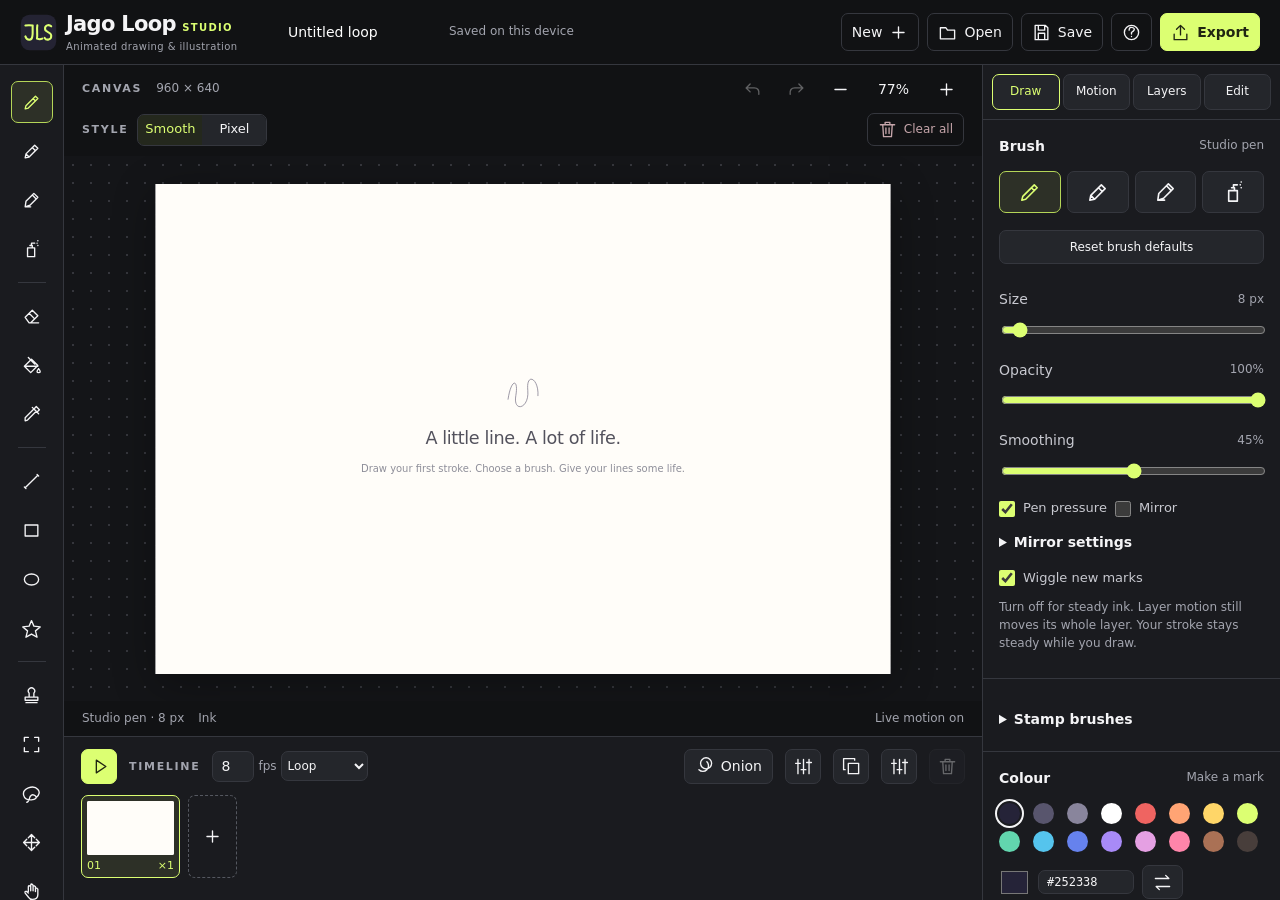
==== index.html @ e71e37ea "Jago Loop Studio v1.0.6 | First Public Release A free animated drawing and illustration tool by Came" ====
<!doctype html>
<html lang="en">
<!--
SPDX-License-Identifier: MIT
Copyright (c) 2026 Cameron Jago Lis Illustrates.
Original WigglyPaint and Decker by John Earnest (Internet Janitor).
Studio edition: Cameron Jago Lis Illustrates.
An independent edition; not an official release by the original creator.
Original project: https://internet-janitor.itch.io/wigglypaint
Original Decker license: Copyright (c) 2022 John Earnest, MIT.
See the Credits and Notices included with this suite.
-->
<head>
<meta charset="utf-8"><meta name="viewport" content="width=device-width,initial-scale=1">
<meta name="description" content="An offline drawing and animation studio with lively lines, layers, onion skins, and animated GIF export.">
<meta name="author" content="Original work: John Earnest (Internet Janitor). Studio edition: Cameron Jago Lis Illustrates.">
<link rel="icon" type="image/svg+xml" href="data:image/svg+xml,%3Csvg%20xmlns%3D%22http%3A%2F%2Fwww.w3.org%2F2000%2Fsvg%22%20viewBox%3D%220%200%2096%2096%22%20role%3D%22img%22%20aria-label%3D%22JLS%22%3E%3Crect%20x%3D%222%22%20y%3D%222%22%20width%3D%2292%22%20height%3D%2292%22%20rx%3D%2223%22%20fill%3D%22%23242333%22%2F%3E%3Cg%20fill%3D%22none%22%20stroke%3D%22%23dcff72%22%20stroke-width%3D%225.3%22%20stroke-linecap%3D%22round%22%20stroke-linejoin%3D%22round%22%3E%3Cpath%20d%3D%22M14%2030%20Q23%2028%2033%2030%20C32%2039%2034%2049%2032%2058%20C31%2069%2018%2070%2014%2058%22%2F%3E%3Cpath%20d%3D%22M45%2029%20C43%2039%2046%2051%2044%2064%20Q51%2067%2058%2064%22%2F%3E%3Cpath%20d%3D%22M81%2032%20C75%2026%2064%2029%2065%2039%20C65%2048%2081%2046%2081%2056%20C82%2068%2068%2069%2064%2062%22%2F%3E%3C%2Fg%3E%3C%2Fsvg%3E">
<title>Jago Loop Studio</title>
<style>
:root{color-scheme:dark;--bg:#111214;--panel:#1a1b1f;--raised:#24262b;--line:#35373e;--text:#f4f4f6;--muted:#a3a5af;--accent:#dcff72;--purple:#b1a0ff}*{box-sizing:border-box}body{margin:0;background:var(--bg);color:var(--text);font:14px/1.45 "Segoe UI",system-ui,sans-serif;overflow:hidden}button,input,select{font:inherit}button,select,input[type=text],input[type=number]{color:inherit;background:var(--raised);border:1px solid var(--line);border-radius:7px}button{cursor:pointer;display:inline-flex;align-items:center;justify-content:center;gap:7px;min-height:34px;padding:6px 10px;white-space:nowrap}button:hover{background:var(--hover);border-color:var(--hover-line)}button:disabled{opacity:.35;cursor:default}button:focus-visible,input:focus-visible,select:focus-visible{outline:2px solid var(--accent);outline-offset:3px}button.active,button[aria-pressed=true]{background:var(--selected);color:var(--accent);border-color:var(--selected-line)}button.primary{background:var(--accent);color:var(--button-ink);border-color:var(--accent);font-weight:700}button.primary:hover{background:var(--accent)}button.icon{width:36px;padding:7px}svg{width:19px;height:19px;fill:none;stroke:currentColor;stroke-width:1.7;stroke-linecap:round;stroke-linejoin:round;flex-shrink:0}.top{height:65px;display:flex;align-items:center;gap:20px;padding:0 20px;border-bottom:1px solid var(--line)}.brand{font-size:19px;font-weight:750;letter-spacing:-.8px;display:flex;align-items:center;gap:9px}.brand svg{width:32px;height:32px;stroke:var(--accent);stroke-width:2.5}.brand small{color:var(--accent);font-size:10px;letter-spacing:1.2px;margin-top:5px}.project-name{width:170px;background:transparent!important;border-color:transparent!important;padding:6px 7px}.project-name:hover{border-color:var(--line)!important}.save-state{color:var(--muted);font-size:12px}.spacer{flex:1}.top-actions,.row{display:flex;align-items:center;gap:8px}.top-actions button{background:transparent}.top-actions .primary{background:var(--accent)}.app{height:calc(100dvh - 65px);display:grid;grid-template-columns:64px minmax(200px,1fr) 264px;grid-template-rows:minmax(170px,1fr) 164px}.tools{grid-row:1 / 3;background:var(--panel);border-right:1px solid var(--line);display:flex;flex-direction:column;align-items:center;gap:7px;padding:16px 8px;overflow-y:auto}.tools button{width:42px;height:42px;background:transparent;border-color:transparent}.tools button.active{background:var(--selected);border-color:var(--selected-line);color:var(--accent)}.tools hr{border:0;border-top:1px solid var(--line);width:28px;margin:5px}.tool-color{border:3px solid #fff!important;border-radius:50%;width:26px!important;height:26px!important;min-height:26px;margin-top:6px}.workspace{display:flex;flex-direction:column;min-width:0;position:relative}.canvas-top{height:48px;display:flex;align-items:center;padding:0 18px;gap:8px;flex-shrink:0}.eyebrow{font-size:11px;font-weight:700;letter-spacing:1.7px;color:var(--muted)}.canvas-top .tag{font-size:12px;color:var(--muted);margin-left:6px}.canvas-top button{background:transparent;border-color:transparent;min-height:30px}.viewport{flex:1;min-height:0;overflow:hidden;position:relative;background-color:var(--workspace);background-image:radial-gradient(var(--grid-dot) 1px,transparent 1px);background-size:18px 18px;touch-action:none}.canvas-wrap{position:absolute;left:50%;top:50%;transform-origin:center;box-shadow:0 14px 55px #0005;background:conic-gradient(#dfe0e4 25%,#f6f6f6 0 50%,#dfe0e4 0 75%,#f6f6f6 0) 0 0/16px 16px;line-height:0}.canvas-wrap canvas{display:block;width:100%;height:100%;touch-action:none;cursor:crosshair}.empty-hint{position:absolute;left:50%;top:50%;transform:translate(-50%,-50%);pointer-events:none;text-align:center;color:#8e8e99;line-height:1.5;width:90%}.empty-hint svg{width:50px;height:50px;color:#787286;stroke-width:1.2;margin-bottom:12px}.empty-hint strong{display:block;font-size:23px;color:#53525d;font-weight:500;letter-spacing:-.5px}.empty-hint p{font-size:13px}.canvas-bottom{height:35px;display:flex;align-items:center;justify-content:space-between;padding:0 18px;font-size:12px;color:var(--muted)}.cursor-info{display:flex;gap:14px}.inspector{grid-column:3;grid-row:1/3;background:var(--panel);border-left:1px solid var(--line);overflow-y:auto}.section{padding:17px 18px;border-bottom:1px solid var(--line)}.section-title{display:flex;align-items:center;justify-content:space-between;margin-bottom:15px;font-weight:650}.section-title small{font-size:12px;color:var(--muted);font-weight:400}.brushes{display:grid;grid-template-columns:repeat(4,1fr);gap:6px;margin-bottom:17px}.brushes button{height:42px;padding:5px}.brushes svg{width:29px;height:23px}.control{margin-top:13px}.control label{display:flex;align-items:center;justify-content:space-between;margin-bottom:6px;color:var(--label)}.control output{font-size:12px;color:var(--muted);font-variant-numeric:tabular-nums}input[type=range]{width:100%;accent-color:var(--accent);height:17px;cursor:pointer}input[type=checkbox]{accent-color:var(--accent);width:16px;height:16px;margin:0}.check{display:flex;align-items:center;gap:8px;margin-top:11px;color:var(--label);font-size:13px;cursor:pointer}.palette{display:grid;grid-template-columns:repeat(8,1fr);gap:7px}.swatch{width:21px;height:21px;min-height:21px;padding:0;border-radius:50%;border:2px solid transparent}.swatch.selected{outline:2px solid var(--text);outline-offset:2px}.color-row{margin-top:13px;display:flex;align-items:center;gap:8px}.color-row input[type=color]{width:31px;height:31px;border:0;padding:0;background:none;cursor:pointer}.color-row input[type=text]{width:96px;padding:4px 8px;font:12px monospace}.color-row button{font-size:12px}.segmented{display:flex;gap:5px}.segmented button{flex:1;font-size:12px;padding:5px}.motion-heading{color:var(--accent);display:flex;align-items:center;gap:7px}.layer-list{display:flex;flex-direction:column;gap:5px}.layer{display:flex;align-items:center;gap:8px;border:1px solid var(--line);border-radius:7px;padding:5px;background:var(--raised)}.layer.selected{border-color:var(--purple);background:var(--selection)}.layer .layer-name{flex:1;min-width:0;text-align:left;font-size:13px;overflow:hidden;text-overflow:ellipsis;border:0;background:none;justify-content:flex-start;padding:4px}.layer button.icon{width:25px;min-height:25px;padding:3px;background:none;border:0}.layer .locked{color:var(--purple)}.layer-actions{display:flex;gap:5px;margin-top:9px}.layer-actions button{flex:1;padding:4px;font-size:12px;min-height:28px}.paper-row{display:flex;gap:8px;align-items:center;margin-top:13px;font-size:12px;color:var(--muted)}.paper-row input{width:27px;height:27px;padding:0;border:0;background:none}.timeline{grid-column:2;grid-row:2;background:var(--panel);border-top:1px solid var(--line);padding:12px 17px;overflow:hidden}.timeline-header{display:flex;align-items:center;gap:12px;margin-bottom:11px}.timeline-header .row{gap:4px}.timeline-header button{min-height:30px}.timeline-header select{font-size:12px;width:87px;height:30px;padding:2px}.timeline-header label{color:var(--muted);font-size:12px}.fps-input{width:42px;padding:4px 3px;text-align:center}.frames{display:flex;gap:8px;overflow-x:auto;padding-bottom:7px;scrollbar-width:thin}.frame-card{display:flex;flex-direction:column;align-items:stretch;flex-shrink:0;gap:4px;width:99px;padding:5px;border-radius:7px;background:var(--raised);position:relative}.frame-card.active{color:var(--accent);border-color:var(--accent)}.frame-card.playing{box-shadow:inset 0 0 0 2px var(--purple)}.frame-card canvas{width:87px;height:54px;object-fit:contain;background:#fff;border-radius:2px}.frame-label{display:flex;justify-content:space-between;align-items:center;font-size:11px;line-height:13px}.add-frame{width:49px;flex-shrink:0;border:1px dashed #555860;background:transparent}.toast{position:fixed;bottom:182px;left:calc(50% - 95px);background:var(--accent);color:#242817;padding:10px 17px;border-radius:9px;font-size:13px;box-shadow:0 7px 30px #0005;opacity:0;pointer-events:none;transition:opacity .2s;z-index:8}.toast.show{opacity:1}dialog{color:var(--text);background:var(--panel);border:1px solid #51545d;border-radius:14px;padding:25px;width:450px;max-width:calc(100% - 30px);box-shadow:0 24px 100px #0009}dialog::backdrop{background:#0009;backdrop-filter:blur(5px)}dialog h2{font-size:21px;margin:0 0 8px;letter-spacing:-.4px}dialog p{color:var(--muted);font-size:14px}dialog .dialog-actions{display:flex;justify-content:flex-end;gap:8px;margin-top:23px}dialog label.field{display:block;margin-top:16px;color:var(--label)}dialog label.field input,dialog label.field select{display:block;width:100%;margin-top:6px;padding:9px}dialog .close{position:absolute;right:15px;top:15px;background:none;border:0}.shortcut-grid{display:grid;grid-template-columns:1fr auto;gap:9px;font-size:13px}.shortcut-grid kbd{color:var(--accent);font:12px monospace;background:var(--raised);padding:2px 6px;border-radius:4px}progress{width:100%;accent-color:var(--accent);height:8px}.warning{color:#ffbd9e!important}.about{margin-top:22px;font-size:12px!important}.about a{color:var(--purple)}.hidden{display:none!important}.mobile-props{display:none}.sr-only{position:absolute;width:1px;height:1px;overflow:hidden;clip:rect(0,0,0,0)}
@media(max-width:1050px){.top{padding:0 12px;gap:12px}.app{grid-template-columns:58px minmax(200px,1fr) 235px}.section{padding:15px}.palette{gap:5px}.timeline-header{gap:7px}.top-actions button span{display:none}.save-state{display:none}.brand small{display:none}.project-name{width:140px}}
@media(max-width:760px){.app{grid-template-columns:53px minmax(200px,1fr);grid-template-rows:minmax(170px,1fr) 157px}.inspector{display:none;position:fixed;right:0;top:65px;bottom:0;width:254px;z-index:6;box-shadow:-12px 0 30px #0006}.inspector.open{display:block}.mobile-props{display:inline-flex}.brand{font-size:16px}.brand svg{width:25px}.project-name{width:85px;font-size:12px}.top{gap:7px}.top-actions{gap:5px}.top-actions button{padding:6px}.top-actions .optional{display:inline-flex}.tools{padding:10px 4px;gap:4px}.tools button{width:39px;height:36px;min-height:36px}.canvas-top{padding:0 8px}.canvas-bottom{padding:0 8px}.timeline{padding:10px}.timeline-header{gap:6px}.timeline-header .eyebrow{display:none}.timeline-header select{width:75px}.canvas-top .tag,.cursor-info span:last-child{display:none}.timeline-header .minor{display:none}.toast{left:15%;bottom:175px}.timeline-header .spacer{min-width:0}.top-actions .primary span{display:inline}.frame-card{width:90px}.frame-card canvas{width:78px;height:48px}}
@media(max-height:730px) and (min-width:761px){.section{padding-top:12px;padding-bottom:12px}.section-title{margin-bottom:10px}.control{margin-top:9px}.brushes{margin-bottom:10px}.tools{gap:4px;padding-top:10px}.tools button{height:36px;min-height:36px}.app{grid-template-rows:minmax(170px,1fr) 151px}}
.render-bar{display:flex;align-items:center;flex-wrap:wrap;gap:9px;padding:0 18px 10px;min-height:43px;flex-shrink:0}.render-bar .segmented{gap:0;border:1px solid var(--line);border-radius:7px;overflow:hidden}.render-bar .segmented button{border:0;border-radius:0;font-size:13px;min-height:30px;min-width:64px}.pixel-settings{display:flex;gap:7px;align-items:center;font-size:12px;color:var(--muted)}.pixel-settings select{padding:4px;width:57px}.pixel-grid-size{font-size:12px;color:var(--muted)}.clear-all{min-height:30px;font-size:12px;background:none;color:var(--danger)}.clear-all:hover{color:#ffb9b5;border-color:#df7373;background:#ec68681a}.shape-grid{display:grid;grid-template-columns:repeat(4,1fr);gap:9px;margin-top:20px}.shape-grid button{flex-direction:column;min-height:74px;font-size:12px}.shape-grid svg{width:27px;height:27px}.about-credits{margin-top:20px;padding-top:16px;border-top:1px solid var(--line);font-size:12px;color:var(--muted);line-height:1.6}.about-credits strong{display:block;color:var(--text);font-size:14px;margin-top:5px}.about-credits a{color:var(--purple)}.about-credits .credit-role{margin-top:12px;display:block;text-transform:uppercase;letter-spacing:1.2px;font-size:10px}.brand{cursor:default}button#moreShapes.active{color:var(--accent);border-color:var(--accent)}@media(max-width:760px){.render-bar{padding:0 8px 8px;gap:6px}.render-bar .eyebrow,.pixel-grid-size{display:none}.render-bar .segmented button{min-width:56px}.shape-grid{grid-template-columns:repeat(3,1fr)}.clear-all{padding:5px 7px}.render-bar .spacer{min-width:0}.pixel-settings{gap:4px}}

/* Copyright (c) 2026 Cameron Jago Lis Illustrates. MIT.
   Original inspiration: John Earnest (Internet Janitor), WigglyPaint and Decker. */
:root{--hover:#33363c;--hover-line:#646871;--label:#c8c9d0;--selected:#dcff7218;--selected-line:#b5d658;--selection:#b1a0ff12;--workspace:#141518;--grid-dot:#35363c;--button-ink:#202512;--danger:#c5a5aa;--preview:#121316}
:root[data-theme=paper]{color-scheme:light;--bg:#e9e4da;--panel:#f5f1e8;--raised:#e5dfd3;--line:#c6bdad;--text:#302f29;--muted:#686354;--accent:#426324;--purple:#725793;--hover:#d7cebd;--hover-line:#8e826e;--label:#4b473f;--selected:#42632418;--selected-line:#426324;--selection:#72579312;--workspace:#ddd6c9;--grid-dot:#bab09e;--button-ink:#ffffff;--danger:#914242;--preview:#292a28}
:root[data-theme=plum]{color-scheme:dark;--bg:#1c1825;--panel:#261f32;--raised:#352b44;--line:#51435f;--text:#f7effb;--muted:#bbaec6;--accent:#f2ba96;--purple:#ccb2fa;--hover:#463751;--hover-line:#806890;--label:#dfcfe9;--selected:#f2ba9618;--selected-line:#f2ba96;--selection:#ccb2fa12;--workspace:#201a29;--grid-dot:#46384f;--button-ink:#332432;--danger:#e0aeb9;--preview:#19141f}
.brand{font-size:21px;letter-spacing:-.7px;min-width:239px}.brand small{font-size:10px;letter-spacing:1.3px}.brand-tagline{display:block;font-size:10px;letter-spacing:.4px;font-weight:400;color:var(--muted);margin-top:1px}.app{grid-template-columns:64px minmax(200px,1fr) 298px}.inspector-tabs{display:grid;grid-template-columns:repeat(4,1fr);gap:3px;padding:9px;background:var(--panel);position:sticky;top:0;z-index:2;border-bottom:1px solid var(--line)}.inspector-tabs button{font-size:12px;min-height:36px;padding:5px}.inspector-tabs button[aria-selected=true]{color:var(--accent);border-color:var(--accent)}.inspector [data-panel].panel-hidden{display:none}.compact{display:block;margin:12px 0;font-size:12px;color:var(--label)}.compact select{display:block;width:100%;padding:7px;margin-top:5px;font-size:13px}.hint{font-size:12px;color:var(--muted);line-height:1.5;margin:10px 0}.button-grid{display:flex;flex-wrap:wrap;gap:6px;margin-top:12px}.button-grid button{font-size:12px;flex:1 1 42%;white-space:normal;min-height:35px}.full-width{width:100%;margin-top:10px}details{margin-top:10px}summary{cursor:pointer;font-weight:650;min-height:30px;padding:4px 0}details[open] summary{color:var(--accent)}#motionPreviewCanvas,#brushPreviewCanvas{display:block;width:100%;border-radius:8px;background:var(--preview);margin-top:10px}.number-grid{display:grid;grid-template-columns:1fr 1fr;gap:9px;margin:10px 0}.number-grid label{font-size:12px}.number-grid input{width:100%;padding:7px;margin-top:4px}.shade-palette{display:grid;grid-template-columns:repeat(3,1fr);gap:9px;margin-top:15px}.shade-palette label{font-size:12px;text-align:center;color:var(--muted)}.shade-palette input{display:block;width:100%;height:33px;border:0;background:none;margin:5px 0}.shade-palette button{width:100%;font-size:12px}.preset-list{display:flex;flex-direction:column;gap:8px;margin:17px 0;max-height:280px;overflow:auto}.preset-row{display:flex;gap:5px}.preset-row button:first-child{flex:1;justify-content:flex-start;white-space:normal}.preset-row button:last-child{flex:0 0 34px}.top-actions button{min-height:38px}.tools{scrollbar-width:thin}.tools button{flex-shrink:0}.section input[type=range]{height:24px}.layer-name .badge{font-size:10px}.brand svg{width:37px;height:37px}.project-name{width:150px}.shade-palette button,.number-grid input{min-height:34px}#helpDialog{width:570px;max-height:88vh;overflow:auto}#libraryDialog{width:520px}#classicControls{margin-top:16px}.inspector .section{padding:16px}.motion-editor .control{margin-top:11px}
@media(max-width:1050px){.app{grid-template-columns:58px minmax(200px,1fr) 270px}.brand{min-width:184px;font-size:19px}.brand small{display:inline;font-size:9px}.brand-tagline{display:none}.project-name{width:110px}.top{gap:8px}}
@media(max-width:760px){.app{grid-template-columns:53px minmax(190px,1fr)}.inspector{width:min(320px,calc(100vw - 53px))}.brand{min-width:0;font-size:15px}.brand small{font-size:8px}.brand svg{width:25px;height:25px}.project-name{width:76px}.top-actions button{padding:6px;min-width:33px}.top-actions{gap:3px}.top-actions .primary span{display:none}.tools button{min-height:40px}.inspector-tabs button{min-height:42px}.button-grid button{min-height:42px}.top{padding:0 7px}.canvas-top{height:43px}.render-bar{min-height:39px}.inspector .section input[type=range]{height:30px}}
@media(prefers-reduced-motion:reduce){.toast{transition:none}}

@media(max-width:760px){.brand{white-space:nowrap}.tools{overflow-x:hidden}.timeline-header{overflow-x:auto;scrollbar-width:thin;padding-bottom:3px;min-height:37px}.timeline-header>*{flex-shrink:0}.top .spacer{display:none}}
@media(max-width:460px){.top{height:94px;display:grid;grid-template-columns:1fr auto;grid-template-rows:54px 32px;gap:0 6px}.top-actions{grid-column:2;grid-row:1}.project-name{grid-column:1/3;grid-row:2;width:100%;font-size:12px;padding:3px 7px}.brand{min-width:0}.brand small{display:block;margin-top:0}.brand-tagline{display:none}.canvas-top{gap:2px}.canvas-top .eyebrow{display:none}.app{height:calc(100dvh - 94px)}.inspector{top:94px}}

@media(max-width:760px){.inspector-close{margin:8px;width:calc(100% - 16px);min-height:40px}.inspector-tabs{top:0}}

.brand svg{stroke:none;flex-shrink:0}.brand svg path{stroke-width:5.3}.brand svg rect{stroke:none}#brushPreviewCanvas{border:1px solid var(--line)}#resetBrush{margin:0 0 12px;font-size:12px}.toast{color:var(--button-ink)}

.about-support{border-top:1px solid var(--line);margin-top:22px;padding-top:12px}.about-support h3{font-size:15px;margin:6px 0}.about-support a{color:var(--purple);text-underline-offset:3px}

:root[data-theme=candy]{color-scheme:light;--bg:#fbe8f0;--panel:#fff2f7;--raised:#f6dce9;--line:#d9afc6;--text:#503447;--muted:#805a72;--accent:#a64578;--purple:#79569c;--hover:#edc7de;--hover-line:#b66f99;--label:#65465b;--selected:#a6457815;--selected-line:#a64578;--selection:#b190cf22;--workspace:#f3e3f3;--grid-dot:#d6b8d5;--button-ink:#ffffff;--danger:#a14061;--preview:#392a40}
:root[data-theme=candy] .top{background:linear-gradient(110deg,#fff4f8,#f5e5fb)}
.layer-thumbnail{width:40px;height:30px;flex-shrink:0;border:1px solid var(--line);border-radius:4px;background:conic-gradient(#e6e2e8 25%,#fff 0 50%,#e6e2e8 0 75%,#fff 0) 0 0/8px 8px;cursor:pointer}.layer{gap:5px}.layer .layer-name{white-space:normal;line-height:1.2}.layer-actions{flex-wrap:wrap}.layer-actions button{flex:1 1 auto}
#patternControls{border:1px solid var(--line);border-radius:8px;padding:0 10px 6px;margin:10px 0}#brushPackDialog{max-height:88vh;overflow:auto}.brush-pack-steps{padding-left:23px}.brush-pack-steps li{margin:12px 0}

input.tool-color{appearance:none;-webkit-appearance:none;flex-shrink:0;padding:0;background:none;cursor:pointer;overflow:hidden}input.tool-color::-webkit-color-swatch-wrapper{padding:0}input.tool-color::-webkit-color-swatch{border:0;border-radius:50%}input.tool-color::-moz-color-swatch{border:0;border-radius:50%}

</style>
</head>
<body>
<header class="top"><div class="brand"><svg xmlns="http://www.w3.org/2000/svg" viewBox="0 0 96 96" role="img" aria-label="JLS"><rect x="2" y="2" width="92" height="92" rx="23" fill="#242333"/><g fill="none" stroke="#dcff72" stroke-width="5.3" stroke-linecap="round" stroke-linejoin="round"><path d="M14 30 Q23 28 33 30 C32 39 34 49 32 58 C31 69 18 70 14 58"/><path d="M45 29 C43 39 46 51 44 64 Q51 67 58 64"/><path d="M81 32 C75 26 64 29 65 39 C65 48 81 46 81 56 C82 68 68 69 64 62"/></g></svg><span>Jago Loop <small>STUDIO</small><span class="brand-tagline">Animated drawing &amp; illustration</span></span></div><input id="projectName" class="project-name" aria-label="Project name" value="Untitled loop" maxlength="60"><span id="saveState" class="save-state">Saved on this device</span><div class="spacer"></div><div class="top-actions"><button id="newBtn" title="New drawing"><span>New</span><i data-icon="plus"></i></button><button id="openBtn" title="Open project"><i data-icon="folder"></i><span>Open</span></button><button id="saveBtn" title="Save editable project (Ctrl+S)"><i data-icon="save"></i><span>Save</span></button><button id="helpBtn" class="optional" title="Help and shortcuts"><i data-icon="help"></i></button><button id="exportBtn" class="primary" aria-label="Export"><i data-icon="export"></i><span>Export</span></button></div></header>
<main class="app">
<nav class="tools" aria-label="Drawing tools" id="toolBar"></nav>
<section class="workspace" aria-label="Drawing workspace"><div class="canvas-top"><span class="eyebrow">CANVAS</span><span id="dimensions" class="tag">960 × 640</span><div class="spacer"></div><button id="undoBtn" class="icon" title="Undo (Ctrl+Z)"><i data-icon="undo"></i></button><button id="redoBtn" class="icon" title="Redo (Ctrl+Shift+Z)"><i data-icon="redo"></i></button><button id="zoomOut" class="icon" title="Zoom out"><i data-icon="minus"></i></button><button id="fitBtn" title="Fit canvas (0)">Fit</button><button id="zoomIn" class="icon" title="Zoom in"><i data-icon="plus"></i></button><button id="propsBtn" class="icon mobile-props" title="Brush, motion and layers"><i data-icon="sliders"></i></button></div><div class="render-bar"><span class="eyebrow">STYLE</span><div class="segmented" role="group" aria-label="Drawing style"><button id="smoothStyle" aria-pressed="true" title="Smooth drawing">Smooth</button><button id="pixelStyle" aria-pressed="false" title="Crisp pixel drawing">Pixel</button></div><div id="pixelSettings" class="pixel-settings hidden"><label for="pixelSize">Pixel size</label><select id="pixelSize"><option value="1">1 px</option><option value="2">2 px</option><option value="3">3 px</option><option value="4" selected>4 px</option><option value="6">6 px</option><option value="8">8 px</option><option value="12">12 px</option></select><span id="pixelGridSize" class="pixel-grid-size"></span></div><div class="spacer"></div><button id="clearAll" class="clear-all" title="Clear all artwork in every frame and layer"><i data-icon="trash"></i>Clear all</button></div><div id="viewport" class="viewport"><div id="canvasWrap" class="canvas-wrap"><canvas id="canvas" width="960" height="640" aria-label="Drawing canvas. Select a tool and draw with a mouse, touch or pen."></canvas><div id="emptyHint" class="empty-hint"><svg viewBox="0 0 64 64"><path d="M7 45C12 10 25 10 20 39s23 22 20-9S59 10 57 39"/></svg><strong>A little line. A lot of life.</strong><p>Draw your first stroke. Choose a brush. Give your lines some life.</p></div></div></div><div class="canvas-bottom"><div class="cursor-info"><span id="toolStatus">Pen · 8 px</span><span id="layerStatus">Ink</span></div><span id="activityStatus">Live wiggle on</span></div></section>
<aside id="inspector" class="inspector" aria-label="Drawing settings"><button id="closeInspector" class="mobile-props inspector-close">Back to drawing</button><div class="inspector-tabs" role="tablist" aria-label="Studio settings"><button id="tab-draw" data-panel-tab="draw" role="tab" aria-selected="true">Draw</button><button id="tab-motion" data-panel-tab="motion" role="tab" aria-selected="false">Motion</button><button id="tab-layers" data-panel-tab="layers" role="tab" aria-selected="false">Layers</button><button id="tab-edit" data-panel-tab="edit" role="tab" aria-selected="false">Edit</button></div>
<section class="section" data-panel="draw"><div class="section-title"><span>Brush</span><small id="brushName">Studio pen</small></div><div id="brushes" class="brushes"></div><button id="resetBrush" class="full-width" title="Reset size, opacity, smoothing, pressure, mirror, fill and new-mark wiggle. Keeps the tool and colour.">Reset brush defaults</button><label id="shapeFillRow" class="check hidden" style="margin:0 0 12px"><input id="shapeFill" type="checkbox">Filled shape</label><div class="control"><label for="size">Size <output id="sizeValue">8 px</output></label><input id="size" type="range" min="1" max="160" value="8"></div><div class="control"><label for="opacity">Opacity <output id="opacityValue">100%</output></label><input id="opacity" type="range" min="5" max="100" value="100"></div><div class="control"><label for="smoothing">Smoothing <output id="smoothingValue">45%</output></label><input id="smoothing" type="range" min="0" max="90" value="45"></div><div class="row"><label class="check"><input id="pressure" type="checkbox" checked>Pen pressure</label><label class="check"><input id="symmetry" type="checkbox">Mirror</label></div><details id="mirrorDetails"><summary>Mirror settings</summary><label class="field compact">Symmetry<select id="mirrorMode"><option value="vertical">Left / right</option><option value="horizontal">Top / bottom</option><option value="both">Four-way</option><option value="radial">Radial</option></select></label><div id="mirrorSegmentsControl" class="control hidden"><label for="mirrorSegments">Radial copies<output id="mirrorSegmentsValue">6</output></label><input id="mirrorSegments" type="range" min="2" max="12" value="6"></div><div class="control"><label for="mirrorX">Centre across (%)<output id="mirrorXValue">50</output></label><input id="mirrorX" type="range" min="0" max="100" value="50"></div><div class="control"><label for="mirrorY">Centre down (%)<output id="mirrorYValue">50</output></label><input id="mirrorY" type="range" min="0" max="100" value="50"></div><button id="resetMirror" class="full-width">Reset mirror defaults</button><p class="hint">Enable Mirror above. Applies to new strokes and shapes, including stamps and erasing. Each mark keeps its own symmetry settings. Guides are never exported.</p></details><label class="check"><input id="drawAnimate" type="checkbox" checked>Wiggle new marks</label><p class="hint">Turn off for steady ink. Layer motion still moves its whole layer. Your stroke stays steady while you draw.</p></section>
<section class="section" data-panel="draw"><details id="stampDetails"><summary>Stamp brushes</summary><label class="field compact">Stamp shape<select id="stampTip"></select></label><canvas id="brushPreviewCanvas" width="480" height="200" aria-label="Brush stroke preview on canvas paper"></canvas><p id="brushPreviewLabel" class="hint"></p>
<div id="patternControls"><label class="field compact" id="patternModeField">Hatching layout<select id="stampPatternMode"><option value="aligned">Continuous pattern</option><option value="stamps">Individual stamps</option></select></label><div class="control"><label for="stampPatternScale">Pattern size (canvas px)<output id="stampPatternScaleValue">2</output></label><input id="stampPatternScale" type="range" min="1" max="24" value="2" step="1"></div><div id="densityControl"><div class="control"><label for="stampDensity">Dither coverage (%)<output id="stampDensityValue">50</output></label><input id="stampDensity" type="range" min="5" max="100" value="50" step="1"></div></div><p id="patternHint" class="hint"></p></div>
<div class="button-grid"><button id="useStamp" class="primary">Use stamp brush (J)</button><button id="resetStamp" title="Reset stamp options, keeping your stamp shape, colour and brush size.">Reset stamp defaults</button></div>
<label class="field compact">Placement<select id="stampMode"><option value="continuous">Along a stroke</option><option value="single">One stamp per click</option></select></label><div id="stampSpacingControl"><div class="control"><label for="stampSpacing">Spacing (%)<output id="stampSpacingValue">30</output></label><input id="stampSpacing" type="range" min="5" max="300" value="30" step="1"></div></div>
<details><summary>Variation &amp; pressure</summary><div id="stampRotationControl"><div class="control"><label for="stampRotation">Stamp rotation<output id="stampRotationValue">0</output></label><input id="stampRotation" type="range" min="-180" max="180" value="0" step="1"></div><label id="stampFollowControl" class="check"><input id="stampFollow" type="checkbox">Rotate along the stroke</label></div><div class="control"><label for="stampScatter">Scatter (%)<output id="stampScatterValue">0</output></label><input id="stampScatter" type="range" min="0" max="200" value="0" step="1"></div><div class="control"><label for="stampVariation">Size variation (%)<output id="stampVariationValue">10</output></label><input id="stampVariation" type="range" min="0" max="100" value="10" step="1"></div><label id="stampColourControl" class="check"><input id="stampColour" type="checkbox">Keep original image colours</label><label class="check"><input id="stampPressureOpacity" type="checkbox">Pressure changes opacity</label></details>
<label class="field compact">How stamps move<select id="stampMotionPlacement"><option value="stroke">Follow the moving stroke</option><option value="individual">Each stamp moves independently</option><option value="layer">Use only whole-layer motion</option></select></label>
<div class="button-grid"><button id="importTip">Import stamp image</button><button id="selectionTip">Create stamp from selection</button><button id="openBrushLibrary">Stamp presets</button><button id="brushPackHelp">Make a brush pack</button></div><p class="hint">A stamp repeats a shape or image as you draw. Save stamp preset remembers that shape and its settings. It does not save normal pen or pencil settings.</p></details></section><section class="section" data-panel="draw"><div class="section-title"><span>Colour</span><small>Make a mark</small></div><div id="palette" class="palette"></div><div class="color-row"><input id="color" type="color" value="#252338" aria-label="Custom drawing colour"><input id="hexColor" type="text" value="#252338" maxlength="7" aria-label="Hex colour"><button id="swapColor" title="Swap current and previous colour (X)"><i data-icon="swap"></i></button></div></section>
<section class="section" data-panel="motion"><div class="section-title"><span class="motion-heading"><i data-icon="wiggle"></i>Motion</span><input id="wiggleEnabled" type="checkbox" checked aria-label="Enable wiggle"></div><div class="motion-editor"><label class="field compact">Wiggle type<select id="motionType"><option value="classic">Classic line boil</option><option value="sway">Sway</option><option value="ripple">Ripple</option><option value="flutter">Flutter</option><option value="breathe">Breathe</option><option value="spring">Spring</option><option value="drift">Drift</option><option value="crawl">Texture crawl</option></select></label><canvas id="motionPreviewCanvas" width="240" height="80" aria-label="Preview of the selected motion"></canvas><p id="motionDescription" class="hint"></p><label class="field compact">Edit settings for<select id="motionScope"><option value="new">New strokes</option><option value="layer">Whole active layer</option></select></label><div id="modernMotionControls"><div class="control" data-motion-types="ripple flutter breathe spring drift crawl"><label for="mAmount">Amount<output id="mAmountValue">16</output></label><input id="mAmount" type="range" min="0" max="80" value="16" step="0.5"></div><div class="control" ><label for="mSpeed">Cycles per loop<output id="mSpeedValue">1</output></label><input id="mSpeed" type="range" min="1" max="8" value="1" step="0.25"></div><div class="control" data-motion-types="sway"><label for="mAngle">Rocking angle<output id="mAngleValue">10</output></label><input id="mAngle" type="range" min="0" max="60" value="10" step="1"></div><div class="control" data-motion-types="ripple"><label for="mWavelength">Wavelength<output id="mWavelengthValue">120</output></label><input id="mWavelength" type="range" min="10" max="1000" value="120" step="5"></div><div class="control" data-motion-types="flutter"><label for="mReach">Flutter reach<output id="mReachValue">100</output></label><input id="mReach" type="range" min="10" max="100" value="100" step="1"></div><div class="control" data-motion-types="flutter"><label for="mGust">Gust variation<output id="mGustValue">25</output></label><input id="mGust" type="range" min="0" max="100" value="25" step="1"></div><div class="control" data-motion-types="spring"><label for="mStiffness">Spring oscillations<output id="mStiffnessValue">3</output></label><input id="mStiffness" type="range" min="1" max="8" value="3" step="1"></div><div class="control" data-motion-types="spring"><label for="mDamping">Settling<output id="mDampingValue">3</output></label><input id="mDamping" type="range" min="0" max="10" value="3" step="0.25"></div><div data-motion-types="sway breathe spring drift"><div class="control" ><label for="mAnchorX">Anchor across<output id="mAnchorXValue">50</output></label><input id="mAnchorX" type="range" min="0" max="100" value="50" step="1"></div><div class="control" ><label for="mAnchorY">Anchor down<output id="mAnchorYValue">50</output></label><input id="mAnchorY" type="range" min="0" max="100" value="50" step="1"></div></div><div data-motion-types="breathe spring drift"><div class="control" ><label for="mBalanceX">Horizontal influence<output id="mBalanceXValue">100</output></label><input id="mBalanceX" type="range" min="0" max="200" value="100" step="1"></div><div class="control" ><label for="mBalanceY">Vertical influence<output id="mBalanceYValue">100</output></label><input id="mBalanceY" type="range" min="0" max="200" value="100" step="1"></div></div><div data-motion-types="flutter"><label class="field compact">Pinned end<select id="mPin"><option value="start">Start of stroke / left of layer</option><option value="end">End of stroke / right of layer</option></select></label></div><div data-motion-types="ripple flutter"><label class="field compact">Travel direction<select id="mDirection"><option value="1">Forward</option><option value="-1">Reverse</option></select></label></div><div data-motion-types="drift"><label class="field compact">Path<select id="mPath"><option value="ellipse">Ellipse</option><option value="line">Side to side</option><option value="figure8">Figure eight</option></select></label></div><div class="control" ><label for="mPhase">Timing offset<output id="mPhaseValue">0</output></label><input id="mPhase" type="range" min="0" max="100" value="0" step="1"></div><label class="check"><input id="mLoop" type="checkbox" checked>Fit whole cycles to the loop</label><label class="check"><input id="mShared" type="checkbox" checked>Keep strokes in time together</label><label class="check"><input id="mStepped" type="checkbox" >Stepped motion</label><div class="control" ><label for="motionLoopSeconds">Single-frame loop seconds<output id="motionLoopSecondsValue">3</output></label><input id="motionLoopSeconds" type="range" min="1" max="12" value="3" step="1"></div></div><label class="check"><input id="motionPreviewToggle" type="checkbox" >Preview these settings on the layer</label><div class="button-grid"><button id="applyLayerMotion">Apply to layer</button><button id="applyStrokeMotion">Apply to strokes</button><button id="clearLayerMotion">Clear layer motion</button><button id="resetMotion">Reset settings</button></div><p class="hint">Apply to strokes updates this layer in every frame. Layer motion moves its marks together.</p><div class="button-grid"><button id="pauseMotion">Pause live motion</button><button id="openMotionLibrary">Motion presets</button></div></div><div id="classicControls"><div class="segmented" id="motionPresets"><button data-motion="gentle">Gentle</button><button data-motion="lively" class="active">Lively</button><button data-motion="wild">Wild</button></div><div class="control"><label for="wiggle">Amount <output id="wiggleValue">3 px</output></label><input id="wiggle" type="range" min="0" max="12" step="0.5" value="3"></div><div class="control"><label for="boil">Redraws per second <output id="boilValue">8</output></label><input id="boil" type="range" min="1" max="24" value="8"></div></div><label class="check"><input id="animateStroke" type="checkbox" checked>Give new strokes a wiggle</label></section>
<section class="section" data-panel="layers"><div class="section-title"><span>Layers</span><button id="addLayer" class="icon" title="Add layer"><i data-icon="plus"></i></button></div><button id="importImage"><i data-icon="image"></i>Import image</button><p class="hint">Import on a separate layer, or add to the active layer.</p><div id="layers" class="layer-list"></div><div class="layer-actions"><button id="layerUp" title="Move layer up">↑</button><button id="layerDown" title="Move layer down">↓</button><button id="duplicateLayer" title="Duplicate this layer and its artwork in every frame">Duplicate</button><button id="renameLayer" title="Rename layer">Rename</button><button id="deleteLayer" title="Delete layer"><i data-icon="trash"></i></button></div><div class="layer-actions"><button id="flipH" title="Flip current layer artwork horizontally">Flip ↔</button><button id="flipV" title="Flip current layer artwork vertically">Flip ↕</button><button id="clearLayer" title="Clear current layer in this frame">Clear</button></div><div class="control"><label for="layerOpacity">Layer opacity <output id="layerOpacityValue">100%</output></label><input id="layerOpacity" type="range" min="0" max="100" value="100"></div><div class="paper-row"><input type="color" id="paperColor" value="#fffdf9" aria-label="Paper colour"><span>Paper</span><label class="check" style="margin:0 0 0 auto"><input type="checkbox" id="transparent">Transparent</label></div></section>
<section class="section" data-panel="layers"><div class="section-title">Shading</div><label class="check"><input id="alphaLock" type="checkbox" >Lock this layer’s transparency</label><label class="field compact">Blend mode<select id="layerBlend"><option value="source-over">Normal</option><option value="multiply">Multiply</option><option value="screen">Screen</option><option value="overlay">Overlay</option><option value="darken">Darken</option><option value="lighten">Lighten</option></select></label><label class="field compact">Clip inside<select id="clipBase"><option value="">No clipping</option></select></label><label class="check"><input id="followMotion" type="checkbox" checked>Follow base layer motion</label><button id="newClipLayer" class="full-width">Add shading layer</button><label class="field compact">Fill boundaries<select id="fillReference"><option value="layer">Active layer</option><option value="visible">All visible artwork</option></select></label><p class="hint">Alpha lock affects new marks. A clipping layer keeps shading inside its base layer.</p><p class="hint">Base is the main colour, Shadow is the darker shade, and Light is the highlight. Choose a colour, then Use to draw with it. These swatches do not recolour existing artwork. Add a shading layer to keep new shadows inside your base shape.</p><div class="shade-palette"><label>Base<input id="shadeBase" type="color" value="#e6a372"><button id="pickBase">Use</button></label><label>Shadow<input id="shadeShadow" type="color" value="#805c73"><button id="pickShadow">Use</button></label><label>Light<input id="shadeLight" type="color" value="#ffebae"><button id="pickLight">Use</button></label></div><div class="button-grid"><button id="celBrush">Hard shading</button><button id="hatchBrush">Hatching</button><button id="ditherBrush">Pixel dither</button></div></section><section class="section" data-panel="edit"><div class="section-title">Selection &amp; transform</div><div class="button-grid"><button id="selectRectangle">Rectangle (U)</button><button id="selectLasso">Lasso (K)</button></div><p id="selectionStatus" class="hint">Draw around part of the active layer.</p><div class="button-grid"><button id="selectionCopy">Copy</button><button id="selectionCut">Cut</button><button id="selectionPaste">Paste</button><button id="selectionDelete">Delete</button><button id="selectionClear">Deselect</button></div><details><summary>Transform selected artwork</summary><p class="hint">Moving, copying and transforming keep the original marks and their animation. Motion resumes after you drop the selection. The selection edge clips its contents.</p><div class="number-grid"><label>Scale %<input id="selectionScale" type="number" min="10" max="400" value="100"></label><label>Angle °<input id="selectionAngle" type="number" min="-180" max="180" value="0"></label><label>Move across<input id="selectionX" type="number" min="-2048" max="2048" value="0"></label><label>Move down<input id="selectionY" type="number" min="-2048" max="2048" value="0"></label></div><button id="selectionTransform" class="full-width">Apply transform</button></details></section><section class="section" data-panel="edit"><div class="section-title">Drawing aids</div><label class="field compact">Canvas guides<select id="guideMode"><option value="none">Off</option><option value="grid">Grid</option><option value="arc">Arc with equal time steps</option></select></label><div id="gridControls" class="hidden"><div class="control"><label for="gridWidth">Cell width (px)<output id="gridWidthValue">40</output></label><input id="gridWidth" type="range" min="8" max="256" value="40" step="1"></div><div class="control"><label for="gridHeight">Cell height (px)<output id="gridHeightValue">40</output></label><input id="gridHeight" type="range" min="8" max="256" value="40" step="1"></div><div class="control"><label for="gridX">Offset across (px)<output id="gridXValue">0</output></label><input id="gridX" type="range" min="0" max="256" value="0" step="1"></div><div class="control"><label for="gridY">Offset down (px)<output id="gridYValue">0</output></label><input id="gridY" type="range" min="0" max="256" value="0" step="1"></div><div class="control"><label for="gridMajor">Strong line every (cells)<output id="gridMajorValue">4</output></label><input id="gridMajor" type="range" min="1" max="10" value="4" step="1"></div><button id="resetGrid" class="full-width">Reset grid</button><p class="hint">A visual guide only. It does not snap or move your drawing.</p></div><div id="arcControls" class="hidden"><div class="control"><label for="arcX">Centre across (%)<output id="arcXValue">50</output></label><input id="arcX" type="range" min="0" max="100" value="50" step="1"></div><div class="control"><label for="arcY">Baseline down (%)<output id="arcYValue">80</output></label><input id="arcY" type="range" min="0" max="100" value="80" step="1"></div><div class="control"><label for="arcWidth">Arc width (%)<output id="arcWidthValue">76</output></label><input id="arcWidth" type="range" min="10" max="180" value="76" step="1"></div><div class="control"><label for="arcHeight">Arc rise (%)<output id="arcHeightValue">50</output></label><input id="arcHeight" type="range" min="-80" max="80" value="50" step="1"></div><div class="control"><label for="arcSteps">Timing intervals<output id="arcStepsValue">12</output></label><input id="arcSteps" type="range" min="2" max="24" value="12" step="1"></div><button id="resetArc" class="full-width">Reset arc</button><p class="hint">These controls position a guide only. They do not move or animate your drawing.</p></div><p class="hint">Mouse: choose Pan (H) and drag, or drag with the middle button. Use the mouse wheel to zoom and 0 to fit the canvas.</p><details><summary>Touchscreen and pen</summary><label class="check"><input id="touchDraw" type="checkbox" checked>Draw with one finger</label><p class="hint">On a touchscreen, two fingers pan and zoom. Turn off finger drawing to pan with one finger while using a pen. These settings do not affect mouse input.</p></details><p class="hint">Guides are never exported.</p><div class="button-grid"><button id="copyFrameArt">Copy frame artwork</button><button id="pasteFrameArt">Paste frame artwork</button><button id="saveCheckpoint">Save snapshot</button><button id="openRecovery">Recovery snapshots</button></div></section></aside>
<section class="timeline" aria-label="Animation timeline"><div class="timeline-header"><button id="playBtn" class="primary icon" title="Play / pause (Space)"><i data-icon="play"></i></button><span class="eyebrow">TIMELINE</span><div class="row"><input id="fps" class="fps-input" type="number" min="1" max="24" value="8" aria-label="Frames per second"><label for="fps">fps</label><select id="loopMode" aria-label="Playback mode"><option value="loop">Loop</option><option value="pingpong">Ping-pong</option></select></div><div class="spacer"></div><button id="onionBtn" title="Onion skin (O)" aria-pressed="false"><i data-icon="onion"></i><span class="minor">Onion</span></button><button id="onionSettingsBtn" class="icon" title="Onion skin settings"><i data-icon="sliders"></i></button><button id="duplicateFrame" class="icon" title="Duplicate frame (D)"><i data-icon="copy"></i></button><button id="frameOptions" class="icon" title="Frame timing and order"><i data-icon="sliders"></i></button><button id="deleteFrame" class="icon" title="Delete current frame"><i data-icon="trash"></i></button></div><div id="frames" class="frames"></div></section>
</main>
<dialog id="importImageDialog"><h2>Add an image</h2><p>Import PNG, JPEG, WebP or GIF. Images fit inside the canvas. Animated GIFs import as a still image.</p><label class="field">Place image on<select id="imageDestination"><option value="new">A new layer</option><option value="active">The active layer</option></select></label><p class="hint">A new layer lets you move, hide or animate the image separately. It appears in the current frame.</p><div class="dialog-actions"><button data-close>Cancel</button><button id="chooseImage" class="primary">Choose image</button></div></dialog><input id="tipInput" type="file" accept="image/png" hidden><input id="presetInput" type="file" accept=".jagopresets,.json" hidden><dialog id="brushPackDialog"><h2>Make your own brush pack</h2><p>A stamp is a small shape or image you can paint with. For example, turn a drawn star into a stamp, then click to place one star or drag to paint a trail of stars.</p><ol class="brush-pack-steps"><li><strong>Create a stamp.</strong> Draw a small mark, then use Rectangle selection or Lasso to select it on its layer. Open <strong>Draw &gt; Stamp brushes</strong> and choose <strong>Create stamp from selection</strong>. Or choose <strong>Import stamp image</strong> to use a PNG. A transparent background avoids a box around the stamp.</li><li><strong>Try it out.</strong> Choose your stamp under <strong>Stamp shape</strong>. Adjust size, spacing and colour, then click <strong>Use stamp brush (J)</strong> and draw. Spacing controls the gaps between repeated marks.</li><li><strong>Save the setup.</strong> Open <strong>Stamp presets</strong>, enter a name and choose <strong>Save stamp preset</strong>. A preset remembers the stamp image and settings shown in the dialog. It saves that stamp setup even if you last used a normal pen.</li><li><strong>Make a pack.</strong> Repeat for any other stamps, then choose <strong>Export library</strong> in Stamp presets. This downloads all your saved stamp and motion presets as one .jagopresets file, including the custom stamp images they use.</li><li><strong>Share or reload it.</strong> Use <strong>Import library</strong> in Stamp presets to add a pack, then click a saved stamp's name to use it.</li></ol><p class="hint">Creating a stamp captures a still image, without its animation. Save movement separately with Save motion preset. Custom stamp images fit inside 128 × 128 pixels. A project holds 24 custom images; a library holds 30 stamp and 30 motion presets. Export a backup to keep or share. Use marks you own or have permission to share.</p><div class="dialog-actions"><button data-close>Done</button></div></dialog><dialog id="libraryDialog"><h2>Stamp &amp; motion presets</h2><p>A preset is a saved setup you can use again. Save stamp preset remembers the stamp image, size, colour, opacity and stamp options shown below, even if a normal pen is selected. It does not save normal pen or pencil settings. Export library downloads all saved stamp and motion presets as one shareable pack. Import library adds a pack you already have.</p><p id="stampPresetSummary" class="hint"></p><label class="field">Preset name<input id="presetName" type="text" maxlength="50" placeholder="My stipple stamp"></label><div class="button-grid"><button id="saveBrushPreset">Save stamp preset</button><button id="saveMotionPreset">Save motion preset</button></div><div id="presetList" class="preset-list"></div><div class="button-grid"><button id="exportPresets">Export library</button><button id="importPresets">Import library</button></div><div class="dialog-actions"><button data-close>Done</button></div></dialog><dialog id="recoveryDialog"><h2>Recovery snapshots</h2><p>Up to three recent local snapshots. Save a project file for a lasting backup.</p><div id="recoveryList" class="preset-list"></div><div class="dialog-actions"><button data-close>Done</button></div></dialog><div id="toast" class="toast" role="status"></div><input id="fileInput" type="file" accept=".jago,.wiggly,.json" hidden><input id="imageInput" type="file" accept="image/png,image/jpeg,image/webp,image/gif" hidden>
<dialog id="onionDialog"><h2>Onion skin</h2><p>See neighbouring drawing frames while you work. Earlier frames are pink; later frames are blue.</p><label class="check"><input id="onionEnabled" type="checkbox">Show onion skin</label><div class="control"><label for="onionBefore">Frames before<output id="onionBeforeValue">1</output></label><input id="onionBefore" type="range" min="0" max="8" value="1"></div><div class="control"><label for="onionAfter">Frames after<output id="onionAfterValue">1</output></label><input id="onionAfter" type="range" min="0" max="8" value="1"></div><div class="control"><label for="onionOpacity">Onion opacity (%)<output id="onionOpacityValue">20</output></label><input id="onionOpacity" type="range" min="5" max="80" value="20"></div><label class="check"><input id="onionFade" type="checkbox" checked>Fade frames further away</label><label class="check"><input id="onionOriginal" type="checkbox">Use original artwork colours</label><p class="hint">Closer frames are stronger when fading is on. Frames stop at the timeline ends. These guides are hidden during playback and never exported.</p><div class="dialog-actions"><button id="resetOnion">Reset defaults</button><button data-close>Done</button></div></dialog><dialog id="newDialog"><h2>Fresh paper.</h2><p>Save your current project first if you want to keep it.</p><label class="field">Canvas size<select id="canvasSize"><option value="960,640">Landscape · 960 × 640</option><option value="800,800">Square · 800 × 800</option><option value="640,960">Portrait · 640 × 960</option><option value="1280,720">Wide · 1280 × 720</option><option value="1920,1080">Full HD · 1920 × 1080</option><option value="1440,1440">Large square · 1440 × 1440</option><option value="1080,1920">Tall HD · 1080 × 1920</option><option value="512,342">Original · 512 × 342</option></select></label><label class="field">Drawing style<select id="newStyle"><option value="smooth">Smooth</option><option value="pixel">Pixel · classic 4 px grid</option></select></label><label class="field">Start with<select id="starter"><option value="blank">A blank canvas</option><option value="demo">Bouncing ball · pencil animation study</option></select></label><div class="dialog-actions"><button data-close>Cancel</button><button id="createProject" class="primary">Create drawing</button></div></dialog>
<dialog id="exportDialog"><h2>Let it out into the world.</h2><p id="exportSummary">Export your drawing.</p><label class="field">Format<select id="exportFormat"><option value="gif">Animated GIF · seamless loop</option><option value="png">PNG · current frame</option><option value="sequence">PNG sequence · full motion (ZIP)</option><option value="sheet">PNG sprite sheet · all frames</option></select></label><label class="field">Drawing style<select id="exportStyle"><option value="current">Current canvas style</option><option value="smooth">Smooth</option><option value="pixel">Pixel</option></select></label><label class="field">Size<select id="exportScale"><option value="0.5">50% · smaller file</option><option value="1" selected>100% · original size</option><option value="2">200% · double dimensions</option></select></label><label class="field hidden" id="sequenceRateField">PNG sequence frame rate<select id="sequenceRate"><option value="12">12 fps</option><option value="24" selected>24 fps</option><option value="30">30 fps</option><option value="60">60 fps</option></select></label><label class="field" id="secondsField">Loop length (seconds)<input id="exportSeconds" type="number" min="1" max="12" value="3"></label><label class="check"><input id="exportTransparent" type="checkbox">Transparent background</label><p id="exportNote" style="font-size:12px">GIF uses 256 colours. PNG keeps full colour and soft transparency.</p><progress id="exportProgress" value="0" max="1" class="hidden"></progress><div class="dialog-actions"><button data-close>Cancel</button><button id="downloadExport" class="primary"><i data-icon="export"></i>Export GIF</button></div></dialog>
<dialog id="frameDialog"><h2>Frame settings</h2><label class="field">Hold for (timeline beats)<input id="frameHold" type="number" min="1" max="24" value="1"></label><p>A longer hold keeps this drawing on screen while its lines keep wiggling.</p><button id="allFrameTiming" class="full-width">Apply timing to all frames</button><p class="hint">Changing the number edits the current frame. The button copies this hold to every existing frame. Undo restores the previous timings. Timeline fps already applies to every frame.</p><p id="frameTimingResult" class="hint" role="status" aria-live="polite"></p><div class="row"><button id="frameLeft">← Move earlier</button><button id="frameRight">Move later →</button></div><div class="dialog-actions"><button data-close>Done</button></div></dialog>
<dialog id="helpDialog"><button class="icon close" data-close aria-label="Close help"><i data-icon="close"></i></button><h2>Small strokes. Big personality.</h2><label class="field compact">Application theme<select id="appTheme"><option value="charcoal">Charcoal</option><option value="paper">Warm paper</option><option value="plum">Midnight plum</option><option value="candy">Candy cloud</option></select></label><p class="hint">Changes the workspace colours only. Your drawing and exported colours stay the same.</p><p>Draw freely. Wiggle new marks adds movement after you finish a stroke; turn it off in Draw for steady ink. Add frames for movement; duplicate a frame to build on it. Layers exist across all frames, with separate drawings in each.</p><div class="shortcut-grid"><span>Pen / pencil / marker / spray</span><kbd>B / P / M / A</kbd><span>Eraser / fill / colour picker</span><kbd>E / F / I</kbd><span>Line / rectangle / ellipse</span><kbd>L / R / C</kbd><span>Triangle / star / heart</span><kbd>T / S / G</kbd><span>Diamond / arrow / hexagon</span><kbd>Q / Y / N</kbd><span>Play / pause</span><kbd>Space</kbd><span>Undo / redo</span><kbd>Ctrl Z / Ctrl Shift Z</kbd><span>Previous / next frame</span><kbd>← / →</kbd><span>Duplicate frame / onion skin</span><kbd>D / O</kbd><span>Brush size / swap colour</span><kbd>[ ] / X</kbd><span>Move layer artwork</span><kbd>V + drag</kbd><span>Pan / zoom / fit</span><kbd>H + drag / wheel / 0</kbd><span>Straight angles / square / circle</span><kbd>Shift + draw</kbd><span>Save project / export</span><kbd>Ctrl S / Ctrl E</kbd></div><p>Switch between Smooth and Pixel above the canvas at any time. Pixel size changes the block size without changing your strokes. Exports can use either style. The shapes button opens the extra shapes; Filled shape applies to new shapes.</p><p>The Move tool moves selected pixels when there is a selection, or the whole active layer when there is none. Paste returns artwork to its original position. Hold Shift to move in one direction. Fill can use the active layer or all visible artwork as a boundary. Erasing affects only the active layer. Use the layer lock to protect your work. Layer motion also moves imported images.</p><div class="row"><button id="demoBtn">Try Bouncing ball</button></div><p class="hint">Stamp brush: J. Rectangle selection: U. Lasso: K. Copy/cut/paste selection: Ctrl C / X / V. Motion, shading and recovery live in the inspector tabs.</p><div class="button-grid"><button id="motionStudy">Motion study</button><button id="shadingStudy">Shading study</button></div><p class="hint">Motion study: the pendulum sways from its top pivot, the hatched ribbon ripples and a loose pencil line flutters. A soft shadow breathes twice per swing. Select their named layers to explore each motion.</p><p class="hint">Shading study: toggle the five named layers to explore the cast shadow, pencil base, stipple, hatching and highlight. Clipped shading follows the gently moving ball. Try Smooth and Pixel.</p><section class="about-support"><h3>About &amp; support</h3><p>Created by Cameron Jago Lis Illustrates.</p><p><a href="https://cameronjagolis.co.uk/" target="_blank" rel="noopener noreferrer">Illustration website</a> · <a href="https://ko-fi.com/cameronillustrates" target="_blank" rel="noopener noreferrer">Support on Ko-fi</a> · <a href="https://github.com/snowwy123/Jago-Loop-Studio" target="_blank" rel="noopener noreferrer">GitHub</a></p><p class="hint">Support is optional and helps Cameron develop Jago Loop Studio. All drawing tools stay free.</p></section><div class="about-credits"><span class="credit-role">Original work</span><strong>John Earnest · Internet Janitor</strong>Creator of <a href="https://internet-janitor.itch.io/wigglypaint" target="_blank" rel="noopener noreferrer">WigglyPaint</a> and <a href="https://github.com/JohnEarnest/Decker" target="_blank" rel="noopener noreferrer">Decker</a>. Original code: MIT license; original assets: CC0.<span class="credit-role">Studio edition</span><strong>Cameron Jago Lis Illustrates</strong>Independent studio edition, creative direction and customisation. Studio code is released under the MIT License; original and component notices remain in effect.<p>An independent edition inspired by the original work, not an official release or endorsement by its creator. Jago Loop Studio saves .jago projects and opens earlier .wiggly projects and does not import original Decker HTML or .deck files. Version 1.0.6 · Windows + browser suite.</p></div></dialog>
<dialog id="confirmDialog"><h2 id="confirmTitle">Remove this?</h2><p id="confirmBody"></p><div class="dialog-actions"><button data-close>Cancel</button><button id="confirmAction" class="primary">Remove</button></div></dialog>
<dialog id="shapesDialog"><button class="icon close" data-close aria-label="Close shapes"><i data-icon="close"></i></button><h2>Choose a shape</h2><p>Drag across the canvas to place it. Hold Shift for equal proportions, or to snap an arrow to 45° angles.</p><div id="shapeGrid" class="shape-grid"></div><div class="dialog-actions"><button data-close>Done</button></div></dialog>
<dialog id="renameDialog"><h2>Layer name</h2><label class="field">Name<input type="text" id="layerNameInput" maxlength="40"></label><div class="dialog-actions"><button data-close>Cancel</button><button id="applyLayerName" class="primary">Rename</button></div></dialog>
<script>
'use strict';
const $=id=>document.getElementById(id);
const icons={pen:'M4 20l4-1 12-12-3-3L5 16z M14 7l3 3',pencil:'M4 20l5-1L20 8l-4-4L5 15z M5 15l4 4 M13 7l4 4',marker:'M4 20l6-2 8-8-5-5-8 8z M13 5l2-2 5 5-2 2 M4 20h7',spray:'M7 10h9v11H7z M10 7h3v3 M12 7V4h4 M19 4h.1 M20 7h.1 M20 1h.1',eraser:'M4 13l9-9 7 7-9 9H9z M9 8l7 7 M11 20h10',fill:'M3 13l9-9 8 8-9 9z M8 2l8 8 M3 13h17 M21 16q4 5 0 5t0-5',picker:'M4 20l3-1L18 8l-3-3L4 16z M13 3l8 8 M16 4l2-2 4 4-2 2',line:'M4 20L20 4 M3 19l2 2 M19 3l2 2',rect:'M4 5h16v14H4z',ellipse:'M21 12a9 7 0 1 1-18 0 9 7 0 1 1 18 0',hand:'M8 12V6q0-3 3 0v5-7q0-3 3 0v7-5q0-3 3 0v6-3q0-3 3 0v7q0 6-7 6-3 0-5-3l-4-5q-1-3 2-2l2 2',plus:'M12 5v14 M5 12h14',minus:'M5 12h14',undo:'M4 10h10q7 0 6 8 M4 10l5-5 M4 10l5 5',redo:'M20 10H10q-7 0-6 8 M20 10l-5-5 M20 10l-5 5',folder:'M3 6h7l2 3h9v11H3z',save:'M4 3h13l3 3v15H4z M8 3v6h8V3 M8 21v-8h8v8',help:'M21 12a9 9 0 1 1-18 0 9 9 0 1 1 18 0 M9 9q0-5 5-3 4 2-2 6v2 M12 17h.01',export:'M12 15V3 M7 8l5-5 5 5 M4 14v7h16v-7',sliders:'M5 3v18 M12 3v18 M19 3v18 M2 8h6 M9 16h6 M16 7h6',swap:'M3 7h17l-4-4 M21 17H4l4 4',wiggle:'M2 16C5 1 10 2 8 14s8 13 7-1 8-9 7 1',play:'M8 4l12 8-12 8z',pause:'M8 5v14 M16 5v14',onion:'M15 6a7 7 0 1 1-10 10 M21 8a7 7 0 1 1-14 0 7 7 0 1 1 14 0',copy:'M8 8h13v13H8z M4 16H2V2h14v2',trash:'M3 6h18 M9 6V3h6v3 M6 6l1 15h10l1-15 M10 10v7 M14 10v7',eye:'M2 12q10-14 20 0-10 14-20 0 M15 12a3 3 0 1 1-6 0 3 3 0 1 1 6 0',hidden:'M3 3l18 18 M8 5q8-3 14 7l-3 3 M15 19Q7 21 2 12l3-3',lock:'M6 10h12v11H6z M8 10V6q0-7 8 0v4',unlock:'M6 10h12v11H6z M8 10V6q0-7 8 0',close:'M5 5l14 14 M19 5L5 19',image:'M3 3h18v18H3z M3 17l6-7 5 5 3-3 4 5 M17 7h.01'};
const icon=n=>`<svg viewBox="0 0 24 24" aria-hidden="true"><path d="${icons[n]||icons.pen}"/></svg>`;
document.querySelectorAll('[data-icon]').forEach(e=>e.outerHTML=icon(e.dataset.icon));
icons.hexagon='M7 3h10l5 9-5 9H7l-5-9z';
icons.move='M12 2v20 M2 12h20 M8 6l4-4 4 4 M8 18l4 4 4-4 M6 8l-4 4 4 4 M18 8l4 4-4 4';
icons.triangle='M12 3l10 18H2z';icons.star='M12 2l3 7 8 1-6 5 2 8-7-4-7 4 2-8-6-5 8-1z';icons.heart='M12 21S1 14 2 7c1-6 8-6 10-1 2-5 9-5 10 1 1 7-10 14-10 14';icons.diamond='M12 2l10 10-10 10L2 12z';icons.arrow='M2 9h11V3l9 9-9 9v-6H2z';
const extraShapes=['triangle','star','heart','diamond','arrow','hexagon'];
const closedShapes=['rect','ellipse',...extraShapes];
const isShapeTool=t=>t==='line'||closedShapes.includes(t);
icons.stamp='M5 21h14 M4 14h16v4H4z M9 14V9a4 4 0 1 1 6 0v5';icons.select='M3 8V3h5 M16 3h5v5 M21 16v5h-5 M8 21H3v-5';icons.lasso='M18 17c9-7 0-16-10-12S1 21 12 20s4-8 0-6-2 9-6 9';
const toolDefs=[['pen','Studio pen','B'],['pencil','Pencil','P'],['marker','Marker','M'],['spray','Spray','A'],['eraser','Eraser','E'],['fill','Fill','F'],['picker','Colour picker','I'],['line','Line','L'],['rect','Rectangle','R'],['ellipse','Ellipse','C'],['stamp','Stamp brush','J'],['select','Rectangle selection','U'],['lasso','Lasso selection','K'],['move','Move selection or layer','V'],['hand','Pan','H'],['triangle','Triangle','T'],['star','Star','S'],['heart','Heart','G'],['diamond','Diamond','Q'],['arrow','Arrow','Y'],['hexagon','Hexagon','N']];
$('toolBar').innerHTML=toolDefs.filter(t=>!extraShapes.includes(t[0])).map(([id,name,key],i)=>`${i===4||i===7||i===10?'<hr>':''}<button data-tool="${id}" title="${name} (${key})" aria-label="${name} (${key})" aria-pressed="${id==='pen'}">${icon(id)}</button>${id==='ellipse'?'<button id="moreShapes" title="More shapes" aria-label="More shapes">'+icon('star')+'</button>':''}`).join('')+'<hr><input id="toolColor" class="tool-color" type="color" value="#252338" title="Choose colour" aria-label="Choose colour">';
$('brushes').innerHTML=toolDefs.slice(0,4).map(([id,name])=>`<button data-tool="${id}" title="${name}" aria-label="${name}" aria-pressed="${id==='pen'}">${icon(id)}</button>`).join('');
$('shapeGrid').innerHTML=toolDefs.filter(t=>closedShapes.includes(t[0])).map(([id,name,key])=>`<button data-tool="${id}" aria-label="${name} (${key})" title="${name} (${key})">${icon(id)}<span>${name}</span></button>`).join('');
const colours=['#252338','#58556d','#89859c','#ffffff','#ef6461','#ffa474','#ffd668','#dcff72','#62d6ae','#55c4ed','#6682ed','#a88af7','#e5a0e3','#ff85aa','#aa7155','#483e3b'];
$('palette').innerHTML=colours.map(c=>`<button class="swatch" data-color="${c}" style="background:${c}" title="${c}" aria-label="Colour ${c}"></button>`).join('');
</script>
<script type="text/plain" id="originalWorkLicense">
Copyright (c) 2022 John Earnest

Permission is hereby granted, free of charge, to any person obtaining a copy
of this software and associated documentation files (the "Software"), to deal
in the Software without restriction, including without limitation the rights
to use, copy, modify, merge, publish, distribute, sublicense, and/or sell
copies of the Software, and to permit persons to whom the Software is
furnished to do so, subject to the following conditions:
The above copyright notice and this permission notice shall be included in all
copies or substantial portions of the Software.
THE SOFTWARE IS PROVIDED "AS IS", WITHOUT WARRANTY OF ANY KIND, EXPRESS OR
IMPLIED, INCLUDING BUT NOT LIMITED TO THE WARRANTIES OF MERCHANTABILITY,
FITNESS FOR A PARTICULAR PURPOSE AND NONINFRINGEMENT. IN NO EVENT SHALL THE
AUTHORS OR COPYRIGHT HOLDERS BE LIABLE FOR ANY CLAIM, DAMAGES OR OTHER
LIABILITY, WHETHER IN AN ACTION OF CONTRACT, TORT OR OTHERWISE, ARISING FROM,
OUT OF OR IN CONNECTION WITH THE SOFTWARE OR THE USE OR OTHER DEALINGS IN THE
SOFTWARE.
</script>
<script type="text/plain" id="studioEditionLicense">
MIT License

Copyright (c) 2026 Cameron Jago Lis Illustrates

Permission is hereby granted, free of charge, to any person obtaining a copy
of this software and associated documentation files (the "Software"), to deal
in the Software without restriction, including without limitation the rights
to use, copy, modify, merge, publish, distribute, sublicense, and/or sell
copies of the Software, and to permit persons to whom the Software is
furnished to do so, subject to the following conditions:

The above copyright notice and this permission notice shall be included in all
copies or substantial portions of the Software.

THE SOFTWARE IS PROVIDED "AS IS", WITHOUT WARRANTY OF ANY KIND, EXPRESS OR
IMPLIED, INCLUDING BUT NOT LIMITED TO THE WARRANTIES OF MERCHANTABILITY,
FITNESS FOR A PARTICULAR PURPOSE AND NONINFRINGEMENT. IN NO EVENT SHALL THE
AUTHORS OR COPYRIGHT HOLDERS BE LIABLE FOR ANY CLAIM, DAMAGES OR OTHER
LIABILITY, WHETHER IN AN ACTION OF CONTRACT, TORT OR OTHERWISE, ARISING FROM,
OUT OF OR IN CONNECTION WITH THE SOFTWARE OR THE USE OR OTHER DEALINGS IN THE
SOFTWARE.
</script>
<!-- STUDIO_ENGINE -->
<script>
// SPDX-License-Identifier: MIT
// Copyright (c) 2026 Cameron Jago Lis Illustrates.
'use strict';
/*
Original WigglyPaint and Decker by John Earnest (Internet Janitor).
Studio edition: Cameron Jago Lis Illustrates.
An independent edition; not an official release by the original creator.
*/
const WIGGLY_KEY='jago-loop-studio-v2';
const LEGACY_KEY='wigglypaint-studio-v1';
const uid=()=>Math.random().toString(36).slice(2,11);
const clamp=(v,a,b)=>Math.max(a,Math.min(b,v));
const copy=o=>JSON.parse(JSON.stringify(o));
function fresh(w=960,h=640){const id=uid();return{format:'jago-loop-studio',version:4,name:'Untitled loop',width:w,height:h,paper:'#fffdf9',transparent:false,renderStyle:'smooth',pixelSize:4,wiggle:3,boil:8,wiggleEnabled:true,fps:8,loop:'loop',layers:[{id,name:'Ink',visible:true,locked:false,opacity:1}],frames:[{id:uid(),hold:1,contents:{[id]:[]}}],current:0,activeLayer:id};}
let project=fresh(),tool='pen',brushSize=8,opacity=1,smoothing=.45,colour='#252338',previousColour='#ef6461',pressure=true,symmetry=false,animateStroke=true,shapeFilled=false,onion=false,playing=false,playStart=0,playBase=0,playIndex=0,phase=0,draft=null,drawing=false,panning=null,moving=null,zoom=1,pan={x:0,y:0},fitScale=1,history=[],historyIndex=-1,revision=0,saveTimer,toastTimer,renderNeeded=true,lastTick=-1,exporting=false,cancelExport=false,pointerId=null,dirty=false,autosaveFailed=false;
const canvas=$('canvas'),ctx=canvas.getContext('2d',{willReadFrequently:true}),imageCache=new Map(),renderCache=new Map();
const makeCanvas=(w=project.width,h=project.height)=>{const c=document.createElement('canvas');c.width=w;c.height=h;return c;};
let layerCanvas=makeCanvas(),strokeCanvas=makeCanvas(),onionCanvas=makeCanvas(),pixelLayerCanvas=makeCanvas(1,1),pixelStrokeCanvas=makeCanvas(1,1);
function toast(message){$('toast').textContent=message;$('toast').classList.add('show');clearTimeout(toastTimer);toastTimer=setTimeout(()=>$('toast').classList.remove('show'),3000);}
function invalidate(){revision++;renderCache.clear();renderNeeded=true;}
function snapshot(){return JSON.stringify(project);}
function resetHistory(){history=[snapshot()];historyIndex=0;updateHistory();}
function commit(message){invalidate();const s=snapshot();if(s!==history[historyIndex]){history.splice(historyIndex+1);history.push(s);while(history.length>60||(history.length>2&&history.reduce((a,b)=>a+b.length,0)>28e6))history.shift();historyIndex=history.length-1;}updateUI();scheduleSave();if(message)toast(message);}
function updateHistory(){$('undoBtn').disabled=historyIndex<=0;$('redoBtn').disabled=historyIndex>=history.length-1;}
function undo(){if(drawing||moving||exporting||historyIndex<1)return;pause();project=JSON.parse(history[--historyIndex]);afterRestore();toast('Undone');}
function redo(){if(drawing||moving||exporting||historyIndex>=history.length-1)return;pause();project=JSON.parse(history[++historyIndex]);afterRestore();toast('Redone');}
function scheduleSave(){dirty=true;$('saveState').textContent='Saving…';clearTimeout(saveTimer);saveTimer=setTimeout(saveLocal,600);}
function saveLocal(){try{localStorage.setItem(WIGGLY_KEY,snapshot());dirty=false;autosaveFailed=false;$('saveState').textContent='Saved on this device';}catch(e){if(!autosaveFailed)toast('Browser storage is full or unavailable. Use Save to keep a project file.');autosaveFailed=true;$('saveState').textContent='Save a project file';}}
function afterRestore(){resizeBuffers();preloadImages().then(()=>{invalidate();updateUI();});invalidate();updateUI();scheduleSave();}
function activeLayer(){return project.layers.find(l=>l.id===project.activeLayer);}
function currentFrame(){return project.frames[project.current];}
function currentOps(){return currentFrame().contents[project.activeLayer];}
function canDraw(){const l=activeLayer();if(l.locked){toast('This layer is locked');return false;}if(!l.visible){toast('Show this layer before drawing');return false;}return true;}
function setTool(id){tool=id;$('shapeFillRow').classList.toggle('hidden',!closedShapes.includes(id));$('moreShapes').classList.toggle('active',extraShapes.includes(id));$('moreShapes').innerHTML=icon(extraShapes.includes(id)?id:'star');if($('shapesDialog').open)$('shapesDialog').close();document.querySelectorAll('[data-tool]').forEach(b=>{const on=b.dataset.tool===id;b.classList.toggle('active',on);b.setAttribute('aria-pressed',String(on));});$('brushName').textContent=toolDefs.find(t=>t[0]===id)?.[1]||'Studio pen';canvas.style.cursor=id==='hand'?'grab':id==='move'?'move':id==='picker'?'copy':'crosshair';updateStatus();}
function setColour(c){if(!/^#[\da-f]{6}$/i.test(c))return;previousColour=colour;colour=c.toLowerCase();$('color').value=colour;$('hexColor').value=colour;$('toolColor').value=colour;document.querySelectorAll('.swatch').forEach(e=>e.classList.toggle('selected',e.dataset.color===colour));}
function updateStatus(){$('toolStatus').textContent=`${toolDefs.find(t=>t[0]===tool)[1]} · ${brushSize} px`;$('layerStatus').textContent=activeLayer().name;$('activityStatus').textContent=playing?`Playing · frame ${playIndex+1} / ${project.frames.length}`:motionPaused?'Live motion paused':project.wiggleEnabled&&(project.wiggle>0||projectHasMotion())?'Live motion on':'Still lines';}
function updateUI(){
 $('projectName').value=project.name;$('dimensions').textContent=`${project.width} × ${project.height}`;
 $('wiggle').value=project.wiggle;$('wiggleValue').textContent=`${project.wiggle} px`;$('boil').value=project.boil;$('boilValue').textContent=project.boil;$('wiggleEnabled').checked=project.wiggleEnabled;
 updateStyleControls();$('fps').value=project.fps;$('loopMode').value=project.loop;$('paperColor').value=project.paper;$('transparent').checked=project.transparent;
 $('layerOpacity').value=Math.round(activeLayer().opacity*100);$('layerOpacityValue').textContent=`${Math.round(activeLayer().opacity*100)}%`;
 $('deleteLayer').disabled=project.layers.length===1;$('deleteFrame').disabled=project.frames.length===1;
 $('layerUp').disabled=project.layers.indexOf(activeLayer())===project.layers.length-1;$('layerDown').disabled=project.layers.indexOf(activeLayer())===0;
 const amount=project.wiggle;document.querySelectorAll('[data-motion]').forEach(b=>b.classList.toggle('active',b.dataset.motion===(amount===1?'gentle':amount===3?'lively':amount===7?'wild':'')));
 $('emptyHint').classList.toggle('hidden',project.frames.some(f=>Object.values(f.contents).some(ops=>ops.length))||project.transparent);
 renderLayers();renderFrames();updateHistory();updateStatus();renderNeeded=true;
}
function renderLayers(){const list=$('layers');list.replaceChildren();[...project.layers].reverse().forEach(l=>{const row=document.createElement('div');row.className='layer'+(l.id===project.activeLayer?' selected':'');const eye=document.createElement('button');eye.className='icon';eye.innerHTML=icon(l.visible?'eye':'hidden');eye.title=(l.visible?'Hide ':'Show ')+l.name;eye.setAttribute('aria-label',eye.title);eye.onclick=()=>{l.visible=!l.visible;commit();};const name=document.createElement('button');name.className='layer-name';name.textContent=l.name;name.title='Select '+l.name;name.onclick=()=>{clearSelection();project.activeLayer=l.id;updateUI();};const lock=document.createElement('button');lock.className='icon'+(l.locked?' locked':'');lock.innerHTML=icon(l.locked?'lock':'unlock');lock.title=(l.locked?'Unlock ':'Lock ')+l.name;lock.setAttribute('aria-label',lock.title);lock.onclick=()=>{l.locked=!l.locked;commit();};const thumb=layerThumbnail(l);thumb.onclick=name.onclick;row.append(eye,thumb,name,lock);list.append(row);});}
function renderFrames(){const list=$('frames'),scroll=list.scrollLeft;list.replaceChildren();project.frames.forEach((f,i)=>{const b=document.createElement('button');b.className='frame-card'+(i===project.current?' active':'');b.title=`Frame ${i+1} · ${f.hold} beat${f.hold===1?'':'s'}`;b.setAttribute('aria-label',b.title);b.setAttribute('aria-pressed',String(i===project.current));const thumb=makeCanvas(174,108);const tc=thumb.getContext('2d');tc.fillStyle=project.transparent?'#eeedf0':project.paper;tc.fillRect(0,0,174,108);const scale=Math.min(174/project.width,108/project.height);tc.save();tc.translate((174-project.width*scale)/2,(108-project.height*scale)/2);tc.scale(scale,scale);tc.imageSmoothingEnabled=project.renderStyle!=='pixel';tc.drawImage(renderFrame(i,0,true),0,0);tc.restore();const label=document.createElement('span');label.className='frame-label';label.innerHTML=`<span>${String(i+1).padStart(2,'0')}</span><span>×${f.hold}</span>`;b.append(thumb,label);b.onclick=()=>selectFrame(i);list.append(b);});const add=document.createElement('button');add.className='add-frame';add.innerHTML=icon('plus');add.title='Add blank frame';add.setAttribute('aria-label','Add blank frame');add.onclick=()=>addFrame(false);list.append(add);list.scrollLeft=scroll;}
function selectFrame(i){if(drawing||exporting)return;pause();project.current=clamp(i,0,project.frames.length-1);playIndex=project.current;updateUI();}
function addFrame(duplicate){clearSelection();if(project.frames.length>=48){toast('This project has reached 48 frames');return;}pause();const frame=duplicate?copy(currentFrame()):{hold:1,contents:Object.fromEntries(project.layers.map(l=>[l.id,[]]))};frame.id=uid();project.frames.splice(project.current+1,0,frame);project.current++;commit(duplicate?'Frame duplicated':'Blank frame added');$('frames').children[project.current]?.scrollIntoView({block:'nearest',inline:'nearest'});}
function resizeBuffers(){canvas.width=project.width;canvas.height=project.height;layerCanvas=makeCanvas();strokeCanvas=makeCanvas();onionCanvas=makeCanvas();$('canvasWrap').style.width=project.width+'px';$('canvasWrap').style.height=project.height+'px';}
function fit(){const v=$('viewport');fitScale=Math.min((v.clientWidth-64)/project.width,(v.clientHeight-55)/project.height);fitScale=Math.max(.05,fitScale);zoom=fitScale;pan={x:0,y:0};applyView();}
function applyView(){$('canvasWrap').style.transform=`translate(calc(-50% + ${pan.x}px),calc(-50% + ${pan.y}px)) scale(${zoom})`;$('fitBtn').textContent=Math.round(zoom*100)+'%';}
function zoomAt(factor,x,y){const v=$('viewport').getBoundingClientRect(),old=zoom;zoom=clamp(zoom*factor,.08,5);if(x!==undefined){const cx=x-v.left-v.width/2,cy=y-v.top-v.height/2;pan.x=cx-(cx-pan.x)*zoom/old;pan.y=cy-(cy-pan.y)*zoom/old;}applyView();}
function pointFrom(e){const r=canvas.getBoundingClientRect();return{x:clamp((e.clientX-r.left)/zoom,0,project.width),y:clamp((e.clientY-r.top)/zoom,0,project.height),p:pressure&&e.pointerType==='pen'?clamp(e.pressure,.08,1):.5};}
function random(seed){let n=(seed|0)+0x6d2b79f5;n=Math.imul(n^(n>>>15),n|1);n^=n+Math.imul(n^(n>>>7),n|61);return((n^(n>>>14))>>>0)/4294967296;}
function jitterPoint(p,index,op,tick){const a=project.wiggleEnabled&&op.animate?project.wiggle:0;if(!a)return p;const seed=op.seed,t=tick*Math.PI/6;return{x:p.x+a*(Math.sin(index*.39+seed*.001+t*2)*.65+Math.sin(index*.13-seed*.03+t)*.35),y:p.y+a*(Math.cos(index*.34+seed*.003+t*3)*.65+Math.cos(index*.17+seed*.002-t)*.35),p:p.p};}
// Original inspiration: John Earnest (Internet Janitor). Studio edition: Cameron Jago Lis Illustrates.
function originalPathPoints(op,tick){let ps=op.points;if(['line','rect','ellipse'].includes(op.tool)){const a=ps[0],b=ps[ps.length-1];ps=[];if(op.tool==='ellipse'){for(let i=0;i<=64;i++){const t=i/64*Math.PI*2;ps.push({x:(a.x+b.x)/2+(b.x-a.x)/2*Math.cos(t),y:(a.y+b.y)/2+(b.y-a.y)/2*Math.sin(t),p:.5});}}else{const vertices=op.tool==='rect'?[a,{x:b.x,y:a.y,p:.5},b,{x:a.x,y:b.y,p:.5},a]:[a,b];vertices.slice(1).forEach((v,i)=>{const u=vertices[i],steps=Math.min(2048,Math.max(1,Math.ceil(Math.hypot(v.x-u.x,v.y-u.y)/12)));for(let n=0;n<steps;n++)ps.push({x:u.x+(v.x-u.x)*n/steps,y:u.y+(v.y-u.y)*n/steps,p:.5});});ps.push(vertices[vertices.length-1]);}}
 const out=ps.map((p,i)=>jitterPoint(p,i,op,tick));if(['rect','ellipse'].includes(op.tool))out[out.length-1]={...out[0]};return out;
}

function pathPoints(op,tick){
 if(!extraShapes.includes(op.tool))return originalPathPoints(op,tick);
 let ps=op.points;
 if(isShapeTool(op.tool)){
  const a=ps[0],b=ps[ps.length-1],left=Math.min(a.x,b.x),top=Math.min(a.y,b.y),w=Math.abs(b.x-a.x),h=Math.abs(b.y-a.y),vertices=[];
  const point=(x,y)=>({x:left+x*w,y:top+y*h,p:.5});
  if(op.tool==='line')vertices.push(a,b);
  else if(op.tool==='rect')vertices.push(point(0,0),point(1,0),point(1,1),point(0,1));
  else if(op.tool==='triangle')vertices.push(point(.5,0),point(1,1),point(0,1));
  else if(op.tool==='hexagon')vertices.push(point(.25,0),point(.75,0),point(1,.5),point(.75,1),point(.25,1),point(0,.5));
  else if(op.tool==='diamond')vertices.push(point(.5,0),point(1,.5),point(.5,1),point(0,.5));
  else if(op.tool==='star'){
   for(let i=0;i<10;i++){const angle=-Math.PI/2+i*Math.PI/5,r=i%2?.21:.5;vertices.push(point(.5+Math.cos(angle)*r,.5+Math.sin(angle)*r));}
  }else if(op.tool==='heart'){
   const raw=[];for(let i=0;i<80;i++){const t=i/80*Math.PI*2;raw.push({x:16*Math.sin(t)**3,y:-(13*Math.cos(t)-5*Math.cos(2*t)-2*Math.cos(3*t)-Math.cos(4*t))});}
   const xs=raw.map(p=>p.x),ys=raw.map(p=>p.y),minX=Math.min(...xs),minY=Math.min(...ys),spanX=Math.max(...xs)-minX,spanY=Math.max(...ys)-minY;
   raw.forEach(p=>vertices.push(point((p.x-minX)/spanX,(p.y-minY)/spanY)));
  }else if(op.tool==='arrow'){
   const length=Math.max(1,Math.hypot(b.x-a.x,b.y-a.y)),ux=(b.x-a.x)/length,uy=(b.y-a.y)/length,shaft=Math.max(2,Math.min(length*.075,op.size*1.5)),head=Math.min(length*.42,Math.max(shaft*3,length*.22));
   const p=(along,across)=>({x:a.x+ux*along-uy*across,y:a.y+uy*along+ux*across,p:.5});
   vertices.push(p(0,-shaft),p(length-head,-shaft),p(length-head,-head*.65),p(length,0),p(length-head,head*.65),p(length-head,shaft),p(0,shaft));
  }else if(op.tool==='ellipse'){
   for(let i=0;i<64;i++){const t=i/64*Math.PI*2;vertices.push(point(.5+.5*Math.cos(t),.5+.5*Math.sin(t)));}
  }
  if(closedShapes.includes(op.tool))vertices.push(vertices[0]);
  ps=[];
  for(let i=0;i<vertices.length-1;i++){const u=vertices[i],v=vertices[i+1],n=Math.min(2048,Math.max(1,Math.ceil(Math.hypot(v.x-u.x,v.y-u.y)/10)));for(let j=0;j<n;j++)ps.push({x:u.x+(v.x-u.x)*j/n,y:u.y+(v.y-u.y)*j/n,p:.5});}
  ps.push(vertices[vertices.length-1]||a);
 }
 const out=ps.map((p,i)=>jitterPoint(p,i,op,tick));
 if(closedShapes.includes(op.tool))out[out.length-1]={...out[0]};
 return out;
}

function drawPath(c,pts,width,variable){c.lineCap='round';c.lineJoin='round';if(pts.length===1){c.beginPath();c.arc(pts[0].x,pts[0].y,width*(variable?.3+pts[0].p*.7:.5),0,Math.PI*2);c.fill();return;}if(!variable){c.lineWidth=width;c.beginPath();c.moveTo(pts[0].x,pts[0].y);for(let i=1;i<pts.length-1;i++)c.quadraticCurveTo(pts[i].x,pts[i].y,(pts[i].x+pts[i+1].x)/2,(pts[i].y+pts[i+1].y)/2);const end=pts[pts.length-1];c.lineTo(end.x,end.y);c.stroke();return;}let prev=pts[0];for(let i=1;i<pts.length;i++){const p=pts[i],next=pts[i+1],end=next?{x:(p.x+next.x)/2,y:(p.y+next.y)/2}:p;c.lineWidth=width*(.25+.75*(prev.p+p.p));c.beginPath();c.moveTo(prev.x,prev.y);c.quadraticCurveTo(p.x,p.y,end.x,end.y);c.stroke();prev={...end,p:p.p};}}
// Original inspiration: John Earnest (Internet Janitor). Studio edition: Cameron Jago Lis Illustrates.
function updateStyleControls(){
 const pixel=project.renderStyle==='pixel';
 $('smoothStyle').setAttribute('aria-pressed',String(!pixel));$('pixelStyle').setAttribute('aria-pressed',String(pixel));
 $('pixelSettings').classList.toggle('hidden',!pixel);$('pixelSize').value=project.pixelSize;
 $('pixelGridSize').textContent=`${Math.ceil(project.width/project.pixelSize)} × ${Math.ceil(project.height/project.pixelSize)} grid`;
 canvas.style.imageRendering=pixel?'pixelated':'auto';
}
function setRenderStyle(style){if(drawing||moving||exporting)return;project.renderStyle=style;commit(style==='pixel'?'Pixel style · original strokes preserved':'Smooth style · original strokes preserved');}
const pixelBrushCache=new Map();
function pixelDisk(c,x,y,diameter){
 const d=Math.max(1,Math.round(diameter)),start=-Math.floor(d/2);
 if(x+start>=c.canvas.width||y+start>=c.canvas.height||x+start+d<=0||y+start+d<=0)return;
 if(d===1){c.fillRect(x,y,1,1);return;}
 const key=d+':'+c.fillStyle;let stamp=pixelBrushCache.get(key);
 if(!stamp){stamp=makeCanvas(d,d);const sc=stamp.getContext('2d');sc.fillStyle=c.fillStyle;const centre=(d-1)/2,r2=d*d/4;
  for(let sy=0;sy<d;sy++){let left=d,right=-1;for(let sx=0;sx<d;sx++)if((sx-centre)**2+(sy-centre)**2<=r2){left=Math.min(left,sx);right=sx;}if(right>=left)sc.fillRect(left,sy,right-left+1,1);}
  if(pixelBrushCache.size>=96)pixelBrushCache.delete(pixelBrushCache.keys().next().value);pixelBrushCache.set(key,stamp);
 }
 c.drawImage(stamp,x+start,y+start);
}
function pixelPolygon(c,pts,cell){
 const ps=pts.map(p=>({x:p.x/cell,y:p.y/cell}));
 const minY=Math.max(0,Math.floor(Math.min(...ps.map(p=>p.y)))),maxY=Math.min(c.canvas.height-1,Math.ceil(Math.max(...ps.map(p=>p.y))));
 for(let y=minY;y<=maxY;y++){const crossings=[],scan=y+.5;
  for(let i=0,j=ps.length-1;i<ps.length;j=i++){const a=ps[j],b=ps[i];if((a.y<=scan&&b.y>scan)||(b.y<=scan&&a.y>scan))crossings.push(a.x+(scan-a.y)*(b.x-a.x)/(b.y-a.y));}
  crossings.sort((a,b)=>a-b);for(let i=0;i<crossings.length-1;i+=2){const x=Math.max(0,Math.ceil(crossings[i]-.5)),end=Math.min(c.canvas.width,Math.ceil(crossings[i+1]-.5));if(end>x)c.fillRect(x,y,end-x,1);}
 }
}
function drawPixelOp(c,op,tick,cell){
 if(op.kind==='image'){
  const im=imageCache.get(op.src);if(!im)return;c.save();c.imageSmoothingEnabled=false;c.globalAlpha=op.opacity??1;
  const x=Math.floor(op.x/cell),y=Math.floor(op.y/cell),w=Math.max(1,Math.round(op.w/cell)),h=Math.max(1,Math.round(op.h/cell));
  c.translate(x+(op.flipX?w:0),y+(op.flipY?h:0));c.scale(op.flipX?-1:1,op.flipY?-1:1);c.drawImage(im,0,0,w,h);c.restore();return;
 }
 const sc=pixelStrokeCanvas.getContext('2d');sc.clearRect(0,0,sc.canvas.width,sc.canvas.height);sc.globalAlpha=1;sc.globalCompositeOperation='source-over';sc.fillStyle=op.color;
 const ps=pathPoints(op,tick),baseWidth=op.size*(op.tool==='pencil'?.55:op.tool==='marker'?1.8:1)/cell;
 const paint=pts=>{
  if(op.filled&&closedShapes.includes(op.tool))pixelPolygon(sc,pts,cell);
  if(op.tool==='spray'){
   pts.forEach((p,i)=>{const count=Math.max(3,Math.floor(op.size*.7));for(let n=0;n<count;n++){const seed=op.seed+i*239+n*31,t=random(seed)*Math.PI*2,r=Math.sqrt(random(seed+1))*op.size;sc.globalAlpha=.2+random(seed+2)*.6;sc.fillRect(Math.floor((p.x+Math.cos(t)*r)/cell),Math.floor((p.y+Math.sin(t)*r)/cell),1,1);}});sc.globalAlpha=1;return;
  }
  const stamp=(x,y,p)=>pixelDisk(sc,x,y,baseWidth*(op.pressure&&!isShapeTool(op.tool)?.25+1.5*p:1));
  if(pts.length===1)stamp(Math.floor(pts[0].x/cell),Math.floor(pts[0].y/cell),pts[0].p);
  for(let i=1;i<pts.length;i++){
   const a=pts[i-1],b=pts[i];let x=Math.floor(a.x/cell),y=Math.floor(a.y/cell);const bx=Math.floor(b.x/cell),by=Math.floor(b.y/cell),dx=Math.abs(bx-x),dy=-Math.abs(by-y),sx=x<bx?1:-1,sy=y<by?1:-1;let err=dx+dy,step=0,total=Math.max(dx,-dy,1);
   while(true){stamp(x,y,a.p+(b.p-a.p)*step/total);if(x===bx&&y===by)break;const e=err*2;if(e>=dy){err+=dy;x+=sx;}if(e<=dx){err+=dx;y+=sy;}step++;}
  }
  if(op.tool==='pencil'&&baseWidth>1){sc.save();sc.globalCompositeOperation='destination-out';pts.forEach((p,i)=>{const seed=op.seed+i*17;if(random(seed)>.55)sc.fillRect(Math.floor(p.x/cell+(random(seed+1)-.5)*baseWidth),Math.floor(p.y/cell+(random(seed+2)-.5)*baseWidth),1,1);});sc.restore();}
 };
 paint(ps);if(op.mirror)paint(ps.map(p=>({...p,x:project.width-p.x})));
 c.save();c.globalAlpha=op.opacity*(op.tool==='marker'?.42:1);c.globalCompositeOperation=op.tool==='eraser'?'destination-out':'source-over';c.drawImage(pixelStrokeCanvas,0,0);c.restore();
}
function renderPixelLayer(fi,id,tick,includeDraft){
 const cell=project.pixelSize||4,w=Math.ceil(project.width/cell),h=Math.ceil(project.height/cell);
 if(pixelLayerCanvas.width!==w||pixelLayerCanvas.height!==h){pixelLayerCanvas=makeCanvas(w,h);pixelStrokeCanvas=makeCanvas(w,h);}
 const pc=pixelLayerCanvas.getContext('2d');pc.clearRect(0,0,w,h);
 for(const op of project.frames[fi].contents[id]||[])drawPixelOp(pc,op,tick,cell);
 if(includeDraft&&draft&&id===project.activeLayer)drawPixelOp(pc,draft,0,cell);
 const lc=layerCanvas.getContext('2d');lc.clearRect(0,0,project.width,project.height);lc.save();lc.imageSmoothingEnabled=false;lc.drawImage(pixelLayerCanvas,0,0,w*cell,h*cell);lc.restore();return layerCanvas;
}

function drawOp(c,op,tick){if(op.kind==='image'){const im=imageCache.get(op.src);if(im){c.save();c.globalAlpha=op.opacity??1;c.translate(op.x+(op.flipX?op.w:0),op.y+(op.flipY?op.h:0));c.scale(op.flipX?-1:1,op.flipY?-1:1);c.drawImage(im,0,0,op.w,op.h);c.restore();}return;}
 const sc=strokeCanvas.getContext('2d');sc.clearRect(0,0,project.width,project.height);sc.globalCompositeOperation='source-over';sc.globalAlpha=1;sc.fillStyle=sc.strokeStyle=op.color;
 let pts=pathPoints(op,tick);const paint=()=>{if(op.tool==='spray'){pts.forEach((p,i)=>{const count=Math.max(3,Math.floor(op.size*.7));for(let n=0;n<count;n++){const base=op.seed+i*239+n*31,angle=random(base)*Math.PI*2,r=Math.sqrt(random(base+1))*op.size;sc.globalAlpha=.2+random(base+2)*.6;sc.beginPath();sc.arc(p.x+Math.cos(angle)*r,p.y+Math.sin(angle)*r,.5+random(base+3)*1.2,0,Math.PI*2);sc.fill();}});sc.globalAlpha=1;}else{if(op.filled&&closedShapes.includes(op.tool)){sc.beginPath();sc.moveTo(pts[0].x,pts[0].y);pts.slice(1).forEach(p=>sc.lineTo(p.x,p.y));sc.closePath();sc.fill();}drawPath(sc,pts,op.tool==='pencil'?op.size*.55:op.tool==='marker'?op.size*1.8:op.size,op.pressure&&!isShapeTool(op.tool));if(op.tool==='pencil'){sc.save();sc.globalCompositeOperation='destination-out';pts.forEach((p,i)=>{for(let n=0;n<3;n++){const s=op.seed+i*17+n*113;sc.fillRect(p.x+(random(s)-.5)*op.size,p.y+(random(s+1)-.5)*op.size,random(s+2)*1.2+.4,random(s+3)*1.2+.4);}});sc.restore();}}};paint();if(op.mirror){sc.save();sc.translate(project.width,0);sc.scale(-1,1);paint();sc.restore();}c.save();c.globalAlpha=op.opacity*(op.tool==='marker'?.42:1);c.globalCompositeOperation=op.tool==='eraser'?'destination-out':'source-over';c.drawImage(strokeCanvas,0,0);c.restore();}
function renderLayer(fi,id,tick,includeDraft=false,style=project.renderStyle){if(style==='pixel')return renderPixelLayer(fi,id,tick,includeDraft);const lc=layerCanvas.getContext('2d',{willReadFrequently:true});lc.clearRect(0,0,project.width,project.height);for(const op of project.frames[fi].contents[id]||[])drawOp(lc,op,tick);if(includeDraft&&draft&&id===project.activeLayer)drawOp(lc,draft,0);return layerCanvas;}
function renderFrame(fi,tick,withPaper=true,includeDraft=false,style=project.renderStyle){const key=`${revision}:${fi}:${tick}:${withPaper}:${style}:${project.pixelSize}`;if(!includeDraft&&renderCache.has(key))return renderCache.get(key);const c=makeCanvas(),cc=c.getContext('2d');if(withPaper&&!project.transparent){cc.fillStyle=project.paper;cc.fillRect(0,0,c.width,c.height);}for(const l of project.layers){if(!l.visible||l.opacity===0)continue;cc.globalAlpha=l.opacity;cc.drawImage(renderLayer(fi,l.id,tick,includeDraft,style),0,0);}cc.globalAlpha=1;if(!includeDraft){if(renderCache.size>=8)renderCache.delete(renderCache.keys().next().value);renderCache.set(key,c);}return c;}
function drawOnion(fi,tint,alpha=.2){const c=onionCanvas.getContext('2d');c.clearRect(0,0,project.width,project.height);c.globalCompositeOperation='source-over';c.drawImage(renderFrame(fi,0,false),0,0);if(tint){c.globalCompositeOperation='source-in';c.fillStyle=tint;c.fillRect(0,0,project.width,project.height);c.globalCompositeOperation='source-over';}ctx.save();ctx.globalAlpha=alpha;ctx.drawImage(onionCanvas,0,0);ctx.restore();}
function paintCanvas(){const fi=playing?playIndex:project.current;ctx.clearRect(0,0,canvas.width,canvas.height);if(!project.transparent){ctx.fillStyle=project.paper;ctx.fillRect(0,0,canvas.width,canvas.height);}if(onion&&!playing)paintOnionFrames(fi);ctx.drawImage(renderFrame(fi,drawing?0:phase,false,!!draft),0,0);renderNeeded=false;}
function frameSequence(){const a=project.frames.map((f,i)=>i);return project.loop==='pingpong'&&a.length>2?a.concat(a.slice(1,-1).reverse()):a;}
function frameAtBeat(beat){const seq=frameSequence(),total=seq.reduce((s,i)=>s+project.frames[i].hold,0);let b=((beat%total)+total)%total;for(const i of seq){if(b<project.frames[i].hold)return i;b-=project.frames[i].hold;}return 0;}
function beatForFrame(i){return project.frames.slice(0,i).reduce((s,f)=>s+f.hold,0);}
function pause(){playing=false;$('playBtn').innerHTML=icon('play');$('playBtn').title='Play (Space)';playIndex=project.current;document.querySelectorAll('.frame-card.playing').forEach(e=>e.classList.remove('playing'));updateStatus();renderNeeded=true;}
function togglePlay(){if(drawing||exporting)return;if(playing){project.current=playIndex;pause();updateUI();return;}playing=true;playStart=performance.now();playBase=beatForFrame(project.current);$('playBtn').innerHTML=icon('pause');$('playBtn').title='Pause (Space)';updateStatus();}
function tick(now){if(!exporting&&!document.hidden){const nextTick=project.wiggleEnabled?Math.floor(now/1000*project.boil)%12:0;if(nextTick!==lastTick){phase=nextTick;lastTick=nextTick;if(project.wiggle>0)renderNeeded=true;}if(playing){const index=frameAtBeat(playBase+(now-playStart)/1000*project.fps);if(index!==playIndex){playIndex=index;renderNeeded=true;updateStatus();}Array.from($('frames').children).forEach((e,i)=>e.classList.toggle('playing',i===playIndex));}if(renderNeeded)paintCanvas();}requestAnimationFrame(tick);}
function constrainPoint(a,p,e){if(!e.shiftKey)return p;const dx=p.x-a.x,dy=p.y-a.y;if(tool==='line'||tool==='arrow'){const angle=Math.round(Math.atan2(dy,dx)/(Math.PI/4))*Math.PI/4,r=Math.hypot(dx,dy);return{...p,x:a.x+Math.cos(angle)*r,y:a.y+Math.sin(angle)*r};}if(closedShapes.includes(tool)&&tool!=='arrow'){const d=Math.max(Math.abs(dx),Math.abs(dy));return{...p,x:clamp(a.x+Math.sign(dx||1)*d,0,project.width),y:clamp(a.y+Math.sign(dy||1)*d,0,project.height)};}return p;}
canvas.addEventListener('pointerdown',async e=>{if(exporting||drawing||moving||panning||selectionDrag||e.button>1||(!touchDrawing&&e.pointerType==='touch'))return;e.preventDefault();canvas.setPointerCapture(e.pointerId);pointerId=e.pointerId;if(tool==='hand'||e.button===1){panning={x:e.clientX,y:e.clientY,px:pan.x,py:pan.y};canvas.style.cursor='grabbing';return;}pause();const p=pointFrom(e),handle=hitSelectionHandle(p);if(handle!==null){beginSelectionHandle(e,handle);return;}if(tool==='select'||tool==='lasso'){beginSelection(e,p);return;}if(tool==='picker'){const source=renderFrame(project.current,0,true),pixel=source.getContext('2d').getImageData(Math.min(project.width-1,Math.floor(p.x)),Math.min(project.height-1,Math.floor(p.y)),1,1).data;if(pixel[3])setColour('#'+Array.from(pixel.slice(0,3)).map(v=>v.toString(16).padStart(2,'0')).join(''));setTool('pen');return;}if(!canDraw())return;if(tool==='move'){if(selection){beginSelectionMove(e);return;}if(!currentOps().length){toast('This layer is empty in the current frame');return;}moving={x:e.clientX,y:e.clientY,ops:copy(currentOps())};return;}if(tool==='fill'){await floodFill(p);return;}drawing=true;draft={kind:'stroke',tool,filled:shapeFilled&&closedShapes.includes(tool),color:colour,size:brushSize,opacity,pressure:pressure&&e.pointerType==='pen',animate:animateStroke&&tool!=='eraser',mirror:symmetry,seed:Math.floor(Math.random()*1e6),points:[p]};configureNewStroke(draft);$('emptyHint').classList.add('hidden');renderNeeded=true;});
canvas.addEventListener('pointermove',e=>{if(pointerId!==e.pointerId){const handle=hitSelectionHandle(pointFrom(e));canvas.style.cursor=handle==='rotate'?'grab':handle!==null?'nwse-resize':tool==='hand'?'grab':tool==='move'?'move':'crosshair';return;}if(moving?.handle!==undefined){updateSelectionHandle(e);return;}if(selectionDrag){extendSelection(e);return;}if(panning){pan={x:panning.px+e.clientX-panning.x,y:panning.py+e.clientY-panning.y};applyView();return;}if(moving){let dx=(e.clientX-moving.x)/zoom,dy=(e.clientY-moving.y)/zoom;if(e.shiftKey){if(Math.abs(dx)>Math.abs(dy))dy=0;else dx=0;}if(moving.selection){updateSelectionMove(dx,dy);return;}const ops=translatedOps(moving.ops,dx,dy);currentFrame().contents[project.activeLayer]=ops;invalidate();return;}if(!drawing||!draft)return;let events=e.getCoalescedEvents?.()||[e];if(!events.length)events=[e];for(const ev of events){let p=pointFrom(ev);if(isShapeTool(draft.tool)){draft.points[1]=constrainPoint(draft.points[0],p,e);}else{const last=draft.points[draft.points.length-1],distance=Math.hypot(p.x-last.x,p.y-last.y);if(distance<1)continue;const factor=1-smoothing*.75;p={...p,x:last.x+(p.x-last.x)*factor,y:last.y+(p.y-last.y)*factor};const steps=Math.min(60,Math.max(1,Math.ceil(distance/(draft.tool==='spray'?4:5))));for(let n=1;n<=steps;n++){draft.points.push({x:last.x+(p.x-last.x)*n/steps,y:last.y+(p.y-last.y)*n/steps,p:last.p+(p.p-last.p)*n/steps});}if(draft.points.length>15000){toast('Stroke size limit reached - start another stroke');finishStroke();break;}}}renderNeeded=true;});
function translatedOps(source,dx,dy){const ops=[];for(const original of source){const op=copy(original);if(op.kind==='group'){op.transform[4]+=dx;op.transform[5]+=dy;}else if(op.kind==='image'){op.x+=dx;op.y+=dy;}else{op.points.forEach(p=>{p.x+=dx;p.y+=dy;});if(op.mirror&&op.symmetry){op.symmetry.centerX+=dx;op.symmetry.centerY+=dy;}else if(op.mirror){op.mirror=false;const other=copy(op);other.points=original.points.map(p=>({...p,x:project.width-p.x+dx,y:p.y+dy}));ops.push(other);}}ops.push(op);}return ops;}
function flipArtwork(axis){if(!canDraw())return;const horizontal=axis==='x';for(const op of currentOps()){if(op.kind==='group'){const m=op.transform;if(horizontal){m[0]*=-1;m[2]*=-1;m[4]=project.width-m[4];}else{m[1]*=-1;m[3]*=-1;m[5]=project.height-m[5];}}else if(op.kind==='image'){if(horizontal){op.x=project.width-op.x-op.w;op.flipX=!op.flipX;}else{op.y=project.height-op.y-op.h;op.flipY=!op.flipY;}}else{op.points.forEach(p=>p[axis]=(horizontal?project.width:project.height)-p[axis]);if(op.symmetry){const key=horizontal?'centerX':'centerY';op.symmetry[key]=(horizontal?project.width:project.height)-op.symmetry[key];}}}commit('Artwork flipped');}
$('flipH').onclick=()=>flipArtwork('x');$('flipV').onclick=()=>flipArtwork('y');$('clearLayer').onclick=()=>{if(!canDraw())return;confirmAction('Clear this layer?','This clears only the active layer in the current frame. You can undo this.',()=>{currentFrame().contents[project.activeLayer]=[];commit('Layer cleared');});};
function finishStroke(cancel=false){if(selectionDrag){finishSelection(cancel);pointerId=null;return;}if(panning){panning=null;canvas.style.cursor=tool==='hand'?'grab':'crosshair';}if(moving){if(cancel){currentFrame().contents[project.activeLayer]=moving.ops;if(moving.selection)selection=copy(moving.savedSelection);}else if(moving.selection&&selection){selection.previewLive=true;}moving=null;cancel?(invalidate(),updateUI()):commit();}if(drawing&&draft){if(!cancel)currentOps().push(draft);draft=null;drawing=false;if(!cancel)commit();else{invalidate();updateUI();}}pointerId=null;}
canvas.addEventListener('pointerup',()=>finishStroke());canvas.addEventListener('pointercancel',()=>finishStroke(true));canvas.addEventListener('lostpointercapture',()=>{if(drawing||panning||moving||selectionDrag)finishStroke();});
$('viewport').addEventListener('wheel',e=>{if(exporting)return;e.preventDefault();zoomAt(e.deltaY<0?1.12:1/1.12,e.clientX,e.clientY);},{passive:false});
async function floodFill(p){const source=fillReference==='visible'?renderFrame(project.current,0,false):renderLayer(project.current,project.activeLayer,0),sc=source.getContext('2d'),w=project.width,h=project.height,img=sc.getImageData(0,0,w,h),pixels=img.data,x=Math.min(w-1,Math.floor(p.x)),y=Math.min(h-1,Math.floor(p.y)),start=(y*w+x)*4,target=Array.from(pixels.slice(start,start+4)),rgba=[parseInt(colour.slice(1,3),16),parseInt(colour.slice(3,5),16),parseInt(colour.slice(5,7),16),Math.round(opacity*255)];if(target.every((v,i)=>Math.abs(v-rgba[i])<2))return;const seen=new Uint8Array(w*h),out=new ImageData(w,h),stack=[y*w+x],match=i=>target[3]<16?pixels[i+3]<16:Math.abs(pixels[i]-target[0])<34&&Math.abs(pixels[i+1]-target[1])<34&&Math.abs(pixels[i+2]-target[2])<34&&Math.abs(pixels[i+3]-target[3])<34;while(stack.length){const pos=stack.pop();if(seen[pos])continue;seen[pos]=1;const k=pos*4;if(!match(k))continue;out.data.set(rgba,k);if(pos%w>0)stack.push(pos-1);if(pos%w<w-1)stack.push(pos+1);if(pos>=w)stack.push(pos-w);if(pos<w*(h-1))stack.push(pos+w);}const patch=makeCanvas();patch.getContext('2d').putImageData(out,0,0);const src=patch.toDataURL('image/png');await cacheImage(src);currentOps().push({kind:'image',src,x:0,y:0,w,h,opacity:1,alphaLock:!!activeLayer().alphaLock,selection:selection?copy(selection.points):undefined});commit('Area filled');}
function cacheImage(src){if(imageCache.has(src))return Promise.resolve(imageCache.get(src));return new Promise((resolve,reject)=>{const im=new Image();im.onload=()=>{imageCache.set(src,im);resolve(im);};im.onerror=()=>reject(new Error('An image could not be read'));im.src=src;});}
async function preloadImages(){const sources=new Set();for(const f of project.frames)for(const ops of Object.values(f.contents))for(const op of allOperations(ops))if(op.kind==='image')sources.add(op.src);for(const tip of Object.values(project.brushTips||{}))sources.add(tip.src);await Promise.all([...sources].map(cacheImage));}
function confirmAction(title,body,action){$('confirmTitle').textContent=title;$('confirmBody').textContent=body;$('confirmAction').textContent=title.startsWith('Open')?'Open project':title.startsWith('Clear')?'Clear':'Delete';$('confirmAction').onclick=()=>{$('confirmDialog').close();action();};$('confirmDialog').showModal();}
document.querySelectorAll('[data-tool]').forEach(b=>b.onclick=()=>setTool(b.dataset.tool));document.querySelectorAll('[data-color]').forEach(b=>b.onclick=()=>setColour(b.dataset.color));
$('color').oninput=e=>setColour(e.target.value);$('hexColor').onchange=e=>{if(/^#[\da-f]{6}$/i.test(e.target.value))setColour(e.target.value);else{e.target.value=colour;toast('Use a six-digit hex colour, such as #55c4ed');}};$('toolColor').oninput=e=>setColour(e.target.value);$('swapColor').onclick=()=>setColour(previousColour);
for(const [id,setter,suffix] of [['size',v=>{brushSize=v;updateStatus();},' px'],['opacity',v=>opacity=v/100,'%'],['smoothing',v=>smoothing=v/100,'%']])$(id).oninput=e=>{const v=+e.target.value;setter(v);$(id+'Value').textContent=v+suffix;};
$('shapeFill').onchange=e=>shapeFilled=e.target.checked;$('moreShapes').onclick=()=>$('shapesDialog').showModal();
$('smoothStyle').onclick=()=>setRenderStyle('smooth');$('pixelStyle').onclick=()=>setRenderStyle('pixel');$('pixelSize').onchange=e=>{project.pixelSize=+e.target.value;commit();};
$('clearAll').onclick=()=>confirmAction('Clear all artwork?','This clears every frame and every layer, including hidden and locked layers. Your canvas settings, layers and frame timing stay in place. Undo restores all the artwork.',()=>{pause();for(const f of project.frames)for(const l of project.layers)f.contents[l.id]=[];commit('All artwork cleared - Undo to restore');});
$('pressure').onchange=e=>pressure=e.target.checked;$('symmetry').onchange=e=>{symmetry=e.target.checked;renderNeeded=true;};$('animateStroke').onchange=e=>animateStroke=e.target.checked;
for(const id of ['wiggle','boil']){$(id).oninput=e=>{project[id]=+e.target.value;if(id==='wiggle'&&motionDraft.type==='classic')motionDraft.amount=project.wiggle;$(id+'Value').textContent=e.target.value+(id==='wiggle'?' px':'');invalidate();};$(id).onchange=()=>commit();}
$('wiggleEnabled').onchange=e=>{project.wiggleEnabled=e.target.checked;commit();};document.querySelectorAll('[data-motion]').forEach(b=>b.onclick=()=>{project.wiggle={gentle:1,lively:3,wild:7}[b.dataset.motion];if(motionDraft.type==='classic')motionDraft.amount=project.wiggle;project.boil={gentle:6,lively:8,wild:12}[b.dataset.motion];project.wiggleEnabled=true;commit();});
$('undoBtn').onclick=undo;$('redoBtn').onclick=redo;$('fitBtn').onclick=fit;$('zoomIn').onclick=()=>zoomAt(1.2);$('zoomOut').onclick=()=>zoomAt(1/1.2);$('propsBtn').onclick=()=>$('inspector').classList.toggle('open');
$('projectName').onchange=e=>{project.name=e.target.value.trim()||'Untitled loop';commit();};$('fps').onchange=e=>{project.fps=clamp(Math.round(+e.target.value||8),1,24);pause();commit();};$('loopMode').onchange=e=>{project.loop=e.target.value;pause();commit();};$('paperColor').oninput=e=>{project.paper=e.target.value;invalidate();};$('paperColor').onchange=()=>commit();$('transparent').onchange=e=>{project.transparent=e.target.checked;commit();};
$('playBtn').onclick=togglePlay;$('onionBtn').onclick=()=>{onion=!onion;syncOnionUI();toast(onion?(onionSettings.original?'Onion skin: original colours':'Onion skin: pink before, blue after'):'Onion skin off');};$('duplicateFrame').onclick=()=>addFrame(true);
$('deleteFrame').onclick=()=>{if(project.frames.length<2)return;confirmAction('Delete this frame?','The other frames will stay in place. You can undo this.',()=>{pause();project.frames.splice(project.current,1);project.current=Math.min(project.current,project.frames.length-1);commit('Frame deleted');});};
$('frameOptions').onclick=()=>{pause();$('frameHold').value=currentFrame().hold;$('frameLeft').disabled=project.current===0;$('frameRight').disabled=project.current===project.frames.length-1;$('allFrameTiming').disabled=project.frames.length<2;$('frameTimingResult').textContent='';$('frameDialog').showModal();};$('frameHold').onchange=e=>{currentFrame().hold=clamp(Math.round(+e.target.value||1),1,24);e.target.value=currentFrame().hold;$('frameTimingResult').textContent='Current frame updated.';commit();};
$('allFrameTiming').onclick=()=>{pause();const hold=clamp(Math.round(+$('frameHold').value||1),1,24);$('frameHold').value=hold;project.frames.forEach(frame=>frame.hold=hold);commit('Timing applied to all frames');$('frameTimingResult').textContent='All '+project.frames.length+' frames now hold for '+hold+' beat'+(hold===1?'':'s')+'.';};
function moveFrame(d){const i=project.current,j=i+d;if(j<0||j>=project.frames.length)return;[project.frames[i],project.frames[j]]=[project.frames[j],project.frames[i]];project.current=j;commit();$('frameLeft').disabled=j===0;$('frameRight').disabled=j===project.frames.length-1;}
$('frameLeft').onclick=()=>moveFrame(-1);$('frameRight').onclick=()=>moveFrame(1);
$('addLayer').onclick=()=>{clearSelection();if(project.layers.length>=12){toast('This project has reached 12 layers');return;}const id=uid();project.layers.push({id,name:`Layer ${project.layers.length+1}`,visible:true,locked:false,opacity:1});project.frames.forEach(f=>f.contents[id]=[]);project.activeLayer=id;commit('Layer added');};
function moveLayer(d){const i=project.layers.indexOf(activeLayer()),j=i+d;if(j<0||j>=project.layers.length)return;[project.layers[i],project.layers[j]]=[project.layers[j],project.layers[i]];commit();}
$('layerUp').onclick=()=>moveLayer(1);$('layerDown').onclick=()=>moveLayer(-1);$('deleteLayer').onclick=()=>{if(project.layers.length===1)return;confirmAction('Delete this layer?','This removes its drawings from every frame. You can undo this.',()=>{const id=project.activeLayer;project.layers=project.layers.filter(l=>l.id!==id);project.frames.forEach(f=>delete f.contents[id]);project.activeLayer=project.layers[project.layers.length-1].id;commit('Layer deleted');});};
$('renameLayer').onclick=()=>{$('layerNameInput').value=activeLayer().name;$('renameDialog').showModal();$('layerNameInput').select();};$('applyLayerName').onclick=()=>{activeLayer().name=$('layerNameInput').value.trim()||'Untitled layer';$('renameDialog').close();commit();};
$('layerOpacity').oninput=e=>{activeLayer().opacity=+e.target.value/100;$('layerOpacityValue').textContent=e.target.value+'%';invalidate();};$('layerOpacity').onchange=()=>commit();
document.querySelectorAll('[data-close]').forEach(b=>b.onclick=()=>{if(exporting){cancelExport=true;return;}b.closest('dialog').close();});document.querySelectorAll('dialog').forEach(d=>d.addEventListener('click',e=>{if(e.target===d&&!exporting){const r=d.getBoundingClientRect();if(e.clientX<r.left||e.clientX>r.right||e.clientY<r.top||e.clientY>r.bottom)d.close();}}));
$('helpBtn').onclick=()=>$('helpDialog').showModal();$('newBtn').onclick=()=>{$('starter').value='blank';$('newStyle').value=project.renderStyle;$('newDialog').showModal();};$('demoBtn').onclick=()=>{$('helpDialog').close();$('starter').value='demo';$('newStyle').value=project.renderStyle;$('newDialog').showModal();};
function makeDemo(){
 // A pencil exercise: one rough ball, a ground line, and two mirrored arcs.
 const scale=Math.min(project.width/640,project.height/480),ox=project.width/2-320*scale,oy=project.height/2-240*scale;
 const ground=uid(),ball=uid();
 project.name='Bouncing ball';project.paper='#fffdf9';project.wiggle=1;project.boil=6;project.fps=12;project.loop='loop';
 project.layers=[{id:ground,name:'Ground line',visible:true,locked:false,opacity:1},{id:ball,name:'Ball sketches',visible:true,locked:false,opacity:1}];
 project.activeLayer=ball;project.current=0;
 const point=(x,y)=>({x:ox+x*scale,y:oy+y*scale,p:.5});
 const stroke=(points,size,color,seed,opacity=1,animate=true)=>({kind:'stroke',tool:'pencil',points:points.map(p=>point(...p)),color,size:Math.max(1,size*scale),opacity,pressure:false,animate,mirror:false,seed});
 project.frames=Array.from({length:24},(_,f)=>{
  const step=f%12,t=step/12,travel=f<12?t:1-t;
  const x=115+410*travel,lift=175*4*t*(1-t);
  const squash=step===0,stretch=step===1||step===11;
  const rx=squash?37:stretch?24:29,ry=squash?20:stretch?35:29;
  const y=385-ry-lift,contour=[];
  // Each frame gets a slightly different, imperfect contour, like redrawing on paper.
  for(let i=0;i<=40;i++){
   const j=i%40,a=j/40*Math.PI*2;
   const r=1+.025*Math.sin(j*1.7+f*2.1)+.035*Math.cos(j*.63-f*.7);
   contour.push([x+Math.cos(a)*rx*r,y+Math.sin(a)*ry*r]);
  }
  const retrace=[];
  for(let i=0;i<25;i++){
   const a=(-.75+i/24*1.55)*Math.PI;
   retrace.push([x+Math.cos(a)*(rx+2.1)+Math.sin(i*1.3+f)*.8,y+Math.sin(a)*(ry+1.2)]);
  }
  const contents={
   [ground]:[
    stroke([[66,386],[133,385.5],[207,386.6],[277,386],[353,385],[434,386.3],[508,385.6],[574,386]],2.6,'#9a9389',92,.65,false),
    stroke([[88,388],[210,387.6],[327,388.7],[449,387.3],[551,388]],1.5,'#b2aba1',94,.35,false)
   ],
   [ball]:[stroke(contour,5,'#49443e',700+f*173,.95),stroke(retrace,2.5,'#797168',1100+f*91,.55)]
  };
  if(squash){
   contents[ball].push(stroke([[x-44,380],[x-50,374]],2.6,'#797168',2300+f,.6));
   contents[ball].push(stroke([[x+43,380],[x+49,374]],2.6,'#797168',2400+f,.6));
  }
  return{id:uid(),hold:1,contents};
 });
}

$('createProject').onclick=()=>{clearSelection();pause();const [w,h]=$('canvasSize').value.split(',').map(Number);project=fresh(w,h);project.renderStyle=$('newStyle').value==='pixel'?'pixel':'smooth';imageCache.clear();if($('starter').value==='demo')makeDemo();resizeBuffers();invalidate();resetHistory();updateUI();fit();scheduleSave();$('newDialog').close();if($('starter').value==='demo')togglePlay();};
function filename(ext){return(project.name.replace(/[^\p{L}\p{N}_ -]/gu,'').trim()||'Jago drawing')+ext;}
function download(blob,name){const url=URL.createObjectURL(blob),a=document.createElement('a');a.href=url;a.download=name;document.body.append(a);a.click();a.remove();setTimeout(()=>URL.revokeObjectURL(url),30000);}
$('saveBtn').onclick=()=>{download(new Blob([snapshot()],{type:'application/json'}),filename('.jago'));dirty=false;toast('Editable project downloaded');};$('openBtn').onclick=()=>$('fileInput').click();
function validateProject(v){const fail=()=>{throw Error('That is not a valid Jago Loop Studio project. Original Decker files are not supported.');},num=(n,a,b)=>typeof n==='number'&&Number.isFinite(n)&&n>=a&&n<=b,int=(n,a,b)=>Number.isInteger(n)&&num(n,a,b),hex=s=>typeof s==='string'&&/^#[0-9a-f]{6}$/i.test(s);if(!v||!((v.format==='wiggly-studio'&&v.version===1)||(v.format==='jago-loop-studio'&&[2,3,4].includes(v.version)))||!int(v.width,64,2048)||!int(v.height,64,2048)||v.width*v.height>2097152||typeof v.name!=='string'||v.name.length>100||!hex(v.paper)||!num(v.wiggle,0,12)||!int(v.boil,1,24)||!int(v.fps,1,24)||!['loop','pingpong'].includes(v.loop)||typeof v.transparent!=='boolean'||typeof v.wiggleEnabled!=='boolean'||!Array.isArray(v.layers)||v.layers.length<1||v.layers.length>12||!Array.isArray(v.frames)||v.frames.length<1||v.frames.length>48)fail();if(v.renderStyle===undefined)v.renderStyle='smooth';if(v.pixelSize===undefined)v.pixelSize=4;if(!['smooth','pixel'].includes(v.renderStyle)||![1,2,3,4,6,8,12].includes(v.pixelSize))fail();const ids=new Set();for(const l of v.layers){if(!l||typeof l.id!=='string'||!/^[a-z0-9]{1,30}$/i.test(l.id)||['__proto__','constructor','prototype'].includes(l.id)||ids.has(l.id)||typeof l.name!=='string'||l.name.length>100||!num(l.opacity,0,1)||typeof l.visible!=='boolean'||typeof l.locked!=='boolean')fail();ids.add(l.id);}if(!int(v.current,0,v.frames.length-1)||!ids.has(v.activeLayer))fail();let count=0,points=0;for(const f of v.frames){if(!f||!int(f.hold,1,24)||!f.contents||typeof f.contents!=='object')fail();for(const id of ids){const ops=f.contents[id];if(!Array.isArray(ops))fail();for(const op of ops){if(++count>10000||!op)fail();if(op.kind==='image'){if(typeof op.src!=='string'||!/^data:image\/(png|jpeg|webp);base64,/.test(op.src)||op.src.length>16e6||!num(op.x,-1e6,1e6)||!num(op.y,-1e6,1e6)||(op.flipX!==undefined&&typeof op.flipX!=='boolean')||(op.flipY!==undefined&&typeof op.flipY!=='boolean')||!num(op.w,1,4096)||!num(op.h,1,4096)||!num(op.opacity,0,1))fail();}else if(op.kind==='stroke'){if(!['pen','pencil','marker','spray','stamp','eraser','line','rect','ellipse',...extraShapes].includes(op.tool)||!hex(op.color)||!num(op.size,1,160)||!num(op.opacity,0,1)||!int(op.seed,0,1e9)||typeof op.pressure!=='boolean'||typeof op.animate!=='boolean'||typeof op.mirror!=='boolean'||(op.filled!==undefined&&typeof op.filled!=='boolean')||!Array.isArray(op.points)||op.points.length<1||op.points.length>20000)fail();points+=op.points.length;if(points>500000)fail();for(const p of op.points)if(!p||!num(p.x,-1e6,1e6)||!num(p.y,-1e6,1e6)||!num(p.p,0,1))fail();}else fail();}}}return v;}
$('fileInput').onchange=async e=>{const file=e.target.files[0];e.target.value='';if(!file)return;try{if(file.size>25e6)throw Error('Project files must be under 25 MB.');const next=validateProject(JSON.parse(await file.text()));const accept=async()=>{const old=project;try{pause();clearSelection();project=next;await preloadImages();resizeBuffers();invalidate();resetHistory();updateUI();fit();scheduleSave();toast('Project opened');}catch(err){project=old;afterRestore();toast('An image in the project could not be opened');}};confirmAction('Open this project?','This replaces the current drawing. Save a project file first if you want to keep it.',accept);}catch(err){toast(err instanceof SyntaxError?'This file is not a Studio project':err.message);}};
async function importImageData(src,name,destination='new',expected={project,frame:currentFrame(),layer:project.activeLayer}){
 if(destination==='new'&&project.layers.length>=12)throw Error('This project has reached 12 layers. Choose the active layer or remove a layer first.');
 if(destination==='active'&&!canDraw())return false;
 const im=await cacheImage(src),scale=Math.min(1,project.width/im.width,project.height/im.height),fitted=makeCanvas(Math.max(1,Math.round(im.width*scale)),Math.max(1,Math.round(im.height*scale)));
 fitted.getContext('2d').drawImage(im,0,0,fitted.width,fitted.height);const png=fitted.toDataURL('image/png');await cacheImage(png);
 if(project!==expected.project||currentFrame()!==expected.frame||project.activeLayer!==expected.layer)throw Error('The drawing changed during import. Please choose the image again.');
 if(destination==='new'&&project.layers.length>=12)throw Error('This project has reached 12 layers.');if(destination==='active'&&!canDraw())return false;
 pause();if(destination==='new'){const id=uid();project.layers.push({id,name:(name.replace(/\.[^.]+$/,'')||'Imported image').slice(0,60),visible:true,locked:false,opacity:1});project.frames.forEach(f=>f.contents[id]=[]);project.activeLayer=id;clearSelection();}
 currentOps().push({kind:'image',src:png,x:(project.width-fitted.width)/2,y:(project.height-fitted.height)/2,w:fitted.width,h:fitted.height,opacity:1});
 commit(destination==='new'?'Image imported on its own layer':'Image added to the active layer');showPanel('layers');return true;
}
$('importImage').onclick=()=>{$('imageDestination').value='new';$('importImageDialog').showModal();};$('chooseImage').onclick=()=>$('imageInput').click();
$('imageInput').onchange=async e=>{const file=e.target.files[0];e.target.value='';if(!file)return;const destination=$('imageDestination').value,expected={project,frame:currentFrame(),layer:project.activeLayer};try{if(file.size>15e6)throw Error('Choose an image under 15 MB');const src=await new Promise((resolve,reject)=>{const r=new FileReader();r.onload=()=>resolve(r.result);r.onerror=()=>reject(Error('That image could not be read'));r.readAsDataURL(file);});if(await importImageData(src,file.name,destination,expected))$('importImageDialog').close();}catch(err){toast(err.message||'That image could not be opened');}};

document.addEventListener('keydown',e=>{const input=/INPUT|TEXTAREA|SELECT/.test(e.target.tagName),modal=!!document.querySelector('dialog[open]');if(handleStudioShortcut(e,input,modal))return;if((e.ctrlKey||e.metaKey)&&e.key.toLowerCase()==='s'){if(exporting)return;e.preventDefault();$('saveBtn').click();return;}if(input||modal||exporting||e.altKey)return;if(e.ctrlKey||e.metaKey){if(e.key.toLowerCase()==='z'){e.preventDefault();e.shiftKey?redo():undo();}else if(e.key.toLowerCase()==='y'){e.preventDefault();redo();}else if(e.key.toLowerCase()==='e'){e.preventDefault();$('exportBtn').click();}return;}if(drawing||moving||panning||selectionDrag){if(e.key==='Escape')finishStroke(true);return;}const k=e.key.toLowerCase(),match=toolDefs.find(t=>t[2].toLowerCase()===k);if(match){e.preventDefault();setTool(match[0]);return;}if(k===' '){e.preventDefault();togglePlay();}else if(k==='o')$('onionBtn').click();else if(k==='d')addFrame(true);else if(k==='x')setColour(previousColour);else if(k==='0')fit();else if(k==='arrowleft'){e.preventDefault();selectFrame(project.current-1);}else if(k==='arrowright'){e.preventDefault();selectFrame(project.current+1);}else if(k==='['||k===']'){brushSize=clamp(brushSize+(k==='['?-2:2),1,80);$('size').value=brushSize;$('sizeValue').textContent=brushSize+' px';updateStatus();paintBrushPreview();}else if(k==='?')$('helpBtn').click();});
window.addEventListener('beforeunload',e=>{if(dirty)saveLocal();if(autosaveFailed){e.preventDefault();e.returnValue='';}});document.addEventListener('visibilitychange',()=>{if(document.hidden&&dirty)saveLocal();});new ResizeObserver(()=>{if(Math.abs(zoom-fitScale)<.001)fit();}).observe($('viewport'));

// SPDX-License-Identifier: MIT
// Copyright (c) 2026 Cameron Jago Lis Illustrates.
// Original inspiration: John Earnest (Internet Janitor), WigglyPaint and Decker.
'use strict';
const motionTypes=['classic','sway','ripple','flutter','breathe','spring','drift','crawl'];
const motionNames={classic:'Classic line boil',sway:'Sway',ripple:'Ripple',flutter:'Flutter',breathe:'Breathe',spring:'Spring',drift:'Drift',crawl:'Texture crawl'};
function motionDefaults(type='classic'){return{type,amount:type==='breathe'?8:type==='classic'?3:16,speed:1,wavelength:120,angle:10,anchorX:.5,anchorY:.5,pin:'start',reach:1,gust:.25,balanceX:1,balanceY:1,direction:1,path:'ellipse',phase:0,shared:true,stepped:false,loop:true,stiffness:3,damping:3};}
let motionDraft=motionDefaults(),motionScope='new',motionPreview=false,motionPaused=false,motionPauseTick=0;
const legacyPathPoints=pathPoints,legacyRenderLayer=renderLayer,legacyPaintCanvas=paintCanvas;
const motionBoundsCache=new Map();
let motionLayerActive=false,layerTextureMotion=null;
const originalJitterPoint=jitterPoint;
jitterPoint=function(p,index,op,tick){return renderingStill||motionLayerActive?p:originalJitterPoint(p,index,op,tick);};
function motionDuration(){return project.frames.length>1?frameSequence().reduce((n,i)=>n+project.frames[i].hold/project.fps,0):(project.motionLoopSeconds||3);}
function motionPhase(m,tick,seed=0){let time=tick/project.boil;if(m.stepped)time=Math.floor(time*project.boil)/project.boil;const cycles=m.loop?Math.max(1,Math.round(m.speed)):m.speed;return time/(m.loop?motionDuration():1)*cycles+m.phase+(m.shared?0:random(seed));}
function boundsForOps(ops){let x0=Infinity,y0=Infinity,x1=-Infinity,y1=-Infinity;for(const op of ops){if(op.kind==='group'){const b=op.outside?boundsForOps(op.ops):{x:Math.min(...op.clip.map(p=>p.x)),y:Math.min(...op.clip.map(p=>p.y)),w:Math.max(...op.clip.map(p=>p.x))-Math.min(...op.clip.map(p=>p.x)),h:Math.max(...op.clip.map(p=>p.y))-Math.min(...op.clip.map(p=>p.y))};const [a,c,d,e,tx,ty]=op.transform;for(const [x,y] of [[b.x,b.y],[b.x+b.w,b.y],[b.x,b.y+b.h],[b.x+b.w,b.y+b.h]]){const xx=a*x+d*y+tx,yy=c*x+e*y+ty;x0=Math.min(x0,xx);y0=Math.min(y0,yy);x1=Math.max(x1,xx);y1=Math.max(y1,yy);}}else if(op.kind==='image'){x0=Math.min(x0,op.x);y0=Math.min(y0,op.y);x1=Math.max(x1,op.x+op.w);y1=Math.max(y1,op.y+op.h);}else{for(const p of op.points){x0=Math.min(x0,p.x-op.size/2);y0=Math.min(y0,p.y-op.size/2);x1=Math.max(x1,p.x+op.size/2);y1=Math.max(y1,p.y+op.size/2);}if(op.mirror&&op.symmetry){const b=boundsForOps([{...op,mirror:false}]);for(const m of symmetryMatrices(op.symmetry))for(const p of [{x:b.x,y:b.y},{x:b.x+b.w,y:b.y},{x:b.x+b.w,y:b.y+b.h},{x:b.x,y:b.y+b.h}]){const q=matrixPoint(m,p);x0=Math.min(x0,q.x);y0=Math.min(y0,q.y);x1=Math.max(x1,q.x);y1=Math.max(y1,q.y);}}}}return Number.isFinite(x0)?{x:x0,y:y0,w:Math.max(1,x1-x0),h:Math.max(1,y1-y0)}:{x:0,y:0,w:project.width,h:project.height};}
function layerBounds(id){const key=revision+':'+id;if(motionBoundsCache.has(key))return motionBoundsCache.get(key);const b=boundsForOps(project.frames.flatMap(f=>f.contents[id]||[]));if(motionBoundsCache.size>32)motionBoundsCache.clear();motionBoundsCache.set(key,b);return b;}
function motionPoint(p,m,tick,b,seed=0,along=.5){
 if(!project.wiggleEnabled||m.type==='crawl')return{...p};
 const u=motionPhase(m,tick,seed),t=u*Math.PI*2,a=m.amount;
 const cx=b.x+b.w*m.anchorX,cy=b.y+b.h*m.anchorY,dx=p.x-cx,dy=p.y-cy;
 if(m.type==='sway'){const r=Math.sin(t)*m.angle*Math.PI/180;return{...p,x:cx+dx*Math.cos(r)-dy*Math.sin(r),y:cy+dx*Math.sin(r)+dy*Math.cos(r)};}
 if(m.type==='breathe'){const wave=Math.sin(t)*a/100;return{...p,x:cx+dx*(1+wave*m.balanceX),y:cy+dy*(1+wave*m.balanceY)};}
 if(m.type==='drift'){const yy=m.path==='line'?0:m.path==='figure8'?Math.sin(t*2):Math.sin(t);return{...p,x:p.x+Math.cos(t)*a*m.balanceX,y:p.y+yy*a*m.balanceY};}
 if(m.type==='spring'){const f=((u%1)+1)%1,k=Math.sin(Math.PI*f)**2*Math.sin(f*Math.PI*2*m.stiffness)*Math.exp(-m.damping*f);return{...p,x:p.x+k*a*m.balanceX,y:p.y-k*a*m.balanceY};}
 if(m.type==='ripple'){const wave=Math.sin((p.x-b.x)/m.wavelength*Math.PI*2-t*m.direction);return{...p,y:p.y+wave*a};}
 if(m.type==='flutter'){const distance=m.pin==='end'?1-along:along,e=Math.pow(clamp(distance/m.reach,0,1),1.4);const gust=1+m.gust*Math.sin(t*3+seed*.001);return{...p,y:p.y+Math.sin(t*m.direction+distance*4)*a*e*gust};}
 if(m.type==='classic'){const i=along*40;return{...p,x:p.x+a*(Math.sin(i*.39+seed*.001+t*2)*.65+Math.sin(i*.13-seed*.03+t)*.35),y:p.y+a*(Math.cos(i*.34+seed*.003+t*3)*.65+Math.cos(i*.17+seed*.002-t)*.35)};}
 return{...p};
}
pathPoints=function(op,tick){
 if(renderingStill||motionLayerActive||op===draft)return legacyPathPoints({...op,animate:false},tick);
 if(!op.motion||!op.animate){
  if(op.boilSpacing&&op.animate&&!isShapeTool(op.tool)){const ps=legacyPathPoints({...op,animate:false},tick);let distance=0;return ps.map((p,i)=>{if(i)distance+=Math.hypot(p.x-ps[i-1].x,p.y-ps[i-1].y);return originalJitterPoint(p,distance/op.boilSpacing,op,tick);});}
  return legacyPathPoints(op,tick);
 }
 const ps=legacyPathPoints({...op,animate:false},tick),b=boundsForOps([op]);
 return ps.map((p,i)=>motionPoint(p,op.motion,tick,b,op.seed,ps.length>1?i/(ps.length-1):.5));
};
function resolvedLayerMotion(layer,seen=new Set()){
 if(seen.has(layer.id))return null;seen.add(layer.id);
 if(motionPreview&&layer.id===project.activeLayer)return{motion:motionDraft,bounds:layerBounds(layer.id),owner:layer.id};
 if(layer.clipTo&&layer.followMotion!==false){const base=project.layers.find(l=>l.id===layer.clipTo);if(base)return resolvedLayerMotion(base,seen);}
 return layer.motion?{motion:layer.motion,bounds:layerBounds(layer.id),owner:layer.id}:null;
}
function warpLayerColumns(source,c,m,tick,b,style){
 // These effects displace each vertical column. Map continuous source edges
 // back to destination pixel centres, then paint each destination column once.
 // Moving separate wide strips leaves gaps, overlaps and stair-step tears.
 const width=source.width,height=source.height,mid=b.y+b.h/2;
 const sourceX=new Float64Array(width),shiftY=new Float64Array(width);sourceX.fill(NaN);
 const edge=x=>motionPoint({x,y:mid},m,tick,b,0,clamp((x-b.x)/b.w,0,1));
 let left=edge(0);
 for(let sx=0;sx<width;sx++){
  const right=edge(sx+1),span=right.x-left.x;
  if(Math.abs(span)>1e-9){
   const start=Math.max(0,Math.ceil(Math.min(left.x,right.x)-.5)),end=Math.min(width,Math.ceil(Math.max(left.x,right.x)-.5));
   for(let x=start;x<end;x++){const mix=(x+.5-left.x)/span;sourceX[x]=sx+mix;shiftY[x]=left.y+(right.y-left.y)*mix-mid;}
  }
  left=right;
 }
 // Resample the pixels in one pass. Thousands of tiny canvas draw calls are
 // expensive on software renderers. Premultiplied interpolation preserves
 // soft transparent edges without introducing dark fringes.
 const input=source.getContext('2d',{willReadFrequently:true}).getImageData(0,0,width,height).data;
 const image=c.createImageData(width,height),output=image.data,row=width*4;
 for(let x=0;x<width;x++){
  if(!Number.isFinite(sourceX[x]))continue;
  if(style==='pixel'){
   const sx=Math.floor(sourceX[x]);if(sx<0||sx>=width)continue;
   const offset=Math.floor(.5-shiftY[x]),start=Math.max(0,-offset),end=Math.min(height,height-offset);
   for(let y=start;y<end;y++){const a=((y+offset)*width+sx)*4,o=(y*width+x)*4;output[o]=input[a];output[o+1]=input[a+1];output[o+2]=input[a+2];output[o+3]=input[a+3];}
   continue;
  }
  const sx=sourceX[x]-.5,ix=Math.floor(sx),fx=sx-ix,iy=Math.floor(-shiftY[x]),fy=-shiftY[x]-iy;
  const w00=(1-fx)*(1-fy),w10=fx*(1-fy),w01=(1-fx)*fy,w11=fx*fy,left=ix>=0,right=ix+1<width;
  const start=Math.max(0,-iy-1),end=Math.min(height,height-iy);
  for(let y=start;y<end;y++){
   const sy=y+iy,top=sy>=0,bottom=sy+1<height,p=sy*row+ix*4;
   const i00=left&&top?p:0,i10=right&&top?p+4:0,i01=left&&bottom?p+row:0,i11=right&&bottom?p+row+4:0;
   const a00=left&&top?input[i00+3]*w00:0,a10=right&&top?input[i10+3]*w10:0,a01=left&&bottom?input[i01+3]*w01:0,a11=right&&bottom?input[i11+3]*w11:0,alpha=a00+a10+a01+a11;
   if(alpha<.5)continue;const o=(y*width+x)*4;output[o+3]=alpha;
   for(let k=0;k<3;k++)output[o+k]=(input[i00+k]*a00+input[i10+k]*a10+input[i01+k]*a01+input[i11+k]*a11)/alpha;
  }
 }
 c.putImageData(image,0,0);
}
function warpLayer(source,m,tick,b,style){
 if(!project.wiggleEnabled||m.type==='crawl')return source;
 const out=makeCanvas(),c=out.getContext('2d');
 if(['sway','breathe','drift','spring'].includes(m.type)){
  const a=motionPoint({x:0,y:0},m,tick,b),x=motionPoint({x:1,y:0},m,tick,b),y=motionPoint({x:0,y:1},m,tick,b);
  c.setTransform(x.x-a.x,x.y-a.y,y.x-a.x,y.y-a.y,a.x,a.y);c.drawImage(source,0,0);c.resetTransform();
 }else{
  warpLayerColumns(source,c,m,tick,b,style);
 }
 if(style==='pixel'){const cell=project.pixelSize,small=makeCanvas(Math.ceil(out.width/cell),Math.ceil(out.height/cell)),sc=small.getContext('2d');sc.imageSmoothingEnabled=false;sc.drawImage(out,0,0,small.width,small.height);c.clearRect(0,0,out.width,out.height);c.imageSmoothingEnabled=false;c.drawImage(small,0,0,small.width*cell,small.height*cell);}
 return out;
}
renderLayer=function(fi,id,tick,includeDraft=false,style=project.renderStyle){
 const layer=project.layers.find(l=>l.id===id),effect=resolvedLayerMotion(layer);
 const prior=motionLayerActive,priorTexture=layerTextureMotion;motionLayerActive=!!effect;layerTextureMotion=effect?.motion.type==='crawl'?effect.motion:null;
 try{const out=legacyRenderLayer(fi,id,tick,includeDraft,style);return effect&&!renderingStill?warpLayer(out,effect.motion,tick,effect.bounds,style):out;}finally{motionLayerActive=prior;layerTextureMotion=priorTexture;}
};
renderFrame=function(fi,tick,withPaper=true,includeDraft=false,style=project.renderStyle){
 const key=`${revision}:${fi}:${tick}:${withPaper}:${style}:${project.pixelSize}:${motionPreview}`;
 if(!includeDraft&&!motionPreview&&renderCache.has(key))return renderCache.get(key);
 const c=makeCanvas(),cc=c.getContext('2d'),layers=new Map();
 if(withPaper&&!project.transparent){cc.fillStyle=project.paper;cc.fillRect(0,0,c.width,c.height);}
 for(const l of project.layers){
  if(!l.visible||l.opacity===0){layers.set(l.id,null);continue;}
  const raw=renderLayer(fi,l.id,tick,includeDraft,style),paint=makeCanvas(),pc=paint.getContext('2d');pc.drawImage(raw,0,0);
  if(l.clipTo){const base=layers.get(l.clipTo);if(!base){layers.set(l.id,null);continue;}pc.globalCompositeOperation='destination-in';pc.drawImage(base,0,0);pc.globalCompositeOperation='source-over';}
  pc.globalCompositeOperation='destination-in';pc.fillStyle=`rgba(0,0,0,${l.opacity})`;pc.fillRect(0,0,paint.width,paint.height);pc.globalCompositeOperation='source-over';
  layers.set(l.id,paint);cc.globalCompositeOperation=l.blend||'source-over';cc.drawImage(paint,0,0);
 }
 cc.globalCompositeOperation='source-over';
 if(!includeDraft&&!motionPreview){if(renderCache.size>=8)renderCache.delete(renderCache.keys().next().value);renderCache.set(key,c);}return c;
};
tick=function(now){
 if(!exporting&&!document.hidden){
  const seconds=playing?playBase/project.fps+(now-playStart)/1000:now/1000;
  const hasNew=projectHasMotion(),motionRate=hasNew?24:project.boil;
  const nextTick=!project.wiggleEnabled?0:motionPaused?motionPauseTick:Math.floor(seconds*motionRate)/motionRate*project.boil;
  if(nextTick!==lastTick){phase=nextTick;lastTick=nextTick;renderNeeded=true;}
  if(playing){const index=frameAtBeat(playBase+(now-playStart)/1000*project.fps);if(index!==playIndex){playIndex=index;renderNeeded=true;updateStatus();}Array.from($('frames').children).forEach((e,i)=>e.classList.toggle('playing',i===playIndex));}
  if(renderNeeded)paintCanvas();if(typeof paintMotionPreview==='function')paintMotionPreview(now);
 }requestAnimationFrame(tick);
};
function projectHasMotion(){return motionPreview||project.layers.some(l=>l.motion)||project.frames.some(f=>Object.values(f.contents).some(ops=>allOperations(ops).some(op=>op.motion)));}
function applyMotionToLayer(){if(!canDraw())return;activeLayer().motion=copy(motionDraft);motionPreview=false;commit('Layer motion applied');}
function applyMotionToStrokes(){if(!canDraw())return;for(const frame of project.frames)for(const op of allOperations(frame.contents[project.activeLayer]))if(op.kind==='stroke'&&op.tool!=='eraser'){op.motion=copy(motionDraft);op.animate=true;}motionPreview=false;commit('Motion applied to strokes in this layer');}

// SPDX-License-Identifier: MIT
// Copyright (c) 2026 Cameron Jago Lis Illustrates.
// Original inspiration: John Earnest (Internet Janitor), WigglyPaint and Decker.
'use strict';
const builtinTips=['dab','chalk','flecks','stipple','hatch','crosshatch','solid','dither','dots','stripes','checker'];
const patternTips=['hatch','crosshatch','dither','dots','stripes','checker'];
const tipNames={dab:'Pencil dab',chalk:'Chalk block',flecks:'Ink flecks',stipple:'Stipple',hatch:'Hatching',crosshatch:'Crosshatch',solid:'Hard edge',dither:'Pixel dither',dots:'Halftone dots',stripes:'Parallel lines',checker:'Checkerboard'};
const stampDefaults=Object.freeze({tip:'dab',spacing:.3,rotation:0,follow:false,scatter:0,variation:.1,keepColour:false,pressureOpacity:false,mode:'continuous',motionPlacement:'stroke',density:.5,patternScale:2,patternMode:'aligned'});
let stampSettings={...stampDefaults};
const tipCache=new Map(),legacyDrawOp=drawOp,legacyDrawPixelOp=drawPixelOp;
function tipCanvas(settings,color){
 const tip=project.brushTips?.[settings.tip],key=settings.tip+':'+(settings.keepColour?'original':color)+':'+(tip?.src.length||0);
 if(tipCache.has(key))return tipCache.get(key);
 const c=makeCanvas(128,128),cx=c.getContext('2d');cx.fillStyle=cx.strokeStyle=color;cx.lineCap='round';
 if(tip){const image=imageCache.get(tip.src);if(!image)return c;cx.drawImage(image,0,0,128,128);if(!settings.keepColour){cx.globalCompositeOperation='source-in';cx.fillRect(0,0,128,128);}}
 else if(settings.tip==='solid'||settings.tip==='dither'){cx.beginPath();cx.arc(64,64,60,0,Math.PI*2);cx.fill();}
 else if(settings.tip==='hatch'||settings.tip==='crosshatch'){cx.lineWidth=5;for(let i=-64;i<160;i+=22){cx.beginPath();cx.moveTo(i,124);cx.lineTo(i+94,4);cx.stroke();if(settings.tip==='crosshatch'){cx.beginPath();cx.moveTo(i,4);cx.lineTo(i+94,124);cx.stroke();}}}
 else if(settings.tip==='stipple'||settings.tip==='flecks'){for(let i=0;i<70;i++){const x=random(i*13+17)*128,y=random(i*31+83)*128;if(Math.hypot(x-64,y-64)>60)continue;cx.globalAlpha=.45+random(i*9)*.55;cx.beginPath();cx.ellipse(x,y,1+random(i+4)*(settings.tip==='stipple'?3:8),1+random(i+8)*3,random(i)*Math.PI,0,Math.PI*2);cx.fill();}}
 else{if(settings.tip==='chalk'){cx.fillRect(12,13,104,102);}else{cx.beginPath();for(let i=0;i<=32;i++){const t=i/32*Math.PI*2,r=52+random(i*119)*10;const x=64+Math.cos(t)*r,y=64+Math.sin(t)*r;i?cx.lineTo(x,y):cx.moveTo(x,y);}cx.fill();}cx.globalCompositeOperation='destination-out';for(let i=0;i<600;i++){cx.globalAlpha=.1+random(i+19)*.7;cx.fillRect(random(i*17)*128,random(i*29+7)*128,1+random(i)*3,1+random(i+5)*2);}}
 if(tipCache.size>64)tipCache.clear();tipCache.set(key,c);return c;
}
function stampPositions(op,points){
 const s=op.brush||stampSettings;
 if(s.mode==='single'||points.length===1)return[{...points[0],angle:0,index:0}];
 const out=[{...points[0],angle:points.length>1?Math.atan2(points[1].y-points[0].y,points[1].x-points[0].x):0,index:0}],lengths=[];
 let length=0;for(let i=1;i<points.length;i++){const d=Math.hypot(points[i].x-points[i-1].x,points[i].y-points[i-1].y);lengths.push(d);length+=d;}
 const spacing=Math.max(1,op.size*s.spacing,length/3000);let next=spacing,travelled=0;
 for(let i=1;i<points.length;i++){const a=points[i-1],b=points[i],d=lengths[i-1];while(d>0&&next<=travelled+d){const t=(next-travelled)/d;out.push({x:a.x+(b.x-a.x)*t,y:a.y+(b.y-a.y)*t,p:a.p+(b.p-a.p)*t,angle:Math.atan2(b.y-a.y,b.x-a.x),index:out.length});next+=spacing;}travelled+=d;}
 return out;
}
function patternTile(settings,cell=1){
 const unit=Math.max(1,Math.round((settings.patternScale||1)/cell)),dither=settings.tip==='dither',period=(dither?4:8)*unit;
 const tile=makeCanvas(period,period),tc=tile.getContext('2d');tc.fillStyle='#000';
 if(dither){const matrix=[0,8,2,10,12,4,14,6,3,11,1,9,15,7,13,5];for(let y=0;y<4;y++)for(let x=0;x<4;x++)if(matrix[y*4+x]<settings.density*16)tc.fillRect(x*unit,y*unit,unit,unit);}
 else{for(let y=0;y<period;y++)for(let x=0;x<period;x++){let ink;if(settings.tip==='dots')ink=Math.hypot(x-period/2+.5,y-period/2+.5)<unit*2;else if(settings.tip==='stripes')ink=y%period<unit;else if(settings.tip==='checker')ink=(Math.floor(x/(4*unit))+Math.floor(y/(4*unit)))%2===0;else ink=(x+y)%period<unit||(settings.tip==='crosshatch'&&(x-y+period)%period<unit);if(ink)tc.fillRect(x,y,1,1);}}
 return tile;
}
const patternMaskCache=new Map();
function patternMask(settings,w,h,cell){
 const key=[settings.tip,settings.patternScale||1,settings.density,w,h,cell].join(':');if(patternMaskCache.has(key))return patternMaskCache.get(key);
 const tile=patternTile(settings,cell),pixels=tile.getContext('2d').getImageData(0,0,tile.width,tile.height).data,mask=makeCanvas(w,h),mc=mask.getContext('2d'),data=mc.createImageData(w,h);
 for(let y=0;y<h;y++)for(let x=0;x<w;x++)data.data[(y*w+x)*4+3]=pixels[((y%tile.height)*tile.width+x%tile.width)*4+3];
 mc.putImageData(data,0,0);if(patternMaskCache.size>=8)patternMaskCache.delete(patternMaskCache.keys().next().value);patternMaskCache.set(key,mask);return mask;
}
function applyStampTexture(c,op,tick,cell){
 const settings=op.brush||stampSettings,aligned=patternTips.includes(settings.tip)&&(!['hatch','crosshatch'].includes(settings.tip)||settings.patternMode==='aligned');
 if(settings.tip==='dither'||aligned){c.save();c.imageSmoothingEnabled=false;c.globalCompositeOperation='destination-in';c.drawImage(patternMask(settings,c.canvas.width,c.canvas.height,cell),0,0);c.restore();}
 const texture=layerTextureMotion||(op.motion?.type==='crawl'&&op.animate?op.motion:null);
 if(!texture||!texture.amount||!project.wiggleEnabled||renderingStill)return;
 // Moving grain modulates existing pigment, without cutting new holes or flashing the whole stamp.
 const tile=makeCanvas(32,32),tc=tile.getContext('2d'),phase=motionPhase(texture,tick,op.seed)*Math.PI*2,strength=Math.min(.65,texture.amount/80);
 for(let y=0;y<32;y++)for(let x=0;x<32;x++){const grain=.5+.25*Math.sin(x*Math.PI/8+y*Math.PI/16-phase)+.25*Math.cos(y*Math.PI/4-x*Math.PI/16+phase);tc.fillStyle='rgba(0,0,0,'+(1-strength*grain)+')';tc.fillRect(x,y,1,1);}
 c.save();c.globalCompositeOperation='destination-in';c.fillStyle=c.createPattern(tile,'repeat');c.fillRect(0,0,c.canvas.width,c.canvas.height);c.restore();
}
function drawStamp(c,op,tick,cell=1){
 if(op.mirror){const single=makeCanvas(c.canvas.width,c.canvas.height),sc=single.getContext('2d');drawStamp(sc,{...op,mirror:false},tick,cell);c.drawImage(single,0,0);c.save();c.translate(project.width/cell,0);c.scale(-1,1);c.drawImage(single,0,0);c.restore();return;}
 const settings=op.brush||stampSettings;
 const paths=settings.motionPlacement==='individual'?legacyPathPoints({...op,animate:false},tick):pathPoints(op,tick);
 const aligned=patternTips.includes(settings.tip)&&(!['hatch','crosshatch'].includes(settings.tip)||settings.patternMode==='aligned');
 const points=stampPositions(op,paths),tip=tipCanvas(aligned?{...settings,tip:'solid'}:settings,op.color),bounds=boundsForOps([op]);
 for(const p of points){
  const seed=op.seed+p.index*233,variation=1+(random(seed)-.5)*settings.variation;
  let loc=p;
  if(settings.motionPlacement==='individual'&&op.motion&&op.animate&&!renderingStill&&!motionLayerActive)loc=motionPoint(p,op.motion,tick,bounds,seed,points.length>1?p.index/(points.length-1):.5);
  const x=(loc.x+(random(seed+3)-.5)*op.size*settings.scatter)/cell,y=(loc.y+(random(seed+7)-.5)*op.size*settings.scatter)/cell;
  const size=Math.max(cell,op.size*variation*(op.pressure?.3+p.p*1.4:1))/cell;
  c.save();c.translate(x,y);c.rotate(settings.rotation*Math.PI/180+(settings.follow?p.angle:0));c.globalAlpha=settings.pressureOpacity?clamp(p.p*2,.05,1):1;c.imageSmoothingEnabled=cell===1;c.drawImage(tip,-size/2,-size/2,size,size);c.restore();
 }
 applyStampTexture(c,op,tick,cell);
}

const symmetryDefaults={mode:'vertical',x:50,y:50,segments:6};let symmetrySettings={...symmetryDefaults};
function symmetryMatrices(spec,cell=1){
 const x=spec.centerX/cell,y=spec.centerY/cell;if(spec.mode==='vertical')return[[-1,0,0,1,2*x,0]];if(spec.mode==='horizontal')return[[1,0,0,-1,0,2*y]];if(spec.mode==='both')return[[-1,0,0,1,2*x,0],[1,0,0,-1,0,2*y],[-1,0,0,-1,2*x,2*y]];
 return Array.from({length:spec.segments-1},(_,i)=>{const angle=(i+1)*Math.PI*2/spec.segments,c=Math.cos(angle),s=Math.sin(angle);return[c,s,-s,c,x-c*x+s*y,y-s*x-c*y];});
}
function drawSymmetry(c,source,spec,cell=1){c.save();c.imageSmoothingEnabled=cell===1;for(const m of symmetryMatrices(spec,cell)){c.save();c.transform(...m);c.drawImage(source,0,0);c.restore();}c.restore();}
function drawWithExtras(c,op,tick,cell=1){
 const w=c.canvas.width,h=c.canvas.height,tmp=makeCanvas(w,h),tc=tmp.getContext('2d'),spec=op.mirror?op.symmetry:null,paintOp=spec?{...op,mirror:false}:op;
 if(op.kind==='stroke'&&op.tool==='stamp'){drawStamp(tc,paintOp,tick,cell);if(spec){const source=makeCanvas(w,h);source.getContext('2d').drawImage(tmp,0,0);drawSymmetry(tc,source,spec,cell);}tc.globalCompositeOperation='destination-in';tc.fillStyle=`rgba(0,0,0,${op.opacity})`;tc.fillRect(0,0,w,h);}
 else if(cell===1)legacyDrawOp(tc,{...paintOp,tool:op.tool==='eraser'?'pen':op.tool,composite:undefined},tick);else legacyDrawPixelOp(tc,{...paintOp,tool:op.tool==='eraser'?'pen':op.tool,composite:undefined},tick,cell);
 if(spec&&op.tool!=='stamp'){const source=makeCanvas(w,h);source.getContext('2d').drawImage(tmp,0,0);drawSymmetry(tc,source,spec,cell);}
 if(op.selection?.length){
  const mask=makeCanvas(w,h),mc=mask.getContext('2d');mc.fillStyle='#000';
  if(cell===1){mc.beginPath();op.selection.forEach((p,i)=>i?mc.lineTo(p.x,p.y):mc.moveTo(p.x,p.y));mc.closePath();mc.fill();}else pixelPolygon(mc,op.selection,cell);
  tc.globalCompositeOperation='destination-in';tc.drawImage(mask,0,0);
 }
 c.save();c.globalCompositeOperation=op.composite==='erase'||op.tool==='eraser'?'destination-out':op.alphaLock?'source-atop':'source-over';c.drawImage(tmp,0,0);c.restore();
}
function drawLiveGroup(c,op,tick,cell=1){
 const source=makeCanvas(c.canvas.width,c.canvas.height),sc=source.getContext('2d');for(const child of op.ops)cell===1?drawOp(sc,child,tick):drawPixelOp(sc,child,tick,cell);
 const mask=makeCanvas(c.canvas.width,c.canvas.height),mc=mask.getContext('2d');mc.fillStyle='#000';if(cell===1){drawSelectionPath(mc,op.clip);mc.fill();}else pixelPolygon(mc,op.clip,cell);
 sc.globalCompositeOperation=op.outside?'destination-out':'destination-in';sc.drawImage(mask,0,0);
 const [a,b,d,e,x,y]=op.transform;c.save();c.imageSmoothingEnabled=cell===1;c.transform(a,b,d,e,x/cell,y/cell);c.drawImage(source,0,0);c.restore();
}
drawOp=function(c,op,tick){if(op.kind==='group')return drawLiveGroup(c,op,tick);if(op.tool==='stamp'||op.symmetry||op.alphaLock||op.selection||op.composite)return drawWithExtras(c,op,tick);return legacyDrawOp(c,op,tick);};
drawPixelOp=function(c,op,tick,cell){if(op.kind==='group')return drawLiveGroup(c,op,tick,cell);if(op.tool==='stamp'||op.symmetry||op.alphaLock||op.selection||op.composite)return drawWithExtras(c,op,tick,cell);return legacyDrawPixelOp(c,op,tick,cell);};
function configureNewStroke(op){
 if(op.mirror)op.symmetry={mode:symmetrySettings.mode,centerX:project.width*symmetrySettings.x/100,centerY:project.height*symmetrySettings.y/100,segments:symmetrySettings.segments};op.boilSpacing=12;op.alphaLock=!!activeLayer().alphaLock;if(selection)op.selection=copy(selection.points);
 if(op.animate&&motionDraft.type!=='classic')op.motion=copy(motionDraft);
 if(op.tool==='stamp'){op.brush=copy(stampSettings);if(stampSettings.motionPlacement==='layer')delete op.motion;}
}
async function addCustomTip(src,name){
 const im=await cacheImage(src);if(im.width>4096||im.height>4096)throw Error('Stamp images must be at most 4096 pixels per side.');
 const c=makeCanvas(128,128),cx=c.getContext('2d'),s=Math.min(128/im.width,128/im.height);cx.drawImage(im,(128-im.width*s)/2,(128-im.height*s)/2,im.width*s,im.height*s);
 const pixels=cx.getImageData(0,0,128,128).data;if(!pixels.some((v,i)=>i%4===3&&v>0))throw Error('This stamp image is completely transparent.');
 project.brushTips=project.brushTips||{};if(Object.keys(project.brushTips).length>=24)throw Error('This project already has 24 custom stamp images.');
 const id='tip'+uid(),png=c.toDataURL('image/png');await cacheImage(png);project.brushTips[id]={name:name.slice(0,50),src:png};stampSettings.tip=id;setTool('stamp');commit('Custom stamp added');return id;
}

// SPDX-License-Identifier: MIT
// Copyright (c) 2026 Cameron Jago Lis Illustrates.
// Original inspiration: John Earnest (Internet Janitor), WigglyPaint and Decker.
'use strict';
let selection=null,selectionDrag=null,artClipboard=null,artClipboardTips={},frameClipboard=null,fillReference='layer',touchDrawing=true,guides='none',renderingStill=false;
const recoveryKey='jago-loop-recovery-v2',libraryKey='jago-loop-library-v2';
const gridDefaults={width:40,height:40,x:0,y:0,major:4};
function gridSettings(){return {...gridDefaults,...project.gridSettings};}
const arcDefaults={x:50,y:80,width:76,height:50,steps:12};
function arcSettings(){return {...arcDefaults,...project.guideSettings};}
function arcGeometry(){const a=arcSettings(),cx=project.width*a.x/100,y=project.height*a.y/100,half=project.width*a.width/200;return{start:{x:cx-half,y},end:{x:cx+half,y},control:{x:cx,y:y-project.height*a.height/50},steps:a.steps};}
let studioLibrary={brushes:[],motions:[]},lastRecovery=0,uiReady=false;
const baseValidateProject=validateProject,baseUpdateUI=updateUI,baseAfterRestore=afterRestore,baseSaveLocal=saveLocal,baseSelectFrame=selectFrame;
const finite=(n,a,b)=>typeof n==='number'&&Number.isFinite(n)&&n>=a&&n<=b;
function validateMotion(m){
 if(!m||!motionTypes.includes(m.type))throw Error('Unknown motion type');
 const ranges={amount:[0,80],speed:[.1,8],wavelength:[10,1000],angle:[0,60],anchorX:[0,1],anchorY:[0,1],reach:[.1,1],gust:[0,1],balanceX:[0,2],balanceY:[0,2],direction:[-1,1],phase:[0,1],stiffness:[1,8],damping:[0,10]};
 const clean=motionDefaults(m.type);for(const [k,[a,b]] of Object.entries(ranges)){if(m[k]!==undefined){if(!finite(m[k],a,b))throw Error('Invalid motion setting: '+k);clean[k]=m[k];}}
 for(const k of ['shared','stepped','loop'])if(m[k]!==undefined){if(typeof m[k]!=='boolean')throw Error('Invalid motion setting');clean[k]=m[k];}
 if(m.pin!==undefined&&!['start','end'].includes(m.pin))throw Error('Invalid motion anchor');if(m.path!==undefined&&!['ellipse','line','figure8'].includes(m.path))throw Error('Invalid drift path');
 clean.pin=m.pin||clean.pin;clean.path=m.path||clean.path;return clean;
}
function validateBrush(b){
 if(!b||typeof b.tip!=='string'||b.tip.length>40)throw Error('Invalid brush tip');const result={...stampDefaults,...b,patternScale:b.patternScale??1,patternMode:b.patternMode??'stamps'};
 for(const [key,a,z] of [['spacing',.05,3],['rotation',-180,180],['scatter',0,2],['variation',0,1],['density',.05,1]])if(!finite(result[key],a,z))throw Error('Invalid brush setting: '+key);
 if(!Number.isInteger(result.patternScale)||!finite(result.patternScale,1,24)||!['aligned','stamps'].includes(result.patternMode))throw Error('Invalid pattern settings');
 for(const key of ['follow','keepColour','pressureOpacity'])if(typeof result[key]!=='boolean')throw Error('Invalid brush option');
 if(!['single','continuous'].includes(result.mode)||!['stroke','individual','layer'].includes(result.motionPlacement))throw Error('Invalid stamp mode');return result;
}
function allOperations(ops){return ops.flatMap(op=>op.kind==='group'?[op,...allOperations(op.ops)]:[op]);}
validateProject=function(v){
 let nodes=0,groupMasks=0;
 function flatten(ops,depth=0){
  if(!Array.isArray(ops)||depth>10)throw Error('Selection groups are too deeply nested');
  return ops.flatMap(op=>{if(!op||++nodes>10000)throw Error('Project has too many drawing operations');if(op.kind!=='group')return [op];
   if(!Array.isArray(op.transform)||op.transform.length!==6||op.transform.some(n=>!finite(n,-1e6,1e6))||Math.abs(op.transform[0]*op.transform[3]-op.transform[1]*op.transform[2])<1e-8||typeof op.outside!=='boolean'||!Array.isArray(op.clip)||op.clip.length<3||op.clip.length>1200)throw Error('Invalid live selection group');
   groupMasks+=op.clip.length;if(groupMasks>100000)throw Error('Too many selection points');for(const p of op.clip)if(!finite(p.x,-1e6,1e6)||!finite(p.y,-1e6,1e6))throw Error('Invalid group clip');return flatten(op.ops,depth+1);
  });
 }
 if(!v||!Array.isArray(v.frames))throw Error('Invalid project');
 const flat={...v,frames:v.frames.map(f=>({...f,contents:Object.fromEntries(Object.entries(f.contents||{}).map(([id,ops])=>[id,flatten(ops)]))}))};baseValidateProject(flat);v.renderStyle=flat.renderStyle;v.pixelSize=flat.pixelSize;
 v.format='jago-loop-studio';v.version=4;
 if(v.guideMode!==undefined&&!['none','grid','arc'].includes(v.guideMode))throw Error('Invalid guide mode');
 if(v.gridSettings!==undefined){if(!v.gridSettings||typeof v.gridSettings!=='object'||Array.isArray(v.gridSettings))throw Error('Invalid grid guide');for(const [k,a,b] of [['width',8,256],['height',8,256],['x',0,256],['y',0,256],['major',1,10]])if(!Number.isInteger(v.gridSettings[k])||!finite(v.gridSettings[k],a,b))throw Error('Invalid grid setting');}
 if(v.guideSettings!==undefined){if(!v.guideSettings||typeof v.guideSettings!=='object'||Array.isArray(v.guideSettings))throw Error('Invalid arc guide');for(const [k,a,b] of [['x',0,100],['y',0,100],['width',10,180],['height',-80,80],['steps',2,24]])if(!Number.isInteger(v.guideSettings[k])||!finite(v.guideSettings[k],a,b))throw Error('Invalid arc guide setting');}
 if(v.motionLoopSeconds!==undefined&&!finite(v.motionLoopSeconds,1,12))throw Error('Invalid loop duration');
 if(v.shadePalette!==undefined&&(!Array.isArray(v.shadePalette)||v.shadePalette.length!==3||v.shadePalette.some(c=>typeof c!=='string'||!/^#[0-9a-f]{6}$/i.test(c))))throw Error('Invalid shading palette');
 if(v.brushTips!==undefined){if(!v.brushTips||Array.isArray(v.brushTips)||typeof v.brushTips!=='object'||Object.keys(v.brushTips).length>24)throw Error('Invalid brush library');for(const [id,tip] of Object.entries(v.brushTips)){if(!/^tip[a-z0-9]+$/i.test(id)||!tip||typeof tip.name!=='string'||tip.name.length>50||typeof tip.src!=='string'||!/^data:image\/png;base64,/.test(tip.src)||tip.src.length>2e6)throw Error('Invalid custom brush');}}
 const ids=new Set(v.layers.map(l=>l.id));
 for(let i=0;i<v.layers.length;i++){const l=v.layers[i];if(l.motion)l.motion=validateMotion(l.motion);if(l.alphaLock!==undefined&&typeof l.alphaLock!=='boolean')throw Error('Invalid alpha lock');if(l.followMotion!==undefined&&typeof l.followMotion!=='boolean')throw Error('Invalid clipping motion');if(l.blend&&!['source-over','multiply','screen','overlay','darken','lighten'].includes(l.blend))throw Error('Invalid blend mode');if(l.clipTo&&(!ids.has(l.clipTo)||!v.layers.slice(0,i).some(b=>b.id===l.clipTo)))throw Error('A clipping layer must be above its base');}
 let masks=groupMasks;
 for(const f of v.frames)for(const ops of Object.values(f.contents))for(const op of allOperations(ops)){
  if(op.symmetry){const m=op.symmetry;if(!['vertical','horizontal','both','radial'].includes(m.mode)||!finite(m.centerX,-1e6,1e6)||!finite(m.centerY,-1e6,1e6)||!Number.isInteger(m.segments)||!finite(m.segments,2,12))throw Error('Invalid symmetry settings');}
  if(op.boilSpacing!==undefined&&!finite(op.boilSpacing,1,100))throw Error('Invalid line-boil spacing');
  if(op.motion)op.motion=validateMotion(op.motion);
  if(op.tool==='stamp'){op.brush=validateBrush(op.brush);if(!builtinTips.includes(op.brush.tip)&&!v.brushTips?.[op.brush.tip])throw Error('A custom brush tip is missing');}
  if(op.alphaLock!==undefined&&typeof op.alphaLock!=='boolean')throw Error('Invalid alpha lock');
  if(op.composite!==undefined&&op.composite!=='erase')throw Error('Invalid image operation');
  if(op.selection){if(!Array.isArray(op.selection)||op.selection.length<3||op.selection.length>1200)throw Error('Invalid selection mask');masks+=op.selection.length;if(masks>100000)throw Error('Too many selection points');for(const p of op.selection)if(!finite(p.x,-1e6,1e6)||!finite(p.y,-1e6,1e6))throw Error('Invalid selection point');}
 }
 return v;
};
function selectionBounds(points=selection?.points){if(!points?.length)return null;const xs=points.map(p=>p.x),ys=points.map(p=>p.y);return{x:Math.max(0,Math.floor(Math.min(...xs))),y:Math.max(0,Math.floor(Math.min(...ys))),w:Math.min(project.width,Math.ceil(Math.max(...xs)))-Math.max(0,Math.floor(Math.min(...xs))),h:Math.min(project.height,Math.ceil(Math.max(...ys)))-Math.max(0,Math.floor(Math.min(...ys)))};}
function beginSelection(e,p){selection=null;selectionDrag={tool,points:[p]};renderNeeded=true;}
function extendSelection(e){const p=pointFrom(e),a=selectionDrag.points[0];if(selectionDrag.tool==='select'){selectionDrag.points=[a,p];}else if(Math.hypot(p.x-selectionDrag.points.at(-1).x,p.y-selectionDrag.points.at(-1).y)>3&&selectionDrag.points.length<1000)selectionDrag.points.push(p);renderNeeded=true;}
function finishSelection(cancel){if(!cancel){const ps=selectionDrag.points;if(selectionDrag.tool==='select'&&ps.length===2){const[a,b]=ps;selection={points:[a,{x:b.x,y:a.y},b,{x:a.x,y:b.y}]};}else if(ps.length>=3)selection={points:ps};const bounds=selectionBounds();if(!bounds||bounds.w<2||bounds.h<2)selection=null;}selectionDrag=null;renderCache.clear();renderNeeded=true;syncWorkflowUI();}
function clearSelection(){selection=null;selectionDrag=null;renderCache.clear();renderNeeded=true;syncWorkflowUI();}
function drawSelectionPath(c,points){c.beginPath();points.forEach((p,i)=>i?c.lineTo(p.x,p.y):c.moveTo(p.x,p.y));c.closePath();}
function stillLayer(){const before=renderingStill;renderingStill=true;try{const raw=renderLayer(project.current,project.activeLayer,0),c=makeCanvas();c.getContext('2d').drawImage(raw,0,0);return c;}finally{renderingStill=before;}}
function selectionPixels(){
 if(!selection)throw Error('Make a selection first.');const b=selectionBounds(),raw=stillLayer(),mask=makeCanvas(),mc=mask.getContext('2d');drawSelectionPath(mc,selection.points);mc.fill();mc.globalCompositeOperation='source-in';mc.drawImage(raw,0,0);
 const c=makeCanvas(b.w,b.h);c.getContext('2d').drawImage(mask,b.x,b.y,b.w,b.h,0,0,b.w,b.h);const src=c.toDataURL('image/png');imageCache.set(src,c);return{kind:'image',src,x:b.x,y:b.y,w:b.w,h:b.h,opacity:1};
}
async function selectionImage(){return selectionPixels();}
function selectionMask(){
 const b=selectionBounds(),c=makeCanvas(b.w,b.h),cx=c.getContext('2d');cx.translate(-b.x,-b.y);drawSelectionPath(cx,selection.points);cx.fill();const src=c.toDataURL('image/png');imageCache.set(src,c);return{kind:'image',src,x:b.x,y:b.y,w:b.w,h:b.h,opacity:1,composite:'erase'};
}
async function selectionEraser(){return selectionMask();}
function liveSelection(ops,points,outside=false,transform=[1,0,0,1,0,0]){return{kind:'group',ops,clip:copy(points),outside,transform:[...transform]};}
function checkedSelectionOps(ops,tips=project.brushTips){const candidate=copy(project);candidate.brushTips=tips;candidate.frames[candidate.current].contents[candidate.activeLayer]=ops;validateProject(candidate);return ops;}
function selectionParts(){if(!selection)throw Error('Make a selection first.');const original=copy(currentOps());return{outside:liveSelection(original,selection.points,true),inside:liveSelection(original,selection.points)};}
function beginSelectionMove(e){
 try{const ops=copy(currentOps()),index=selection.liveOpsCount===ops.length&&ops[selection.liveGroupIndex]?.kind==='group'?selection.liveGroupIndex:null;
 const parts=index===null?selectionParts():null;if(parts)checkedSelectionOps([parts.outside,parts.inside]);
 moving={selection:true,x:e.clientX,y:e.clientY,ops,points:copy(selection.points),savedSelection:copy(selection),parts,index,changed:false};
 }catch(err){toast(err.message);}
}
function updateSelectionMove(dx,dy){
 if(project.renderStyle==='pixel'){dx=Math.round(dx/project.pixelSize)*project.pixelSize;dy=Math.round(dy/project.pixelSize)*project.pixelSize;}
 moving.changed=dx!==0||dy!==0;let index=moving.index,ops;
 if(!moving.changed)ops=moving.ops;
 else if(index!==null){ops=moving.ops.slice();const group=copy(ops[index]);group.transform[4]+=dx;group.transform[5]+=dy;ops[index]=group;}
 else{const group={...moving.parts.inside,transform:[1,0,0,1,dx,dy]};ops=[moving.parts.outside,group];index=1;}
 currentFrame().contents[project.activeLayer]=ops;
 selection={points:moving.points.map(p=>({...p,x:p.x+dx,y:p.y+dy})),liveGroupIndex:index,liveOpsCount:ops.length,previewLive:false,box:moving.savedSelection.box?.map(p=>({...p,x:p.x+dx,y:p.y+dy}))};invalidate();syncWorkflowUI();
}
function selectionBox(){
 if(selection?.box)return copy(selection.box);if(!selection)return null;const xs=selection.points.map(p=>p.x),ys=selection.points.map(p=>p.y),x=Math.min(...xs),y=Math.min(...ys),r=Math.max(...xs),b=Math.max(...ys);return[{x,y},{x:r,y},{x:r,y:b},{x,y:b}];
}
function selectionHandles(){
 const box=selectionBox();if(!box)return null;const centre={x:(box[0].x+box[2].x)/2,y:(box[0].y+box[2].y)/2},top={x:(box[0].x+box[1].x)/2,y:(box[0].y+box[1].y)/2},length=Math.hypot(top.x-centre.x,top.y-centre.y)||1;
 const rotation={x:clamp(top.x+(top.x-centre.x)/length*28/zoom,10/zoom,project.width-10/zoom),y:clamp(top.y+(top.y-centre.y)/length*28/zoom,10/zoom,project.height-10/zoom)};
 return{box,centre,top,rotation};
}
function hitSelectionHandle(p){if(!selection||!['move','select','lasso'].includes(tool))return null;const h=selectionHandles(),radius=11/zoom;if(Math.hypot(p.x-h.rotation.x,p.y-h.rotation.y)<radius)return 'rotate';for(let i=0;i<4;i++)if(Math.hypot(p.x-h.box[i].x,p.y-h.box[i].y)<radius)return i;return null;}
function matrixPoint(m,p){return {...p,x:m[0]*p.x+m[2]*p.y+m[4],y:m[1]*p.x+m[3]*p.y+m[5]};}
function multiplyMatrices(a,b){return[a[0]*b[0]+a[2]*b[1],a[1]*b[0]+a[3]*b[1],a[0]*b[2]+a[2]*b[3],a[1]*b[2]+a[3]*b[3],a[0]*b[4]+a[2]*b[5]+a[4],a[1]*b[4]+a[3]*b[5]+a[5]];}
function beginSelectionHandle(e,handle){
 if(!canDraw())return;const geometry=selectionHandles();beginSelectionMove(e);if(!moving)return;moving.handle=handle;moving.geometry=geometry;const p=pointFrom(e);moving.angle=Math.atan2(p.y-geometry.centre.y,p.x-geometry.centre.x);
}
function updateSelectionHandle(e){
 const m=moving,h=m.geometry,r=canvas.getBoundingClientRect(),p={x:(e.clientX-r.left)/zoom,y:(e.clientY-r.top)/zoom};let matrix;
 if(m.handle==='rotate'){
  let angle=Math.atan2(p.y-h.centre.y,p.x-h.centre.x)-m.angle;if(e.shiftKey)angle=Math.round(angle/(Math.PI/12))*Math.PI/12;const c=Math.cos(angle),s=Math.sin(angle),{x,y}=h.centre;matrix=[c,s,-s,c,x-c*x+s*y,y-s*x-c*y];
 }else{
  const corner=h.box[m.handle],anchor=h.box[(m.handle+2)%4],width=Math.hypot(h.box[1].x-h.box[0].x,h.box[1].y-h.box[0].y),height=Math.hypot(h.box[3].x-h.box[0].x,h.box[3].y-h.box[0].y);
  const u={x:(h.box[1].x-h.box[0].x)/width,y:(h.box[1].y-h.box[0].y)/width},v={x:(h.box[3].x-h.box[0].x)/height,y:(h.box[3].y-h.box[0].y)/height},dx=p.x-anchor.x,dy=p.y-anchor.y;
  let sx=clamp((dx*u.x+dy*u.y)/((corner.x-anchor.x)*u.x+(corner.y-anchor.y)*u.y),.05,8),sy=clamp((dx*v.x+dy*v.y)/((corner.x-anchor.x)*v.x+(corner.y-anchor.y)*v.y),.05,8);if(e.shiftKey)sx=sy=Math.max(sx,sy);
  const a=sx*u.x*u.x+sy*v.x*v.x,b=sx*u.x*u.y+sy*v.x*v.y,d=sx*u.y*u.y+sy*v.y*v.y;matrix=[a,b,b,d,anchor.x-a*anchor.x-b*anchor.y,anchor.y-b*anchor.x-d*anchor.y];
 }
 const index=m.index===null?1:m.index,ops=m.index===null?[m.parts.outside,copy(m.parts.inside)]:m.ops.slice(),group=copy(ops[index]);group.transform=multiplyMatrices(matrix,group.transform);ops[index]=group;currentFrame().contents[project.activeLayer]=ops;
 selection={points:m.points.map(p=>matrixPoint(matrix,p)),box:h.box.map(p=>matrixPoint(matrix,p)),liveGroupIndex:index,liveOpsCount:ops.length,previewLive:false};m.changed=true;invalidate();syncWorkflowUI();
}
function paintSelectionHandles(){
 if(!selection||selectionDrag||!['move','select','lasso'].includes(tool))return;const h=selectionHandles(),size=8/zoom;ctx.setLineDash([]);ctx.strokeStyle='#6251bd';ctx.fillStyle='#fffdf9';ctx.lineWidth=1.5/zoom;if(!selection.points.every(p=>h.box.some(q=>Math.hypot(p.x-q.x,p.y-q.y)<.01))){ctx.strokeStyle='#9d97b0';drawSelectionPath(ctx,h.box);ctx.stroke();ctx.strokeStyle='#6251bd';}ctx.beginPath();ctx.moveTo(h.top.x,h.top.y);ctx.lineTo(h.rotation.x,h.rotation.y);ctx.stroke();for(const p of h.box){ctx.fillRect(p.x-size/2,p.y-size/2,size,size);ctx.strokeRect(p.x-size/2,p.y-size/2,size,size);}ctx.beginPath();ctx.arc(h.rotation.x,h.rotation.y,5/zoom,0,Math.PI*2);ctx.fill();ctx.stroke();
}
async function copySelection(cut=false){try{if(cut&&!canDraw())return;const parts=selectionParts();checkedSelectionOps(cut?[parts.outside]:[...currentOps(),parts.inside]);artClipboard=parts.inside;artClipboardTips=copy(project.brushTips||{});if(cut){currentFrame().contents[project.activeLayer]=[parts.outside];clearSelection();commit('Selection cut with motion preserved');}else toast('Selection copied with motion preserved');syncWorkflowUI();}catch(e){toast(e.message);}}
async function deleteSelection(){if(!canDraw())return;try{const parts=selectionParts();currentFrame().contents[project.activeLayer]=checkedSelectionOps([parts.outside]);clearSelection();commit('Selected artwork removed');}catch(e){toast(e.message);}}
async function pasteSelection(){if(!artClipboard||!canDraw())return;try{
 const op=copy(artClipboard),tips=copy(project.brushTips||{}),remap={};for(const [id,tip] of Object.entries(artClipboardTips)){const next=tips[id]&&tips[id].src!==tip.src?'tip'+uid():id;remap[id]=next;tips[next]=tip;}
 const nodes=allOperations([op]);for(const item of nodes)if(item.brush&&remap[item.brush.tip])item.brush.tip=remap[item.brush.tip];
 await Promise.all([...nodes.filter(item=>item.kind==='image').map(item=>item.src),...Object.values(tips).map(t=>t.src)].map(cacheImage));
 const next=checkedSelectionOps([...currentOps(),op],tips);project.brushTips=tips;currentFrame().contents[project.activeLayer]=next;clearSelection();commit('Selection pasted with motion preserved');
 }catch(e){toast(e.message);}}

async function transformSelection(){
 if(!canDraw())return;try{const b=selectionBounds(),parts=selectionParts(),scale=clamp(Number($('selectionScale').value)||100,10,400)/100,angle=clamp(Number($('selectionAngle').value)||0,-180,180)*Math.PI/180,dx=clamp(Number($('selectionX').value)||0,-2048,2048),dy=clamp(Number($('selectionY').value)||0,-2048,2048),cx=b.x+b.w/2,cy=b.y+b.h/2,a=Math.cos(angle)*scale,d=Math.sin(angle)*scale;
 parts.inside.transform=[a,d,-d,a,cx+dx-a*cx+d*cy,cy+dy-d*cx-a*cy];currentFrame().contents[project.activeLayer]=checkedSelectionOps([parts.outside,parts.inside]);clearSelection();commit('Selection transformed with motion preserved');
 }catch(e){toast(e.message);}
}

function copyFrameArtwork(){frameClipboard={layers:copy(project.layers),contents:copy(currentFrame().contents),tips:copy(project.brushTips||{})};toast('Frame artwork copied');}
function pasteFrameArtwork(){
 if(!frameClipboard||!canDraw())return;const missing=frameClipboard.layers.filter(l=>!project.layers.some(p=>p.id===l.id));if(project.layers.length+missing.length>12){toast('Pasting would exceed 12 layers');return;}
 const tips={...(project.brushTips||{}),...copy(frameClipboard.tips)};if(Object.keys(tips).length>24){toast('Pasting would exceed 24 custom brush tips');return;}project.brushTips=tips;
 for(const layer of missing){const next={...copy(layer),locked:false};if(next.clipTo&&!project.layers.some(l=>l.id===next.clipTo))delete next.clipTo;project.layers.push(next);for(const frame of project.frames)frame.contents[next.id]=[];}
 for(const layer of frameClipboard.layers){const target=project.layers.find(l=>l.id===layer.id);if(target.locked)continue;currentFrame().contents[target.id].push(...copy(frameClipboard.contents[layer.id]||[]));}
 preloadImages().then(()=>commit('Frame artwork pasted')).catch(()=>toast('A brush image could not load'));
}
function addClippingLayer(){
 if(project.layers.length>=12){toast('This project has reached 12 layers');return;}const base=activeLayer(),index=project.layers.indexOf(base),id=uid();project.layers.splice(index+1,0,{id,name:base.name+' shading',visible:true,locked:false,opacity:1,clipTo:base.id,followMotion:true,blend:'multiply'});project.frames.forEach(f=>f.contents[id]=[]);project.activeLayer=id;stampSettings.tip='solid';setTool('stamp');brushSize=30;syncBrushUI();commit('Clipping layer added');
}
function repairClipping(){const before=new Set();for(const l of project.layers){if(l.clipTo&&!before.has(l.clipTo))delete l.clipTo;before.add(l.id);}}
moveLayer=function(d){const i=project.layers.indexOf(activeLayer()),j=i+d;if(j<0||j>=project.layers.length)return;[project.layers[i],project.layers[j]]=[project.layers[j],project.layers[i]];repairClipping();commit();};
selectFrame=function(i){clearSelection();baseSelectFrame(i);};
afterRestore=function(){clearSelection();motionPreview=false;baseAfterRestore();};
updateUI=function(){repairClipping();baseUpdateUI();if(uiReady)syncStudioUI();};
saveLocal=function(){
 const previous=localStorage.getItem(WIGGLY_KEY)||localStorage.getItem(LEGACY_KEY);baseSaveLocal();if(autosaveFailed||!previous||previous===snapshot())return;
 if(Date.now()-lastRecovery<30000)return;
 try{let items=JSON.parse(localStorage.getItem(recoveryKey)||'[]');if(previous.length<1500000){items.unshift({time:Date.now(),data:previous});items=items.slice(0,3);while(JSON.stringify(items).length>2000000)items.pop();localStorage.setItem(recoveryKey,JSON.stringify(items));lastRecovery=Date.now();}}catch(e){/* The main autosave remains valid if recovery storage is full. */}
};
function checkpoint(){try{const data=snapshot();if(data.length>1500000){toast('This project is large. Save a .jago file for a backup.');return;}let items=JSON.parse(localStorage.getItem(recoveryKey)||'[]');items.unshift({time:Date.now(),data});items=items.slice(0,3);while(JSON.stringify(items).length>2000000)items.pop();localStorage.setItem(recoveryKey,JSON.stringify(items));toast('Recovery snapshot saved');}catch(e){toast('Recovery storage is full. Save a project file.');}}
function showRecovery(){const list=$('recoveryList');list.replaceChildren();let items=[];try{items=JSON.parse(localStorage.getItem(recoveryKey)||'[]');}catch(e){}for(const item of items){try{const saved=validateProject(JSON.parse(item.data)),button=document.createElement('button');button.textContent=saved.name+' · '+new Date(item.time).toLocaleString();button.onclick=()=>confirmAction('Open recovery snapshot?','Save your current project first if you want to keep it.',async()=>{project=validateProject(JSON.parse(item.data));await preloadImages();clearSelection();resizeBuffers();invalidate();resetHistory();updateUI();fit();scheduleSave();$('recoveryDialog').close();});list.append(button);}catch(e){}}if(!list.children.length)list.textContent='No recovery snapshots yet. Use Save snapshot to make one.';$('recoveryDialog').showModal();}
function handleStudioShortcut(e,input,modal){if(input||modal||exporting)return false;const k=e.key.toLowerCase();if(k==='escape'&&(moving||drawing||selectionDrag)){finishStroke(true);return true;}if(k==='escape'&&selection){clearSelection();return true;}if((e.ctrlKey||e.metaKey)&&['c','x','v'].includes(k)){if(k==='v'&&artClipboard){e.preventDefault();pasteSelection();return true;}if(selection){e.preventDefault();copySelection(k==='x');return true;}}if((k==='delete'||k==='backspace')&&selection){e.preventDefault();deleteSelection();return true;}return false;}
function paintOverlays(){
 ctx.save();ctx.lineWidth=1/zoom;ctx.strokeStyle='#7976a0';ctx.globalAlpha=.65;
 if(guides==='grid'){const g=gridSettings();for(const strong of [false,true]){ctx.globalAlpha=strong?.65:.28;ctx.beginPath();for(let n=Math.ceil(-g.x/g.width),x=g.x+n*g.width;x<=project.width;n++,x=g.x+n*g.width)if((n%g.major===0)===strong){ctx.moveTo(x,0);ctx.lineTo(x,project.height);}for(let n=Math.ceil(-g.y/g.height),y=g.y+n*g.height;y<=project.height;n++,y=g.y+n*g.height)if((n%g.major===0)===strong){ctx.moveTo(0,y);ctx.lineTo(project.width,y);}ctx.stroke();}ctx.globalAlpha=.65;}
 if(guides==='arc'){const {start:a,end:b,control:c,steps}=arcGeometry();ctx.beginPath();ctx.moveTo(a.x,a.y);ctx.quadraticCurveTo(c.x,c.y,b.x,b.y);ctx.stroke();for(let i=0;i<=steps;i++){const t=i/steps,u=1-t,x=u*u*a.x+2*u*t*c.x+t*t*b.x,y=u*u*a.y+2*u*t*c.y+t*t*b.y;ctx.beginPath();ctx.arc(x,y,3/zoom,0,Math.PI*2);ctx.stroke();}}
 if(symmetry)paintSymmetryGuides();

 const points=selection?.points||(selectionDrag?.tool==='select'&&selectionDrag.points.length===2?(()=>{const[a,b]=selectionDrag.points;return[a,{x:b.x,y:a.y},b,{x:a.x,y:b.y}];})():selectionDrag?.points);
 if(points?.length>1){ctx.globalAlpha=1;ctx.fillStyle='#7966d00d';drawSelectionPath(ctx,points);ctx.fill();ctx.strokeStyle='#7970da';ctx.setLineDash([5/zoom,4/zoom]);drawSelectionPath(ctx,points);ctx.stroke();}
 paintSelectionHandles();ctx.restore();
}
paintCanvas=function(){const still=!!(selectionDrag||drawing||moving?.selection||(selection&&!selection.previewLive)),before=renderingStill;renderingStill=still;try{if(still){const fi=playing?playIndex:project.current;ctx.clearRect(0,0,canvas.width,canvas.height);ctx.drawImage(renderFrame(fi,0,true,true),0,0);renderNeeded=false;}else legacyPaintCanvas();paintOverlays();}finally{renderingStill=before;}};

function layerThumbnail(layer){
 const c=makeCanvas(64,44);c.className='layer-thumbnail';c.setAttribute('role','img');c.setAttribute('aria-label',layer.name+' preview, current frame');c.title='Current-frame artwork';const cc=c.getContext('2d'),s=Math.min(64/project.width,44/project.height);cc.imageSmoothingEnabled=project.renderStyle!=='pixel';cc.drawImage(renderLayer(project.current,layer.id,0),(64-project.width*s)/2,(44-project.height*s)/2,project.width*s,project.height*s);return c;
}
function duplicateActiveLayer(){
 if(project.layers.length>=12){toast('This project has reached 12 layers');return;}const source=activeLayer(),layer={...copy(source),id:uid(),name:(source.name+' copy').slice(0,100),locked:false};
 const candidate=copy(project),index=candidate.layers.findIndex(l=>l.id===source.id);candidate.layers.splice(index+1,0,layer);candidate.frames.forEach(f=>f.contents[layer.id]=copy(f.contents[source.id]||[]));candidate.activeLayer=layer.id;
 try{validateProject(candidate);project=candidate;clearSelection();commit('Layer duplicated across all frames');}catch(e){toast(e.message);}
}

const onionDefaults={before:1,after:1,opacity:.2,fade:true,original:false};let onionSettings={...onionDefaults};
function paintOnionFrames(fi){for(let distance=Math.max(onionSettings.before,onionSettings.after);distance>=1;distance--){const alpha=onionSettings.opacity/(onionSettings.fade?distance:1);if(distance<=onionSettings.before&&fi-distance>=0)drawOnion(fi-distance,onionSettings.original?null:'#ea5c86',alpha);if(distance<=onionSettings.after&&fi+distance<project.frames.length)drawOnion(fi+distance,onionSettings.original?null:'#53aacf',alpha);}}
function syncOnionUI(){for(const [id,key,factor] of [['onionBefore','before',1],['onionAfter','after',1],['onionOpacity','opacity',100]])setRange(id,onionSettings[key]*factor);$('onionEnabled').checked=onion;$('onionFade').checked=onionSettings.fade;$('onionOriginal').checked=onionSettings.original;$('onionBtn').setAttribute('aria-pressed',String(onion));renderNeeded=true;}
function saveOnionSettings(){try{localStorage.setItem('jago-loop-onion',JSON.stringify(onionSettings));}catch(e){}syncOnionUI();}
function initialiseOnion(){
 try{const s=JSON.parse(localStorage.getItem('jago-loop-onion')||'{}');for(const [key,a,b] of [['before',0,8],['after',0,8],['opacity',.05,.8]])if(finite(s[key],a,b)&&(key==='opacity'||Number.isInteger(s[key])))onionSettings[key]=s[key];for(const key of ['fade','original'])if(typeof s[key]==='boolean')onionSettings[key]=s[key];}catch(e){}
 $('onionSettingsBtn').onclick=()=>{syncOnionUI();$('onionDialog').showModal();};$('onionEnabled').onchange=e=>{onion=e.target.checked;syncOnionUI();};
 for(const [id,key,factor] of [['onionBefore','before',1],['onionAfter','after',1],['onionOpacity','opacity',100]])$(id).oninput=e=>{onionSettings[key]=+e.target.value/factor;onion=true;saveOnionSettings();};for(const [id,key] of [['onionFade','fade'],['onionOriginal','original']])$(id).onchange=e=>{onionSettings[key]=e.target.checked;saveOnionSettings();};$('resetOnion').onclick=()=>{onionSettings={...onionDefaults};saveOnionSettings();};syncOnionUI();
}

function syncSymmetryUI(){ $('mirrorMode').value=symmetrySettings.mode;for(const [id,key] of [['mirrorX','x'],['mirrorY','y'],['mirrorSegments','segments']])setRange(id,symmetrySettings[key]);$('mirrorSegmentsControl').classList.toggle('hidden',symmetrySettings.mode!=='radial');renderNeeded=true;}
function initialiseSymmetry(){
 $('mirrorMode').onchange=e=>{symmetrySettings.mode=e.target.value;syncSymmetryUI();};for(const [id,key] of [['mirrorX','x'],['mirrorY','y'],['mirrorSegments','segments']])$(id).oninput=e=>{symmetrySettings[key]=+e.target.value;syncSymmetryUI();};$('resetMirror').onclick=()=>{symmetrySettings={...symmetryDefaults};syncSymmetryUI();};syncSymmetryUI();
}
function paintSymmetryGuides(){
 const x=project.width*symmetrySettings.x/100,y=project.height*symmetrySettings.y/100,mode=symmetrySettings.mode;ctx.save();ctx.strokeStyle='#a46da7';ctx.setLineDash([5/zoom,5/zoom]);ctx.beginPath();if(mode==='vertical'||mode==='both'){ctx.moveTo(x,0);ctx.lineTo(x,project.height);}if(mode==='horizontal'||mode==='both'){ctx.moveTo(0,y);ctx.lineTo(project.width,y);}if(mode==='radial'){const length=Math.hypot(project.width,project.height);for(let i=0;i<symmetrySettings.segments;i++){const a=i*Math.PI*2/symmetrySettings.segments;ctx.moveTo(x,y);ctx.lineTo(x+Math.cos(a)*length,y+Math.sin(a)*length);}}ctx.stroke();ctx.setLineDash([]);ctx.beginPath();ctx.arc(x,y,4/zoom,0,Math.PI*2);ctx.stroke();ctx.restore();
}

// SPDX-License-Identifier: MIT
// Copyright (c) 2026 Cameron Jago Lis Illustrates.
// Original inspiration: John Earnest (Internet Janitor), WigglyPaint and Decker.
'use strict';
const motionDescriptions={classic:'A contour redrawn with small irregular changes.',sway:'Rock around an anchor without stretching the drawing.',ripple:'A travelling wave passes through the line.',flutter:'Hold one end still while the other catches the breeze.',breathe:'Gently expand and contract around a centre.',spring:'A small elastic impulse settles, once per motion cycle.',drift:'Move the whole mark around a small path.',crawl:'Moving grain inside existing stamp ink. It gently changes the texture, keeping the outline and dither grid fixed. Amount sets contrast. Ordinary pen brushes stay still.'};
const motionFields={mAmount:['amount',1],mSpeed:['speed',1],mAngle:['angle',1],mWavelength:['wavelength',1],mReach:['reach',100],mGust:['gust',100],mStiffness:['stiffness',1],mDamping:['damping',1],mAnchorX:['anchorX',100],mAnchorY:['anchorY',100],mBalanceX:['balanceX',100],mBalanceY:['balanceY',100],mPhase:['phase',100]};
const brushFields={stampSpacing:['spacing',100],stampRotation:['rotation',1],stampScatter:['scatter',100],stampVariation:['variation',100],stampDensity:['density',100],stampPatternScale:['patternScale',1]};
let currentPanel='draw',lastMotionPreview=-1;
function showPanel(panel){currentPanel=panel;document.querySelectorAll('[data-panel]').forEach(e=>e.classList.toggle('panel-hidden',e.dataset.panel!==panel));document.querySelectorAll('[data-panel-tab]').forEach(e=>e.setAttribute('aria-selected',String(e.dataset.panelTab===panel)));}
function setRange(id,value){$(id).value=value;$(id+'Value').textContent=Number(value.toFixed?value.toFixed(2):value);}
function syncMotionUI(){
 $('motionType').value=motionDraft.type;$('motionScope').value=motionScope;$('motionDescription').textContent=motionDescriptions[motionDraft.type];
 $('classicControls').classList.toggle('hidden',motionDraft.type!=='classic');$('modernMotionControls').classList.toggle('hidden',motionDraft.type==='classic');
 document.querySelectorAll('[data-motion-types]').forEach(e=>e.classList.toggle('hidden',!e.dataset.motionTypes.split(' ').includes(motionDraft.type)));
 for(const [id,[key,factor]] of Object.entries(motionFields))setRange(id,motionDraft[key]*factor);
 $('mLoop').checked=motionDraft.loop;$('mShared').checked=motionDraft.shared;$('mStepped').checked=motionDraft.stepped;$('mPin').value=motionDraft.pin;$('mDirection').value=motionDraft.direction;$('mPath').value=motionDraft.path;
 $('mSpeed').min=motionDraft.loop?'1':'.1';$('mSpeed').step=motionDraft.loop?'1':'.1';$('mSpeed').previousElementSibling?.firstChild&&( $('mSpeed').previousElementSibling.firstChild.textContent=motionDraft.loop?'Cycles per loop':'Cycles per second');
 $('motionPreviewToggle').checked=motionPreview;setRange('motionLoopSeconds',project.motionLoopSeconds||3);$('pauseMotion').textContent=motionPaused?'Resume live motion':'Pause live motion';
}
function syncBrushUI(){
 const list=$('stampTip'),current=stampSettings.tip;list.replaceChildren();for(const id of builtinTips){const o=document.createElement('option');o.value=id;o.textContent=tipNames[id];list.append(o);}for(const [id,tip] of Object.entries(project.brushTips||{})){const o=document.createElement('option');o.value=id;o.textContent=tip.name;list.append(o);}if(!builtinTips.includes(current)&&!project.brushTips?.[current])stampSettings.tip='dab';list.value=stampSettings.tip;
 for(const [id,[key,factor]] of Object.entries(brushFields))setRange(id,stampSettings[key]*factor);
 const patterned=patternTips.includes(stampSettings.tip),individual=['hatch','crosshatch'].includes(stampSettings.tip)&&stampSettings.patternMode!=='aligned';
 $('stampPatternMode').value=stampSettings.patternMode||'stamps';$('patternControls').classList.toggle('hidden',!patterned);$('patternModeField').classList.toggle('hidden',!['hatch','crosshatch'].includes(stampSettings.tip));$('densityControl').classList.toggle('hidden',stampSettings.tip!=='dither');$('stampPatternScale').disabled=individual;
 const custom=!!project.brushTips?.[stampSettings.tip],rotatable=custom||['chalk','flecks','stipple'].includes(stampSettings.tip)||individual;
 $('stampSpacingControl').classList.toggle('hidden',stampSettings.mode==='single');$('stampRotationControl').classList.toggle('hidden',!rotatable);$('stampFollowControl').classList.toggle('hidden',stampSettings.mode==='single');$('stampColourControl').classList.toggle('hidden',!custom);
 $('patternHint').textContent=individual?'Individual hatch stamps scale with brush size. Choose Continuous pattern to set line spacing separately. Rotation and following apply to individual tips.':'Pattern size changes the dots, lines or squares independently of brush width. Continuous patterns join across strokes. Pixel mode rounds pattern size to its grid. Pattern direction stays fixed; rotation turns the stamp shape.';$('stampMode').value=stampSettings.mode;$('stampFollow').checked=stampSettings.follow;$('stampColour').checked=stampSettings.keepColour;$('stampPressureOpacity').checked=stampSettings.pressureOpacity;$('stampMotionPlacement').value=stampSettings.motionPlacement;
 $('size').value=brushSize;$('sizeValue').textContent=brushSize+' px';$('opacity').value=Math.round(opacity*100);$('opacityValue').textContent=Math.round(opacity*100)+'%';$('smoothing').value=Math.round(smoothing*100);$('smoothingValue').textContent=Math.round(smoothing*100)+'%';$('pressure').checked=pressure;$('symmetry').checked=symmetry;$('shapeFill').checked=shapeFilled;$('drawAnimate').checked=$('animateStroke').checked=animateStroke;paintBrushPreview();
}
function syncWorkflowUI(){if(!uiReady)return;const b=selectionBounds();$('selectionStatus').textContent=b?Math.round(b.w)+' × '+Math.round(b.h)+' selected pixels. Dashed edge = clipping boundary. Corners resize; round handle rotates. Shift keeps proportions or snaps rotation. Move (V) drags the area.':'Draw around part of the active layer.';for(const id of ['selectionCopy','selectionCut','selectionDelete','selectionClear','selectionTransform','selectionTip'])$(id).disabled=!selection;$('selectionPaste').disabled=!artClipboard;$('pasteFrameArt').disabled=!frameClipboard;}
function syncStudioUI(){
 syncMotionUI();syncBrushUI();syncWorkflowUI();$('drawAnimate').checked=$('animateStroke').checked=animateStroke;$('symmetry').checked=symmetry;const l=activeLayer();$('alphaLock').checked=!!l.alphaLock;$('layerBlend').value=l.blend||'source-over';$('followMotion').checked=l.followMotion!==false;
 const select=$('clipBase');select.replaceChildren();const none=document.createElement('option');none.value='';none.textContent='No clipping';select.append(none);for(const layer of project.layers.slice(0,project.layers.indexOf(l))){const o=document.createElement('option');o.value=layer.id;o.textContent=layer.name;select.append(o);}select.value=l.clipTo||'';
 const palette=project.shadePalette||['#e6a372','#805c73','#ffebae'];['shadeBase','shadeShadow','shadeLight'].forEach((id,i)=>$(id).value=palette[i]);guides=project.guideMode||'none';$('guideMode').value=guides;syncArcUI();syncGridUI();$('touchDraw').checked=touchDrawing;$('fillReference').value=fillReference;
}
function syncGridUI(){const g=gridSettings();$('gridControls').classList.toggle('hidden',guides!=='grid');for(const [id,key] of [['gridWidth','width'],['gridHeight','height'],['gridX','x'],['gridY','y'],['gridMajor','major']])setRange(id,g[key]);}
function syncArcUI(){const a=arcSettings();$('arcControls').classList.toggle('hidden',guides!=='arc');for(const [id,key] of [['arcX','x'],['arcY','y'],['arcWidth','width'],['arcHeight','height'],['arcSteps','steps']])setRange(id,a[key]);}
function paintMotionPreview(now){if(!uiReady||currentPanel!=='motion'||Math.floor(now/80)===lastMotionPreview)return;lastMotionPreview=Math.floor(now/80);const c=$('motionPreviewCanvas'),cx=c.getContext('2d');cx.clearRect(0,0,c.width,c.height);if(motionDraft.type==='crawl'){drawStamp(cx,{kind:'stroke',tool:'stamp',color:'#dcff72',size:32,opacity:1,pressure:false,animate:true,mirror:false,seed:42,brush:{...stampSettings,tip:'chalk'},motion:copy(motionDraft),points:[{x:35,y:40,p:.5},{x:205,y:40,p:.5}]},now/1000*project.boil);return;}cx.strokeStyle='#dcff72';cx.lineWidth=2.2;cx.lineCap='round';cx.beginPath();const m=copy(motionDraft);m.amount=Math.min(m.amount,20);m.wavelength=Math.min(m.wavelength,90);const b={x:35,y:24,w:170,h:30};for(let i=0;i<=40;i++){const p={x:35+i/40*170,y:40+Math.sin(i/40*Math.PI*2)*12},q=motionPoint(p,m,now/1000*project.boil,b,3,i/40);i?cx.lineTo(q.x,q.y):cx.moveTo(q.x,q.y);}cx.stroke();if(m.type==='crawl'){cx.fillStyle='#b1a0ff';for(let i=0;i<25;i++){cx.globalAlpha=.3+.7*random(i+Math.floor(now/100));cx.fillRect(35+random(i*7)*170,24+random(i*19)*32,2,2);}cx.globalAlpha=1;}}
function paintBrushPreview(){
 const c=$('brushPreviewCanvas'),cx=c.getContext('2d'),cell=project.renderStyle==='pixel'?project.pixelSize:1;
 const extent=brushSize*(1+stampSettings.scatter)*1.6,w=Math.ceil(Math.max(240,extent*2.6)/cell)*cell,h=Math.ceil(Math.max(100,extent)/cell)*cell;
 const sample=makeCanvas(Math.ceil(w/cell),Math.ceil(h/cell)),sc=sample.getContext('2d'),single=stampSettings.mode==='single';
 const points=single?[{x:w/2,y:h/2,p:.5}]:Array.from({length:32},(_,i)=>({x:w*.22+i/31*w*.56,y:h/2+Math.sin(i/31*Math.PI*2)*h*.1,p:.5}));
 const before=renderingStill;renderingStill=true;try{drawWithExtras(sc,{kind:'stroke',tool:'stamp',points,brush:copy(stampSettings),color:colour,size:brushSize,opacity,pressure:false,animate:false,mirror:false,seed:42},0,cell);}finally{renderingStill=before;}
 cx.clearRect(0,0,c.width,c.height);if(project.transparent){for(let y=0;y<c.height;y+=16)for(let x=0;x<c.width;x+=16){cx.fillStyle=(x/16+y/16)%2?'#dddde1':'#f8f8fa';cx.fillRect(x,y,16,16);}}else{cx.fillStyle=project.paper;cx.fillRect(0,0,c.width,c.height);}
 const scale=Math.min(c.width/w,c.height/h);cx.imageSmoothingEnabled=cell===1;cx.drawImage(sample,(c.width-w*scale)/2,(c.height-h*scale)/2,w*scale,h*scale);
 $('brushPreviewLabel').textContent=brushSize+' px brush · '+Math.round(opacity*100)+'% opacity · '+(cell===1?'Smooth':'Pixel '+cell+' px')+' · fitted preview on canvas paper';
}
function resetBrushDefaults(){brushSize=8;opacity=1;smoothing=.45;pressure=true;symmetry=false;animateStroke=true;shapeFilled=false;syncBrushUI();updateStatus();renderNeeded=true;toast('Brush defaults restored');}
function resetStampDefaults(){stampSettings={...stampDefaults,tip:stampSettings.tip};syncBrushUI();toast('Stamp defaults restored');}
function setAppTheme(theme){theme=['charcoal','paper','plum','candy'].includes(theme)?theme:'charcoal';document.documentElement.dataset.theme=theme;$('appTheme').value=theme;try{localStorage.setItem('jago-loop-theme',theme);}catch(e){} }
const previewSetColour=setColour;setColour=function(c){previewSetColour(c);if(uiReady)paintBrushPreview();};


function saveLibrary(){try{localStorage.setItem(libraryKey,JSON.stringify(studioLibrary));}catch(e){toast('Preset storage is full. Export the library to keep it.');}}
function showLibrary(){const tip=tipNames[stampSettings.tip]||project.brushTips?.[stampSettings.tip]?.name||'Pencil dab';$('stampPresetSummary').textContent='Stamp setup to save: '+tip+' · '+brushSize+' px · '+Math.round(opacity*100)+'% opacity · '+colour;renderLibrary();$('libraryDialog').showModal();}
function renderLibrary(){const list=$('presetList');list.replaceChildren();for(const kind of ['brushes','motions'])studioLibrary[kind].forEach((preset,index)=>{const row=document.createElement('div');row.className='preset-row';const apply=document.createElement('button');apply.textContent=(kind==='brushes'?'Stamp: ':'Motion: ')+preset.name;apply.onclick=async()=>{try{if(kind==='motions'){motionDraft=validateMotion(preset.motion);motionScope='new';syncMotionUI();showPanel('motion');}else{let b=validateBrush(preset.brush);if(preset.tip){const id=await addCustomTip(preset.tip.src,preset.tip.name);b.tip=id;}stampSettings=b;brushSize=preset.size;opacity=preset.opacity;setColour(preset.colour);setTool('stamp');syncBrushUI();}$('libraryDialog').close();toast('Preset loaded');}catch(e){toast(e.message);}};const remove=document.createElement('button');remove.textContent='×';remove.setAttribute('aria-label','Delete preset '+preset.name);remove.onclick=()=>{studioLibrary[kind].splice(index,1);saveLibrary();renderLibrary();};row.append(apply,remove);list.append(row);});if(!list.children.length)list.textContent='No saved presets yet.';}
function validateLibrary(v){
 if(!v||v.format!=='jago-presets'||!Array.isArray(v.brushes)||!Array.isArray(v.motions)||v.brushes.length>30||v.motions.length>30)throw Error('Not a Jago preset library');
 const result={brushes:[],motions:[]};for(const p of v.motions){if(typeof p.name!=='string'||p.name.length>50)throw Error('Invalid preset name');result.motions.push({name:p.name,motion:validateMotion(p.motion)});}for(const p of v.brushes){if(typeof p.name!=='string'||p.name.length>50||!finite(p.size,1,160)||!finite(p.opacity,0,1)||!/^#[0-9a-f]{6}$/i.test(p.colour))throw Error('Invalid brush preset');const brush=validateBrush(p.brush);if(!builtinTips.includes(brush.tip)){if(!p.tip||typeof p.tip.name!=='string'||p.tip.name.length>50||typeof p.tip.src!=='string'||!/^data:image\/png;base64,/.test(p.tip.src)||p.tip.src.length>2e6)throw Error('Custom brush data missing');}result.brushes.push({...p,brush});}return result;
}
function readDataURL(file){return new Promise((resolve,reject)=>{const reader=new FileReader();reader.onload=()=>resolve(reader.result);reader.onerror=()=>reject(Error('The image could not be read'));reader.readAsDataURL(file);});}
function initialiseStudio(){
 uiReady=true;let theme='charcoal';try{theme=localStorage.getItem('jago-loop-theme')||theme;}catch(e){}setAppTheme(theme);$('appTheme').onchange=e=>setAppTheme(e.target.value);$('resetBrush').onclick=resetBrushDefaults;$('resetStamp').onclick=resetStampDefaults;for(const id of ['size','opacity']){const change=$(id).oninput;$(id).oninput=e=>{change(e);paintBrushPreview();};}$('drawAnimate').onchange=e=>{animateStroke=e.target.checked;$('animateStroke').checked=animateStroke;};$('animateStroke').onchange=e=>{animateStroke=e.target.checked;$('drawAnimate').checked=animateStroke;};$('closeInspector').onclick=()=>$('inspector').classList.remove('open');try{studioLibrary=validateLibrary({format:'jago-presets',...JSON.parse(localStorage.getItem(libraryKey)||'{"brushes":[],"motions":[]}')});}catch(e){studioLibrary={brushes:[],motions:[]};}
 if(window.matchMedia?.('(prefers-reduced-motion: reduce)').matches){motionPaused=true;motionPauseTick=0;}
 document.querySelectorAll('[data-panel-tab]').forEach(b=>b.onclick=()=>showPanel(b.dataset.panelTab));showPanel('draw');
 $('motionType').onchange=e=>{motionDraft=motionDefaults(e.target.value);if(e.target.value==='classic')motionDraft.amount=project.wiggle;syncMotionUI();invalidate();};
 $('motionScope').onchange=e=>{motionScope=e.target.value;if(motionScope==='layer'&&activeLayer().motion)motionDraft=copy(activeLayer().motion);syncMotionUI();invalidate();};
 for(const [id,[key,factor]] of Object.entries(motionFields))$(id).oninput=e=>{motionDraft[key]=Number(e.target.value)/factor;$(id+'Value').textContent=e.target.value;invalidate();};
 for(const [id,key] of [['mLoop','loop'],['mShared','shared'],['mStepped','stepped']])$(id).onchange=e=>{motionDraft[key]=e.target.checked;if(key==='loop'&&e.target.checked)motionDraft.speed=Math.max(1,Math.round(motionDraft.speed));syncMotionUI();invalidate();};
 for(const [id,key] of [['mPin','pin'],['mDirection','direction'],['mPath','path']])$(id).onchange=e=>{motionDraft[key]=key==='direction'?Number(e.target.value):e.target.value;invalidate();};
 $('motionLoopSeconds').oninput=e=>{project.motionLoopSeconds=Number(e.target.value);$('motionLoopSecondsValue').textContent=e.target.value;invalidate();};$('motionLoopSeconds').onchange=()=>commit();
 $('motionPreviewToggle').onchange=e=>{motionPreview=e.target.checked;invalidate();};$('applyLayerMotion').onclick=applyMotionToLayer;$('applyStrokeMotion').onclick=applyMotionToStrokes;
 $('clearLayerMotion').onclick=()=>{if(!canDraw())return;delete activeLayer().motion;motionPreview=false;commit('Layer motion cleared');};$('resetMotion').onclick=()=>{motionDraft=motionDefaults(motionDraft.type);syncMotionUI();invalidate();};
 $('pauseMotion').onclick=()=>{motionPaused=!motionPaused;motionPauseTick=phase;syncMotionUI();updateStatus();renderNeeded=true;};
 for(const [id,[key,factor]] of Object.entries(brushFields))$(id).oninput=e=>{stampSettings[key]=Number(e.target.value)/factor;$(id+'Value').textContent=e.target.value;paintBrushPreview();};
 $('stampTip').onchange=e=>{stampSettings.tip=e.target.value;setTool('stamp');syncBrushUI();};$('stampPatternMode').onchange=e=>{stampSettings.patternMode=e.target.value;syncBrushUI();};$('stampMode').onchange=e=>{stampSettings.mode=e.target.value;syncBrushUI();};$('stampMotionPlacement').onchange=e=>stampSettings.motionPlacement=e.target.value;
 for(const [id,key] of [['stampFollow','follow'],['stampColour','keepColour'],['stampPressureOpacity','pressureOpacity']])$(id).onchange=e=>{stampSettings[key]=e.target.checked;paintBrushPreview();};
 $('brushPackHelp').onclick=()=>$('brushPackDialog').showModal();$('duplicateLayer').onclick=duplicateActiveLayer;$('useStamp').onclick=()=>setTool('stamp');$('importTip').onclick=()=>$('tipInput').click();$('tipInput').onchange=async e=>{const file=e.target.files[0];e.target.value='';if(!file)return;try{if(file.size>4e6||file.type!=='image/png')throw Error('Choose a PNG under 4 MB.');await addCustomTip(await readDataURL(file),file.name.replace(/\.png$/i,''));}catch(e){toast(e.message);}};
 $('selectionTip').onclick=async()=>{try{const image=await selectionImage();await addCustomTip(image.src,'My drawn tip');}catch(e){toast(e.message);}};
 $('openBrushLibrary').onclick=$('openMotionLibrary').onclick=showLibrary;
 $('saveMotionPreset').onclick=()=>{const name=$('presetName').value.trim();if(!name){toast('Give this preset a name');return;}if(studioLibrary.motions.length>=30){toast('Delete a preset before adding another');return;}studioLibrary.motions.push({name,motion:copy(motionDraft)});saveLibrary();renderLibrary();};
 $('saveBrushPreset').onclick=()=>{const name=$('presetName').value.trim();if(!name){toast('Give this preset a name');return;}if(studioLibrary.brushes.length>=30){toast('Delete a preset before adding another');return;}studioLibrary.brushes.push({name,brush:copy(stampSettings),size:brushSize,opacity,colour,tip:project.brushTips?.[stampSettings.tip]?copy(project.brushTips[stampSettings.tip]):undefined});saveLibrary();renderLibrary();};
 $('exportPresets').onclick=()=>download(new Blob([JSON.stringify({format:'jago-presets',version:1,...studioLibrary})],{type:'application/json'}),'Jago-brush-and-motion-presets.jagopresets');$('importPresets').onclick=()=>$('presetInput').click();$('presetInput').onchange=async e=>{const file=e.target.files[0];e.target.value='';if(!file)return;try{if(file.size>4e6)throw Error('Preset files must be under 4 MB');const next=validateLibrary(JSON.parse(await file.text()));if(studioLibrary.brushes.length+next.brushes.length>30||studioLibrary.motions.length+next.motions.length>30)throw Error('Import would exceed 30 presets of each kind');studioLibrary.brushes.push(...next.brushes);studioLibrary.motions.push(...next.motions);saveLibrary();renderLibrary();}catch(e){toast(e.message);}};
 $('alphaLock').onchange=e=>{activeLayer().alphaLock=e.target.checked;commit();};$('layerBlend').onchange=e=>{activeLayer().blend=e.target.value;commit();};$('clipBase').onchange=e=>{if(e.target.value)activeLayer().clipTo=e.target.value;else delete activeLayer().clipTo;commit();};$('followMotion').onchange=e=>{activeLayer().followMotion=e.target.checked;commit();};$('newClipLayer').onclick=addClippingLayer;$('fillReference').onchange=e=>fillReference=e.target.value;
 for(const id of ['shadeBase','shadeShadow','shadeLight'])$(id).onchange=()=>{project.shadePalette=['shadeBase','shadeShadow','shadeLight'].map(x=>$(x).value);commit();};
 for(const [id,color] of [['pickBase','shadeBase'],['pickShadow','shadeShadow'],['pickLight','shadeLight']])$(id).onclick=()=>setColour($(color).value);
 for(const [id,tip] of [['celBrush','solid'],['hatchBrush','hatch'],['ditherBrush','dither']])$(id).onclick=()=>{stampSettings.tip=tip;stampSettings.spacing=tip==='solid'?.15:.35;brushSize=32;setTool('stamp');syncBrushUI();};
 $('selectRectangle').onclick=()=>setTool('select');$('selectLasso').onclick=()=>setTool('lasso');$('selectionCopy').onclick=()=>copySelection();$('selectionCut').onclick=()=>copySelection(true);$('selectionPaste').onclick=pasteSelection;$('selectionDelete').onclick=deleteSelection;$('selectionClear').onclick=clearSelection;$('selectionTransform').onclick=transformSelection;
 $('guideMode').onchange=e=>{project.guideMode=guides=e.target.value;commit();};for(const [id,key] of [['arcX','x'],['arcY','y'],['arcWidth','width'],['arcHeight','height'],['arcSteps','steps']]){$(id).oninput=e=>{project.guideSettings={...arcSettings(),[key]:Number(e.target.value)};$(id+'Value').textContent=e.target.value;renderNeeded=true;};$(id).onchange=()=>commit();}for(const [id,key] of [['gridWidth','width'],['gridHeight','height'],['gridX','x'],['gridY','y'],['gridMajor','major']]){$(id).oninput=e=>{project.gridSettings={...gridSettings(),[key]:Number(e.target.value)};$(id+'Value').textContent=e.target.value;renderNeeded=true;};$(id).onchange=()=>commit();}$('resetGrid').onclick=()=>{project.gridSettings={...gridDefaults};commit();};$('resetArc').onclick=()=>{project.guideSettings={...arcDefaults};commit();};$('touchDraw').onchange=e=>touchDrawing=e.target.checked;$('copyFrameArt').onclick=()=>{copyFrameArtwork();syncWorkflowUI();};$('pasteFrameArt').onclick=pasteFrameArtwork;$('saveCheckpoint').onclick=checkpoint;$('openRecovery').onclick=showRecovery;
 $('motionStudy').onclick=()=>startStudy('motion');$('shadingStudy').onclick=()=>startStudy('shading');
 syncStudioUI();initialiseOnion();initialiseSymmetry();installTouchGestures();
}
const baseSetTool=setTool;setTool=function(id){baseSetTool(id);if(uiReady){if(id==='stamp'){$('stampDetails').open=true;showPanel('draw');syncBrushUI();}if(id==='select'||id==='lasso')showPanel('edit');}};
function installTouchGestures(){
 const points=new Map();let pinch=null;
 canvas.addEventListener('pointerdown',e=>{if(e.pointerType!=='touch')return;if(drawing&&draft?.pressure){e.preventDefault();e.stopImmediatePropagation();return;}points.set(e.pointerId,{x:e.clientX,y:e.clientY});if(points.size===2){finishStroke(true);const[a,b]=[...points.values()];pinch={distance:Math.hypot(a.x-b.x,a.y-b.y),zoom,pan:{...pan},cx:(a.x+b.x)/2,cy:(a.y+b.y)/2};e.preventDefault();e.stopImmediatePropagation();}else if(!touchDrawing){pointerId=e.pointerId;panning={x:e.clientX,y:e.clientY,px:pan.x,py:pan.y};canvas.setPointerCapture(e.pointerId);e.preventDefault();e.stopImmediatePropagation();}},true);
 canvas.addEventListener('pointermove',e=>{if(e.pointerType!=='touch'||!points.has(e.pointerId))return;points.set(e.pointerId,{x:e.clientX,y:e.clientY});if(pinch&&points.size>=2){const[a,b]=[...points.values()];zoom=clamp(pinch.zoom*Math.hypot(a.x-b.x,a.y-b.y)/Math.max(1,pinch.distance),.08,5);pan={x:pinch.pan.x+(a.x+b.x)/2-pinch.cx,y:pinch.pan.y+(a.y+b.y)/2-pinch.cy};applyView();e.preventDefault();e.stopImmediatePropagation();}},true);
 for(const type of ['pointerup','pointercancel'])canvas.addEventListener(type,e=>{points.delete(e.pointerId);if(pinch){pinch=null;panning=null;pointerId=null;e.stopImmediatePropagation();}},true);
}
function makeStudy(kind){
 project=fresh(960,640);project.name=kind==='motion'?'Pencil motion practice':'Pencil shading practice';project.wiggle=0;project.motionLoopSeconds=3;const base=project.activeLayer;
 const ink='#49443e',pale='#f1ece2';
 const stroke=(tool,color,size,points,extra={})=>({kind:'stroke',tool,color,size,points:points.map(([x,y])=>({x,y,p:.5})),opacity:1,pressure:false,animate:false,mirror:false,seed:42,...extra});
 if(kind==='motion'){
  project.layers[0].name='3. Pendulum: Sway from top';project.layers[0].motion={...motionDefaults('sway'),angle:24,anchorY:0};
  currentOps().push(stroke('pencil',ink,3,[[300,176],[299,205],[301,245],[300,291],[298,333],[300,361]]),stroke('pencil',ink,3,[[301,360],[280,363],[265,379],[259,398],[263,420],[277,436],[299,441],[321,435],[338,419],[342,397],[335,377],[319,364],[301,360]]),stroke('pencil',ink,1,[[264,412],[270,432],[293,444],[316,440]]),stroke('pencil',ink,2,[[282,378],[275,389],[273,400]]));
  // A few pencil details travel with the bob, so the layer movement is easy to read.
  for(let i=0;i<5;i++)currentOps().push(stroke('pencil',ink,1.5,[[306+i*5,411-i*6],[295+i*5,432-i*4]],{opacity:.55}));
  const guide=uid(),shadow=uid(),id=uid(),thread=uid();
  project.layers.unshift({id:guide,name:'1. Fixed support + swing arc',visible:true,locked:false,opacity:1});
  currentFrame().contents[guide]=[
   stroke('pencil',ink,2.5,[[258,172],[282,174],[310,173],[339,174]],{opacity:.7}),
   stroke('pencil',ink,2,[[297,169],[302,168],[305,173],[301,178],[296,175],[297,169]]),
   stroke('pencil',ink,1.5,[[195,408],[211,429],[235,448],[266,460],[299,465],[333,459],[364,447],[389,428],[405,407]],{opacity:.22}),
   stroke('pencil',ink,1.5,[[190,423],[195,408],[209,415]],{opacity:.3}),
   stroke('pencil',ink,1.5,[[391,414],[405,407],[410,422]],{opacity:.3})
  ];
  project.layers.splice(1,0,{id:shadow,name:'2. Soft shadow: Breathe twice per swing',visible:true,locked:false,opacity:1,motion:{...motionDefaults('breathe'),amount:28,speed:2,phase:.25,balanceX:1,balanceY:.25}});
  currentFrame().contents[shadow]=[stroke('stamp','#aaa093',13,[[260,488],[280,490],[300,491],[322,490],[340,488]],{opacity:.48,brush:{...stampDefaults,tip:'stipple',spacing:.2,scatter:.1,variation:.1}})];
  project.layers.push({id,name:'4. Ribbon: Ripple through pencil hatching',visible:true,locked:false,opacity:1,motion:{...motionDefaults('ripple'),amount:20,wavelength:220,speed:2}});
  currentFrame().contents[id]=[
   stroke('pencil',ink,3,[[558,276],[590,274],[627,277],[668,275],[711,276],[751,274],[796,277]]),
   stroke('pencil',ink,3,[[558,315],[590,317],[627,314],[668,316],[711,315],[751,317],[796,314]]),
   stroke('pencil',ink,2,[[558,276],[564,296],[558,315]]),
   stroke('pencil',ink,2,[[796,277],[782,296],[796,314]]),
   stroke('pencil',ink,1,[[581,306],[630,307],[675,305],[728,307],[771,306]],{opacity:.35})
  ];
  for(let i=0;i<10;i++)currentFrame().contents[id].push(stroke('pencil',ink,1.3,[[578+i*20,303],[568+i*20,313]],{opacity:.45}));
  project.layers.push({id:thread,name:'5. Loose thread: Flutter from the left',visible:true,locked:false,opacity:1,motion:{...motionDefaults('flutter'),amount:24,speed:2,gust:.15,pin:'start'}});
  currentFrame().contents[thread]=[
   stroke('pencil',ink,2,[[559,394],[584,384],[611,387],[639,401],[667,411],[696,404],[725,384],[753,377],[780,381]],{opacity:.75}),
   stroke('pencil',ink,1,[[559,398],[584,389],[611,392],[639,406],[667,416],[696,409],[725,389],[753,382],[780,386]],{opacity:.4})
  ];
 }else{
  project.shadePalette=['#e9e2d6','#665d51','#fffdf9'];project.layers[0].name='2. Pencil ball: base';project.layers[0].motion={...motionDefaults('sway'),angle:3,anchorY:1};
  currentOps().push(stroke('ellipse','#e9e2d6',1,[[322,159],[642,479]],{filled:true}),stroke('pencil',ink,4.5,[[480,160],[440,164],[400,181],[367,209],[340,248],[324,292],[323,335],[337,383],[365,423],[400,453],[444,473],[484,479],[530,472],[574,451],[606,418],[629,374],[642,329],[638,282],[620,238],[591,202],[554,177],[516,163],[480,160]],{opacity:.85}),stroke('pencil',ink,2,[[322,286],[319,321],[325,357],[341,393],[364,427],[397,455],[430,472]],{opacity:.55}),stroke('pencil',ink,1.5,[[526,163],[559,174],[591,199],[612,225]],{opacity:.45}));
  const ground=uid(),grain=uid(),shade=uid(),light=uid();
  project.layers.unshift({id:ground,name:'1. Light direction + cast shadow',visible:true,locked:false,opacity:1});
  project.layers.push({id:grain,name:'3. Stipple midtone: clipped',visible:true,locked:false,opacity:1,clipTo:base,followMotion:true,blend:'multiply'},{id:shade,name:'4. Hatch shadow: clipped',visible:true,locked:false,opacity:1,clipTo:base,followMotion:true,blend:'multiply'},{id:light,name:'5. Paper highlight: clipped',visible:true,locked:false,opacity:1,clipTo:base,followMotion:true});
  currentFrame().contents[ground]=[
   stroke('ellipse','#d8d1c7',1,[[392,459],[750,501]],{filled:true,opacity:.55}),
   stroke('stamp','#6d655a',25,[[439,479],[495,485],[548,485],[611,482],[660,479]],{opacity:.4,brush:{...stampDefaults,tip:'stipple',spacing:.18,scatter:.12,rotation:24}}),
   stroke('pencil',ink,2,[[289,487],[365,490],[452,489],[539,494],[633,491],[697,488],[763,490]],{opacity:.35}),
   stroke('pencil',ink,2.5,[[246,144],[270,161],[299,183],[318,201]],{opacity:.7}),
   stroke('pencil',ink,2,[[298,195],[319,203],[313,182]],{opacity:.7})
  ];
  const band=[[571,236],[596,280],[596,323],[578,368],[546,407],[505,432],[461,446],[420,446]];
  currentFrame().contents[grain]=[
   stroke('stamp','#a0988c',117,band,{opacity:.15,brush:{...stampDefaults,tip:'solid',spacing:.12,variation:0}}),
   stroke('stamp','#766d61',105,band,{opacity:.7,brush:{...stampDefaults,tip:'stipple',spacing:.22,scatter:.1,variation:.12,rotation:37}})
  ];
  currentFrame().contents[shade]=[
   stroke('stamp','#665d51',113,[[639,251],[634,308],[616,367],[578,418],[531,451],[482,476],[443,483]],{opacity:.8,brush:{...stampDefaults,tip:'hatch',spacing:.12,variation:0,patternScale:2,patternMode:'aligned'}}),
   stroke('stamp','#766b5d',52,[[646,326],[628,384],[597,430],[554,463],[508,485]],{opacity:.6,brush:{...stampDefaults,tip:'crosshatch',spacing:.12,variation:0,patternScale:2,patternMode:'aligned'}})
  ];
  currentFrame().contents[light]=[stroke('pencil','#fffdf9',19,[[410,221],[392,236],[377,257],[367,281],[363,300]],{opacity:.92}),stroke('pencil','#fffdf9',7,[[423,213],[413,220],[404,230]],{opacity:.85})];project.activeLayer=shade;
 }
}

function startStudy(kind){confirmAction('Open drawing study?','Save your current drawing first if you want to keep it.',()=>{pause();clearSelection();makeStudy(kind);resizeBuffers();invalidate();resetHistory();updateUI();fit();scheduleSave();$('helpDialog').close();showPanel(kind==='motion'?'motion':'layers');});}

// SPDX-License-Identifier: MIT
// Copyright (c) 2026 Cameron Jago Lis Illustrates.
/*
Original WigglyPaint and Decker by John Earnest (Internet Janitor).
Studio edition: Cameron Jago Lis Illustrates.
An independent edition; not an official release by the original creator.
*/
// Small, dependency-free GIF89a writer with an adaptive palette for each frame.
function quantizeRGBA(rgba){
 const hist=new Map();
 // Sample a bounded number of pixels, preserving exact mean colours in each bucket.
 const stride=Math.max(1,Math.floor(rgba.length/4/90000));
 for(let i=0;i<rgba.length;i+=4*stride){if(rgba[i+3]<16)continue;const r=rgba[i],g=rgba[i+1],b=rgba[i+2],key=((r>>4)<<8)|((g>>4)<<4)|(b>>4);let a=hist.get(key);if(!a)hist.set(key,a={n:0,r:0,g:0,b:0});a.n++;a.r+=r;a.g+=g;a.b+=b;}
 const values=[...hist.values()].map(a=>({n:a.n,r:a.r/a.n,g:a.g/a.n,b:a.b/a.n}));
 function box(v){const min=[255,255,255],max=[0,0,0];let n=0;for(const p of v){n+=p.n;['r','g','b'].forEach((k,i)=>{min[i]=Math.min(min[i],p[k]);max[i]=Math.max(max[i],p[k]);});}const ranges=max.map((a,i)=>a-min[i]);return{v,n,ranges,score:Math.max(...ranges)*Math.sqrt(n)};}
 let boxes=values.length?[box(values)]:[box([{n:1,r:0,g:0,b:0}])];
 while(boxes.length<255){let selected=-1,best=-1;boxes.forEach((b,i)=>{if(b.v.length>1&&b.score>best){best=b.score;selected=i;}});if(selected<0)break;const b=boxes[selected],axis=['r','g','b'][b.ranges.indexOf(Math.max(...b.ranges))];b.v.sort((p,q)=>p[axis]-q[axis]);let n=0,split=1;for(let i=0;i<b.v.length-1;i++){n+=b.v[i].n;split=i+1;if(n>=b.n/2)break;}boxes.splice(selected,1,box(b.v.slice(0,split)),box(b.v.slice(split)));}
 const palette=new Uint8Array(768),colours=[];boxes.forEach((b,i)=>{const rgb=['r','g','b'].map(k=>Math.round(b.v.reduce((a,p)=>a+p[k]*p.n,0)/b.n));palette.set(rgb,(i+1)*3);colours.push(rgb);});
 const lookup=new Int16Array(32768);lookup.fill(-1);const indices=new Uint8Array(rgba.length/4);
 for(let i=0,j=0;i<rgba.length;i+=4,j++){if(rgba[i+3]<16){indices[j]=0;continue;}const r=rgba[i],g=rgba[i+1],b=rgba[i+2],key=((r>>3)<<10)|((g>>3)<<5)|(b>>3);let idx=lookup[key];if(idx<0){let distance=Infinity;colours.forEach((c,k)=>{const d=(r-c[0])**2*.3+(g-c[1])**2*.59+(b-c[2])**2*.11;if(d<distance){distance=d;idx=k+1;}});lookup[key]=idx;}indices[j]=idx;}
 return{palette,indices};
}
function lzwEncode(indices){const bytes=[];let accum=0,bitCount=0,bits=9,next=258,dict=new Map();const write=code=>{accum|=code<<bitCount;bitCount+=bits;while(bitCount>=8){bytes.push(accum&255);accum>>>=8;bitCount-=8;}};write(256);if(indices.length){let prefix=indices[0];for(let i=1;i<indices.length;i++){const k=indices[i],key=prefix*256+k,found=dict.get(key);if(found!==undefined){prefix=found;continue;}write(prefix);if(next<4096){dict.set(key,next++);if(next>(1<<bits)&&bits<12)bits++;}else{write(256);dict=new Map();next=258;bits=9;}prefix=k;}write(prefix);}write(257);if(bitCount)bytes.push(accum&255);return new Uint8Array(bytes);}
class GIFWriter{
 constructor(w,h){this.chunks=[];this.w=w;this.h=h;this.push([...Array.from('GIF89a',c=>c.charCodeAt(0)),w&255,w>>8,h&255,h>>8,0x70,0,0,0x21,0xff,11,...Array.from('NETSCAPE2.0',c=>c.charCodeAt(0)),3,1,0,0,0]);}
 push(a){this.chunks.push(a instanceof Uint8Array?a:new Uint8Array(a));}
 add(rgba,delay,transparent){const{palette,indices}=quantizeRGBA(rgba),cs=clamp(Math.round(delay*100),2,65535);this.push([0x21,0xf9,4,transparent?9:8,cs&255,cs>>8,0,0,0x2c,0,0,0,0,this.w&255,this.w>>8,this.h&255,this.h>>8,0x87]);this.push(palette);this.push([8]);const data=lzwEncode(indices);for(let i=0;i<data.length;i+=255){const slice=data.subarray(i,i+255);this.push([slice.length]);this.push(slice);}this.push([0]);}
 finish(){this.push([0x3b]);return new Blob(this.chunks,{type:'image/gif'});}
}
function gifSchedule(seconds){const sequence=frameSequence(),beats=sequence.reduce((s,i)=>s+project.frames[i].hold,0),duration=project.frames.length===1?seconds:beats/project.fps;const boundaries=new Set([0,duration]);const rate=projectHasMotion()?24:project.boil;if(project.wiggleEnabled&&(project.wiggle>0||projectHasMotion()))for(let t=1/rate;t<duration-1e-7;t+=1/rate)boundaries.add(Math.round(t*1e6)/1e6);let sum=0;for(const i of sequence){sum+=project.frames[i].hold/project.fps;if(sum<duration-1e-7)boundaries.add(Math.round(sum*1e6)/1e6);}const times=[...boundaries].sort((a,b)=>a-b);const schedule=[];for(let i=0;i<times.length-1;i++){const a=times[i],b=times[i+1];if(b-a<.00001)continue;schedule.push({time:a,delay:b-a,frame:frameAtBeat((a+1e-6)*project.fps),tick:project.wiggleEnabled?(projectHasMotion()?a*project.boil:Math.floor((a+1e-6)*project.boil)%12):0});}return{duration,schedule};}
// PNG data is already compressed. Store ZIP entries without recompressing them.
const zipCrcTable=Array.from({length:256},(_,n)=>{for(let k=0;k<8;k++)n=n&1?0xedb88320^(n>>>1):n>>>1;return n>>>0;});
function zipCrc(bytes){let c=0xffffffff;for(const b of bytes)c=zipCrcTable[(c^b)&255]^(c>>>8);return(c^0xffffffff)>>>0;}
class PNGSequenceZip{
 constructor(){this.parts=[];this.directory=[];this.offset=0;this.count=0;}
 add(name,bytes){
  const filename=new TextEncoder().encode(name),crc=zipCrc(bytes),header=new Uint8Array(30+filename.length),v=new DataView(header.buffer);v.setUint32(0,0x04034b50,true);v.setUint16(4,20,true);v.setUint16(6,0x800,true);v.setUint16(12,33,true);v.setUint32(14,crc,true);v.setUint32(18,bytes.length,true);v.setUint32(22,bytes.length,true);v.setUint16(26,filename.length,true);header.set(filename,30);
  const centre=new Uint8Array(46+filename.length),d=new DataView(centre.buffer);d.setUint32(0,0x02014b50,true);d.setUint16(4,20,true);d.setUint16(6,20,true);d.setUint16(8,0x800,true);d.setUint16(14,33,true);d.setUint32(16,crc,true);d.setUint32(20,bytes.length,true);d.setUint32(24,bytes.length,true);d.setUint16(28,filename.length,true);d.setUint32(42,this.offset,true);centre.set(filename,46);
  if(this.offset+header.length+bytes.length>256*1024*1024)throw Error('This sequence exceeds 256 MB. Use a smaller export size or lower frame rate.');this.parts.push(header,bytes);this.directory.push(centre);this.offset+=header.length+bytes.length;this.count++;
 }
 finish(){const size=this.directory.reduce((n,p)=>n+p.length,0),end=new Uint8Array(22),v=new DataView(end.buffer);v.setUint32(0,0x06054b50,true);v.setUint16(8,this.count,true);v.setUint16(10,this.count,true);v.setUint32(12,size,true);v.setUint32(16,this.offset,true);return new Blob([...this.parts,...this.directory,end],{type:'application/zip'});}
}
function pngSequenceSchedule(seconds,fps=24){
 if(![12,24,30,60].includes(fps))throw Error('Choose a supported sequence frame rate.');const sequence=frameSequence(),duration=project.frames.length===1?seconds:sequence.reduce((n,i)=>n+project.frames[i].hold/project.fps,0),count=Math.max(1,Math.ceil(duration*fps-1e-7));
 if(count>720||duration>60)throw Error('PNG sequences are limited to 720 images and 60 seconds. Reduce the frame rate or loop length.');
 return{duration,exportDuration:count/fps,fps,schedule:Array.from({length:count},(_,i)=>{const time=i/fps;return{time,delay:1/fps,frame:frameAtBeat((time+1e-6)*project.fps),tick:project.wiggleEnabled?(projectHasMotion()?time*project.boil:Math.floor((time+1e-6)*project.boil)%12):0};})};
}
async function exportPNGSequence(options,onProgress=()=>{},cancelled=()=>cancelExport){
 const {seconds,fps,w,h,transparent,style}=options;if(w<1||h<1||w*h>32e6||w>8192||h>8192)throw Error('Choose a smaller PNG export size.');const plan=pngSequenceSchedule(seconds,fps),zip=new PNGSequenceZip(),frames=[];
 for(let i=0;i<plan.schedule.length;i++){
  if(cancelled())throw Error('Export cancelled');const step=plan.schedule[i],name='frame-'+String(i+1).padStart(4,'0')+'.png',blob=await canvasBlob(exportCanvas(step.frame,step.tick,w,h,transparent,style));if(cancelled())throw Error('Export cancelled');zip.add(name,new Uint8Array(await blob.arrayBuffer()));frames.push({file:name,time:step.time,duration:step.delay,drawingFrame:step.frame+1});onProgress(i+1,plan.schedule.length);await new Promise(r=>setTimeout(r,0));
 }
 const timing={format:'jago-png-sequence',version:1,name:project.name,width:w,height:h,frameRate:fps,sourceDuration:plan.duration,duration:plan.exportDuration,loop:project.loop,transparent,style,frames};zip.add('timing.json',new TextEncoder().encode(JSON.stringify(timing,null,2)));
 zip.add('README.txt',new TextEncoder().encode('Jago Loop Studio PNG sequence\n\nImport frame-0001.png as an image sequence at '+fps+' frames per second.\nNumbered PNGs contain the full rendered motion, including layer and selection effects.\nFrames: '+frames.length+'; size: '+w+' x '+h+'; playback: '+plan.exportDuration.toFixed(6)+' seconds.\nThe source loop is '+plan.duration.toFixed(6)+' seconds; output rounds up to a whole frame.\nThe repeated loop endpoint is omitted. timing.json lists every frame.\n'));
 if(cancelled())throw Error('Export cancelled');return zip.finish();
}
function exportSummary(){
 const format=$('exportFormat').value,seconds=clamp(Math.round(+$('exportSeconds').value||3),1,12),{duration,schedule}=gifSchedule(seconds),animated=format==='gif'||format==='sequence';
 $('exportSummary').textContent=project.width+' × '+project.height+' · '+project.frames.length+' drawing frames'+(animated?' · '+duration.toFixed(2)+' second loop':'');$('secondsField').classList.toggle('hidden',!animated||project.frames.length>1);$('sequenceRateField').classList.toggle('hidden',format!=='sequence');$('downloadExport').innerHTML=icon('export')+'Export '+(format==='gif'?'GIF':format==='sheet'?'sprite sheet':format==='sequence'?'PNG sequence':'PNG');
 $('exportNote').textContent=format==='gif'?'GIF uses 256 colours per image. '+schedule.length+' images to render. Hard transparency; maximum 240 images and 1280 px per side.':format==='sheet'?'One cell per drawing frame, arranged left to right then top to bottom. Choose PNG sequence to include every motion step.':format==='sequence'?'A ZIP of numbered full-colour PNGs at the chosen frame rate, plus timing.json. Includes the whole animated loop, frame holds and ping-pong order. Maximum 720 images, 60 seconds and 256 MB. Transparent PNGs keep soft edges.':'PNG keeps full colour and soft transparency. Exports the selected drawing frame.';
 if(format==='sequence'){try{const plan=pngSequenceSchedule(seconds,+$('sequenceRate').value);$('exportNote').textContent+=' '+plan.schedule.length+' PNGs to render.';}catch(e){$('exportNote').textContent=e.message;}}
}
$('sequenceRate').onchange=exportSummary;

$('exportBtn').onclick=()=>{pause();motionPreview=false;invalidate();$('exportSeconds').value=project.motionLoopSeconds||3;$('exportTransparent').checked=project.transparent;$('exportStyle').value='current';exportSummary();$('exportDialog').showModal();};$('exportFormat').onchange=exportSummary;$('exportSeconds').onchange=()=>{$('exportSeconds').value=clamp(Math.round(+$('exportSeconds').value||3),1,12);project.motionLoopSeconds=+$('exportSeconds').value;commit();exportSummary();};
function exportCanvas(fi,tick,w,h,transparent,style=project.renderStyle){const c=makeCanvas(w,h),cc=c.getContext('2d');if(!transparent){cc.fillStyle=project.paper;cc.fillRect(0,0,w,h);}cc.imageSmoothingEnabled=style!=='pixel';cc.drawImage(renderFrame(fi,tick,false,false,style),0,0,w,h);return c;}
function canvasBlob(c){return new Promise((resolve,reject)=>c.toBlob(b=>b?resolve(b):reject(Error('The image is too large to export. Try a smaller size.')),'image/png'));}
$('exportDialog').addEventListener('cancel',e=>{if(exporting){e.preventDefault();cancelExport=true;}});
$('downloadExport').onclick=async()=>{
 if(exporting)return;const format=$('exportFormat').value,scale=+$('exportScale').value,w=Math.round(project.width*scale),h=Math.round(project.height*scale),transparent=$('exportTransparent').checked,style=$('exportStyle').value==='current'?project.renderStyle:$('exportStyle').value;const button=$('downloadExport');
 try{
  const seconds=clamp(Math.round(+$('exportSeconds').value||3),1,12),{duration,schedule}=gifSchedule(seconds);
  if(format==='gif'&&(w>1280||h>1280))throw Error('Choose a smaller size for GIF (maximum 1280 px per side).');
  if(format==='gif'&&(schedule.length>240||duration>60))throw Error('This loop is too long. Reduce frame holds or the redraw rate, or export a sprite sheet.');
  exporting=true;cancelExport=false;button.disabled=true;document.querySelectorAll('#exportDialog input,#exportDialog select').forEach(e=>e.disabled=true);$('exportProgress').classList.remove('hidden');$('exportProgress').value=0;
  let blob,name;
  if(format==='sequence'){blob=await exportPNGSequence({seconds,fps:+$('sequenceRate').value,w,h,transparent,style},(done,total)=>{$('exportProgress').value=done/total;button.textContent='Rendering '+done+' / '+total;});name=filename('-png-sequence.zip');}
  else if(format==='gif'){
   const writer=new GIFWriter(w,h);let elapsedCs=0,idealCs=0;
   for(let i=0;i<schedule.length;i++){
    if(cancelExport)throw Error('Export cancelled');const s=schedule[i];const c=exportCanvas(s.frame,s.tick,w,h,transparent,style);idealCs+=s.delay*100;const delayCs=Math.max(2,Math.round(idealCs)-elapsedCs);elapsedCs+=delayCs;
    writer.add(c.getContext('2d',{willReadFrequently:true}).getImageData(0,0,w,h).data,delayCs/100,transparent);$('exportProgress').value=(i+1)/schedule.length;button.textContent=`Rendering ${i+1} / ${schedule.length}`;
    await new Promise(r=>setTimeout(r,0));
   }
   blob=writer.finish();name=filename('.gif');
  }else if(format==='png'){blob=await canvasBlob(exportCanvas(project.current,phase,w,h,transparent,style));name=filename('.png');}
  else{
   const cols=Math.ceil(Math.sqrt(project.frames.length)),rows=Math.ceil(project.frames.length/cols);if(w*cols*h*rows>32e6||w*cols>16384||h*rows>16384)throw Error('That sprite sheet is too large. Choose a smaller export size.');const sheet=makeCanvas(w*cols,h*rows),sc=sheet.getContext('2d');if(!transparent){sc.fillStyle=project.paper;sc.fillRect(0,0,sheet.width,sheet.height);}for(let i=0;i<project.frames.length;i++){if(cancelExport)throw Error('Export cancelled');sc.drawImage(exportCanvas(i,beatForFrame(i)/project.fps*project.boil,w,h,transparent,style),i%cols*w,Math.floor(i/cols)*h);$('exportProgress').value=(i+1)/project.frames.length;await new Promise(r=>setTimeout(r,0));}blob=await canvasBlob(sheet);name=filename(`-sheet-${cols}x${rows}-${w}x${h}.png`);
  }
  if(cancelExport)throw Error('Export cancelled');download(blob,name);$('exportDialog').close();toast('Export downloaded');
 }catch(err){toast(err.message||'Export failed. Try a smaller size.');}
 finally{exporting=false;button.disabled=false;document.querySelectorAll('#exportDialog input,#exportDialog select,#exportDialog [data-close]').forEach(e=>e.disabled=false);$('exportProgress').classList.add('hidden');exportSummary();renderNeeded=true;}
};
async function init(){
 try{const saved=localStorage.getItem(WIGGLY_KEY)||localStorage.getItem(LEGACY_KEY);if(saved){project=validateProject(JSON.parse(saved));await preloadImages();}}
 catch(err){project=fresh();toast('Saved drawing could not be restored. Open a saved .jago or .wiggly project if you have one.');}
 initialiseStudio();resizeBuffers();invalidate();resetHistory();setTool('pen');setColour(colour);updateUI();fit();requestAnimationFrame(tick);
}
init().catch(err=>{console.error(err);toast("The studio could not start. Reload or open a saved project.");});

</script>

</body></html>
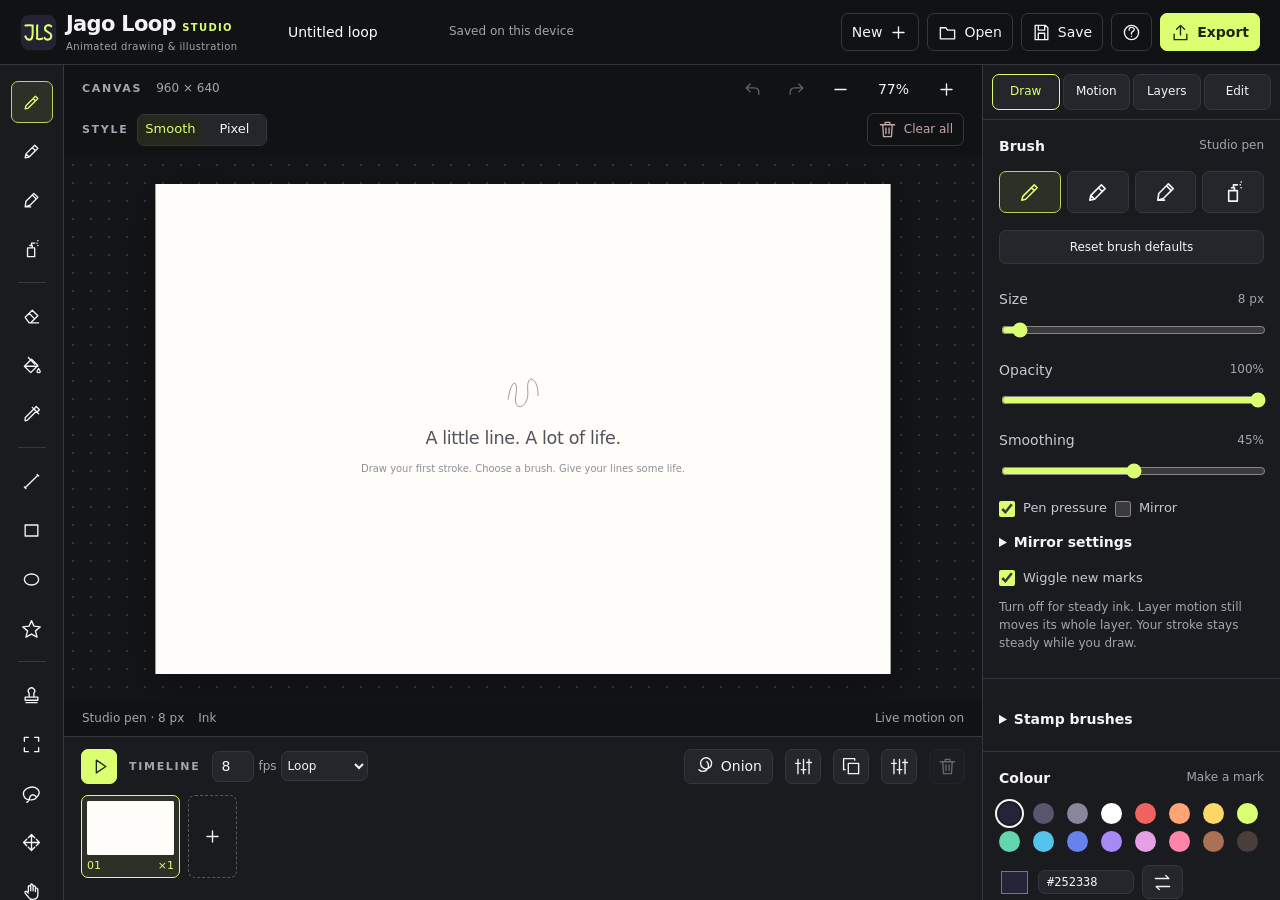
==== commit b1a94fc5: "Clean release packaging and use Jago runtime names" ====
--- a/index.html
+++ b/index.html
@@ -1,28 +1,27 @@
-<!doctype html>
-<html lang="en">
-<!--
-SPDX-License-Identifier: MIT
-Copyright (c) 2026 Cameron Jago Lis Illustrates.
-Original WigglyPaint and Decker by John Earnest (Internet Janitor).
-Studio edition: Cameron Jago Lis Illustrates.
-An independent edition; not an official release by the original creator.
-Original project: https://internet-janitor.itch.io/wigglypaint
-Original Decker license: Copyright (c) 2022 John Earnest, MIT.
-See the Credits and Notices included with this suite.
--->
-<head>
-<meta charset="utf-8"><meta name="viewport" content="width=device-width,initial-scale=1">
-<meta name="description" content="An offline drawing and animation studio with lively lines, layers, onion skins, and animated GIF export.">
-<meta name="author" content="Original work: John Earnest (Internet Janitor). Studio edition: Cameron Jago Lis Illustrates.">
-<link rel="icon" type="image/svg+xml" href="data:image/svg+xml,%3Csvg%20xmlns%3D%22http%3A%2F%2Fwww.w3.org%2F2000%2Fsvg%22%20viewBox%3D%220%200%2096%2096%22%20role%3D%22img%22%20aria-label%3D%22JLS%22%3E%3Crect%20x%3D%222%22%20y%3D%222%22%20width%3D%2292%22%20height%3D%2292%22%20rx%3D%2223%22%20fill%3D%22%23242333%22%2F%3E%3Cg%20fill%3D%22none%22%20stroke%3D%22%23dcff72%22%20stroke-width%3D%225.3%22%20stroke-linecap%3D%22round%22%20stroke-linejoin%3D%22round%22%3E%3Cpath%20d%3D%22M14%2030%20Q23%2028%2033%2030%20C32%2039%2034%2049%2032%2058%20C31%2069%2018%2070%2014%2058%22%2F%3E%3Cpath%20d%3D%22M45%2029%20C43%2039%2046%2051%2044%2064%20Q51%2067%2058%2064%22%2F%3E%3Cpath%20d%3D%22M81%2032%20C75%2026%2064%2029%2065%2039%20C65%2048%2081%2046%2081%2056%20C82%2068%2068%2069%2064%2062%22%2F%3E%3C%2Fg%3E%3C%2Fsvg%3E">
-<title>Jago Loop Studio</title>
-<style>
-:root{color-scheme:dark;--bg:#111214;--panel:#1a1b1f;--raised:#24262b;--line:#35373e;--text:#f4f4f6;--muted:#a3a5af;--accent:#dcff72;--purple:#b1a0ff}*{box-sizing:border-box}body{margin:0;background:var(--bg);color:var(--text);font:14px/1.45 "Segoe UI",system-ui,sans-serif;overflow:hidden}button,input,select{font:inherit}button,select,input[type=text],input[type=number]{color:inherit;background:var(--raised);border:1px solid var(--line);border-radius:7px}button{cursor:pointer;display:inline-flex;align-items:center;justify-content:center;gap:7px;min-height:34px;padding:6px 10px;white-space:nowrap}button:hover{background:var(--hover);border-color:var(--hover-line)}button:disabled{opacity:.35;cursor:default}button:focus-visible,input:focus-visible,select:focus-visible{outline:2px solid var(--accent);outline-offset:3px}button.active,button[aria-pressed=true]{background:var(--selected);color:var(--accent);border-color:var(--selected-line)}button.primary{background:var(--accent);color:var(--button-ink);border-color:var(--accent);font-weight:700}button.primary:hover{background:var(--accent)}button.icon{width:36px;padding:7px}svg{width:19px;height:19px;fill:none;stroke:currentColor;stroke-width:1.7;stroke-linecap:round;stroke-linejoin:round;flex-shrink:0}.top{height:65px;display:flex;align-items:center;gap:20px;padding:0 20px;border-bottom:1px solid var(--line)}.brand{font-size:19px;font-weight:750;letter-spacing:-.8px;display:flex;align-items:center;gap:9px}.brand svg{width:32px;height:32px;stroke:var(--accent);stroke-width:2.5}.brand small{color:var(--accent);font-size:10px;letter-spacing:1.2px;margin-top:5px}.project-name{width:170px;background:transparent!important;border-color:transparent!important;padding:6px 7px}.project-name:hover{border-color:var(--line)!important}.save-state{color:var(--muted);font-size:12px}.spacer{flex:1}.top-actions,.row{display:flex;align-items:center;gap:8px}.top-actions button{background:transparent}.top-actions .primary{background:var(--accent)}.app{height:calc(100dvh - 65px);display:grid;grid-template-columns:64px minmax(200px,1fr) 264px;grid-template-rows:minmax(170px,1fr) 164px}.tools{grid-row:1 / 3;background:var(--panel);border-right:1px solid var(--line);display:flex;flex-direction:column;align-items:center;gap:7px;padding:16px 8px;overflow-y:auto}.tools button{width:42px;height:42px;background:transparent;border-color:transparent}.tools button.active{background:var(--selected);border-color:var(--selected-line);color:var(--accent)}.tools hr{border:0;border-top:1px solid var(--line);width:28px;margin:5px}.tool-color{border:3px solid #fff!important;border-radius:50%;width:26px!important;height:26px!important;min-height:26px;margin-top:6px}.workspace{display:flex;flex-direction:column;min-width:0;position:relative}.canvas-top{height:48px;display:flex;align-items:center;padding:0 18px;gap:8px;flex-shrink:0}.eyebrow{font-size:11px;font-weight:700;letter-spacing:1.7px;color:var(--muted)}.canvas-top .tag{font-size:12px;color:var(--muted);margin-left:6px}.canvas-top button{background:transparent;border-color:transparent;min-height:30px}.viewport{flex:1;min-height:0;overflow:hidden;position:relative;background-color:var(--workspace);background-image:radial-gradient(var(--grid-dot) 1px,transparent 1px);background-size:18px 18px;touch-action:none}.canvas-wrap{position:absolute;left:50%;top:50%;transform-origin:center;box-shadow:0 14px 55px #0005;background:conic-gradient(#dfe0e4 25%,#f6f6f6 0 50%,#dfe0e4 0 75%,#f6f6f6 0) 0 0/16px 16px;line-height:0}.canvas-wrap canvas{display:block;width:100%;height:100%;touch-action:none;cursor:crosshair}.empty-hint{position:absolute;left:50%;top:50%;transform:translate(-50%,-50%);pointer-events:none;text-align:center;color:#8e8e99;line-height:1.5;width:90%}.empty-hint svg{width:50px;height:50px;color:#787286;stroke-width:1.2;margin-bottom:12px}.empty-hint strong{display:block;font-size:23px;color:#53525d;font-weight:500;letter-spacing:-.5px}.empty-hint p{font-size:13px}.canvas-bottom{height:35px;display:flex;align-items:center;justify-content:space-between;padding:0 18px;font-size:12px;color:var(--muted)}.cursor-info{display:flex;gap:14px}.inspector{grid-column:3;grid-row:1/3;background:var(--panel);border-left:1px solid var(--line);overflow-y:auto}.section{padding:17px 18px;border-bottom:1px solid var(--line)}.section-title{display:flex;align-items:center;justify-content:space-between;margin-bottom:15px;font-weight:650}.section-title small{font-size:12px;color:var(--muted);font-weight:400}.brushes{display:grid;grid-template-columns:repeat(4,1fr);gap:6px;margin-bottom:17px}.brushes button{height:42px;padding:5px}.brushes svg{width:29px;height:23px}.control{margin-top:13px}.control label{display:flex;align-items:center;justify-content:space-between;margin-bottom:6px;color:var(--label)}.control output{font-size:12px;color:var(--muted);font-variant-numeric:tabular-nums}input[type=range]{width:100%;accent-color:var(--accent);height:17px;cursor:pointer}input[type=checkbox]{accent-color:var(--accent);width:16px;height:16px;margin:0}.check{display:flex;align-items:center;gap:8px;margin-top:11px;color:var(--label);font-size:13px;cursor:pointer}.palette{display:grid;grid-template-columns:repeat(8,1fr);gap:7px}.swatch{width:21px;height:21px;min-height:21px;padding:0;border-radius:50%;border:2px solid transparent}.swatch.selected{outline:2px solid var(--text);outline-offset:2px}.color-row{margin-top:13px;display:flex;align-items:center;gap:8px}.color-row input[type=color]{width:31px;height:31px;border:0;padding:0;background:none;cursor:pointer}.color-row input[type=text]{width:96px;padding:4px 8px;font:12px monospace}.color-row button{font-size:12px}.segmented{display:flex;gap:5px}.segmented button{flex:1;font-size:12px;padding:5px}.motion-heading{color:var(--accent);display:flex;align-items:center;gap:7px}.layer-list{display:flex;flex-direction:column;gap:5px}.layer{display:flex;align-items:center;gap:8px;border:1px solid var(--line);border-radius:7px;padding:5px;background:var(--raised)}.layer.selected{border-color:var(--purple);background:var(--selection)}.layer .layer-name{flex:1;min-width:0;text-align:left;font-size:13px;overflow:hidden;text-overflow:ellipsis;border:0;background:none;justify-content:flex-start;padding:4px}.layer button.icon{width:25px;min-height:25px;padding:3px;background:none;border:0}.layer .locked{color:var(--purple)}.layer-actions{display:flex;gap:5px;margin-top:9px}.layer-actions button{flex:1;padding:4px;font-size:12px;min-height:28px}.paper-row{display:flex;gap:8px;align-items:center;margin-top:13px;font-size:12px;color:var(--muted)}.paper-row input{width:27px;height:27px;padding:0;border:0;background:none}.timeline{grid-column:2;grid-row:2;background:var(--panel);border-top:1px solid var(--line);padding:12px 17px;overflow:hidden}.timeline-header{display:flex;align-items:center;gap:12px;margin-bottom:11px}.timeline-header .row{gap:4px}.timeline-header button{min-height:30px}.timeline-header select{font-size:12px;width:87px;height:30px;padding:2px}.timeline-header label{color:var(--muted);font-size:12px}.fps-input{width:42px;padding:4px 3px;text-align:center}.frames{display:flex;gap:8px;overflow-x:auto;padding-bottom:7px;scrollbar-width:thin}.frame-card{display:flex;flex-direction:column;align-items:stretch;flex-shrink:0;gap:4px;width:99px;padding:5px;border-radius:7px;background:var(--raised);position:relative}.frame-card.active{color:var(--accent);border-color:var(--accent)}.frame-card.playing{box-shadow:inset 0 0 0 2px var(--purple)}.frame-card canvas{width:87px;height:54px;object-fit:contain;background:#fff;border-radius:2px}.frame-label{display:flex;justify-content:space-between;align-items:center;font-size:11px;line-height:13px}.add-frame{width:49px;flex-shrink:0;border:1px dashed #555860;background:transparent}.toast{position:fixed;bottom:182px;left:calc(50% - 95px);background:var(--accent);color:#242817;padding:10px 17px;border-radius:9px;font-size:13px;box-shadow:0 7px 30px #0005;opacity:0;pointer-events:none;transition:opacity .2s;z-index:8}.toast.show{opacity:1}dialog{color:var(--text);background:var(--panel);border:1px solid #51545d;border-radius:14px;padding:25px;width:450px;max-width:calc(100% - 30px);box-shadow:0 24px 100px #0009}dialog::backdrop{background:#0009;backdrop-filter:blur(5px)}dialog h2{font-size:21px;margin:0 0 8px;letter-spacing:-.4px}dialog p{color:var(--muted);font-size:14px}dialog .dialog-actions{display:flex;justify-content:flex-end;gap:8px;margin-top:23px}dialog label.field{display:block;margin-top:16px;color:var(--label)}dialog label.field input,dialog label.field select{display:block;width:100%;margin-top:6px;padding:9px}dialog .close{position:absolute;right:15px;top:15px;background:none;border:0}.shortcut-grid{display:grid;grid-template-columns:1fr auto;gap:9px;font-size:13px}.shortcut-grid kbd{color:var(--accent);font:12px monospace;background:var(--raised);padding:2px 6px;border-radius:4px}progress{width:100%;accent-color:var(--accent);height:8px}.warning{color:#ffbd9e!important}.about{margin-top:22px;font-size:12px!important}.about a{color:var(--purple)}.hidden{display:none!important}.mobile-props{display:none}.sr-only{position:absolute;width:1px;height:1px;overflow:hidden;clip:rect(0,0,0,0)}
-@media(max-width:1050px){.top{padding:0 12px;gap:12px}.app{grid-template-columns:58px minmax(200px,1fr) 235px}.section{padding:15px}.palette{gap:5px}.timeline-header{gap:7px}.top-actions button span{display:none}.save-state{display:none}.brand small{display:none}.project-name{width:140px}}
-@media(max-width:760px){.app{grid-template-columns:53px minmax(200px,1fr);grid-template-rows:minmax(170px,1fr) 157px}.inspector{display:none;position:fixed;right:0;top:65px;bottom:0;width:254px;z-index:6;box-shadow:-12px 0 30px #0006}.inspector.open{display:block}.mobile-props{display:inline-flex}.brand{font-size:16px}.brand svg{width:25px}.project-name{width:85px;font-size:12px}.top{gap:7px}.top-actions{gap:5px}.top-actions button{padding:6px}.top-actions .optional{display:inline-flex}.tools{padding:10px 4px;gap:4px}.tools button{width:39px;height:36px;min-height:36px}.canvas-top{padding:0 8px}.canvas-bottom{padding:0 8px}.timeline{padding:10px}.timeline-header{gap:6px}.timeline-header .eyebrow{display:none}.timeline-header select{width:75px}.canvas-top .tag,.cursor-info span:last-child{display:none}.timeline-header .minor{display:none}.toast{left:15%;bottom:175px}.timeline-header .spacer{min-width:0}.top-actions .primary span{display:inline}.frame-card{width:90px}.frame-card canvas{width:78px;height:48px}}
-@media(max-height:730px) and (min-width:761px){.section{padding-top:12px;padding-bottom:12px}.section-title{margin-bottom:10px}.control{margin-top:9px}.brushes{margin-bottom:10px}.tools{gap:4px;padding-top:10px}.tools button{height:36px;min-height:36px}.app{grid-template-rows:minmax(170px,1fr) 151px}}
-.render-bar{display:flex;align-items:center;flex-wrap:wrap;gap:9px;padding:0 18px 10px;min-height:43px;flex-shrink:0}.render-bar .segmented{gap:0;border:1px solid var(--line);border-radius:7px;overflow:hidden}.render-bar .segmented button{border:0;border-radius:0;font-size:13px;min-height:30px;min-width:64px}.pixel-settings{display:flex;gap:7px;align-items:center;font-size:12px;color:var(--muted)}.pixel-settings select{padding:4px;width:57px}.pixel-grid-size{font-size:12px;color:var(--muted)}.clear-all{min-height:30px;font-size:12px;background:none;color:var(--danger)}.clear-all:hover{color:#ffb9b5;border-color:#df7373;background:#ec68681a}.shape-grid{display:grid;grid-template-columns:repeat(4,1fr);gap:9px;margin-top:20px}.shape-grid button{flex-direction:column;min-height:74px;font-size:12px}.shape-grid svg{width:27px;height:27px}.about-credits{margin-top:20px;padding-top:16px;border-top:1px solid var(--line);font-size:12px;color:var(--muted);line-height:1.6}.about-credits strong{display:block;color:var(--text);font-size:14px;margin-top:5px}.about-credits a{color:var(--purple)}.about-credits .credit-role{margin-top:12px;display:block;text-transform:uppercase;letter-spacing:1.2px;font-size:10px}.brand{cursor:default}button#moreShapes.active{color:var(--accent);border-color:var(--accent)}@media(max-width:760px){.render-bar{padding:0 8px 8px;gap:6px}.render-bar .eyebrow,.pixel-grid-size{display:none}.render-bar .segmented button{min-width:56px}.shape-grid{grid-template-columns:repeat(3,1fr)}.clear-all{padding:5px 7px}.render-bar .spacer{min-width:0}.pixel-settings{gap:4px}}
-
+<!doctype html>
+<html lang="en">
+<!--
+SPDX-License-Identifier: MIT
+Copyright (c) 2026 Cameron Jago Lis Illustrates.
+Inspiration: WigglyPaint and Decker by John Earnest (Internet Janitor).
+Studio edition: Cameron Jago Lis Illustrates.
+An independent edition; not an official release by the original creator.
+Original project: https://internet-janitor.itch.io/wigglypaint
+See the Credits and Notices included with this suite.
+-->
+<head>
+<meta charset="utf-8"><meta name="viewport" content="width=device-width,initial-scale=1">
+<meta name="description" content="An offline drawing and animation studio with lively lines, layers, onion skins, and animated GIF export.">
+<meta name="author" content="Cameron Jago Lis Illustrates">
+<link rel="icon" type="image/svg+xml" href="data:image/svg+xml,%3Csvg%20xmlns%3D%22http%3A%2F%2Fwww.w3.org%2F2000%2Fsvg%22%20viewBox%3D%220%200%2096%2096%22%20role%3D%22img%22%20aria-label%3D%22JLS%22%3E%3Crect%20x%3D%222%22%20y%3D%222%22%20width%3D%2292%22%20height%3D%2292%22%20rx%3D%2223%22%20fill%3D%22%23242333%22%2F%3E%3Cg%20fill%3D%22none%22%20stroke%3D%22%23dcff72%22%20stroke-width%3D%225.3%22%20stroke-linecap%3D%22round%22%20stroke-linejoin%3D%22round%22%3E%3Cpath%20d%3D%22M14%2030%20Q23%2028%2033%2030%20C32%2039%2034%2049%2032%2058%20C31%2069%2018%2070%2014%2058%22%2F%3E%3Cpath%20d%3D%22M45%2029%20C43%2039%2046%2051%2044%2064%20Q51%2067%2058%2064%22%2F%3E%3Cpath%20d%3D%22M81%2032%20C75%2026%2064%2029%2065%2039%20C65%2048%2081%2046%2081%2056%20C82%2068%2068%2069%2064%2062%22%2F%3E%3C%2Fg%3E%3C%2Fsvg%3E">
+<title>Jago Loop Studio</title>
+<style>
+:root{color-scheme:dark;--bg:#111214;--panel:#1a1b1f;--raised:#24262b;--line:#35373e;--text:#f4f4f6;--muted:#a3a5af;--accent:#dcff72;--purple:#b1a0ff}*{box-sizing:border-box}body{margin:0;background:var(--bg);color:var(--text);font:14px/1.45 "Segoe UI",system-ui,sans-serif;overflow:hidden}button,input,select{font:inherit}button,select,input[type=text],input[type=number]{color:inherit;background:var(--raised);border:1px solid var(--line);border-radius:7px}button{cursor:pointer;display:inline-flex;align-items:center;justify-content:center;gap:7px;min-height:34px;padding:6px 10px;white-space:nowrap}button:hover{background:var(--hover);border-color:var(--hover-line)}button:disabled{opacity:.35;cursor:default}button:focus-visible,input:focus-visible,select:focus-visible{outline:2px solid var(--accent);outline-offset:3px}button.active,button[aria-pressed=true]{background:var(--selected);color:var(--accent);border-color:var(--selected-line)}button.primary{background:var(--accent);color:var(--button-ink);border-color:var(--accent);font-weight:700}button.primary:hover{background:var(--accent)}button.icon{width:36px;padding:7px}svg{width:19px;height:19px;fill:none;stroke:currentColor;stroke-width:1.7;stroke-linecap:round;stroke-linejoin:round;flex-shrink:0}.top{height:65px;display:flex;align-items:center;gap:20px;padding:0 20px;border-bottom:1px solid var(--line)}.brand{font-size:19px;font-weight:750;letter-spacing:-.8px;display:flex;align-items:center;gap:9px}.brand svg{width:32px;height:32px;stroke:var(--accent);stroke-width:2.5}.brand small{color:var(--accent);font-size:10px;letter-spacing:1.2px;margin-top:5px}.project-name{width:170px;background:transparent!important;border-color:transparent!important;padding:6px 7px}.project-name:hover{border-color:var(--line)!important}.save-state{color:var(--muted);font-size:12px}.spacer{flex:1}.top-actions,.row{display:flex;align-items:center;gap:8px}.top-actions button{background:transparent}.top-actions .primary{background:var(--accent)}.app{height:calc(100dvh - 65px);display:grid;grid-template-columns:64px minmax(200px,1fr) 264px;grid-template-rows:minmax(170px,1fr) 164px}.tools{grid-row:1 / 3;background:var(--panel);border-right:1px solid var(--line);display:flex;flex-direction:column;align-items:center;gap:7px;padding:16px 8px;overflow-y:auto}.tools button{width:42px;height:42px;background:transparent;border-color:transparent}.tools button.active{background:var(--selected);border-color:var(--selected-line);color:var(--accent)}.tools hr{border:0;border-top:1px solid var(--line);width:28px;margin:5px}.tool-color{border:3px solid #fff!important;border-radius:50%;width:26px!important;height:26px!important;min-height:26px;margin-top:6px}.workspace{display:flex;flex-direction:column;min-width:0;position:relative}.canvas-top{height:48px;display:flex;align-items:center;padding:0 18px;gap:8px;flex-shrink:0}.eyebrow{font-size:11px;font-weight:700;letter-spacing:1.7px;color:var(--muted)}.canvas-top .tag{font-size:12px;color:var(--muted);margin-left:6px}.canvas-top button{background:transparent;border-color:transparent;min-height:30px}.viewport{flex:1;min-height:0;overflow:hidden;position:relative;background-color:var(--workspace);background-image:radial-gradient(var(--grid-dot) 1px,transparent 1px);background-size:18px 18px;touch-action:none}.canvas-wrap{position:absolute;left:50%;top:50%;transform-origin:center;box-shadow:0 14px 55px #0005;background:conic-gradient(#dfe0e4 25%,#f6f6f6 0 50%,#dfe0e4 0 75%,#f6f6f6 0) 0 0/16px 16px;line-height:0}.canvas-wrap canvas{display:block;width:100%;height:100%;touch-action:none;cursor:crosshair}.empty-hint{position:absolute;left:50%;top:50%;transform:translate(-50%,-50%);pointer-events:none;text-align:center;color:#8e8e99;line-height:1.5;width:90%}.empty-hint svg{width:50px;height:50px;color:#787286;stroke-width:1.2;margin-bottom:12px}.empty-hint strong{display:block;font-size:23px;color:#53525d;font-weight:500;letter-spacing:-.5px}.empty-hint p{font-size:13px}.canvas-bottom{height:35px;display:flex;align-items:center;justify-content:space-between;padding:0 18px;font-size:12px;color:var(--muted)}.cursor-info{display:flex;gap:14px}.inspector{grid-column:3;grid-row:1/3;background:var(--panel);border-left:1px solid var(--line);overflow-y:auto}.section{padding:17px 18px;border-bottom:1px solid var(--line)}.section-title{display:flex;align-items:center;justify-content:space-between;margin-bottom:15px;font-weight:650}.section-title small{font-size:12px;color:var(--muted);font-weight:400}.brushes{display:grid;grid-template-columns:repeat(4,1fr);gap:6px;margin-bottom:17px}.brushes button{height:42px;padding:5px}.brushes svg{width:29px;height:23px}.control{margin-top:13px}.control label{display:flex;align-items:center;justify-content:space-between;margin-bottom:6px;color:var(--label)}.control output{font-size:12px;color:var(--muted);font-variant-numeric:tabular-nums}input[type=range]{width:100%;accent-color:var(--accent);height:17px;cursor:pointer}input[type=checkbox]{accent-color:var(--accent);width:16px;height:16px;margin:0}.check{display:flex;align-items:center;gap:8px;margin-top:11px;color:var(--label);font-size:13px;cursor:pointer}.palette{display:grid;grid-template-columns:repeat(8,1fr);gap:7px}.swatch{width:21px;height:21px;min-height:21px;padding:0;border-radius:50%;border:2px solid transparent}.swatch.selected{outline:2px solid var(--text);outline-offset:2px}.color-row{margin-top:13px;display:flex;align-items:center;gap:8px}.color-row input[type=color]{width:31px;height:31px;border:0;padding:0;background:none;cursor:pointer}.color-row input[type=text]{width:96px;padding:4px 8px;font:12px monospace}.color-row button{font-size:12px}.segmented{display:flex;gap:5px}.segmented button{flex:1;font-size:12px;padding:5px}.motion-heading{color:var(--accent);display:flex;align-items:center;gap:7px}.layer-list{display:flex;flex-direction:column;gap:5px}.layer{display:flex;align-items:center;gap:8px;border:1px solid var(--line);border-radius:7px;padding:5px;background:var(--raised)}.layer.selected{border-color:var(--purple);background:var(--selection)}.layer .layer-name{flex:1;min-width:0;text-align:left;font-size:13px;overflow:hidden;text-overflow:ellipsis;border:0;background:none;justify-content:flex-start;padding:4px}.layer button.icon{width:25px;min-height:25px;padding:3px;background:none;border:0}.layer .locked{color:var(--purple)}.layer-actions{display:flex;gap:5px;margin-top:9px}.layer-actions button{flex:1;padding:4px;font-size:12px;min-height:28px}.paper-row{display:flex;gap:8px;align-items:center;margin-top:13px;font-size:12px;color:var(--muted)}.paper-row input{width:27px;height:27px;padding:0;border:0;background:none}.timeline{grid-column:2;grid-row:2;background:var(--panel);border-top:1px solid var(--line);padding:12px 17px;overflow:hidden}.timeline-header{display:flex;align-items:center;gap:12px;margin-bottom:11px}.timeline-header .row{gap:4px}.timeline-header button{min-height:30px}.timeline-header select{font-size:12px;width:87px;height:30px;padding:2px}.timeline-header label{color:var(--muted);font-size:12px}.fps-input{width:42px;padding:4px 3px;text-align:center}.frames{display:flex;gap:8px;overflow-x:auto;padding-bottom:7px;scrollbar-width:thin}.frame-card{display:flex;flex-direction:column;align-items:stretch;flex-shrink:0;gap:4px;width:99px;padding:5px;border-radius:7px;background:var(--raised);position:relative}.frame-card.active{color:var(--accent);border-color:var(--accent)}.frame-card.playing{box-shadow:inset 0 0 0 2px var(--purple)}.frame-card canvas{width:87px;height:54px;object-fit:contain;background:#fff;border-radius:2px}.frame-label{display:flex;justify-content:space-between;align-items:center;font-size:11px;line-height:13px}.add-frame{width:49px;flex-shrink:0;border:1px dashed #555860;background:transparent}.toast{position:fixed;bottom:182px;left:calc(50% - 95px);background:var(--accent);color:#242817;padding:10px 17px;border-radius:9px;font-size:13px;box-shadow:0 7px 30px #0005;opacity:0;pointer-events:none;transition:opacity .2s;z-index:8}.toast.show{opacity:1}dialog{color:var(--text);background:var(--panel);border:1px solid #51545d;border-radius:14px;padding:25px;width:450px;max-width:calc(100% - 30px);box-shadow:0 24px 100px #0009}dialog::backdrop{background:#0009;backdrop-filter:blur(5px)}dialog h2{font-size:21px;margin:0 0 8px;letter-spacing:-.4px}dialog p{color:var(--muted);font-size:14px}dialog .dialog-actions{display:flex;justify-content:flex-end;gap:8px;margin-top:23px}dialog label.field{display:block;margin-top:16px;color:var(--label)}dialog label.field input,dialog label.field select{display:block;width:100%;margin-top:6px;padding:9px}dialog .close{position:absolute;right:15px;top:15px;background:none;border:0}.shortcut-grid{display:grid;grid-template-columns:1fr auto;gap:9px;font-size:13px}.shortcut-grid kbd{color:var(--accent);font:12px monospace;background:var(--raised);padding:2px 6px;border-radius:4px}progress{width:100%;accent-color:var(--accent);height:8px}.warning{color:#ffbd9e!important}.about{margin-top:22px;font-size:12px!important}.about a{color:var(--purple)}.hidden{display:none!important}.mobile-props{display:none}.sr-only{position:absolute;width:1px;height:1px;overflow:hidden;clip:rect(0,0,0,0)}
+@media(max-width:1050px){.top{padding:0 12px;gap:12px}.app{grid-template-columns:58px minmax(200px,1fr) 235px}.section{padding:15px}.palette{gap:5px}.timeline-header{gap:7px}.top-actions button span{display:none}.save-state{display:none}.brand small{display:none}.project-name{width:140px}}
+@media(max-width:760px){.app{grid-template-columns:53px minmax(200px,1fr);grid-template-rows:minmax(170px,1fr) 157px}.inspector{display:none;position:fixed;right:0;top:65px;bottom:0;width:254px;z-index:6;box-shadow:-12px 0 30px #0006}.inspector.open{display:block}.mobile-props{display:inline-flex}.brand{font-size:16px}.brand svg{width:25px}.project-name{width:85px;font-size:12px}.top{gap:7px}.top-actions{gap:5px}.top-actions button{padding:6px}.top-actions .optional{display:inline-flex}.tools{padding:10px 4px;gap:4px}.tools button{width:39px;height:36px;min-height:36px}.canvas-top{padding:0 8px}.canvas-bottom{padding:0 8px}.timeline{padding:10px}.timeline-header{gap:6px}.timeline-header .eyebrow{display:none}.timeline-header select{width:75px}.canvas-top .tag,.cursor-info span:last-child{display:none}.timeline-header .minor{display:none}.toast{left:15%;bottom:175px}.timeline-header .spacer{min-width:0}.top-actions .primary span{display:inline}.frame-card{width:90px}.frame-card canvas{width:78px;height:48px}}
+@media(max-height:730px) and (min-width:761px){.section{padding-top:12px;padding-bottom:12px}.section-title{margin-bottom:10px}.control{margin-top:9px}.brushes{margin-bottom:10px}.tools{gap:4px;padding-top:10px}.tools button{height:36px;min-height:36px}.app{grid-template-rows:minmax(170px,1fr) 151px}}
+.render-bar{display:flex;align-items:center;flex-wrap:wrap;gap:9px;padding:0 18px 10px;min-height:43px;flex-shrink:0}.render-bar .segmented{gap:0;border:1px solid var(--line);border-radius:7px;overflow:hidden}.render-bar .segmented button{border:0;border-radius:0;font-size:13px;min-height:30px;min-width:64px}.pixel-settings{display:flex;gap:7px;align-items:center;font-size:12px;color:var(--muted)}.pixel-settings select{padding:4px;width:57px}.pixel-grid-size{font-size:12px;color:var(--muted)}.clear-all{min-height:30px;font-size:12px;background:none;color:var(--danger)}.clear-all:hover{color:#ffb9b5;border-color:#df7373;background:#ec68681a}.shape-grid{display:grid;grid-template-columns:repeat(4,1fr);gap:9px;margin-top:20px}.shape-grid button{flex-direction:column;min-height:74px;font-size:12px}.shape-grid svg{width:27px;height:27px}.about-credits{margin-top:20px;padding-top:16px;border-top:1px solid var(--line);font-size:12px;color:var(--muted);line-height:1.6}.about-credits strong{display:block;color:var(--text);font-size:14px;margin-top:5px}.about-credits a{color:var(--purple)}.about-credits .credit-role{margin-top:12px;display:block;text-transform:uppercase;letter-spacing:1.2px;font-size:10px}.brand{cursor:default}button#moreShapes.active{color:var(--accent);border-color:var(--accent)}@media(max-width:760px){.render-bar{padding:0 8px 8px;gap:6px}.render-bar .eyebrow,.pixel-grid-size{display:none}.render-bar .segmented button{min-width:56px}.shape-grid{grid-template-columns:repeat(3,1fr)}.clear-all{padding:5px 7px}.render-bar .spacer{min-width:0}.pixel-settings{gap:4px}}
+
 /* Copyright (c) 2026 Cameron Jago Lis Illustrates. MIT.
    Original inspiration: John Earnest (Internet Janitor), WigglyPaint and Decker. */
 :root{--hover:#33363c;--hover-line:#646871;--label:#c8c9d0;--selected:#dcff7218;--selected-line:#b5d658;--selection:#b1a0ff12;--workspace:#141518;--grid-dot:#35363c;--button-ink:#202512;--danger:#c5a5aa;--preview:#121316}
@@ -48,373 +47,353 @@
 #patternControls{border:1px solid var(--line);border-radius:8px;padding:0 10px 6px;margin:10px 0}#brushPackDialog{max-height:88vh;overflow:auto}.brush-pack-steps{padding-left:23px}.brush-pack-steps li{margin:12px 0}
 
 input.tool-color{appearance:none;-webkit-appearance:none;flex-shrink:0;padding:0;background:none;cursor:pointer;overflow:hidden}input.tool-color::-webkit-color-swatch-wrapper{padding:0}input.tool-color::-webkit-color-swatch{border:0;border-radius:50%}input.tool-color::-moz-color-swatch{border:0;border-radius:50%}
-
-</style>
-</head>
-<body>
-<header class="top"><div class="brand"><svg xmlns="http://www.w3.org/2000/svg" viewBox="0 0 96 96" role="img" aria-label="JLS"><rect x="2" y="2" width="92" height="92" rx="23" fill="#242333"/><g fill="none" stroke="#dcff72" stroke-width="5.3" stroke-linecap="round" stroke-linejoin="round"><path d="M14 30 Q23 28 33 30 C32 39 34 49 32 58 C31 69 18 70 14 58"/><path d="M45 29 C43 39 46 51 44 64 Q51 67 58 64"/><path d="M81 32 C75 26 64 29 65 39 C65 48 81 46 81 56 C82 68 68 69 64 62"/></g></svg><span>Jago Loop <small>STUDIO</small><span class="brand-tagline">Animated drawing &amp; illustration</span></span></div><input id="projectName" class="project-name" aria-label="Project name" value="Untitled loop" maxlength="60"><span id="saveState" class="save-state">Saved on this device</span><div class="spacer"></div><div class="top-actions"><button id="newBtn" title="New drawing"><span>New</span><i data-icon="plus"></i></button><button id="openBtn" title="Open project"><i data-icon="folder"></i><span>Open</span></button><button id="saveBtn" title="Save editable project (Ctrl+S)"><i data-icon="save"></i><span>Save</span></button><button id="helpBtn" class="optional" title="Help and shortcuts"><i data-icon="help"></i></button><button id="exportBtn" class="primary" aria-label="Export"><i data-icon="export"></i><span>Export</span></button></div></header>
-<main class="app">
-<nav class="tools" aria-label="Drawing tools" id="toolBar"></nav>
-<section class="workspace" aria-label="Drawing workspace"><div class="canvas-top"><span class="eyebrow">CANVAS</span><span id="dimensions" class="tag">960 × 640</span><div class="spacer"></div><button id="undoBtn" class="icon" title="Undo (Ctrl+Z)"><i data-icon="undo"></i></button><button id="redoBtn" class="icon" title="Redo (Ctrl+Shift+Z)"><i data-icon="redo"></i></button><button id="zoomOut" class="icon" title="Zoom out"><i data-icon="minus"></i></button><button id="fitBtn" title="Fit canvas (0)">Fit</button><button id="zoomIn" class="icon" title="Zoom in"><i data-icon="plus"></i></button><button id="propsBtn" class="icon mobile-props" title="Brush, motion and layers"><i data-icon="sliders"></i></button></div><div class="render-bar"><span class="eyebrow">STYLE</span><div class="segmented" role="group" aria-label="Drawing style"><button id="smoothStyle" aria-pressed="true" title="Smooth drawing">Smooth</button><button id="pixelStyle" aria-pressed="false" title="Crisp pixel drawing">Pixel</button></div><div id="pixelSettings" class="pixel-settings hidden"><label for="pixelSize">Pixel size</label><select id="pixelSize"><option value="1">1 px</option><option value="2">2 px</option><option value="3">3 px</option><option value="4" selected>4 px</option><option value="6">6 px</option><option value="8">8 px</option><option value="12">12 px</option></select><span id="pixelGridSize" class="pixel-grid-size"></span></div><div class="spacer"></div><button id="clearAll" class="clear-all" title="Clear all artwork in every frame and layer"><i data-icon="trash"></i>Clear all</button></div><div id="viewport" class="viewport"><div id="canvasWrap" class="canvas-wrap"><canvas id="canvas" width="960" height="640" aria-label="Drawing canvas. Select a tool and draw with a mouse, touch or pen."></canvas><div id="emptyHint" class="empty-hint"><svg viewBox="0 0 64 64"><path d="M7 45C12 10 25 10 20 39s23 22 20-9S59 10 57 39"/></svg><strong>A little line. A lot of life.</strong><p>Draw your first stroke. Choose a brush. Give your lines some life.</p></div></div></div><div class="canvas-bottom"><div class="cursor-info"><span id="toolStatus">Pen · 8 px</span><span id="layerStatus">Ink</span></div><span id="activityStatus">Live wiggle on</span></div></section>
-<aside id="inspector" class="inspector" aria-label="Drawing settings"><button id="closeInspector" class="mobile-props inspector-close">Back to drawing</button><div class="inspector-tabs" role="tablist" aria-label="Studio settings"><button id="tab-draw" data-panel-tab="draw" role="tab" aria-selected="true">Draw</button><button id="tab-motion" data-panel-tab="motion" role="tab" aria-selected="false">Motion</button><button id="tab-layers" data-panel-tab="layers" role="tab" aria-selected="false">Layers</button><button id="tab-edit" data-panel-tab="edit" role="tab" aria-selected="false">Edit</button></div>
-<section class="section" data-panel="draw"><div class="section-title"><span>Brush</span><small id="brushName">Studio pen</small></div><div id="brushes" class="brushes"></div><button id="resetBrush" class="full-width" title="Reset size, opacity, smoothing, pressure, mirror, fill and new-mark wiggle. Keeps the tool and colour.">Reset brush defaults</button><label id="shapeFillRow" class="check hidden" style="margin:0 0 12px"><input id="shapeFill" type="checkbox">Filled shape</label><div class="control"><label for="size">Size <output id="sizeValue">8 px</output></label><input id="size" type="range" min="1" max="160" value="8"></div><div class="control"><label for="opacity">Opacity <output id="opacityValue">100%</output></label><input id="opacity" type="range" min="5" max="100" value="100"></div><div class="control"><label for="smoothing">Smoothing <output id="smoothingValue">45%</output></label><input id="smoothing" type="range" min="0" max="90" value="45"></div><div class="row"><label class="check"><input id="pressure" type="checkbox" checked>Pen pressure</label><label class="check"><input id="symmetry" type="checkbox">Mirror</label></div><details id="mirrorDetails"><summary>Mirror settings</summary><label class="field compact">Symmetry<select id="mirrorMode"><option value="vertical">Left / right</option><option value="horizontal">Top / bottom</option><option value="both">Four-way</option><option value="radial">Radial</option></select></label><div id="mirrorSegmentsControl" class="control hidden"><label for="mirrorSegments">Radial copies<output id="mirrorSegmentsValue">6</output></label><input id="mirrorSegments" type="range" min="2" max="12" value="6"></div><div class="control"><label for="mirrorX">Centre across (%)<output id="mirrorXValue">50</output></label><input id="mirrorX" type="range" min="0" max="100" value="50"></div><div class="control"><label for="mirrorY">Centre down (%)<output id="mirrorYValue">50</output></label><input id="mirrorY" type="range" min="0" max="100" value="50"></div><button id="resetMirror" class="full-width">Reset mirror defaults</button><p class="hint">Enable Mirror above. Applies to new strokes and shapes, including stamps and erasing. Each mark keeps its own symmetry settings. Guides are never exported.</p></details><label class="check"><input id="drawAnimate" type="checkbox" checked>Wiggle new marks</label><p class="hint">Turn off for steady ink. Layer motion still moves its whole layer. Your stroke stays steady while you draw.</p></section>
-<section class="section" data-panel="draw"><details id="stampDetails"><summary>Stamp brushes</summary><label class="field compact">Stamp shape<select id="stampTip"></select></label><canvas id="brushPreviewCanvas" width="480" height="200" aria-label="Brush stroke preview on canvas paper"></canvas><p id="brushPreviewLabel" class="hint"></p>
-<div id="patternControls"><label class="field compact" id="patternModeField">Hatching layout<select id="stampPatternMode"><option value="aligned">Continuous pattern</option><option value="stamps">Individual stamps</option></select></label><div class="control"><label for="stampPatternScale">Pattern size (canvas px)<output id="stampPatternScaleValue">2</output></label><input id="stampPatternScale" type="range" min="1" max="24" value="2" step="1"></div><div id="densityControl"><div class="control"><label for="stampDensity">Dither coverage (%)<output id="stampDensityValue">50</output></label><input id="stampDensity" type="range" min="5" max="100" value="50" step="1"></div></div><p id="patternHint" class="hint"></p></div>
-<div class="button-grid"><button id="useStamp" class="primary">Use stamp brush (J)</button><button id="resetStamp" title="Reset stamp options, keeping your stamp shape, colour and brush size.">Reset stamp defaults</button></div>
-<label class="field compact">Placement<select id="stampMode"><option value="continuous">Along a stroke</option><option value="single">One stamp per click</option></select></label><div id="stampSpacingControl"><div class="control"><label for="stampSpacing">Spacing (%)<output id="stampSpacingValue">30</output></label><input id="stampSpacing" type="range" min="5" max="300" value="30" step="1"></div></div>
-<details><summary>Variation &amp; pressure</summary><div id="stampRotationControl"><div class="control"><label for="stampRotation">Stamp rotation<output id="stampRotationValue">0</output></label><input id="stampRotation" type="range" min="-180" max="180" value="0" step="1"></div><label id="stampFollowControl" class="check"><input id="stampFollow" type="checkbox">Rotate along the stroke</label></div><div class="control"><label for="stampScatter">Scatter (%)<output id="stampScatterValue">0</output></label><input id="stampScatter" type="range" min="0" max="200" value="0" step="1"></div><div class="control"><label for="stampVariation">Size variation (%)<output id="stampVariationValue">10</output></label><input id="stampVariation" type="range" min="0" max="100" value="10" step="1"></div><label id="stampColourControl" class="check"><input id="stampColour" type="checkbox">Keep original image colours</label><label class="check"><input id="stampPressureOpacity" type="checkbox">Pressure changes opacity</label></details>
-<label class="field compact">How stamps move<select id="stampMotionPlacement"><option value="stroke">Follow the moving stroke</option><option value="individual">Each stamp moves independently</option><option value="layer">Use only whole-layer motion</option></select></label>
-<div class="button-grid"><button id="importTip">Import stamp image</button><button id="selectionTip">Create stamp from selection</button><button id="openBrushLibrary">Stamp presets</button><button id="brushPackHelp">Make a brush pack</button></div><p class="hint">A stamp repeats a shape or image as you draw. Save stamp preset remembers that shape and its settings. It does not save normal pen or pencil settings.</p></details></section><section class="section" data-panel="draw"><div class="section-title"><span>Colour</span><small>Make a mark</small></div><div id="palette" class="palette"></div><div class="color-row"><input id="color" type="color" value="#252338" aria-label="Custom drawing colour"><input id="hexColor" type="text" value="#252338" maxlength="7" aria-label="Hex colour"><button id="swapColor" title="Swap current and previous colour (X)"><i data-icon="swap"></i></button></div></section>
-<section class="section" data-panel="motion"><div class="section-title"><span class="motion-heading"><i data-icon="wiggle"></i>Motion</span><input id="wiggleEnabled" type="checkbox" checked aria-label="Enable wiggle"></div><div class="motion-editor"><label class="field compact">Wiggle type<select id="motionType"><option value="classic">Classic line boil</option><option value="sway">Sway</option><option value="ripple">Ripple</option><option value="flutter">Flutter</option><option value="breathe">Breathe</option><option value="spring">Spring</option><option value="drift">Drift</option><option value="crawl">Texture crawl</option></select></label><canvas id="motionPreviewCanvas" width="240" height="80" aria-label="Preview of the selected motion"></canvas><p id="motionDescription" class="hint"></p><label class="field compact">Edit settings for<select id="motionScope"><option value="new">New strokes</option><option value="layer">Whole active layer</option></select></label><div id="modernMotionControls"><div class="control" data-motion-types="ripple flutter breathe spring drift crawl"><label for="mAmount">Amount<output id="mAmountValue">16</output></label><input id="mAmount" type="range" min="0" max="80" value="16" step="0.5"></div><div class="control" ><label for="mSpeed">Cycles per loop<output id="mSpeedValue">1</output></label><input id="mSpeed" type="range" min="1" max="8" value="1" step="0.25"></div><div class="control" data-motion-types="sway"><label for="mAngle">Rocking angle<output id="mAngleValue">10</output></label><input id="mAngle" type="range" min="0" max="60" value="10" step="1"></div><div class="control" data-motion-types="ripple"><label for="mWavelength">Wavelength<output id="mWavelengthValue">120</output></label><input id="mWavelength" type="range" min="10" max="1000" value="120" step="5"></div><div class="control" data-motion-types="flutter"><label for="mReach">Flutter reach<output id="mReachValue">100</output></label><input id="mReach" type="range" min="10" max="100" value="100" step="1"></div><div class="control" data-motion-types="flutter"><label for="mGust">Gust variation<output id="mGustValue">25</output></label><input id="mGust" type="range" min="0" max="100" value="25" step="1"></div><div class="control" data-motion-types="spring"><label for="mStiffness">Spring oscillations<output id="mStiffnessValue">3</output></label><input id="mStiffness" type="range" min="1" max="8" value="3" step="1"></div><div class="control" data-motion-types="spring"><label for="mDamping">Settling<output id="mDampingValue">3</output></label><input id="mDamping" type="range" min="0" max="10" value="3" step="0.25"></div><div data-motion-types="sway breathe spring drift"><div class="control" ><label for="mAnchorX">Anchor across<output id="mAnchorXValue">50</output></label><input id="mAnchorX" type="range" min="0" max="100" value="50" step="1"></div><div class="control" ><label for="mAnchorY">Anchor down<output id="mAnchorYValue">50</output></label><input id="mAnchorY" type="range" min="0" max="100" value="50" step="1"></div></div><div data-motion-types="breathe spring drift"><div class="control" ><label for="mBalanceX">Horizontal influence<output id="mBalanceXValue">100</output></label><input id="mBalanceX" type="range" min="0" max="200" value="100" step="1"></div><div class="control" ><label for="mBalanceY">Vertical influence<output id="mBalanceYValue">100</output></label><input id="mBalanceY" type="range" min="0" max="200" value="100" step="1"></div></div><div data-motion-types="flutter"><label class="field compact">Pinned end<select id="mPin"><option value="start">Start of stroke / left of layer</option><option value="end">End of stroke / right of layer</option></select></label></div><div data-motion-types="ripple flutter"><label class="field compact">Travel direction<select id="mDirection"><option value="1">Forward</option><option value="-1">Reverse</option></select></label></div><div data-motion-types="drift"><label class="field compact">Path<select id="mPath"><option value="ellipse">Ellipse</option><option value="line">Side to side</option><option value="figure8">Figure eight</option></select></label></div><div class="control" ><label for="mPhase">Timing offset<output id="mPhaseValue">0</output></label><input id="mPhase" type="range" min="0" max="100" value="0" step="1"></div><label class="check"><input id="mLoop" type="checkbox" checked>Fit whole cycles to the loop</label><label class="check"><input id="mShared" type="checkbox" checked>Keep strokes in time together</label><label class="check"><input id="mStepped" type="checkbox" >Stepped motion</label><div class="control" ><label for="motionLoopSeconds">Single-frame loop seconds<output id="motionLoopSecondsValue">3</output></label><input id="motionLoopSeconds" type="range" min="1" max="12" value="3" step="1"></div></div><label class="check"><input id="motionPreviewToggle" type="checkbox" >Preview these settings on the layer</label><div class="button-grid"><button id="applyLayerMotion">Apply to layer</button><button id="applyStrokeMotion">Apply to strokes</button><button id="clearLayerMotion">Clear layer motion</button><button id="resetMotion">Reset settings</button></div><p class="hint">Apply to strokes updates this layer in every frame. Layer motion moves its marks together.</p><div class="button-grid"><button id="pauseMotion">Pause live motion</button><button id="openMotionLibrary">Motion presets</button></div></div><div id="classicControls"><div class="segmented" id="motionPresets"><button data-motion="gentle">Gentle</button><button data-motion="lively" class="active">Lively</button><button data-motion="wild">Wild</button></div><div class="control"><label for="wiggle">Amount <output id="wiggleValue">3 px</output></label><input id="wiggle" type="range" min="0" max="12" step="0.5" value="3"></div><div class="control"><label for="boil">Redraws per second <output id="boilValue">8</output></label><input id="boil" type="range" min="1" max="24" value="8"></div></div><label class="check"><input id="animateStroke" type="checkbox" checked>Give new strokes a wiggle</label></section>
-<section class="section" data-panel="layers"><div class="section-title"><span>Layers</span><button id="addLayer" class="icon" title="Add layer"><i data-icon="plus"></i></button></div><button id="importImage"><i data-icon="image"></i>Import image</button><p class="hint">Import on a separate layer, or add to the active layer.</p><div id="layers" class="layer-list"></div><div class="layer-actions"><button id="layerUp" title="Move layer up">↑</button><button id="layerDown" title="Move layer down">↓</button><button id="duplicateLayer" title="Duplicate this layer and its artwork in every frame">Duplicate</button><button id="renameLayer" title="Rename layer">Rename</button><button id="deleteLayer" title="Delete layer"><i data-icon="trash"></i></button></div><div class="layer-actions"><button id="flipH" title="Flip current layer artwork horizontally">Flip ↔</button><button id="flipV" title="Flip current layer artwork vertically">Flip ↕</button><button id="clearLayer" title="Clear current layer in this frame">Clear</button></div><div class="control"><label for="layerOpacity">Layer opacity <output id="layerOpacityValue">100%</output></label><input id="layerOpacity" type="range" min="0" max="100" value="100"></div><div class="paper-row"><input type="color" id="paperColor" value="#fffdf9" aria-label="Paper colour"><span>Paper</span><label class="check" style="margin:0 0 0 auto"><input type="checkbox" id="transparent">Transparent</label></div></section>
-<section class="section" data-panel="layers"><div class="section-title">Shading</div><label class="check"><input id="alphaLock" type="checkbox" >Lock this layer’s transparency</label><label class="field compact">Blend mode<select id="layerBlend"><option value="source-over">Normal</option><option value="multiply">Multiply</option><option value="screen">Screen</option><option value="overlay">Overlay</option><option value="darken">Darken</option><option value="lighten">Lighten</option></select></label><label class="field compact">Clip inside<select id="clipBase"><option value="">No clipping</option></select></label><label class="check"><input id="followMotion" type="checkbox" checked>Follow base layer motion</label><button id="newClipLayer" class="full-width">Add shading layer</button><label class="field compact">Fill boundaries<select id="fillReference"><option value="layer">Active layer</option><option value="visible">All visible artwork</option></select></label><p class="hint">Alpha lock affects new marks. A clipping layer keeps shading inside its base layer.</p><p class="hint">Base is the main colour, Shadow is the darker shade, and Light is the highlight. Choose a colour, then Use to draw with it. These swatches do not recolour existing artwork. Add a shading layer to keep new shadows inside your base shape.</p><div class="shade-palette"><label>Base<input id="shadeBase" type="color" value="#e6a372"><button id="pickBase">Use</button></label><label>Shadow<input id="shadeShadow" type="color" value="#805c73"><button id="pickShadow">Use</button></label><label>Light<input id="shadeLight" type="color" value="#ffebae"><button id="pickLight">Use</button></label></div><div class="button-grid"><button id="celBrush">Hard shading</button><button id="hatchBrush">Hatching</button><button id="ditherBrush">Pixel dither</button></div></section><section class="section" data-panel="edit"><div class="section-title">Selection &amp; transform</div><div class="button-grid"><button id="selectRectangle">Rectangle (U)</button><button id="selectLasso">Lasso (K)</button></div><p id="selectionStatus" class="hint">Draw around part of the active layer.</p><div class="button-grid"><button id="selectionCopy">Copy</button><button id="selectionCut">Cut</button><button id="selectionPaste">Paste</button><button id="selectionDelete">Delete</button><button id="selectionClear">Deselect</button></div><details><summary>Transform selected artwork</summary><p class="hint">Moving, copying and transforming keep the original marks and their animation. Motion resumes after you drop the selection. The selection edge clips its contents.</p><div class="number-grid"><label>Scale %<input id="selectionScale" type="number" min="10" max="400" value="100"></label><label>Angle °<input id="selectionAngle" type="number" min="-180" max="180" value="0"></label><label>Move across<input id="selectionX" type="number" min="-2048" max="2048" value="0"></label><label>Move down<input id="selectionY" type="number" min="-2048" max="2048" value="0"></label></div><button id="selectionTransform" class="full-width">Apply transform</button></details></section><section class="section" data-panel="edit"><div class="section-title">Drawing aids</div><label class="field compact">Canvas guides<select id="guideMode"><option value="none">Off</option><option value="grid">Grid</option><option value="arc">Arc with equal time steps</option></select></label><div id="gridControls" class="hidden"><div class="control"><label for="gridWidth">Cell width (px)<output id="gridWidthValue">40</output></label><input id="gridWidth" type="range" min="8" max="256" value="40" step="1"></div><div class="control"><label for="gridHeight">Cell height (px)<output id="gridHeightValue">40</output></label><input id="gridHeight" type="range" min="8" max="256" value="40" step="1"></div><div class="control"><label for="gridX">Offset across (px)<output id="gridXValue">0</output></label><input id="gridX" type="range" min="0" max="256" value="0" step="1"></div><div class="control"><label for="gridY">Offset down (px)<output id="gridYValue">0</output></label><input id="gridY" type="range" min="0" max="256" value="0" step="1"></div><div class="control"><label for="gridMajor">Strong line every (cells)<output id="gridMajorValue">4</output></label><input id="gridMajor" type="range" min="1" max="10" value="4" step="1"></div><button id="resetGrid" class="full-width">Reset grid</button><p class="hint">A visual guide only. It does not snap or move your drawing.</p></div><div id="arcControls" class="hidden"><div class="control"><label for="arcX">Centre across (%)<output id="arcXValue">50</output></label><input id="arcX" type="range" min="0" max="100" value="50" step="1"></div><div class="control"><label for="arcY">Baseline down (%)<output id="arcYValue">80</output></label><input id="arcY" type="range" min="0" max="100" value="80" step="1"></div><div class="control"><label for="arcWidth">Arc width (%)<output id="arcWidthValue">76</output></label><input id="arcWidth" type="range" min="10" max="180" value="76" step="1"></div><div class="control"><label for="arcHeight">Arc rise (%)<output id="arcHeightValue">50</output></label><input id="arcHeight" type="range" min="-80" max="80" value="50" step="1"></div><div class="control"><label for="arcSteps">Timing intervals<output id="arcStepsValue">12</output></label><input id="arcSteps" type="range" min="2" max="24" value="12" step="1"></div><button id="resetArc" class="full-width">Reset arc</button><p class="hint">These controls position a guide only. They do not move or animate your drawing.</p></div><p class="hint">Mouse: choose Pan (H) and drag, or drag with the middle button. Use the mouse wheel to zoom and 0 to fit the canvas.</p><details><summary>Touchscreen and pen</summary><label class="check"><input id="touchDraw" type="checkbox" checked>Draw with one finger</label><p class="hint">On a touchscreen, two fingers pan and zoom. Turn off finger drawing to pan with one finger while using a pen. These settings do not affect mouse input.</p></details><p class="hint">Guides are never exported.</p><div class="button-grid"><button id="copyFrameArt">Copy frame artwork</button><button id="pasteFrameArt">Paste frame artwork</button><button id="saveCheckpoint">Save snapshot</button><button id="openRecovery">Recovery snapshots</button></div></section></aside>
-<section class="timeline" aria-label="Animation timeline"><div class="timeline-header"><button id="playBtn" class="primary icon" title="Play / pause (Space)"><i data-icon="play"></i></button><span class="eyebrow">TIMELINE</span><div class="row"><input id="fps" class="fps-input" type="number" min="1" max="24" value="8" aria-label="Frames per second"><label for="fps">fps</label><select id="loopMode" aria-label="Playback mode"><option value="loop">Loop</option><option value="pingpong">Ping-pong</option></select></div><div class="spacer"></div><button id="onionBtn" title="Onion skin (O)" aria-pressed="false"><i data-icon="onion"></i><span class="minor">Onion</span></button><button id="onionSettingsBtn" class="icon" title="Onion skin settings"><i data-icon="sliders"></i></button><button id="duplicateFrame" class="icon" title="Duplicate frame (D)"><i data-icon="copy"></i></button><button id="frameOptions" class="icon" title="Frame timing and order"><i data-icon="sliders"></i></button><button id="deleteFrame" class="icon" title="Delete current frame"><i data-icon="trash"></i></button></div><div id="frames" class="frames"></div></section>
-</main>
-<dialog id="importImageDialog"><h2>Add an image</h2><p>Import PNG, JPEG, WebP or GIF. Images fit inside the canvas. Animated GIFs import as a still image.</p><label class="field">Place image on<select id="imageDestination"><option value="new">A new layer</option><option value="active">The active layer</option></select></label><p class="hint">A new layer lets you move, hide or animate the image separately. It appears in the current frame.</p><div class="dialog-actions"><button data-close>Cancel</button><button id="chooseImage" class="primary">Choose image</button></div></dialog><input id="tipInput" type="file" accept="image/png" hidden><input id="presetInput" type="file" accept=".jagopresets,.json" hidden><dialog id="brushPackDialog"><h2>Make your own brush pack</h2><p>A stamp is a small shape or image you can paint with. For example, turn a drawn star into a stamp, then click to place one star or drag to paint a trail of stars.</p><ol class="brush-pack-steps"><li><strong>Create a stamp.</strong> Draw a small mark, then use Rectangle selection or Lasso to select it on its layer. Open <strong>Draw &gt; Stamp brushes</strong> and choose <strong>Create stamp from selection</strong>. Or choose <strong>Import stamp image</strong> to use a PNG. A transparent background avoids a box around the stamp.</li><li><strong>Try it out.</strong> Choose your stamp under <strong>Stamp shape</strong>. Adjust size, spacing and colour, then click <strong>Use stamp brush (J)</strong> and draw. Spacing controls the gaps between repeated marks.</li><li><strong>Save the setup.</strong> Open <strong>Stamp presets</strong>, enter a name and choose <strong>Save stamp preset</strong>. A preset remembers the stamp image and settings shown in the dialog. It saves that stamp setup even if you last used a normal pen.</li><li><strong>Make a pack.</strong> Repeat for any other stamps, then choose <strong>Export library</strong> in Stamp presets. This downloads all your saved stamp and motion presets as one .jagopresets file, including the custom stamp images they use.</li><li><strong>Share or reload it.</strong> Use <strong>Import library</strong> in Stamp presets to add a pack, then click a saved stamp's name to use it.</li></ol><p class="hint">Creating a stamp captures a still image, without its animation. Save movement separately with Save motion preset. Custom stamp images fit inside 128 × 128 pixels. A project holds 24 custom images; a library holds 30 stamp and 30 motion presets. Export a backup to keep or share. Use marks you own or have permission to share.</p><div class="dialog-actions"><button data-close>Done</button></div></dialog><dialog id="libraryDialog"><h2>Stamp &amp; motion presets</h2><p>A preset is a saved setup you can use again. Save stamp preset remembers the stamp image, size, colour, opacity and stamp options shown below, even if a normal pen is selected. It does not save normal pen or pencil settings. Export library downloads all saved stamp and motion presets as one shareable pack. Import library adds a pack you already have.</p><p id="stampPresetSummary" class="hint"></p><label class="field">Preset name<input id="presetName" type="text" maxlength="50" placeholder="My stipple stamp"></label><div class="button-grid"><button id="saveBrushPreset">Save stamp preset</button><button id="saveMotionPreset">Save motion preset</button></div><div id="presetList" class="preset-list"></div><div class="button-grid"><button id="exportPresets">Export library</button><button id="importPresets">Import library</button></div><div class="dialog-actions"><button data-close>Done</button></div></dialog><dialog id="recoveryDialog"><h2>Recovery snapshots</h2><p>Up to three recent local snapshots. Save a project file for a lasting backup.</p><div id="recoveryList" class="preset-list"></div><div class="dialog-actions"><button data-close>Done</button></div></dialog><div id="toast" class="toast" role="status"></div><input id="fileInput" type="file" accept=".jago,.wiggly,.json" hidden><input id="imageInput" type="file" accept="image/png,image/jpeg,image/webp,image/gif" hidden>
-<dialog id="onionDialog"><h2>Onion skin</h2><p>See neighbouring drawing frames while you work. Earlier frames are pink; later frames are blue.</p><label class="check"><input id="onionEnabled" type="checkbox">Show onion skin</label><div class="control"><label for="onionBefore">Frames before<output id="onionBeforeValue">1</output></label><input id="onionBefore" type="range" min="0" max="8" value="1"></div><div class="control"><label for="onionAfter">Frames after<output id="onionAfterValue">1</output></label><input id="onionAfter" type="range" min="0" max="8" value="1"></div><div class="control"><label for="onionOpacity">Onion opacity (%)<output id="onionOpacityValue">20</output></label><input id="onionOpacity" type="range" min="5" max="80" value="20"></div><label class="check"><input id="onionFade" type="checkbox" checked>Fade frames further away</label><label class="check"><input id="onionOriginal" type="checkbox">Use original artwork colours</label><p class="hint">Closer frames are stronger when fading is on. Frames stop at the timeline ends. These guides are hidden during playback and never exported.</p><div class="dialog-actions"><button id="resetOnion">Reset defaults</button><button data-close>Done</button></div></dialog><dialog id="newDialog"><h2>Fresh paper.</h2><p>Save your current project first if you want to keep it.</p><label class="field">Canvas size<select id="canvasSize"><option value="960,640">Landscape · 960 × 640</option><option value="800,800">Square · 800 × 800</option><option value="640,960">Portrait · 640 × 960</option><option value="1280,720">Wide · 1280 × 720</option><option value="1920,1080">Full HD · 1920 × 1080</option><option value="1440,1440">Large square · 1440 × 1440</option><option value="1080,1920">Tall HD · 1080 × 1920</option><option value="512,342">Original · 512 × 342</option></select></label><label class="field">Drawing style<select id="newStyle"><option value="smooth">Smooth</option><option value="pixel">Pixel · classic 4 px grid</option></select></label><label class="field">Start with<select id="starter"><option value="blank">A blank canvas</option><option value="demo">Bouncing ball · pencil animation study</option></select></label><div class="dialog-actions"><button data-close>Cancel</button><button id="createProject" class="primary">Create drawing</button></div></dialog>
-<dialog id="exportDialog"><h2>Let it out into the world.</h2><p id="exportSummary">Export your drawing.</p><label class="field">Format<select id="exportFormat"><option value="gif">Animated GIF · seamless loop</option><option value="png">PNG · current frame</option><option value="sequence">PNG sequence · full motion (ZIP)</option><option value="sheet">PNG sprite sheet · all frames</option></select></label><label class="field">Drawing style<select id="exportStyle"><option value="current">Current canvas style</option><option value="smooth">Smooth</option><option value="pixel">Pixel</option></select></label><label class="field">Size<select id="exportScale"><option value="0.5">50% · smaller file</option><option value="1" selected>100% · original size</option><option value="2">200% · double dimensions</option></select></label><label class="field hidden" id="sequenceRateField">PNG sequence frame rate<select id="sequenceRate"><option value="12">12 fps</option><option value="24" selected>24 fps</option><option value="30">30 fps</option><option value="60">60 fps</option></select></label><label class="field" id="secondsField">Loop length (seconds)<input id="exportSeconds" type="number" min="1" max="12" value="3"></label><label class="check"><input id="exportTransparent" type="checkbox">Transparent background</label><p id="exportNote" style="font-size:12px">GIF uses 256 colours. PNG keeps full colour and soft transparency.</p><progress id="exportProgress" value="0" max="1" class="hidden"></progress><div class="dialog-actions"><button data-close>Cancel</button><button id="downloadExport" class="primary"><i data-icon="export"></i>Export GIF</button></div></dialog>
-<dialog id="frameDialog"><h2>Frame settings</h2><label class="field">Hold for (timeline beats)<input id="frameHold" type="number" min="1" max="24" value="1"></label><p>A longer hold keeps this drawing on screen while its lines keep wiggling.</p><button id="allFrameTiming" class="full-width">Apply timing to all frames</button><p class="hint">Changing the number edits the current frame. The button copies this hold to every existing frame. Undo restores the previous timings. Timeline fps already applies to every frame.</p><p id="frameTimingResult" class="hint" role="status" aria-live="polite"></p><div class="row"><button id="frameLeft">← Move earlier</button><button id="frameRight">Move later →</button></div><div class="dialog-actions"><button data-close>Done</button></div></dialog>
-<dialog id="helpDialog"><button class="icon close" data-close aria-label="Close help"><i data-icon="close"></i></button><h2>Small strokes. Big personality.</h2><label class="field compact">Application theme<select id="appTheme"><option value="charcoal">Charcoal</option><option value="paper">Warm paper</option><option value="plum">Midnight plum</option><option value="candy">Candy cloud</option></select></label><p class="hint">Changes the workspace colours only. Your drawing and exported colours stay the same.</p><p>Draw freely. Wiggle new marks adds movement after you finish a stroke; turn it off in Draw for steady ink. Add frames for movement; duplicate a frame to build on it. Layers exist across all frames, with separate drawings in each.</p><div class="shortcut-grid"><span>Pen / pencil / marker / spray</span><kbd>B / P / M / A</kbd><span>Eraser / fill / colour picker</span><kbd>E / F / I</kbd><span>Line / rectangle / ellipse</span><kbd>L / R / C</kbd><span>Triangle / star / heart</span><kbd>T / S / G</kbd><span>Diamond / arrow / hexagon</span><kbd>Q / Y / N</kbd><span>Play / pause</span><kbd>Space</kbd><span>Undo / redo</span><kbd>Ctrl Z / Ctrl Shift Z</kbd><span>Previous / next frame</span><kbd>← / →</kbd><span>Duplicate frame / onion skin</span><kbd>D / O</kbd><span>Brush size / swap colour</span><kbd>[ ] / X</kbd><span>Move layer artwork</span><kbd>V + drag</kbd><span>Pan / zoom / fit</span><kbd>H + drag / wheel / 0</kbd><span>Straight angles / square / circle</span><kbd>Shift + draw</kbd><span>Save project / export</span><kbd>Ctrl S / Ctrl E</kbd></div><p>Switch between Smooth and Pixel above the canvas at any time. Pixel size changes the block size without changing your strokes. Exports can use either style. The shapes button opens the extra shapes; Filled shape applies to new shapes.</p><p>The Move tool moves selected pixels when there is a selection, or the whole active layer when there is none. Paste returns artwork to its original position. Hold Shift to move in one direction. Fill can use the active layer or all visible artwork as a boundary. Erasing affects only the active layer. Use the layer lock to protect your work. Layer motion also moves imported images.</p><div class="row"><button id="demoBtn">Try Bouncing ball</button></div><p class="hint">Stamp brush: J. Rectangle selection: U. Lasso: K. Copy/cut/paste selection: Ctrl C / X / V. Motion, shading and recovery live in the inspector tabs.</p><div class="button-grid"><button id="motionStudy">Motion study</button><button id="shadingStudy">Shading study</button></div><p class="hint">Motion study: the pendulum sways from its top pivot, the hatched ribbon ripples and a loose pencil line flutters. A soft shadow breathes twice per swing. Select their named layers to explore each motion.</p><p class="hint">Shading study: toggle the five named layers to explore the cast shadow, pencil base, stipple, hatching and highlight. Clipped shading follows the gently moving ball. Try Smooth and Pixel.</p><section class="about-support"><h3>About &amp; support</h3><p>Created by Cameron Jago Lis Illustrates.</p><p><a href="https://cameronjagolis.co.uk/" target="_blank" rel="noopener noreferrer">Illustration website</a> · <a href="https://ko-fi.com/cameronillustrates" target="_blank" rel="noopener noreferrer">Support on Ko-fi</a> · <a href="https://github.com/snowwy123/Jago-Loop-Studio" target="_blank" rel="noopener noreferrer">GitHub</a></p><p class="hint">Support is optional and helps Cameron develop Jago Loop Studio. All drawing tools stay free.</p></section><div class="about-credits"><span class="credit-role">Original work</span><strong>John Earnest · Internet Janitor</strong>Creator of <a href="https://internet-janitor.itch.io/wigglypaint" target="_blank" rel="noopener noreferrer">WigglyPaint</a> and <a href="https://github.com/JohnEarnest/Decker" target="_blank" rel="noopener noreferrer">Decker</a>. Original code: MIT license; original assets: CC0.<span class="credit-role">Studio edition</span><strong>Cameron Jago Lis Illustrates</strong>Independent studio edition, creative direction and customisation. Studio code is released under the MIT License; original and component notices remain in effect.<p>An independent edition inspired by the original work, not an official release or endorsement by its creator. Jago Loop Studio saves .jago projects and opens earlier .wiggly projects and does not import original Decker HTML or .deck files. Version 1.0.6 · Windows + browser suite.</p></div></dialog>
-<dialog id="confirmDialog"><h2 id="confirmTitle">Remove this?</h2><p id="confirmBody"></p><div class="dialog-actions"><button data-close>Cancel</button><button id="confirmAction" class="primary">Remove</button></div></dialog>
-<dialog id="shapesDialog"><button class="icon close" data-close aria-label="Close shapes"><i data-icon="close"></i></button><h2>Choose a shape</h2><p>Drag across the canvas to place it. Hold Shift for equal proportions, or to snap an arrow to 45° angles.</p><div id="shapeGrid" class="shape-grid"></div><div class="dialog-actions"><button data-close>Done</button></div></dialog>
-<dialog id="renameDialog"><h2>Layer name</h2><label class="field">Name<input type="text" id="layerNameInput" maxlength="40"></label><div class="dialog-actions"><button data-close>Cancel</button><button id="applyLayerName" class="primary">Rename</button></div></dialog>
-<script>
-'use strict';
-const $=id=>document.getElementById(id);
-const icons={pen:'M4 20l4-1 12-12-3-3L5 16z M14 7l3 3',pencil:'M4 20l5-1L20 8l-4-4L5 15z M5 15l4 4 M13 7l4 4',marker:'M4 20l6-2 8-8-5-5-8 8z M13 5l2-2 5 5-2 2 M4 20h7',spray:'M7 10h9v11H7z M10 7h3v3 M12 7V4h4 M19 4h.1 M20 7h.1 M20 1h.1',eraser:'M4 13l9-9 7 7-9 9H9z M9 8l7 7 M11 20h10',fill:'M3 13l9-9 8 8-9 9z M8 2l8 8 M3 13h17 M21 16q4 5 0 5t0-5',picker:'M4 20l3-1L18 8l-3-3L4 16z M13 3l8 8 M16 4l2-2 4 4-2 2',line:'M4 20L20 4 M3 19l2 2 M19 3l2 2',rect:'M4 5h16v14H4z',ellipse:'M21 12a9 7 0 1 1-18 0 9 7 0 1 1 18 0',hand:'M8 12V6q0-3 3 0v5-7q0-3 3 0v7-5q0-3 3 0v6-3q0-3 3 0v7q0 6-7 6-3 0-5-3l-4-5q-1-3 2-2l2 2',plus:'M12 5v14 M5 12h14',minus:'M5 12h14',undo:'M4 10h10q7 0 6 8 M4 10l5-5 M4 10l5 5',redo:'M20 10H10q-7 0-6 8 M20 10l-5-5 M20 10l-5 5',folder:'M3 6h7l2 3h9v11H3z',save:'M4 3h13l3 3v15H4z M8 3v6h8V3 M8 21v-8h8v8',help:'M21 12a9 9 0 1 1-18 0 9 9 0 1 1 18 0 M9 9q0-5 5-3 4 2-2 6v2 M12 17h.01',export:'M12 15V3 M7 8l5-5 5 5 M4 14v7h16v-7',sliders:'M5 3v18 M12 3v18 M19 3v18 M2 8h6 M9 16h6 M16 7h6',swap:'M3 7h17l-4-4 M21 17H4l4 4',wiggle:'M2 16C5 1 10 2 8 14s8 13 7-1 8-9 7 1',play:'M8 4l12 8-12 8z',pause:'M8 5v14 M16 5v14',onion:'M15 6a7 7 0 1 1-10 10 M21 8a7 7 0 1 1-14 0 7 7 0 1 1 14 0',copy:'M8 8h13v13H8z M4 16H2V2h14v2',trash:'M3 6h18 M9 6V3h6v3 M6 6l1 15h10l1-15 M10 10v7 M14 10v7',eye:'M2 12q10-14 20 0-10 14-20 0 M15 12a3 3 0 1 1-6 0 3 3 0 1 1 6 0',hidden:'M3 3l18 18 M8 5q8-3 14 7l-3 3 M15 19Q7 21 2 12l3-3',lock:'M6 10h12v11H6z M8 10V6q0-7 8 0v4',unlock:'M6 10h12v11H6z M8 10V6q0-7 8 0',close:'M5 5l14 14 M19 5L5 19',image:'M3 3h18v18H3z M3 17l6-7 5 5 3-3 4 5 M17 7h.01'};
-const icon=n=>`<svg viewBox="0 0 24 24" aria-hidden="true"><path d="${icons[n]||icons.pen}"/></svg>`;
-document.querySelectorAll('[data-icon]').forEach(e=>e.outerHTML=icon(e.dataset.icon));
-icons.hexagon='M7 3h10l5 9-5 9H7l-5-9z';
-icons.move='M12 2v20 M2 12h20 M8 6l4-4 4 4 M8 18l4 4 4-4 M6 8l-4 4 4 4 M18 8l4 4-4 4';
-icons.triangle='M12 3l10 18H2z';icons.star='M12 2l3 7 8 1-6 5 2 8-7-4-7 4 2-8-6-5 8-1z';icons.heart='M12 21S1 14 2 7c1-6 8-6 10-1 2-5 9-5 10 1 1 7-10 14-10 14';icons.diamond='M12 2l10 10-10 10L2 12z';icons.arrow='M2 9h11V3l9 9-9 9v-6H2z';
-const extraShapes=['triangle','star','heart','diamond','arrow','hexagon'];
-const closedShapes=['rect','ellipse',...extraShapes];
-const isShapeTool=t=>t==='line'||closedShapes.includes(t);
-icons.stamp='M5 21h14 M4 14h16v4H4z M9 14V9a4 4 0 1 1 6 0v5';icons.select='M3 8V3h5 M16 3h5v5 M21 16v5h-5 M8 21H3v-5';icons.lasso='M18 17c9-7 0-16-10-12S1 21 12 20s4-8 0-6-2 9-6 9';
-const toolDefs=[['pen','Studio pen','B'],['pencil','Pencil','P'],['marker','Marker','M'],['spray','Spray','A'],['eraser','Eraser','E'],['fill','Fill','F'],['picker','Colour picker','I'],['line','Line','L'],['rect','Rectangle','R'],['ellipse','Ellipse','C'],['stamp','Stamp brush','J'],['select','Rectangle selection','U'],['lasso','Lasso selection','K'],['move','Move selection or layer','V'],['hand','Pan','H'],['triangle','Triangle','T'],['star','Star','S'],['heart','Heart','G'],['diamond','Diamond','Q'],['arrow','Arrow','Y'],['hexagon','Hexagon','N']];
-$('toolBar').innerHTML=toolDefs.filter(t=>!extraShapes.includes(t[0])).map(([id,name,key],i)=>`${i===4||i===7||i===10?'<hr>':''}<button data-tool="${id}" title="${name} (${key})" aria-label="${name} (${key})" aria-pressed="${id==='pen'}">${icon(id)}</button>${id==='ellipse'?'<button id="moreShapes" title="More shapes" aria-label="More shapes">'+icon('star')+'</button>':''}`).join('')+'<hr><input id="toolColor" class="tool-color" type="color" value="#252338" title="Choose colour" aria-label="Choose colour">';
-$('brushes').innerHTML=toolDefs.slice(0,4).map(([id,name])=>`<button data-tool="${id}" title="${name}" aria-label="${name}" aria-pressed="${id==='pen'}">${icon(id)}</button>`).join('');
-$('shapeGrid').innerHTML=toolDefs.filter(t=>closedShapes.includes(t[0])).map(([id,name,key])=>`<button data-tool="${id}" aria-label="${name} (${key})" title="${name} (${key})">${icon(id)}<span>${name}</span></button>`).join('');
-const colours=['#252338','#58556d','#89859c','#ffffff','#ef6461','#ffa474','#ffd668','#dcff72','#62d6ae','#55c4ed','#6682ed','#a88af7','#e5a0e3','#ff85aa','#aa7155','#483e3b'];
-$('palette').innerHTML=colours.map(c=>`<button class="swatch" data-color="${c}" style="background:${c}" title="${c}" aria-label="Colour ${c}"></button>`).join('');
-</script>
-<script type="text/plain" id="originalWorkLicense">
-Copyright (c) 2022 John Earnest
-
-Permission is hereby granted, free of charge, to any person obtaining a copy
-of this software and associated documentation files (the "Software"), to deal
-in the Software without restriction, including without limitation the rights
-to use, copy, modify, merge, publish, distribute, sublicense, and/or sell
-copies of the Software, and to permit persons to whom the Software is
-furnished to do so, subject to the following conditions:
-The above copyright notice and this permission notice shall be included in all
-copies or substantial portions of the Software.
-THE SOFTWARE IS PROVIDED "AS IS", WITHOUT WARRANTY OF ANY KIND, EXPRESS OR
-IMPLIED, INCLUDING BUT NOT LIMITED TO THE WARRANTIES OF MERCHANTABILITY,
-FITNESS FOR A PARTICULAR PURPOSE AND NONINFRINGEMENT. IN NO EVENT SHALL THE
-AUTHORS OR COPYRIGHT HOLDERS BE LIABLE FOR ANY CLAIM, DAMAGES OR OTHER
-LIABILITY, WHETHER IN AN ACTION OF CONTRACT, TORT OR OTHERWISE, ARISING FROM,
-OUT OF OR IN CONNECTION WITH THE SOFTWARE OR THE USE OR OTHER DEALINGS IN THE
-SOFTWARE.
-</script>
-<script type="text/plain" id="studioEditionLicense">
-MIT License
-
-Copyright (c) 2026 Cameron Jago Lis Illustrates
-
-Permission is hereby granted, free of charge, to any person obtaining a copy
-of this software and associated documentation files (the "Software"), to deal
-in the Software without restriction, including without limitation the rights
-to use, copy, modify, merge, publish, distribute, sublicense, and/or sell
-copies of the Software, and to permit persons to whom the Software is
-furnished to do so, subject to the following conditions:
-
-The above copyright notice and this permission notice shall be included in all
-copies or substantial portions of the Software.
-
-THE SOFTWARE IS PROVIDED "AS IS", WITHOUT WARRANTY OF ANY KIND, EXPRESS OR
-IMPLIED, INCLUDING BUT NOT LIMITED TO THE WARRANTIES OF MERCHANTABILITY,
-FITNESS FOR A PARTICULAR PURPOSE AND NONINFRINGEMENT. IN NO EVENT SHALL THE
-AUTHORS OR COPYRIGHT HOLDERS BE LIABLE FOR ANY CLAIM, DAMAGES OR OTHER
-LIABILITY, WHETHER IN AN ACTION OF CONTRACT, TORT OR OTHERWISE, ARISING FROM,
-OUT OF OR IN CONNECTION WITH THE SOFTWARE OR THE USE OR OTHER DEALINGS IN THE
-SOFTWARE.
-</script>
+
+</style>
+</head>
+<body>
+<header class="top"><div class="brand"><svg xmlns="http://www.w3.org/2000/svg" viewBox="0 0 96 96" role="img" aria-label="JLS"><rect x="2" y="2" width="92" height="92" rx="23" fill="#242333"/><g fill="none" stroke="#dcff72" stroke-width="5.3" stroke-linecap="round" stroke-linejoin="round"><path d="M14 30 Q23 28 33 30 C32 39 34 49 32 58 C31 69 18 70 14 58"/><path d="M45 29 C43 39 46 51 44 64 Q51 67 58 64"/><path d="M81 32 C75 26 64 29 65 39 C65 48 81 46 81 56 C82 68 68 69 64 62"/></g></svg><span>Jago Loop <small>STUDIO</small><span class="brand-tagline">Animated drawing &amp; illustration</span></span></div><input id="projectName" class="project-name" aria-label="Project name" value="Untitled loop" maxlength="60"><span id="saveState" class="save-state">Saved on this device</span><div class="spacer"></div><div class="top-actions"><button id="newBtn" title="New drawing"><span>New</span><i data-icon="plus"></i></button><button id="openBtn" title="Open project"><i data-icon="folder"></i><span>Open</span></button><button id="saveBtn" title="Save editable project (Ctrl+S)"><i data-icon="save"></i><span>Save</span></button><button id="helpBtn" class="optional" title="Help and shortcuts"><i data-icon="help"></i></button><button id="exportBtn" class="primary" aria-label="Export"><i data-icon="export"></i><span>Export</span></button></div></header>
+<main class="app">
+<nav class="tools" aria-label="Drawing tools" id="toolBar"></nav>
+<section class="workspace" aria-label="Drawing workspace"><div class="canvas-top"><span class="eyebrow">CANVAS</span><span id="dimensions" class="tag">960 × 640</span><div class="spacer"></div><button id="undoBtn" class="icon" title="Undo (Ctrl+Z)"><i data-icon="undo"></i></button><button id="redoBtn" class="icon" title="Redo (Ctrl+Shift+Z)"><i data-icon="redo"></i></button><button id="zoomOut" class="icon" title="Zoom out"><i data-icon="minus"></i></button><button id="fitBtn" title="Fit canvas (0)">Fit</button><button id="zoomIn" class="icon" title="Zoom in"><i data-icon="plus"></i></button><button id="propsBtn" class="icon mobile-props" title="Brush, motion and layers"><i data-icon="sliders"></i></button></div><div class="render-bar"><span class="eyebrow">STYLE</span><div class="segmented" role="group" aria-label="Drawing style"><button id="smoothStyle" aria-pressed="true" title="Smooth drawing">Smooth</button><button id="pixelStyle" aria-pressed="false" title="Crisp pixel drawing">Pixel</button></div><div id="pixelSettings" class="pixel-settings hidden"><label for="pixelSize">Pixel size</label><select id="pixelSize"><option value="1">1 px</option><option value="2">2 px</option><option value="3">3 px</option><option value="4" selected>4 px</option><option value="6">6 px</option><option value="8">8 px</option><option value="12">12 px</option></select><span id="pixelGridSize" class="pixel-grid-size"></span></div><div class="spacer"></div><button id="clearAll" class="clear-all" title="Clear all artwork in every frame and layer"><i data-icon="trash"></i>Clear all</button></div><div id="viewport" class="viewport"><div id="canvasWrap" class="canvas-wrap"><canvas id="canvas" width="960" height="640" aria-label="Drawing canvas. Select a tool and draw with a mouse, touch or pen."></canvas><div id="emptyHint" class="empty-hint"><svg viewBox="0 0 64 64"><path d="M7 45C12 10 25 10 20 39s23 22 20-9S59 10 57 39"/></svg><strong>A little line. A lot of life.</strong><p>Draw your first stroke. Choose a brush. Give your lines some life.</p></div></div></div><div class="canvas-bottom"><div class="cursor-info"><span id="toolStatus">Pen · 8 px</span><span id="layerStatus">Ink</span></div><span id="activityStatus">Live wiggle on</span></div></section>
+<aside id="inspector" class="inspector" aria-label="Drawing settings"><button id="closeInspector" class="mobile-props inspector-close">Back to drawing</button><div class="inspector-tabs" role="tablist" aria-label="Studio settings"><button id="tab-draw" data-panel-tab="draw" role="tab" aria-selected="true">Draw</button><button id="tab-motion" data-panel-tab="motion" role="tab" aria-selected="false">Motion</button><button id="tab-layers" data-panel-tab="layers" role="tab" aria-selected="false">Layers</button><button id="tab-edit" data-panel-tab="edit" role="tab" aria-selected="false">Edit</button></div>
+<section class="section" data-panel="draw"><div class="section-title"><span>Brush</span><small id="brushName">Studio pen</small></div><div id="brushes" class="brushes"></div><button id="resetBrush" class="full-width" title="Reset size, opacity, smoothing, pressure, mirror, fill and new-mark wiggle. Keeps the tool and colour.">Reset brush defaults</button><label id="shapeFillRow" class="check hidden" style="margin:0 0 12px"><input id="shapeFill" type="checkbox">Filled shape</label><div class="control"><label for="size">Size <output id="sizeValue">8 px</output></label><input id="size" type="range" min="1" max="160" value="8"></div><div class="control"><label for="opacity">Opacity <output id="opacityValue">100%</output></label><input id="opacity" type="range" min="5" max="100" value="100"></div><div class="control"><label for="smoothing">Smoothing <output id="smoothingValue">45%</output></label><input id="smoothing" type="range" min="0" max="90" value="45"></div><div class="row"><label class="check"><input id="pressure" type="checkbox" checked>Pen pressure</label><label class="check"><input id="symmetry" type="checkbox">Mirror</label></div><details id="mirrorDetails"><summary>Mirror settings</summary><label class="field compact">Symmetry<select id="mirrorMode"><option value="vertical">Left / right</option><option value="horizontal">Top / bottom</option><option value="both">Four-way</option><option value="radial">Radial</option></select></label><div id="mirrorSegmentsControl" class="control hidden"><label for="mirrorSegments">Radial copies<output id="mirrorSegmentsValue">6</output></label><input id="mirrorSegments" type="range" min="2" max="12" value="6"></div><div class="control"><label for="mirrorX">Centre across (%)<output id="mirrorXValue">50</output></label><input id="mirrorX" type="range" min="0" max="100" value="50"></div><div class="control"><label for="mirrorY">Centre down (%)<output id="mirrorYValue">50</output></label><input id="mirrorY" type="range" min="0" max="100" value="50"></div><button id="resetMirror" class="full-width">Reset mirror defaults</button><p class="hint">Enable Mirror above. Applies to new strokes and shapes, including stamps and erasing. Each mark keeps its own symmetry settings. Guides are never exported.</p></details><label class="check"><input id="drawAnimate" type="checkbox" checked>Wiggle new marks</label><p class="hint">Turn off for steady ink. Layer motion still moves its whole layer. Your stroke stays steady while you draw.</p></section>
+<section class="section" data-panel="draw"><details id="stampDetails"><summary>Stamp brushes</summary><label class="field compact">Stamp shape<select id="stampTip"></select></label><canvas id="brushPreviewCanvas" width="480" height="200" aria-label="Brush stroke preview on canvas paper"></canvas><p id="brushPreviewLabel" class="hint"></p>
+<div id="patternControls"><label class="field compact" id="patternModeField">Hatching layout<select id="stampPatternMode"><option value="aligned">Continuous pattern</option><option value="stamps">Individual stamps</option></select></label><div class="control"><label for="stampPatternScale">Pattern size (canvas px)<output id="stampPatternScaleValue">2</output></label><input id="stampPatternScale" type="range" min="1" max="24" value="2" step="1"></div><div id="densityControl"><div class="control"><label for="stampDensity">Dither coverage (%)<output id="stampDensityValue">50</output></label><input id="stampDensity" type="range" min="5" max="100" value="50" step="1"></div></div><p id="patternHint" class="hint"></p></div>
+<div class="button-grid"><button id="useStamp" class="primary">Use stamp brush (J)</button><button id="resetStamp" title="Reset stamp options, keeping your stamp shape, colour and brush size.">Reset stamp defaults</button></div>
+<label class="field compact">Placement<select id="stampMode"><option value="continuous">Along a stroke</option><option value="single">One stamp per click</option></select></label><div id="stampSpacingControl"><div class="control"><label for="stampSpacing">Spacing (%)<output id="stampSpacingValue">30</output></label><input id="stampSpacing" type="range" min="5" max="300" value="30" step="1"></div></div>
+<details><summary>Variation &amp; pressure</summary><div id="stampRotationControl"><div class="control"><label for="stampRotation">Stamp rotation<output id="stampRotationValue">0</output></label><input id="stampRotation" type="range" min="-180" max="180" value="0" step="1"></div><label id="stampFollowControl" class="check"><input id="stampFollow" type="checkbox">Rotate along the stroke</label></div><div class="control"><label for="stampScatter">Scatter (%)<output id="stampScatterValue">0</output></label><input id="stampScatter" type="range" min="0" max="200" value="0" step="1"></div><div class="control"><label for="stampVariation">Size variation (%)<output id="stampVariationValue">10</output></label><input id="stampVariation" type="range" min="0" max="100" value="10" step="1"></div><label id="stampColourControl" class="check"><input id="stampColour" type="checkbox">Keep original image colours</label><label class="check"><input id="stampPressureOpacity" type="checkbox">Pressure changes opacity</label></details>
+<label class="field compact">How stamps move<select id="stampMotionPlacement"><option value="stroke">Follow the moving stroke</option><option value="individual">Each stamp moves independently</option><option value="layer">Use only whole-layer motion</option></select></label>
+<div class="button-grid"><button id="importTip">Import stamp image</button><button id="selectionTip">Create stamp from selection</button><button id="openBrushLibrary">Stamp presets</button><button id="brushPackHelp">Make a brush pack</button></div><p class="hint">A stamp repeats a shape or image as you draw. Save stamp preset remembers that shape and its settings. It does not save normal pen or pencil settings.</p></details></section><section class="section" data-panel="draw"><div class="section-title"><span>Colour</span><small>Make a mark</small></div><div id="palette" class="palette"></div><div class="color-row"><input id="color" type="color" value="#252338" aria-label="Custom drawing colour"><input id="hexColor" type="text" value="#252338" maxlength="7" aria-label="Hex colour"><button id="swapColor" title="Swap current and previous colour (X)"><i data-icon="swap"></i></button></div></section>
+<section class="section" data-panel="motion"><div class="section-title"><span class="motion-heading"><i data-icon="wiggle"></i>Motion</span><input id="wiggleEnabled" type="checkbox" checked aria-label="Enable wiggle"></div><div class="motion-editor"><label class="field compact">Wiggle type<select id="motionType"><option value="classic">Classic line boil</option><option value="sway">Sway</option><option value="ripple">Ripple</option><option value="flutter">Flutter</option><option value="breathe">Breathe</option><option value="spring">Spring</option><option value="drift">Drift</option><option value="crawl">Texture crawl</option></select></label><canvas id="motionPreviewCanvas" width="240" height="80" aria-label="Preview of the selected motion"></canvas><p id="motionDescription" class="hint"></p><label class="field compact">Edit settings for<select id="motionScope"><option value="new">New strokes</option><option value="layer">Whole active layer</option></select></label><div id="modernMotionControls"><div class="control" data-motion-types="ripple flutter breathe spring drift crawl"><label for="mAmount">Amount<output id="mAmountValue">16</output></label><input id="mAmount" type="range" min="0" max="80" value="16" step="0.5"></div><div class="control" ><label for="mSpeed">Cycles per loop<output id="mSpeedValue">1</output></label><input id="mSpeed" type="range" min="1" max="8" value="1" step="0.25"></div><div class="control" data-motion-types="sway"><label for="mAngle">Rocking angle<output id="mAngleValue">10</output></label><input id="mAngle" type="range" min="0" max="60" value="10" step="1"></div><div class="control" data-motion-types="ripple"><label for="mWavelength">Wavelength<output id="mWavelengthValue">120</output></label><input id="mWavelength" type="range" min="10" max="1000" value="120" step="5"></div><div class="control" data-motion-types="flutter"><label for="mReach">Flutter reach<output id="mReachValue">100</output></label><input id="mReach" type="range" min="10" max="100" value="100" step="1"></div><div class="control" data-motion-types="flutter"><label for="mGust">Gust variation<output id="mGustValue">25</output></label><input id="mGust" type="range" min="0" max="100" value="25" step="1"></div><div class="control" data-motion-types="spring"><label for="mStiffness">Spring oscillations<output id="mStiffnessValue">3</output></label><input id="mStiffness" type="range" min="1" max="8" value="3" step="1"></div><div class="control" data-motion-types="spring"><label for="mDamping">Settling<output id="mDampingValue">3</output></label><input id="mDamping" type="range" min="0" max="10" value="3" step="0.25"></div><div data-motion-types="sway breathe spring drift"><div class="control" ><label for="mAnchorX">Anchor across<output id="mAnchorXValue">50</output></label><input id="mAnchorX" type="range" min="0" max="100" value="50" step="1"></div><div class="control" ><label for="mAnchorY">Anchor down<output id="mAnchorYValue">50</output></label><input id="mAnchorY" type="range" min="0" max="100" value="50" step="1"></div></div><div data-motion-types="breathe spring drift"><div class="control" ><label for="mBalanceX">Horizontal influence<output id="mBalanceXValue">100</output></label><input id="mBalanceX" type="range" min="0" max="200" value="100" step="1"></div><div class="control" ><label for="mBalanceY">Vertical influence<output id="mBalanceYValue">100</output></label><input id="mBalanceY" type="range" min="0" max="200" value="100" step="1"></div></div><div data-motion-types="flutter"><label class="field compact">Pinned end<select id="mPin"><option value="start">Start of stroke / left of layer</option><option value="end">End of stroke / right of layer</option></select></label></div><div data-motion-types="ripple flutter"><label class="field compact">Travel direction<select id="mDirection"><option value="1">Forward</option><option value="-1">Reverse</option></select></label></div><div data-motion-types="drift"><label class="field compact">Path<select id="mPath"><option value="ellipse">Ellipse</option><option value="line">Side to side</option><option value="figure8">Figure eight</option></select></label></div><div class="control" ><label for="mPhase">Timing offset<output id="mPhaseValue">0</output></label><input id="mPhase" type="range" min="0" max="100" value="0" step="1"></div><label class="check"><input id="mLoop" type="checkbox" checked>Fit whole cycles to the loop</label><label class="check"><input id="mShared" type="checkbox" checked>Keep strokes in time together</label><label class="check"><input id="mStepped" type="checkbox" >Stepped motion</label><div class="control" ><label for="motionLoopSeconds">Single-frame loop seconds<output id="motionLoopSecondsValue">3</output></label><input id="motionLoopSeconds" type="range" min="1" max="12" value="3" step="1"></div></div><label class="check"><input id="motionPreviewToggle" type="checkbox" >Preview these settings on the layer</label><div class="button-grid"><button id="applyLayerMotion">Apply to layer</button><button id="applyStrokeMotion">Apply to strokes</button><button id="clearLayerMotion">Clear layer motion</button><button id="resetMotion">Reset settings</button></div><p class="hint">Apply to strokes updates this layer in every frame. Layer motion moves its marks together.</p><div class="button-grid"><button id="pauseMotion">Pause live motion</button><button id="openMotionLibrary">Motion presets</button></div></div><div id="classicControls"><div class="segmented" id="motionPresets"><button data-motion="gentle">Gentle</button><button data-motion="lively" class="active">Lively</button><button data-motion="wild">Wild</button></div><div class="control"><label for="wiggle">Amount <output id="wiggleValue">3 px</output></label><input id="wiggle" type="range" min="0" max="12" step="0.5" value="3"></div><div class="control"><label for="boil">Redraws per second <output id="boilValue">8</output></label><input id="boil" type="range" min="1" max="24" value="8"></div></div><label class="check"><input id="animateStroke" type="checkbox" checked>Give new strokes a wiggle</label></section>
+<section class="section" data-panel="layers"><div class="section-title"><span>Layers</span><button id="addLayer" class="icon" title="Add layer"><i data-icon="plus"></i></button></div><button id="importImage"><i data-icon="image"></i>Import image</button><p class="hint">Import on a separate layer, or add to the active layer.</p><div id="layers" class="layer-list"></div><div class="layer-actions"><button id="layerUp" title="Move layer up">↑</button><button id="layerDown" title="Move layer down">↓</button><button id="duplicateLayer" title="Duplicate this layer and its artwork in every frame">Duplicate</button><button id="renameLayer" title="Rename layer">Rename</button><button id="deleteLayer" title="Delete layer"><i data-icon="trash"></i></button></div><div class="layer-actions"><button id="flipH" title="Flip current layer artwork horizontally">Flip ↔</button><button id="flipV" title="Flip current layer artwork vertically">Flip ↕</button><button id="clearLayer" title="Clear current layer in this frame">Clear</button></div><div class="control"><label for="layerOpacity">Layer opacity <output id="layerOpacityValue">100%</output></label><input id="layerOpacity" type="range" min="0" max="100" value="100"></div><div class="paper-row"><input type="color" id="paperColor" value="#fffdf9" aria-label="Paper colour"><span>Paper</span><label class="check" style="margin:0 0 0 auto"><input type="checkbox" id="transparent">Transparent</label></div></section>
+<section class="section" data-panel="layers"><div class="section-title">Shading</div><label class="check"><input id="alphaLock" type="checkbox" >Lock this layer’s transparency</label><label class="field compact">Blend mode<select id="layerBlend"><option value="source-over">Normal</option><option value="multiply">Multiply</option><option value="screen">Screen</option><option value="overlay">Overlay</option><option value="darken">Darken</option><option value="lighten">Lighten</option></select></label><label class="field compact">Clip inside<select id="clipBase"><option value="">No clipping</option></select></label><label class="check"><input id="followMotion" type="checkbox" checked>Follow base layer motion</label><button id="newClipLayer" class="full-width">Add shading layer</button><label class="field compact">Fill boundaries<select id="fillReference"><option value="layer">Active layer</option><option value="visible">All visible artwork</option></select></label><p class="hint">Alpha lock affects new marks. A clipping layer keeps shading inside its base layer.</p><p class="hint">Base is the main colour, Shadow is the darker shade, and Light is the highlight. Choose a colour, then Use to draw with it. These swatches do not recolour existing artwork. Add a shading layer to keep new shadows inside your base shape.</p><div class="shade-palette"><label>Base<input id="shadeBase" type="color" value="#e6a372"><button id="pickBase">Use</button></label><label>Shadow<input id="shadeShadow" type="color" value="#805c73"><button id="pickShadow">Use</button></label><label>Light<input id="shadeLight" type="color" value="#ffebae"><button id="pickLight">Use</button></label></div><div class="button-grid"><button id="celBrush">Hard shading</button><button id="hatchBrush">Hatching</button><button id="ditherBrush">Pixel dither</button></div></section><section class="section" data-panel="edit"><div class="section-title">Selection &amp; transform</div><div class="button-grid"><button id="selectRectangle">Rectangle (U)</button><button id="selectLasso">Lasso (K)</button></div><p id="selectionStatus" class="hint">Draw around part of the active layer.</p><div class="button-grid"><button id="selectionCopy">Copy</button><button id="selectionCut">Cut</button><button id="selectionPaste">Paste</button><button id="selectionDelete">Delete</button><button id="selectionClear">Deselect</button></div><details><summary>Transform selected artwork</summary><p class="hint">Moving, copying and transforming keep the original marks and their animation. Motion resumes after you drop the selection. The selection edge clips its contents.</p><div class="number-grid"><label>Scale %<input id="selectionScale" type="number" min="10" max="400" value="100"></label><label>Angle °<input id="selectionAngle" type="number" min="-180" max="180" value="0"></label><label>Move across<input id="selectionX" type="number" min="-2048" max="2048" value="0"></label><label>Move down<input id="selectionY" type="number" min="-2048" max="2048" value="0"></label></div><button id="selectionTransform" class="full-width">Apply transform</button></details></section><section class="section" data-panel="edit"><div class="section-title">Drawing aids</div><label class="field compact">Canvas guides<select id="guideMode"><option value="none">Off</option><option value="grid">Grid</option><option value="arc">Arc with equal time steps</option></select></label><div id="gridControls" class="hidden"><div class="control"><label for="gridWidth">Cell width (px)<output id="gridWidthValue">40</output></label><input id="gridWidth" type="range" min="8" max="256" value="40" step="1"></div><div class="control"><label for="gridHeight">Cell height (px)<output id="gridHeightValue">40</output></label><input id="gridHeight" type="range" min="8" max="256" value="40" step="1"></div><div class="control"><label for="gridX">Offset across (px)<output id="gridXValue">0</output></label><input id="gridX" type="range" min="0" max="256" value="0" step="1"></div><div class="control"><label for="gridY">Offset down (px)<output id="gridYValue">0</output></label><input id="gridY" type="range" min="0" max="256" value="0" step="1"></div><div class="control"><label for="gridMajor">Strong line every (cells)<output id="gridMajorValue">4</output></label><input id="gridMajor" type="range" min="1" max="10" value="4" step="1"></div><button id="resetGrid" class="full-width">Reset grid</button><p class="hint">A visual guide only. It does not snap or move your drawing.</p></div><div id="arcControls" class="hidden"><div class="control"><label for="arcX">Centre across (%)<output id="arcXValue">50</output></label><input id="arcX" type="range" min="0" max="100" value="50" step="1"></div><div class="control"><label for="arcY">Baseline down (%)<output id="arcYValue">80</output></label><input id="arcY" type="range" min="0" max="100" value="80" step="1"></div><div class="control"><label for="arcWidth">Arc width (%)<output id="arcWidthValue">76</output></label><input id="arcWidth" type="range" min="10" max="180" value="76" step="1"></div><div class="control"><label for="arcHeight">Arc rise (%)<output id="arcHeightValue">50</output></label><input id="arcHeight" type="range" min="-80" max="80" value="50" step="1"></div><div class="control"><label for="arcSteps">Timing intervals<output id="arcStepsValue">12</output></label><input id="arcSteps" type="range" min="2" max="24" value="12" step="1"></div><button id="resetArc" class="full-width">Reset arc</button><p class="hint">These controls position a guide only. They do not move or animate your drawing.</p></div><p class="hint">Mouse: choose Pan (H) and drag, or drag with the middle button. Use the mouse wheel to zoom and 0 to fit the canvas.</p><details><summary>Touchscreen and pen</summary><label class="check"><input id="touchDraw" type="checkbox" checked>Draw with one finger</label><p class="hint">On a touchscreen, two fingers pan and zoom. Turn off finger drawing to pan with one finger while using a pen. These settings do not affect mouse input.</p></details><p class="hint">Guides are never exported.</p><div class="button-grid"><button id="copyFrameArt">Copy frame artwork</button><button id="pasteFrameArt">Paste frame artwork</button><button id="saveCheckpoint">Save snapshot</button><button id="openRecovery">Recovery snapshots</button></div></section></aside>
+<section class="timeline" aria-label="Animation timeline"><div class="timeline-header"><button id="playBtn" class="primary icon" title="Play / pause (Space)"><i data-icon="play"></i></button><span class="eyebrow">TIMELINE</span><div class="row"><input id="fps" class="fps-input" type="number" min="1" max="24" value="8" aria-label="Frames per second"><label for="fps">fps</label><select id="loopMode" aria-label="Playback mode"><option value="loop">Loop</option><option value="pingpong">Ping-pong</option></select></div><div class="spacer"></div><button id="onionBtn" title="Onion skin (O)" aria-pressed="false"><i data-icon="onion"></i><span class="minor">Onion</span></button><button id="onionSettingsBtn" class="icon" title="Onion skin settings"><i data-icon="sliders"></i></button><button id="duplicateFrame" class="icon" title="Duplicate frame (D)"><i data-icon="copy"></i></button><button id="frameOptions" class="icon" title="Frame timing and order"><i data-icon="sliders"></i></button><button id="deleteFrame" class="icon" title="Delete current frame"><i data-icon="trash"></i></button></div><div id="frames" class="frames"></div></section>
+</main>
+<dialog id="importImageDialog"><h2>Add an image</h2><p>Import PNG, JPEG, WebP or GIF. Images fit inside the canvas. Animated GIFs import as a still image.</p><label class="field">Place image on<select id="imageDestination"><option value="new">A new layer</option><option value="active">The active layer</option></select></label><p class="hint">A new layer lets you move, hide or animate the image separately. It appears in the current frame.</p><div class="dialog-actions"><button data-close>Cancel</button><button id="chooseImage" class="primary">Choose image</button></div></dialog><input id="tipInput" type="file" accept="image/png" hidden><input id="presetInput" type="file" accept=".jagopresets,.json" hidden><dialog id="brushPackDialog"><h2>Make your own brush pack</h2><p>A stamp is a small shape or image you can paint with. For example, turn a drawn star into a stamp, then click to place one star or drag to paint a trail of stars.</p><ol class="brush-pack-steps"><li><strong>Create a stamp.</strong> Draw a small mark, then use Rectangle selection or Lasso to select it on its layer. Open <strong>Draw &gt; Stamp brushes</strong> and choose <strong>Create stamp from selection</strong>. Or choose <strong>Import stamp image</strong> to use a PNG. A transparent background avoids a box around the stamp.</li><li><strong>Try it out.</strong> Choose your stamp under <strong>Stamp shape</strong>. Adjust size, spacing and colour, then click <strong>Use stamp brush (J)</strong> and draw. Spacing controls the gaps between repeated marks.</li><li><strong>Save the setup.</strong> Open <strong>Stamp presets</strong>, enter a name and choose <strong>Save stamp preset</strong>. A preset remembers the stamp image and settings shown in the dialog. It saves that stamp setup even if you last used a normal pen.</li><li><strong>Make a pack.</strong> Repeat for any other stamps, then choose <strong>Export library</strong> in Stamp presets. This downloads all your saved stamp and motion presets as one .jagopresets file, including the custom stamp images they use.</li><li><strong>Share or reload it.</strong> Use <strong>Import library</strong> in Stamp presets to add a pack, then click a saved stamp's name to use it.</li></ol><p class="hint">Creating a stamp captures a still image, without its animation. Save movement separately with Save motion preset. Custom stamp images fit inside 128 × 128 pixels. A project holds 24 custom images; a library holds 30 stamp and 30 motion presets. Export a backup to keep or share. Use marks you own or have permission to share.</p><div class="dialog-actions"><button data-close>Done</button></div></dialog><dialog id="libraryDialog"><h2>Stamp &amp; motion presets</h2><p>A preset is a saved setup you can use again. Save stamp preset remembers the stamp image, size, colour, opacity and stamp options shown below, even if a normal pen is selected. It does not save normal pen or pencil settings. Export library downloads all saved stamp and motion presets as one shareable pack. Import library adds a pack you already have.</p><p id="stampPresetSummary" class="hint"></p><label class="field">Preset name<input id="presetName" type="text" maxlength="50" placeholder="My stipple stamp"></label><div class="button-grid"><button id="saveBrushPreset">Save stamp preset</button><button id="saveMotionPreset">Save motion preset</button></div><div id="presetList" class="preset-list"></div><div class="button-grid"><button id="exportPresets">Export library</button><button id="importPresets">Import library</button></div><div class="dialog-actions"><button data-close>Done</button></div></dialog><dialog id="recoveryDialog"><h2>Recovery snapshots</h2><p>Up to three recent local snapshots. Save a project file for a lasting backup.</p><div id="recoveryList" class="preset-list"></div><div class="dialog-actions"><button data-close>Done</button></div></dialog><div id="toast" class="toast" role="status"></div><input id="fileInput" type="file" accept=".jago,.wiggly,.json" hidden><input id="imageInput" type="file" accept="image/png,image/jpeg,image/webp,image/gif" hidden>
+<dialog id="onionDialog"><h2>Onion skin</h2><p>See neighbouring drawing frames while you work. Earlier frames are pink; later frames are blue.</p><label class="check"><input id="onionEnabled" type="checkbox">Show onion skin</label><div class="control"><label for="onionBefore">Frames before<output id="onionBeforeValue">1</output></label><input id="onionBefore" type="range" min="0" max="8" value="1"></div><div class="control"><label for="onionAfter">Frames after<output id="onionAfterValue">1</output></label><input id="onionAfter" type="range" min="0" max="8" value="1"></div><div class="control"><label for="onionOpacity">Onion opacity (%)<output id="onionOpacityValue">20</output></label><input id="onionOpacity" type="range" min="5" max="80" value="20"></div><label class="check"><input id="onionFade" type="checkbox" checked>Fade frames further away</label><label class="check"><input id="onionOriginal" type="checkbox">Use original artwork colours</label><p class="hint">Closer frames are stronger when fading is on. Frames stop at the timeline ends. These guides are hidden during playback and never exported.</p><div class="dialog-actions"><button id="resetOnion">Reset defaults</button><button data-close>Done</button></div></dialog><dialog id="newDialog"><h2>Fresh paper.</h2><p>Save your current project first if you want to keep it.</p><label class="field">Canvas size<select id="canvasSize"><option value="960,640">Landscape · 960 × 640</option><option value="800,800">Square · 800 × 800</option><option value="640,960">Portrait · 640 × 960</option><option value="1280,720">Wide · 1280 × 720</option><option value="1920,1080">Full HD · 1920 × 1080</option><option value="1440,1440">Large square · 1440 × 1440</option><option value="1080,1920">Tall HD · 1080 × 1920</option><option value="512,342">Original · 512 × 342</option></select></label><label class="field">Drawing style<select id="newStyle"><option value="smooth">Smooth</option><option value="pixel">Pixel · classic 4 px grid</option></select></label><label class="field">Start with<select id="starter"><option value="blank">A blank canvas</option><option value="demo">Bouncing ball · pencil animation study</option></select></label><div class="dialog-actions"><button data-close>Cancel</button><button id="createProject" class="primary">Create drawing</button></div></dialog>
+<dialog id="exportDialog"><h2>Let it out into the world.</h2><p id="exportSummary">Export your drawing.</p><label class="field">Format<select id="exportFormat"><option value="gif">Animated GIF · seamless loop</option><option value="png">PNG · current frame</option><option value="sequence">PNG sequence · full motion (ZIP)</option><option value="sheet">PNG sprite sheet · all frames</option></select></label><label class="field">Drawing style<select id="exportStyle"><option value="current">Current canvas style</option><option value="smooth">Smooth</option><option value="pixel">Pixel</option></select></label><label class="field">Size<select id="exportScale"><option value="0.5">50% · smaller file</option><option value="1" selected>100% · original size</option><option value="2">200% · double dimensions</option></select></label><label class="field hidden" id="sequenceRateField">PNG sequence frame rate<select id="sequenceRate"><option value="12">12 fps</option><option value="24" selected>24 fps</option><option value="30">30 fps</option><option value="60">60 fps</option></select></label><label class="field" id="secondsField">Loop length (seconds)<input id="exportSeconds" type="number" min="1" max="12" value="3"></label><label class="check"><input id="exportTransparent" type="checkbox">Transparent background</label><p id="exportNote" style="font-size:12px">GIF uses 256 colours. PNG keeps full colour and soft transparency.</p><progress id="exportProgress" value="0" max="1" class="hidden"></progress><div class="dialog-actions"><button data-close>Cancel</button><button id="downloadExport" class="primary"><i data-icon="export"></i>Export GIF</button></div></dialog>
+<dialog id="frameDialog"><h2>Frame settings</h2><label class="field">Hold for (timeline beats)<input id="frameHold" type="number" min="1" max="24" value="1"></label><p>A longer hold keeps this drawing on screen while its lines keep wiggling.</p><button id="allFrameTiming" class="full-width">Apply timing to all frames</button><p class="hint">Changing the number edits the current frame. The button copies this hold to every existing frame. Undo restores the previous timings. Timeline fps already applies to every frame.</p><p id="frameTimingResult" class="hint" role="status" aria-live="polite"></p><div class="row"><button id="frameLeft">← Move earlier</button><button id="frameRight">Move later →</button></div><div class="dialog-actions"><button data-close>Done</button></div></dialog>
+<dialog id="helpDialog"><button class="icon close" data-close aria-label="Close help"><i data-icon="close"></i></button><h2>Small strokes. Big personality.</h2><label class="field compact">Application theme<select id="appTheme"><option value="charcoal">Charcoal</option><option value="paper">Warm paper</option><option value="plum">Midnight plum</option><option value="candy">Candy cloud</option></select></label><p class="hint">Changes the workspace colours only. Your drawing and exported colours stay the same.</p><p>Draw freely. Wiggle new marks adds movement after you finish a stroke; turn it off in Draw for steady ink. Add frames for movement; duplicate a frame to build on it. Layers exist across all frames, with separate drawings in each.</p><div class="shortcut-grid"><span>Pen / pencil / marker / spray</span><kbd>B / P / M / A</kbd><span>Eraser / fill / colour picker</span><kbd>E / F / I</kbd><span>Line / rectangle / ellipse</span><kbd>L / R / C</kbd><span>Triangle / star / heart</span><kbd>T / S / G</kbd><span>Diamond / arrow / hexagon</span><kbd>Q / Y / N</kbd><span>Play / pause</span><kbd>Space</kbd><span>Undo / redo</span><kbd>Ctrl Z / Ctrl Shift Z</kbd><span>Previous / next frame</span><kbd>← / →</kbd><span>Duplicate frame / onion skin</span><kbd>D / O</kbd><span>Brush size / swap colour</span><kbd>[ ] / X</kbd><span>Move layer artwork</span><kbd>V + drag</kbd><span>Pan / zoom / fit</span><kbd>H + drag / wheel / 0</kbd><span>Straight angles / square / circle</span><kbd>Shift + draw</kbd><span>Save project / export</span><kbd>Ctrl S / Ctrl E</kbd></div><p>Switch between Smooth and Pixel above the canvas at any time. Pixel size changes the block size without changing your strokes. Exports can use either style. The shapes button opens the extra shapes; Filled shape applies to new shapes.</p><p>The Move tool moves selected pixels when there is a selection, or the whole active layer when there is none. Paste returns artwork to its original position. Hold Shift to move in one direction. Fill can use the active layer or all visible artwork as a boundary. Erasing affects only the active layer. Use the layer lock to protect your work. Layer motion also moves imported images.</p><div class="row"><button id="demoBtn">Try Bouncing ball</button></div><p class="hint">Stamp brush: J. Rectangle selection: U. Lasso: K. Copy/cut/paste selection: Ctrl C / X / V. Motion, shading and recovery live in the inspector tabs.</p><div class="button-grid"><button id="motionStudy">Motion study</button><button id="shadingStudy">Shading study</button></div><p class="hint">Motion study: the pendulum sways from its top pivot, the hatched ribbon ripples and a loose pencil line flutters. A soft shadow breathes twice per swing. Select their named layers to explore each motion.</p><p class="hint">Shading study: toggle the five named layers to explore the cast shadow, pencil base, stipple, hatching and highlight. Clipped shading follows the gently moving ball. Try Smooth and Pixel.</p><section class="about-support"><h3>About &amp; support</h3><p>Created by Cameron Jago Lis Illustrates.</p><p><a href="https://cameronjagolis.co.uk/" target="_blank" rel="noopener noreferrer">Illustration website</a> · <a href="https://ko-fi.com/cameronillustrates" target="_blank" rel="noopener noreferrer">Support on Ko-fi</a> · <a href="https://github.com/snowwy123/Jago-Loop-Studio" target="_blank" rel="noopener noreferrer">GitHub</a></p><p class="hint">Support is optional and helps Cameron develop Jago Loop Studio. All drawing tools stay free.</p></section><div class="about-credits"><span class="credit-role">Inspiration</span><strong>John Earnest · Internet Janitor</strong>Creator of <a href="https://internet-janitor.itch.io/wigglypaint" target="_blank" rel="noopener noreferrer">WigglyPaint</a> and <a href="https://github.com/JohnEarnest/Decker" target="_blank" rel="noopener noreferrer">Decker</a>. Jago Loop Studio does not include the Decker runtime.<span class="credit-role">Studio edition</span><strong>Cameron Jago Lis Illustrates</strong>Creator of Jago Loop Studio. Studio code is released under the MIT License. Microsoft WebView2 licence and third-party notices are included with the Windows app.<p>An independent edition inspired by the original work, not an official release or endorsement by its creator. Jago Loop Studio saves .jago projects and opens earlier .wiggly projects and does not import original Decker HTML or .deck files. Version 1.0.6 · Windows + browser suite.</p></div></dialog>
+<dialog id="confirmDialog"><h2 id="confirmTitle">Remove this?</h2><p id="confirmBody"></p><div class="dialog-actions"><button data-close>Cancel</button><button id="confirmAction" class="primary">Remove</button></div></dialog>
+<dialog id="shapesDialog"><button class="icon close" data-close aria-label="Close shapes"><i data-icon="close"></i></button><h2>Choose a shape</h2><p>Drag across the canvas to place it. Hold Shift for equal proportions, or to snap an arrow to 45° angles.</p><div id="shapeGrid" class="shape-grid"></div><div class="dialog-actions"><button data-close>Done</button></div></dialog>
+<dialog id="renameDialog"><h2>Layer name</h2><label class="field">Name<input type="text" id="layerNameInput" maxlength="40"></label><div class="dialog-actions"><button data-close>Cancel</button><button id="applyLayerName" class="primary">Rename</button></div></dialog>
+<script>
+'use strict';
+const $=id=>document.getElementById(id);
+const icons={pen:'M4 20l4-1 12-12-3-3L5 16z M14 7l3 3',pencil:'M4 20l5-1L20 8l-4-4L5 15z M5 15l4 4 M13 7l4 4',marker:'M4 20l6-2 8-8-5-5-8 8z M13 5l2-2 5 5-2 2 M4 20h7',spray:'M7 10h9v11H7z M10 7h3v3 M12 7V4h4 M19 4h.1 M20 7h.1 M20 1h.1',eraser:'M4 13l9-9 7 7-9 9H9z M9 8l7 7 M11 20h10',fill:'M3 13l9-9 8 8-9 9z M8 2l8 8 M3 13h17 M21 16q4 5 0 5t0-5',picker:'M4 20l3-1L18 8l-3-3L4 16z M13 3l8 8 M16 4l2-2 4 4-2 2',line:'M4 20L20 4 M3 19l2 2 M19 3l2 2',rect:'M4 5h16v14H4z',ellipse:'M21 12a9 7 0 1 1-18 0 9 7 0 1 1 18 0',hand:'M8 12V6q0-3 3 0v5-7q0-3 3 0v7-5q0-3 3 0v6-3q0-3 3 0v7q0 6-7 6-3 0-5-3l-4-5q-1-3 2-2l2 2',plus:'M12 5v14 M5 12h14',minus:'M5 12h14',undo:'M4 10h10q7 0 6 8 M4 10l5-5 M4 10l5 5',redo:'M20 10H10q-7 0-6 8 M20 10l-5-5 M20 10l-5 5',folder:'M3 6h7l2 3h9v11H3z',save:'M4 3h13l3 3v15H4z M8 3v6h8V3 M8 21v-8h8v8',help:'M21 12a9 9 0 1 1-18 0 9 9 0 1 1 18 0 M9 9q0-5 5-3 4 2-2 6v2 M12 17h.01',export:'M12 15V3 M7 8l5-5 5 5 M4 14v7h16v-7',sliders:'M5 3v18 M12 3v18 M19 3v18 M2 8h6 M9 16h6 M16 7h6',swap:'M3 7h17l-4-4 M21 17H4l4 4',wiggle:'M2 16C5 1 10 2 8 14s8 13 7-1 8-9 7 1',play:'M8 4l12 8-12 8z',pause:'M8 5v14 M16 5v14',onion:'M15 6a7 7 0 1 1-10 10 M21 8a7 7 0 1 1-14 0 7 7 0 1 1 14 0',copy:'M8 8h13v13H8z M4 16H2V2h14v2',trash:'M3 6h18 M9 6V3h6v3 M6 6l1 15h10l1-15 M10 10v7 M14 10v7',eye:'M2 12q10-14 20 0-10 14-20 0 M15 12a3 3 0 1 1-6 0 3 3 0 1 1 6 0',hidden:'M3 3l18 18 M8 5q8-3 14 7l-3 3 M15 19Q7 21 2 12l3-3',lock:'M6 10h12v11H6z M8 10V6q0-7 8 0v4',unlock:'M6 10h12v11H6z M8 10V6q0-7 8 0',close:'M5 5l14 14 M19 5L5 19',image:'M3 3h18v18H3z M3 17l6-7 5 5 3-3 4 5 M17 7h.01'};
+const icon=n=>`<svg viewBox="0 0 24 24" aria-hidden="true"><path d="${icons[n]||icons.pen}"/></svg>`;
+document.querySelectorAll('[data-icon]').forEach(e=>e.outerHTML=icon(e.dataset.icon));
+icons.hexagon='M7 3h10l5 9-5 9H7l-5-9z';
+icons.move='M12 2v20 M2 12h20 M8 6l4-4 4 4 M8 18l4 4 4-4 M6 8l-4 4 4 4 M18 8l4 4-4 4';
+icons.triangle='M12 3l10 18H2z';icons.star='M12 2l3 7 8 1-6 5 2 8-7-4-7 4 2-8-6-5 8-1z';icons.heart='M12 21S1 14 2 7c1-6 8-6 10-1 2-5 9-5 10 1 1 7-10 14-10 14';icons.diamond='M12 2l10 10-10 10L2 12z';icons.arrow='M2 9h11V3l9 9-9 9v-6H2z';
+const extraShapes=['triangle','star','heart','diamond','arrow','hexagon'];
+const closedShapes=['rect','ellipse',...extraShapes];
+const isShapeTool=t=>t==='line'||closedShapes.includes(t);
+icons.stamp='M5 21h14 M4 14h16v4H4z M9 14V9a4 4 0 1 1 6 0v5';icons.select='M3 8V3h5 M16 3h5v5 M21 16v5h-5 M8 21H3v-5';icons.lasso='M18 17c9-7 0-16-10-12S1 21 12 20s4-8 0-6-2 9-6 9';
+const toolDefs=[['pen','Studio pen','B'],['pencil','Pencil','P'],['marker','Marker','M'],['spray','Spray','A'],['eraser','Eraser','E'],['fill','Fill','F'],['picker','Colour picker','I'],['line','Line','L'],['rect','Rectangle','R'],['ellipse','Ellipse','C'],['stamp','Stamp brush','J'],['select','Rectangle selection','U'],['lasso','Lasso selection','K'],['move','Move selection or layer','V'],['hand','Pan','H'],['triangle','Triangle','T'],['star','Star','S'],['heart','Heart','G'],['diamond','Diamond','Q'],['arrow','Arrow','Y'],['hexagon','Hexagon','N']];
+$('toolBar').innerHTML=toolDefs.filter(t=>!extraShapes.includes(t[0])).map(([id,name,key],i)=>`${i===4||i===7||i===10?'<hr>':''}<button data-tool="${id}" title="${name} (${key})" aria-label="${name} (${key})" aria-pressed="${id==='pen'}">${icon(id)}</button>${id==='ellipse'?'<button id="moreShapes" title="More shapes" aria-label="More shapes">'+icon('star')+'</button>':''}`).join('')+'<hr><input id="toolColor" class="tool-color" type="color" value="#252338" title="Choose colour" aria-label="Choose colour">';
+$('brushes').innerHTML=toolDefs.slice(0,4).map(([id,name])=>`<button data-tool="${id}" title="${name}" aria-label="${name}" aria-pressed="${id==='pen'}">${icon(id)}</button>`).join('');
+$('shapeGrid').innerHTML=toolDefs.filter(t=>closedShapes.includes(t[0])).map(([id,name,key])=>`<button data-tool="${id}" aria-label="${name} (${key})" title="${name} (${key})">${icon(id)}<span>${name}</span></button>`).join('');
+const colours=['#252338','#58556d','#89859c','#ffffff','#ef6461','#ffa474','#ffd668','#dcff72','#62d6ae','#55c4ed','#6682ed','#a88af7','#e5a0e3','#ff85aa','#aa7155','#483e3b'];
+$('palette').innerHTML=colours.map(c=>`<button class="swatch" data-color="${c}" style="background:${c}" title="${c}" aria-label="Colour ${c}"></button>`).join('');
+</script>
+<script type="text/plain" id="studioEditionLicense">
+MIT License
+
+Copyright (c) 2026 Cameron Jago Lis Illustrates
+
+Permission is hereby granted, free of charge, to any person obtaining a copy
+of this software and associated documentation files (the "Software"), to deal
+in the Software without restriction, including without limitation the rights
+to use, copy, modify, merge, publish, distribute, sublicense, and/or sell
+copies of the Software, and to permit persons to whom the Software is
+furnished to do so, subject to the following conditions:
+
+The above copyright notice and this permission notice shall be included in all
+copies or substantial portions of the Software.
+
+THE SOFTWARE IS PROVIDED "AS IS", WITHOUT WARRANTY OF ANY KIND, EXPRESS OR
+IMPLIED, INCLUDING BUT NOT LIMITED TO THE WARRANTIES OF MERCHANTABILITY,
+FITNESS FOR A PARTICULAR PURPOSE AND NONINFRINGEMENT. IN NO EVENT SHALL THE
+AUTHORS OR COPYRIGHT HOLDERS BE LIABLE FOR ANY CLAIM, DAMAGES OR OTHER
+LIABILITY, WHETHER IN AN ACTION OF CONTRACT, TORT OR OTHERWISE, ARISING FROM,
+OUT OF OR IN CONNECTION WITH THE SOFTWARE OR THE USE OR OTHER DEALINGS IN THE
+SOFTWARE.
+</script>
 <!-- STUDIO_ENGINE -->
 <script>
-// SPDX-License-Identifier: MIT
-// Copyright (c) 2026 Cameron Jago Lis Illustrates.
-'use strict';
-/*
-Original WigglyPaint and Decker by John Earnest (Internet Janitor).
-Studio edition: Cameron Jago Lis Illustrates.
-An independent edition; not an official release by the original creator.
-*/
-const WIGGLY_KEY='jago-loop-studio-v2';
-const LEGACY_KEY='wigglypaint-studio-v1';
-const uid=()=>Math.random().toString(36).slice(2,11);
-const clamp=(v,a,b)=>Math.max(a,Math.min(b,v));
-const copy=o=>JSON.parse(JSON.stringify(o));
-function fresh(w=960,h=640){const id=uid();return{format:'jago-loop-studio',version:4,name:'Untitled loop',width:w,height:h,paper:'#fffdf9',transparent:false,renderStyle:'smooth',pixelSize:4,wiggle:3,boil:8,wiggleEnabled:true,fps:8,loop:'loop',layers:[{id,name:'Ink',visible:true,locked:false,opacity:1}],frames:[{id:uid(),hold:1,contents:{[id]:[]}}],current:0,activeLayer:id};}
-let project=fresh(),tool='pen',brushSize=8,opacity=1,smoothing=.45,colour='#252338',previousColour='#ef6461',pressure=true,symmetry=false,animateStroke=true,shapeFilled=false,onion=false,playing=false,playStart=0,playBase=0,playIndex=0,phase=0,draft=null,drawing=false,panning=null,moving=null,zoom=1,pan={x:0,y:0},fitScale=1,history=[],historyIndex=-1,revision=0,saveTimer,toastTimer,renderNeeded=true,lastTick=-1,exporting=false,cancelExport=false,pointerId=null,dirty=false,autosaveFailed=false;
-const canvas=$('canvas'),ctx=canvas.getContext('2d',{willReadFrequently:true}),imageCache=new Map(),renderCache=new Map();
-const makeCanvas=(w=project.width,h=project.height)=>{const c=document.createElement('canvas');c.width=w;c.height=h;return c;};
-let layerCanvas=makeCanvas(),strokeCanvas=makeCanvas(),onionCanvas=makeCanvas(),pixelLayerCanvas=makeCanvas(1,1),pixelStrokeCanvas=makeCanvas(1,1);
-function toast(message){$('toast').textContent=message;$('toast').classList.add('show');clearTimeout(toastTimer);toastTimer=setTimeout(()=>$('toast').classList.remove('show'),3000);}
-function invalidate(){revision++;renderCache.clear();renderNeeded=true;}
-function snapshot(){return JSON.stringify(project);}
-function resetHistory(){history=[snapshot()];historyIndex=0;updateHistory();}
-function commit(message){invalidate();const s=snapshot();if(s!==history[historyIndex]){history.splice(historyIndex+1);history.push(s);while(history.length>60||(history.length>2&&history.reduce((a,b)=>a+b.length,0)>28e6))history.shift();historyIndex=history.length-1;}updateUI();scheduleSave();if(message)toast(message);}
-function updateHistory(){$('undoBtn').disabled=historyIndex<=0;$('redoBtn').disabled=historyIndex>=history.length-1;}
-function undo(){if(drawing||moving||exporting||historyIndex<1)return;pause();project=JSON.parse(history[--historyIndex]);afterRestore();toast('Undone');}
-function redo(){if(drawing||moving||exporting||historyIndex>=history.length-1)return;pause();project=JSON.parse(history[++historyIndex]);afterRestore();toast('Redone');}
-function scheduleSave(){dirty=true;$('saveState').textContent='Saving…';clearTimeout(saveTimer);saveTimer=setTimeout(saveLocal,600);}
-function saveLocal(){try{localStorage.setItem(WIGGLY_KEY,snapshot());dirty=false;autosaveFailed=false;$('saveState').textContent='Saved on this device';}catch(e){if(!autosaveFailed)toast('Browser storage is full or unavailable. Use Save to keep a project file.');autosaveFailed=true;$('saveState').textContent='Save a project file';}}
-function afterRestore(){resizeBuffers();preloadImages().then(()=>{invalidate();updateUI();});invalidate();updateUI();scheduleSave();}
-function activeLayer(){return project.layers.find(l=>l.id===project.activeLayer);}
-function currentFrame(){return project.frames[project.current];}
-function currentOps(){return currentFrame().contents[project.activeLayer];}
-function canDraw(){const l=activeLayer();if(l.locked){toast('This layer is locked');return false;}if(!l.visible){toast('Show this layer before drawing');return false;}return true;}
-function setTool(id){tool=id;$('shapeFillRow').classList.toggle('hidden',!closedShapes.includes(id));$('moreShapes').classList.toggle('active',extraShapes.includes(id));$('moreShapes').innerHTML=icon(extraShapes.includes(id)?id:'star');if($('shapesDialog').open)$('shapesDialog').close();document.querySelectorAll('[data-tool]').forEach(b=>{const on=b.dataset.tool===id;b.classList.toggle('active',on);b.setAttribute('aria-pressed',String(on));});$('brushName').textContent=toolDefs.find(t=>t[0]===id)?.[1]||'Studio pen';canvas.style.cursor=id==='hand'?'grab':id==='move'?'move':id==='picker'?'copy':'crosshair';updateStatus();}
-function setColour(c){if(!/^#[\da-f]{6}$/i.test(c))return;previousColour=colour;colour=c.toLowerCase();$('color').value=colour;$('hexColor').value=colour;$('toolColor').value=colour;document.querySelectorAll('.swatch').forEach(e=>e.classList.toggle('selected',e.dataset.color===colour));}
-function updateStatus(){$('toolStatus').textContent=`${toolDefs.find(t=>t[0]===tool)[1]} · ${brushSize} px`;$('layerStatus').textContent=activeLayer().name;$('activityStatus').textContent=playing?`Playing · frame ${playIndex+1} / ${project.frames.length}`:motionPaused?'Live motion paused':project.wiggleEnabled&&(project.wiggle>0||projectHasMotion())?'Live motion on':'Still lines';}
-function updateUI(){
- $('projectName').value=project.name;$('dimensions').textContent=`${project.width} × ${project.height}`;
- $('wiggle').value=project.wiggle;$('wiggleValue').textContent=`${project.wiggle} px`;$('boil').value=project.boil;$('boilValue').textContent=project.boil;$('wiggleEnabled').checked=project.wiggleEnabled;
- updateStyleControls();$('fps').value=project.fps;$('loopMode').value=project.loop;$('paperColor').value=project.paper;$('transparent').checked=project.transparent;
- $('layerOpacity').value=Math.round(activeLayer().opacity*100);$('layerOpacityValue').textContent=`${Math.round(activeLayer().opacity*100)}%`;
- $('deleteLayer').disabled=project.layers.length===1;$('deleteFrame').disabled=project.frames.length===1;
- $('layerUp').disabled=project.layers.indexOf(activeLayer())===project.layers.length-1;$('layerDown').disabled=project.layers.indexOf(activeLayer())===0;
- const amount=project.wiggle;document.querySelectorAll('[data-motion]').forEach(b=>b.classList.toggle('active',b.dataset.motion===(amount===1?'gentle':amount===3?'lively':amount===7?'wild':'')));
- $('emptyHint').classList.toggle('hidden',project.frames.some(f=>Object.values(f.contents).some(ops=>ops.length))||project.transparent);
- renderLayers();renderFrames();updateHistory();updateStatus();renderNeeded=true;
-}
-function renderLayers(){const list=$('layers');list.replaceChildren();[...project.layers].reverse().forEach(l=>{const row=document.createElement('div');row.className='layer'+(l.id===project.activeLayer?' selected':'');const eye=document.createElement('button');eye.className='icon';eye.innerHTML=icon(l.visible?'eye':'hidden');eye.title=(l.visible?'Hide ':'Show ')+l.name;eye.setAttribute('aria-label',eye.title);eye.onclick=()=>{l.visible=!l.visible;commit();};const name=document.createElement('button');name.className='layer-name';name.textContent=l.name;name.title='Select '+l.name;name.onclick=()=>{clearSelection();project.activeLayer=l.id;updateUI();};const lock=document.createElement('button');lock.className='icon'+(l.locked?' locked':'');lock.innerHTML=icon(l.locked?'lock':'unlock');lock.title=(l.locked?'Unlock ':'Lock ')+l.name;lock.setAttribute('aria-label',lock.title);lock.onclick=()=>{l.locked=!l.locked;commit();};const thumb=layerThumbnail(l);thumb.onclick=name.onclick;row.append(eye,thumb,name,lock);list.append(row);});}
-function renderFrames(){const list=$('frames'),scroll=list.scrollLeft;list.replaceChildren();project.frames.forEach((f,i)=>{const b=document.createElement('button');b.className='frame-card'+(i===project.current?' active':'');b.title=`Frame ${i+1} · ${f.hold} beat${f.hold===1?'':'s'}`;b.setAttribute('aria-label',b.title);b.setAttribute('aria-pressed',String(i===project.current));const thumb=makeCanvas(174,108);const tc=thumb.getContext('2d');tc.fillStyle=project.transparent?'#eeedf0':project.paper;tc.fillRect(0,0,174,108);const scale=Math.min(174/project.width,108/project.height);tc.save();tc.translate((174-project.width*scale)/2,(108-project.height*scale)/2);tc.scale(scale,scale);tc.imageSmoothingEnabled=project.renderStyle!=='pixel';tc.drawImage(renderFrame(i,0,true),0,0);tc.restore();const label=document.createElement('span');label.className='frame-label';label.innerHTML=`<span>${String(i+1).padStart(2,'0')}</span><span>×${f.hold}</span>`;b.append(thumb,label);b.onclick=()=>selectFrame(i);list.append(b);});const add=document.createElement('button');add.className='add-frame';add.innerHTML=icon('plus');add.title='Add blank frame';add.setAttribute('aria-label','Add blank frame');add.onclick=()=>addFrame(false);list.append(add);list.scrollLeft=scroll;}
-function selectFrame(i){if(drawing||exporting)return;pause();project.current=clamp(i,0,project.frames.length-1);playIndex=project.current;updateUI();}
-function addFrame(duplicate){clearSelection();if(project.frames.length>=48){toast('This project has reached 48 frames');return;}pause();const frame=duplicate?copy(currentFrame()):{hold:1,contents:Object.fromEntries(project.layers.map(l=>[l.id,[]]))};frame.id=uid();project.frames.splice(project.current+1,0,frame);project.current++;commit(duplicate?'Frame duplicated':'Blank frame added');$('frames').children[project.current]?.scrollIntoView({block:'nearest',inline:'nearest'});}
-function resizeBuffers(){canvas.width=project.width;canvas.height=project.height;layerCanvas=makeCanvas();strokeCanvas=makeCanvas();onionCanvas=makeCanvas();$('canvasWrap').style.width=project.width+'px';$('canvasWrap').style.height=project.height+'px';}
-function fit(){const v=$('viewport');fitScale=Math.min((v.clientWidth-64)/project.width,(v.clientHeight-55)/project.height);fitScale=Math.max(.05,fitScale);zoom=fitScale;pan={x:0,y:0};applyView();}
-function applyView(){$('canvasWrap').style.transform=`translate(calc(-50% + ${pan.x}px),calc(-50% + ${pan.y}px)) scale(${zoom})`;$('fitBtn').textContent=Math.round(zoom*100)+'%';}
-function zoomAt(factor,x,y){const v=$('viewport').getBoundingClientRect(),old=zoom;zoom=clamp(zoom*factor,.08,5);if(x!==undefined){const cx=x-v.left-v.width/2,cy=y-v.top-v.height/2;pan.x=cx-(cx-pan.x)*zoom/old;pan.y=cy-(cy-pan.y)*zoom/old;}applyView();}
-function pointFrom(e){const r=canvas.getBoundingClientRect();return{x:clamp((e.clientX-r.left)/zoom,0,project.width),y:clamp((e.clientY-r.top)/zoom,0,project.height),p:pressure&&e.pointerType==='pen'?clamp(e.pressure,.08,1):.5};}
-function random(seed){let n=(seed|0)+0x6d2b79f5;n=Math.imul(n^(n>>>15),n|1);n^=n+Math.imul(n^(n>>>7),n|61);return((n^(n>>>14))>>>0)/4294967296;}
-function jitterPoint(p,index,op,tick){const a=project.wiggleEnabled&&op.animate?project.wiggle:0;if(!a)return p;const seed=op.seed,t=tick*Math.PI/6;return{x:p.x+a*(Math.sin(index*.39+seed*.001+t*2)*.65+Math.sin(index*.13-seed*.03+t)*.35),y:p.y+a*(Math.cos(index*.34+seed*.003+t*3)*.65+Math.cos(index*.17+seed*.002-t)*.35),p:p.p};}
-// Original inspiration: John Earnest (Internet Janitor). Studio edition: Cameron Jago Lis Illustrates.
-function originalPathPoints(op,tick){let ps=op.points;if(['line','rect','ellipse'].includes(op.tool)){const a=ps[0],b=ps[ps.length-1];ps=[];if(op.tool==='ellipse'){for(let i=0;i<=64;i++){const t=i/64*Math.PI*2;ps.push({x:(a.x+b.x)/2+(b.x-a.x)/2*Math.cos(t),y:(a.y+b.y)/2+(b.y-a.y)/2*Math.sin(t),p:.5});}}else{const vertices=op.tool==='rect'?[a,{x:b.x,y:a.y,p:.5},b,{x:a.x,y:b.y,p:.5},a]:[a,b];vertices.slice(1).forEach((v,i)=>{const u=vertices[i],steps=Math.min(2048,Math.max(1,Math.ceil(Math.hypot(v.x-u.x,v.y-u.y)/12)));for(let n=0;n<steps;n++)ps.push({x:u.x+(v.x-u.x)*n/steps,y:u.y+(v.y-u.y)*n/steps,p:.5});});ps.push(vertices[vertices.length-1]);}}
- const out=ps.map((p,i)=>jitterPoint(p,i,op,tick));if(['rect','ellipse'].includes(op.tool))out[out.length-1]={...out[0]};return out;
-}
-
-function pathPoints(op,tick){
- if(!extraShapes.includes(op.tool))return originalPathPoints(op,tick);
- let ps=op.points;
- if(isShapeTool(op.tool)){
-  const a=ps[0],b=ps[ps.length-1],left=Math.min(a.x,b.x),top=Math.min(a.y,b.y),w=Math.abs(b.x-a.x),h=Math.abs(b.y-a.y),vertices=[];
-  const point=(x,y)=>({x:left+x*w,y:top+y*h,p:.5});
-  if(op.tool==='line')vertices.push(a,b);
-  else if(op.tool==='rect')vertices.push(point(0,0),point(1,0),point(1,1),point(0,1));
-  else if(op.tool==='triangle')vertices.push(point(.5,0),point(1,1),point(0,1));
-  else if(op.tool==='hexagon')vertices.push(point(.25,0),point(.75,0),point(1,.5),point(.75,1),point(.25,1),point(0,.5));
-  else if(op.tool==='diamond')vertices.push(point(.5,0),point(1,.5),point(.5,1),point(0,.5));
-  else if(op.tool==='star'){
-   for(let i=0;i<10;i++){const angle=-Math.PI/2+i*Math.PI/5,r=i%2?.21:.5;vertices.push(point(.5+Math.cos(angle)*r,.5+Math.sin(angle)*r));}
-  }else if(op.tool==='heart'){
-   const raw=[];for(let i=0;i<80;i++){const t=i/80*Math.PI*2;raw.push({x:16*Math.sin(t)**3,y:-(13*Math.cos(t)-5*Math.cos(2*t)-2*Math.cos(3*t)-Math.cos(4*t))});}
-   const xs=raw.map(p=>p.x),ys=raw.map(p=>p.y),minX=Math.min(...xs),minY=Math.min(...ys),spanX=Math.max(...xs)-minX,spanY=Math.max(...ys)-minY;
-   raw.forEach(p=>vertices.push(point((p.x-minX)/spanX,(p.y-minY)/spanY)));
-  }else if(op.tool==='arrow'){
-   const length=Math.max(1,Math.hypot(b.x-a.x,b.y-a.y)),ux=(b.x-a.x)/length,uy=(b.y-a.y)/length,shaft=Math.max(2,Math.min(length*.075,op.size*1.5)),head=Math.min(length*.42,Math.max(shaft*3,length*.22));
-   const p=(along,across)=>({x:a.x+ux*along-uy*across,y:a.y+uy*along+ux*across,p:.5});
-   vertices.push(p(0,-shaft),p(length-head,-shaft),p(length-head,-head*.65),p(length,0),p(length-head,head*.65),p(length-head,shaft),p(0,shaft));
-  }else if(op.tool==='ellipse'){
-   for(let i=0;i<64;i++){const t=i/64*Math.PI*2;vertices.push(point(.5+.5*Math.cos(t),.5+.5*Math.sin(t)));}
-  }
-  if(closedShapes.includes(op.tool))vertices.push(vertices[0]);
-  ps=[];
-  for(let i=0;i<vertices.length-1;i++){const u=vertices[i],v=vertices[i+1],n=Math.min(2048,Math.max(1,Math.ceil(Math.hypot(v.x-u.x,v.y-u.y)/10)));for(let j=0;j<n;j++)ps.push({x:u.x+(v.x-u.x)*j/n,y:u.y+(v.y-u.y)*j/n,p:.5});}
-  ps.push(vertices[vertices.length-1]||a);
- }
- const out=ps.map((p,i)=>jitterPoint(p,i,op,tick));
- if(closedShapes.includes(op.tool))out[out.length-1]={...out[0]};
- return out;
-}
-
-function drawPath(c,pts,width,variable){c.lineCap='round';c.lineJoin='round';if(pts.length===1){c.beginPath();c.arc(pts[0].x,pts[0].y,width*(variable?.3+pts[0].p*.7:.5),0,Math.PI*2);c.fill();return;}if(!variable){c.lineWidth=width;c.beginPath();c.moveTo(pts[0].x,pts[0].y);for(let i=1;i<pts.length-1;i++)c.quadraticCurveTo(pts[i].x,pts[i].y,(pts[i].x+pts[i+1].x)/2,(pts[i].y+pts[i+1].y)/2);const end=pts[pts.length-1];c.lineTo(end.x,end.y);c.stroke();return;}let prev=pts[0];for(let i=1;i<pts.length;i++){const p=pts[i],next=pts[i+1],end=next?{x:(p.x+next.x)/2,y:(p.y+next.y)/2}:p;c.lineWidth=width*(.25+.75*(prev.p+p.p));c.beginPath();c.moveTo(prev.x,prev.y);c.quadraticCurveTo(p.x,p.y,end.x,end.y);c.stroke();prev={...end,p:p.p};}}
-// Original inspiration: John Earnest (Internet Janitor). Studio edition: Cameron Jago Lis Illustrates.
-function updateStyleControls(){
- const pixel=project.renderStyle==='pixel';
- $('smoothStyle').setAttribute('aria-pressed',String(!pixel));$('pixelStyle').setAttribute('aria-pressed',String(pixel));
- $('pixelSettings').classList.toggle('hidden',!pixel);$('pixelSize').value=project.pixelSize;
- $('pixelGridSize').textContent=`${Math.ceil(project.width/project.pixelSize)} × ${Math.ceil(project.height/project.pixelSize)} grid`;
- canvas.style.imageRendering=pixel?'pixelated':'auto';
-}
-function setRenderStyle(style){if(drawing||moving||exporting)return;project.renderStyle=style;commit(style==='pixel'?'Pixel style · original strokes preserved':'Smooth style · original strokes preserved');}
-const pixelBrushCache=new Map();
-function pixelDisk(c,x,y,diameter){
- const d=Math.max(1,Math.round(diameter)),start=-Math.floor(d/2);
- if(x+start>=c.canvas.width||y+start>=c.canvas.height||x+start+d<=0||y+start+d<=0)return;
- if(d===1){c.fillRect(x,y,1,1);return;}
- const key=d+':'+c.fillStyle;let stamp=pixelBrushCache.get(key);
- if(!stamp){stamp=makeCanvas(d,d);const sc=stamp.getContext('2d');sc.fillStyle=c.fillStyle;const centre=(d-1)/2,r2=d*d/4;
-  for(let sy=0;sy<d;sy++){let left=d,right=-1;for(let sx=0;sx<d;sx++)if((sx-centre)**2+(sy-centre)**2<=r2){left=Math.min(left,sx);right=sx;}if(right>=left)sc.fillRect(left,sy,right-left+1,1);}
-  if(pixelBrushCache.size>=96)pixelBrushCache.delete(pixelBrushCache.keys().next().value);pixelBrushCache.set(key,stamp);
- }
- c.drawImage(stamp,x+start,y+start);
-}
-function pixelPolygon(c,pts,cell){
- const ps=pts.map(p=>({x:p.x/cell,y:p.y/cell}));
- const minY=Math.max(0,Math.floor(Math.min(...ps.map(p=>p.y)))),maxY=Math.min(c.canvas.height-1,Math.ceil(Math.max(...ps.map(p=>p.y))));
- for(let y=minY;y<=maxY;y++){const crossings=[],scan=y+.5;
-  for(let i=0,j=ps.length-1;i<ps.length;j=i++){const a=ps[j],b=ps[i];if((a.y<=scan&&b.y>scan)||(b.y<=scan&&a.y>scan))crossings.push(a.x+(scan-a.y)*(b.x-a.x)/(b.y-a.y));}
-  crossings.sort((a,b)=>a-b);for(let i=0;i<crossings.length-1;i+=2){const x=Math.max(0,Math.ceil(crossings[i]-.5)),end=Math.min(c.canvas.width,Math.ceil(crossings[i+1]-.5));if(end>x)c.fillRect(x,y,end-x,1);}
- }
-}
-function drawPixelOp(c,op,tick,cell){
- if(op.kind==='image'){
-  const im=imageCache.get(op.src);if(!im)return;c.save();c.imageSmoothingEnabled=false;c.globalAlpha=op.opacity??1;
-  const x=Math.floor(op.x/cell),y=Math.floor(op.y/cell),w=Math.max(1,Math.round(op.w/cell)),h=Math.max(1,Math.round(op.h/cell));
-  c.translate(x+(op.flipX?w:0),y+(op.flipY?h:0));c.scale(op.flipX?-1:1,op.flipY?-1:1);c.drawImage(im,0,0,w,h);c.restore();return;
- }
- const sc=pixelStrokeCanvas.getContext('2d');sc.clearRect(0,0,sc.canvas.width,sc.canvas.height);sc.globalAlpha=1;sc.globalCompositeOperation='source-over';sc.fillStyle=op.color;
- const ps=pathPoints(op,tick),baseWidth=op.size*(op.tool==='pencil'?.55:op.tool==='marker'?1.8:1)/cell;
- const paint=pts=>{
-  if(op.filled&&closedShapes.includes(op.tool))pixelPolygon(sc,pts,cell);
-  if(op.tool==='spray'){
-   pts.forEach((p,i)=>{const count=Math.max(3,Math.floor(op.size*.7));for(let n=0;n<count;n++){const seed=op.seed+i*239+n*31,t=random(seed)*Math.PI*2,r=Math.sqrt(random(seed+1))*op.size;sc.globalAlpha=.2+random(seed+2)*.6;sc.fillRect(Math.floor((p.x+Math.cos(t)*r)/cell),Math.floor((p.y+Math.sin(t)*r)/cell),1,1);}});sc.globalAlpha=1;return;
-  }
-  const stamp=(x,y,p)=>pixelDisk(sc,x,y,baseWidth*(op.pressure&&!isShapeTool(op.tool)?.25+1.5*p:1));
-  if(pts.length===1)stamp(Math.floor(pts[0].x/cell),Math.floor(pts[0].y/cell),pts[0].p);
-  for(let i=1;i<pts.length;i++){
-   const a=pts[i-1],b=pts[i];let x=Math.floor(a.x/cell),y=Math.floor(a.y/cell);const bx=Math.floor(b.x/cell),by=Math.floor(b.y/cell),dx=Math.abs(bx-x),dy=-Math.abs(by-y),sx=x<bx?1:-1,sy=y<by?1:-1;let err=dx+dy,step=0,total=Math.max(dx,-dy,1);
-   while(true){stamp(x,y,a.p+(b.p-a.p)*step/total);if(x===bx&&y===by)break;const e=err*2;if(e>=dy){err+=dy;x+=sx;}if(e<=dx){err+=dx;y+=sy;}step++;}
-  }
-  if(op.tool==='pencil'&&baseWidth>1){sc.save();sc.globalCompositeOperation='destination-out';pts.forEach((p,i)=>{const seed=op.seed+i*17;if(random(seed)>.55)sc.fillRect(Math.floor(p.x/cell+(random(seed+1)-.5)*baseWidth),Math.floor(p.y/cell+(random(seed+2)-.5)*baseWidth),1,1);});sc.restore();}
- };
- paint(ps);if(op.mirror)paint(ps.map(p=>({...p,x:project.width-p.x})));
- c.save();c.globalAlpha=op.opacity*(op.tool==='marker'?.42:1);c.globalCompositeOperation=op.tool==='eraser'?'destination-out':'source-over';c.drawImage(pixelStrokeCanvas,0,0);c.restore();
-}
-function renderPixelLayer(fi,id,tick,includeDraft){
- const cell=project.pixelSize||4,w=Math.ceil(project.width/cell),h=Math.ceil(project.height/cell);
- if(pixelLayerCanvas.width!==w||pixelLayerCanvas.height!==h){pixelLayerCanvas=makeCanvas(w,h);pixelStrokeCanvas=makeCanvas(w,h);}
- const pc=pixelLayerCanvas.getContext('2d');pc.clearRect(0,0,w,h);
- for(const op of project.frames[fi].contents[id]||[])drawPixelOp(pc,op,tick,cell);
- if(includeDraft&&draft&&id===project.activeLayer)drawPixelOp(pc,draft,0,cell);
- const lc=layerCanvas.getContext('2d');lc.clearRect(0,0,project.width,project.height);lc.save();lc.imageSmoothingEnabled=false;lc.drawImage(pixelLayerCanvas,0,0,w*cell,h*cell);lc.restore();return layerCanvas;
-}
-
-function drawOp(c,op,tick){if(op.kind==='image'){const im=imageCache.get(op.src);if(im){c.save();c.globalAlpha=op.opacity??1;c.translate(op.x+(op.flipX?op.w:0),op.y+(op.flipY?op.h:0));c.scale(op.flipX?-1:1,op.flipY?-1:1);c.drawImage(im,0,0,op.w,op.h);c.restore();}return;}
- const sc=strokeCanvas.getContext('2d');sc.clearRect(0,0,project.width,project.height);sc.globalCompositeOperation='source-over';sc.globalAlpha=1;sc.fillStyle=sc.strokeStyle=op.color;
- let pts=pathPoints(op,tick);const paint=()=>{if(op.tool==='spray'){pts.forEach((p,i)=>{const count=Math.max(3,Math.floor(op.size*.7));for(let n=0;n<count;n++){const base=op.seed+i*239+n*31,angle=random(base)*Math.PI*2,r=Math.sqrt(random(base+1))*op.size;sc.globalAlpha=.2+random(base+2)*.6;sc.beginPath();sc.arc(p.x+Math.cos(angle)*r,p.y+Math.sin(angle)*r,.5+random(base+3)*1.2,0,Math.PI*2);sc.fill();}});sc.globalAlpha=1;}else{if(op.filled&&closedShapes.includes(op.tool)){sc.beginPath();sc.moveTo(pts[0].x,pts[0].y);pts.slice(1).forEach(p=>sc.lineTo(p.x,p.y));sc.closePath();sc.fill();}drawPath(sc,pts,op.tool==='pencil'?op.size*.55:op.tool==='marker'?op.size*1.8:op.size,op.pressure&&!isShapeTool(op.tool));if(op.tool==='pencil'){sc.save();sc.globalCompositeOperation='destination-out';pts.forEach((p,i)=>{for(let n=0;n<3;n++){const s=op.seed+i*17+n*113;sc.fillRect(p.x+(random(s)-.5)*op.size,p.y+(random(s+1)-.5)*op.size,random(s+2)*1.2+.4,random(s+3)*1.2+.4);}});sc.restore();}}};paint();if(op.mirror){sc.save();sc.translate(project.width,0);sc.scale(-1,1);paint();sc.restore();}c.save();c.globalAlpha=op.opacity*(op.tool==='marker'?.42:1);c.globalCompositeOperation=op.tool==='eraser'?'destination-out':'source-over';c.drawImage(strokeCanvas,0,0);c.restore();}
-function renderLayer(fi,id,tick,includeDraft=false,style=project.renderStyle){if(style==='pixel')return renderPixelLayer(fi,id,tick,includeDraft);const lc=layerCanvas.getContext('2d',{willReadFrequently:true});lc.clearRect(0,0,project.width,project.height);for(const op of project.frames[fi].contents[id]||[])drawOp(lc,op,tick);if(includeDraft&&draft&&id===project.activeLayer)drawOp(lc,draft,0);return layerCanvas;}
-function renderFrame(fi,tick,withPaper=true,includeDraft=false,style=project.renderStyle){const key=`${revision}:${fi}:${tick}:${withPaper}:${style}:${project.pixelSize}`;if(!includeDraft&&renderCache.has(key))return renderCache.get(key);const c=makeCanvas(),cc=c.getContext('2d');if(withPaper&&!project.transparent){cc.fillStyle=project.paper;cc.fillRect(0,0,c.width,c.height);}for(const l of project.layers){if(!l.visible||l.opacity===0)continue;cc.globalAlpha=l.opacity;cc.drawImage(renderLayer(fi,l.id,tick,includeDraft,style),0,0);}cc.globalAlpha=1;if(!includeDraft){if(renderCache.size>=8)renderCache.delete(renderCache.keys().next().value);renderCache.set(key,c);}return c;}
-function drawOnion(fi,tint,alpha=.2){const c=onionCanvas.getContext('2d');c.clearRect(0,0,project.width,project.height);c.globalCompositeOperation='source-over';c.drawImage(renderFrame(fi,0,false),0,0);if(tint){c.globalCompositeOperation='source-in';c.fillStyle=tint;c.fillRect(0,0,project.width,project.height);c.globalCompositeOperation='source-over';}ctx.save();ctx.globalAlpha=alpha;ctx.drawImage(onionCanvas,0,0);ctx.restore();}
-function paintCanvas(){const fi=playing?playIndex:project.current;ctx.clearRect(0,0,canvas.width,canvas.height);if(!project.transparent){ctx.fillStyle=project.paper;ctx.fillRect(0,0,canvas.width,canvas.height);}if(onion&&!playing)paintOnionFrames(fi);ctx.drawImage(renderFrame(fi,drawing?0:phase,false,!!draft),0,0);renderNeeded=false;}
-function frameSequence(){const a=project.frames.map((f,i)=>i);return project.loop==='pingpong'&&a.length>2?a.concat(a.slice(1,-1).reverse()):a;}
-function frameAtBeat(beat){const seq=frameSequence(),total=seq.reduce((s,i)=>s+project.frames[i].hold,0);let b=((beat%total)+total)%total;for(const i of seq){if(b<project.frames[i].hold)return i;b-=project.frames[i].hold;}return 0;}
-function beatForFrame(i){return project.frames.slice(0,i).reduce((s,f)=>s+f.hold,0);}
-function pause(){playing=false;$('playBtn').innerHTML=icon('play');$('playBtn').title='Play (Space)';playIndex=project.current;document.querySelectorAll('.frame-card.playing').forEach(e=>e.classList.remove('playing'));updateStatus();renderNeeded=true;}
-function togglePlay(){if(drawing||exporting)return;if(playing){project.current=playIndex;pause();updateUI();return;}playing=true;playStart=performance.now();playBase=beatForFrame(project.current);$('playBtn').innerHTML=icon('pause');$('playBtn').title='Pause (Space)';updateStatus();}
-function tick(now){if(!exporting&&!document.hidden){const nextTick=project.wiggleEnabled?Math.floor(now/1000*project.boil)%12:0;if(nextTick!==lastTick){phase=nextTick;lastTick=nextTick;if(project.wiggle>0)renderNeeded=true;}if(playing){const index=frameAtBeat(playBase+(now-playStart)/1000*project.fps);if(index!==playIndex){playIndex=index;renderNeeded=true;updateStatus();}Array.from($('frames').children).forEach((e,i)=>e.classList.toggle('playing',i===playIndex));}if(renderNeeded)paintCanvas();}requestAnimationFrame(tick);}
-function constrainPoint(a,p,e){if(!e.shiftKey)return p;const dx=p.x-a.x,dy=p.y-a.y;if(tool==='line'||tool==='arrow'){const angle=Math.round(Math.atan2(dy,dx)/(Math.PI/4))*Math.PI/4,r=Math.hypot(dx,dy);return{...p,x:a.x+Math.cos(angle)*r,y:a.y+Math.sin(angle)*r};}if(closedShapes.includes(tool)&&tool!=='arrow'){const d=Math.max(Math.abs(dx),Math.abs(dy));return{...p,x:clamp(a.x+Math.sign(dx||1)*d,0,project.width),y:clamp(a.y+Math.sign(dy||1)*d,0,project.height)};}return p;}
-canvas.addEventListener('pointerdown',async e=>{if(exporting||drawing||moving||panning||selectionDrag||e.button>1||(!touchDrawing&&e.pointerType==='touch'))return;e.preventDefault();canvas.setPointerCapture(e.pointerId);pointerId=e.pointerId;if(tool==='hand'||e.button===1){panning={x:e.clientX,y:e.clientY,px:pan.x,py:pan.y};canvas.style.cursor='grabbing';return;}pause();const p=pointFrom(e),handle=hitSelectionHandle(p);if(handle!==null){beginSelectionHandle(e,handle);return;}if(tool==='select'||tool==='lasso'){beginSelection(e,p);return;}if(tool==='picker'){const source=renderFrame(project.current,0,true),pixel=source.getContext('2d').getImageData(Math.min(project.width-1,Math.floor(p.x)),Math.min(project.height-1,Math.floor(p.y)),1,1).data;if(pixel[3])setColour('#'+Array.from(pixel.slice(0,3)).map(v=>v.toString(16).padStart(2,'0')).join(''));setTool('pen');return;}if(!canDraw())return;if(tool==='move'){if(selection){beginSelectionMove(e);return;}if(!currentOps().length){toast('This layer is empty in the current frame');return;}moving={x:e.clientX,y:e.clientY,ops:copy(currentOps())};return;}if(tool==='fill'){await floodFill(p);return;}drawing=true;draft={kind:'stroke',tool,filled:shapeFilled&&closedShapes.includes(tool),color:colour,size:brushSize,opacity,pressure:pressure&&e.pointerType==='pen',animate:animateStroke&&tool!=='eraser',mirror:symmetry,seed:Math.floor(Math.random()*1e6),points:[p]};configureNewStroke(draft);$('emptyHint').classList.add('hidden');renderNeeded=true;});
-canvas.addEventListener('pointermove',e=>{if(pointerId!==e.pointerId){const handle=hitSelectionHandle(pointFrom(e));canvas.style.cursor=handle==='rotate'?'grab':handle!==null?'nwse-resize':tool==='hand'?'grab':tool==='move'?'move':'crosshair';return;}if(moving?.handle!==undefined){updateSelectionHandle(e);return;}if(selectionDrag){extendSelection(e);return;}if(panning){pan={x:panning.px+e.clientX-panning.x,y:panning.py+e.clientY-panning.y};applyView();return;}if(moving){let dx=(e.clientX-moving.x)/zoom,dy=(e.clientY-moving.y)/zoom;if(e.shiftKey){if(Math.abs(dx)>Math.abs(dy))dy=0;else dx=0;}if(moving.selection){updateSelectionMove(dx,dy);return;}const ops=translatedOps(moving.ops,dx,dy);currentFrame().contents[project.activeLayer]=ops;invalidate();return;}if(!drawing||!draft)return;let events=e.getCoalescedEvents?.()||[e];if(!events.length)events=[e];for(const ev of events){let p=pointFrom(ev);if(isShapeTool(draft.tool)){draft.points[1]=constrainPoint(draft.points[0],p,e);}else{const last=draft.points[draft.points.length-1],distance=Math.hypot(p.x-last.x,p.y-last.y);if(distance<1)continue;const factor=1-smoothing*.75;p={...p,x:last.x+(p.x-last.x)*factor,y:last.y+(p.y-last.y)*factor};const steps=Math.min(60,Math.max(1,Math.ceil(distance/(draft.tool==='spray'?4:5))));for(let n=1;n<=steps;n++){draft.points.push({x:last.x+(p.x-last.x)*n/steps,y:last.y+(p.y-last.y)*n/steps,p:last.p+(p.p-last.p)*n/steps});}if(draft.points.length>15000){toast('Stroke size limit reached - start another stroke');finishStroke();break;}}}renderNeeded=true;});
-function translatedOps(source,dx,dy){const ops=[];for(const original of source){const op=copy(original);if(op.kind==='group'){op.transform[4]+=dx;op.transform[5]+=dy;}else if(op.kind==='image'){op.x+=dx;op.y+=dy;}else{op.points.forEach(p=>{p.x+=dx;p.y+=dy;});if(op.mirror&&op.symmetry){op.symmetry.centerX+=dx;op.symmetry.centerY+=dy;}else if(op.mirror){op.mirror=false;const other=copy(op);other.points=original.points.map(p=>({...p,x:project.width-p.x+dx,y:p.y+dy}));ops.push(other);}}ops.push(op);}return ops;}
-function flipArtwork(axis){if(!canDraw())return;const horizontal=axis==='x';for(const op of currentOps()){if(op.kind==='group'){const m=op.transform;if(horizontal){m[0]*=-1;m[2]*=-1;m[4]=project.width-m[4];}else{m[1]*=-1;m[3]*=-1;m[5]=project.height-m[5];}}else if(op.kind==='image'){if(horizontal){op.x=project.width-op.x-op.w;op.flipX=!op.flipX;}else{op.y=project.height-op.y-op.h;op.flipY=!op.flipY;}}else{op.points.forEach(p=>p[axis]=(horizontal?project.width:project.height)-p[axis]);if(op.symmetry){const key=horizontal?'centerX':'centerY';op.symmetry[key]=(horizontal?project.width:project.height)-op.symmetry[key];}}}commit('Artwork flipped');}
-$('flipH').onclick=()=>flipArtwork('x');$('flipV').onclick=()=>flipArtwork('y');$('clearLayer').onclick=()=>{if(!canDraw())return;confirmAction('Clear this layer?','This clears only the active layer in the current frame. You can undo this.',()=>{currentFrame().contents[project.activeLayer]=[];commit('Layer cleared');});};
-function finishStroke(cancel=false){if(selectionDrag){finishSelection(cancel);pointerId=null;return;}if(panning){panning=null;canvas.style.cursor=tool==='hand'?'grab':'crosshair';}if(moving){if(cancel){currentFrame().contents[project.activeLayer]=moving.ops;if(moving.selection)selection=copy(moving.savedSelection);}else if(moving.selection&&selection){selection.previewLive=true;}moving=null;cancel?(invalidate(),updateUI()):commit();}if(drawing&&draft){if(!cancel)currentOps().push(draft);draft=null;drawing=false;if(!cancel)commit();else{invalidate();updateUI();}}pointerId=null;}
-canvas.addEventListener('pointerup',()=>finishStroke());canvas.addEventListener('pointercancel',()=>finishStroke(true));canvas.addEventListener('lostpointercapture',()=>{if(drawing||panning||moving||selectionDrag)finishStroke();});
-$('viewport').addEventListener('wheel',e=>{if(exporting)return;e.preventDefault();zoomAt(e.deltaY<0?1.12:1/1.12,e.clientX,e.clientY);},{passive:false});
-async function floodFill(p){const source=fillReference==='visible'?renderFrame(project.current,0,false):renderLayer(project.current,project.activeLayer,0),sc=source.getContext('2d'),w=project.width,h=project.height,img=sc.getImageData(0,0,w,h),pixels=img.data,x=Math.min(w-1,Math.floor(p.x)),y=Math.min(h-1,Math.floor(p.y)),start=(y*w+x)*4,target=Array.from(pixels.slice(start,start+4)),rgba=[parseInt(colour.slice(1,3),16),parseInt(colour.slice(3,5),16),parseInt(colour.slice(5,7),16),Math.round(opacity*255)];if(target.every((v,i)=>Math.abs(v-rgba[i])<2))return;const seen=new Uint8Array(w*h),out=new ImageData(w,h),stack=[y*w+x],match=i=>target[3]<16?pixels[i+3]<16:Math.abs(pixels[i]-target[0])<34&&Math.abs(pixels[i+1]-target[1])<34&&Math.abs(pixels[i+2]-target[2])<34&&Math.abs(pixels[i+3]-target[3])<34;while(stack.length){const pos=stack.pop();if(seen[pos])continue;seen[pos]=1;const k=pos*4;if(!match(k))continue;out.data.set(rgba,k);if(pos%w>0)stack.push(pos-1);if(pos%w<w-1)stack.push(pos+1);if(pos>=w)stack.push(pos-w);if(pos<w*(h-1))stack.push(pos+w);}const patch=makeCanvas();patch.getContext('2d').putImageData(out,0,0);const src=patch.toDataURL('image/png');await cacheImage(src);currentOps().push({kind:'image',src,x:0,y:0,w,h,opacity:1,alphaLock:!!activeLayer().alphaLock,selection:selection?copy(selection.points):undefined});commit('Area filled');}
-function cacheImage(src){if(imageCache.has(src))return Promise.resolve(imageCache.get(src));return new Promise((resolve,reject)=>{const im=new Image();im.onload=()=>{imageCache.set(src,im);resolve(im);};im.onerror=()=>reject(new Error('An image could not be read'));im.src=src;});}
-async function preloadImages(){const sources=new Set();for(const f of project.frames)for(const ops of Object.values(f.contents))for(const op of allOperations(ops))if(op.kind==='image')sources.add(op.src);for(const tip of Object.values(project.brushTips||{}))sources.add(tip.src);await Promise.all([...sources].map(cacheImage));}
-function confirmAction(title,body,action){$('confirmTitle').textContent=title;$('confirmBody').textContent=body;$('confirmAction').textContent=title.startsWith('Open')?'Open project':title.startsWith('Clear')?'Clear':'Delete';$('confirmAction').onclick=()=>{$('confirmDialog').close();action();};$('confirmDialog').showModal();}
-document.querySelectorAll('[data-tool]').forEach(b=>b.onclick=()=>setTool(b.dataset.tool));document.querySelectorAll('[data-color]').forEach(b=>b.onclick=()=>setColour(b.dataset.color));
-$('color').oninput=e=>setColour(e.target.value);$('hexColor').onchange=e=>{if(/^#[\da-f]{6}$/i.test(e.target.value))setColour(e.target.value);else{e.target.value=colour;toast('Use a six-digit hex colour, such as #55c4ed');}};$('toolColor').oninput=e=>setColour(e.target.value);$('swapColor').onclick=()=>setColour(previousColour);
-for(const [id,setter,suffix] of [['size',v=>{brushSize=v;updateStatus();},' px'],['opacity',v=>opacity=v/100,'%'],['smoothing',v=>smoothing=v/100,'%']])$(id).oninput=e=>{const v=+e.target.value;setter(v);$(id+'Value').textContent=v+suffix;};
-$('shapeFill').onchange=e=>shapeFilled=e.target.checked;$('moreShapes').onclick=()=>$('shapesDialog').showModal();
-$('smoothStyle').onclick=()=>setRenderStyle('smooth');$('pixelStyle').onclick=()=>setRenderStyle('pixel');$('pixelSize').onchange=e=>{project.pixelSize=+e.target.value;commit();};
-$('clearAll').onclick=()=>confirmAction('Clear all artwork?','This clears every frame and every layer, including hidden and locked layers. Your canvas settings, layers and frame timing stay in place. Undo restores all the artwork.',()=>{pause();for(const f of project.frames)for(const l of project.layers)f.contents[l.id]=[];commit('All artwork cleared - Undo to restore');});
-$('pressure').onchange=e=>pressure=e.target.checked;$('symmetry').onchange=e=>{symmetry=e.target.checked;renderNeeded=true;};$('animateStroke').onchange=e=>animateStroke=e.target.checked;
-for(const id of ['wiggle','boil']){$(id).oninput=e=>{project[id]=+e.target.value;if(id==='wiggle'&&motionDraft.type==='classic')motionDraft.amount=project.wiggle;$(id+'Value').textContent=e.target.value+(id==='wiggle'?' px':'');invalidate();};$(id).onchange=()=>commit();}
-$('wiggleEnabled').onchange=e=>{project.wiggleEnabled=e.target.checked;commit();};document.querySelectorAll('[data-motion]').forEach(b=>b.onclick=()=>{project.wiggle={gentle:1,lively:3,wild:7}[b.dataset.motion];if(motionDraft.type==='classic')motionDraft.amount=project.wiggle;project.boil={gentle:6,lively:8,wild:12}[b.dataset.motion];project.wiggleEnabled=true;commit();});
-$('undoBtn').onclick=undo;$('redoBtn').onclick=redo;$('fitBtn').onclick=fit;$('zoomIn').onclick=()=>zoomAt(1.2);$('zoomOut').onclick=()=>zoomAt(1/1.2);$('propsBtn').onclick=()=>$('inspector').classList.toggle('open');
-$('projectName').onchange=e=>{project.name=e.target.value.trim()||'Untitled loop';commit();};$('fps').onchange=e=>{project.fps=clamp(Math.round(+e.target.value||8),1,24);pause();commit();};$('loopMode').onchange=e=>{project.loop=e.target.value;pause();commit();};$('paperColor').oninput=e=>{project.paper=e.target.value;invalidate();};$('paperColor').onchange=()=>commit();$('transparent').onchange=e=>{project.transparent=e.target.checked;commit();};
-$('playBtn').onclick=togglePlay;$('onionBtn').onclick=()=>{onion=!onion;syncOnionUI();toast(onion?(onionSettings.original?'Onion skin: original colours':'Onion skin: pink before, blue after'):'Onion skin off');};$('duplicateFrame').onclick=()=>addFrame(true);
-$('deleteFrame').onclick=()=>{if(project.frames.length<2)return;confirmAction('Delete this frame?','The other frames will stay in place. You can undo this.',()=>{pause();project.frames.splice(project.current,1);project.current=Math.min(project.current,project.frames.length-1);commit('Frame deleted');});};
-$('frameOptions').onclick=()=>{pause();$('frameHold').value=currentFrame().hold;$('frameLeft').disabled=project.current===0;$('frameRight').disabled=project.current===project.frames.length-1;$('allFrameTiming').disabled=project.frames.length<2;$('frameTimingResult').textContent='';$('frameDialog').showModal();};$('frameHold').onchange=e=>{currentFrame().hold=clamp(Math.round(+e.target.value||1),1,24);e.target.value=currentFrame().hold;$('frameTimingResult').textContent='Current frame updated.';commit();};
-$('allFrameTiming').onclick=()=>{pause();const hold=clamp(Math.round(+$('frameHold').value||1),1,24);$('frameHold').value=hold;project.frames.forEach(frame=>frame.hold=hold);commit('Timing applied to all frames');$('frameTimingResult').textContent='All '+project.frames.length+' frames now hold for '+hold+' beat'+(hold===1?'':'s')+'.';};
-function moveFrame(d){const i=project.current,j=i+d;if(j<0||j>=project.frames.length)return;[project.frames[i],project.frames[j]]=[project.frames[j],project.frames[i]];project.current=j;commit();$('frameLeft').disabled=j===0;$('frameRight').disabled=j===project.frames.length-1;}
-$('frameLeft').onclick=()=>moveFrame(-1);$('frameRight').onclick=()=>moveFrame(1);
-$('addLayer').onclick=()=>{clearSelection();if(project.layers.length>=12){toast('This project has reached 12 layers');return;}const id=uid();project.layers.push({id,name:`Layer ${project.layers.length+1}`,visible:true,locked:false,opacity:1});project.frames.forEach(f=>f.contents[id]=[]);project.activeLayer=id;commit('Layer added');};
-function moveLayer(d){const i=project.layers.indexOf(activeLayer()),j=i+d;if(j<0||j>=project.layers.length)return;[project.layers[i],project.layers[j]]=[project.layers[j],project.layers[i]];commit();}
-$('layerUp').onclick=()=>moveLayer(1);$('layerDown').onclick=()=>moveLayer(-1);$('deleteLayer').onclick=()=>{if(project.layers.length===1)return;confirmAction('Delete this layer?','This removes its drawings from every frame. You can undo this.',()=>{const id=project.activeLayer;project.layers=project.layers.filter(l=>l.id!==id);project.frames.forEach(f=>delete f.contents[id]);project.activeLayer=project.layers[project.layers.length-1].id;commit('Layer deleted');});};
-$('renameLayer').onclick=()=>{$('layerNameInput').value=activeLayer().name;$('renameDialog').showModal();$('layerNameInput').select();};$('applyLayerName').onclick=()=>{activeLayer().name=$('layerNameInput').value.trim()||'Untitled layer';$('renameDialog').close();commit();};
-$('layerOpacity').oninput=e=>{activeLayer().opacity=+e.target.value/100;$('layerOpacityValue').textContent=e.target.value+'%';invalidate();};$('layerOpacity').onchange=()=>commit();
-document.querySelectorAll('[data-close]').forEach(b=>b.onclick=()=>{if(exporting){cancelExport=true;return;}b.closest('dialog').close();});document.querySelectorAll('dialog').forEach(d=>d.addEventListener('click',e=>{if(e.target===d&&!exporting){const r=d.getBoundingClientRect();if(e.clientX<r.left||e.clientX>r.right||e.clientY<r.top||e.clientY>r.bottom)d.close();}}));
-$('helpBtn').onclick=()=>$('helpDialog').showModal();$('newBtn').onclick=()=>{$('starter').value='blank';$('newStyle').value=project.renderStyle;$('newDialog').showModal();};$('demoBtn').onclick=()=>{$('helpDialog').close();$('starter').value='demo';$('newStyle').value=project.renderStyle;$('newDialog').showModal();};
-function makeDemo(){
- // A pencil exercise: one rough ball, a ground line, and two mirrored arcs.
- const scale=Math.min(project.width/640,project.height/480),ox=project.width/2-320*scale,oy=project.height/2-240*scale;
- const ground=uid(),ball=uid();
- project.name='Bouncing ball';project.paper='#fffdf9';project.wiggle=1;project.boil=6;project.fps=12;project.loop='loop';
- project.layers=[{id:ground,name:'Ground line',visible:true,locked:false,opacity:1},{id:ball,name:'Ball sketches',visible:true,locked:false,opacity:1}];
- project.activeLayer=ball;project.current=0;
- const point=(x,y)=>({x:ox+x*scale,y:oy+y*scale,p:.5});
- const stroke=(points,size,color,seed,opacity=1,animate=true)=>({kind:'stroke',tool:'pencil',points:points.map(p=>point(...p)),color,size:Math.max(1,size*scale),opacity,pressure:false,animate,mirror:false,seed});
- project.frames=Array.from({length:24},(_,f)=>{
-  const step=f%12,t=step/12,travel=f<12?t:1-t;
-  const x=115+410*travel,lift=175*4*t*(1-t);
-  const squash=step===0,stretch=step===1||step===11;
-  const rx=squash?37:stretch?24:29,ry=squash?20:stretch?35:29;
-  const y=385-ry-lift,contour=[];
-  // Each frame gets a slightly different, imperfect contour, like redrawing on paper.
-  for(let i=0;i<=40;i++){
-   const j=i%40,a=j/40*Math.PI*2;
-   const r=1+.025*Math.sin(j*1.7+f*2.1)+.035*Math.cos(j*.63-f*.7);
-   contour.push([x+Math.cos(a)*rx*r,y+Math.sin(a)*ry*r]);
-  }
-  const retrace=[];
-  for(let i=0;i<25;i++){
-   const a=(-.75+i/24*1.55)*Math.PI;
-   retrace.push([x+Math.cos(a)*(rx+2.1)+Math.sin(i*1.3+f)*.8,y+Math.sin(a)*(ry+1.2)]);
-  }
-  const contents={
-   [ground]:[
-    stroke([[66,386],[133,385.5],[207,386.6],[277,386],[353,385],[434,386.3],[508,385.6],[574,386]],2.6,'#9a9389',92,.65,false),
-    stroke([[88,388],[210,387.6],[327,388.7],[449,387.3],[551,388]],1.5,'#b2aba1',94,.35,false)
-   ],
-   [ball]:[stroke(contour,5,'#49443e',700+f*173,.95),stroke(retrace,2.5,'#797168',1100+f*91,.55)]
-  };
-  if(squash){
-   contents[ball].push(stroke([[x-44,380],[x-50,374]],2.6,'#797168',2300+f,.6));
-   contents[ball].push(stroke([[x+43,380],[x+49,374]],2.6,'#797168',2400+f,.6));
-  }
-  return{id:uid(),hold:1,contents};
- });
-}
-
-$('createProject').onclick=()=>{clearSelection();pause();const [w,h]=$('canvasSize').value.split(',').map(Number);project=fresh(w,h);project.renderStyle=$('newStyle').value==='pixel'?'pixel':'smooth';imageCache.clear();if($('starter').value==='demo')makeDemo();resizeBuffers();invalidate();resetHistory();updateUI();fit();scheduleSave();$('newDialog').close();if($('starter').value==='demo')togglePlay();};
-function filename(ext){return(project.name.replace(/[^\p{L}\p{N}_ -]/gu,'').trim()||'Jago drawing')+ext;}
-function download(blob,name){const url=URL.createObjectURL(blob),a=document.createElement('a');a.href=url;a.download=name;document.body.append(a);a.click();a.remove();setTimeout(()=>URL.revokeObjectURL(url),30000);}
-$('saveBtn').onclick=()=>{download(new Blob([snapshot()],{type:'application/json'}),filename('.jago'));dirty=false;toast('Editable project downloaded');};$('openBtn').onclick=()=>$('fileInput').click();
-function validateProject(v){const fail=()=>{throw Error('That is not a valid Jago Loop Studio project. Original Decker files are not supported.');},num=(n,a,b)=>typeof n==='number'&&Number.isFinite(n)&&n>=a&&n<=b,int=(n,a,b)=>Number.isInteger(n)&&num(n,a,b),hex=s=>typeof s==='string'&&/^#[0-9a-f]{6}$/i.test(s);if(!v||!((v.format==='wiggly-studio'&&v.version===1)||(v.format==='jago-loop-studio'&&[2,3,4].includes(v.version)))||!int(v.width,64,2048)||!int(v.height,64,2048)||v.width*v.height>2097152||typeof v.name!=='string'||v.name.length>100||!hex(v.paper)||!num(v.wiggle,0,12)||!int(v.boil,1,24)||!int(v.fps,1,24)||!['loop','pingpong'].includes(v.loop)||typeof v.transparent!=='boolean'||typeof v.wiggleEnabled!=='boolean'||!Array.isArray(v.layers)||v.layers.length<1||v.layers.length>12||!Array.isArray(v.frames)||v.frames.length<1||v.frames.length>48)fail();if(v.renderStyle===undefined)v.renderStyle='smooth';if(v.pixelSize===undefined)v.pixelSize=4;if(!['smooth','pixel'].includes(v.renderStyle)||![1,2,3,4,6,8,12].includes(v.pixelSize))fail();const ids=new Set();for(const l of v.layers){if(!l||typeof l.id!=='string'||!/^[a-z0-9]{1,30}$/i.test(l.id)||['__proto__','constructor','prototype'].includes(l.id)||ids.has(l.id)||typeof l.name!=='string'||l.name.length>100||!num(l.opacity,0,1)||typeof l.visible!=='boolean'||typeof l.locked!=='boolean')fail();ids.add(l.id);}if(!int(v.current,0,v.frames.length-1)||!ids.has(v.activeLayer))fail();let count=0,points=0;for(const f of v.frames){if(!f||!int(f.hold,1,24)||!f.contents||typeof f.contents!=='object')fail();for(const id of ids){const ops=f.contents[id];if(!Array.isArray(ops))fail();for(const op of ops){if(++count>10000||!op)fail();if(op.kind==='image'){if(typeof op.src!=='string'||!/^data:image\/(png|jpeg|webp);base64,/.test(op.src)||op.src.length>16e6||!num(op.x,-1e6,1e6)||!num(op.y,-1e6,1e6)||(op.flipX!==undefined&&typeof op.flipX!=='boolean')||(op.flipY!==undefined&&typeof op.flipY!=='boolean')||!num(op.w,1,4096)||!num(op.h,1,4096)||!num(op.opacity,0,1))fail();}else if(op.kind==='stroke'){if(!['pen','pencil','marker','spray','stamp','eraser','line','rect','ellipse',...extraShapes].includes(op.tool)||!hex(op.color)||!num(op.size,1,160)||!num(op.opacity,0,1)||!int(op.seed,0,1e9)||typeof op.pressure!=='boolean'||typeof op.animate!=='boolean'||typeof op.mirror!=='boolean'||(op.filled!==undefined&&typeof op.filled!=='boolean')||!Array.isArray(op.points)||op.points.length<1||op.points.length>20000)fail();points+=op.points.length;if(points>500000)fail();for(const p of op.points)if(!p||!num(p.x,-1e6,1e6)||!num(p.y,-1e6,1e6)||!num(p.p,0,1))fail();}else fail();}}}return v;}
-$('fileInput').onchange=async e=>{const file=e.target.files[0];e.target.value='';if(!file)return;try{if(file.size>25e6)throw Error('Project files must be under 25 MB.');const next=validateProject(JSON.parse(await file.text()));const accept=async()=>{const old=project;try{pause();clearSelection();project=next;await preloadImages();resizeBuffers();invalidate();resetHistory();updateUI();fit();scheduleSave();toast('Project opened');}catch(err){project=old;afterRestore();toast('An image in the project could not be opened');}};confirmAction('Open this project?','This replaces the current drawing. Save a project file first if you want to keep it.',accept);}catch(err){toast(err instanceof SyntaxError?'This file is not a Studio project':err.message);}};
-async function importImageData(src,name,destination='new',expected={project,frame:currentFrame(),layer:project.activeLayer}){
- if(destination==='new'&&project.layers.length>=12)throw Error('This project has reached 12 layers. Choose the active layer or remove a layer first.');
- if(destination==='active'&&!canDraw())return false;
- const im=await cacheImage(src),scale=Math.min(1,project.width/im.width,project.height/im.height),fitted=makeCanvas(Math.max(1,Math.round(im.width*scale)),Math.max(1,Math.round(im.height*scale)));
- fitted.getContext('2d').drawImage(im,0,0,fitted.width,fitted.height);const png=fitted.toDataURL('image/png');await cacheImage(png);
- if(project!==expected.project||currentFrame()!==expected.frame||project.activeLayer!==expected.layer)throw Error('The drawing changed during import. Please choose the image again.');
- if(destination==='new'&&project.layers.length>=12)throw Error('This project has reached 12 layers.');if(destination==='active'&&!canDraw())return false;
- pause();if(destination==='new'){const id=uid();project.layers.push({id,name:(name.replace(/\.[^.]+$/,'')||'Imported image').slice(0,60),visible:true,locked:false,opacity:1});project.frames.forEach(f=>f.contents[id]=[]);project.activeLayer=id;clearSelection();}
- currentOps().push({kind:'image',src:png,x:(project.width-fitted.width)/2,y:(project.height-fitted.height)/2,w:fitted.width,h:fitted.height,opacity:1});
- commit(destination==='new'?'Image imported on its own layer':'Image added to the active layer');showPanel('layers');return true;
-}
-$('importImage').onclick=()=>{$('imageDestination').value='new';$('importImageDialog').showModal();};$('chooseImage').onclick=()=>$('imageInput').click();
-$('imageInput').onchange=async e=>{const file=e.target.files[0];e.target.value='';if(!file)return;const destination=$('imageDestination').value,expected={project,frame:currentFrame(),layer:project.activeLayer};try{if(file.size>15e6)throw Error('Choose an image under 15 MB');const src=await new Promise((resolve,reject)=>{const r=new FileReader();r.onload=()=>resolve(r.result);r.onerror=()=>reject(Error('That image could not be read'));r.readAsDataURL(file);});if(await importImageData(src,file.name,destination,expected))$('importImageDialog').close();}catch(err){toast(err.message||'That image could not be opened');}};
-
-document.addEventListener('keydown',e=>{const input=/INPUT|TEXTAREA|SELECT/.test(e.target.tagName),modal=!!document.querySelector('dialog[open]');if(handleStudioShortcut(e,input,modal))return;if((e.ctrlKey||e.metaKey)&&e.key.toLowerCase()==='s'){if(exporting)return;e.preventDefault();$('saveBtn').click();return;}if(input||modal||exporting||e.altKey)return;if(e.ctrlKey||e.metaKey){if(e.key.toLowerCase()==='z'){e.preventDefault();e.shiftKey?redo():undo();}else if(e.key.toLowerCase()==='y'){e.preventDefault();redo();}else if(e.key.toLowerCase()==='e'){e.preventDefault();$('exportBtn').click();}return;}if(drawing||moving||panning||selectionDrag){if(e.key==='Escape')finishStroke(true);return;}const k=e.key.toLowerCase(),match=toolDefs.find(t=>t[2].toLowerCase()===k);if(match){e.preventDefault();setTool(match[0]);return;}if(k===' '){e.preventDefault();togglePlay();}else if(k==='o')$('onionBtn').click();else if(k==='d')addFrame(true);else if(k==='x')setColour(previousColour);else if(k==='0')fit();else if(k==='arrowleft'){e.preventDefault();selectFrame(project.current-1);}else if(k==='arrowright'){e.preventDefault();selectFrame(project.current+1);}else if(k==='['||k===']'){brushSize=clamp(brushSize+(k==='['?-2:2),1,80);$('size').value=brushSize;$('sizeValue').textContent=brushSize+' px';updateStatus();paintBrushPreview();}else if(k==='?')$('helpBtn').click();});
-window.addEventListener('beforeunload',e=>{if(dirty)saveLocal();if(autosaveFailed){e.preventDefault();e.returnValue='';}});document.addEventListener('visibilitychange',()=>{if(document.hidden&&dirty)saveLocal();});new ResizeObserver(()=>{if(Math.abs(zoom-fitScale)<.001)fit();}).observe($('viewport'));
+// SPDX-License-Identifier: MIT
+// Copyright (c) 2026 Cameron Jago Lis Illustrates.
+'use strict';
+/*
+Inspiration: WigglyPaint and Decker by John Earnest (Internet Janitor).
+Studio edition: Cameron Jago Lis Illustrates.
+An independent edition; not an official release by the original creator.
+*/
+const JAGO_KEY='jago-loop-studio-v2';
+const uid=()=>Math.random().toString(36).slice(2,11);
+const clamp=(v,a,b)=>Math.max(a,Math.min(b,v));
+const copy=o=>JSON.parse(JSON.stringify(o));
+function fresh(w=960,h=640){const id=uid();return{format:'jago-loop-studio',version:4,name:'Untitled loop',width:w,height:h,paper:'#fffdf9',transparent:false,renderStyle:'smooth',pixelSize:4,wiggle:3,boil:8,wiggleEnabled:true,fps:8,loop:'loop',layers:[{id,name:'Ink',visible:true,locked:false,opacity:1}],frames:[{id:uid(),hold:1,contents:{[id]:[]}}],current:0,activeLayer:id};}
+let project=fresh(),tool='pen',brushSize=8,opacity=1,smoothing=.45,colour='#252338',previousColour='#ef6461',pressure=true,symmetry=false,animateStroke=true,shapeFilled=false,onion=false,playing=false,playStart=0,playBase=0,playIndex=0,phase=0,draft=null,drawing=false,panning=null,moving=null,zoom=1,pan={x:0,y:0},fitScale=1,history=[],historyIndex=-1,revision=0,saveTimer,toastTimer,renderNeeded=true,lastTick=-1,exporting=false,cancelExport=false,pointerId=null,dirty=false,autosaveFailed=false;
+const canvas=$('canvas'),ctx=canvas.getContext('2d',{willReadFrequently:true}),imageCache=new Map(),renderCache=new Map();
+const makeCanvas=(w=project.width,h=project.height)=>{const c=document.createElement('canvas');c.width=w;c.height=h;return c;};
+let layerCanvas=makeCanvas(),strokeCanvas=makeCanvas(),onionCanvas=makeCanvas(),pixelLayerCanvas=makeCanvas(1,1),pixelStrokeCanvas=makeCanvas(1,1);
+function toast(message){$('toast').textContent=message;$('toast').classList.add('show');clearTimeout(toastTimer);toastTimer=setTimeout(()=>$('toast').classList.remove('show'),3000);}
+function invalidate(){revision++;renderCache.clear();renderNeeded=true;}
+function snapshot(){return JSON.stringify(project);}
+function resetHistory(){history=[snapshot()];historyIndex=0;updateHistory();}
+function commit(message){invalidate();const s=snapshot();if(s!==history[historyIndex]){history.splice(historyIndex+1);history.push(s);while(history.length>60||(history.length>2&&history.reduce((a,b)=>a+b.length,0)>28e6))history.shift();historyIndex=history.length-1;}updateUI();scheduleSave();if(message)toast(message);}
+function updateHistory(){$('undoBtn').disabled=historyIndex<=0;$('redoBtn').disabled=historyIndex>=history.length-1;}
+function undo(){if(drawing||moving||exporting||historyIndex<1)return;pause();project=JSON.parse(history[--historyIndex]);afterRestore();toast('Undone');}
+function redo(){if(drawing||moving||exporting||historyIndex>=history.length-1)return;pause();project=JSON.parse(history[++historyIndex]);afterRestore();toast('Redone');}
+function scheduleSave(){dirty=true;$('saveState').textContent='Saving…';clearTimeout(saveTimer);saveTimer=setTimeout(saveLocal,600);}
+function saveLocal(){try{localStorage.setItem(JAGO_KEY,snapshot());dirty=false;autosaveFailed=false;$('saveState').textContent='Saved on this device';}catch(e){if(!autosaveFailed)toast('Browser storage is full or unavailable. Use Save to keep a project file.');autosaveFailed=true;$('saveState').textContent='Save a project file';}}
+function afterRestore(){resizeBuffers();preloadImages().then(()=>{invalidate();updateUI();});invalidate();updateUI();scheduleSave();}
+function activeLayer(){return project.layers.find(l=>l.id===project.activeLayer);}
+function currentFrame(){return project.frames[project.current];}
+function currentOps(){return currentFrame().contents[project.activeLayer];}
+function canDraw(){const l=activeLayer();if(l.locked){toast('This layer is locked');return false;}if(!l.visible){toast('Show this layer before drawing');return false;}return true;}
+function setTool(id){tool=id;$('shapeFillRow').classList.toggle('hidden',!closedShapes.includes(id));$('moreShapes').classList.toggle('active',extraShapes.includes(id));$('moreShapes').innerHTML=icon(extraShapes.includes(id)?id:'star');if($('shapesDialog').open)$('shapesDialog').close();document.querySelectorAll('[data-tool]').forEach(b=>{const on=b.dataset.tool===id;b.classList.toggle('active',on);b.setAttribute('aria-pressed',String(on));});$('brushName').textContent=toolDefs.find(t=>t[0]===id)?.[1]||'Studio pen';canvas.style.cursor=id==='hand'?'grab':id==='move'?'move':id==='picker'?'copy':'crosshair';updateStatus();}
+function setColour(c){if(!/^#[\da-f]{6}$/i.test(c))return;previousColour=colour;colour=c.toLowerCase();$('color').value=colour;$('hexColor').value=colour;$('toolColor').value=colour;document.querySelectorAll('.swatch').forEach(e=>e.classList.toggle('selected',e.dataset.color===colour));}
+function updateStatus(){$('toolStatus').textContent=`${toolDefs.find(t=>t[0]===tool)[1]} · ${brushSize} px`;$('layerStatus').textContent=activeLayer().name;$('activityStatus').textContent=playing?`Playing · frame ${playIndex+1} / ${project.frames.length}`:motionPaused?'Live motion paused':project.wiggleEnabled&&(project.wiggle>0||projectHasMotion())?'Live motion on':'Still lines';}
+function updateUI(){
+ $('projectName').value=project.name;$('dimensions').textContent=`${project.width} × ${project.height}`;
+ $('wiggle').value=project.wiggle;$('wiggleValue').textContent=`${project.wiggle} px`;$('boil').value=project.boil;$('boilValue').textContent=project.boil;$('wiggleEnabled').checked=project.wiggleEnabled;
+ updateStyleControls();$('fps').value=project.fps;$('loopMode').value=project.loop;$('paperColor').value=project.paper;$('transparent').checked=project.transparent;
+ $('layerOpacity').value=Math.round(activeLayer().opacity*100);$('layerOpacityValue').textContent=`${Math.round(activeLayer().opacity*100)}%`;
+ $('deleteLayer').disabled=project.layers.length===1;$('deleteFrame').disabled=project.frames.length===1;
+ $('layerUp').disabled=project.layers.indexOf(activeLayer())===project.layers.length-1;$('layerDown').disabled=project.layers.indexOf(activeLayer())===0;
+ const amount=project.wiggle;document.querySelectorAll('[data-motion]').forEach(b=>b.classList.toggle('active',b.dataset.motion===(amount===1?'gentle':amount===3?'lively':amount===7?'wild':'')));
+ $('emptyHint').classList.toggle('hidden',project.frames.some(f=>Object.values(f.contents).some(ops=>ops.length))||project.transparent);
+ renderLayers();renderFrames();updateHistory();updateStatus();renderNeeded=true;
+}
+function renderLayers(){const list=$('layers');list.replaceChildren();[...project.layers].reverse().forEach(l=>{const row=document.createElement('div');row.className='layer'+(l.id===project.activeLayer?' selected':'');const eye=document.createElement('button');eye.className='icon';eye.innerHTML=icon(l.visible?'eye':'hidden');eye.title=(l.visible?'Hide ':'Show ')+l.name;eye.setAttribute('aria-label',eye.title);eye.onclick=()=>{l.visible=!l.visible;commit();};const name=document.createElement('button');name.className='layer-name';name.textContent=l.name;name.title='Select '+l.name;name.onclick=()=>{clearSelection();project.activeLayer=l.id;updateUI();};const lock=document.createElement('button');lock.className='icon'+(l.locked?' locked':'');lock.innerHTML=icon(l.locked?'lock':'unlock');lock.title=(l.locked?'Unlock ':'Lock ')+l.name;lock.setAttribute('aria-label',lock.title);lock.onclick=()=>{l.locked=!l.locked;commit();};const thumb=layerThumbnail(l);thumb.onclick=name.onclick;row.append(eye,thumb,name,lock);list.append(row);});}
+function renderFrames(){const list=$('frames'),scroll=list.scrollLeft;list.replaceChildren();project.frames.forEach((f,i)=>{const b=document.createElement('button');b.className='frame-card'+(i===project.current?' active':'');b.title=`Frame ${i+1} · ${f.hold} beat${f.hold===1?'':'s'}`;b.setAttribute('aria-label',b.title);b.setAttribute('aria-pressed',String(i===project.current));const thumb=makeCanvas(174,108);const tc=thumb.getContext('2d');tc.fillStyle=project.transparent?'#eeedf0':project.paper;tc.fillRect(0,0,174,108);const scale=Math.min(174/project.width,108/project.height);tc.save();tc.translate((174-project.width*scale)/2,(108-project.height*scale)/2);tc.scale(scale,scale);tc.imageSmoothingEnabled=project.renderStyle!=='pixel';tc.drawImage(renderFrame(i,0,true),0,0);tc.restore();const label=document.createElement('span');label.className='frame-label';label.innerHTML=`<span>${String(i+1).padStart(2,'0')}</span><span>×${f.hold}</span>`;b.append(thumb,label);b.onclick=()=>selectFrame(i);list.append(b);});const add=document.createElement('button');add.className='add-frame';add.innerHTML=icon('plus');add.title='Add blank frame';add.setAttribute('aria-label','Add blank frame');add.onclick=()=>addFrame(false);list.append(add);list.scrollLeft=scroll;}
+function selectFrame(i){if(drawing||exporting)return;pause();project.current=clamp(i,0,project.frames.length-1);playIndex=project.current;updateUI();}
+function addFrame(duplicate){clearSelection();if(project.frames.length>=48){toast('This project has reached 48 frames');return;}pause();const frame=duplicate?copy(currentFrame()):{hold:1,contents:Object.fromEntries(project.layers.map(l=>[l.id,[]]))};frame.id=uid();project.frames.splice(project.current+1,0,frame);project.current++;commit(duplicate?'Frame duplicated':'Blank frame added');$('frames').children[project.current]?.scrollIntoView({block:'nearest',inline:'nearest'});}
+function resizeBuffers(){canvas.width=project.width;canvas.height=project.height;layerCanvas=makeCanvas();strokeCanvas=makeCanvas();onionCanvas=makeCanvas();$('canvasWrap').style.width=project.width+'px';$('canvasWrap').style.height=project.height+'px';}
+function fit(){const v=$('viewport');fitScale=Math.min((v.clientWidth-64)/project.width,(v.clientHeight-55)/project.height);fitScale=Math.max(.05,fitScale);zoom=fitScale;pan={x:0,y:0};applyView();}
+function applyView(){$('canvasWrap').style.transform=`translate(calc(-50% + ${pan.x}px),calc(-50% + ${pan.y}px)) scale(${zoom})`;$('fitBtn').textContent=Math.round(zoom*100)+'%';}
+function zoomAt(factor,x,y){const v=$('viewport').getBoundingClientRect(),old=zoom;zoom=clamp(zoom*factor,.08,5);if(x!==undefined){const cx=x-v.left-v.width/2,cy=y-v.top-v.height/2;pan.x=cx-(cx-pan.x)*zoom/old;pan.y=cy-(cy-pan.y)*zoom/old;}applyView();}
+function pointFrom(e){const r=canvas.getBoundingClientRect();return{x:clamp((e.clientX-r.left)/zoom,0,project.width),y:clamp((e.clientY-r.top)/zoom,0,project.height),p:pressure&&e.pointerType==='pen'?clamp(e.pressure,.08,1):.5};}
+function random(seed){let n=(seed|0)+0x6d2b79f5;n=Math.imul(n^(n>>>15),n|1);n^=n+Math.imul(n^(n>>>7),n|61);return((n^(n>>>14))>>>0)/4294967296;}
+function jitterPoint(p,index,op,tick){const a=project.wiggleEnabled&&op.animate?project.wiggle:0;if(!a)return p;const seed=op.seed,t=tick*Math.PI/6;return{x:p.x+a*(Math.sin(index*.39+seed*.001+t*2)*.65+Math.sin(index*.13-seed*.03+t)*.35),y:p.y+a*(Math.cos(index*.34+seed*.003+t*3)*.65+Math.cos(index*.17+seed*.002-t)*.35),p:p.p};}
+// Original inspiration: John Earnest (Internet Janitor). Studio edition: Cameron Jago Lis Illustrates.
+function originalPathPoints(op,tick){let ps=op.points;if(['line','rect','ellipse'].includes(op.tool)){const a=ps[0],b=ps[ps.length-1];ps=[];if(op.tool==='ellipse'){for(let i=0;i<=64;i++){const t=i/64*Math.PI*2;ps.push({x:(a.x+b.x)/2+(b.x-a.x)/2*Math.cos(t),y:(a.y+b.y)/2+(b.y-a.y)/2*Math.sin(t),p:.5});}}else{const vertices=op.tool==='rect'?[a,{x:b.x,y:a.y,p:.5},b,{x:a.x,y:b.y,p:.5},a]:[a,b];vertices.slice(1).forEach((v,i)=>{const u=vertices[i],steps=Math.min(2048,Math.max(1,Math.ceil(Math.hypot(v.x-u.x,v.y-u.y)/12)));for(let n=0;n<steps;n++)ps.push({x:u.x+(v.x-u.x)*n/steps,y:u.y+(v.y-u.y)*n/steps,p:.5});});ps.push(vertices[vertices.length-1]);}}
+ const out=ps.map((p,i)=>jitterPoint(p,i,op,tick));if(['rect','ellipse'].includes(op.tool))out[out.length-1]={...out[0]};return out;
+}
+
+function pathPoints(op,tick){
+ if(!extraShapes.includes(op.tool))return originalPathPoints(op,tick);
+ let ps=op.points;
+ if(isShapeTool(op.tool)){
+  const a=ps[0],b=ps[ps.length-1],left=Math.min(a.x,b.x),top=Math.min(a.y,b.y),w=Math.abs(b.x-a.x),h=Math.abs(b.y-a.y),vertices=[];
+  const point=(x,y)=>({x:left+x*w,y:top+y*h,p:.5});
+  if(op.tool==='line')vertices.push(a,b);
+  else if(op.tool==='rect')vertices.push(point(0,0),point(1,0),point(1,1),point(0,1));
+  else if(op.tool==='triangle')vertices.push(point(.5,0),point(1,1),point(0,1));
+  else if(op.tool==='hexagon')vertices.push(point(.25,0),point(.75,0),point(1,.5),point(.75,1),point(.25,1),point(0,.5));
+  else if(op.tool==='diamond')vertices.push(point(.5,0),point(1,.5),point(.5,1),point(0,.5));
+  else if(op.tool==='star'){
+   for(let i=0;i<10;i++){const angle=-Math.PI/2+i*Math.PI/5,r=i%2?.21:.5;vertices.push(point(.5+Math.cos(angle)*r,.5+Math.sin(angle)*r));}
+  }else if(op.tool==='heart'){
+   const raw=[];for(let i=0;i<80;i++){const t=i/80*Math.PI*2;raw.push({x:16*Math.sin(t)**3,y:-(13*Math.cos(t)-5*Math.cos(2*t)-2*Math.cos(3*t)-Math.cos(4*t))});}
+   const xs=raw.map(p=>p.x),ys=raw.map(p=>p.y),minX=Math.min(...xs),minY=Math.min(...ys),spanX=Math.max(...xs)-minX,spanY=Math.max(...ys)-minY;
+   raw.forEach(p=>vertices.push(point((p.x-minX)/spanX,(p.y-minY)/spanY)));
+  }else if(op.tool==='arrow'){
+   const length=Math.max(1,Math.hypot(b.x-a.x,b.y-a.y)),ux=(b.x-a.x)/length,uy=(b.y-a.y)/length,shaft=Math.max(2,Math.min(length*.075,op.size*1.5)),head=Math.min(length*.42,Math.max(shaft*3,length*.22));
+   const p=(along,across)=>({x:a.x+ux*along-uy*across,y:a.y+uy*along+ux*across,p:.5});
+   vertices.push(p(0,-shaft),p(length-head,-shaft),p(length-head,-head*.65),p(length,0),p(length-head,head*.65),p(length-head,shaft),p(0,shaft));
+  }else if(op.tool==='ellipse'){
+   for(let i=0;i<64;i++){const t=i/64*Math.PI*2;vertices.push(point(.5+.5*Math.cos(t),.5+.5*Math.sin(t)));}
+  }
+  if(closedShapes.includes(op.tool))vertices.push(vertices[0]);
+  ps=[];
+  for(let i=0;i<vertices.length-1;i++){const u=vertices[i],v=vertices[i+1],n=Math.min(2048,Math.max(1,Math.ceil(Math.hypot(v.x-u.x,v.y-u.y)/10)));for(let j=0;j<n;j++)ps.push({x:u.x+(v.x-u.x)*j/n,y:u.y+(v.y-u.y)*j/n,p:.5});}
+  ps.push(vertices[vertices.length-1]||a);
+ }
+ const out=ps.map((p,i)=>jitterPoint(p,i,op,tick));
+ if(closedShapes.includes(op.tool))out[out.length-1]={...out[0]};
+ return out;
+}
+
+function drawPath(c,pts,width,variable){c.lineCap='round';c.lineJoin='round';if(pts.length===1){c.beginPath();c.arc(pts[0].x,pts[0].y,width*(variable?.3+pts[0].p*.7:.5),0,Math.PI*2);c.fill();return;}if(!variable){c.lineWidth=width;c.beginPath();c.moveTo(pts[0].x,pts[0].y);for(let i=1;i<pts.length-1;i++)c.quadraticCurveTo(pts[i].x,pts[i].y,(pts[i].x+pts[i+1].x)/2,(pts[i].y+pts[i+1].y)/2);const end=pts[pts.length-1];c.lineTo(end.x,end.y);c.stroke();return;}let prev=pts[0];for(let i=1;i<pts.length;i++){const p=pts[i],next=pts[i+1],end=next?{x:(p.x+next.x)/2,y:(p.y+next.y)/2}:p;c.lineWidth=width*(.25+.75*(prev.p+p.p));c.beginPath();c.moveTo(prev.x,prev.y);c.quadraticCurveTo(p.x,p.y,end.x,end.y);c.stroke();prev={...end,p:p.p};}}
+// Original inspiration: John Earnest (Internet Janitor). Studio edition: Cameron Jago Lis Illustrates.
+function updateStyleControls(){
+ const pixel=project.renderStyle==='pixel';
+ $('smoothStyle').setAttribute('aria-pressed',String(!pixel));$('pixelStyle').setAttribute('aria-pressed',String(pixel));
+ $('pixelSettings').classList.toggle('hidden',!pixel);$('pixelSize').value=project.pixelSize;
+ $('pixelGridSize').textContent=`${Math.ceil(project.width/project.pixelSize)} × ${Math.ceil(project.height/project.pixelSize)} grid`;
+ canvas.style.imageRendering=pixel?'pixelated':'auto';
+}
+function setRenderStyle(style){if(drawing||moving||exporting)return;project.renderStyle=style;commit(style==='pixel'?'Pixel style · original strokes preserved':'Smooth style · original strokes preserved');}
+const pixelBrushCache=new Map();
+function pixelDisk(c,x,y,diameter){
+ const d=Math.max(1,Math.round(diameter)),start=-Math.floor(d/2);
+ if(x+start>=c.canvas.width||y+start>=c.canvas.height||x+start+d<=0||y+start+d<=0)return;
+ if(d===1){c.fillRect(x,y,1,1);return;}
+ const key=d+':'+c.fillStyle;let stamp=pixelBrushCache.get(key);
+ if(!stamp){stamp=makeCanvas(d,d);const sc=stamp.getContext('2d');sc.fillStyle=c.fillStyle;const centre=(d-1)/2,r2=d*d/4;
+  for(let sy=0;sy<d;sy++){let left=d,right=-1;for(let sx=0;sx<d;sx++)if((sx-centre)**2+(sy-centre)**2<=r2){left=Math.min(left,sx);right=sx;}if(right>=left)sc.fillRect(left,sy,right-left+1,1);}
+  if(pixelBrushCache.size>=96)pixelBrushCache.delete(pixelBrushCache.keys().next().value);pixelBrushCache.set(key,stamp);
+ }
+ c.drawImage(stamp,x+start,y+start);
+}
+function pixelPolygon(c,pts,cell){
+ const ps=pts.map(p=>({x:p.x/cell,y:p.y/cell}));
+ const minY=Math.max(0,Math.floor(Math.min(...ps.map(p=>p.y)))),maxY=Math.min(c.canvas.height-1,Math.ceil(Math.max(...ps.map(p=>p.y))));
+ for(let y=minY;y<=maxY;y++){const crossings=[],scan=y+.5;
+  for(let i=0,j=ps.length-1;i<ps.length;j=i++){const a=ps[j],b=ps[i];if((a.y<=scan&&b.y>scan)||(b.y<=scan&&a.y>scan))crossings.push(a.x+(scan-a.y)*(b.x-a.x)/(b.y-a.y));}
+  crossings.sort((a,b)=>a-b);for(let i=0;i<crossings.length-1;i+=2){const x=Math.max(0,Math.ceil(crossings[i]-.5)),end=Math.min(c.canvas.width,Math.ceil(crossings[i+1]-.5));if(end>x)c.fillRect(x,y,end-x,1);}
+ }
+}
+function drawPixelOp(c,op,tick,cell){
+ if(op.kind==='image'){
+  const im=imageCache.get(op.src);if(!im)return;c.save();c.imageSmoothingEnabled=false;c.globalAlpha=op.opacity??1;
+  const x=Math.floor(op.x/cell),y=Math.floor(op.y/cell),w=Math.max(1,Math.round(op.w/cell)),h=Math.max(1,Math.round(op.h/cell));
+  c.translate(x+(op.flipX?w:0),y+(op.flipY?h:0));c.scale(op.flipX?-1:1,op.flipY?-1:1);c.drawImage(im,0,0,w,h);c.restore();return;
+ }
+ const sc=pixelStrokeCanvas.getContext('2d');sc.clearRect(0,0,sc.canvas.width,sc.canvas.height);sc.globalAlpha=1;sc.globalCompositeOperation='source-over';sc.fillStyle=op.color;
+ const ps=pathPoints(op,tick),baseWidth=op.size*(op.tool==='pencil'?.55:op.tool==='marker'?1.8:1)/cell;
+ const paint=pts=>{
+  if(op.filled&&closedShapes.includes(op.tool))pixelPolygon(sc,pts,cell);
+  if(op.tool==='spray'){
+   pts.forEach((p,i)=>{const count=Math.max(3,Math.floor(op.size*.7));for(let n=0;n<count;n++){const seed=op.seed+i*239+n*31,t=random(seed)*Math.PI*2,r=Math.sqrt(random(seed+1))*op.size;sc.globalAlpha=.2+random(seed+2)*.6;sc.fillRect(Math.floor((p.x+Math.cos(t)*r)/cell),Math.floor((p.y+Math.sin(t)*r)/cell),1,1);}});sc.globalAlpha=1;return;
+  }
+  const stamp=(x,y,p)=>pixelDisk(sc,x,y,baseWidth*(op.pressure&&!isShapeTool(op.tool)?.25+1.5*p:1));
+  if(pts.length===1)stamp(Math.floor(pts[0].x/cell),Math.floor(pts[0].y/cell),pts[0].p);
+  for(let i=1;i<pts.length;i++){
+   const a=pts[i-1],b=pts[i];let x=Math.floor(a.x/cell),y=Math.floor(a.y/cell);const bx=Math.floor(b.x/cell),by=Math.floor(b.y/cell),dx=Math.abs(bx-x),dy=-Math.abs(by-y),sx=x<bx?1:-1,sy=y<by?1:-1;let err=dx+dy,step=0,total=Math.max(dx,-dy,1);
+   while(true){stamp(x,y,a.p+(b.p-a.p)*step/total);if(x===bx&&y===by)break;const e=err*2;if(e>=dy){err+=dy;x+=sx;}if(e<=dx){err+=dx;y+=sy;}step++;}
+  }
+  if(op.tool==='pencil'&&baseWidth>1){sc.save();sc.globalCompositeOperation='destination-out';pts.forEach((p,i)=>{const seed=op.seed+i*17;if(random(seed)>.55)sc.fillRect(Math.floor(p.x/cell+(random(seed+1)-.5)*baseWidth),Math.floor(p.y/cell+(random(seed+2)-.5)*baseWidth),1,1);});sc.restore();}
+ };
+ paint(ps);if(op.mirror)paint(ps.map(p=>({...p,x:project.width-p.x})));
+ c.save();c.globalAlpha=op.opacity*(op.tool==='marker'?.42:1);c.globalCompositeOperation=op.tool==='eraser'?'destination-out':'source-over';c.drawImage(pixelStrokeCanvas,0,0);c.restore();
+}
+function renderPixelLayer(fi,id,tick,includeDraft){
+ const cell=project.pixelSize||4,w=Math.ceil(project.width/cell),h=Math.ceil(project.height/cell);
+ if(pixelLayerCanvas.width!==w||pixelLayerCanvas.height!==h){pixelLayerCanvas=makeCanvas(w,h);pixelStrokeCanvas=makeCanvas(w,h);}
+ const pc=pixelLayerCanvas.getContext('2d');pc.clearRect(0,0,w,h);
+ for(const op of project.frames[fi].contents[id]||[])drawPixelOp(pc,op,tick,cell);
+ if(includeDraft&&draft&&id===project.activeLayer)drawPixelOp(pc,draft,0,cell);
+ const lc=layerCanvas.getContext('2d');lc.clearRect(0,0,project.width,project.height);lc.save();lc.imageSmoothingEnabled=false;lc.drawImage(pixelLayerCanvas,0,0,w*cell,h*cell);lc.restore();return layerCanvas;
+}
+
+function drawOp(c,op,tick){if(op.kind==='image'){const im=imageCache.get(op.src);if(im){c.save();c.globalAlpha=op.opacity??1;c.translate(op.x+(op.flipX?op.w:0),op.y+(op.flipY?op.h:0));c.scale(op.flipX?-1:1,op.flipY?-1:1);c.drawImage(im,0,0,op.w,op.h);c.restore();}return;}
+ const sc=strokeCanvas.getContext('2d');sc.clearRect(0,0,project.width,project.height);sc.globalCompositeOperation='source-over';sc.globalAlpha=1;sc.fillStyle=sc.strokeStyle=op.color;
+ let pts=pathPoints(op,tick);const paint=()=>{if(op.tool==='spray'){pts.forEach((p,i)=>{const count=Math.max(3,Math.floor(op.size*.7));for(let n=0;n<count;n++){const base=op.seed+i*239+n*31,angle=random(base)*Math.PI*2,r=Math.sqrt(random(base+1))*op.size;sc.globalAlpha=.2+random(base+2)*.6;sc.beginPath();sc.arc(p.x+Math.cos(angle)*r,p.y+Math.sin(angle)*r,.5+random(base+3)*1.2,0,Math.PI*2);sc.fill();}});sc.globalAlpha=1;}else{if(op.filled&&closedShapes.includes(op.tool)){sc.beginPath();sc.moveTo(pts[0].x,pts[0].y);pts.slice(1).forEach(p=>sc.lineTo(p.x,p.y));sc.closePath();sc.fill();}drawPath(sc,pts,op.tool==='pencil'?op.size*.55:op.tool==='marker'?op.size*1.8:op.size,op.pressure&&!isShapeTool(op.tool));if(op.tool==='pencil'){sc.save();sc.globalCompositeOperation='destination-out';pts.forEach((p,i)=>{for(let n=0;n<3;n++){const s=op.seed+i*17+n*113;sc.fillRect(p.x+(random(s)-.5)*op.size,p.y+(random(s+1)-.5)*op.size,random(s+2)*1.2+.4,random(s+3)*1.2+.4);}});sc.restore();}}};paint();if(op.mirror){sc.save();sc.translate(project.width,0);sc.scale(-1,1);paint();sc.restore();}c.save();c.globalAlpha=op.opacity*(op.tool==='marker'?.42:1);c.globalCompositeOperation=op.tool==='eraser'?'destination-out':'source-over';c.drawImage(strokeCanvas,0,0);c.restore();}
+function renderLayer(fi,id,tick,includeDraft=false,style=project.renderStyle){if(style==='pixel')return renderPixelLayer(fi,id,tick,includeDraft);const lc=layerCanvas.getContext('2d',{willReadFrequently:true});lc.clearRect(0,0,project.width,project.height);for(const op of project.frames[fi].contents[id]||[])drawOp(lc,op,tick);if(includeDraft&&draft&&id===project.activeLayer)drawOp(lc,draft,0);return layerCanvas;}
+function renderFrame(fi,tick,withPaper=true,includeDraft=false,style=project.renderStyle){const key=`${revision}:${fi}:${tick}:${withPaper}:${style}:${project.pixelSize}`;if(!includeDraft&&renderCache.has(key))return renderCache.get(key);const c=makeCanvas(),cc=c.getContext('2d');if(withPaper&&!project.transparent){cc.fillStyle=project.paper;cc.fillRect(0,0,c.width,c.height);}for(const l of project.layers){if(!l.visible||l.opacity===0)continue;cc.globalAlpha=l.opacity;cc.drawImage(renderLayer(fi,l.id,tick,includeDraft,style),0,0);}cc.globalAlpha=1;if(!includeDraft){if(renderCache.size>=8)renderCache.delete(renderCache.keys().next().value);renderCache.set(key,c);}return c;}
+function drawOnion(fi,tint,alpha=.2){const c=onionCanvas.getContext('2d');c.clearRect(0,0,project.width,project.height);c.globalCompositeOperation='source-over';c.drawImage(renderFrame(fi,0,false),0,0);if(tint){c.globalCompositeOperation='source-in';c.fillStyle=tint;c.fillRect(0,0,project.width,project.height);c.globalCompositeOperation='source-over';}ctx.save();ctx.globalAlpha=alpha;ctx.drawImage(onionCanvas,0,0);ctx.restore();}
+function paintCanvas(){const fi=playing?playIndex:project.current;ctx.clearRect(0,0,canvas.width,canvas.height);if(!project.transparent){ctx.fillStyle=project.paper;ctx.fillRect(0,0,canvas.width,canvas.height);}if(onion&&!playing)paintOnionFrames(fi);ctx.drawImage(renderFrame(fi,drawing?0:phase,false,!!draft),0,0);renderNeeded=false;}
+function frameSequence(){const a=project.frames.map((f,i)=>i);return project.loop==='pingpong'&&a.length>2?a.concat(a.slice(1,-1).reverse()):a;}
+function frameAtBeat(beat){const seq=frameSequence(),total=seq.reduce((s,i)=>s+project.frames[i].hold,0);let b=((beat%total)+total)%total;for(const i of seq){if(b<project.frames[i].hold)return i;b-=project.frames[i].hold;}return 0;}
+function beatForFrame(i){return project.frames.slice(0,i).reduce((s,f)=>s+f.hold,0);}
+function pause(){playing=false;$('playBtn').innerHTML=icon('play');$('playBtn').title='Play (Space)';playIndex=project.current;document.querySelectorAll('.frame-card.playing').forEach(e=>e.classList.remove('playing'));updateStatus();renderNeeded=true;}
+function togglePlay(){if(drawing||exporting)return;if(playing){project.current=playIndex;pause();updateUI();return;}playing=true;playStart=performance.now();playBase=beatForFrame(project.current);$('playBtn').innerHTML=icon('pause');$('playBtn').title='Pause (Space)';updateStatus();}
+function tick(now){if(!exporting&&!document.hidden){const nextTick=project.wiggleEnabled?Math.floor(now/1000*project.boil)%12:0;if(nextTick!==lastTick){phase=nextTick;lastTick=nextTick;if(project.wiggle>0)renderNeeded=true;}if(playing){const index=frameAtBeat(playBase+(now-playStart)/1000*project.fps);if(index!==playIndex){playIndex=index;renderNeeded=true;updateStatus();}Array.from($('frames').children).forEach((e,i)=>e.classList.toggle('playing',i===playIndex));}if(renderNeeded)paintCanvas();}requestAnimationFrame(tick);}
+function constrainPoint(a,p,e){if(!e.shiftKey)return p;const dx=p.x-a.x,dy=p.y-a.y;if(tool==='line'||tool==='arrow'){const angle=Math.round(Math.atan2(dy,dx)/(Math.PI/4))*Math.PI/4,r=Math.hypot(dx,dy);return{...p,x:a.x+Math.cos(angle)*r,y:a.y+Math.sin(angle)*r};}if(closedShapes.includes(tool)&&tool!=='arrow'){const d=Math.max(Math.abs(dx),Math.abs(dy));return{...p,x:clamp(a.x+Math.sign(dx||1)*d,0,project.width),y:clamp(a.y+Math.sign(dy||1)*d,0,project.height)};}return p;}
+canvas.addEventListener('pointerdown',async e=>{if(exporting||drawing||moving||panning||selectionDrag||e.button>1||(!touchDrawing&&e.pointerType==='touch'))return;e.preventDefault();canvas.setPointerCapture(e.pointerId);pointerId=e.pointerId;if(tool==='hand'||e.button===1){panning={x:e.clientX,y:e.clientY,px:pan.x,py:pan.y};canvas.style.cursor='grabbing';return;}pause();const p=pointFrom(e),handle=hitSelectionHandle(p);if(handle!==null){beginSelectionHandle(e,handle);return;}if(tool==='select'||tool==='lasso'){beginSelection(e,p);return;}if(tool==='picker'){const source=renderFrame(project.current,0,true),pixel=source.getContext('2d').getImageData(Math.min(project.width-1,Math.floor(p.x)),Math.min(project.height-1,Math.floor(p.y)),1,1).data;if(pixel[3])setColour('#'+Array.from(pixel.slice(0,3)).map(v=>v.toString(16).padStart(2,'0')).join(''));setTool('pen');return;}if(!canDraw())return;if(tool==='move'){if(selection){beginSelectionMove(e);return;}if(!currentOps().length){toast('This layer is empty in the current frame');return;}moving={x:e.clientX,y:e.clientY,ops:copy(currentOps())};return;}if(tool==='fill'){await floodFill(p);return;}drawing=true;draft={kind:'stroke',tool,filled:shapeFilled&&closedShapes.includes(tool),color:colour,size:brushSize,opacity,pressure:pressure&&e.pointerType==='pen',animate:animateStroke&&tool!=='eraser',mirror:symmetry,seed:Math.floor(Math.random()*1e6),points:[p]};configureNewStroke(draft);$('emptyHint').classList.add('hidden');renderNeeded=true;});
+canvas.addEventListener('pointermove',e=>{if(pointerId!==e.pointerId){const handle=hitSelectionHandle(pointFrom(e));canvas.style.cursor=handle==='rotate'?'grab':handle!==null?'nwse-resize':tool==='hand'?'grab':tool==='move'?'move':'crosshair';return;}if(moving?.handle!==undefined){updateSelectionHandle(e);return;}if(selectionDrag){extendSelection(e);return;}if(panning){pan={x:panning.px+e.clientX-panning.x,y:panning.py+e.clientY-panning.y};applyView();return;}if(moving){let dx=(e.clientX-moving.x)/zoom,dy=(e.clientY-moving.y)/zoom;if(e.shiftKey){if(Math.abs(dx)>Math.abs(dy))dy=0;else dx=0;}if(moving.selection){updateSelectionMove(dx,dy);return;}const ops=translatedOps(moving.ops,dx,dy);currentFrame().contents[project.activeLayer]=ops;invalidate();return;}if(!drawing||!draft)return;let events=e.getCoalescedEvents?.()||[e];if(!events.length)events=[e];for(const ev of events){let p=pointFrom(ev);if(isShapeTool(draft.tool)){draft.points[1]=constrainPoint(draft.points[0],p,e);}else{const last=draft.points[draft.points.length-1],distance=Math.hypot(p.x-last.x,p.y-last.y);if(distance<1)continue;const factor=1-smoothing*.75;p={...p,x:last.x+(p.x-last.x)*factor,y:last.y+(p.y-last.y)*factor};const steps=Math.min(60,Math.max(1,Math.ceil(distance/(draft.tool==='spray'?4:5))));for(let n=1;n<=steps;n++){draft.points.push({x:last.x+(p.x-last.x)*n/steps,y:last.y+(p.y-last.y)*n/steps,p:last.p+(p.p-last.p)*n/steps});}if(draft.points.length>15000){toast('Stroke size limit reached - start another stroke');finishStroke();break;}}}renderNeeded=true;});
+function translatedOps(source,dx,dy){const ops=[];for(const original of source){const op=copy(original);if(op.kind==='group'){op.transform[4]+=dx;op.transform[5]+=dy;}else if(op.kind==='image'){op.x+=dx;op.y+=dy;}else{op.points.forEach(p=>{p.x+=dx;p.y+=dy;});if(op.mirror&&op.symmetry){op.symmetry.centerX+=dx;op.symmetry.centerY+=dy;}else if(op.mirror){op.mirror=false;const other=copy(op);other.points=original.points.map(p=>({...p,x:project.width-p.x+dx,y:p.y+dy}));ops.push(other);}}ops.push(op);}return ops;}
+function flipArtwork(axis){if(!canDraw())return;const horizontal=axis==='x';for(const op of currentOps()){if(op.kind==='group'){const m=op.transform;if(horizontal){m[0]*=-1;m[2]*=-1;m[4]=project.width-m[4];}else{m[1]*=-1;m[3]*=-1;m[5]=project.height-m[5];}}else if(op.kind==='image'){if(horizontal){op.x=project.width-op.x-op.w;op.flipX=!op.flipX;}else{op.y=project.height-op.y-op.h;op.flipY=!op.flipY;}}else{op.points.forEach(p=>p[axis]=(horizontal?project.width:project.height)-p[axis]);if(op.symmetry){const key=horizontal?'centerX':'centerY';op.symmetry[key]=(horizontal?project.width:project.height)-op.symmetry[key];}}}commit('Artwork flipped');}
+$('flipH').onclick=()=>flipArtwork('x');$('flipV').onclick=()=>flipArtwork('y');$('clearLayer').onclick=()=>{if(!canDraw())return;confirmAction('Clear this layer?','This clears only the active layer in the current frame. You can undo this.',()=>{currentFrame().contents[project.activeLayer]=[];commit('Layer cleared');});};
+function finishStroke(cancel=false){if(selectionDrag){finishSelection(cancel);pointerId=null;return;}if(panning){panning=null;canvas.style.cursor=tool==='hand'?'grab':'crosshair';}if(moving){if(cancel){currentFrame().contents[project.activeLayer]=moving.ops;if(moving.selection)selection=copy(moving.savedSelection);}else if(moving.selection&&selection){selection.previewLive=true;}moving=null;cancel?(invalidate(),updateUI()):commit();}if(drawing&&draft){if(!cancel)currentOps().push(draft);draft=null;drawing=false;if(!cancel)commit();else{invalidate();updateUI();}}pointerId=null;}
+canvas.addEventListener('pointerup',()=>finishStroke());canvas.addEventListener('pointercancel',()=>finishStroke(true));canvas.addEventListener('lostpointercapture',()=>{if(drawing||panning||moving||selectionDrag)finishStroke();});
+$('viewport').addEventListener('wheel',e=>{if(exporting)return;e.preventDefault();zoomAt(e.deltaY<0?1.12:1/1.12,e.clientX,e.clientY);},{passive:false});
+async function floodFill(p){const source=fillReference==='visible'?renderFrame(project.current,0,false):renderLayer(project.current,project.activeLayer,0),sc=source.getContext('2d'),w=project.width,h=project.height,img=sc.getImageData(0,0,w,h),pixels=img.data,x=Math.min(w-1,Math.floor(p.x)),y=Math.min(h-1,Math.floor(p.y)),start=(y*w+x)*4,target=Array.from(pixels.slice(start,start+4)),rgba=[parseInt(colour.slice(1,3),16),parseInt(colour.slice(3,5),16),parseInt(colour.slice(5,7),16),Math.round(opacity*255)];if(target.every((v,i)=>Math.abs(v-rgba[i])<2))return;const seen=new Uint8Array(w*h),out=new ImageData(w,h),stack=[y*w+x],match=i=>target[3]<16?pixels[i+3]<16:Math.abs(pixels[i]-target[0])<34&&Math.abs(pixels[i+1]-target[1])<34&&Math.abs(pixels[i+2]-target[2])<34&&Math.abs(pixels[i+3]-target[3])<34;while(stack.length){const pos=stack.pop();if(seen[pos])continue;seen[pos]=1;const k=pos*4;if(!match(k))continue;out.data.set(rgba,k);if(pos%w>0)stack.push(pos-1);if(pos%w<w-1)stack.push(pos+1);if(pos>=w)stack.push(pos-w);if(pos<w*(h-1))stack.push(pos+w);}const patch=makeCanvas();patch.getContext('2d').putImageData(out,0,0);const src=patch.toDataURL('image/png');await cacheImage(src);currentOps().push({kind:'image',src,x:0,y:0,w,h,opacity:1,alphaLock:!!activeLayer().alphaLock,selection:selection?copy(selection.points):undefined});commit('Area filled');}
+function cacheImage(src){if(imageCache.has(src))return Promise.resolve(imageCache.get(src));return new Promise((resolve,reject)=>{const im=new Image();im.onload=()=>{imageCache.set(src,im);resolve(im);};im.onerror=()=>reject(new Error('An image could not be read'));im.src=src;});}
+async function preloadImages(){const sources=new Set();for(const f of project.frames)for(const ops of Object.values(f.contents))for(const op of allOperations(ops))if(op.kind==='image')sources.add(op.src);for(const tip of Object.values(project.brushTips||{}))sources.add(tip.src);await Promise.all([...sources].map(cacheImage));}
+function confirmAction(title,body,action){$('confirmTitle').textContent=title;$('confirmBody').textContent=body;$('confirmAction').textContent=title.startsWith('Open')?'Open project':title.startsWith('Clear')?'Clear':'Delete';$('confirmAction').onclick=()=>{$('confirmDialog').close();action();};$('confirmDialog').showModal();}
+document.querySelectorAll('[data-tool]').forEach(b=>b.onclick=()=>setTool(b.dataset.tool));document.querySelectorAll('[data-color]').forEach(b=>b.onclick=()=>setColour(b.dataset.color));
+$('color').oninput=e=>setColour(e.target.value);$('hexColor').onchange=e=>{if(/^#[\da-f]{6}$/i.test(e.target.value))setColour(e.target.value);else{e.target.value=colour;toast('Use a six-digit hex colour, such as #55c4ed');}};$('toolColor').oninput=e=>setColour(e.target.value);$('swapColor').onclick=()=>setColour(previousColour);
+for(const [id,setter,suffix] of [['size',v=>{brushSize=v;updateStatus();},' px'],['opacity',v=>opacity=v/100,'%'],['smoothing',v=>smoothing=v/100,'%']])$(id).oninput=e=>{const v=+e.target.value;setter(v);$(id+'Value').textContent=v+suffix;};
+$('shapeFill').onchange=e=>shapeFilled=e.target.checked;$('moreShapes').onclick=()=>$('shapesDialog').showModal();
+$('smoothStyle').onclick=()=>setRenderStyle('smooth');$('pixelStyle').onclick=()=>setRenderStyle('pixel');$('pixelSize').onchange=e=>{project.pixelSize=+e.target.value;commit();};
+$('clearAll').onclick=()=>confirmAction('Clear all artwork?','This clears every frame and every layer, including hidden and locked layers. Your canvas settings, layers and frame timing stay in place. Undo restores all the artwork.',()=>{pause();for(const f of project.frames)for(const l of project.layers)f.contents[l.id]=[];commit('All artwork cleared - Undo to restore');});
+$('pressure').onchange=e=>pressure=e.target.checked;$('symmetry').onchange=e=>{symmetry=e.target.checked;renderNeeded=true;};$('animateStroke').onchange=e=>animateStroke=e.target.checked;
+for(const id of ['wiggle','boil']){$(id).oninput=e=>{project[id]=+e.target.value;if(id==='wiggle'&&motionDraft.type==='classic')motionDraft.amount=project.wiggle;$(id+'Value').textContent=e.target.value+(id==='wiggle'?' px':'');invalidate();};$(id).onchange=()=>commit();}
+$('wiggleEnabled').onchange=e=>{project.wiggleEnabled=e.target.checked;commit();};document.querySelectorAll('[data-motion]').forEach(b=>b.onclick=()=>{project.wiggle={gentle:1,lively:3,wild:7}[b.dataset.motion];if(motionDraft.type==='classic')motionDraft.amount=project.wiggle;project.boil={gentle:6,lively:8,wild:12}[b.dataset.motion];project.wiggleEnabled=true;commit();});
+$('undoBtn').onclick=undo;$('redoBtn').onclick=redo;$('fitBtn').onclick=fit;$('zoomIn').onclick=()=>zoomAt(1.2);$('zoomOut').onclick=()=>zoomAt(1/1.2);$('propsBtn').onclick=()=>$('inspector').classList.toggle('open');
+$('projectName').onchange=e=>{project.name=e.target.value.trim()||'Untitled loop';commit();};$('fps').onchange=e=>{project.fps=clamp(Math.round(+e.target.value||8),1,24);pause();commit();};$('loopMode').onchange=e=>{project.loop=e.target.value;pause();commit();};$('paperColor').oninput=e=>{project.paper=e.target.value;invalidate();};$('paperColor').onchange=()=>commit();$('transparent').onchange=e=>{project.transparent=e.target.checked;commit();};
+$('playBtn').onclick=togglePlay;$('onionBtn').onclick=()=>{onion=!onion;syncOnionUI();toast(onion?(onionSettings.original?'Onion skin: original colours':'Onion skin: pink before, blue after'):'Onion skin off');};$('duplicateFrame').onclick=()=>addFrame(true);
+$('deleteFrame').onclick=()=>{if(project.frames.length<2)return;confirmAction('Delete this frame?','The other frames will stay in place. You can undo this.',()=>{pause();project.frames.splice(project.current,1);project.current=Math.min(project.current,project.frames.length-1);commit('Frame deleted');});};
+$('frameOptions').onclick=()=>{pause();$('frameHold').value=currentFrame().hold;$('frameLeft').disabled=project.current===0;$('frameRight').disabled=project.current===project.frames.length-1;$('allFrameTiming').disabled=project.frames.length<2;$('frameTimingResult').textContent='';$('frameDialog').showModal();};$('frameHold').onchange=e=>{currentFrame().hold=clamp(Math.round(+e.target.value||1),1,24);e.target.value=currentFrame().hold;$('frameTimingResult').textContent='Current frame updated.';commit();};
+$('allFrameTiming').onclick=()=>{pause();const hold=clamp(Math.round(+$('frameHold').value||1),1,24);$('frameHold').value=hold;project.frames.forEach(frame=>frame.hold=hold);commit('Timing applied to all frames');$('frameTimingResult').textContent='All '+project.frames.length+' frames now hold for '+hold+' beat'+(hold===1?'':'s')+'.';};
+function moveFrame(d){const i=project.current,j=i+d;if(j<0||j>=project.frames.length)return;[project.frames[i],project.frames[j]]=[project.frames[j],project.frames[i]];project.current=j;commit();$('frameLeft').disabled=j===0;$('frameRight').disabled=j===project.frames.length-1;}
+$('frameLeft').onclick=()=>moveFrame(-1);$('frameRight').onclick=()=>moveFrame(1);
+$('addLayer').onclick=()=>{clearSelection();if(project.layers.length>=12){toast('This project has reached 12 layers');return;}const id=uid();project.layers.push({id,name:`Layer ${project.layers.length+1}`,visible:true,locked:false,opacity:1});project.frames.forEach(f=>f.contents[id]=[]);project.activeLayer=id;commit('Layer added');};
+function moveLayer(d){const i=project.layers.indexOf(activeLayer()),j=i+d;if(j<0||j>=project.layers.length)return;[project.layers[i],project.layers[j]]=[project.layers[j],project.layers[i]];commit();}
+$('layerUp').onclick=()=>moveLayer(1);$('layerDown').onclick=()=>moveLayer(-1);$('deleteLayer').onclick=()=>{if(project.layers.length===1)return;confirmAction('Delete this layer?','This removes its drawings from every frame. You can undo this.',()=>{const id=project.activeLayer;project.layers=project.layers.filter(l=>l.id!==id);project.frames.forEach(f=>delete f.contents[id]);project.activeLayer=project.layers[project.layers.length-1].id;commit('Layer deleted');});};
+$('renameLayer').onclick=()=>{$('layerNameInput').value=activeLayer().name;$('renameDialog').showModal();$('layerNameInput').select();};$('applyLayerName').onclick=()=>{activeLayer().name=$('layerNameInput').value.trim()||'Untitled layer';$('renameDialog').close();commit();};
+$('layerOpacity').oninput=e=>{activeLayer().opacity=+e.target.value/100;$('layerOpacityValue').textContent=e.target.value+'%';invalidate();};$('layerOpacity').onchange=()=>commit();
+document.querySelectorAll('[data-close]').forEach(b=>b.onclick=()=>{if(exporting){cancelExport=true;return;}b.closest('dialog').close();});document.querySelectorAll('dialog').forEach(d=>d.addEventListener('click',e=>{if(e.target===d&&!exporting){const r=d.getBoundingClientRect();if(e.clientX<r.left||e.clientX>r.right||e.clientY<r.top||e.clientY>r.bottom)d.close();}}));
+$('helpBtn').onclick=()=>$('helpDialog').showModal();$('newBtn').onclick=()=>{$('starter').value='blank';$('newStyle').value=project.renderStyle;$('newDialog').showModal();};$('demoBtn').onclick=()=>{$('helpDialog').close();$('starter').value='demo';$('newStyle').value=project.renderStyle;$('newDialog').showModal();};
+function makeDemo(){
+ // A pencil exercise: one rough ball, a ground line, and two mirrored arcs.
+ const scale=Math.min(project.width/640,project.height/480),ox=project.width/2-320*scale,oy=project.height/2-240*scale;
+ const ground=uid(),ball=uid();
+ project.name='Bouncing ball';project.paper='#fffdf9';project.wiggle=1;project.boil=6;project.fps=12;project.loop='loop';
+ project.layers=[{id:ground,name:'Ground line',visible:true,locked:false,opacity:1},{id:ball,name:'Ball sketches',visible:true,locked:false,opacity:1}];
+ project.activeLayer=ball;project.current=0;
+ const point=(x,y)=>({x:ox+x*scale,y:oy+y*scale,p:.5});
+ const stroke=(points,size,color,seed,opacity=1,animate=true)=>({kind:'stroke',tool:'pencil',points:points.map(p=>point(...p)),color,size:Math.max(1,size*scale),opacity,pressure:false,animate,mirror:false,seed});
+ project.frames=Array.from({length:24},(_,f)=>{
+  const step=f%12,t=step/12,travel=f<12?t:1-t;
+  const x=115+410*travel,lift=175*4*t*(1-t);
+  const squash=step===0,stretch=step===1||step===11;
+  const rx=squash?37:stretch?24:29,ry=squash?20:stretch?35:29;
+  const y=385-ry-lift,contour=[];
+  // Each frame gets a slightly different, imperfect contour, like redrawing on paper.
+  for(let i=0;i<=40;i++){
+   const j=i%40,a=j/40*Math.PI*2;
+   const r=1+.025*Math.sin(j*1.7+f*2.1)+.035*Math.cos(j*.63-f*.7);
+   contour.push([x+Math.cos(a)*rx*r,y+Math.sin(a)*ry*r]);
+  }
+  const retrace=[];
+  for(let i=0;i<25;i++){
+   const a=(-.75+i/24*1.55)*Math.PI;
+   retrace.push([x+Math.cos(a)*(rx+2.1)+Math.sin(i*1.3+f)*.8,y+Math.sin(a)*(ry+1.2)]);
+  }
+  const contents={
+   [ground]:[
+    stroke([[66,386],[133,385.5],[207,386.6],[277,386],[353,385],[434,386.3],[508,385.6],[574,386]],2.6,'#9a9389',92,.65,false),
+    stroke([[88,388],[210,387.6],[327,388.7],[449,387.3],[551,388]],1.5,'#b2aba1',94,.35,false)
+   ],
+   [ball]:[stroke(contour,5,'#49443e',700+f*173,.95),stroke(retrace,2.5,'#797168',1100+f*91,.55)]
+  };
+  if(squash){
+   contents[ball].push(stroke([[x-44,380],[x-50,374]],2.6,'#797168',2300+f,.6));
+   contents[ball].push(stroke([[x+43,380],[x+49,374]],2.6,'#797168',2400+f,.6));
+  }
+  return{id:uid(),hold:1,contents};
+ });
+}
+
+$('createProject').onclick=()=>{clearSelection();pause();const [w,h]=$('canvasSize').value.split(',').map(Number);project=fresh(w,h);project.renderStyle=$('newStyle').value==='pixel'?'pixel':'smooth';imageCache.clear();if($('starter').value==='demo')makeDemo();resizeBuffers();invalidate();resetHistory();updateUI();fit();scheduleSave();$('newDialog').close();if($('starter').value==='demo')togglePlay();};
+function filename(ext){return(project.name.replace(/[^\p{L}\p{N}_ -]/gu,'').trim()||'Jago drawing')+ext;}
+function download(blob,name){const url=URL.createObjectURL(blob),a=document.createElement('a');a.href=url;a.download=name;document.body.append(a);a.click();a.remove();setTimeout(()=>URL.revokeObjectURL(url),30000);}
+$('saveBtn').onclick=()=>{download(new Blob([snapshot()],{type:'application/json'}),filename('.jago'));dirty=false;toast('Editable project downloaded');};$('openBtn').onclick=()=>$('fileInput').click();
+function validateProject(v){const fail=()=>{throw Error('That is not a valid Jago Loop Studio project. Original Decker files are not supported.');},num=(n,a,b)=>typeof n==='number'&&Number.isFinite(n)&&n>=a&&n<=b,int=(n,a,b)=>Number.isInteger(n)&&num(n,a,b),hex=s=>typeof s==='string'&&/^#[0-9a-f]{6}$/i.test(s);if(!v||!((v.format==='wiggly-studio'&&v.version===1)||(v.format==='jago-loop-studio'&&[2,3,4].includes(v.version)))||!int(v.width,64,2048)||!int(v.height,64,2048)||v.width*v.height>2097152||typeof v.name!=='string'||v.name.length>100||!hex(v.paper)||!num(v.wiggle,0,12)||!int(v.boil,1,24)||!int(v.fps,1,24)||!['loop','pingpong'].includes(v.loop)||typeof v.transparent!=='boolean'||typeof v.wiggleEnabled!=='boolean'||!Array.isArray(v.layers)||v.layers.length<1||v.layers.length>12||!Array.isArray(v.frames)||v.frames.length<1||v.frames.length>48)fail();if(v.renderStyle===undefined)v.renderStyle='smooth';if(v.pixelSize===undefined)v.pixelSize=4;if(!['smooth','pixel'].includes(v.renderStyle)||![1,2,3,4,6,8,12].includes(v.pixelSize))fail();const ids=new Set();for(const l of v.layers){if(!l||typeof l.id!=='string'||!/^[a-z0-9]{1,30}$/i.test(l.id)||['__proto__','constructor','prototype'].includes(l.id)||ids.has(l.id)||typeof l.name!=='string'||l.name.length>100||!num(l.opacity,0,1)||typeof l.visible!=='boolean'||typeof l.locked!=='boolean')fail();ids.add(l.id);}if(!int(v.current,0,v.frames.length-1)||!ids.has(v.activeLayer))fail();let count=0,points=0;for(const f of v.frames){if(!f||!int(f.hold,1,24)||!f.contents||typeof f.contents!=='object')fail();for(const id of ids){const ops=f.contents[id];if(!Array.isArray(ops))fail();for(const op of ops){if(++count>10000||!op)fail();if(op.kind==='image'){if(typeof op.src!=='string'||!/^data:image\/(png|jpeg|webp);base64,/.test(op.src)||op.src.length>16e6||!num(op.x,-1e6,1e6)||!num(op.y,-1e6,1e6)||(op.flipX!==undefined&&typeof op.flipX!=='boolean')||(op.flipY!==undefined&&typeof op.flipY!=='boolean')||!num(op.w,1,4096)||!num(op.h,1,4096)||!num(op.opacity,0,1))fail();}else if(op.kind==='stroke'){if(!['pen','pencil','marker','spray','stamp','eraser','line','rect','ellipse',...extraShapes].includes(op.tool)||!hex(op.color)||!num(op.size,1,160)||!num(op.opacity,0,1)||!int(op.seed,0,1e9)||typeof op.pressure!=='boolean'||typeof op.animate!=='boolean'||typeof op.mirror!=='boolean'||(op.filled!==undefined&&typeof op.filled!=='boolean')||!Array.isArray(op.points)||op.points.length<1||op.points.length>20000)fail();points+=op.points.length;if(points>500000)fail();for(const p of op.points)if(!p||!num(p.x,-1e6,1e6)||!num(p.y,-1e6,1e6)||!num(p.p,0,1))fail();}else fail();}}}return v;}
+$('fileInput').onchange=async e=>{const file=e.target.files[0];e.target.value='';if(!file)return;try{if(file.size>25e6)throw Error('Project files must be under 25 MB.');const next=validateProject(JSON.parse(await file.text()));const accept=async()=>{const old=project;try{pause();clearSelection();project=next;await preloadImages();resizeBuffers();invalidate();resetHistory();updateUI();fit();scheduleSave();toast('Project opened');}catch(err){project=old;afterRestore();toast('An image in the project could not be opened');}};confirmAction('Open this project?','This replaces the current drawing. Save a project file first if you want to keep it.',accept);}catch(err){toast(err instanceof SyntaxError?'This file is not a Studio project':err.message);}};
+async function importImageData(src,name,destination='new',expected={project,frame:currentFrame(),layer:project.activeLayer}){
+ if(destination==='new'&&project.layers.length>=12)throw Error('This project has reached 12 layers. Choose the active layer or remove a layer first.');
+ if(destination==='active'&&!canDraw())return false;
+ const im=await cacheImage(src),scale=Math.min(1,project.width/im.width,project.height/im.height),fitted=makeCanvas(Math.max(1,Math.round(im.width*scale)),Math.max(1,Math.round(im.height*scale)));
+ fitted.getContext('2d').drawImage(im,0,0,fitted.width,fitted.height);const png=fitted.toDataURL('image/png');await cacheImage(png);
+ if(project!==expected.project||currentFrame()!==expected.frame||project.activeLayer!==expected.layer)throw Error('The drawing changed during import. Please choose the image again.');
+ if(destination==='new'&&project.layers.length>=12)throw Error('This project has reached 12 layers.');if(destination==='active'&&!canDraw())return false;
+ pause();if(destination==='new'){const id=uid();project.layers.push({id,name:(name.replace(/\.[^.]+$/,'')||'Imported image').slice(0,60),visible:true,locked:false,opacity:1});project.frames.forEach(f=>f.contents[id]=[]);project.activeLayer=id;clearSelection();}
+ currentOps().push({kind:'image',src:png,x:(project.width-fitted.width)/2,y:(project.height-fitted.height)/2,w:fitted.width,h:fitted.height,opacity:1});
+ commit(destination==='new'?'Image imported on its own layer':'Image added to the active layer');showPanel('layers');return true;
+}
+$('importImage').onclick=()=>{$('imageDestination').value='new';$('importImageDialog').showModal();};$('chooseImage').onclick=()=>$('imageInput').click();
+$('imageInput').onchange=async e=>{const file=e.target.files[0];e.target.value='';if(!file)return;const destination=$('imageDestination').value,expected={project,frame:currentFrame(),layer:project.activeLayer};try{if(file.size>15e6)throw Error('Choose an image under 15 MB');const src=await new Promise((resolve,reject)=>{const r=new FileReader();r.onload=()=>resolve(r.result);r.onerror=()=>reject(Error('That image could not be read'));r.readAsDataURL(file);});if(await importImageData(src,file.name,destination,expected))$('importImageDialog').close();}catch(err){toast(err.message||'That image could not be opened');}};
+
+document.addEventListener('keydown',e=>{const input=/INPUT|TEXTAREA|SELECT/.test(e.target.tagName),modal=!!document.querySelector('dialog[open]');if(handleStudioShortcut(e,input,modal))return;if((e.ctrlKey||e.metaKey)&&e.key.toLowerCase()==='s'){if(exporting)return;e.preventDefault();$('saveBtn').click();return;}if(input||modal||exporting||e.altKey)return;if(e.ctrlKey||e.metaKey){if(e.key.toLowerCase()==='z'){e.preventDefault();e.shiftKey?redo():undo();}else if(e.key.toLowerCase()==='y'){e.preventDefault();redo();}else if(e.key.toLowerCase()==='e'){e.preventDefault();$('exportBtn').click();}return;}if(drawing||moving||panning||selectionDrag){if(e.key==='Escape')finishStroke(true);return;}const k=e.key.toLowerCase(),match=toolDefs.find(t=>t[2].toLowerCase()===k);if(match){e.preventDefault();setTool(match[0]);return;}if(k===' '){e.preventDefault();togglePlay();}else if(k==='o')$('onionBtn').click();else if(k==='d')addFrame(true);else if(k==='x')setColour(previousColour);else if(k==='0')fit();else if(k==='arrowleft'){e.preventDefault();selectFrame(project.current-1);}else if(k==='arrowright'){e.preventDefault();selectFrame(project.current+1);}else if(k==='['||k===']'){brushSize=clamp(brushSize+(k==='['?-2:2),1,80);$('size').value=brushSize;$('sizeValue').textContent=brushSize+' px';updateStatus();paintBrushPreview();}else if(k==='?')$('helpBtn').click();});
+window.addEventListener('beforeunload',e=>{if(dirty)saveLocal();if(autosaveFailed){e.preventDefault();e.returnValue='';}});document.addEventListener('visibilitychange',()=>{if(document.hidden&&dirty)saveLocal();});new ResizeObserver(()=>{if(Math.abs(zoom-fitScale)<.001)fit();}).observe($('viewport'));
 
 // SPDX-License-Identifier: MIT
 // Copyright (c) 2026 Cameron Jago Lis Illustrates.
@@ -659,209 +638,209 @@
  const id='tip'+uid(),png=c.toDataURL('image/png');await cacheImage(png);project.brushTips[id]={name:name.slice(0,50),src:png};stampSettings.tip=id;setTool('stamp');commit('Custom stamp added');return id;
 }
 
-// SPDX-License-Identifier: MIT
-// Copyright (c) 2026 Cameron Jago Lis Illustrates.
-// Original inspiration: John Earnest (Internet Janitor), WigglyPaint and Decker.
-'use strict';
-let selection=null,selectionDrag=null,artClipboard=null,artClipboardTips={},frameClipboard=null,fillReference='layer',touchDrawing=true,guides='none',renderingStill=false;
-const recoveryKey='jago-loop-recovery-v2',libraryKey='jago-loop-library-v2';
-const gridDefaults={width:40,height:40,x:0,y:0,major:4};
-function gridSettings(){return {...gridDefaults,...project.gridSettings};}
-const arcDefaults={x:50,y:80,width:76,height:50,steps:12};
-function arcSettings(){return {...arcDefaults,...project.guideSettings};}
-function arcGeometry(){const a=arcSettings(),cx=project.width*a.x/100,y=project.height*a.y/100,half=project.width*a.width/200;return{start:{x:cx-half,y},end:{x:cx+half,y},control:{x:cx,y:y-project.height*a.height/50},steps:a.steps};}
-let studioLibrary={brushes:[],motions:[]},lastRecovery=0,uiReady=false;
-const baseValidateProject=validateProject,baseUpdateUI=updateUI,baseAfterRestore=afterRestore,baseSaveLocal=saveLocal,baseSelectFrame=selectFrame;
-const finite=(n,a,b)=>typeof n==='number'&&Number.isFinite(n)&&n>=a&&n<=b;
-function validateMotion(m){
- if(!m||!motionTypes.includes(m.type))throw Error('Unknown motion type');
- const ranges={amount:[0,80],speed:[.1,8],wavelength:[10,1000],angle:[0,60],anchorX:[0,1],anchorY:[0,1],reach:[.1,1],gust:[0,1],balanceX:[0,2],balanceY:[0,2],direction:[-1,1],phase:[0,1],stiffness:[1,8],damping:[0,10]};
- const clean=motionDefaults(m.type);for(const [k,[a,b]] of Object.entries(ranges)){if(m[k]!==undefined){if(!finite(m[k],a,b))throw Error('Invalid motion setting: '+k);clean[k]=m[k];}}
- for(const k of ['shared','stepped','loop'])if(m[k]!==undefined){if(typeof m[k]!=='boolean')throw Error('Invalid motion setting');clean[k]=m[k];}
- if(m.pin!==undefined&&!['start','end'].includes(m.pin))throw Error('Invalid motion anchor');if(m.path!==undefined&&!['ellipse','line','figure8'].includes(m.path))throw Error('Invalid drift path');
- clean.pin=m.pin||clean.pin;clean.path=m.path||clean.path;return clean;
-}
-function validateBrush(b){
- if(!b||typeof b.tip!=='string'||b.tip.length>40)throw Error('Invalid brush tip');const result={...stampDefaults,...b,patternScale:b.patternScale??1,patternMode:b.patternMode??'stamps'};
- for(const [key,a,z] of [['spacing',.05,3],['rotation',-180,180],['scatter',0,2],['variation',0,1],['density',.05,1]])if(!finite(result[key],a,z))throw Error('Invalid brush setting: '+key);
- if(!Number.isInteger(result.patternScale)||!finite(result.patternScale,1,24)||!['aligned','stamps'].includes(result.patternMode))throw Error('Invalid pattern settings');
- for(const key of ['follow','keepColour','pressureOpacity'])if(typeof result[key]!=='boolean')throw Error('Invalid brush option');
- if(!['single','continuous'].includes(result.mode)||!['stroke','individual','layer'].includes(result.motionPlacement))throw Error('Invalid stamp mode');return result;
-}
-function allOperations(ops){return ops.flatMap(op=>op.kind==='group'?[op,...allOperations(op.ops)]:[op]);}
-validateProject=function(v){
- let nodes=0,groupMasks=0;
- function flatten(ops,depth=0){
-  if(!Array.isArray(ops)||depth>10)throw Error('Selection groups are too deeply nested');
-  return ops.flatMap(op=>{if(!op||++nodes>10000)throw Error('Project has too many drawing operations');if(op.kind!=='group')return [op];
-   if(!Array.isArray(op.transform)||op.transform.length!==6||op.transform.some(n=>!finite(n,-1e6,1e6))||Math.abs(op.transform[0]*op.transform[3]-op.transform[1]*op.transform[2])<1e-8||typeof op.outside!=='boolean'||!Array.isArray(op.clip)||op.clip.length<3||op.clip.length>1200)throw Error('Invalid live selection group');
-   groupMasks+=op.clip.length;if(groupMasks>100000)throw Error('Too many selection points');for(const p of op.clip)if(!finite(p.x,-1e6,1e6)||!finite(p.y,-1e6,1e6))throw Error('Invalid group clip');return flatten(op.ops,depth+1);
-  });
- }
- if(!v||!Array.isArray(v.frames))throw Error('Invalid project');
- const flat={...v,frames:v.frames.map(f=>({...f,contents:Object.fromEntries(Object.entries(f.contents||{}).map(([id,ops])=>[id,flatten(ops)]))}))};baseValidateProject(flat);v.renderStyle=flat.renderStyle;v.pixelSize=flat.pixelSize;
- v.format='jago-loop-studio';v.version=4;
- if(v.guideMode!==undefined&&!['none','grid','arc'].includes(v.guideMode))throw Error('Invalid guide mode');
- if(v.gridSettings!==undefined){if(!v.gridSettings||typeof v.gridSettings!=='object'||Array.isArray(v.gridSettings))throw Error('Invalid grid guide');for(const [k,a,b] of [['width',8,256],['height',8,256],['x',0,256],['y',0,256],['major',1,10]])if(!Number.isInteger(v.gridSettings[k])||!finite(v.gridSettings[k],a,b))throw Error('Invalid grid setting');}
- if(v.guideSettings!==undefined){if(!v.guideSettings||typeof v.guideSettings!=='object'||Array.isArray(v.guideSettings))throw Error('Invalid arc guide');for(const [k,a,b] of [['x',0,100],['y',0,100],['width',10,180],['height',-80,80],['steps',2,24]])if(!Number.isInteger(v.guideSettings[k])||!finite(v.guideSettings[k],a,b))throw Error('Invalid arc guide setting');}
- if(v.motionLoopSeconds!==undefined&&!finite(v.motionLoopSeconds,1,12))throw Error('Invalid loop duration');
- if(v.shadePalette!==undefined&&(!Array.isArray(v.shadePalette)||v.shadePalette.length!==3||v.shadePalette.some(c=>typeof c!=='string'||!/^#[0-9a-f]{6}$/i.test(c))))throw Error('Invalid shading palette');
- if(v.brushTips!==undefined){if(!v.brushTips||Array.isArray(v.brushTips)||typeof v.brushTips!=='object'||Object.keys(v.brushTips).length>24)throw Error('Invalid brush library');for(const [id,tip] of Object.entries(v.brushTips)){if(!/^tip[a-z0-9]+$/i.test(id)||!tip||typeof tip.name!=='string'||tip.name.length>50||typeof tip.src!=='string'||!/^data:image\/png;base64,/.test(tip.src)||tip.src.length>2e6)throw Error('Invalid custom brush');}}
- const ids=new Set(v.layers.map(l=>l.id));
- for(let i=0;i<v.layers.length;i++){const l=v.layers[i];if(l.motion)l.motion=validateMotion(l.motion);if(l.alphaLock!==undefined&&typeof l.alphaLock!=='boolean')throw Error('Invalid alpha lock');if(l.followMotion!==undefined&&typeof l.followMotion!=='boolean')throw Error('Invalid clipping motion');if(l.blend&&!['source-over','multiply','screen','overlay','darken','lighten'].includes(l.blend))throw Error('Invalid blend mode');if(l.clipTo&&(!ids.has(l.clipTo)||!v.layers.slice(0,i).some(b=>b.id===l.clipTo)))throw Error('A clipping layer must be above its base');}
- let masks=groupMasks;
- for(const f of v.frames)for(const ops of Object.values(f.contents))for(const op of allOperations(ops)){
-  if(op.symmetry){const m=op.symmetry;if(!['vertical','horizontal','both','radial'].includes(m.mode)||!finite(m.centerX,-1e6,1e6)||!finite(m.centerY,-1e6,1e6)||!Number.isInteger(m.segments)||!finite(m.segments,2,12))throw Error('Invalid symmetry settings');}
-  if(op.boilSpacing!==undefined&&!finite(op.boilSpacing,1,100))throw Error('Invalid line-boil spacing');
-  if(op.motion)op.motion=validateMotion(op.motion);
-  if(op.tool==='stamp'){op.brush=validateBrush(op.brush);if(!builtinTips.includes(op.brush.tip)&&!v.brushTips?.[op.brush.tip])throw Error('A custom brush tip is missing');}
-  if(op.alphaLock!==undefined&&typeof op.alphaLock!=='boolean')throw Error('Invalid alpha lock');
-  if(op.composite!==undefined&&op.composite!=='erase')throw Error('Invalid image operation');
-  if(op.selection){if(!Array.isArray(op.selection)||op.selection.length<3||op.selection.length>1200)throw Error('Invalid selection mask');masks+=op.selection.length;if(masks>100000)throw Error('Too many selection points');for(const p of op.selection)if(!finite(p.x,-1e6,1e6)||!finite(p.y,-1e6,1e6))throw Error('Invalid selection point');}
- }
- return v;
-};
-function selectionBounds(points=selection?.points){if(!points?.length)return null;const xs=points.map(p=>p.x),ys=points.map(p=>p.y);return{x:Math.max(0,Math.floor(Math.min(...xs))),y:Math.max(0,Math.floor(Math.min(...ys))),w:Math.min(project.width,Math.ceil(Math.max(...xs)))-Math.max(0,Math.floor(Math.min(...xs))),h:Math.min(project.height,Math.ceil(Math.max(...ys)))-Math.max(0,Math.floor(Math.min(...ys)))};}
-function beginSelection(e,p){selection=null;selectionDrag={tool,points:[p]};renderNeeded=true;}
-function extendSelection(e){const p=pointFrom(e),a=selectionDrag.points[0];if(selectionDrag.tool==='select'){selectionDrag.points=[a,p];}else if(Math.hypot(p.x-selectionDrag.points.at(-1).x,p.y-selectionDrag.points.at(-1).y)>3&&selectionDrag.points.length<1000)selectionDrag.points.push(p);renderNeeded=true;}
-function finishSelection(cancel){if(!cancel){const ps=selectionDrag.points;if(selectionDrag.tool==='select'&&ps.length===2){const[a,b]=ps;selection={points:[a,{x:b.x,y:a.y},b,{x:a.x,y:b.y}]};}else if(ps.length>=3)selection={points:ps};const bounds=selectionBounds();if(!bounds||bounds.w<2||bounds.h<2)selection=null;}selectionDrag=null;renderCache.clear();renderNeeded=true;syncWorkflowUI();}
-function clearSelection(){selection=null;selectionDrag=null;renderCache.clear();renderNeeded=true;syncWorkflowUI();}
-function drawSelectionPath(c,points){c.beginPath();points.forEach((p,i)=>i?c.lineTo(p.x,p.y):c.moveTo(p.x,p.y));c.closePath();}
-function stillLayer(){const before=renderingStill;renderingStill=true;try{const raw=renderLayer(project.current,project.activeLayer,0),c=makeCanvas();c.getContext('2d').drawImage(raw,0,0);return c;}finally{renderingStill=before;}}
-function selectionPixels(){
- if(!selection)throw Error('Make a selection first.');const b=selectionBounds(),raw=stillLayer(),mask=makeCanvas(),mc=mask.getContext('2d');drawSelectionPath(mc,selection.points);mc.fill();mc.globalCompositeOperation='source-in';mc.drawImage(raw,0,0);
- const c=makeCanvas(b.w,b.h);c.getContext('2d').drawImage(mask,b.x,b.y,b.w,b.h,0,0,b.w,b.h);const src=c.toDataURL('image/png');imageCache.set(src,c);return{kind:'image',src,x:b.x,y:b.y,w:b.w,h:b.h,opacity:1};
-}
-async function selectionImage(){return selectionPixels();}
-function selectionMask(){
- const b=selectionBounds(),c=makeCanvas(b.w,b.h),cx=c.getContext('2d');cx.translate(-b.x,-b.y);drawSelectionPath(cx,selection.points);cx.fill();const src=c.toDataURL('image/png');imageCache.set(src,c);return{kind:'image',src,x:b.x,y:b.y,w:b.w,h:b.h,opacity:1,composite:'erase'};
-}
-async function selectionEraser(){return selectionMask();}
-function liveSelection(ops,points,outside=false,transform=[1,0,0,1,0,0]){return{kind:'group',ops,clip:copy(points),outside,transform:[...transform]};}
-function checkedSelectionOps(ops,tips=project.brushTips){const candidate=copy(project);candidate.brushTips=tips;candidate.frames[candidate.current].contents[candidate.activeLayer]=ops;validateProject(candidate);return ops;}
-function selectionParts(){if(!selection)throw Error('Make a selection first.');const original=copy(currentOps());return{outside:liveSelection(original,selection.points,true),inside:liveSelection(original,selection.points)};}
-function beginSelectionMove(e){
- try{const ops=copy(currentOps()),index=selection.liveOpsCount===ops.length&&ops[selection.liveGroupIndex]?.kind==='group'?selection.liveGroupIndex:null;
- const parts=index===null?selectionParts():null;if(parts)checkedSelectionOps([parts.outside,parts.inside]);
- moving={selection:true,x:e.clientX,y:e.clientY,ops,points:copy(selection.points),savedSelection:copy(selection),parts,index,changed:false};
- }catch(err){toast(err.message);}
-}
-function updateSelectionMove(dx,dy){
- if(project.renderStyle==='pixel'){dx=Math.round(dx/project.pixelSize)*project.pixelSize;dy=Math.round(dy/project.pixelSize)*project.pixelSize;}
- moving.changed=dx!==0||dy!==0;let index=moving.index,ops;
- if(!moving.changed)ops=moving.ops;
- else if(index!==null){ops=moving.ops.slice();const group=copy(ops[index]);group.transform[4]+=dx;group.transform[5]+=dy;ops[index]=group;}
- else{const group={...moving.parts.inside,transform:[1,0,0,1,dx,dy]};ops=[moving.parts.outside,group];index=1;}
- currentFrame().contents[project.activeLayer]=ops;
- selection={points:moving.points.map(p=>({...p,x:p.x+dx,y:p.y+dy})),liveGroupIndex:index,liveOpsCount:ops.length,previewLive:false,box:moving.savedSelection.box?.map(p=>({...p,x:p.x+dx,y:p.y+dy}))};invalidate();syncWorkflowUI();
-}
-function selectionBox(){
- if(selection?.box)return copy(selection.box);if(!selection)return null;const xs=selection.points.map(p=>p.x),ys=selection.points.map(p=>p.y),x=Math.min(...xs),y=Math.min(...ys),r=Math.max(...xs),b=Math.max(...ys);return[{x,y},{x:r,y},{x:r,y:b},{x,y:b}];
-}
-function selectionHandles(){
- const box=selectionBox();if(!box)return null;const centre={x:(box[0].x+box[2].x)/2,y:(box[0].y+box[2].y)/2},top={x:(box[0].x+box[1].x)/2,y:(box[0].y+box[1].y)/2},length=Math.hypot(top.x-centre.x,top.y-centre.y)||1;
- const rotation={x:clamp(top.x+(top.x-centre.x)/length*28/zoom,10/zoom,project.width-10/zoom),y:clamp(top.y+(top.y-centre.y)/length*28/zoom,10/zoom,project.height-10/zoom)};
- return{box,centre,top,rotation};
-}
-function hitSelectionHandle(p){if(!selection||!['move','select','lasso'].includes(tool))return null;const h=selectionHandles(),radius=11/zoom;if(Math.hypot(p.x-h.rotation.x,p.y-h.rotation.y)<radius)return 'rotate';for(let i=0;i<4;i++)if(Math.hypot(p.x-h.box[i].x,p.y-h.box[i].y)<radius)return i;return null;}
-function matrixPoint(m,p){return {...p,x:m[0]*p.x+m[2]*p.y+m[4],y:m[1]*p.x+m[3]*p.y+m[5]};}
-function multiplyMatrices(a,b){return[a[0]*b[0]+a[2]*b[1],a[1]*b[0]+a[3]*b[1],a[0]*b[2]+a[2]*b[3],a[1]*b[2]+a[3]*b[3],a[0]*b[4]+a[2]*b[5]+a[4],a[1]*b[4]+a[3]*b[5]+a[5]];}
-function beginSelectionHandle(e,handle){
- if(!canDraw())return;const geometry=selectionHandles();beginSelectionMove(e);if(!moving)return;moving.handle=handle;moving.geometry=geometry;const p=pointFrom(e);moving.angle=Math.atan2(p.y-geometry.centre.y,p.x-geometry.centre.x);
-}
-function updateSelectionHandle(e){
- const m=moving,h=m.geometry,r=canvas.getBoundingClientRect(),p={x:(e.clientX-r.left)/zoom,y:(e.clientY-r.top)/zoom};let matrix;
- if(m.handle==='rotate'){
-  let angle=Math.atan2(p.y-h.centre.y,p.x-h.centre.x)-m.angle;if(e.shiftKey)angle=Math.round(angle/(Math.PI/12))*Math.PI/12;const c=Math.cos(angle),s=Math.sin(angle),{x,y}=h.centre;matrix=[c,s,-s,c,x-c*x+s*y,y-s*x-c*y];
- }else{
-  const corner=h.box[m.handle],anchor=h.box[(m.handle+2)%4],width=Math.hypot(h.box[1].x-h.box[0].x,h.box[1].y-h.box[0].y),height=Math.hypot(h.box[3].x-h.box[0].x,h.box[3].y-h.box[0].y);
-  const u={x:(h.box[1].x-h.box[0].x)/width,y:(h.box[1].y-h.box[0].y)/width},v={x:(h.box[3].x-h.box[0].x)/height,y:(h.box[3].y-h.box[0].y)/height},dx=p.x-anchor.x,dy=p.y-anchor.y;
-  let sx=clamp((dx*u.x+dy*u.y)/((corner.x-anchor.x)*u.x+(corner.y-anchor.y)*u.y),.05,8),sy=clamp((dx*v.x+dy*v.y)/((corner.x-anchor.x)*v.x+(corner.y-anchor.y)*v.y),.05,8);if(e.shiftKey)sx=sy=Math.max(sx,sy);
-  const a=sx*u.x*u.x+sy*v.x*v.x,b=sx*u.x*u.y+sy*v.x*v.y,d=sx*u.y*u.y+sy*v.y*v.y;matrix=[a,b,b,d,anchor.x-a*anchor.x-b*anchor.y,anchor.y-b*anchor.x-d*anchor.y];
- }
- const index=m.index===null?1:m.index,ops=m.index===null?[m.parts.outside,copy(m.parts.inside)]:m.ops.slice(),group=copy(ops[index]);group.transform=multiplyMatrices(matrix,group.transform);ops[index]=group;currentFrame().contents[project.activeLayer]=ops;
- selection={points:m.points.map(p=>matrixPoint(matrix,p)),box:h.box.map(p=>matrixPoint(matrix,p)),liveGroupIndex:index,liveOpsCount:ops.length,previewLive:false};m.changed=true;invalidate();syncWorkflowUI();
-}
-function paintSelectionHandles(){
- if(!selection||selectionDrag||!['move','select','lasso'].includes(tool))return;const h=selectionHandles(),size=8/zoom;ctx.setLineDash([]);ctx.strokeStyle='#6251bd';ctx.fillStyle='#fffdf9';ctx.lineWidth=1.5/zoom;if(!selection.points.every(p=>h.box.some(q=>Math.hypot(p.x-q.x,p.y-q.y)<.01))){ctx.strokeStyle='#9d97b0';drawSelectionPath(ctx,h.box);ctx.stroke();ctx.strokeStyle='#6251bd';}ctx.beginPath();ctx.moveTo(h.top.x,h.top.y);ctx.lineTo(h.rotation.x,h.rotation.y);ctx.stroke();for(const p of h.box){ctx.fillRect(p.x-size/2,p.y-size/2,size,size);ctx.strokeRect(p.x-size/2,p.y-size/2,size,size);}ctx.beginPath();ctx.arc(h.rotation.x,h.rotation.y,5/zoom,0,Math.PI*2);ctx.fill();ctx.stroke();
-}
-async function copySelection(cut=false){try{if(cut&&!canDraw())return;const parts=selectionParts();checkedSelectionOps(cut?[parts.outside]:[...currentOps(),parts.inside]);artClipboard=parts.inside;artClipboardTips=copy(project.brushTips||{});if(cut){currentFrame().contents[project.activeLayer]=[parts.outside];clearSelection();commit('Selection cut with motion preserved');}else toast('Selection copied with motion preserved');syncWorkflowUI();}catch(e){toast(e.message);}}
-async function deleteSelection(){if(!canDraw())return;try{const parts=selectionParts();currentFrame().contents[project.activeLayer]=checkedSelectionOps([parts.outside]);clearSelection();commit('Selected artwork removed');}catch(e){toast(e.message);}}
-async function pasteSelection(){if(!artClipboard||!canDraw())return;try{
- const op=copy(artClipboard),tips=copy(project.brushTips||{}),remap={};for(const [id,tip] of Object.entries(artClipboardTips)){const next=tips[id]&&tips[id].src!==tip.src?'tip'+uid():id;remap[id]=next;tips[next]=tip;}
- const nodes=allOperations([op]);for(const item of nodes)if(item.brush&&remap[item.brush.tip])item.brush.tip=remap[item.brush.tip];
- await Promise.all([...nodes.filter(item=>item.kind==='image').map(item=>item.src),...Object.values(tips).map(t=>t.src)].map(cacheImage));
- const next=checkedSelectionOps([...currentOps(),op],tips);project.brushTips=tips;currentFrame().contents[project.activeLayer]=next;clearSelection();commit('Selection pasted with motion preserved');
- }catch(e){toast(e.message);}}
-
-async function transformSelection(){
- if(!canDraw())return;try{const b=selectionBounds(),parts=selectionParts(),scale=clamp(Number($('selectionScale').value)||100,10,400)/100,angle=clamp(Number($('selectionAngle').value)||0,-180,180)*Math.PI/180,dx=clamp(Number($('selectionX').value)||0,-2048,2048),dy=clamp(Number($('selectionY').value)||0,-2048,2048),cx=b.x+b.w/2,cy=b.y+b.h/2,a=Math.cos(angle)*scale,d=Math.sin(angle)*scale;
- parts.inside.transform=[a,d,-d,a,cx+dx-a*cx+d*cy,cy+dy-d*cx-a*cy];currentFrame().contents[project.activeLayer]=checkedSelectionOps([parts.outside,parts.inside]);clearSelection();commit('Selection transformed with motion preserved');
- }catch(e){toast(e.message);}
-}
-
-function copyFrameArtwork(){frameClipboard={layers:copy(project.layers),contents:copy(currentFrame().contents),tips:copy(project.brushTips||{})};toast('Frame artwork copied');}
-function pasteFrameArtwork(){
- if(!frameClipboard||!canDraw())return;const missing=frameClipboard.layers.filter(l=>!project.layers.some(p=>p.id===l.id));if(project.layers.length+missing.length>12){toast('Pasting would exceed 12 layers');return;}
- const tips={...(project.brushTips||{}),...copy(frameClipboard.tips)};if(Object.keys(tips).length>24){toast('Pasting would exceed 24 custom brush tips');return;}project.brushTips=tips;
- for(const layer of missing){const next={...copy(layer),locked:false};if(next.clipTo&&!project.layers.some(l=>l.id===next.clipTo))delete next.clipTo;project.layers.push(next);for(const frame of project.frames)frame.contents[next.id]=[];}
- for(const layer of frameClipboard.layers){const target=project.layers.find(l=>l.id===layer.id);if(target.locked)continue;currentFrame().contents[target.id].push(...copy(frameClipboard.contents[layer.id]||[]));}
- preloadImages().then(()=>commit('Frame artwork pasted')).catch(()=>toast('A brush image could not load'));
-}
-function addClippingLayer(){
- if(project.layers.length>=12){toast('This project has reached 12 layers');return;}const base=activeLayer(),index=project.layers.indexOf(base),id=uid();project.layers.splice(index+1,0,{id,name:base.name+' shading',visible:true,locked:false,opacity:1,clipTo:base.id,followMotion:true,blend:'multiply'});project.frames.forEach(f=>f.contents[id]=[]);project.activeLayer=id;stampSettings.tip='solid';setTool('stamp');brushSize=30;syncBrushUI();commit('Clipping layer added');
-}
-function repairClipping(){const before=new Set();for(const l of project.layers){if(l.clipTo&&!before.has(l.clipTo))delete l.clipTo;before.add(l.id);}}
-moveLayer=function(d){const i=project.layers.indexOf(activeLayer()),j=i+d;if(j<0||j>=project.layers.length)return;[project.layers[i],project.layers[j]]=[project.layers[j],project.layers[i]];repairClipping();commit();};
-selectFrame=function(i){clearSelection();baseSelectFrame(i);};
-afterRestore=function(){clearSelection();motionPreview=false;baseAfterRestore();};
-updateUI=function(){repairClipping();baseUpdateUI();if(uiReady)syncStudioUI();};
-saveLocal=function(){
- const previous=localStorage.getItem(WIGGLY_KEY)||localStorage.getItem(LEGACY_KEY);baseSaveLocal();if(autosaveFailed||!previous||previous===snapshot())return;
- if(Date.now()-lastRecovery<30000)return;
- try{let items=JSON.parse(localStorage.getItem(recoveryKey)||'[]');if(previous.length<1500000){items.unshift({time:Date.now(),data:previous});items=items.slice(0,3);while(JSON.stringify(items).length>2000000)items.pop();localStorage.setItem(recoveryKey,JSON.stringify(items));lastRecovery=Date.now();}}catch(e){/* The main autosave remains valid if recovery storage is full. */}
-};
-function checkpoint(){try{const data=snapshot();if(data.length>1500000){toast('This project is large. Save a .jago file for a backup.');return;}let items=JSON.parse(localStorage.getItem(recoveryKey)||'[]');items.unshift({time:Date.now(),data});items=items.slice(0,3);while(JSON.stringify(items).length>2000000)items.pop();localStorage.setItem(recoveryKey,JSON.stringify(items));toast('Recovery snapshot saved');}catch(e){toast('Recovery storage is full. Save a project file.');}}
-function showRecovery(){const list=$('recoveryList');list.replaceChildren();let items=[];try{items=JSON.parse(localStorage.getItem(recoveryKey)||'[]');}catch(e){}for(const item of items){try{const saved=validateProject(JSON.parse(item.data)),button=document.createElement('button');button.textContent=saved.name+' · '+new Date(item.time).toLocaleString();button.onclick=()=>confirmAction('Open recovery snapshot?','Save your current project first if you want to keep it.',async()=>{project=validateProject(JSON.parse(item.data));await preloadImages();clearSelection();resizeBuffers();invalidate();resetHistory();updateUI();fit();scheduleSave();$('recoveryDialog').close();});list.append(button);}catch(e){}}if(!list.children.length)list.textContent='No recovery snapshots yet. Use Save snapshot to make one.';$('recoveryDialog').showModal();}
-function handleStudioShortcut(e,input,modal){if(input||modal||exporting)return false;const k=e.key.toLowerCase();if(k==='escape'&&(moving||drawing||selectionDrag)){finishStroke(true);return true;}if(k==='escape'&&selection){clearSelection();return true;}if((e.ctrlKey||e.metaKey)&&['c','x','v'].includes(k)){if(k==='v'&&artClipboard){e.preventDefault();pasteSelection();return true;}if(selection){e.preventDefault();copySelection(k==='x');return true;}}if((k==='delete'||k==='backspace')&&selection){e.preventDefault();deleteSelection();return true;}return false;}
-function paintOverlays(){
- ctx.save();ctx.lineWidth=1/zoom;ctx.strokeStyle='#7976a0';ctx.globalAlpha=.65;
- if(guides==='grid'){const g=gridSettings();for(const strong of [false,true]){ctx.globalAlpha=strong?.65:.28;ctx.beginPath();for(let n=Math.ceil(-g.x/g.width),x=g.x+n*g.width;x<=project.width;n++,x=g.x+n*g.width)if((n%g.major===0)===strong){ctx.moveTo(x,0);ctx.lineTo(x,project.height);}for(let n=Math.ceil(-g.y/g.height),y=g.y+n*g.height;y<=project.height;n++,y=g.y+n*g.height)if((n%g.major===0)===strong){ctx.moveTo(0,y);ctx.lineTo(project.width,y);}ctx.stroke();}ctx.globalAlpha=.65;}
- if(guides==='arc'){const {start:a,end:b,control:c,steps}=arcGeometry();ctx.beginPath();ctx.moveTo(a.x,a.y);ctx.quadraticCurveTo(c.x,c.y,b.x,b.y);ctx.stroke();for(let i=0;i<=steps;i++){const t=i/steps,u=1-t,x=u*u*a.x+2*u*t*c.x+t*t*b.x,y=u*u*a.y+2*u*t*c.y+t*t*b.y;ctx.beginPath();ctx.arc(x,y,3/zoom,0,Math.PI*2);ctx.stroke();}}
- if(symmetry)paintSymmetryGuides();
-
- const points=selection?.points||(selectionDrag?.tool==='select'&&selectionDrag.points.length===2?(()=>{const[a,b]=selectionDrag.points;return[a,{x:b.x,y:a.y},b,{x:a.x,y:b.y}];})():selectionDrag?.points);
- if(points?.length>1){ctx.globalAlpha=1;ctx.fillStyle='#7966d00d';drawSelectionPath(ctx,points);ctx.fill();ctx.strokeStyle='#7970da';ctx.setLineDash([5/zoom,4/zoom]);drawSelectionPath(ctx,points);ctx.stroke();}
- paintSelectionHandles();ctx.restore();
-}
-paintCanvas=function(){const still=!!(selectionDrag||drawing||moving?.selection||(selection&&!selection.previewLive)),before=renderingStill;renderingStill=still;try{if(still){const fi=playing?playIndex:project.current;ctx.clearRect(0,0,canvas.width,canvas.height);ctx.drawImage(renderFrame(fi,0,true,true),0,0);renderNeeded=false;}else legacyPaintCanvas();paintOverlays();}finally{renderingStill=before;}};
-
-function layerThumbnail(layer){
- const c=makeCanvas(64,44);c.className='layer-thumbnail';c.setAttribute('role','img');c.setAttribute('aria-label',layer.name+' preview, current frame');c.title='Current-frame artwork';const cc=c.getContext('2d'),s=Math.min(64/project.width,44/project.height);cc.imageSmoothingEnabled=project.renderStyle!=='pixel';cc.drawImage(renderLayer(project.current,layer.id,0),(64-project.width*s)/2,(44-project.height*s)/2,project.width*s,project.height*s);return c;
-}
-function duplicateActiveLayer(){
- if(project.layers.length>=12){toast('This project has reached 12 layers');return;}const source=activeLayer(),layer={...copy(source),id:uid(),name:(source.name+' copy').slice(0,100),locked:false};
- const candidate=copy(project),index=candidate.layers.findIndex(l=>l.id===source.id);candidate.layers.splice(index+1,0,layer);candidate.frames.forEach(f=>f.contents[layer.id]=copy(f.contents[source.id]||[]));candidate.activeLayer=layer.id;
- try{validateProject(candidate);project=candidate;clearSelection();commit('Layer duplicated across all frames');}catch(e){toast(e.message);}
-}
-
-const onionDefaults={before:1,after:1,opacity:.2,fade:true,original:false};let onionSettings={...onionDefaults};
-function paintOnionFrames(fi){for(let distance=Math.max(onionSettings.before,onionSettings.after);distance>=1;distance--){const alpha=onionSettings.opacity/(onionSettings.fade?distance:1);if(distance<=onionSettings.before&&fi-distance>=0)drawOnion(fi-distance,onionSettings.original?null:'#ea5c86',alpha);if(distance<=onionSettings.after&&fi+distance<project.frames.length)drawOnion(fi+distance,onionSettings.original?null:'#53aacf',alpha);}}
-function syncOnionUI(){for(const [id,key,factor] of [['onionBefore','before',1],['onionAfter','after',1],['onionOpacity','opacity',100]])setRange(id,onionSettings[key]*factor);$('onionEnabled').checked=onion;$('onionFade').checked=onionSettings.fade;$('onionOriginal').checked=onionSettings.original;$('onionBtn').setAttribute('aria-pressed',String(onion));renderNeeded=true;}
-function saveOnionSettings(){try{localStorage.setItem('jago-loop-onion',JSON.stringify(onionSettings));}catch(e){}syncOnionUI();}
-function initialiseOnion(){
- try{const s=JSON.parse(localStorage.getItem('jago-loop-onion')||'{}');for(const [key,a,b] of [['before',0,8],['after',0,8],['opacity',.05,.8]])if(finite(s[key],a,b)&&(key==='opacity'||Number.isInteger(s[key])))onionSettings[key]=s[key];for(const key of ['fade','original'])if(typeof s[key]==='boolean')onionSettings[key]=s[key];}catch(e){}
- $('onionSettingsBtn').onclick=()=>{syncOnionUI();$('onionDialog').showModal();};$('onionEnabled').onchange=e=>{onion=e.target.checked;syncOnionUI();};
- for(const [id,key,factor] of [['onionBefore','before',1],['onionAfter','after',1],['onionOpacity','opacity',100]])$(id).oninput=e=>{onionSettings[key]=+e.target.value/factor;onion=true;saveOnionSettings();};for(const [id,key] of [['onionFade','fade'],['onionOriginal','original']])$(id).onchange=e=>{onionSettings[key]=e.target.checked;saveOnionSettings();};$('resetOnion').onclick=()=>{onionSettings={...onionDefaults};saveOnionSettings();};syncOnionUI();
-}
-
-function syncSymmetryUI(){ $('mirrorMode').value=symmetrySettings.mode;for(const [id,key] of [['mirrorX','x'],['mirrorY','y'],['mirrorSegments','segments']])setRange(id,symmetrySettings[key]);$('mirrorSegmentsControl').classList.toggle('hidden',symmetrySettings.mode!=='radial');renderNeeded=true;}
-function initialiseSymmetry(){
- $('mirrorMode').onchange=e=>{symmetrySettings.mode=e.target.value;syncSymmetryUI();};for(const [id,key] of [['mirrorX','x'],['mirrorY','y'],['mirrorSegments','segments']])$(id).oninput=e=>{symmetrySettings[key]=+e.target.value;syncSymmetryUI();};$('resetMirror').onclick=()=>{symmetrySettings={...symmetryDefaults};syncSymmetryUI();};syncSymmetryUI();
-}
-function paintSymmetryGuides(){
- const x=project.width*symmetrySettings.x/100,y=project.height*symmetrySettings.y/100,mode=symmetrySettings.mode;ctx.save();ctx.strokeStyle='#a46da7';ctx.setLineDash([5/zoom,5/zoom]);ctx.beginPath();if(mode==='vertical'||mode==='both'){ctx.moveTo(x,0);ctx.lineTo(x,project.height);}if(mode==='horizontal'||mode==='both'){ctx.moveTo(0,y);ctx.lineTo(project.width,y);}if(mode==='radial'){const length=Math.hypot(project.width,project.height);for(let i=0;i<symmetrySettings.segments;i++){const a=i*Math.PI*2/symmetrySettings.segments;ctx.moveTo(x,y);ctx.lineTo(x+Math.cos(a)*length,y+Math.sin(a)*length);}}ctx.stroke();ctx.setLineDash([]);ctx.beginPath();ctx.arc(x,y,4/zoom,0,Math.PI*2);ctx.stroke();ctx.restore();
-}
+// SPDX-License-Identifier: MIT
+// Copyright (c) 2026 Cameron Jago Lis Illustrates.
+// Original inspiration: John Earnest (Internet Janitor), WigglyPaint and Decker.
+'use strict';
+let selection=null,selectionDrag=null,artClipboard=null,artClipboardTips={},frameClipboard=null,fillReference='layer',touchDrawing=true,guides='none',renderingStill=false;
+const recoveryKey='jago-loop-recovery-v2',libraryKey='jago-loop-library-v2';
+const gridDefaults={width:40,height:40,x:0,y:0,major:4};
+function gridSettings(){return {...gridDefaults,...project.gridSettings};}
+const arcDefaults={x:50,y:80,width:76,height:50,steps:12};
+function arcSettings(){return {...arcDefaults,...project.guideSettings};}
+function arcGeometry(){const a=arcSettings(),cx=project.width*a.x/100,y=project.height*a.y/100,half=project.width*a.width/200;return{start:{x:cx-half,y},end:{x:cx+half,y},control:{x:cx,y:y-project.height*a.height/50},steps:a.steps};}
+let studioLibrary={brushes:[],motions:[]},lastRecovery=0,uiReady=false;
+const baseValidateProject=validateProject,baseUpdateUI=updateUI,baseAfterRestore=afterRestore,baseSaveLocal=saveLocal,baseSelectFrame=selectFrame;
+const finite=(n,a,b)=>typeof n==='number'&&Number.isFinite(n)&&n>=a&&n<=b;
+function validateMotion(m){
+ if(!m||!motionTypes.includes(m.type))throw Error('Unknown motion type');
+ const ranges={amount:[0,80],speed:[.1,8],wavelength:[10,1000],angle:[0,60],anchorX:[0,1],anchorY:[0,1],reach:[.1,1],gust:[0,1],balanceX:[0,2],balanceY:[0,2],direction:[-1,1],phase:[0,1],stiffness:[1,8],damping:[0,10]};
+ const clean=motionDefaults(m.type);for(const [k,[a,b]] of Object.entries(ranges)){if(m[k]!==undefined){if(!finite(m[k],a,b))throw Error('Invalid motion setting: '+k);clean[k]=m[k];}}
+ for(const k of ['shared','stepped','loop'])if(m[k]!==undefined){if(typeof m[k]!=='boolean')throw Error('Invalid motion setting');clean[k]=m[k];}
+ if(m.pin!==undefined&&!['start','end'].includes(m.pin))throw Error('Invalid motion anchor');if(m.path!==undefined&&!['ellipse','line','figure8'].includes(m.path))throw Error('Invalid drift path');
+ clean.pin=m.pin||clean.pin;clean.path=m.path||clean.path;return clean;
+}
+function validateBrush(b){
+ if(!b||typeof b.tip!=='string'||b.tip.length>40)throw Error('Invalid brush tip');const result={...stampDefaults,...b,patternScale:b.patternScale??1,patternMode:b.patternMode??'stamps'};
+ for(const [key,a,z] of [['spacing',.05,3],['rotation',-180,180],['scatter',0,2],['variation',0,1],['density',.05,1]])if(!finite(result[key],a,z))throw Error('Invalid brush setting: '+key);
+ if(!Number.isInteger(result.patternScale)||!finite(result.patternScale,1,24)||!['aligned','stamps'].includes(result.patternMode))throw Error('Invalid pattern settings');
+ for(const key of ['follow','keepColour','pressureOpacity'])if(typeof result[key]!=='boolean')throw Error('Invalid brush option');
+ if(!['single','continuous'].includes(result.mode)||!['stroke','individual','layer'].includes(result.motionPlacement))throw Error('Invalid stamp mode');return result;
+}
+function allOperations(ops){return ops.flatMap(op=>op.kind==='group'?[op,...allOperations(op.ops)]:[op]);}
+validateProject=function(v){
+ let nodes=0,groupMasks=0;
+ function flatten(ops,depth=0){
+  if(!Array.isArray(ops)||depth>10)throw Error('Selection groups are too deeply nested');
+  return ops.flatMap(op=>{if(!op||++nodes>10000)throw Error('Project has too many drawing operations');if(op.kind!=='group')return [op];
+   if(!Array.isArray(op.transform)||op.transform.length!==6||op.transform.some(n=>!finite(n,-1e6,1e6))||Math.abs(op.transform[0]*op.transform[3]-op.transform[1]*op.transform[2])<1e-8||typeof op.outside!=='boolean'||!Array.isArray(op.clip)||op.clip.length<3||op.clip.length>1200)throw Error('Invalid live selection group');
+   groupMasks+=op.clip.length;if(groupMasks>100000)throw Error('Too many selection points');for(const p of op.clip)if(!finite(p.x,-1e6,1e6)||!finite(p.y,-1e6,1e6))throw Error('Invalid group clip');return flatten(op.ops,depth+1);
+  });
+ }
+ if(!v||!Array.isArray(v.frames))throw Error('Invalid project');
+ const flat={...v,frames:v.frames.map(f=>({...f,contents:Object.fromEntries(Object.entries(f.contents||{}).map(([id,ops])=>[id,flatten(ops)]))}))};baseValidateProject(flat);v.renderStyle=flat.renderStyle;v.pixelSize=flat.pixelSize;
+ v.format='jago-loop-studio';v.version=4;
+ if(v.guideMode!==undefined&&!['none','grid','arc'].includes(v.guideMode))throw Error('Invalid guide mode');
+ if(v.gridSettings!==undefined){if(!v.gridSettings||typeof v.gridSettings!=='object'||Array.isArray(v.gridSettings))throw Error('Invalid grid guide');for(const [k,a,b] of [['width',8,256],['height',8,256],['x',0,256],['y',0,256],['major',1,10]])if(!Number.isInteger(v.gridSettings[k])||!finite(v.gridSettings[k],a,b))throw Error('Invalid grid setting');}
+ if(v.guideSettings!==undefined){if(!v.guideSettings||typeof v.guideSettings!=='object'||Array.isArray(v.guideSettings))throw Error('Invalid arc guide');for(const [k,a,b] of [['x',0,100],['y',0,100],['width',10,180],['height',-80,80],['steps',2,24]])if(!Number.isInteger(v.guideSettings[k])||!finite(v.guideSettings[k],a,b))throw Error('Invalid arc guide setting');}
+ if(v.motionLoopSeconds!==undefined&&!finite(v.motionLoopSeconds,1,12))throw Error('Invalid loop duration');
+ if(v.shadePalette!==undefined&&(!Array.isArray(v.shadePalette)||v.shadePalette.length!==3||v.shadePalette.some(c=>typeof c!=='string'||!/^#[0-9a-f]{6}$/i.test(c))))throw Error('Invalid shading palette');
+ if(v.brushTips!==undefined){if(!v.brushTips||Array.isArray(v.brushTips)||typeof v.brushTips!=='object'||Object.keys(v.brushTips).length>24)throw Error('Invalid brush library');for(const [id,tip] of Object.entries(v.brushTips)){if(!/^tip[a-z0-9]+$/i.test(id)||!tip||typeof tip.name!=='string'||tip.name.length>50||typeof tip.src!=='string'||!/^data:image\/png;base64,/.test(tip.src)||tip.src.length>2e6)throw Error('Invalid custom brush');}}
+ const ids=new Set(v.layers.map(l=>l.id));
+ for(let i=0;i<v.layers.length;i++){const l=v.layers[i];if(l.motion)l.motion=validateMotion(l.motion);if(l.alphaLock!==undefined&&typeof l.alphaLock!=='boolean')throw Error('Invalid alpha lock');if(l.followMotion!==undefined&&typeof l.followMotion!=='boolean')throw Error('Invalid clipping motion');if(l.blend&&!['source-over','multiply','screen','overlay','darken','lighten'].includes(l.blend))throw Error('Invalid blend mode');if(l.clipTo&&(!ids.has(l.clipTo)||!v.layers.slice(0,i).some(b=>b.id===l.clipTo)))throw Error('A clipping layer must be above its base');}
+ let masks=groupMasks;
+ for(const f of v.frames)for(const ops of Object.values(f.contents))for(const op of allOperations(ops)){
+  if(op.symmetry){const m=op.symmetry;if(!['vertical','horizontal','both','radial'].includes(m.mode)||!finite(m.centerX,-1e6,1e6)||!finite(m.centerY,-1e6,1e6)||!Number.isInteger(m.segments)||!finite(m.segments,2,12))throw Error('Invalid symmetry settings');}
+  if(op.boilSpacing!==undefined&&!finite(op.boilSpacing,1,100))throw Error('Invalid line-boil spacing');
+  if(op.motion)op.motion=validateMotion(op.motion);
+  if(op.tool==='stamp'){op.brush=validateBrush(op.brush);if(!builtinTips.includes(op.brush.tip)&&!v.brushTips?.[op.brush.tip])throw Error('A custom brush tip is missing');}
+  if(op.alphaLock!==undefined&&typeof op.alphaLock!=='boolean')throw Error('Invalid alpha lock');
+  if(op.composite!==undefined&&op.composite!=='erase')throw Error('Invalid image operation');
+  if(op.selection){if(!Array.isArray(op.selection)||op.selection.length<3||op.selection.length>1200)throw Error('Invalid selection mask');masks+=op.selection.length;if(masks>100000)throw Error('Too many selection points');for(const p of op.selection)if(!finite(p.x,-1e6,1e6)||!finite(p.y,-1e6,1e6))throw Error('Invalid selection point');}
+ }
+ return v;
+};
+function selectionBounds(points=selection?.points){if(!points?.length)return null;const xs=points.map(p=>p.x),ys=points.map(p=>p.y);return{x:Math.max(0,Math.floor(Math.min(...xs))),y:Math.max(0,Math.floor(Math.min(...ys))),w:Math.min(project.width,Math.ceil(Math.max(...xs)))-Math.max(0,Math.floor(Math.min(...xs))),h:Math.min(project.height,Math.ceil(Math.max(...ys)))-Math.max(0,Math.floor(Math.min(...ys)))};}
+function beginSelection(e,p){selection=null;selectionDrag={tool,points:[p]};renderNeeded=true;}
+function extendSelection(e){const p=pointFrom(e),a=selectionDrag.points[0];if(selectionDrag.tool==='select'){selectionDrag.points=[a,p];}else if(Math.hypot(p.x-selectionDrag.points.at(-1).x,p.y-selectionDrag.points.at(-1).y)>3&&selectionDrag.points.length<1000)selectionDrag.points.push(p);renderNeeded=true;}
+function finishSelection(cancel){if(!cancel){const ps=selectionDrag.points;if(selectionDrag.tool==='select'&&ps.length===2){const[a,b]=ps;selection={points:[a,{x:b.x,y:a.y},b,{x:a.x,y:b.y}]};}else if(ps.length>=3)selection={points:ps};const bounds=selectionBounds();if(!bounds||bounds.w<2||bounds.h<2)selection=null;}selectionDrag=null;renderCache.clear();renderNeeded=true;syncWorkflowUI();}
+function clearSelection(){selection=null;selectionDrag=null;renderCache.clear();renderNeeded=true;syncWorkflowUI();}
+function drawSelectionPath(c,points){c.beginPath();points.forEach((p,i)=>i?c.lineTo(p.x,p.y):c.moveTo(p.x,p.y));c.closePath();}
+function stillLayer(){const before=renderingStill;renderingStill=true;try{const raw=renderLayer(project.current,project.activeLayer,0),c=makeCanvas();c.getContext('2d').drawImage(raw,0,0);return c;}finally{renderingStill=before;}}
+function selectionPixels(){
+ if(!selection)throw Error('Make a selection first.');const b=selectionBounds(),raw=stillLayer(),mask=makeCanvas(),mc=mask.getContext('2d');drawSelectionPath(mc,selection.points);mc.fill();mc.globalCompositeOperation='source-in';mc.drawImage(raw,0,0);
+ const c=makeCanvas(b.w,b.h);c.getContext('2d').drawImage(mask,b.x,b.y,b.w,b.h,0,0,b.w,b.h);const src=c.toDataURL('image/png');imageCache.set(src,c);return{kind:'image',src,x:b.x,y:b.y,w:b.w,h:b.h,opacity:1};
+}
+async function selectionImage(){return selectionPixels();}
+function selectionMask(){
+ const b=selectionBounds(),c=makeCanvas(b.w,b.h),cx=c.getContext('2d');cx.translate(-b.x,-b.y);drawSelectionPath(cx,selection.points);cx.fill();const src=c.toDataURL('image/png');imageCache.set(src,c);return{kind:'image',src,x:b.x,y:b.y,w:b.w,h:b.h,opacity:1,composite:'erase'};
+}
+async function selectionEraser(){return selectionMask();}
+function liveSelection(ops,points,outside=false,transform=[1,0,0,1,0,0]){return{kind:'group',ops,clip:copy(points),outside,transform:[...transform]};}
+function checkedSelectionOps(ops,tips=project.brushTips){const candidate=copy(project);candidate.brushTips=tips;candidate.frames[candidate.current].contents[candidate.activeLayer]=ops;validateProject(candidate);return ops;}
+function selectionParts(){if(!selection)throw Error('Make a selection first.');const original=copy(currentOps());return{outside:liveSelection(original,selection.points,true),inside:liveSelection(original,selection.points)};}
+function beginSelectionMove(e){
+ try{const ops=copy(currentOps()),index=selection.liveOpsCount===ops.length&&ops[selection.liveGroupIndex]?.kind==='group'?selection.liveGroupIndex:null;
+ const parts=index===null?selectionParts():null;if(parts)checkedSelectionOps([parts.outside,parts.inside]);
+ moving={selection:true,x:e.clientX,y:e.clientY,ops,points:copy(selection.points),savedSelection:copy(selection),parts,index,changed:false};
+ }catch(err){toast(err.message);}
+}
+function updateSelectionMove(dx,dy){
+ if(project.renderStyle==='pixel'){dx=Math.round(dx/project.pixelSize)*project.pixelSize;dy=Math.round(dy/project.pixelSize)*project.pixelSize;}
+ moving.changed=dx!==0||dy!==0;let index=moving.index,ops;
+ if(!moving.changed)ops=moving.ops;
+ else if(index!==null){ops=moving.ops.slice();const group=copy(ops[index]);group.transform[4]+=dx;group.transform[5]+=dy;ops[index]=group;}
+ else{const group={...moving.parts.inside,transform:[1,0,0,1,dx,dy]};ops=[moving.parts.outside,group];index=1;}
+ currentFrame().contents[project.activeLayer]=ops;
+ selection={points:moving.points.map(p=>({...p,x:p.x+dx,y:p.y+dy})),liveGroupIndex:index,liveOpsCount:ops.length,previewLive:false,box:moving.savedSelection.box?.map(p=>({...p,x:p.x+dx,y:p.y+dy}))};invalidate();syncWorkflowUI();
+}
+function selectionBox(){
+ if(selection?.box)return copy(selection.box);if(!selection)return null;const xs=selection.points.map(p=>p.x),ys=selection.points.map(p=>p.y),x=Math.min(...xs),y=Math.min(...ys),r=Math.max(...xs),b=Math.max(...ys);return[{x,y},{x:r,y},{x:r,y:b},{x,y:b}];
+}
+function selectionHandles(){
+ const box=selectionBox();if(!box)return null;const centre={x:(box[0].x+box[2].x)/2,y:(box[0].y+box[2].y)/2},top={x:(box[0].x+box[1].x)/2,y:(box[0].y+box[1].y)/2},length=Math.hypot(top.x-centre.x,top.y-centre.y)||1;
+ const rotation={x:clamp(top.x+(top.x-centre.x)/length*28/zoom,10/zoom,project.width-10/zoom),y:clamp(top.y+(top.y-centre.y)/length*28/zoom,10/zoom,project.height-10/zoom)};
+ return{box,centre,top,rotation};
+}
+function hitSelectionHandle(p){if(!selection||!['move','select','lasso'].includes(tool))return null;const h=selectionHandles(),radius=11/zoom;if(Math.hypot(p.x-h.rotation.x,p.y-h.rotation.y)<radius)return 'rotate';for(let i=0;i<4;i++)if(Math.hypot(p.x-h.box[i].x,p.y-h.box[i].y)<radius)return i;return null;}
+function matrixPoint(m,p){return {...p,x:m[0]*p.x+m[2]*p.y+m[4],y:m[1]*p.x+m[3]*p.y+m[5]};}
+function multiplyMatrices(a,b){return[a[0]*b[0]+a[2]*b[1],a[1]*b[0]+a[3]*b[1],a[0]*b[2]+a[2]*b[3],a[1]*b[2]+a[3]*b[3],a[0]*b[4]+a[2]*b[5]+a[4],a[1]*b[4]+a[3]*b[5]+a[5]];}
+function beginSelectionHandle(e,handle){
+ if(!canDraw())return;const geometry=selectionHandles();beginSelectionMove(e);if(!moving)return;moving.handle=handle;moving.geometry=geometry;const p=pointFrom(e);moving.angle=Math.atan2(p.y-geometry.centre.y,p.x-geometry.centre.x);
+}
+function updateSelectionHandle(e){
+ const m=moving,h=m.geometry,r=canvas.getBoundingClientRect(),p={x:(e.clientX-r.left)/zoom,y:(e.clientY-r.top)/zoom};let matrix;
+ if(m.handle==='rotate'){
+  let angle=Math.atan2(p.y-h.centre.y,p.x-h.centre.x)-m.angle;if(e.shiftKey)angle=Math.round(angle/(Math.PI/12))*Math.PI/12;const c=Math.cos(angle),s=Math.sin(angle),{x,y}=h.centre;matrix=[c,s,-s,c,x-c*x+s*y,y-s*x-c*y];
+ }else{
+  const corner=h.box[m.handle],anchor=h.box[(m.handle+2)%4],width=Math.hypot(h.box[1].x-h.box[0].x,h.box[1].y-h.box[0].y),height=Math.hypot(h.box[3].x-h.box[0].x,h.box[3].y-h.box[0].y);
+  const u={x:(h.box[1].x-h.box[0].x)/width,y:(h.box[1].y-h.box[0].y)/width},v={x:(h.box[3].x-h.box[0].x)/height,y:(h.box[3].y-h.box[0].y)/height},dx=p.x-anchor.x,dy=p.y-anchor.y;
+  let sx=clamp((dx*u.x+dy*u.y)/((corner.x-anchor.x)*u.x+(corner.y-anchor.y)*u.y),.05,8),sy=clamp((dx*v.x+dy*v.y)/((corner.x-anchor.x)*v.x+(corner.y-anchor.y)*v.y),.05,8);if(e.shiftKey)sx=sy=Math.max(sx,sy);
+  const a=sx*u.x*u.x+sy*v.x*v.x,b=sx*u.x*u.y+sy*v.x*v.y,d=sx*u.y*u.y+sy*v.y*v.y;matrix=[a,b,b,d,anchor.x-a*anchor.x-b*anchor.y,anchor.y-b*anchor.x-d*anchor.y];
+ }
+ const index=m.index===null?1:m.index,ops=m.index===null?[m.parts.outside,copy(m.parts.inside)]:m.ops.slice(),group=copy(ops[index]);group.transform=multiplyMatrices(matrix,group.transform);ops[index]=group;currentFrame().contents[project.activeLayer]=ops;
+ selection={points:m.points.map(p=>matrixPoint(matrix,p)),box:h.box.map(p=>matrixPoint(matrix,p)),liveGroupIndex:index,liveOpsCount:ops.length,previewLive:false};m.changed=true;invalidate();syncWorkflowUI();
+}
+function paintSelectionHandles(){
+ if(!selection||selectionDrag||!['move','select','lasso'].includes(tool))return;const h=selectionHandles(),size=8/zoom;ctx.setLineDash([]);ctx.strokeStyle='#6251bd';ctx.fillStyle='#fffdf9';ctx.lineWidth=1.5/zoom;if(!selection.points.every(p=>h.box.some(q=>Math.hypot(p.x-q.x,p.y-q.y)<.01))){ctx.strokeStyle='#9d97b0';drawSelectionPath(ctx,h.box);ctx.stroke();ctx.strokeStyle='#6251bd';}ctx.beginPath();ctx.moveTo(h.top.x,h.top.y);ctx.lineTo(h.rotation.x,h.rotation.y);ctx.stroke();for(const p of h.box){ctx.fillRect(p.x-size/2,p.y-size/2,size,size);ctx.strokeRect(p.x-size/2,p.y-size/2,size,size);}ctx.beginPath();ctx.arc(h.rotation.x,h.rotation.y,5/zoom,0,Math.PI*2);ctx.fill();ctx.stroke();
+}
+async function copySelection(cut=false){try{if(cut&&!canDraw())return;const parts=selectionParts();checkedSelectionOps(cut?[parts.outside]:[...currentOps(),parts.inside]);artClipboard=parts.inside;artClipboardTips=copy(project.brushTips||{});if(cut){currentFrame().contents[project.activeLayer]=[parts.outside];clearSelection();commit('Selection cut with motion preserved');}else toast('Selection copied with motion preserved');syncWorkflowUI();}catch(e){toast(e.message);}}
+async function deleteSelection(){if(!canDraw())return;try{const parts=selectionParts();currentFrame().contents[project.activeLayer]=checkedSelectionOps([parts.outside]);clearSelection();commit('Selected artwork removed');}catch(e){toast(e.message);}}
+async function pasteSelection(){if(!artClipboard||!canDraw())return;try{
+ const op=copy(artClipboard),tips=copy(project.brushTips||{}),remap={};for(const [id,tip] of Object.entries(artClipboardTips)){const next=tips[id]&&tips[id].src!==tip.src?'tip'+uid():id;remap[id]=next;tips[next]=tip;}
+ const nodes=allOperations([op]);for(const item of nodes)if(item.brush&&remap[item.brush.tip])item.brush.tip=remap[item.brush.tip];
+ await Promise.all([...nodes.filter(item=>item.kind==='image').map(item=>item.src),...Object.values(tips).map(t=>t.src)].map(cacheImage));
+ const next=checkedSelectionOps([...currentOps(),op],tips);project.brushTips=tips;currentFrame().contents[project.activeLayer]=next;clearSelection();commit('Selection pasted with motion preserved');
+ }catch(e){toast(e.message);}}
+
+async function transformSelection(){
+ if(!canDraw())return;try{const b=selectionBounds(),parts=selectionParts(),scale=clamp(Number($('selectionScale').value)||100,10,400)/100,angle=clamp(Number($('selectionAngle').value)||0,-180,180)*Math.PI/180,dx=clamp(Number($('selectionX').value)||0,-2048,2048),dy=clamp(Number($('selectionY').value)||0,-2048,2048),cx=b.x+b.w/2,cy=b.y+b.h/2,a=Math.cos(angle)*scale,d=Math.sin(angle)*scale;
+ parts.inside.transform=[a,d,-d,a,cx+dx-a*cx+d*cy,cy+dy-d*cx-a*cy];currentFrame().contents[project.activeLayer]=checkedSelectionOps([parts.outside,parts.inside]);clearSelection();commit('Selection transformed with motion preserved');
+ }catch(e){toast(e.message);}
+}
+
+function copyFrameArtwork(){frameClipboard={layers:copy(project.layers),contents:copy(currentFrame().contents),tips:copy(project.brushTips||{})};toast('Frame artwork copied');}
+function pasteFrameArtwork(){
+ if(!frameClipboard||!canDraw())return;const missing=frameClipboard.layers.filter(l=>!project.layers.some(p=>p.id===l.id));if(project.layers.length+missing.length>12){toast('Pasting would exceed 12 layers');return;}
+ const tips={...(project.brushTips||{}),...copy(frameClipboard.tips)};if(Object.keys(tips).length>24){toast('Pasting would exceed 24 custom brush tips');return;}project.brushTips=tips;
+ for(const layer of missing){const next={...copy(layer),locked:false};if(next.clipTo&&!project.layers.some(l=>l.id===next.clipTo))delete next.clipTo;project.layers.push(next);for(const frame of project.frames)frame.contents[next.id]=[];}
+ for(const layer of frameClipboard.layers){const target=project.layers.find(l=>l.id===layer.id);if(target.locked)continue;currentFrame().contents[target.id].push(...copy(frameClipboard.contents[layer.id]||[]));}
+ preloadImages().then(()=>commit('Frame artwork pasted')).catch(()=>toast('A brush image could not load'));
+}
+function addClippingLayer(){
+ if(project.layers.length>=12){toast('This project has reached 12 layers');return;}const base=activeLayer(),index=project.layers.indexOf(base),id=uid();project.layers.splice(index+1,0,{id,name:base.name+' shading',visible:true,locked:false,opacity:1,clipTo:base.id,followMotion:true,blend:'multiply'});project.frames.forEach(f=>f.contents[id]=[]);project.activeLayer=id;stampSettings.tip='solid';setTool('stamp');brushSize=30;syncBrushUI();commit('Clipping layer added');
+}
+function repairClipping(){const before=new Set();for(const l of project.layers){if(l.clipTo&&!before.has(l.clipTo))delete l.clipTo;before.add(l.id);}}
+moveLayer=function(d){const i=project.layers.indexOf(activeLayer()),j=i+d;if(j<0||j>=project.layers.length)return;[project.layers[i],project.layers[j]]=[project.layers[j],project.layers[i]];repairClipping();commit();};
+selectFrame=function(i){clearSelection();baseSelectFrame(i);};
+afterRestore=function(){clearSelection();motionPreview=false;baseAfterRestore();};
+updateUI=function(){repairClipping();baseUpdateUI();if(uiReady)syncStudioUI();};
+saveLocal=function(){
+ const previous=localStorage.getItem(JAGO_KEY);baseSaveLocal();if(autosaveFailed||!previous||previous===snapshot())return;
+ if(Date.now()-lastRecovery<30000)return;
+ try{let items=JSON.parse(localStorage.getItem(recoveryKey)||'[]');if(previous.length<1500000){items.unshift({time:Date.now(),data:previous});items=items.slice(0,3);while(JSON.stringify(items).length>2000000)items.pop();localStorage.setItem(recoveryKey,JSON.stringify(items));lastRecovery=Date.now();}}catch(e){/* The main autosave remains valid if recovery storage is full. */}
+};
+function checkpoint(){try{const data=snapshot();if(data.length>1500000){toast('This project is large. Save a .jago file for a backup.');return;}let items=JSON.parse(localStorage.getItem(recoveryKey)||'[]');items.unshift({time:Date.now(),data});items=items.slice(0,3);while(JSON.stringify(items).length>2000000)items.pop();localStorage.setItem(recoveryKey,JSON.stringify(items));toast('Recovery snapshot saved');}catch(e){toast('Recovery storage is full. Save a project file.');}}
+function showRecovery(){const list=$('recoveryList');list.replaceChildren();let items=[];try{items=JSON.parse(localStorage.getItem(recoveryKey)||'[]');}catch(e){}for(const item of items){try{const saved=validateProject(JSON.parse(item.data)),button=document.createElement('button');button.textContent=saved.name+' · '+new Date(item.time).toLocaleString();button.onclick=()=>confirmAction('Open recovery snapshot?','Save your current project first if you want to keep it.',async()=>{project=validateProject(JSON.parse(item.data));await preloadImages();clearSelection();resizeBuffers();invalidate();resetHistory();updateUI();fit();scheduleSave();$('recoveryDialog').close();});list.append(button);}catch(e){}}if(!list.children.length)list.textContent='No recovery snapshots yet. Use Save snapshot to make one.';$('recoveryDialog').showModal();}
+function handleStudioShortcut(e,input,modal){if(input||modal||exporting)return false;const k=e.key.toLowerCase();if(k==='escape'&&(moving||drawing||selectionDrag)){finishStroke(true);return true;}if(k==='escape'&&selection){clearSelection();return true;}if((e.ctrlKey||e.metaKey)&&['c','x','v'].includes(k)){if(k==='v'&&artClipboard){e.preventDefault();pasteSelection();return true;}if(selection){e.preventDefault();copySelection(k==='x');return true;}}if((k==='delete'||k==='backspace')&&selection){e.preventDefault();deleteSelection();return true;}return false;}
+function paintOverlays(){
+ ctx.save();ctx.lineWidth=1/zoom;ctx.strokeStyle='#7976a0';ctx.globalAlpha=.65;
+ if(guides==='grid'){const g=gridSettings();for(const strong of [false,true]){ctx.globalAlpha=strong?.65:.28;ctx.beginPath();for(let n=Math.ceil(-g.x/g.width),x=g.x+n*g.width;x<=project.width;n++,x=g.x+n*g.width)if((n%g.major===0)===strong){ctx.moveTo(x,0);ctx.lineTo(x,project.height);}for(let n=Math.ceil(-g.y/g.height),y=g.y+n*g.height;y<=project.height;n++,y=g.y+n*g.height)if((n%g.major===0)===strong){ctx.moveTo(0,y);ctx.lineTo(project.width,y);}ctx.stroke();}ctx.globalAlpha=.65;}
+ if(guides==='arc'){const {start:a,end:b,control:c,steps}=arcGeometry();ctx.beginPath();ctx.moveTo(a.x,a.y);ctx.quadraticCurveTo(c.x,c.y,b.x,b.y);ctx.stroke();for(let i=0;i<=steps;i++){const t=i/steps,u=1-t,x=u*u*a.x+2*u*t*c.x+t*t*b.x,y=u*u*a.y+2*u*t*c.y+t*t*b.y;ctx.beginPath();ctx.arc(x,y,3/zoom,0,Math.PI*2);ctx.stroke();}}
+ if(symmetry)paintSymmetryGuides();
+
+ const points=selection?.points||(selectionDrag?.tool==='select'&&selectionDrag.points.length===2?(()=>{const[a,b]=selectionDrag.points;return[a,{x:b.x,y:a.y},b,{x:a.x,y:b.y}];})():selectionDrag?.points);
+ if(points?.length>1){ctx.globalAlpha=1;ctx.fillStyle='#7966d00d';drawSelectionPath(ctx,points);ctx.fill();ctx.strokeStyle='#7970da';ctx.setLineDash([5/zoom,4/zoom]);drawSelectionPath(ctx,points);ctx.stroke();}
+ paintSelectionHandles();ctx.restore();
+}
+paintCanvas=function(){const still=!!(selectionDrag||drawing||moving?.selection||(selection&&!selection.previewLive)),before=renderingStill;renderingStill=still;try{if(still){const fi=playing?playIndex:project.current;ctx.clearRect(0,0,canvas.width,canvas.height);ctx.drawImage(renderFrame(fi,0,true,true),0,0);renderNeeded=false;}else legacyPaintCanvas();paintOverlays();}finally{renderingStill=before;}};
+
+function layerThumbnail(layer){
+ const c=makeCanvas(64,44);c.className='layer-thumbnail';c.setAttribute('role','img');c.setAttribute('aria-label',layer.name+' preview, current frame');c.title='Current-frame artwork';const cc=c.getContext('2d'),s=Math.min(64/project.width,44/project.height);cc.imageSmoothingEnabled=project.renderStyle!=='pixel';cc.drawImage(renderLayer(project.current,layer.id,0),(64-project.width*s)/2,(44-project.height*s)/2,project.width*s,project.height*s);return c;
+}
+function duplicateActiveLayer(){
+ if(project.layers.length>=12){toast('This project has reached 12 layers');return;}const source=activeLayer(),layer={...copy(source),id:uid(),name:(source.name+' copy').slice(0,100),locked:false};
+ const candidate=copy(project),index=candidate.layers.findIndex(l=>l.id===source.id);candidate.layers.splice(index+1,0,layer);candidate.frames.forEach(f=>f.contents[layer.id]=copy(f.contents[source.id]||[]));candidate.activeLayer=layer.id;
+ try{validateProject(candidate);project=candidate;clearSelection();commit('Layer duplicated across all frames');}catch(e){toast(e.message);}
+}
+
+const onionDefaults={before:1,after:1,opacity:.2,fade:true,original:false};let onionSettings={...onionDefaults};
+function paintOnionFrames(fi){for(let distance=Math.max(onionSettings.before,onionSettings.after);distance>=1;distance--){const alpha=onionSettings.opacity/(onionSettings.fade?distance:1);if(distance<=onionSettings.before&&fi-distance>=0)drawOnion(fi-distance,onionSettings.original?null:'#ea5c86',alpha);if(distance<=onionSettings.after&&fi+distance<project.frames.length)drawOnion(fi+distance,onionSettings.original?null:'#53aacf',alpha);}}
+function syncOnionUI(){for(const [id,key,factor] of [['onionBefore','before',1],['onionAfter','after',1],['onionOpacity','opacity',100]])setRange(id,onionSettings[key]*factor);$('onionEnabled').checked=onion;$('onionFade').checked=onionSettings.fade;$('onionOriginal').checked=onionSettings.original;$('onionBtn').setAttribute('aria-pressed',String(onion));renderNeeded=true;}
+function saveOnionSettings(){try{localStorage.setItem('jago-loop-onion',JSON.stringify(onionSettings));}catch(e){}syncOnionUI();}
+function initialiseOnion(){
+ try{const s=JSON.parse(localStorage.getItem('jago-loop-onion')||'{}');for(const [key,a,b] of [['before',0,8],['after',0,8],['opacity',.05,.8]])if(finite(s[key],a,b)&&(key==='opacity'||Number.isInteger(s[key])))onionSettings[key]=s[key];for(const key of ['fade','original'])if(typeof s[key]==='boolean')onionSettings[key]=s[key];}catch(e){}
+ $('onionSettingsBtn').onclick=()=>{syncOnionUI();$('onionDialog').showModal();};$('onionEnabled').onchange=e=>{onion=e.target.checked;syncOnionUI();};
+ for(const [id,key,factor] of [['onionBefore','before',1],['onionAfter','after',1],['onionOpacity','opacity',100]])$(id).oninput=e=>{onionSettings[key]=+e.target.value/factor;onion=true;saveOnionSettings();};for(const [id,key] of [['onionFade','fade'],['onionOriginal','original']])$(id).onchange=e=>{onionSettings[key]=e.target.checked;saveOnionSettings();};$('resetOnion').onclick=()=>{onionSettings={...onionDefaults};saveOnionSettings();};syncOnionUI();
+}
+
+function syncSymmetryUI(){ $('mirrorMode').value=symmetrySettings.mode;for(const [id,key] of [['mirrorX','x'],['mirrorY','y'],['mirrorSegments','segments']])setRange(id,symmetrySettings[key]);$('mirrorSegmentsControl').classList.toggle('hidden',symmetrySettings.mode!=='radial');renderNeeded=true;}
+function initialiseSymmetry(){
+ $('mirrorMode').onchange=e=>{symmetrySettings.mode=e.target.value;syncSymmetryUI();};for(const [id,key] of [['mirrorX','x'],['mirrorY','y'],['mirrorSegments','segments']])$(id).oninput=e=>{symmetrySettings[key]=+e.target.value;syncSymmetryUI();};$('resetMirror').onclick=()=>{symmetrySettings={...symmetryDefaults};syncSymmetryUI();};syncSymmetryUI();
+}
+function paintSymmetryGuides(){
+ const x=project.width*symmetrySettings.x/100,y=project.height*symmetrySettings.y/100,mode=symmetrySettings.mode;ctx.save();ctx.strokeStyle='#a46da7';ctx.setLineDash([5/zoom,5/zoom]);ctx.beginPath();if(mode==='vertical'||mode==='both'){ctx.moveTo(x,0);ctx.lineTo(x,project.height);}if(mode==='horizontal'||mode==='both'){ctx.moveTo(0,y);ctx.lineTo(project.width,y);}if(mode==='radial'){const length=Math.hypot(project.width,project.height);for(let i=0;i<symmetrySettings.segments;i++){const a=i*Math.PI*2/symmetrySettings.segments;ctx.moveTo(x,y);ctx.lineTo(x+Math.cos(a)*length,y+Math.sin(a)*length);}}ctx.stroke();ctx.setLineDash([]);ctx.beginPath();ctx.arc(x,y,4/zoom,0,Math.PI*2);ctx.stroke();ctx.restore();
+}
 
 // SPDX-License-Identifier: MIT
 // Copyright (c) 2026 Cameron Jago Lis Illustrates.
@@ -1025,106 +1004,106 @@
 
 function startStudy(kind){confirmAction('Open drawing study?','Save your current drawing first if you want to keep it.',()=>{pause();clearSelection();makeStudy(kind);resizeBuffers();invalidate();resetHistory();updateUI();fit();scheduleSave();$('helpDialog').close();showPanel(kind==='motion'?'motion':'layers');});}
 
-// SPDX-License-Identifier: MIT
-// Copyright (c) 2026 Cameron Jago Lis Illustrates.
-/*
-Original WigglyPaint and Decker by John Earnest (Internet Janitor).
-Studio edition: Cameron Jago Lis Illustrates.
-An independent edition; not an official release by the original creator.
-*/
-// Small, dependency-free GIF89a writer with an adaptive palette for each frame.
-function quantizeRGBA(rgba){
- const hist=new Map();
- // Sample a bounded number of pixels, preserving exact mean colours in each bucket.
- const stride=Math.max(1,Math.floor(rgba.length/4/90000));
- for(let i=0;i<rgba.length;i+=4*stride){if(rgba[i+3]<16)continue;const r=rgba[i],g=rgba[i+1],b=rgba[i+2],key=((r>>4)<<8)|((g>>4)<<4)|(b>>4);let a=hist.get(key);if(!a)hist.set(key,a={n:0,r:0,g:0,b:0});a.n++;a.r+=r;a.g+=g;a.b+=b;}
- const values=[...hist.values()].map(a=>({n:a.n,r:a.r/a.n,g:a.g/a.n,b:a.b/a.n}));
- function box(v){const min=[255,255,255],max=[0,0,0];let n=0;for(const p of v){n+=p.n;['r','g','b'].forEach((k,i)=>{min[i]=Math.min(min[i],p[k]);max[i]=Math.max(max[i],p[k]);});}const ranges=max.map((a,i)=>a-min[i]);return{v,n,ranges,score:Math.max(...ranges)*Math.sqrt(n)};}
- let boxes=values.length?[box(values)]:[box([{n:1,r:0,g:0,b:0}])];
- while(boxes.length<255){let selected=-1,best=-1;boxes.forEach((b,i)=>{if(b.v.length>1&&b.score>best){best=b.score;selected=i;}});if(selected<0)break;const b=boxes[selected],axis=['r','g','b'][b.ranges.indexOf(Math.max(...b.ranges))];b.v.sort((p,q)=>p[axis]-q[axis]);let n=0,split=1;for(let i=0;i<b.v.length-1;i++){n+=b.v[i].n;split=i+1;if(n>=b.n/2)break;}boxes.splice(selected,1,box(b.v.slice(0,split)),box(b.v.slice(split)));}
- const palette=new Uint8Array(768),colours=[];boxes.forEach((b,i)=>{const rgb=['r','g','b'].map(k=>Math.round(b.v.reduce((a,p)=>a+p[k]*p.n,0)/b.n));palette.set(rgb,(i+1)*3);colours.push(rgb);});
- const lookup=new Int16Array(32768);lookup.fill(-1);const indices=new Uint8Array(rgba.length/4);
- for(let i=0,j=0;i<rgba.length;i+=4,j++){if(rgba[i+3]<16){indices[j]=0;continue;}const r=rgba[i],g=rgba[i+1],b=rgba[i+2],key=((r>>3)<<10)|((g>>3)<<5)|(b>>3);let idx=lookup[key];if(idx<0){let distance=Infinity;colours.forEach((c,k)=>{const d=(r-c[0])**2*.3+(g-c[1])**2*.59+(b-c[2])**2*.11;if(d<distance){distance=d;idx=k+1;}});lookup[key]=idx;}indices[j]=idx;}
- return{palette,indices};
-}
-function lzwEncode(indices){const bytes=[];let accum=0,bitCount=0,bits=9,next=258,dict=new Map();const write=code=>{accum|=code<<bitCount;bitCount+=bits;while(bitCount>=8){bytes.push(accum&255);accum>>>=8;bitCount-=8;}};write(256);if(indices.length){let prefix=indices[0];for(let i=1;i<indices.length;i++){const k=indices[i],key=prefix*256+k,found=dict.get(key);if(found!==undefined){prefix=found;continue;}write(prefix);if(next<4096){dict.set(key,next++);if(next>(1<<bits)&&bits<12)bits++;}else{write(256);dict=new Map();next=258;bits=9;}prefix=k;}write(prefix);}write(257);if(bitCount)bytes.push(accum&255);return new Uint8Array(bytes);}
-class GIFWriter{
- constructor(w,h){this.chunks=[];this.w=w;this.h=h;this.push([...Array.from('GIF89a',c=>c.charCodeAt(0)),w&255,w>>8,h&255,h>>8,0x70,0,0,0x21,0xff,11,...Array.from('NETSCAPE2.0',c=>c.charCodeAt(0)),3,1,0,0,0]);}
- push(a){this.chunks.push(a instanceof Uint8Array?a:new Uint8Array(a));}
- add(rgba,delay,transparent){const{palette,indices}=quantizeRGBA(rgba),cs=clamp(Math.round(delay*100),2,65535);this.push([0x21,0xf9,4,transparent?9:8,cs&255,cs>>8,0,0,0x2c,0,0,0,0,this.w&255,this.w>>8,this.h&255,this.h>>8,0x87]);this.push(palette);this.push([8]);const data=lzwEncode(indices);for(let i=0;i<data.length;i+=255){const slice=data.subarray(i,i+255);this.push([slice.length]);this.push(slice);}this.push([0]);}
- finish(){this.push([0x3b]);return new Blob(this.chunks,{type:'image/gif'});}
-}
-function gifSchedule(seconds){const sequence=frameSequence(),beats=sequence.reduce((s,i)=>s+project.frames[i].hold,0),duration=project.frames.length===1?seconds:beats/project.fps;const boundaries=new Set([0,duration]);const rate=projectHasMotion()?24:project.boil;if(project.wiggleEnabled&&(project.wiggle>0||projectHasMotion()))for(let t=1/rate;t<duration-1e-7;t+=1/rate)boundaries.add(Math.round(t*1e6)/1e6);let sum=0;for(const i of sequence){sum+=project.frames[i].hold/project.fps;if(sum<duration-1e-7)boundaries.add(Math.round(sum*1e6)/1e6);}const times=[...boundaries].sort((a,b)=>a-b);const schedule=[];for(let i=0;i<times.length-1;i++){const a=times[i],b=times[i+1];if(b-a<.00001)continue;schedule.push({time:a,delay:b-a,frame:frameAtBeat((a+1e-6)*project.fps),tick:project.wiggleEnabled?(projectHasMotion()?a*project.boil:Math.floor((a+1e-6)*project.boil)%12):0});}return{duration,schedule};}
-// PNG data is already compressed. Store ZIP entries without recompressing them.
-const zipCrcTable=Array.from({length:256},(_,n)=>{for(let k=0;k<8;k++)n=n&1?0xedb88320^(n>>>1):n>>>1;return n>>>0;});
-function zipCrc(bytes){let c=0xffffffff;for(const b of bytes)c=zipCrcTable[(c^b)&255]^(c>>>8);return(c^0xffffffff)>>>0;}
-class PNGSequenceZip{
- constructor(){this.parts=[];this.directory=[];this.offset=0;this.count=0;}
- add(name,bytes){
-  const filename=new TextEncoder().encode(name),crc=zipCrc(bytes),header=new Uint8Array(30+filename.length),v=new DataView(header.buffer);v.setUint32(0,0x04034b50,true);v.setUint16(4,20,true);v.setUint16(6,0x800,true);v.setUint16(12,33,true);v.setUint32(14,crc,true);v.setUint32(18,bytes.length,true);v.setUint32(22,bytes.length,true);v.setUint16(26,filename.length,true);header.set(filename,30);
-  const centre=new Uint8Array(46+filename.length),d=new DataView(centre.buffer);d.setUint32(0,0x02014b50,true);d.setUint16(4,20,true);d.setUint16(6,20,true);d.setUint16(8,0x800,true);d.setUint16(14,33,true);d.setUint32(16,crc,true);d.setUint32(20,bytes.length,true);d.setUint32(24,bytes.length,true);d.setUint16(28,filename.length,true);d.setUint32(42,this.offset,true);centre.set(filename,46);
-  if(this.offset+header.length+bytes.length>256*1024*1024)throw Error('This sequence exceeds 256 MB. Use a smaller export size or lower frame rate.');this.parts.push(header,bytes);this.directory.push(centre);this.offset+=header.length+bytes.length;this.count++;
- }
- finish(){const size=this.directory.reduce((n,p)=>n+p.length,0),end=new Uint8Array(22),v=new DataView(end.buffer);v.setUint32(0,0x06054b50,true);v.setUint16(8,this.count,true);v.setUint16(10,this.count,true);v.setUint32(12,size,true);v.setUint32(16,this.offset,true);return new Blob([...this.parts,...this.directory,end],{type:'application/zip'});}
-}
-function pngSequenceSchedule(seconds,fps=24){
- if(![12,24,30,60].includes(fps))throw Error('Choose a supported sequence frame rate.');const sequence=frameSequence(),duration=project.frames.length===1?seconds:sequence.reduce((n,i)=>n+project.frames[i].hold/project.fps,0),count=Math.max(1,Math.ceil(duration*fps-1e-7));
- if(count>720||duration>60)throw Error('PNG sequences are limited to 720 images and 60 seconds. Reduce the frame rate or loop length.');
- return{duration,exportDuration:count/fps,fps,schedule:Array.from({length:count},(_,i)=>{const time=i/fps;return{time,delay:1/fps,frame:frameAtBeat((time+1e-6)*project.fps),tick:project.wiggleEnabled?(projectHasMotion()?time*project.boil:Math.floor((time+1e-6)*project.boil)%12):0};})};
-}
-async function exportPNGSequence(options,onProgress=()=>{},cancelled=()=>cancelExport){
- const {seconds,fps,w,h,transparent,style}=options;if(w<1||h<1||w*h>32e6||w>8192||h>8192)throw Error('Choose a smaller PNG export size.');const plan=pngSequenceSchedule(seconds,fps),zip=new PNGSequenceZip(),frames=[];
- for(let i=0;i<plan.schedule.length;i++){
-  if(cancelled())throw Error('Export cancelled');const step=plan.schedule[i],name='frame-'+String(i+1).padStart(4,'0')+'.png',blob=await canvasBlob(exportCanvas(step.frame,step.tick,w,h,transparent,style));if(cancelled())throw Error('Export cancelled');zip.add(name,new Uint8Array(await blob.arrayBuffer()));frames.push({file:name,time:step.time,duration:step.delay,drawingFrame:step.frame+1});onProgress(i+1,plan.schedule.length);await new Promise(r=>setTimeout(r,0));
- }
- const timing={format:'jago-png-sequence',version:1,name:project.name,width:w,height:h,frameRate:fps,sourceDuration:plan.duration,duration:plan.exportDuration,loop:project.loop,transparent,style,frames};zip.add('timing.json',new TextEncoder().encode(JSON.stringify(timing,null,2)));
- zip.add('README.txt',new TextEncoder().encode('Jago Loop Studio PNG sequence\n\nImport frame-0001.png as an image sequence at '+fps+' frames per second.\nNumbered PNGs contain the full rendered motion, including layer and selection effects.\nFrames: '+frames.length+'; size: '+w+' x '+h+'; playback: '+plan.exportDuration.toFixed(6)+' seconds.\nThe source loop is '+plan.duration.toFixed(6)+' seconds; output rounds up to a whole frame.\nThe repeated loop endpoint is omitted. timing.json lists every frame.\n'));
- if(cancelled())throw Error('Export cancelled');return zip.finish();
-}
-function exportSummary(){
- const format=$('exportFormat').value,seconds=clamp(Math.round(+$('exportSeconds').value||3),1,12),{duration,schedule}=gifSchedule(seconds),animated=format==='gif'||format==='sequence';
- $('exportSummary').textContent=project.width+' × '+project.height+' · '+project.frames.length+' drawing frames'+(animated?' · '+duration.toFixed(2)+' second loop':'');$('secondsField').classList.toggle('hidden',!animated||project.frames.length>1);$('sequenceRateField').classList.toggle('hidden',format!=='sequence');$('downloadExport').innerHTML=icon('export')+'Export '+(format==='gif'?'GIF':format==='sheet'?'sprite sheet':format==='sequence'?'PNG sequence':'PNG');
- $('exportNote').textContent=format==='gif'?'GIF uses 256 colours per image. '+schedule.length+' images to render. Hard transparency; maximum 240 images and 1280 px per side.':format==='sheet'?'One cell per drawing frame, arranged left to right then top to bottom. Choose PNG sequence to include every motion step.':format==='sequence'?'A ZIP of numbered full-colour PNGs at the chosen frame rate, plus timing.json. Includes the whole animated loop, frame holds and ping-pong order. Maximum 720 images, 60 seconds and 256 MB. Transparent PNGs keep soft edges.':'PNG keeps full colour and soft transparency. Exports the selected drawing frame.';
- if(format==='sequence'){try{const plan=pngSequenceSchedule(seconds,+$('sequenceRate').value);$('exportNote').textContent+=' '+plan.schedule.length+' PNGs to render.';}catch(e){$('exportNote').textContent=e.message;}}
-}
-$('sequenceRate').onchange=exportSummary;
-
-$('exportBtn').onclick=()=>{pause();motionPreview=false;invalidate();$('exportSeconds').value=project.motionLoopSeconds||3;$('exportTransparent').checked=project.transparent;$('exportStyle').value='current';exportSummary();$('exportDialog').showModal();};$('exportFormat').onchange=exportSummary;$('exportSeconds').onchange=()=>{$('exportSeconds').value=clamp(Math.round(+$('exportSeconds').value||3),1,12);project.motionLoopSeconds=+$('exportSeconds').value;commit();exportSummary();};
-function exportCanvas(fi,tick,w,h,transparent,style=project.renderStyle){const c=makeCanvas(w,h),cc=c.getContext('2d');if(!transparent){cc.fillStyle=project.paper;cc.fillRect(0,0,w,h);}cc.imageSmoothingEnabled=style!=='pixel';cc.drawImage(renderFrame(fi,tick,false,false,style),0,0,w,h);return c;}
-function canvasBlob(c){return new Promise((resolve,reject)=>c.toBlob(b=>b?resolve(b):reject(Error('The image is too large to export. Try a smaller size.')),'image/png'));}
-$('exportDialog').addEventListener('cancel',e=>{if(exporting){e.preventDefault();cancelExport=true;}});
-$('downloadExport').onclick=async()=>{
- if(exporting)return;const format=$('exportFormat').value,scale=+$('exportScale').value,w=Math.round(project.width*scale),h=Math.round(project.height*scale),transparent=$('exportTransparent').checked,style=$('exportStyle').value==='current'?project.renderStyle:$('exportStyle').value;const button=$('downloadExport');
- try{
-  const seconds=clamp(Math.round(+$('exportSeconds').value||3),1,12),{duration,schedule}=gifSchedule(seconds);
-  if(format==='gif'&&(w>1280||h>1280))throw Error('Choose a smaller size for GIF (maximum 1280 px per side).');
-  if(format==='gif'&&(schedule.length>240||duration>60))throw Error('This loop is too long. Reduce frame holds or the redraw rate, or export a sprite sheet.');
-  exporting=true;cancelExport=false;button.disabled=true;document.querySelectorAll('#exportDialog input,#exportDialog select').forEach(e=>e.disabled=true);$('exportProgress').classList.remove('hidden');$('exportProgress').value=0;
-  let blob,name;
-  if(format==='sequence'){blob=await exportPNGSequence({seconds,fps:+$('sequenceRate').value,w,h,transparent,style},(done,total)=>{$('exportProgress').value=done/total;button.textContent='Rendering '+done+' / '+total;});name=filename('-png-sequence.zip');}
-  else if(format==='gif'){
-   const writer=new GIFWriter(w,h);let elapsedCs=0,idealCs=0;
-   for(let i=0;i<schedule.length;i++){
-    if(cancelExport)throw Error('Export cancelled');const s=schedule[i];const c=exportCanvas(s.frame,s.tick,w,h,transparent,style);idealCs+=s.delay*100;const delayCs=Math.max(2,Math.round(idealCs)-elapsedCs);elapsedCs+=delayCs;
-    writer.add(c.getContext('2d',{willReadFrequently:true}).getImageData(0,0,w,h).data,delayCs/100,transparent);$('exportProgress').value=(i+1)/schedule.length;button.textContent=`Rendering ${i+1} / ${schedule.length}`;
-    await new Promise(r=>setTimeout(r,0));
-   }
-   blob=wr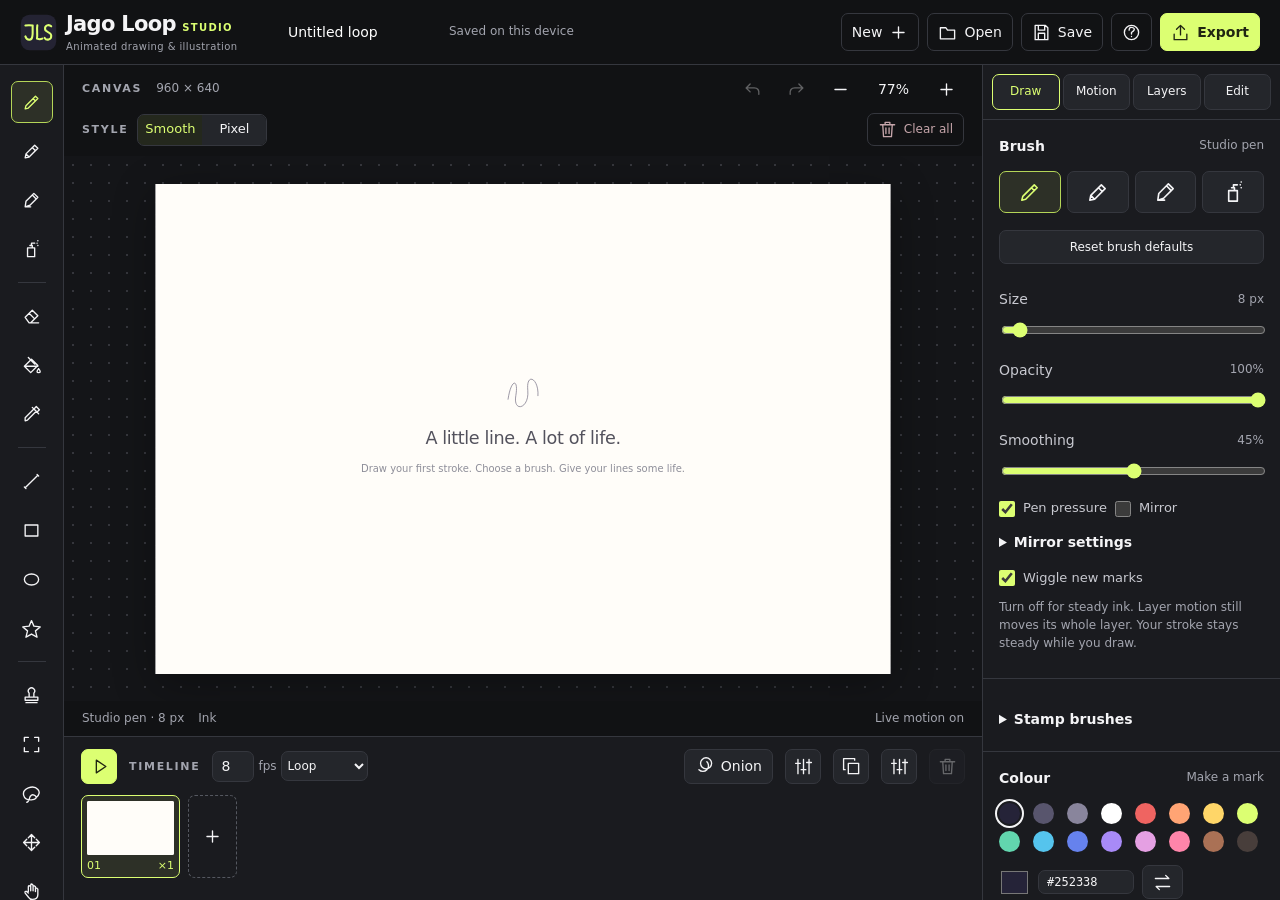
==== commit 05c82229: "Publish final Jago builds with legacy internal names removed" ====
--- a/index.html
+++ b/index.html
@@ -69,11 +69,11 @@
 <section class="section" data-panel="layers"><div class="section-title">Shading</div><label class="check"><input id="alphaLock" type="checkbox" >Lock this layer’s transparency</label><label class="field compact">Blend mode<select id="layerBlend"><option value="source-over">Normal</option><option value="multiply">Multiply</option><option value="screen">Screen</option><option value="overlay">Overlay</option><option value="darken">Darken</option><option value="lighten">Lighten</option></select></label><label class="field compact">Clip inside<select id="clipBase"><option value="">No clipping</option></select></label><label class="check"><input id="followMotion" type="checkbox" checked>Follow base layer motion</label><button id="newClipLayer" class="full-width">Add shading layer</button><label class="field compact">Fill boundaries<select id="fillReference"><option value="layer">Active layer</option><option value="visible">All visible artwork</option></select></label><p class="hint">Alpha lock affects new marks. A clipping layer keeps shading inside its base layer.</p><p class="hint">Base is the main colour, Shadow is the darker shade, and Light is the highlight. Choose a colour, then Use to draw with it. These swatches do not recolour existing artwork. Add a shading layer to keep new shadows inside your base shape.</p><div class="shade-palette"><label>Base<input id="shadeBase" type="color" value="#e6a372"><button id="pickBase">Use</button></label><label>Shadow<input id="shadeShadow" type="color" value="#805c73"><button id="pickShadow">Use</button></label><label>Light<input id="shadeLight" type="color" value="#ffebae"><button id="pickLight">Use</button></label></div><div class="button-grid"><button id="celBrush">Hard shading</button><button id="hatchBrush">Hatching</button><button id="ditherBrush">Pixel dither</button></div></section><section class="section" data-panel="edit"><div class="section-title">Selection &amp; transform</div><div class="button-grid"><button id="selectRectangle">Rectangle (U)</button><button id="selectLasso">Lasso (K)</button></div><p id="selectionStatus" class="hint">Draw around part of the active layer.</p><div class="button-grid"><button id="selectionCopy">Copy</button><button id="selectionCut">Cut</button><button id="selectionPaste">Paste</button><button id="selectionDelete">Delete</button><button id="selectionClear">Deselect</button></div><details><summary>Transform selected artwork</summary><p class="hint">Moving, copying and transforming keep the original marks and their animation. Motion resumes after you drop the selection. The selection edge clips its contents.</p><div class="number-grid"><label>Scale %<input id="selectionScale" type="number" min="10" max="400" value="100"></label><label>Angle °<input id="selectionAngle" type="number" min="-180" max="180" value="0"></label><label>Move across<input id="selectionX" type="number" min="-2048" max="2048" value="0"></label><label>Move down<input id="selectionY" type="number" min="-2048" max="2048" value="0"></label></div><button id="selectionTransform" class="full-width">Apply transform</button></details></section><section class="section" data-panel="edit"><div class="section-title">Drawing aids</div><label class="field compact">Canvas guides<select id="guideMode"><option value="none">Off</option><option value="grid">Grid</option><option value="arc">Arc with equal time steps</option></select></label><div id="gridControls" class="hidden"><div class="control"><label for="gridWidth">Cell width (px)<output id="gridWidthValue">40</output></label><input id="gridWidth" type="range" min="8" max="256" value="40" step="1"></div><div class="control"><label for="gridHeight">Cell height (px)<output id="gridHeightValue">40</output></label><input id="gridHeight" type="range" min="8" max="256" value="40" step="1"></div><div class="control"><label for="gridX">Offset across (px)<output id="gridXValue">0</output></label><input id="gridX" type="range" min="0" max="256" value="0" step="1"></div><div class="control"><label for="gridY">Offset down (px)<output id="gridYValue">0</output></label><input id="gridY" type="range" min="0" max="256" value="0" step="1"></div><div class="control"><label for="gridMajor">Strong line every (cells)<output id="gridMajorValue">4</output></label><input id="gridMajor" type="range" min="1" max="10" value="4" step="1"></div><button id="resetGrid" class="full-width">Reset grid</button><p class="hint">A visual guide only. It does not snap or move your drawing.</p></div><div id="arcControls" class="hidden"><div class="control"><label for="arcX">Centre across (%)<output id="arcXValue">50</output></label><input id="arcX" type="range" min="0" max="100" value="50" step="1"></div><div class="control"><label for="arcY">Baseline down (%)<output id="arcYValue">80</output></label><input id="arcY" type="range" min="0" max="100" value="80" step="1"></div><div class="control"><label for="arcWidth">Arc width (%)<output id="arcWidthValue">76</output></label><input id="arcWidth" type="range" min="10" max="180" value="76" step="1"></div><div class="control"><label for="arcHeight">Arc rise (%)<output id="arcHeightValue">50</output></label><input id="arcHeight" type="range" min="-80" max="80" value="50" step="1"></div><div class="control"><label for="arcSteps">Timing intervals<output id="arcStepsValue">12</output></label><input id="arcSteps" type="range" min="2" max="24" value="12" step="1"></div><button id="resetArc" class="full-width">Reset arc</button><p class="hint">These controls position a guide only. They do not move or animate your drawing.</p></div><p class="hint">Mouse: choose Pan (H) and drag, or drag with the middle button. Use the mouse wheel to zoom and 0 to fit the canvas.</p><details><summary>Touchscreen and pen</summary><label class="check"><input id="touchDraw" type="checkbox" checked>Draw with one finger</label><p class="hint">On a touchscreen, two fingers pan and zoom. Turn off finger drawing to pan with one finger while using a pen. These settings do not affect mouse input.</p></details><p class="hint">Guides are never exported.</p><div class="button-grid"><button id="copyFrameArt">Copy frame artwork</button><button id="pasteFrameArt">Paste frame artwork</button><button id="saveCheckpoint">Save snapshot</button><button id="openRecovery">Recovery snapshots</button></div></section></aside>
 <section class="timeline" aria-label="Animation timeline"><div class="timeline-header"><button id="playBtn" class="primary icon" title="Play / pause (Space)"><i data-icon="play"></i></button><span class="eyebrow">TIMELINE</span><div class="row"><input id="fps" class="fps-input" type="number" min="1" max="24" value="8" aria-label="Frames per second"><label for="fps">fps</label><select id="loopMode" aria-label="Playback mode"><option value="loop">Loop</option><option value="pingpong">Ping-pong</option></select></div><div class="spacer"></div><button id="onionBtn" title="Onion skin (O)" aria-pressed="false"><i data-icon="onion"></i><span class="minor">Onion</span></button><button id="onionSettingsBtn" class="icon" title="Onion skin settings"><i data-icon="sliders"></i></button><button id="duplicateFrame" class="icon" title="Duplicate frame (D)"><i data-icon="copy"></i></button><button id="frameOptions" class="icon" title="Frame timing and order"><i data-icon="sliders"></i></button><button id="deleteFrame" class="icon" title="Delete current frame"><i data-icon="trash"></i></button></div><div id="frames" class="frames"></div></section>
 </main>
-<dialog id="importImageDialog"><h2>Add an image</h2><p>Import PNG, JPEG, WebP or GIF. Images fit inside the canvas. Animated GIFs import as a still image.</p><label class="field">Place image on<select id="imageDestination"><option value="new">A new layer</option><option value="active">The active layer</option></select></label><p class="hint">A new layer lets you move, hide or animate the image separately. It appears in the current frame.</p><div class="dialog-actions"><button data-close>Cancel</button><button id="chooseImage" class="primary">Choose image</button></div></dialog><input id="tipInput" type="file" accept="image/png" hidden><input id="presetInput" type="file" accept=".jagopresets,.json" hidden><dialog id="brushPackDialog"><h2>Make your own brush pack</h2><p>A stamp is a small shape or image you can paint with. For example, turn a drawn star into a stamp, then click to place one star or drag to paint a trail of stars.</p><ol class="brush-pack-steps"><li><strong>Create a stamp.</strong> Draw a small mark, then use Rectangle selection or Lasso to select it on its layer. Open <strong>Draw &gt; Stamp brushes</strong> and choose <strong>Create stamp from selection</strong>. Or choose <strong>Import stamp image</strong> to use a PNG. A transparent background avoids a box around the stamp.</li><li><strong>Try it out.</strong> Choose your stamp under <strong>Stamp shape</strong>. Adjust size, spacing and colour, then click <strong>Use stamp brush (J)</strong> and draw. Spacing controls the gaps between repeated marks.</li><li><strong>Save the setup.</strong> Open <strong>Stamp presets</strong>, enter a name and choose <strong>Save stamp preset</strong>. A preset remembers the stamp image and settings shown in the dialog. It saves that stamp setup even if you last used a normal pen.</li><li><strong>Make a pack.</strong> Repeat for any other stamps, then choose <strong>Export library</strong> in Stamp presets. This downloads all your saved stamp and motion presets as one .jagopresets file, including the custom stamp images they use.</li><li><strong>Share or reload it.</strong> Use <strong>Import library</strong> in Stamp presets to add a pack, then click a saved stamp's name to use it.</li></ol><p class="hint">Creating a stamp captures a still image, without its animation. Save movement separately with Save motion preset. Custom stamp images fit inside 128 × 128 pixels. A project holds 24 custom images; a library holds 30 stamp and 30 motion presets. Export a backup to keep or share. Use marks you own or have permission to share.</p><div class="dialog-actions"><button data-close>Done</button></div></dialog><dialog id="libraryDialog"><h2>Stamp &amp; motion presets</h2><p>A preset is a saved setup you can use again. Save stamp preset remembers the stamp image, size, colour, opacity and stamp options shown below, even if a normal pen is selected. It does not save normal pen or pencil settings. Export library downloads all saved stamp and motion presets as one shareable pack. Import library adds a pack you already have.</p><p id="stampPresetSummary" class="hint"></p><label class="field">Preset name<input id="presetName" type="text" maxlength="50" placeholder="My stipple stamp"></label><div class="button-grid"><button id="saveBrushPreset">Save stamp preset</button><button id="saveMotionPreset">Save motion preset</button></div><div id="presetList" class="preset-list"></div><div class="button-grid"><button id="exportPresets">Export library</button><button id="importPresets">Import library</button></div><div class="dialog-actions"><button data-close>Done</button></div></dialog><dialog id="recoveryDialog"><h2>Recovery snapshots</h2><p>Up to three recent local snapshots. Save a project file for a lasting backup.</p><div id="recoveryList" class="preset-list"></div><div class="dialog-actions"><button data-close>Done</button></div></dialog><div id="toast" class="toast" role="status"></div><input id="fileInput" type="file" accept=".jago,.wiggly,.json" hidden><input id="imageInput" type="file" accept="image/png,image/jpeg,image/webp,image/gif" hidden>
+<dialog id="importImageDialog"><h2>Add an image</h2><p>Import PNG, JPEG, WebP or GIF. Images fit inside the canvas. Animated GIFs import as a still image.</p><label class="field">Place image on<select id="imageDestination"><option value="new">A new layer</option><option value="active">The active layer</option></select></label><p class="hint">A new layer lets you move, hide or animate the image separately. It appears in the current frame.</p><div class="dialog-actions"><button data-close>Cancel</button><button id="chooseImage" class="primary">Choose image</button></div></dialog><input id="tipInput" type="file" accept="image/png" hidden><input id="presetInput" type="file" accept=".jagopresets,.json" hidden><dialog id="brushPackDialog"><h2>Make your own brush pack</h2><p>A stamp is a small shape or image you can paint with. For example, turn a drawn star into a stamp, then click to place one star or drag to paint a trail of stars.</p><ol class="brush-pack-steps"><li><strong>Create a stamp.</strong> Draw a small mark, then use Rectangle selection or Lasso to select it on its layer. Open <strong>Draw &gt; Stamp brushes</strong> and choose <strong>Create stamp from selection</strong>. Or choose <strong>Import stamp image</strong> to use a PNG. A transparent background avoids a box around the stamp.</li><li><strong>Try it out.</strong> Choose your stamp under <strong>Stamp shape</strong>. Adjust size, spacing and colour, then click <strong>Use stamp brush (J)</strong> and draw. Spacing controls the gaps between repeated marks.</li><li><strong>Save the setup.</strong> Open <strong>Stamp presets</strong>, enter a name and choose <strong>Save stamp preset</strong>. A preset remembers the stamp image and settings shown in the dialog. It saves that stamp setup even if you last used a normal pen.</li><li><strong>Make a pack.</strong> Repeat for any other stamps, then choose <strong>Export library</strong> in Stamp presets. This downloads all your saved stamp and motion presets as one .jagopresets file, including the custom stamp images they use.</li><li><strong>Share or reload it.</strong> Use <strong>Import library</strong> in Stamp presets to add a pack, then click a saved stamp's name to use it.</li></ol><p class="hint">Creating a stamp captures a still image, without its animation. Save movement separately with Save motion preset. Custom stamp images fit inside 128 × 128 pixels. A project holds 24 custom images; a library holds 30 stamp and 30 motion presets. Export a backup to keep or share. Use marks you own or have permission to share.</p><div class="dialog-actions"><button data-close>Done</button></div></dialog><dialog id="libraryDialog"><h2>Stamp &amp; motion presets</h2><p>A preset is a saved setup you can use again. Save stamp preset remembers the stamp image, size, colour, opacity and stamp options shown below, even if a normal pen is selected. It does not save normal pen or pencil settings. Export library downloads all saved stamp and motion presets as one shareable pack. Import library adds a pack you already have.</p><p id="stampPresetSummary" class="hint"></p><label class="field">Preset name<input id="presetName" type="text" maxlength="50" placeholder="My stipple stamp"></label><div class="button-grid"><button id="saveBrushPreset">Save stamp preset</button><button id="saveMotionPreset">Save motion preset</button></div><div id="presetList" class="preset-list"></div><div class="button-grid"><button id="exportPresets">Export library</button><button id="importPresets">Import library</button></div><div class="dialog-actions"><button data-close>Done</button></div></dialog><dialog id="recoveryDialog"><h2>Recovery snapshots</h2><p>Up to three recent local snapshots. Save a project file for a lasting backup.</p><div id="recoveryList" class="preset-list"></div><div class="dialog-actions"><button data-close>Done</button></div></dialog><div id="toast" class="toast" role="status"></div><input id="fileInput" type="file" accept=".jago,.json" hidden><input id="imageInput" type="file" accept="image/png,image/jpeg,image/webp,image/gif" hidden>
 <dialog id="onionDialog"><h2>Onion skin</h2><p>See neighbouring drawing frames while you work. Earlier frames are pink; later frames are blue.</p><label class="check"><input id="onionEnabled" type="checkbox">Show onion skin</label><div class="control"><label for="onionBefore">Frames before<output id="onionBeforeValue">1</output></label><input id="onionBefore" type="range" min="0" max="8" value="1"></div><div class="control"><label for="onionAfter">Frames after<output id="onionAfterValue">1</output></label><input id="onionAfter" type="range" min="0" max="8" value="1"></div><div class="control"><label for="onionOpacity">Onion opacity (%)<output id="onionOpacityValue">20</output></label><input id="onionOpacity" type="range" min="5" max="80" value="20"></div><label class="check"><input id="onionFade" type="checkbox" checked>Fade frames further away</label><label class="check"><input id="onionOriginal" type="checkbox">Use original artwork colours</label><p class="hint">Closer frames are stronger when fading is on. Frames stop at the timeline ends. These guides are hidden during playback and never exported.</p><div class="dialog-actions"><button id="resetOnion">Reset defaults</button><button data-close>Done</button></div></dialog><dialog id="newDialog"><h2>Fresh paper.</h2><p>Save your current project first if you want to keep it.</p><label class="field">Canvas size<select id="canvasSize"><option value="960,640">Landscape · 960 × 640</option><option value="800,800">Square · 800 × 800</option><option value="640,960">Portrait · 640 × 960</option><option value="1280,720">Wide · 1280 × 720</option><option value="1920,1080">Full HD · 1920 × 1080</option><option value="1440,1440">Large square · 1440 × 1440</option><option value="1080,1920">Tall HD · 1080 × 1920</option><option value="512,342">Original · 512 × 342</option></select></label><label class="field">Drawing style<select id="newStyle"><option value="smooth">Smooth</option><option value="pixel">Pixel · classic 4 px grid</option></select></label><label class="field">Start with<select id="starter"><option value="blank">A blank canvas</option><option value="demo">Bouncing ball · pencil animation study</option></select></label><div class="dialog-actions"><button data-close>Cancel</button><button id="createProject" class="primary">Create drawing</button></div></dialog>
 <dialog id="exportDialog"><h2>Let it out into the world.</h2><p id="exportSummary">Export your drawing.</p><label class="field">Format<select id="exportFormat"><option value="gif">Animated GIF · seamless loop</option><option value="png">PNG · current frame</option><option value="sequence">PNG sequence · full motion (ZIP)</option><option value="sheet">PNG sprite sheet · all frames</option></select></label><label class="field">Drawing style<select id="exportStyle"><option value="current">Current canvas style</option><option value="smooth">Smooth</option><option value="pixel">Pixel</option></select></label><label class="field">Size<select id="exportScale"><option value="0.5">50% · smaller file</option><option value="1" selected>100% · original size</option><option value="2">200% · double dimensions</option></select></label><label class="field hidden" id="sequenceRateField">PNG sequence frame rate<select id="sequenceRate"><option value="12">12 fps</option><option value="24" selected>24 fps</option><option value="30">30 fps</option><option value="60">60 fps</option></select></label><label class="field" id="secondsField">Loop length (seconds)<input id="exportSeconds" type="number" min="1" max="12" value="3"></label><label class="check"><input id="exportTransparent" type="checkbox">Transparent background</label><p id="exportNote" style="font-size:12px">GIF uses 256 colours. PNG keeps full colour and soft transparency.</p><progress id="exportProgress" value="0" max="1" class="hidden"></progress><div class="dialog-actions"><button data-close>Cancel</button><button id="downloadExport" class="primary"><i data-icon="export"></i>Export GIF</button></div></dialog>
 <dialog id="frameDialog"><h2>Frame settings</h2><label class="field">Hold for (timeline beats)<input id="frameHold" type="number" min="1" max="24" value="1"></label><p>A longer hold keeps this drawing on screen while its lines keep wiggling.</p><button id="allFrameTiming" class="full-width">Apply timing to all frames</button><p class="hint">Changing the number edits the current frame. The button copies this hold to every existing frame. Undo restores the previous timings. Timeline fps already applies to every frame.</p><p id="frameTimingResult" class="hint" role="status" aria-live="polite"></p><div class="row"><button id="frameLeft">← Move earlier</button><button id="frameRight">Move later →</button></div><div class="dialog-actions"><button data-close>Done</button></div></dialog>
-<dialog id="helpDialog"><button class="icon close" data-close aria-label="Close help"><i data-icon="close"></i></button><h2>Small strokes. Big personality.</h2><label class="field compact">Application theme<select id="appTheme"><option value="charcoal">Charcoal</option><option value="paper">Warm paper</option><option value="plum">Midnight plum</option><option value="candy">Candy cloud</option></select></label><p class="hint">Changes the workspace colours only. Your drawing and exported colours stay the same.</p><p>Draw freely. Wiggle new marks adds movement after you finish a stroke; turn it off in Draw for steady ink. Add frames for movement; duplicate a frame to build on it. Layers exist across all frames, with separate drawings in each.</p><div class="shortcut-grid"><span>Pen / pencil / marker / spray</span><kbd>B / P / M / A</kbd><span>Eraser / fill / colour picker</span><kbd>E / F / I</kbd><span>Line / rectangle / ellipse</span><kbd>L / R / C</kbd><span>Triangle / star / heart</span><kbd>T / S / G</kbd><span>Diamond / arrow / hexagon</span><kbd>Q / Y / N</kbd><span>Play / pause</span><kbd>Space</kbd><span>Undo / redo</span><kbd>Ctrl Z / Ctrl Shift Z</kbd><span>Previous / next frame</span><kbd>← / →</kbd><span>Duplicate frame / onion skin</span><kbd>D / O</kbd><span>Brush size / swap colour</span><kbd>[ ] / X</kbd><span>Move layer artwork</span><kbd>V + drag</kbd><span>Pan / zoom / fit</span><kbd>H + drag / wheel / 0</kbd><span>Straight angles / square / circle</span><kbd>Shift + draw</kbd><span>Save project / export</span><kbd>Ctrl S / Ctrl E</kbd></div><p>Switch between Smooth and Pixel above the canvas at any time. Pixel size changes the block size without changing your strokes. Exports can use either style. The shapes button opens the extra shapes; Filled shape applies to new shapes.</p><p>The Move tool moves selected pixels when there is a selection, or the whole active layer when there is none. Paste returns artwork to its original position. Hold Shift to move in one direction. Fill can use the active layer or all visible artwork as a boundary. Erasing affects only the active layer. Use the layer lock to protect your work. Layer motion also moves imported images.</p><div class="row"><button id="demoBtn">Try Bouncing ball</button></div><p class="hint">Stamp brush: J. Rectangle selection: U. Lasso: K. Copy/cut/paste selection: Ctrl C / X / V. Motion, shading and recovery live in the inspector tabs.</p><div class="button-grid"><button id="motionStudy">Motion study</button><button id="shadingStudy">Shading study</button></div><p class="hint">Motion study: the pendulum sways from its top pivot, the hatched ribbon ripples and a loose pencil line flutters. A soft shadow breathes twice per swing. Select their named layers to explore each motion.</p><p class="hint">Shading study: toggle the five named layers to explore the cast shadow, pencil base, stipple, hatching and highlight. Clipped shading follows the gently moving ball. Try Smooth and Pixel.</p><section class="about-support"><h3>About &amp; support</h3><p>Created by Cameron Jago Lis Illustrates.</p><p><a href="https://cameronjagolis.co.uk/" target="_blank" rel="noopener noreferrer">Illustration website</a> · <a href="https://ko-fi.com/cameronillustrates" target="_blank" rel="noopener noreferrer">Support on Ko-fi</a> · <a href="https://github.com/snowwy123/Jago-Loop-Studio" target="_blank" rel="noopener noreferrer">GitHub</a></p><p class="hint">Support is optional and helps Cameron develop Jago Loop Studio. All drawing tools stay free.</p></section><div class="about-credits"><span class="credit-role">Inspiration</span><strong>John Earnest · Internet Janitor</strong>Creator of <a href="https://internet-janitor.itch.io/wigglypaint" target="_blank" rel="noopener noreferrer">WigglyPaint</a> and <a href="https://github.com/JohnEarnest/Decker" target="_blank" rel="noopener noreferrer">Decker</a>. Jago Loop Studio does not include the Decker runtime.<span class="credit-role">Studio edition</span><strong>Cameron Jago Lis Illustrates</strong>Creator of Jago Loop Studio. Studio code is released under the MIT License. Microsoft WebView2 licence and third-party notices are included with the Windows app.<p>An independent edition inspired by the original work, not an official release or endorsement by its creator. Jago Loop Studio saves .jago projects and opens earlier .wiggly projects and does not import original Decker HTML or .deck files. Version 1.0.6 · Windows + browser suite.</p></div></dialog>
+<dialog id="helpDialog"><button class="icon close" data-close aria-label="Close help"><i data-icon="close"></i></button><h2>Small strokes. Big personality.</h2><label class="field compact">Application theme<select id="appTheme"><option value="charcoal">Charcoal</option><option value="paper">Warm paper</option><option value="plum">Midnight plum</option><option value="candy">Candy cloud</option></select></label><p class="hint">Changes the workspace colours only. Your drawing and exported colours stay the same.</p><p>Draw freely. Wiggle new marks adds movement after you finish a stroke; turn it off in Draw for steady ink. Add frames for movement; duplicate a frame to build on it. Layers exist across all frames, with separate drawings in each.</p><div class="shortcut-grid"><span>Pen / pencil / marker / spray</span><kbd>B / P / M / A</kbd><span>Eraser / fill / colour picker</span><kbd>E / F / I</kbd><span>Line / rectangle / ellipse</span><kbd>L / R / C</kbd><span>Triangle / star / heart</span><kbd>T / S / G</kbd><span>Diamond / arrow / hexagon</span><kbd>Q / Y / N</kbd><span>Play / pause</span><kbd>Space</kbd><span>Undo / redo</span><kbd>Ctrl Z / Ctrl Shift Z</kbd><span>Previous / next frame</span><kbd>← / →</kbd><span>Duplicate frame / onion skin</span><kbd>D / O</kbd><span>Brush size / swap colour</span><kbd>[ ] / X</kbd><span>Move layer artwork</span><kbd>V + drag</kbd><span>Pan / zoom / fit</span><kbd>H + drag / wheel / 0</kbd><span>Straight angles / square / circle</span><kbd>Shift + draw</kbd><span>Save project / export</span><kbd>Ctrl S / Ctrl E</kbd></div><p>Switch between Smooth and Pixel above the canvas at any time. Pixel size changes the block size without changing your strokes. Exports can use either style. The shapes button opens the extra shapes; Filled shape applies to new shapes.</p><p>The Move tool moves selected pixels when there is a selection, or the whole active layer when there is none. Paste returns artwork to its original position. Hold Shift to move in one direction. Fill can use the active layer or all visible artwork as a boundary. Erasing affects only the active layer. Use the layer lock to protect your work. Layer motion also moves imported images.</p><div class="row"><button id="demoBtn">Try Bouncing ball</button></div><p class="hint">Stamp brush: J. Rectangle selection: U. Lasso: K. Copy/cut/paste selection: Ctrl C / X / V. Motion, shading and recovery live in the inspector tabs.</p><div class="button-grid"><button id="motionStudy">Motion study</button><button id="shadingStudy">Shading study</button></div><p class="hint">Motion study: the pendulum sways from its top pivot, the hatched ribbon ripples and a loose pencil line flutters. A soft shadow breathes twice per swing. Select their named layers to explore each motion.</p><p class="hint">Shading study: toggle the five named layers to explore the cast shadow, pencil base, stipple, hatching and highlight. Clipped shading follows the gently moving ball. Try Smooth and Pixel.</p><section class="about-support"><h3>About &amp; support</h3><p>Created by Cameron Jago Lis Illustrates.</p><p><a href="https://cameronjagolis.co.uk/" target="_blank" rel="noopener noreferrer">Illustration website</a> · <a href="https://ko-fi.com/cameronillustrates" target="_blank" rel="noopener noreferrer">Support on Ko-fi</a> · <a href="https://github.com/snowwy123/Jago-Loop-Studio" target="_blank" rel="noopener noreferrer">GitHub</a></p><p class="hint">Support is optional and helps Cameron develop Jago Loop Studio. All drawing tools stay free.</p></section><div class="about-credits"><span class="credit-role">Inspiration</span><strong>John Earnest · Internet Janitor</strong>Creator of <a href="https://internet-janitor.itch.io/wigglypaint" target="_blank" rel="noopener noreferrer">WigglyPaint</a> and <a href="https://github.com/JohnEarnest/Decker" target="_blank" rel="noopener noreferrer">Decker</a>. Jago Loop Studio does not include the Decker runtime.<span class="credit-role">Studio edition</span><strong>Cameron Jago Lis Illustrates</strong>Creator of Jago Loop Studio. Studio code is released under the MIT License. Microsoft WebView2 licence and third-party notices are included with the Windows app.<p>An independent edition inspired by the original work, not an official release or endorsement by its creator. Jago Loop Studio saves and opens .jago projects. Version 1.0.6 · Windows + browser suite.</p></div></dialog>
 <dialog id="confirmDialog"><h2 id="confirmTitle">Remove this?</h2><p id="confirmBody"></p><div class="dialog-actions"><button data-close>Cancel</button><button id="confirmAction" class="primary">Remove</button></div></dialog>
 <dialog id="shapesDialog"><button class="icon close" data-close aria-label="Close shapes"><i data-icon="close"></i></button><h2>Choose a shape</h2><p>Drag across the canvas to place it. Hold Shift for equal proportions, or to snap an arrow to 45° angles.</p><div id="shapeGrid" class="shape-grid"></div><div class="dialog-actions"><button data-close>Done</button></div></dialog>
 <dialog id="renameDialog"><h2>Layer name</h2><label class="field">Name<input type="text" id="layerNameInput" maxlength="40"></label><div class="dialog-actions"><button data-close>Cancel</button><button id="applyLayerName" class="primary">Rename</button></div></dialog>
@@ -376,7 +376,7 @@
 function filename(ext){return(project.name.replace(/[^\p{L}\p{N}_ -]/gu,'').trim()||'Jago drawing')+ext;}
 function download(blob,name){const url=URL.createObjectURL(blob),a=document.createElement('a');a.href=url;a.download=name;document.body.append(a);a.click();a.remove();setTimeout(()=>URL.revokeObjectURL(url),30000);}
 $('saveBtn').onclick=()=>{download(new Blob([snapshot()],{type:'application/json'}),filename('.jago'));dirty=false;toast('Editable project downloaded');};$('openBtn').onclick=()=>$('fileInput').click();
-function validateProject(v){const fail=()=>{throw Error('That is not a valid Jago Loop Studio project. Original Decker files are not supported.');},num=(n,a,b)=>typeof n==='number'&&Number.isFinite(n)&&n>=a&&n<=b,int=(n,a,b)=>Number.isInteger(n)&&num(n,a,b),hex=s=>typeof s==='string'&&/^#[0-9a-f]{6}$/i.test(s);if(!v||!((v.format==='wiggly-studio'&&v.version===1)||(v.format==='jago-loop-studio'&&[2,3,4].includes(v.version)))||!int(v.width,64,2048)||!int(v.height,64,2048)||v.width*v.height>2097152||typeof v.name!=='string'||v.name.length>100||!hex(v.paper)||!num(v.wiggle,0,12)||!int(v.boil,1,24)||!int(v.fps,1,24)||!['loop','pingpong'].includes(v.loop)||typeof v.transparent!=='boolean'||typeof v.wiggleEnabled!=='boolean'||!Array.isArray(v.layers)||v.layers.length<1||v.layers.length>12||!Array.isArray(v.frames)||v.frames.length<1||v.frames.length>48)fail();if(v.renderStyle===undefined)v.renderStyle='smooth';if(v.pixelSize===undefined)v.pixelSize=4;if(!['smooth','pixel'].includes(v.renderStyle)||![1,2,3,4,6,8,12].includes(v.pixelSize))fail();const ids=new Set();for(const l of v.layers){if(!l||typeof l.id!=='string'||!/^[a-z0-9]{1,30}$/i.test(l.id)||['__proto__','constructor','prototype'].includes(l.id)||ids.has(l.id)||typeof l.name!=='string'||l.name.length>100||!num(l.opacity,0,1)||typeof l.visible!=='boolean'||typeof l.locked!=='boolean')fail();ids.add(l.id);}if(!int(v.current,0,v.frames.length-1)||!ids.has(v.activeLayer))fail();let count=0,points=0;for(const f of v.frames){if(!f||!int(f.hold,1,24)||!f.contents||typeof f.contents!=='object')fail();for(const id of ids){const ops=f.contents[id];if(!Array.isArray(ops))fail();for(const op of ops){if(++count>10000||!op)fail();if(op.kind==='image'){if(typeof op.src!=='string'||!/^data:image\/(png|jpeg|webp);base64,/.test(op.src)||op.src.length>16e6||!num(op.x,-1e6,1e6)||!num(op.y,-1e6,1e6)||(op.flipX!==undefined&&typeof op.flipX!=='boolean')||(op.flipY!==undefined&&typeof op.flipY!=='boolean')||!num(op.w,1,4096)||!num(op.h,1,4096)||!num(op.opacity,0,1))fail();}else if(op.kind==='stroke'){if(!['pen','pencil','marker','spray','stamp','eraser','line','rect','ellipse',...extraShapes].includes(op.tool)||!hex(op.color)||!num(op.size,1,160)||!num(op.opacity,0,1)||!int(op.seed,0,1e9)||typeof op.pressure!=='boolean'||typeof op.animate!=='boolean'||typeof op.mirror!=='boolean'||(op.filled!==undefined&&typeof op.filled!=='boolean')||!Array.isArray(op.points)||op.points.length<1||op.points.length>20000)fail();points+=op.points.length;if(points>500000)fail();for(const p of op.points)if(!p||!num(p.x,-1e6,1e6)||!num(p.y,-1e6,1e6)||!num(p.p,0,1))fail();}else fail();}}}return v;}
+function validateProject(v){const fail=()=>{throw Error('That is not a valid Jago Loop Studio project. Open a saved .jago project.');},num=(n,a,b)=>typeof n==='number'&&Number.isFinite(n)&&n>=a&&n<=b,int=(n,a,b)=>Number.isInteger(n)&&num(n,a,b),hex=s=>typeof s==='string'&&/^#[0-9a-f]{6}$/i.test(s);if(!v||!(v.format==='jago-loop-studio'&&[2,3,4].includes(v.version))||!int(v.width,64,2048)||!int(v.height,64,2048)||v.width*v.height>2097152||typeof v.name!=='string'||v.name.length>100||!hex(v.paper)||!num(v.wiggle,0,12)||!int(v.boil,1,24)||!int(v.fps,1,24)||!['loop','pingpong'].includes(v.loop)||typeof v.transparent!=='boolean'||typeof v.wiggleEnabled!=='boolean'||!Array.isArray(v.layers)||v.layers.length<1||v.layers.length>12||!Array.isArray(v.frames)||v.frames.length<1||v.frames.length>48)fail();if(v.renderStyle===undefined)v.renderStyle='smooth';if(v.pixelSize===undefined)v.pixelSize=4;if(!['smooth','pixel'].includes(v.renderStyle)||![1,2,3,4,6,8,12].includes(v.pixelSize))fail();const ids=new Set();for(const l of v.layers){if(!l||typeof l.id!=='string'||!/^[a-z0-9]{1,30}$/i.test(l.id)||['__proto__','constructor','prototype'].includes(l.id)||ids.has(l.id)||typeof l.name!=='string'||l.name.length>100||!num(l.opacity,0,1)||typeof l.visible!=='boolean'||typeof l.locked!=='boolean')fail();ids.add(l.id);}if(!int(v.current,0,v.frames.length-1)||!ids.has(v.activeLayer))fail();let count=0,points=0;for(const f of v.frames){if(!f||!int(f.hold,1,24)||!f.contents||typeof f.contents!=='object')fail();for(const id of ids){const ops=f.contents[id];if(!Array.isArray(ops))fail();for(const op of ops){if(++count>10000||!op)fail();if(op.kind==='image'){if(typeof op.src!=='string'||!/^data:image\/(png|jpeg|webp);base64,/.test(op.src)||op.src.length>16e6||!num(op.x,-1e6,1e6)||!num(op.y,-1e6,1e6)||(op.flipX!==undefined&&typeof op.flipX!=='boolean')||(op.flipY!==undefined&&typeof op.flipY!=='boolean')||!num(op.w,1,4096)||!num(op.h,1,4096)||!num(op.opacity,0,1))fail();}else if(op.kind==='stroke'){if(!['pen','pencil','marker','spray','stamp','eraser','line','rect','ellipse',...extraShapes].includes(op.tool)||!hex(op.color)||!num(op.size,1,160)||!num(op.opacity,0,1)||!int(op.seed,0,1e9)||typeof op.pressure!=='boolean'||typeof op.animate!=='boolean'||typeof op.mirror!=='boolean'||(op.filled!==undefined&&typeof op.filled!=='boolean')||!Array.isArray(op.points)||op.points.length<1||op.points.length>20000)fail();points+=op.points.length;if(points>500000)fail();for(const p of op.points)if(!p||!num(p.x,-1e6,1e6)||!num(p.y,-1e6,1e6)||!num(p.p,0,1))fail();}else fail();}}}return v;}
 $('fileInput').onchange=async e=>{const file=e.target.files[0];e.target.value='';if(!file)return;try{if(file.size>25e6)throw Error('Project files must be under 25 MB.');const next=validateProject(JSON.parse(await file.text()));const accept=async()=>{const old=project;try{pause();clearSelection();project=next;await preloadImages();resizeBuffers();invalidate();resetHistory();updateUI();fit();scheduleSave();toast('Project opened');}catch(err){project=old;afterRestore();toast('An image in the project could not be opened');}};confirmAction('Open this project?','This replaces the current drawing. Save a project file first if you want to keep it.',accept);}catch(err){toast(err instanceof SyntaxError?'This file is not a Studio project':err.message);}};
 async function importImageData(src,name,destination='new',expected={project,frame:currentFrame(),layer:project.activeLayer}){
  if(destination==='new'&&project.layers.length>=12)throw Error('This project has reached 12 layers. Choose the active layer or remove a layer first.');
@@ -1099,7 +1099,7 @@
 };
 async function init(){
  try{const saved=localStorage.getItem(JAGO_KEY);if(saved){project=validateProject(JSON.parse(saved));await preloadImages();}}
- catch(err){project=fresh();toast('Saved drawing could not be restored. Open a saved .jago or .wiggly project if you have one.');}
+ catch(err){project=fresh();toast('Saved drawing could not be restored. Open a saved .jago project if you have one.');}
  initialiseStudio();resizeBuffers();invalidate();resetHistory();setTool('pen');setColour(colour);updateUI();fit();requestAnimationFrame(tick);
 }
 init().catch(err=>{console.error(err);toast("The studio could not start. Reload or open a saved project.");});
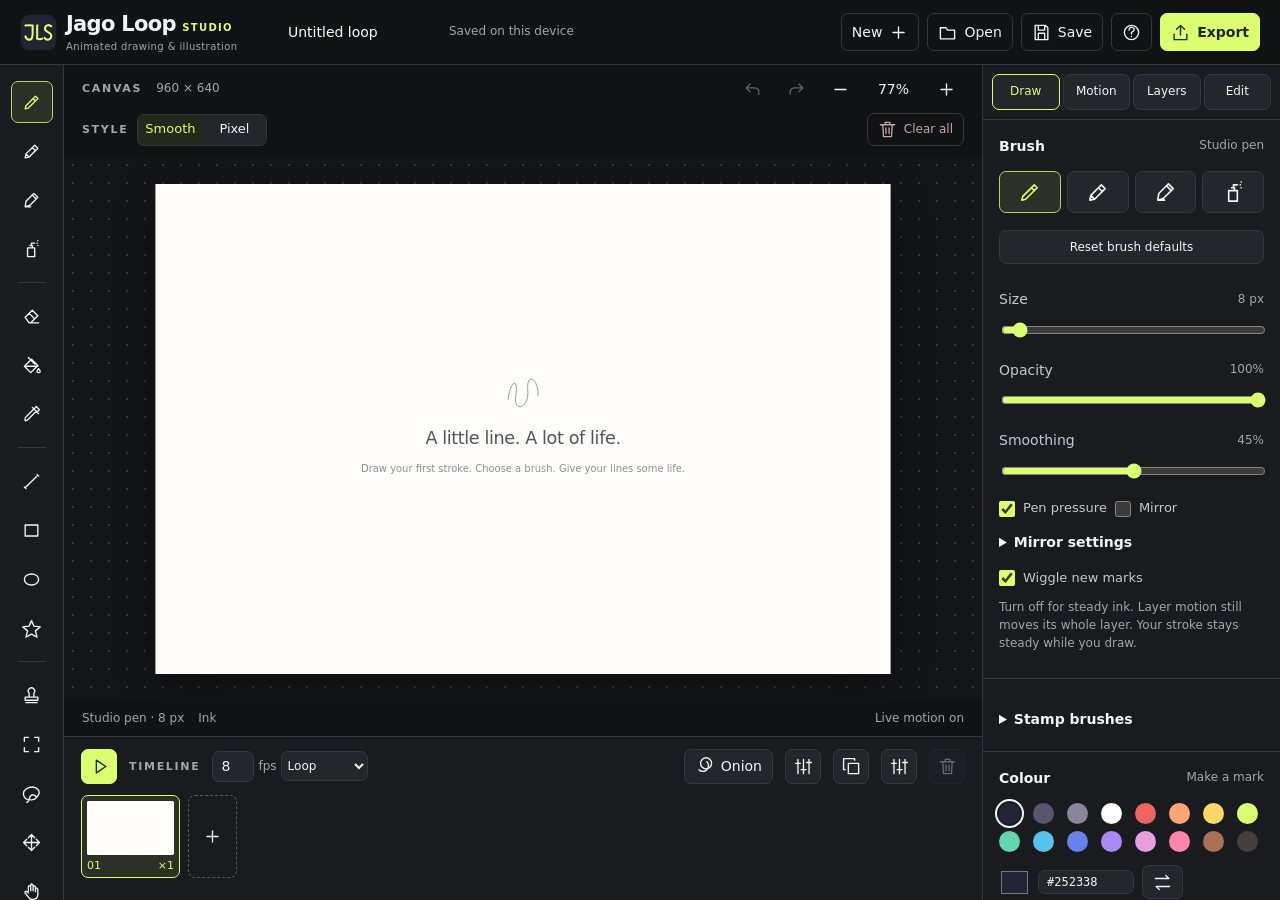
==== commit 815eb957: "Jago Loop Studio v1.0.7 | Motion fixes Brush and shape samplers now animate on opening, and the brus" ====
--- a/index.html
+++ b/index.html
@@ -64,7 +64,7 @@
 <details><summary>Variation &amp; pressure</summary><div id="stampRotationControl"><div class="control"><label for="stampRotation">Stamp rotation<output id="stampRotationValue">0</output></label><input id="stampRotation" type="range" min="-180" max="180" value="0" step="1"></div><label id="stampFollowControl" class="check"><input id="stampFollow" type="checkbox">Rotate along the stroke</label></div><div class="control"><label for="stampScatter">Scatter (%)<output id="stampScatterValue">0</output></label><input id="stampScatter" type="range" min="0" max="200" value="0" step="1"></div><div class="control"><label for="stampVariation">Size variation (%)<output id="stampVariationValue">10</output></label><input id="stampVariation" type="range" min="0" max="100" value="10" step="1"></div><label id="stampColourControl" class="check"><input id="stampColour" type="checkbox">Keep original image colours</label><label class="check"><input id="stampPressureOpacity" type="checkbox">Pressure changes opacity</label></details>
 <label class="field compact">How stamps move<select id="stampMotionPlacement"><option value="stroke">Follow the moving stroke</option><option value="individual">Each stamp moves independently</option><option value="layer">Use only whole-layer motion</option></select></label>
 <div class="button-grid"><button id="importTip">Import stamp image</button><button id="selectionTip">Create stamp from selection</button><button id="openBrushLibrary">Stamp presets</button><button id="brushPackHelp">Make a brush pack</button></div><p class="hint">A stamp repeats a shape or image as you draw. Save stamp preset remembers that shape and its settings. It does not save normal pen or pencil settings.</p></details></section><section class="section" data-panel="draw"><div class="section-title"><span>Colour</span><small>Make a mark</small></div><div id="palette" class="palette"></div><div class="color-row"><input id="color" type="color" value="#252338" aria-label="Custom drawing colour"><input id="hexColor" type="text" value="#252338" maxlength="7" aria-label="Hex colour"><button id="swapColor" title="Swap current and previous colour (X)"><i data-icon="swap"></i></button></div></section>
-<section class="section" data-panel="motion"><div class="section-title"><span class="motion-heading"><i data-icon="wiggle"></i>Motion</span><input id="wiggleEnabled" type="checkbox" checked aria-label="Enable wiggle"></div><div class="motion-editor"><label class="field compact">Wiggle type<select id="motionType"><option value="classic">Classic line boil</option><option value="sway">Sway</option><option value="ripple">Ripple</option><option value="flutter">Flutter</option><option value="breathe">Breathe</option><option value="spring">Spring</option><option value="drift">Drift</option><option value="crawl">Texture crawl</option></select></label><canvas id="motionPreviewCanvas" width="240" height="80" aria-label="Preview of the selected motion"></canvas><p id="motionDescription" class="hint"></p><label class="field compact">Edit settings for<select id="motionScope"><option value="new">New strokes</option><option value="layer">Whole active layer</option></select></label><div id="modernMotionControls"><div class="control" data-motion-types="ripple flutter breathe spring drift crawl"><label for="mAmount">Amount<output id="mAmountValue">16</output></label><input id="mAmount" type="range" min="0" max="80" value="16" step="0.5"></div><div class="control" ><label for="mSpeed">Cycles per loop<output id="mSpeedValue">1</output></label><input id="mSpeed" type="range" min="1" max="8" value="1" step="0.25"></div><div class="control" data-motion-types="sway"><label for="mAngle">Rocking angle<output id="mAngleValue">10</output></label><input id="mAngle" type="range" min="0" max="60" value="10" step="1"></div><div class="control" data-motion-types="ripple"><label for="mWavelength">Wavelength<output id="mWavelengthValue">120</output></label><input id="mWavelength" type="range" min="10" max="1000" value="120" step="5"></div><div class="control" data-motion-types="flutter"><label for="mReach">Flutter reach<output id="mReachValue">100</output></label><input id="mReach" type="range" min="10" max="100" value="100" step="1"></div><div class="control" data-motion-types="flutter"><label for="mGust">Gust variation<output id="mGustValue">25</output></label><input id="mGust" type="range" min="0" max="100" value="25" step="1"></div><div class="control" data-motion-types="spring"><label for="mStiffness">Spring oscillations<output id="mStiffnessValue">3</output></label><input id="mStiffness" type="range" min="1" max="8" value="3" step="1"></div><div class="control" data-motion-types="spring"><label for="mDamping">Settling<output id="mDampingValue">3</output></label><input id="mDamping" type="range" min="0" max="10" value="3" step="0.25"></div><div data-motion-types="sway breathe spring drift"><div class="control" ><label for="mAnchorX">Anchor across<output id="mAnchorXValue">50</output></label><input id="mAnchorX" type="range" min="0" max="100" value="50" step="1"></div><div class="control" ><label for="mAnchorY">Anchor down<output id="mAnchorYValue">50</output></label><input id="mAnchorY" type="range" min="0" max="100" value="50" step="1"></div></div><div data-motion-types="breathe spring drift"><div class="control" ><label for="mBalanceX">Horizontal influence<output id="mBalanceXValue">100</output></label><input id="mBalanceX" type="range" min="0" max="200" value="100" step="1"></div><div class="control" ><label for="mBalanceY">Vertical influence<output id="mBalanceYValue">100</output></label><input id="mBalanceY" type="range" min="0" max="200" value="100" step="1"></div></div><div data-motion-types="flutter"><label class="field compact">Pinned end<select id="mPin"><option value="start">Start of stroke / left of layer</option><option value="end">End of stroke / right of layer</option></select></label></div><div data-motion-types="ripple flutter"><label class="field compact">Travel direction<select id="mDirection"><option value="1">Forward</option><option value="-1">Reverse</option></select></label></div><div data-motion-types="drift"><label class="field compact">Path<select id="mPath"><option value="ellipse">Ellipse</option><option value="line">Side to side</option><option value="figure8">Figure eight</option></select></label></div><div class="control" ><label for="mPhase">Timing offset<output id="mPhaseValue">0</output></label><input id="mPhase" type="range" min="0" max="100" value="0" step="1"></div><label class="check"><input id="mLoop" type="checkbox" checked>Fit whole cycles to the loop</label><label class="check"><input id="mShared" type="checkbox" checked>Keep strokes in time together</label><label class="check"><input id="mStepped" type="checkbox" >Stepped motion</label><div class="control" ><label for="motionLoopSeconds">Single-frame loop seconds<output id="motionLoopSecondsValue">3</output></label><input id="motionLoopSeconds" type="range" min="1" max="12" value="3" step="1"></div></div><label class="check"><input id="motionPreviewToggle" type="checkbox" >Preview these settings on the layer</label><div class="button-grid"><button id="applyLayerMotion">Apply to layer</button><button id="applyStrokeMotion">Apply to strokes</button><button id="clearLayerMotion">Clear layer motion</button><button id="resetMotion">Reset settings</button></div><p class="hint">Apply to strokes updates this layer in every frame. Layer motion moves its marks together.</p><div class="button-grid"><button id="pauseMotion">Pause live motion</button><button id="openMotionLibrary">Motion presets</button></div></div><div id="classicControls"><div class="segmented" id="motionPresets"><button data-motion="gentle">Gentle</button><button data-motion="lively" class="active">Lively</button><button data-motion="wild">Wild</button></div><div class="control"><label for="wiggle">Amount <output id="wiggleValue">3 px</output></label><input id="wiggle" type="range" min="0" max="12" step="0.5" value="3"></div><div class="control"><label for="boil">Redraws per second <output id="boilValue">8</output></label><input id="boil" type="range" min="1" max="24" value="8"></div></div><label class="check"><input id="animateStroke" type="checkbox" checked>Give new strokes a wiggle</label></section>
+<section class="section" data-panel="motion"><div class="section-title"><span class="motion-heading"><i data-icon="wiggle"></i>Motion</span><input id="wiggleEnabled" type="checkbox" checked aria-label="Enable project motion" title="Enable motion throughout this project"></div><div class="motion-editor"><label class="field compact">Wiggle type<select id="motionType"><option value="classic">Classic line boil</option><option value="sway">Sway</option><option value="ripple">Ripple</option><option value="flutter">Flutter</option><option value="breathe">Breathe</option><option value="spring">Spring</option><option value="drift">Drift</option><option value="crawl">Texture crawl</option></select></label><canvas id="motionPreviewCanvas" width="240" height="80" aria-label="Preview of the selected motion"></canvas><p id="motionDescription" class="hint"></p><label class="field compact">Edit settings for<select id="motionScope"><option value="new">New strokes</option><option value="layer">Whole active layer</option></select></label><div id="modernMotionControls"><div class="control" data-motion-types="ripple flutter breathe spring drift crawl"><label for="mAmount">Amount<output id="mAmountValue">16</output></label><input id="mAmount" type="range" min="0" max="80" value="16" step="0.5"></div><div class="control" ><label for="mSpeed">Cycles per loop<output id="mSpeedValue">1</output></label><input id="mSpeed" type="range" min="1" max="8" value="1" step="0.25"></div><div class="control" data-motion-types="sway"><label for="mAngle">Rocking angle<output id="mAngleValue">10</output></label><input id="mAngle" type="range" min="0" max="60" value="10" step="1"></div><div class="control" data-motion-types="ripple"><label for="mWavelength">Wavelength<output id="mWavelengthValue">120</output></label><input id="mWavelength" type="range" min="10" max="1000" value="120" step="5"></div><div class="control" data-motion-types="flutter"><label for="mReach">Flutter reach<output id="mReachValue">100</output></label><input id="mReach" type="range" min="10" max="100" value="100" step="1"></div><div class="control" data-motion-types="flutter"><label for="mGust">Gust variation<output id="mGustValue">25</output></label><input id="mGust" type="range" min="0" max="100" value="25" step="1"></div><div class="control" data-motion-types="spring"><label for="mStiffness">Spring oscillations<output id="mStiffnessValue">3</output></label><input id="mStiffness" type="range" min="1" max="8" value="3" step="1"></div><div class="control" data-motion-types="spring"><label for="mDamping">Settling<output id="mDampingValue">3</output></label><input id="mDamping" type="range" min="0" max="10" value="3" step="0.25"></div><div data-motion-types="sway breathe spring drift"><div class="control" ><label for="mAnchorX">Anchor across<output id="mAnchorXValue">50</output></label><input id="mAnchorX" type="range" min="0" max="100" value="50" step="1"></div><div class="control" ><label for="mAnchorY">Anchor down<output id="mAnchorYValue">50</output></label><input id="mAnchorY" type="range" min="0" max="100" value="50" step="1"></div></div><div data-motion-types="breathe spring drift"><div class="control" ><label for="mBalanceX">Horizontal influence<output id="mBalanceXValue">100</output></label><input id="mBalanceX" type="range" min="0" max="200" value="100" step="1"></div><div class="control" ><label for="mBalanceY">Vertical influence<output id="mBalanceYValue">100</output></label><input id="mBalanceY" type="range" min="0" max="200" value="100" step="1"></div></div><div data-motion-types="flutter"><label class="field compact">Pinned end<select id="mPin"><option value="start">Start of stroke / left of layer</option><option value="end">End of stroke / right of layer</option></select></label></div><div data-motion-types="ripple flutter"><label class="field compact">Travel direction<select id="mDirection"><option value="1">Forward</option><option value="-1">Reverse</option></select></label></div><div data-motion-types="drift"><label class="field compact">Path<select id="mPath"><option value="ellipse">Ellipse</option><option value="line">Side to side</option><option value="figure8">Figure eight</option></select></label></div><div class="control" ><label for="mPhase">Timing offset<output id="mPhaseValue">0</output></label><input id="mPhase" type="range" min="0" max="100" value="0" step="1"></div><label class="check"><input id="mLoop" type="checkbox" checked>Fit whole cycles to the loop</label><label class="check"><input id="mShared" type="checkbox" checked>Keep strokes in time together</label><label class="check"><input id="mStepped" type="checkbox" >Stepped motion</label><div class="control" ><label for="motionLoopSeconds">Single-frame loop seconds<output id="motionLoopSecondsValue">3</output></label><input id="motionLoopSeconds" type="range" min="1" max="12" value="3" step="1"></div></div><label class="check"><input id="motionPreviewToggle" type="checkbox" >Preview these settings on the layer</label><div class="button-grid"><button id="applyLayerMotion">Apply to layer</button><button id="applyStrokeMotion">Apply to strokes</button><button id="clearLayerMotion">Clear layer motion</button><button id="resetMotion">Reset settings</button></div><p class="hint">Choosing a type sets up new marks. To move existing artwork, preview it or choose Apply to layer / Apply to strokes. Applying turns project motion on and resumes it. Apply to strokes affects this layer in every frame. Texture crawl animates stamp texture only.</p><div class="button-grid"><button id="pauseMotion">Pause live motion</button><button id="openMotionLibrary">Motion presets</button></div></div><div id="classicControls"><div class="segmented" id="motionPresets"><button data-motion="gentle">Gentle</button><button data-motion="lively" class="active">Lively</button><button data-motion="wild">Wild</button></div><div class="control"><label for="wiggle">Amount <output id="wiggleValue">3 px</output></label><input id="wiggle" type="range" min="0" max="12" step="0.5" value="3"></div><div class="control"><label for="boil">Redraws per second <output id="boilValue">8</output></label><input id="boil" type="range" min="1" max="24" value="8"></div></div><label class="check"><input id="animateStroke" type="checkbox" checked>Give new strokes a wiggle</label></section>
 <section class="section" data-panel="layers"><div class="section-title"><span>Layers</span><button id="addLayer" class="icon" title="Add layer"><i data-icon="plus"></i></button></div><button id="importImage"><i data-icon="image"></i>Import image</button><p class="hint">Import on a separate layer, or add to the active layer.</p><div id="layers" class="layer-list"></div><div class="layer-actions"><button id="layerUp" title="Move layer up">↑</button><button id="layerDown" title="Move layer down">↓</button><button id="duplicateLayer" title="Duplicate this layer and its artwork in every frame">Duplicate</button><button id="renameLayer" title="Rename layer">Rename</button><button id="deleteLayer" title="Delete layer"><i data-icon="trash"></i></button></div><div class="layer-actions"><button id="flipH" title="Flip current layer artwork horizontally">Flip ↔</button><button id="flipV" title="Flip current layer artwork vertically">Flip ↕</button><button id="clearLayer" title="Clear current layer in this frame">Clear</button></div><div class="control"><label for="layerOpacity">Layer opacity <output id="layerOpacityValue">100%</output></label><input id="layerOpacity" type="range" min="0" max="100" value="100"></div><div class="paper-row"><input type="color" id="paperColor" value="#fffdf9" aria-label="Paper colour"><span>Paper</span><label class="check" style="margin:0 0 0 auto"><input type="checkbox" id="transparent">Transparent</label></div></section>
 <section class="section" data-panel="layers"><div class="section-title">Shading</div><label class="check"><input id="alphaLock" type="checkbox" >Lock this layer’s transparency</label><label class="field compact">Blend mode<select id="layerBlend"><option value="source-over">Normal</option><option value="multiply">Multiply</option><option value="screen">Screen</option><option value="overlay">Overlay</option><option value="darken">Darken</option><option value="lighten">Lighten</option></select></label><label class="field compact">Clip inside<select id="clipBase"><option value="">No clipping</option></select></label><label class="check"><input id="followMotion" type="checkbox" checked>Follow base layer motion</label><button id="newClipLayer" class="full-width">Add shading layer</button><label class="field compact">Fill boundaries<select id="fillReference"><option value="layer">Active layer</option><option value="visible">All visible artwork</option></select></label><p class="hint">Alpha lock affects new marks. A clipping layer keeps shading inside its base layer.</p><p class="hint">Base is the main colour, Shadow is the darker shade, and Light is the highlight. Choose a colour, then Use to draw with it. These swatches do not recolour existing artwork. Add a shading layer to keep new shadows inside your base shape.</p><div class="shade-palette"><label>Base<input id="shadeBase" type="color" value="#e6a372"><button id="pickBase">Use</button></label><label>Shadow<input id="shadeShadow" type="color" value="#805c73"><button id="pickShadow">Use</button></label><label>Light<input id="shadeLight" type="color" value="#ffebae"><button id="pickLight">Use</button></label></div><div class="button-grid"><button id="celBrush">Hard shading</button><button id="hatchBrush">Hatching</button><button id="ditherBrush">Pixel dither</button></div></section><section class="section" data-panel="edit"><div class="section-title">Selection &amp; transform</div><div class="button-grid"><button id="selectRectangle">Rectangle (U)</button><button id="selectLasso">Lasso (K)</button></div><p id="selectionStatus" class="hint">Draw around part of the active layer.</p><div class="button-grid"><button id="selectionCopy">Copy</button><button id="selectionCut">Cut</button><button id="selectionPaste">Paste</button><button id="selectionDelete">Delete</button><button id="selectionClear">Deselect</button></div><details><summary>Transform selected artwork</summary><p class="hint">Moving, copying and transforming keep the original marks and their animation. Motion resumes after you drop the selection. The selection edge clips its contents.</p><div class="number-grid"><label>Scale %<input id="selectionScale" type="number" min="10" max="400" value="100"></label><label>Angle °<input id="selectionAngle" type="number" min="-180" max="180" value="0"></label><label>Move across<input id="selectionX" type="number" min="-2048" max="2048" value="0"></label><label>Move down<input id="selectionY" type="number" min="-2048" max="2048" value="0"></label></div><button id="selectionTransform" class="full-width">Apply transform</button></details></section><section class="section" data-panel="edit"><div class="section-title">Drawing aids</div><label class="field compact">Canvas guides<select id="guideMode"><option value="none">Off</option><option value="grid">Grid</option><option value="arc">Arc with equal time steps</option></select></label><div id="gridControls" class="hidden"><div class="control"><label for="gridWidth">Cell width (px)<output id="gridWidthValue">40</output></label><input id="gridWidth" type="range" min="8" max="256" value="40" step="1"></div><div class="control"><label for="gridHeight">Cell height (px)<output id="gridHeightValue">40</output></label><input id="gridHeight" type="range" min="8" max="256" value="40" step="1"></div><div class="control"><label for="gridX">Offset across (px)<output id="gridXValue">0</output></label><input id="gridX" type="range" min="0" max="256" value="0" step="1"></div><div class="control"><label for="gridY">Offset down (px)<output id="gridYValue">0</output></label><input id="gridY" type="range" min="0" max="256" value="0" step="1"></div><div class="control"><label for="gridMajor">Strong line every (cells)<output id="gridMajorValue">4</output></label><input id="gridMajor" type="range" min="1" max="10" value="4" step="1"></div><button id="resetGrid" class="full-width">Reset grid</button><p class="hint">A visual guide only. It does not snap or move your drawing.</p></div><div id="arcControls" class="hidden"><div class="control"><label for="arcX">Centre across (%)<output id="arcXValue">50</output></label><input id="arcX" type="range" min="0" max="100" value="50" step="1"></div><div class="control"><label for="arcY">Baseline down (%)<output id="arcYValue">80</output></label><input id="arcY" type="range" min="0" max="100" value="80" step="1"></div><div class="control"><label for="arcWidth">Arc width (%)<output id="arcWidthValue">76</output></label><input id="arcWidth" type="range" min="10" max="180" value="76" step="1"></div><div class="control"><label for="arcHeight">Arc rise (%)<output id="arcHeightValue">50</output></label><input id="arcHeight" type="range" min="-80" max="80" value="50" step="1"></div><div class="control"><label for="arcSteps">Timing intervals<output id="arcStepsValue">12</output></label><input id="arcSteps" type="range" min="2" max="24" value="12" step="1"></div><button id="resetArc" class="full-width">Reset arc</button><p class="hint">These controls position a guide only. They do not move or animate your drawing.</p></div><p class="hint">Mouse: choose Pan (H) and drag, or drag with the middle button. Use the mouse wheel to zoom and 0 to fit the canvas.</p><details><summary>Touchscreen and pen</summary><label class="check"><input id="touchDraw" type="checkbox" checked>Draw with one finger</label><p class="hint">On a touchscreen, two fingers pan and zoom. Turn off finger drawing to pan with one finger while using a pen. These settings do not affect mouse input.</p></details><p class="hint">Guides are never exported.</p><div class="button-grid"><button id="copyFrameArt">Copy frame artwork</button><button id="pasteFrameArt">Paste frame artwork</button><button id="saveCheckpoint">Save snapshot</button><button id="openRecovery">Recovery snapshots</button></div></section></aside>
 <section class="timeline" aria-label="Animation timeline"><div class="timeline-header"><button id="playBtn" class="primary icon" title="Play / pause (Space)"><i data-icon="play"></i></button><span class="eyebrow">TIMELINE</span><div class="row"><input id="fps" class="fps-input" type="number" min="1" max="24" value="8" aria-label="Frames per second"><label for="fps">fps</label><select id="loopMode" aria-label="Playback mode"><option value="loop">Loop</option><option value="pingpong">Ping-pong</option></select></div><div class="spacer"></div><button id="onionBtn" title="Onion skin (O)" aria-pressed="false"><i data-icon="onion"></i><span class="minor">Onion</span></button><button id="onionSettingsBtn" class="icon" title="Onion skin settings"><i data-icon="sliders"></i></button><button id="duplicateFrame" class="icon" title="Duplicate frame (D)"><i data-icon="copy"></i></button><button id="frameOptions" class="icon" title="Frame timing and order"><i data-icon="sliders"></i></button><button id="deleteFrame" class="icon" title="Delete current frame"><i data-icon="trash"></i></button></div><div id="frames" class="frames"></div></section>
@@ -73,7 +73,7 @@
 <dialog id="onionDialog"><h2>Onion skin</h2><p>See neighbouring drawing frames while you work. Earlier frames are pink; later frames are blue.</p><label class="check"><input id="onionEnabled" type="checkbox">Show onion skin</label><div class="control"><label for="onionBefore">Frames before<output id="onionBeforeValue">1</output></label><input id="onionBefore" type="range" min="0" max="8" value="1"></div><div class="control"><label for="onionAfter">Frames after<output id="onionAfterValue">1</output></label><input id="onionAfter" type="range" min="0" max="8" value="1"></div><div class="control"><label for="onionOpacity">Onion opacity (%)<output id="onionOpacityValue">20</output></label><input id="onionOpacity" type="range" min="5" max="80" value="20"></div><label class="check"><input id="onionFade" type="checkbox" checked>Fade frames further away</label><label class="check"><input id="onionOriginal" type="checkbox">Use original artwork colours</label><p class="hint">Closer frames are stronger when fading is on. Frames stop at the timeline ends. These guides are hidden during playback and never exported.</p><div class="dialog-actions"><button id="resetOnion">Reset defaults</button><button data-close>Done</button></div></dialog><dialog id="newDialog"><h2>Fresh paper.</h2><p>Save your current project first if you want to keep it.</p><label class="field">Canvas size<select id="canvasSize"><option value="960,640">Landscape · 960 × 640</option><option value="800,800">Square · 800 × 800</option><option value="640,960">Portrait · 640 × 960</option><option value="1280,720">Wide · 1280 × 720</option><option value="1920,1080">Full HD · 1920 × 1080</option><option value="1440,1440">Large square · 1440 × 1440</option><option value="1080,1920">Tall HD · 1080 × 1920</option><option value="512,342">Original · 512 × 342</option></select></label><label class="field">Drawing style<select id="newStyle"><option value="smooth">Smooth</option><option value="pixel">Pixel · classic 4 px grid</option></select></label><label class="field">Start with<select id="starter"><option value="blank">A blank canvas</option><option value="demo">Bouncing ball · pencil animation study</option></select></label><div class="dialog-actions"><button data-close>Cancel</button><button id="createProject" class="primary">Create drawing</button></div></dialog>
 <dialog id="exportDialog"><h2>Let it out into the world.</h2><p id="exportSummary">Export your drawing.</p><label class="field">Format<select id="exportFormat"><option value="gif">Animated GIF · seamless loop</option><option value="png">PNG · current frame</option><option value="sequence">PNG sequence · full motion (ZIP)</option><option value="sheet">PNG sprite sheet · all frames</option></select></label><label class="field">Drawing style<select id="exportStyle"><option value="current">Current canvas style</option><option value="smooth">Smooth</option><option value="pixel">Pixel</option></select></label><label class="field">Size<select id="exportScale"><option value="0.5">50% · smaller file</option><option value="1" selected>100% · original size</option><option value="2">200% · double dimensions</option></select></label><label class="field hidden" id="sequenceRateField">PNG sequence frame rate<select id="sequenceRate"><option value="12">12 fps</option><option value="24" selected>24 fps</option><option value="30">30 fps</option><option value="60">60 fps</option></select></label><label class="field" id="secondsField">Loop length (seconds)<input id="exportSeconds" type="number" min="1" max="12" value="3"></label><label class="check"><input id="exportTransparent" type="checkbox">Transparent background</label><p id="exportNote" style="font-size:12px">GIF uses 256 colours. PNG keeps full colour and soft transparency.</p><progress id="exportProgress" value="0" max="1" class="hidden"></progress><div class="dialog-actions"><button data-close>Cancel</button><button id="downloadExport" class="primary"><i data-icon="export"></i>Export GIF</button></div></dialog>
 <dialog id="frameDialog"><h2>Frame settings</h2><label class="field">Hold for (timeline beats)<input id="frameHold" type="number" min="1" max="24" value="1"></label><p>A longer hold keeps this drawing on screen while its lines keep wiggling.</p><button id="allFrameTiming" class="full-width">Apply timing to all frames</button><p class="hint">Changing the number edits the current frame. The button copies this hold to every existing frame. Undo restores the previous timings. Timeline fps already applies to every frame.</p><p id="frameTimingResult" class="hint" role="status" aria-live="polite"></p><div class="row"><button id="frameLeft">← Move earlier</button><button id="frameRight">Move later →</button></div><div class="dialog-actions"><button data-close>Done</button></div></dialog>
-<dialog id="helpDialog"><button class="icon close" data-close aria-label="Close help"><i data-icon="close"></i></button><h2>Small strokes. Big personality.</h2><label class="field compact">Application theme<select id="appTheme"><option value="charcoal">Charcoal</option><option value="paper">Warm paper</option><option value="plum">Midnight plum</option><option value="candy">Candy cloud</option></select></label><p class="hint">Changes the workspace colours only. Your drawing and exported colours stay the same.</p><p>Draw freely. Wiggle new marks adds movement after you finish a stroke; turn it off in Draw for steady ink. Add frames for movement; duplicate a frame to build on it. Layers exist across all frames, with separate drawings in each.</p><div class="shortcut-grid"><span>Pen / pencil / marker / spray</span><kbd>B / P / M / A</kbd><span>Eraser / fill / colour picker</span><kbd>E / F / I</kbd><span>Line / rectangle / ellipse</span><kbd>L / R / C</kbd><span>Triangle / star / heart</span><kbd>T / S / G</kbd><span>Diamond / arrow / hexagon</span><kbd>Q / Y / N</kbd><span>Play / pause</span><kbd>Space</kbd><span>Undo / redo</span><kbd>Ctrl Z / Ctrl Shift Z</kbd><span>Previous / next frame</span><kbd>← / →</kbd><span>Duplicate frame / onion skin</span><kbd>D / O</kbd><span>Brush size / swap colour</span><kbd>[ ] / X</kbd><span>Move layer artwork</span><kbd>V + drag</kbd><span>Pan / zoom / fit</span><kbd>H + drag / wheel / 0</kbd><span>Straight angles / square / circle</span><kbd>Shift + draw</kbd><span>Save project / export</span><kbd>Ctrl S / Ctrl E</kbd></div><p>Switch between Smooth and Pixel above the canvas at any time. Pixel size changes the block size without changing your strokes. Exports can use either style. The shapes button opens the extra shapes; Filled shape applies to new shapes.</p><p>The Move tool moves selected pixels when there is a selection, or the whole active layer when there is none. Paste returns artwork to its original position. Hold Shift to move in one direction. Fill can use the active layer or all visible artwork as a boundary. Erasing affects only the active layer. Use the layer lock to protect your work. Layer motion also moves imported images.</p><div class="row"><button id="demoBtn">Try Bouncing ball</button></div><p class="hint">Stamp brush: J. Rectangle selection: U. Lasso: K. Copy/cut/paste selection: Ctrl C / X / V. Motion, shading and recovery live in the inspector tabs.</p><div class="button-grid"><button id="motionStudy">Motion study</button><button id="shadingStudy">Shading study</button></div><p class="hint">Motion study: the pendulum sways from its top pivot, the hatched ribbon ripples and a loose pencil line flutters. A soft shadow breathes twice per swing. Select their named layers to explore each motion.</p><p class="hint">Shading study: toggle the five named layers to explore the cast shadow, pencil base, stipple, hatching and highlight. Clipped shading follows the gently moving ball. Try Smooth and Pixel.</p><section class="about-support"><h3>About &amp; support</h3><p>Created by Cameron Jago Lis Illustrates.</p><p><a href="https://cameronjagolis.co.uk/" target="_blank" rel="noopener noreferrer">Illustration website</a> · <a href="https://ko-fi.com/cameronillustrates" target="_blank" rel="noopener noreferrer">Support on Ko-fi</a> · <a href="https://github.com/snowwy123/Jago-Loop-Studio" target="_blank" rel="noopener noreferrer">GitHub</a></p><p class="hint">Support is optional and helps Cameron develop Jago Loop Studio. All drawing tools stay free.</p></section><div class="about-credits"><span class="credit-role">Inspiration</span><strong>John Earnest · Internet Janitor</strong>Creator of <a href="https://internet-janitor.itch.io/wigglypaint" target="_blank" rel="noopener noreferrer">WigglyPaint</a> and <a href="https://github.com/JohnEarnest/Decker" target="_blank" rel="noopener noreferrer">Decker</a>. Jago Loop Studio does not include the Decker runtime.<span class="credit-role">Studio edition</span><strong>Cameron Jago Lis Illustrates</strong>Creator of Jago Loop Studio. Studio code is released under the MIT License. Microsoft WebView2 licence and third-party notices are included with the Windows app.<p>An independent edition inspired by the original work, not an official release or endorsement by its creator. Jago Loop Studio saves and opens .jago projects. Version 1.0.6 · Windows + browser suite.</p></div></dialog>
+<dialog id="helpDialog"><button class="icon close" data-close aria-label="Close help"><i data-icon="close"></i></button><h2>Small strokes. Big personality.</h2><label class="field compact">Application theme<select id="appTheme"><option value="charcoal">Charcoal</option><option value="paper">Warm paper</option><option value="plum">Midnight plum</option><option value="candy">Candy cloud</option></select></label><p class="hint">Changes the workspace colours only. Your drawing and exported colours stay the same.</p><p>Draw freely. Wiggle new marks adds movement after you finish a stroke; turn it off in Draw for steady ink. Add frames for movement; duplicate a frame to build on it. Layers exist across all frames, with separate drawings in each.</p><div class="shortcut-grid"><span>Pen / pencil / marker / spray</span><kbd>B / P / M / A</kbd><span>Eraser / fill / colour picker</span><kbd>E / F / I</kbd><span>Line / rectangle / ellipse</span><kbd>L / R / C</kbd><span>Triangle / star / heart</span><kbd>T / S / G</kbd><span>Diamond / arrow / hexagon</span><kbd>Q / Y / N</kbd><span>Play / pause</span><kbd>Space</kbd><span>Undo / redo</span><kbd>Ctrl Z / Ctrl Shift Z</kbd><span>Previous / next frame</span><kbd>← / →</kbd><span>Duplicate frame / onion skin</span><kbd>D / O</kbd><span>Brush size / swap colour</span><kbd>[ ] / X</kbd><span>Move layer artwork</span><kbd>V + drag</kbd><span>Pan / zoom / fit</span><kbd>H + drag / wheel / 0</kbd><span>Straight angles / square / circle</span><kbd>Shift + draw</kbd><span>Save project / export</span><kbd>Ctrl S / Ctrl E</kbd></div><p>Switch between Smooth and Pixel above the canvas at any time. Pixel size changes the block size without changing your strokes. Exports can use either style. The shapes button opens the extra shapes; Filled shape applies to new shapes.</p><p>The Move tool moves selected pixels when there is a selection, or the whole active layer when there is none. Paste returns artwork to its original position. Hold Shift to move in one direction. Fill can use the active layer or all visible artwork as a boundary. Erasing affects only the active layer. Use the layer lock to protect your work. Layer motion also moves imported images.</p><div class="row"><button id="demoBtn">Try Bouncing ball</button></div><p class="hint">Stamp brush: J. Rectangle selection: U. Lasso: K. Copy/cut/paste selection: Ctrl C / X / V. Motion, shading and recovery live in the inspector tabs.</p><div class="button-grid"><button id="motionStudy">Motion study</button><button id="shadingStudy">Shading study</button></div><p class="hint">Motion study: the pendulum sways from its top pivot, the hatched ribbon ripples and a loose pencil line flutters. A soft shadow breathes twice per swing. Select their named layers to explore each motion.</p><p class="hint">Shading study: toggle the five named layers to explore the cast shadow, pencil base, stipple, hatching and highlight. Clipped shading follows the gently moving ball. Try Smooth and Pixel.</p><section class="about-support"><h3>About &amp; support</h3><p>Created by Cameron Jago Lis Illustrates.</p><p><a href="https://cameronjagolis.co.uk/" target="_blank" rel="noopener noreferrer">Illustration website</a> · <a href="https://ko-fi.com/cameronillustrates" target="_blank" rel="noopener noreferrer">Support on Ko-fi</a> · <a href="https://github.com/snowwy123/Jago-Loop-Studio" target="_blank" rel="noopener noreferrer">GitHub</a></p><p class="hint">Support is optional and helps Cameron develop Jago Loop Studio. All drawing tools stay free.</p></section><div class="about-credits"><span class="credit-role">Inspiration</span><strong>John Earnest · Internet Janitor</strong>Creator of <a href="https://internet-janitor.itch.io/wigglypaint" target="_blank" rel="noopener noreferrer">WigglyPaint</a> and <a href="https://github.com/JohnEarnest/Decker" target="_blank" rel="noopener noreferrer">Decker</a>. Jago Loop Studio does not include the Decker runtime.<span class="credit-role">Studio edition</span><strong>Cameron Jago Lis Illustrates</strong>Creator of Jago Loop Studio. Studio code is released under the MIT License. Microsoft WebView2 licence and third-party notices are included with the Windows app.<p>An independent edition inspired by the original work, not an official release or endorsement by its creator. Jago Loop Studio saves and opens .jago projects. Version 1.0.7 · Windows + browser suite.</p></div></dialog>
 <dialog id="confirmDialog"><h2 id="confirmTitle">Remove this?</h2><p id="confirmBody"></p><div class="dialog-actions"><button data-close>Cancel</button><button id="confirmAction" class="primary">Remove</button></div></dialog>
 <dialog id="shapesDialog"><button class="icon close" data-close aria-label="Close shapes"><i data-icon="close"></i></button><h2>Choose a shape</h2><p>Drag across the canvas to place it. Hold Shift for equal proportions, or to snap an arrow to 45° angles.</p><div id="shapeGrid" class="shape-grid"></div><div class="dialog-actions"><button data-close>Done</button></div></dialog>
 <dialog id="renameDialog"><h2>Layer name</h2><label class="field">Name<input type="text" id="layerNameInput" maxlength="40"></label><div class="dialog-actions"><button data-close>Cancel</button><button id="applyLayerName" class="primary">Rename</button></div></dialog>
@@ -156,7 +156,7 @@
 function canDraw(){const l=activeLayer();if(l.locked){toast('This layer is locked');return false;}if(!l.visible){toast('Show this layer before drawing');return false;}return true;}
 function setTool(id){tool=id;$('shapeFillRow').classList.toggle('hidden',!closedShapes.includes(id));$('moreShapes').classList.toggle('active',extraShapes.includes(id));$('moreShapes').innerHTML=icon(extraShapes.includes(id)?id:'star');if($('shapesDialog').open)$('shapesDialog').close();document.querySelectorAll('[data-tool]').forEach(b=>{const on=b.dataset.tool===id;b.classList.toggle('active',on);b.setAttribute('aria-pressed',String(on));});$('brushName').textContent=toolDefs.find(t=>t[0]===id)?.[1]||'Studio pen';canvas.style.cursor=id==='hand'?'grab':id==='move'?'move':id==='picker'?'copy':'crosshair';updateStatus();}
 function setColour(c){if(!/^#[\da-f]{6}$/i.test(c))return;previousColour=colour;colour=c.toLowerCase();$('color').value=colour;$('hexColor').value=colour;$('toolColor').value=colour;document.querySelectorAll('.swatch').forEach(e=>e.classList.toggle('selected',e.dataset.color===colour));}
-function updateStatus(){$('toolStatus').textContent=`${toolDefs.find(t=>t[0]===tool)[1]} · ${brushSize} px`;$('layerStatus').textContent=activeLayer().name;$('activityStatus').textContent=playing?`Playing · frame ${playIndex+1} / ${project.frames.length}`:motionPaused?'Live motion paused':project.wiggleEnabled&&(project.wiggle>0||projectHasMotion())?'Live motion on':'Still lines';}
+function updateStatus(){$('toolStatus').textContent=`${toolDefs.find(t=>t[0]===tool)[1]} · ${brushSize} px`;$('layerStatus').textContent=activeLayer().name;$('activityStatus').textContent=playing?`Playing · frame ${playIndex+1} / ${project.frames.length}`:motionPaused?'Live motion paused':motionPreview?'Layer motion preview':project.wiggleEnabled&&(project.wiggle>0||projectHasMotion())?'Live motion on':'Still lines';}
 function updateUI(){
  $('projectName').value=project.name;$('dimensions').textContent=`${project.width} × ${project.height}`;
  $('wiggle').value=project.wiggle;$('wiggleValue').textContent=`${project.wiggle} px`;$('boil').value=project.boil;$('boilValue').textContent=project.boil;$('wiggleEnabled').checked=project.wiggleEnabled;
@@ -395,248 +395,250 @@
 document.addEventListener('keydown',e=>{const input=/INPUT|TEXTAREA|SELECT/.test(e.target.tagName),modal=!!document.querySelector('dialog[open]');if(handleStudioShortcut(e,input,modal))return;if((e.ctrlKey||e.metaKey)&&e.key.toLowerCase()==='s'){if(exporting)return;e.preventDefault();$('saveBtn').click();return;}if(input||modal||exporting||e.altKey)return;if(e.ctrlKey||e.metaKey){if(e.key.toLowerCase()==='z'){e.preventDefault();e.shiftKey?redo():undo();}else if(e.key.toLowerCase()==='y'){e.preventDefault();redo();}else if(e.key.toLowerCase()==='e'){e.preventDefault();$('exportBtn').click();}return;}if(drawing||moving||panning||selectionDrag){if(e.key==='Escape')finishStroke(true);return;}const k=e.key.toLowerCase(),match=toolDefs.find(t=>t[2].toLowerCase()===k);if(match){e.preventDefault();setTool(match[0]);return;}if(k===' '){e.preventDefault();togglePlay();}else if(k==='o')$('onionBtn').click();else if(k==='d')addFrame(true);else if(k==='x')setColour(previousColour);else if(k==='0')fit();else if(k==='arrowleft'){e.preventDefault();selectFrame(project.current-1);}else if(k==='arrowright'){e.preventDefault();selectFrame(project.current+1);}else if(k==='['||k===']'){brushSize=clamp(brushSize+(k==='['?-2:2),1,80);$('size').value=brushSize;$('sizeValue').textContent=brushSize+' px';updateStatus();paintBrushPreview();}else if(k==='?')$('helpBtn').click();});
 window.addEventListener('beforeunload',e=>{if(dirty)saveLocal();if(autosaveFailed){e.preventDefault();e.returnValue='';}});document.addEventListener('visibilitychange',()=>{if(document.hidden&&dirty)saveLocal();});new ResizeObserver(()=>{if(Math.abs(zoom-fitScale)<.001)fit();}).observe($('viewport'));
 
-// SPDX-License-Identifier: MIT
-// Copyright (c) 2026 Cameron Jago Lis Illustrates.
-// Original inspiration: John Earnest (Internet Janitor), WigglyPaint and Decker.
-'use strict';
-const motionTypes=['classic','sway','ripple','flutter','breathe','spring','drift','crawl'];
-const motionNames={classic:'Classic line boil',sway:'Sway',ripple:'Ripple',flutter:'Flutter',breathe:'Breathe',spring:'Spring',drift:'Drift',crawl:'Texture crawl'};
-function motionDefaults(type='classic'){return{type,amount:type==='breathe'?8:type==='classic'?3:16,speed:1,wavelength:120,angle:10,anchorX:.5,anchorY:.5,pin:'start',reach:1,gust:.25,balanceX:1,balanceY:1,direction:1,path:'ellipse',phase:0,shared:true,stepped:false,loop:true,stiffness:3,damping:3};}
-let motionDraft=motionDefaults(),motionScope='new',motionPreview=false,motionPaused=false,motionPauseTick=0;
-const legacyPathPoints=pathPoints,legacyRenderLayer=renderLayer,legacyPaintCanvas=paintCanvas;
-const motionBoundsCache=new Map();
-let motionLayerActive=false,layerTextureMotion=null;
-const originalJitterPoint=jitterPoint;
-jitterPoint=function(p,index,op,tick){return renderingStill||motionLayerActive?p:originalJitterPoint(p,index,op,tick);};
-function motionDuration(){return project.frames.length>1?frameSequence().reduce((n,i)=>n+project.frames[i].hold/project.fps,0):(project.motionLoopSeconds||3);}
-function motionPhase(m,tick,seed=0){let time=tick/project.boil;if(m.stepped)time=Math.floor(time*project.boil)/project.boil;const cycles=m.loop?Math.max(1,Math.round(m.speed)):m.speed;return time/(m.loop?motionDuration():1)*cycles+m.phase+(m.shared?0:random(seed));}
-function boundsForOps(ops){let x0=Infinity,y0=Infinity,x1=-Infinity,y1=-Infinity;for(const op of ops){if(op.kind==='group'){const b=op.outside?boundsForOps(op.ops):{x:Math.min(...op.clip.map(p=>p.x)),y:Math.min(...op.clip.map(p=>p.y)),w:Math.max(...op.clip.map(p=>p.x))-Math.min(...op.clip.map(p=>p.x)),h:Math.max(...op.clip.map(p=>p.y))-Math.min(...op.clip.map(p=>p.y))};const [a,c,d,e,tx,ty]=op.transform;for(const [x,y] of [[b.x,b.y],[b.x+b.w,b.y],[b.x,b.y+b.h],[b.x+b.w,b.y+b.h]]){const xx=a*x+d*y+tx,yy=c*x+e*y+ty;x0=Math.min(x0,xx);y0=Math.min(y0,yy);x1=Math.max(x1,xx);y1=Math.max(y1,yy);}}else if(op.kind==='image'){x0=Math.min(x0,op.x);y0=Math.min(y0,op.y);x1=Math.max(x1,op.x+op.w);y1=Math.max(y1,op.y+op.h);}else{for(const p of op.points){x0=Math.min(x0,p.x-op.size/2);y0=Math.min(y0,p.y-op.size/2);x1=Math.max(x1,p.x+op.size/2);y1=Math.max(y1,p.y+op.size/2);}if(op.mirror&&op.symmetry){const b=boundsForOps([{...op,mirror:false}]);for(const m of symmetryMatrices(op.symmetry))for(const p of [{x:b.x,y:b.y},{x:b.x+b.w,y:b.y},{x:b.x+b.w,y:b.y+b.h},{x:b.x,y:b.y+b.h}]){const q=matrixPoint(m,p);x0=Math.min(x0,q.x);y0=Math.min(y0,q.y);x1=Math.max(x1,q.x);y1=Math.max(y1,q.y);}}}}return Number.isFinite(x0)?{x:x0,y:y0,w:Math.max(1,x1-x0),h:Math.max(1,y1-y0)}:{x:0,y:0,w:project.width,h:project.height};}
-function layerBounds(id){const key=revision+':'+id;if(motionBoundsCache.has(key))return motionBoundsCache.get(key);const b=boundsForOps(project.frames.flatMap(f=>f.contents[id]||[]));if(motionBoundsCache.size>32)motionBoundsCache.clear();motionBoundsCache.set(key,b);return b;}
-function motionPoint(p,m,tick,b,seed=0,along=.5){
- if(!project.wiggleEnabled||m.type==='crawl')return{...p};
- const u=motionPhase(m,tick,seed),t=u*Math.PI*2,a=m.amount;
- const cx=b.x+b.w*m.anchorX,cy=b.y+b.h*m.anchorY,dx=p.x-cx,dy=p.y-cy;
- if(m.type==='sway'){const r=Math.sin(t)*m.angle*Math.PI/180;return{...p,x:cx+dx*Math.cos(r)-dy*Math.sin(r),y:cy+dx*Math.sin(r)+dy*Math.cos(r)};}
- if(m.type==='breathe'){const wave=Math.sin(t)*a/100;return{...p,x:cx+dx*(1+wave*m.balanceX),y:cy+dy*(1+wave*m.balanceY)};}
- if(m.type==='drift'){const yy=m.path==='line'?0:m.path==='figure8'?Math.sin(t*2):Math.sin(t);return{...p,x:p.x+Math.cos(t)*a*m.balanceX,y:p.y+yy*a*m.balanceY};}
- if(m.type==='spring'){const f=((u%1)+1)%1,k=Math.sin(Math.PI*f)**2*Math.sin(f*Math.PI*2*m.stiffness)*Math.exp(-m.damping*f);return{...p,x:p.x+k*a*m.balanceX,y:p.y-k*a*m.balanceY};}
- if(m.type==='ripple'){const wave=Math.sin((p.x-b.x)/m.wavelength*Math.PI*2-t*m.direction);return{...p,y:p.y+wave*a};}
- if(m.type==='flutter'){const distance=m.pin==='end'?1-along:along,e=Math.pow(clamp(distance/m.reach,0,1),1.4);const gust=1+m.gust*Math.sin(t*3+seed*.001);return{...p,y:p.y+Math.sin(t*m.direction+distance*4)*a*e*gust};}
- if(m.type==='classic'){const i=along*40;return{...p,x:p.x+a*(Math.sin(i*.39+seed*.001+t*2)*.65+Math.sin(i*.13-seed*.03+t)*.35),y:p.y+a*(Math.cos(i*.34+seed*.003+t*3)*.65+Math.cos(i*.17+seed*.002-t)*.35)};}
- return{...p};
-}
-pathPoints=function(op,tick){
- if(renderingStill||motionLayerActive||op===draft)return legacyPathPoints({...op,animate:false},tick);
- if(!op.motion||!op.animate){
-  if(op.boilSpacing&&op.animate&&!isShapeTool(op.tool)){const ps=legacyPathPoints({...op,animate:false},tick);let distance=0;return ps.map((p,i)=>{if(i)distance+=Math.hypot(p.x-ps[i-1].x,p.y-ps[i-1].y);return originalJitterPoint(p,distance/op.boilSpacing,op,tick);});}
-  return legacyPathPoints(op,tick);
- }
- const ps=legacyPathPoints({...op,animate:false},tick),b=boundsForOps([op]);
- return ps.map((p,i)=>motionPoint(p,op.motion,tick,b,op.seed,ps.length>1?i/(ps.length-1):.5));
-};
-function resolvedLayerMotion(layer,seen=new Set()){
- if(seen.has(layer.id))return null;seen.add(layer.id);
- if(motionPreview&&layer.id===project.activeLayer)return{motion:motionDraft,bounds:layerBounds(layer.id),owner:layer.id};
- if(layer.clipTo&&layer.followMotion!==false){const base=project.layers.find(l=>l.id===layer.clipTo);if(base)return resolvedLayerMotion(base,seen);}
- return layer.motion?{motion:layer.motion,bounds:layerBounds(layer.id),owner:layer.id}:null;
-}
-function warpLayerColumns(source,c,m,tick,b,style){
- // These effects displace each vertical column. Map continuous source edges
- // back to destination pixel centres, then paint each destination column once.
- // Moving separate wide strips leaves gaps, overlaps and stair-step tears.
- const width=source.width,height=source.height,mid=b.y+b.h/2;
- const sourceX=new Float64Array(width),shiftY=new Float64Array(width);sourceX.fill(NaN);
- const edge=x=>motionPoint({x,y:mid},m,tick,b,0,clamp((x-b.x)/b.w,0,1));
- let left=edge(0);
- for(let sx=0;sx<width;sx++){
-  const right=edge(sx+1),span=right.x-left.x;
-  if(Math.abs(span)>1e-9){
-   const start=Math.max(0,Math.ceil(Math.min(left.x,right.x)-.5)),end=Math.min(width,Math.ceil(Math.max(left.x,right.x)-.5));
-   for(let x=start;x<end;x++){const mix=(x+.5-left.x)/span;sourceX[x]=sx+mix;shiftY[x]=left.y+(right.y-left.y)*mix-mid;}
-  }
-  left=right;
- }
- // Resample the pixels in one pass. Thousands of tiny canvas draw calls are
- // expensive on software renderers. Premultiplied interpolation preserves
- // soft transparent edges without introducing dark fringes.
- const input=source.getContext('2d',{willReadFrequently:true}).getImageData(0,0,width,height).data;
- const image=c.createImageData(width,height),output=image.data,row=width*4;
- for(let x=0;x<width;x++){
-  if(!Number.isFinite(sourceX[x]))continue;
-  if(style==='pixel'){
-   const sx=Math.floor(sourceX[x]);if(sx<0||sx>=width)continue;
-   const offset=Math.floor(.5-shiftY[x]),start=Math.max(0,-offset),end=Math.min(height,height-offset);
-   for(let y=start;y<end;y++){const a=((y+offset)*width+sx)*4,o=(y*width+x)*4;output[o]=input[a];output[o+1]=input[a+1];output[o+2]=input[a+2];output[o+3]=input[a+3];}
-   continue;
-  }
-  const sx=sourceX[x]-.5,ix=Math.floor(sx),fx=sx-ix,iy=Math.floor(-shiftY[x]),fy=-shiftY[x]-iy;
-  const w00=(1-fx)*(1-fy),w10=fx*(1-fy),w01=(1-fx)*fy,w11=fx*fy,left=ix>=0,right=ix+1<width;
-  const start=Math.max(0,-iy-1),end=Math.min(height,height-iy);
-  for(let y=start;y<end;y++){
-   const sy=y+iy,top=sy>=0,bottom=sy+1<height,p=sy*row+ix*4;
-   const i00=left&&top?p:0,i10=right&&top?p+4:0,i01=left&&bottom?p+row:0,i11=right&&bottom?p+row+4:0;
-   const a00=left&&top?input[i00+3]*w00:0,a10=right&&top?input[i10+3]*w10:0,a01=left&&bottom?input[i01+3]*w01:0,a11=right&&bottom?input[i11+3]*w11:0,alpha=a00+a10+a01+a11;
-   if(alpha<.5)continue;const o=(y*width+x)*4;output[o+3]=alpha;
-   for(let k=0;k<3;k++)output[o+k]=(input[i00+k]*a00+input[i10+k]*a10+input[i01+k]*a01+input[i11+k]*a11)/alpha;
-  }
- }
- c.putImageData(image,0,0);
-}
-function warpLayer(source,m,tick,b,style){
- if(!project.wiggleEnabled||m.type==='crawl')return source;
- const out=makeCanvas(),c=out.getContext('2d');
- if(['sway','breathe','drift','spring'].includes(m.type)){
-  const a=motionPoint({x:0,y:0},m,tick,b),x=motionPoint({x:1,y:0},m,tick,b),y=motionPoint({x:0,y:1},m,tick,b);
-  c.setTransform(x.x-a.x,x.y-a.y,y.x-a.x,y.y-a.y,a.x,a.y);c.drawImage(source,0,0);c.resetTransform();
- }else{
-  warpLayerColumns(source,c,m,tick,b,style);
- }
- if(style==='pixel'){const cell=project.pixelSize,small=makeCanvas(Math.ceil(out.width/cell),Math.ceil(out.height/cell)),sc=small.getContext('2d');sc.imageSmoothingEnabled=false;sc.drawImage(out,0,0,small.width,small.height);c.clearRect(0,0,out.width,out.height);c.imageSmoothingEnabled=false;c.drawImage(small,0,0,small.width*cell,small.height*cell);}
- return out;
-}
-renderLayer=function(fi,id,tick,includeDraft=false,style=project.renderStyle){
- const layer=project.layers.find(l=>l.id===id),effect=resolvedLayerMotion(layer);
- const prior=motionLayerActive,priorTexture=layerTextureMotion;motionLayerActive=!!effect;layerTextureMotion=effect?.motion.type==='crawl'?effect.motion:null;
- try{const out=legacyRenderLayer(fi,id,tick,includeDraft,style);return effect&&!renderingStill?warpLayer(out,effect.motion,tick,effect.bounds,style):out;}finally{motionLayerActive=prior;layerTextureMotion=priorTexture;}
-};
-renderFrame=function(fi,tick,withPaper=true,includeDraft=false,style=project.renderStyle){
- const key=`${revision}:${fi}:${tick}:${withPaper}:${style}:${project.pixelSize}:${motionPreview}`;
- if(!includeDraft&&!motionPreview&&renderCache.has(key))return renderCache.get(key);
- const c=makeCanvas(),cc=c.getContext('2d'),layers=new Map();
- if(withPaper&&!project.transparent){cc.fillStyle=project.paper;cc.fillRect(0,0,c.width,c.height);}
- for(const l of project.layers){
-  if(!l.visible||l.opacity===0){layers.set(l.id,null);continue;}
-  const raw=renderLayer(fi,l.id,tick,includeDraft,style),paint=makeCanvas(),pc=paint.getContext('2d');pc.drawImage(raw,0,0);
-  if(l.clipTo){const base=layers.get(l.clipTo);if(!base){layers.set(l.id,null);continue;}pc.globalCompositeOperation='destination-in';pc.drawImage(base,0,0);pc.globalCompositeOperation='source-over';}
-  pc.globalCompositeOperation='destination-in';pc.fillStyle=`rgba(0,0,0,${l.opacity})`;pc.fillRect(0,0,paint.width,paint.height);pc.globalCompositeOperation='source-over';
-  layers.set(l.id,paint);cc.globalCompositeOperation=l.blend||'source-over';cc.drawImage(paint,0,0);
- }
- cc.globalCompositeOperation='source-over';
- if(!includeDraft&&!motionPreview){if(renderCache.size>=8)renderCache.delete(renderCache.keys().next().value);renderCache.set(key,c);}return c;
-};
-tick=function(now){
- if(!exporting&&!document.hidden){
-  const seconds=playing?playBase/project.fps+(now-playStart)/1000:now/1000;
-  const hasNew=projectHasMotion(),motionRate=hasNew?24:project.boil;
-  const nextTick=!project.wiggleEnabled?0:motionPaused?motionPauseTick:Math.floor(seconds*motionRate)/motionRate*project.boil;
-  if(nextTick!==lastTick){phase=nextTick;lastTick=nextTick;renderNeeded=true;}
-  if(playing){const index=frameAtBeat(playBase+(now-playStart)/1000*project.fps);if(index!==playIndex){playIndex=index;renderNeeded=true;updateStatus();}Array.from($('frames').children).forEach((e,i)=>e.classList.toggle('playing',i===playIndex));}
-  if(renderNeeded)paintCanvas();if(typeof paintMotionPreview==='function')paintMotionPreview(now);
- }requestAnimationFrame(tick);
-};
-function projectHasMotion(){return motionPreview||project.layers.some(l=>l.motion)||project.frames.some(f=>Object.values(f.contents).some(ops=>allOperations(ops).some(op=>op.motion)));}
-function applyMotionToLayer(){if(!canDraw())return;activeLayer().motion=copy(motionDraft);motionPreview=false;commit('Layer motion applied');}
-function applyMotionToStrokes(){if(!canDraw())return;for(const frame of project.frames)for(const op of allOperations(frame.contents[project.activeLayer]))if(op.kind==='stroke'&&op.tool!=='eraser'){op.motion=copy(motionDraft);op.animate=true;}motionPreview=false;commit('Motion applied to strokes in this layer');}
+// SPDX-License-Identifier: MIT
+// Copyright (c) 2026 Cameron Jago Lis Illustrates.
+// Original inspiration: John Earnest (Internet Janitor), WigglyPaint and Decker.
+'use strict';
+const motionTypes=['classic','sway','ripple','flutter','breathe','spring','drift','crawl'];
+const motionNames={classic:'Classic line boil',sway:'Sway',ripple:'Ripple',flutter:'Flutter',breathe:'Breathe',spring:'Spring',drift:'Drift',crawl:'Texture crawl'};
+function motionDefaults(type='classic'){return{type,amount:type==='breathe'?8:type==='classic'?3:16,speed:1,wavelength:120,angle:10,anchorX:.5,anchorY:.5,pin:'start',reach:1,gust:.25,balanceX:1,balanceY:1,direction:1,path:'ellipse',phase:0,shared:true,stepped:false,loop:true,stiffness:3,damping:3};}
+let motionDraft=motionDefaults(),motionScope='new',motionPreview=false,motionPaused=false,motionPauseTick=0;
+const legacyPathPoints=pathPoints,legacyRenderLayer=renderLayer,legacyPaintCanvas=paintCanvas;
+const motionBoundsCache=new Map();
+let motionLayerActive=false,layerTextureMotion=null,motionPreviewActive=false,motionSampleActive=false;
+function motionIsEnabled(){return project.wiggleEnabled||motionPreviewActive||motionSampleActive;}
+function enableAppliedMotion(){project.wiggleEnabled=true;motionPaused=false;lastTick=-1;}
+const originalJitterPoint=jitterPoint;
+jitterPoint=function(p,index,op,tick){return renderingStill||motionLayerActive?p:originalJitterPoint(p,index,op,tick);};
+function motionDuration(){return project.frames.length>1?frameSequence().reduce((n,i)=>n+project.frames[i].hold/project.fps,0):(project.motionLoopSeconds||3);}
+function motionPhase(m,tick,seed=0){let time=tick/project.boil;if(m.stepped)time=Math.floor(time*project.boil)/project.boil;const cycles=m.loop?Math.max(1,Math.round(m.speed)):m.speed;return time/(m.loop?motionDuration():1)*cycles+m.phase+(m.shared?0:random(seed));}
+function boundsForOps(ops){let x0=Infinity,y0=Infinity,x1=-Infinity,y1=-Infinity;for(const op of ops){if(op.kind==='group'){const b=op.outside?boundsForOps(op.ops):{x:Math.min(...op.clip.map(p=>p.x)),y:Math.min(...op.clip.map(p=>p.y)),w:Math.max(...op.clip.map(p=>p.x))-Math.min(...op.clip.map(p=>p.x)),h:Math.max(...op.clip.map(p=>p.y))-Math.min(...op.clip.map(p=>p.y))};const [a,c,d,e,tx,ty]=op.transform;for(const [x,y] of [[b.x,b.y],[b.x+b.w,b.y],[b.x,b.y+b.h],[b.x+b.w,b.y+b.h]]){const xx=a*x+d*y+tx,yy=c*x+e*y+ty;x0=Math.min(x0,xx);y0=Math.min(y0,yy);x1=Math.max(x1,xx);y1=Math.max(y1,yy);}}else if(op.kind==='image'){x0=Math.min(x0,op.x);y0=Math.min(y0,op.y);x1=Math.max(x1,op.x+op.w);y1=Math.max(y1,op.y+op.h);}else{for(const p of op.points){x0=Math.min(x0,p.x-op.size/2);y0=Math.min(y0,p.y-op.size/2);x1=Math.max(x1,p.x+op.size/2);y1=Math.max(y1,p.y+op.size/2);}if(op.mirror&&op.symmetry){const b=boundsForOps([{...op,mirror:false}]);for(const m of symmetryMatrices(op.symmetry))for(const p of [{x:b.x,y:b.y},{x:b.x+b.w,y:b.y},{x:b.x+b.w,y:b.y+b.h},{x:b.x,y:b.y+b.h}]){const q=matrixPoint(m,p);x0=Math.min(x0,q.x);y0=Math.min(y0,q.y);x1=Math.max(x1,q.x);y1=Math.max(y1,q.y);}}}}return Number.isFinite(x0)?{x:x0,y:y0,w:Math.max(1,x1-x0),h:Math.max(1,y1-y0)}:{x:0,y:0,w:project.width,h:project.height};}
+function layerBounds(id){const key=revision+':'+id;if(motionBoundsCache.has(key))return motionBoundsCache.get(key);const b=boundsForOps(project.frames.flatMap(f=>f.contents[id]||[]));if(motionBoundsCache.size>32)motionBoundsCache.clear();motionBoundsCache.set(key,b);return b;}
+function motionPoint(p,m,tick,b,seed=0,along=.5){
+ if(!motionIsEnabled()||m.type==='crawl')return{...p};
+ const u=motionPhase(m,tick,seed),t=u*Math.PI*2,a=m.amount;
+ const cx=b.x+b.w*m.anchorX,cy=b.y+b.h*m.anchorY,dx=p.x-cx,dy=p.y-cy;
+ if(m.type==='sway'){const r=Math.sin(t)*m.angle*Math.PI/180;return{...p,x:cx+dx*Math.cos(r)-dy*Math.sin(r),y:cy+dx*Math.sin(r)+dy*Math.cos(r)};}
+ if(m.type==='breathe'){const wave=Math.sin(t)*a/100;return{...p,x:cx+dx*(1+wave*m.balanceX),y:cy+dy*(1+wave*m.balanceY)};}
+ if(m.type==='drift'){const yy=m.path==='line'?0:m.path==='figure8'?Math.sin(t*2):Math.sin(t);return{...p,x:p.x+Math.cos(t)*a*m.balanceX,y:p.y+yy*a*m.balanceY};}
+ if(m.type==='spring'){const f=((u%1)+1)%1,k=Math.sin(Math.PI*f)**2*Math.sin(f*Math.PI*2*m.stiffness)*Math.exp(-m.damping*f);return{...p,x:p.x+k*a*m.balanceX,y:p.y-k*a*m.balanceY};}
+ if(m.type==='ripple'){const wave=Math.sin((p.x-b.x)/m.wavelength*Math.PI*2-t*m.direction);return{...p,y:p.y+wave*a};}
+ if(m.type==='flutter'){const distance=m.pin==='end'?1-along:along,e=Math.pow(clamp(distance/m.reach,0,1),1.4);const gust=1+m.gust*Math.sin(t*3+seed*.001);return{...p,y:p.y+Math.sin(t*m.direction+distance*4)*a*e*gust};}
+ if(m.type==='classic'){const i=along*40;return{...p,x:p.x+a*(Math.sin(i*.39+seed*.001+t*2)*.65+Math.sin(i*.13-seed*.03+t)*.35),y:p.y+a*(Math.cos(i*.34+seed*.003+t*3)*.65+Math.cos(i*.17+seed*.002-t)*.35)};}
+ return{...p};
+}
+pathPoints=function(op,tick){
+ if(renderingStill||motionLayerActive||op===draft)return legacyPathPoints({...op,animate:false},tick);
+ if(!op.motion||!op.animate){
+  if(op.boilSpacing&&op.animate&&!isShapeTool(op.tool)){const ps=legacyPathPoints({...op,animate:false},tick);let distance=0;return ps.map((p,i)=>{if(i)distance+=Math.hypot(p.x-ps[i-1].x,p.y-ps[i-1].y);return originalJitterPoint(p,distance/op.boilSpacing,op,tick);});}
+  return legacyPathPoints(op,tick);
+ }
+ const ps=legacyPathPoints({...op,animate:false},tick),b=boundsForOps([op]);
+ return ps.map((p,i)=>motionPoint(p,op.motion,tick,b,op.seed,ps.length>1?i/(ps.length-1):.5));
+};
+function resolvedLayerMotion(layer,seen=new Set()){
+ if(seen.has(layer.id))return null;seen.add(layer.id);
+ if(motionPreview&&layer.id===project.activeLayer)return{motion:motionDraft,bounds:layerBounds(layer.id),owner:layer.id};
+ if(layer.clipTo&&layer.followMotion!==false){const base=project.layers.find(l=>l.id===layer.clipTo);if(base)return resolvedLayerMotion(base,seen);}
+ return layer.motion?{motion:layer.motion,bounds:layerBounds(layer.id),owner:layer.id}:null;
+}
+function warpLayerColumns(source,c,m,tick,b,style){
+ // These effects displace each vertical column. Map continuous source edges
+ // back to destination pixel centres, then paint each destination column once.
+ // Moving separate wide strips leaves gaps, overlaps and stair-step tears.
+ const width=source.width,height=source.height,mid=b.y+b.h/2;
+ const sourceX=new Float64Array(width),shiftY=new Float64Array(width);sourceX.fill(NaN);
+ const edge=x=>motionPoint({x,y:mid},m,tick,b,0,clamp((x-b.x)/b.w,0,1));
+ let left=edge(0);
+ for(let sx=0;sx<width;sx++){
+  const right=edge(sx+1),span=right.x-left.x;
+  if(Math.abs(span)>1e-9){
+   const start=Math.max(0,Math.ceil(Math.min(left.x,right.x)-.5)),end=Math.min(width,Math.ceil(Math.max(left.x,right.x)-.5));
+   for(let x=start;x<end;x++){const mix=(x+.5-left.x)/span;sourceX[x]=sx+mix;shiftY[x]=left.y+(right.y-left.y)*mix-mid;}
+  }
+  left=right;
+ }
+ // Resample the pixels in one pass. Thousands of tiny canvas draw calls are
+ // expensive on software renderers. Premultiplied interpolation preserves
+ // soft transparent edges without introducing dark fringes.
+ const input=source.getContext('2d',{willReadFrequently:true}).getImageData(0,0,width,height).data;
+ const image=c.createImageData(width,height),output=image.data,row=width*4;
+ for(let x=0;x<width;x++){
+  if(!Number.isFinite(sourceX[x]))continue;
+  if(style==='pixel'){
+   const sx=Math.floor(sourceX[x]);if(sx<0||sx>=width)continue;
+   const offset=Math.floor(.5-shiftY[x]),start=Math.max(0,-offset),end=Math.min(height,height-offset);
+   for(let y=start;y<end;y++){const a=((y+offset)*width+sx)*4,o=(y*width+x)*4;output[o]=input[a];output[o+1]=input[a+1];output[o+2]=input[a+2];output[o+3]=input[a+3];}
+   continue;
+  }
+  const sx=sourceX[x]-.5,ix=Math.floor(sx),fx=sx-ix,iy=Math.floor(-shiftY[x]),fy=-shiftY[x]-iy;
+  const w00=(1-fx)*(1-fy),w10=fx*(1-fy),w01=(1-fx)*fy,w11=fx*fy,left=ix>=0,right=ix+1<width;
+  const start=Math.max(0,-iy-1),end=Math.min(height,height-iy);
+  for(let y=start;y<end;y++){
+   const sy=y+iy,top=sy>=0,bottom=sy+1<height,p=sy*row+ix*4;
+   const i00=left&&top?p:0,i10=right&&top?p+4:0,i01=left&&bottom?p+row:0,i11=right&&bottom?p+row+4:0;
+   const a00=left&&top?input[i00+3]*w00:0,a10=right&&top?input[i10+3]*w10:0,a01=left&&bottom?input[i01+3]*w01:0,a11=right&&bottom?input[i11+3]*w11:0,alpha=a00+a10+a01+a11;
+   if(alpha<.5)continue;const o=(y*width+x)*4;output[o+3]=alpha;
+   for(let k=0;k<3;k++)output[o+k]=(input[i00+k]*a00+input[i10+k]*a10+input[i01+k]*a01+input[i11+k]*a11)/alpha;
+  }
+ }
+ c.putImageData(image,0,0);
+}
+function warpLayer(source,m,tick,b,style){
+ if(!motionIsEnabled()||m.type==='crawl')return source;
+ const out=makeCanvas(),c=out.getContext('2d');
+ if(['sway','breathe','drift','spring'].includes(m.type)){
+  const a=motionPoint({x:0,y:0},m,tick,b),x=motionPoint({x:1,y:0},m,tick,b),y=motionPoint({x:0,y:1},m,tick,b);
+  c.setTransform(x.x-a.x,x.y-a.y,y.x-a.x,y.y-a.y,a.x,a.y);c.drawImage(source,0,0);c.resetTransform();
+ }else{
+  warpLayerColumns(source,c,m,tick,b,style);
+ }
+ if(style==='pixel'){const cell=project.pixelSize,small=makeCanvas(Math.ceil(out.width/cell),Math.ceil(out.height/cell)),sc=small.getContext('2d');sc.imageSmoothingEnabled=false;sc.drawImage(out,0,0,small.width,small.height);c.clearRect(0,0,out.width,out.height);c.imageSmoothingEnabled=false;c.drawImage(small,0,0,small.width*cell,small.height*cell);}
+ return out;
+}
+renderLayer=function(fi,id,tick,includeDraft=false,style=project.renderStyle){
+ const layer=project.layers.find(l=>l.id===id),effect=resolvedLayerMotion(layer);
+ const prior=motionLayerActive,priorTexture=layerTextureMotion,priorPreview=motionPreviewActive;motionLayerActive=!!effect;motionPreviewActive=motionPreview&&effect?.owner===project.activeLayer;layerTextureMotion=effect?.motion.type==='crawl'?effect.motion:null;
+ try{const out=legacyRenderLayer(fi,id,tick,includeDraft,style);return effect&&!renderingStill?warpLayer(out,effect.motion,tick,effect.bounds,style):out;}finally{motionLayerActive=prior;layerTextureMotion=priorTexture;motionPreviewActive=priorPreview;}
+};
+renderFrame=function(fi,tick,withPaper=true,includeDraft=false,style=project.renderStyle){
+ const key=`${revision}:${fi}:${tick}:${withPaper}:${style}:${project.pixelSize}:${motionPreview}`;
+ if(!includeDraft&&!motionPreview&&renderCache.has(key))return renderCache.get(key);
+ const c=makeCanvas(),cc=c.getContext('2d'),layers=new Map();
+ if(withPaper&&!project.transparent){cc.fillStyle=project.paper;cc.fillRect(0,0,c.width,c.height);}
+ for(const l of project.layers){
+  if(!l.visible||l.opacity===0){layers.set(l.id,null);continue;}
+  const raw=renderLayer(fi,l.id,tick,includeDraft,style),paint=makeCanvas(),pc=paint.getContext('2d');pc.drawImage(raw,0,0);
+  if(l.clipTo){const base=layers.get(l.clipTo);if(!base){layers.set(l.id,null);continue;}pc.globalCompositeOperation='destination-in';pc.drawImage(base,0,0);pc.globalCompositeOperation='source-over';}
+  pc.globalCompositeOperation='destination-in';pc.fillStyle=`rgba(0,0,0,${l.opacity})`;pc.fillRect(0,0,paint.width,paint.height);pc.globalCompositeOperation='source-over';
+  layers.set(l.id,paint);cc.globalCompositeOperation=l.blend||'source-over';cc.drawImage(paint,0,0);
+ }
+ cc.globalCompositeOperation='source-over';
+ if(!includeDraft&&!motionPreview){if(renderCache.size>=8)renderCache.delete(renderCache.keys().next().value);renderCache.set(key,c);}return c;
+};
+tick=function(now){
+ if(!exporting&&!document.hidden){
+  const seconds=playing?playBase/project.fps+(now-playStart)/1000:now/1000;
+  const hasNew=projectHasMotion(),motionRate=hasNew?24:project.boil;
+  const nextTick=!project.wiggleEnabled&&!motionPreview?0:motionPaused?motionPauseTick:Math.floor(seconds*motionRate)/motionRate*project.boil;
+  if(nextTick!==lastTick){phase=nextTick;lastTick=nextTick;renderNeeded=true;}
+  if(playing){const index=frameAtBeat(playBase+(now-playStart)/1000*project.fps);if(index!==playIndex){playIndex=index;renderNeeded=true;updateStatus();}Array.from($('frames').children).forEach((e,i)=>e.classList.toggle('playing',i===playIndex));}
+  if(renderNeeded)paintCanvas();if(typeof paintMotionPreview==='function')paintMotionPreview(now);
+ }requestAnimationFrame(tick);
+};
+function projectHasMotion(){return motionPreview||project.layers.some(l=>l.motion)||project.frames.some(f=>Object.values(f.contents).some(ops=>allOperations(ops).some(op=>op.motion)));}
+function applyMotionToLayer(){if(!canDraw())return;activeLayer().motion=copy(motionDraft);enableAppliedMotion();motionPreview=false;commit('Layer motion applied');}
+function applyMotionToStrokes(){if(!canDraw())return;for(const frame of project.frames)for(const op of allOperations(frame.contents[project.activeLayer]))if(op.kind==='stroke'&&op.tool!=='eraser'){op.motion=copy(motionDraft);op.animate=true;}enableAppliedMotion();motionPreview=false;commit('Motion applied to strokes in this layer');}
 
-// SPDX-License-Identifier: MIT
-// Copyright (c) 2026 Cameron Jago Lis Illustrates.
-// Original inspiration: John Earnest (Internet Janitor), WigglyPaint and Decker.
-'use strict';
-const builtinTips=['dab','chalk','flecks','stipple','hatch','crosshatch','solid','dither','dots','stripes','checker'];
-const patternTips=['hatch','crosshatch','dither','dots','stripes','checker'];
-const tipNames={dab:'Pencil dab',chalk:'Chalk block',flecks:'Ink flecks',stipple:'Stipple',hatch:'Hatching',crosshatch:'Crosshatch',solid:'Hard edge',dither:'Pixel dither',dots:'Halftone dots',stripes:'Parallel lines',checker:'Checkerboard'};
-const stampDefaults=Object.freeze({tip:'dab',spacing:.3,rotation:0,follow:false,scatter:0,variation:.1,keepColour:false,pressureOpacity:false,mode:'continuous',motionPlacement:'stroke',density:.5,patternScale:2,patternMode:'aligned'});
-let stampSettings={...stampDefaults};
-const tipCache=new Map(),legacyDrawOp=drawOp,legacyDrawPixelOp=drawPixelOp;
-function tipCanvas(settings,color){
- const tip=project.brushTips?.[settings.tip],key=settings.tip+':'+(settings.keepColour?'original':color)+':'+(tip?.src.length||0);
- if(tipCache.has(key))return tipCache.get(key);
- const c=makeCanvas(128,128),cx=c.getContext('2d');cx.fillStyle=cx.strokeStyle=color;cx.lineCap='round';
- if(tip){const image=imageCache.get(tip.src);if(!image)return c;cx.drawImage(image,0,0,128,128);if(!settings.keepColour){cx.globalCompositeOperation='source-in';cx.fillRect(0,0,128,128);}}
- else if(settings.tip==='solid'||settings.tip==='dither'){cx.beginPath();cx.arc(64,64,60,0,Math.PI*2);cx.fill();}
- else if(settings.tip==='hatch'||settings.tip==='crosshatch'){cx.lineWidth=5;for(let i=-64;i<160;i+=22){cx.beginPath();cx.moveTo(i,124);cx.lineTo(i+94,4);cx.stroke();if(settings.tip==='crosshatch'){cx.beginPath();cx.moveTo(i,4);cx.lineTo(i+94,124);cx.stroke();}}}
- else if(settings.tip==='stipple'||settings.tip==='flecks'){for(let i=0;i<70;i++){const x=random(i*13+17)*128,y=random(i*31+83)*128;if(Math.hypot(x-64,y-64)>60)continue;cx.globalAlpha=.45+random(i*9)*.55;cx.beginPath();cx.ellipse(x,y,1+random(i+4)*(settings.tip==='stipple'?3:8),1+random(i+8)*3,random(i)*Math.PI,0,Math.PI*2);cx.fill();}}
- else{if(settings.tip==='chalk'){cx.fillRect(12,13,104,102);}else{cx.beginPath();for(let i=0;i<=32;i++){const t=i/32*Math.PI*2,r=52+random(i*119)*10;const x=64+Math.cos(t)*r,y=64+Math.sin(t)*r;i?cx.lineTo(x,y):cx.moveTo(x,y);}cx.fill();}cx.globalCompositeOperation='destination-out';for(let i=0;i<600;i++){cx.globalAlpha=.1+random(i+19)*.7;cx.fillRect(random(i*17)*128,random(i*29+7)*128,1+random(i)*3,1+random(i+5)*2);}}
- if(tipCache.size>64)tipCache.clear();tipCache.set(key,c);return c;
-}
-function stampPositions(op,points){
- const s=op.brush||stampSettings;
- if(s.mode==='single'||points.length===1)return[{...points[0],angle:0,index:0}];
- const out=[{...points[0],angle:points.length>1?Math.atan2(points[1].y-points[0].y,points[1].x-points[0].x):0,index:0}],lengths=[];
- let length=0;for(let i=1;i<points.length;i++){const d=Math.hypot(points[i].x-points[i-1].x,points[i].y-points[i-1].y);lengths.push(d);length+=d;}
- const spacing=Math.max(1,op.size*s.spacing,length/3000);let next=spacing,travelled=0;
- for(let i=1;i<points.length;i++){const a=points[i-1],b=points[i],d=lengths[i-1];while(d>0&&next<=travelled+d){const t=(next-travelled)/d;out.push({x:a.x+(b.x-a.x)*t,y:a.y+(b.y-a.y)*t,p:a.p+(b.p-a.p)*t,angle:Math.atan2(b.y-a.y,b.x-a.x),index:out.length});next+=spacing;}travelled+=d;}
- return out;
-}
-function patternTile(settings,cell=1){
- const unit=Math.max(1,Math.round((settings.patternScale||1)/cell)),dither=settings.tip==='dither',period=(dither?4:8)*unit;
- const tile=makeCanvas(period,period),tc=tile.getContext('2d');tc.fillStyle='#000';
- if(dither){const matrix=[0,8,2,10,12,4,14,6,3,11,1,9,15,7,13,5];for(let y=0;y<4;y++)for(let x=0;x<4;x++)if(matrix[y*4+x]<settings.density*16)tc.fillRect(x*unit,y*unit,unit,unit);}
- else{for(let y=0;y<period;y++)for(let x=0;x<period;x++){let ink;if(settings.tip==='dots')ink=Math.hypot(x-period/2+.5,y-period/2+.5)<unit*2;else if(settings.tip==='stripes')ink=y%period<unit;else if(settings.tip==='checker')ink=(Math.floor(x/(4*unit))+Math.floor(y/(4*unit)))%2===0;else ink=(x+y)%period<unit||(settings.tip==='crosshatch'&&(x-y+period)%period<unit);if(ink)tc.fillRect(x,y,1,1);}}
- return tile;
-}
-const patternMaskCache=new Map();
-function patternMask(settings,w,h,cell){
- const key=[settings.tip,settings.patternScale||1,settings.density,w,h,cell].join(':');if(patternMaskCache.has(key))return patternMaskCache.get(key);
- const tile=patternTile(settings,cell),pixels=tile.getContext('2d').getImageData(0,0,tile.width,tile.height).data,mask=makeCanvas(w,h),mc=mask.getContext('2d'),data=mc.createImageData(w,h);
- for(let y=0;y<h;y++)for(let x=0;x<w;x++)data.data[(y*w+x)*4+3]=pixels[((y%tile.height)*tile.width+x%tile.width)*4+3];
- mc.putImageData(data,0,0);if(patternMaskCache.size>=8)patternMaskCache.delete(patternMaskCache.keys().next().value);patternMaskCache.set(key,mask);return mask;
-}
-function applyStampTexture(c,op,tick,cell){
- const settings=op.brush||stampSettings,aligned=patternTips.includes(settings.tip)&&(!['hatch','crosshatch'].includes(settings.tip)||settings.patternMode==='aligned');
- if(settings.tip==='dither'||aligned){c.save();c.imageSmoothingEnabled=false;c.globalCompositeOperation='destination-in';c.drawImage(patternMask(settings,c.canvas.width,c.canvas.height,cell),0,0);c.restore();}
- const texture=layerTextureMotion||(op.motion?.type==='crawl'&&op.animate?op.motion:null);
- if(!texture||!texture.amount||!project.wiggleEnabled||renderingStill)return;
- // Moving grain modulates existing pigment, without cutting new holes or flashing the whole stamp.
- const tile=makeCanvas(32,32),tc=tile.getContext('2d'),phase=motionPhase(texture,tick,op.seed)*Math.PI*2,strength=Math.min(.65,texture.amount/80);
- for(let y=0;y<32;y++)for(let x=0;x<32;x++){const grain=.5+.25*Math.sin(x*Math.PI/8+y*Math.PI/16-phase)+.25*Math.cos(y*Math.PI/4-x*Math.PI/16+phase);tc.fillStyle='rgba(0,0,0,'+(1-strength*grain)+')';tc.fillRect(x,y,1,1);}
- c.save();c.globalCompositeOperation='destination-in';c.fillStyle=c.createPattern(tile,'repeat');c.fillRect(0,0,c.canvas.width,c.canvas.height);c.restore();
-}
-function drawStamp(c,op,tick,cell=1){
- if(op.mirror){const single=makeCanvas(c.canvas.width,c.canvas.height),sc=single.getContext('2d');drawStamp(sc,{...op,mirror:false},tick,cell);c.drawImage(single,0,0);c.save();c.translate(project.width/cell,0);c.scale(-1,1);c.drawImage(single,0,0);c.restore();return;}
- const settings=op.brush||stampSettings;
- const paths=settings.motionPlacement==='individual'?legacyPathPoints({...op,animate:false},tick):pathPoints(op,tick);
- const aligned=patternTips.includes(settings.tip)&&(!['hatch','crosshatch'].includes(settings.tip)||settings.patternMode==='aligned');
- const points=stampPositions(op,paths),tip=tipCanvas(aligned?{...settings,tip:'solid'}:settings,op.color),bounds=boundsForOps([op]);
- for(const p of points){
-  const seed=op.seed+p.index*233,variation=1+(random(seed)-.5)*settings.variation;
-  let loc=p;
-  if(settings.motionPlacement==='individual'&&op.motion&&op.animate&&!renderingStill&&!motionLayerActive)loc=motionPoint(p,op.motion,tick,bounds,seed,points.length>1?p.index/(points.length-1):.5);
-  const x=(loc.x+(random(seed+3)-.5)*op.size*settings.scatter)/cell,y=(loc.y+(random(seed+7)-.5)*op.size*settings.scatter)/cell;
-  const size=Math.max(cell,op.size*variation*(op.pressure?.3+p.p*1.4:1))/cell;
-  c.save();c.translate(x,y);c.rotate(settings.rotation*Math.PI/180+(settings.follow?p.angle:0));c.globalAlpha=settings.pressureOpacity?clamp(p.p*2,.05,1):1;c.imageSmoothingEnabled=cell===1;c.drawImage(tip,-size/2,-size/2,size,size);c.restore();
- }
- applyStampTexture(c,op,tick,cell);
-}
-
-const symmetryDefaults={mode:'vertical',x:50,y:50,segments:6};let symmetrySettings={...symmetryDefaults};
-function symmetryMatrices(spec,cell=1){
- const x=spec.centerX/cell,y=spec.centerY/cell;if(spec.mode==='vertical')return[[-1,0,0,1,2*x,0]];if(spec.mode==='horizontal')return[[1,0,0,-1,0,2*y]];if(spec.mode==='both')return[[-1,0,0,1,2*x,0],[1,0,0,-1,0,2*y],[-1,0,0,-1,2*x,2*y]];
- return Array.from({length:spec.segments-1},(_,i)=>{const angle=(i+1)*Math.PI*2/spec.segments,c=Math.cos(angle),s=Math.sin(angle);return[c,s,-s,c,x-c*x+s*y,y-s*x-c*y];});
-}
-function drawSymmetry(c,source,spec,cell=1){c.save();c.imageSmoothingEnabled=cell===1;for(const m of symmetryMatrices(spec,cell)){c.save();c.transform(...m);c.drawImage(source,0,0);c.restore();}c.restore();}
-function drawWithExtras(c,op,tick,cell=1){
- const w=c.canvas.width,h=c.canvas.height,tmp=makeCanvas(w,h),tc=tmp.getContext('2d'),spec=op.mirror?op.symmetry:null,paintOp=spec?{...op,mirror:false}:op;
- if(op.kind==='stroke'&&op.tool==='stamp'){drawStamp(tc,paintOp,tick,cell);if(spec){const source=makeCanvas(w,h);source.getContext('2d').drawImage(tmp,0,0);drawSymmetry(tc,source,spec,cell);}tc.globalCompositeOperation='destination-in';tc.fillStyle=`rgba(0,0,0,${op.opacity})`;tc.fillRect(0,0,w,h);}
- else if(cell===1)legacyDrawOp(tc,{...paintOp,tool:op.tool==='eraser'?'pen':op.tool,composite:undefined},tick);else legacyDrawPixelOp(tc,{...paintOp,tool:op.tool==='eraser'?'pen':op.tool,composite:undefined},tick,cell);
- if(spec&&op.tool!=='stamp'){const source=makeCanvas(w,h);source.getContext('2d').drawImage(tmp,0,0);drawSymmetry(tc,source,spec,cell);}
- if(op.selection?.length){
-  const mask=makeCanvas(w,h),mc=mask.getContext('2d');mc.fillStyle='#000';
-  if(cell===1){mc.beginPath();op.selection.forEach((p,i)=>i?mc.lineTo(p.x,p.y):mc.moveTo(p.x,p.y));mc.closePath();mc.fill();}else pixelPolygon(mc,op.selection,cell);
-  tc.globalCompositeOperation='destination-in';tc.drawImage(mask,0,0);
- }
- c.save();c.globalCompositeOperation=op.composite==='erase'||op.tool==='eraser'?'destination-out':op.alphaLock?'source-atop':'source-over';c.drawImage(tmp,0,0);c.restore();
-}
-function drawLiveGroup(c,op,tick,cell=1){
- const source=makeCanvas(c.canvas.width,c.canvas.height),sc=source.getContext('2d');for(const child of op.ops)cell===1?drawOp(sc,child,tick):drawPixelOp(sc,child,tick,cell);
- const mask=makeCanvas(c.canvas.width,c.canvas.height),mc=mask.getContext('2d');mc.fillStyle='#000';if(cell===1){drawSelectionPath(mc,op.clip);mc.fill();}else pixelPolygon(mc,op.clip,cell);
- sc.globalCompositeOperation=op.outside?'destination-out':'destination-in';sc.drawImage(mask,0,0);
- const [a,b,d,e,x,y]=op.transform;c.save();c.imageSmoothingEnabled=cell===1;c.transform(a,b,d,e,x/cell,y/cell);c.drawImage(source,0,0);c.restore();
-}
-drawOp=function(c,op,tick){if(op.kind==='group')return drawLiveGroup(c,op,tick);if(op.tool==='stamp'||op.symmetry||op.alphaLock||op.selection||op.composite)return drawWithExtras(c,op,tick);return legacyDrawOp(c,op,tick);};
-drawPixelOp=function(c,op,tick,cell){if(op.kind==='group')return drawLiveGroup(c,op,tick,cell);if(op.tool==='stamp'||op.symmetry||op.alphaLock||op.selection||op.composite)return drawWithExtras(c,op,tick,cell);return legacyDrawPixelOp(c,op,tick,cell);};
-function configureNewStroke(op){
- if(op.mirror)op.symmetry={mode:symmetrySettings.mode,centerX:project.width*symmetrySettings.x/100,centerY:project.height*symmetrySettings.y/100,segments:symmetrySettings.segments};op.boilSpacing=12;op.alphaLock=!!activeLayer().alphaLock;if(selection)op.selection=copy(selection.points);
- if(op.animate&&motionDraft.type!=='classic')op.motion=copy(motionDraft);
- if(op.tool==='stamp'){op.brush=copy(stampSettings);if(stampSettings.motionPlacement==='layer')delete op.motion;}
-}
-async function addCustomTip(src,name){
- const im=await cacheImage(src);if(im.width>4096||im.height>4096)throw Error('Stamp images must be at most 4096 pixels per side.');
- const c=makeCanvas(128,128),cx=c.getContext('2d'),s=Math.min(128/im.width,128/im.height);cx.drawImage(im,(128-im.width*s)/2,(128-im.height*s)/2,im.width*s,im.height*s);
- const pixels=cx.getImageData(0,0,128,128).data;if(!pixels.some((v,i)=>i%4===3&&v>0))throw Error('This stamp image is completely transparent.');
- project.brushTips=project.brushTips||{};if(Object.keys(project.brushTips).length>=24)throw Error('This project already has 24 custom stamp images.');
- const id='tip'+uid(),png=c.toDataURL('image/png');await cacheImage(png);project.brushTips[id]={name:name.slice(0,50),src:png};stampSettings.tip=id;setTool('stamp');commit('Custom stamp added');return id;
-}
+// SPDX-License-Identifier: MIT
+// Copyright (c) 2026 Cameron Jago Lis Illustrates.
+// Original inspiration: John Earnest (Internet Janitor), WigglyPaint and Decker.
+'use strict';
+const builtinTips=['dab','chalk','flecks','stipple','hatch','crosshatch','solid','dither','dots','stripes','checker'];
+const patternTips=['hatch','crosshatch','dither','dots','stripes','checker'];
+const tipNames={dab:'Pencil dab',chalk:'Chalk block',flecks:'Ink flecks',stipple:'Stipple',hatch:'Hatching',crosshatch:'Crosshatch',solid:'Hard edge',dither:'Pixel dither',dots:'Halftone dots',stripes:'Parallel lines',checker:'Checkerboard'};
+const stampDefaults=Object.freeze({tip:'dab',spacing:.3,rotation:0,follow:false,scatter:0,variation:.1,keepColour:false,pressureOpacity:false,mode:'continuous',motionPlacement:'stroke',density:.5,patternScale:2,patternMode:'aligned'});
+let stampSettings={...stampDefaults};
+const tipCache=new Map(),legacyDrawOp=drawOp,legacyDrawPixelOp=drawPixelOp;
+function tipCanvas(settings,color){
+ const tip=project.brushTips?.[settings.tip],key=settings.tip+':'+(settings.keepColour?'original':color)+':'+(tip?.src.length||0);
+ if(tipCache.has(key))return tipCache.get(key);
+ const c=makeCanvas(128,128),cx=c.getContext('2d');cx.fillStyle=cx.strokeStyle=color;cx.lineCap='round';
+ if(tip){const image=imageCache.get(tip.src);if(!image)return c;cx.drawImage(image,0,0,128,128);if(!settings.keepColour){cx.globalCompositeOperation='source-in';cx.fillRect(0,0,128,128);}}
+ else if(settings.tip==='solid'||settings.tip==='dither'){cx.beginPath();cx.arc(64,64,60,0,Math.PI*2);cx.fill();}
+ else if(settings.tip==='hatch'||settings.tip==='crosshatch'){cx.lineWidth=5;for(let i=-64;i<160;i+=22){cx.beginPath();cx.moveTo(i,124);cx.lineTo(i+94,4);cx.stroke();if(settings.tip==='crosshatch'){cx.beginPath();cx.moveTo(i,4);cx.lineTo(i+94,124);cx.stroke();}}}
+ else if(settings.tip==='stipple'||settings.tip==='flecks'){for(let i=0;i<70;i++){const x=random(i*13+17)*128,y=random(i*31+83)*128;if(Math.hypot(x-64,y-64)>60)continue;cx.globalAlpha=.45+random(i*9)*.55;cx.beginPath();cx.ellipse(x,y,1+random(i+4)*(settings.tip==='stipple'?3:8),1+random(i+8)*3,random(i)*Math.PI,0,Math.PI*2);cx.fill();}}
+ else{if(settings.tip==='chalk'){cx.fillRect(12,13,104,102);}else{cx.beginPath();for(let i=0;i<=32;i++){const t=i/32*Math.PI*2,r=52+random(i*119)*10;const x=64+Math.cos(t)*r,y=64+Math.sin(t)*r;i?cx.lineTo(x,y):cx.moveTo(x,y);}cx.fill();}cx.globalCompositeOperation='destination-out';for(let i=0;i<600;i++){cx.globalAlpha=.1+random(i+19)*.7;cx.fillRect(random(i*17)*128,random(i*29+7)*128,1+random(i)*3,1+random(i+5)*2);}}
+ if(tipCache.size>64)tipCache.clear();tipCache.set(key,c);return c;
+}
+function stampPositions(op,points){
+ const s=op.brush||stampSettings;
+ if(s.mode==='single'||points.length===1)return[{...points[0],angle:0,index:0}];
+ const out=[{...points[0],angle:points.length>1?Math.atan2(points[1].y-points[0].y,points[1].x-points[0].x):0,index:0}],lengths=[];
+ let length=0;for(let i=1;i<points.length;i++){const d=Math.hypot(points[i].x-points[i-1].x,points[i].y-points[i-1].y);lengths.push(d);length+=d;}
+ const spacing=Math.max(1,op.size*s.spacing,length/3000);let next=spacing,travelled=0;
+ for(let i=1;i<points.length;i++){const a=points[i-1],b=points[i],d=lengths[i-1];while(d>0&&next<=travelled+d){const t=(next-travelled)/d;out.push({x:a.x+(b.x-a.x)*t,y:a.y+(b.y-a.y)*t,p:a.p+(b.p-a.p)*t,angle:Math.atan2(b.y-a.y,b.x-a.x),index:out.length});next+=spacing;}travelled+=d;}
+ return out;
+}
+function patternTile(settings,cell=1){
+ const unit=Math.max(1,Math.round((settings.patternScale||1)/cell)),dither=settings.tip==='dither',period=(dither?4:8)*unit;
+ const tile=makeCanvas(period,period),tc=tile.getContext('2d');tc.fillStyle='#000';
+ if(dither){const matrix=[0,8,2,10,12,4,14,6,3,11,1,9,15,7,13,5];for(let y=0;y<4;y++)for(let x=0;x<4;x++)if(matrix[y*4+x]<settings.density*16)tc.fillRect(x*unit,y*unit,unit,unit);}
+ else{for(let y=0;y<period;y++)for(let x=0;x<period;x++){let ink;if(settings.tip==='dots')ink=Math.hypot(x-period/2+.5,y-period/2+.5)<unit*2;else if(settings.tip==='stripes')ink=y%period<unit;else if(settings.tip==='checker')ink=(Math.floor(x/(4*unit))+Math.floor(y/(4*unit)))%2===0;else ink=(x+y)%period<unit||(settings.tip==='crosshatch'&&(x-y+period)%period<unit);if(ink)tc.fillRect(x,y,1,1);}}
+ return tile;
+}
+const patternMaskCache=new Map();
+function patternMask(settings,w,h,cell){
+ const key=[settings.tip,settings.patternScale||1,settings.density,w,h,cell].join(':');if(patternMaskCache.has(key))return patternMaskCache.get(key);
+ const tile=patternTile(settings,cell),pixels=tile.getContext('2d').getImageData(0,0,tile.width,tile.height).data,mask=makeCanvas(w,h),mc=mask.getContext('2d'),data=mc.createImageData(w,h);
+ for(let y=0;y<h;y++)for(let x=0;x<w;x++)data.data[(y*w+x)*4+3]=pixels[((y%tile.height)*tile.width+x%tile.width)*4+3];
+ mc.putImageData(data,0,0);if(patternMaskCache.size>=8)patternMaskCache.delete(patternMaskCache.keys().next().value);patternMaskCache.set(key,mask);return mask;
+}
+function applyStampTexture(c,op,tick,cell){
+ const settings=op.brush||stampSettings,aligned=patternTips.includes(settings.tip)&&(!['hatch','crosshatch'].includes(settings.tip)||settings.patternMode==='aligned');
+ if(settings.tip==='dither'||aligned){c.save();c.imageSmoothingEnabled=false;c.globalCompositeOperation='destination-in';c.drawImage(patternMask(settings,c.canvas.width,c.canvas.height,cell),0,0);c.restore();}
+ const texture=layerTextureMotion||(op.motion?.type==='crawl'&&op.animate?op.motion:null);
+ if(!texture||!texture.amount||!motionIsEnabled()||renderingStill)return;
+ // Moving grain modulates existing pigment, without cutting new holes or flashing the whole stamp.
+ const tile=makeCanvas(32,32),tc=tile.getContext('2d'),phase=motionPhase(texture,tick,op.seed)*Math.PI*2,strength=Math.min(.65,texture.amount/80);
+ for(let y=0;y<32;y++)for(let x=0;x<32;x++){const grain=.5+.25*Math.sin(x*Math.PI/8+y*Math.PI/16-phase)+.25*Math.cos(y*Math.PI/4-x*Math.PI/16+phase);tc.fillStyle='rgba(0,0,0,'+(1-strength*grain)+')';tc.fillRect(x,y,1,1);}
+ c.save();c.globalCompositeOperation='destination-in';c.fillStyle=c.createPattern(tile,'repeat');c.fillRect(0,0,c.canvas.width,c.canvas.height);c.restore();
+}
+function drawStamp(c,op,tick,cell=1){
+ if(op.mirror){const single=makeCanvas(c.canvas.width,c.canvas.height),sc=single.getContext('2d');drawStamp(sc,{...op,mirror:false},tick,cell);c.drawImage(single,0,0);c.save();c.translate(project.width/cell,0);c.scale(-1,1);c.drawImage(single,0,0);c.restore();return;}
+ const settings=op.brush||stampSettings;
+ const paths=settings.motionPlacement==='individual'?legacyPathPoints({...op,animate:false},tick):pathPoints(op,tick);
+ const aligned=patternTips.includes(settings.tip)&&(!['hatch','crosshatch'].includes(settings.tip)||settings.patternMode==='aligned');
+ const points=stampPositions(op,paths),tip=tipCanvas(aligned?{...settings,tip:'solid'}:settings,op.color),bounds=boundsForOps([op]);
+ for(const p of points){
+  const seed=op.seed+p.index*233,variation=1+(random(seed)-.5)*settings.variation;
+  let loc=p;
+  if(settings.motionPlacement==='individual'&&op.motion&&op.animate&&!renderingStill&&!motionLayerActive)loc=motionPoint(p,op.motion,tick,bounds,seed,points.length>1?p.index/(points.length-1):.5);
+  const x=(loc.x+(random(seed+3)-.5)*op.size*settings.scatter)/cell,y=(loc.y+(random(seed+7)-.5)*op.size*settings.scatter)/cell;
+  const size=Math.max(cell,op.size*variation*(op.pressure?.3+p.p*1.4:1))/cell;
+  c.save();c.translate(x,y);c.rotate(settings.rotation*Math.PI/180+(settings.follow?p.angle:0));c.globalAlpha=settings.pressureOpacity?clamp(p.p*2,.05,1):1;c.imageSmoothingEnabled=cell===1;c.drawImage(tip,-size/2,-size/2,size,size);c.restore();
+ }
+ applyStampTexture(c,op,tick,cell);
+}
+
+const symmetryDefaults={mode:'vertical',x:50,y:50,segments:6};let symmetrySettings={...symmetryDefaults};
+function symmetryMatrices(spec,cell=1){
+ const x=spec.centerX/cell,y=spec.centerY/cell;if(spec.mode==='vertical')return[[-1,0,0,1,2*x,0]];if(spec.mode==='horizontal')return[[1,0,0,-1,0,2*y]];if(spec.mode==='both')return[[-1,0,0,1,2*x,0],[1,0,0,-1,0,2*y],[-1,0,0,-1,2*x,2*y]];
+ return Array.from({length:spec.segments-1},(_,i)=>{const angle=(i+1)*Math.PI*2/spec.segments,c=Math.cos(angle),s=Math.sin(angle);return[c,s,-s,c,x-c*x+s*y,y-s*x-c*y];});
+}
+function drawSymmetry(c,source,spec,cell=1){c.save();c.imageSmoothingEnabled=cell===1;for(const m of symmetryMatrices(spec,cell)){c.save();c.transform(...m);c.drawImage(source,0,0);c.restore();}c.restore();}
+function drawWithExtras(c,op,tick,cell=1){
+ const w=c.canvas.width,h=c.canvas.height,tmp=makeCanvas(w,h),tc=tmp.getContext('2d'),spec=op.mirror?op.symmetry:null,paintOp=spec?{...op,mirror:false}:op;
+ if(op.kind==='stroke'&&op.tool==='stamp'){drawStamp(tc,paintOp,tick,cell);if(spec){const source=makeCanvas(w,h);source.getContext('2d').drawImage(tmp,0,0);drawSymmetry(tc,source,spec,cell);}tc.globalCompositeOperation='destination-in';tc.fillStyle=`rgba(0,0,0,${op.opacity})`;tc.fillRect(0,0,w,h);}
+ else if(cell===1)legacyDrawOp(tc,{...paintOp,tool:op.tool==='eraser'?'pen':op.tool,composite:undefined},tick);else legacyDrawPixelOp(tc,{...paintOp,tool:op.tool==='eraser'?'pen':op.tool,composite:undefined},tick,cell);
+ if(spec&&op.tool!=='stamp'){const source=makeCanvas(w,h);source.getContext('2d').drawImage(tmp,0,0);drawSymmetry(tc,source,spec,cell);}
+ if(op.selection?.length){
+  const mask=makeCanvas(w,h),mc=mask.getContext('2d');mc.fillStyle='#000';
+  if(cell===1){mc.beginPath();op.selection.forEach((p,i)=>i?mc.lineTo(p.x,p.y):mc.moveTo(p.x,p.y));mc.closePath();mc.fill();}else pixelPolygon(mc,op.selection,cell);
+  tc.globalCompositeOperation='destination-in';tc.drawImage(mask,0,0);
+ }
+ c.save();c.globalCompositeOperation=op.composite==='erase'||op.tool==='eraser'?'destination-out':op.alphaLock?'source-atop':'source-over';c.drawImage(tmp,0,0);c.restore();
+}
+function drawLiveGroup(c,op,tick,cell=1){
+ const source=makeCanvas(c.canvas.width,c.canvas.height),sc=source.getContext('2d');for(const child of op.ops)cell===1?drawOp(sc,child,tick):drawPixelOp(sc,child,tick,cell);
+ const mask=makeCanvas(c.canvas.width,c.canvas.height),mc=mask.getContext('2d');mc.fillStyle='#000';if(cell===1){drawSelectionPath(mc,op.clip);mc.fill();}else pixelPolygon(mc,op.clip,cell);
+ sc.globalCompositeOperation=op.outside?'destination-out':'destination-in';sc.drawImage(mask,0,0);
+ const [a,b,d,e,x,y]=op.transform;c.save();c.imageSmoothingEnabled=cell===1;c.transform(a,b,d,e,x/cell,y/cell);c.drawImage(source,0,0);c.restore();
+}
+drawOp=function(c,op,tick){if(op.kind==='group')return drawLiveGroup(c,op,tick);if(op.tool==='stamp'||op.symmetry||op.alphaLock||op.selection||op.composite)return drawWithExtras(c,op,tick);return legacyDrawOp(c,op,tick);};
+drawPixelOp=function(c,op,tick,cell){if(op.kind==='group')return drawLiveGroup(c,op,tick,cell);if(op.tool==='stamp'||op.symmetry||op.alphaLock||op.selection||op.composite)return drawWithExtras(c,op,tick,cell);return legacyDrawPixelOp(c,op,tick,cell);};
+function configureNewStroke(op){
+ if(op.mirror)op.symmetry={mode:symmetrySettings.mode,centerX:project.width*symmetrySettings.x/100,centerY:project.height*symmetrySettings.y/100,segments:symmetrySettings.segments};op.boilSpacing=12;op.alphaLock=!!activeLayer().alphaLock;if(selection)op.selection=copy(selection.points);
+ if(op.animate&&motionDraft.type!=='classic')op.motion=copy(motionDraft);
+ if(op.tool==='stamp'){op.brush=copy(stampSettings);if(stampSettings.motionPlacement==='layer')delete op.motion;}
+}
+async function addCustomTip(src,name){
+ const im=await cacheImage(src);if(im.width>4096||im.height>4096)throw Error('Stamp images must be at most 4096 pixels per side.');
+ const c=makeCanvas(128,128),cx=c.getContext('2d'),s=Math.min(128/im.width,128/im.height);cx.drawImage(im,(128-im.width*s)/2,(128-im.height*s)/2,im.width*s,im.height*s);
+ const pixels=cx.getImageData(0,0,128,128).data;if(!pixels.some((v,i)=>i%4===3&&v>0))throw Error('This stamp image is completely transparent.');
+ project.brushTips=project.brushTips||{};if(Object.keys(project.brushTips).length>=24)throw Error('This project already has 24 custom stamp images.');
+ const id='tip'+uid(),png=c.toDataURL('image/png');await cacheImage(png);project.brushTips[id]={name:name.slice(0,50),src:png};stampSettings.tip=id;setTool('stamp');commit('Custom stamp added');return id;
+}
 
 // SPDX-License-Identifier: MIT
 // Copyright (c) 2026 Cameron Jago Lis Illustrates.
@@ -842,167 +844,168 @@
  const x=project.width*symmetrySettings.x/100,y=project.height*symmetrySettings.y/100,mode=symmetrySettings.mode;ctx.save();ctx.strokeStyle='#a46da7';ctx.setLineDash([5/zoom,5/zoom]);ctx.beginPath();if(mode==='vertical'||mode==='both'){ctx.moveTo(x,0);ctx.lineTo(x,project.height);}if(mode==='horizontal'||mode==='both'){ctx.moveTo(0,y);ctx.lineTo(project.width,y);}if(mode==='radial'){const length=Math.hypot(project.width,project.height);for(let i=0;i<symmetrySettings.segments;i++){const a=i*Math.PI*2/symmetrySettings.segments;ctx.moveTo(x,y);ctx.lineTo(x+Math.cos(a)*length,y+Math.sin(a)*length);}}ctx.stroke();ctx.setLineDash([]);ctx.beginPath();ctx.arc(x,y,4/zoom,0,Math.PI*2);ctx.stroke();ctx.restore();
 }
 
-// SPDX-License-Identifier: MIT
-// Copyright (c) 2026 Cameron Jago Lis Illustrates.
-// Original inspiration: John Earnest (Internet Janitor), WigglyPaint and Decker.
-'use strict';
-const motionDescriptions={classic:'A contour redrawn with small irregular changes.',sway:'Rock around an anchor without stretching the drawing.',ripple:'A travelling wave passes through the line.',flutter:'Hold one end still while the other catches the breeze.',breathe:'Gently expand and contract around a centre.',spring:'A small elastic impulse settles, once per motion cycle.',drift:'Move the whole mark around a small path.',crawl:'Moving grain inside existing stamp ink. It gently changes the texture, keeping the outline and dither grid fixed. Amount sets contrast. Ordinary pen brushes stay still.'};
-const motionFields={mAmount:['amount',1],mSpeed:['speed',1],mAngle:['angle',1],mWavelength:['wavelength',1],mReach:['reach',100],mGust:['gust',100],mStiffness:['stiffness',1],mDamping:['damping',1],mAnchorX:['anchorX',100],mAnchorY:['anchorY',100],mBalanceX:['balanceX',100],mBalanceY:['balanceY',100],mPhase:['phase',100]};
-const brushFields={stampSpacing:['spacing',100],stampRotation:['rotation',1],stampScatter:['scatter',100],stampVariation:['variation',100],stampDensity:['density',100],stampPatternScale:['patternScale',1]};
-let currentPanel='draw',lastMotionPreview=-1;
-function showPanel(panel){currentPanel=panel;document.querySelectorAll('[data-panel]').forEach(e=>e.classList.toggle('panel-hidden',e.dataset.panel!==panel));document.querySelectorAll('[data-panel-tab]').forEach(e=>e.setAttribute('aria-selected',String(e.dataset.panelTab===panel)));}
-function setRange(id,value){$(id).value=value;$(id+'Value').textContent=Number(value.toFixed?value.toFixed(2):value);}
-function syncMotionUI(){
- $('motionType').value=motionDraft.type;$('motionScope').value=motionScope;$('motionDescription').textContent=motionDescriptions[motionDraft.type];
- $('classicControls').classList.toggle('hidden',motionDraft.type!=='classic');$('modernMotionControls').classList.toggle('hidden',motionDraft.type==='classic');
- document.querySelectorAll('[data-motion-types]').forEach(e=>e.classList.toggle('hidden',!e.dataset.motionTypes.split(' ').includes(motionDraft.type)));
- for(const [id,[key,factor]] of Object.entries(motionFields))setRange(id,motionDraft[key]*factor);
- $('mLoop').checked=motionDraft.loop;$('mShared').checked=motionDraft.shared;$('mStepped').checked=motionDraft.stepped;$('mPin').value=motionDraft.pin;$('mDirection').value=motionDraft.direction;$('mPath').value=motionDraft.path;
- $('mSpeed').min=motionDraft.loop?'1':'.1';$('mSpeed').step=motionDraft.loop?'1':'.1';$('mSpeed').previousElementSibling?.firstChild&&( $('mSpeed').previousElementSibling.firstChild.textContent=motionDraft.loop?'Cycles per loop':'Cycles per second');
- $('motionPreviewToggle').checked=motionPreview;setRange('motionLoopSeconds',project.motionLoopSeconds||3);$('pauseMotion').textContent=motionPaused?'Resume live motion':'Pause live motion';
-}
-function syncBrushUI(){
- const list=$('stampTip'),current=stampSettings.tip;list.replaceChildren();for(const id of builtinTips){const o=document.createElement('option');o.value=id;o.textContent=tipNames[id];list.append(o);}for(const [id,tip] of Object.entries(project.brushTips||{})){const o=document.createElement('option');o.value=id;o.textContent=tip.name;list.append(o);}if(!builtinTips.includes(current)&&!project.brushTips?.[current])stampSettings.tip='dab';list.value=stampSettings.tip;
- for(const [id,[key,factor]] of Object.entries(brushFields))setRange(id,stampSettings[key]*factor);
- const patterned=patternTips.includes(stampSettings.tip),individual=['hatch','crosshatch'].includes(stampSettings.tip)&&stampSettings.patternMode!=='aligned';
- $('stampPatternMode').value=stampSettings.patternMode||'stamps';$('patternControls').classList.toggle('hidden',!patterned);$('patternModeField').classList.toggle('hidden',!['hatch','crosshatch'].includes(stampSettings.tip));$('densityControl').classList.toggle('hidden',stampSettings.tip!=='dither');$('stampPatternScale').disabled=individual;
- const custom=!!project.brushTips?.[stampSettings.tip],rotatable=custom||['chalk','flecks','stipple'].includes(stampSettings.tip)||individual;
- $('stampSpacingControl').classList.toggle('hidden',stampSettings.mode==='single');$('stampRotationControl').classList.toggle('hidden',!rotatable);$('stampFollowControl').classList.toggle('hidden',stampSettings.mode==='single');$('stampColourControl').classList.toggle('hidden',!custom);
- $('patternHint').textContent=individual?'Individual hatch stamps scale with brush size. Choose Continuous pattern to set line spacing separately. Rotation and following apply to individual tips.':'Pattern size changes the dots, lines or squares independently of brush width. Continuous patterns join across strokes. Pixel mode rounds pattern size to its grid. Pattern direction stays fixed; rotation turns the stamp shape.';$('stampMode').value=stampSettings.mode;$('stampFollow').checked=stampSettings.follow;$('stampColour').checked=stampSettings.keepColour;$('stampPressureOpacity').checked=stampSettings.pressureOpacity;$('stampMotionPlacement').value=stampSettings.motionPlacement;
- $('size').value=brushSize;$('sizeValue').textContent=brushSize+' px';$('opacity').value=Math.round(opacity*100);$('opacityValue').textContent=Math.round(opacity*100)+'%';$('smoothing').value=Math.round(smoothing*100);$('smoothingValue').textContent=Math.round(smoothing*100)+'%';$('pressure').checked=pressure;$('symmetry').checked=symmetry;$('shapeFill').checked=shapeFilled;$('drawAnimate').checked=$('animateStroke').checked=animateStroke;paintBrushPreview();
-}
-function syncWorkflowUI(){if(!uiReady)return;const b=selectionBounds();$('selectionStatus').textContent=b?Math.round(b.w)+' × '+Math.round(b.h)+' selected pixels. Dashed edge = clipping boundary. Corners resize; round handle rotates. Shift keeps proportions or snaps rotation. Move (V) drags the area.':'Draw around part of the active layer.';for(const id of ['selectionCopy','selectionCut','selectionDelete','selectionClear','selectionTransform','selectionTip'])$(id).disabled=!selection;$('selectionPaste').disabled=!artClipboard;$('pasteFrameArt').disabled=!frameClipboard;}
-function syncStudioUI(){
- syncMotionUI();syncBrushUI();syncWorkflowUI();$('drawAnimate').checked=$('animateStroke').checked=animateStroke;$('symmetry').checked=symmetry;const l=activeLayer();$('alphaLock').checked=!!l.alphaLock;$('layerBlend').value=l.blend||'source-over';$('followMotion').checked=l.followMotion!==false;
- const select=$('clipBase');select.replaceChildren();const none=document.createElement('option');none.value='';none.textContent='No clipping';select.append(none);for(const layer of project.layers.slice(0,project.layers.indexOf(l))){const o=document.createElement('option');o.value=layer.id;o.textContent=layer.name;select.append(o);}select.value=l.clipTo||'';
- const palette=project.shadePalette||['#e6a372','#805c73','#ffebae'];['shadeBase','shadeShadow','shadeLight'].forEach((id,i)=>$(id).value=palette[i]);guides=project.guideMode||'none';$('guideMode').value=guides;syncArcUI();syncGridUI();$('touchDraw').checked=touchDrawing;$('fillReference').value=fillReference;
-}
-function syncGridUI(){const g=gridSettings();$('gridControls').classList.toggle('hidden',guides!=='grid');for(const [id,key] of [['gridWidth','width'],['gridHeight','height'],['gridX','x'],['gridY','y'],['gridMajor','major']])setRange(id,g[key]);}
-function syncArcUI(){const a=arcSettings();$('arcControls').classList.toggle('hidden',guides!=='arc');for(const [id,key] of [['arcX','x'],['arcY','y'],['arcWidth','width'],['arcHeight','height'],['arcSteps','steps']])setRange(id,a[key]);}
-function paintMotionPreview(now){if(!uiReady||currentPanel!=='motion'||Math.floor(now/80)===lastMotionPreview)return;lastMotionPreview=Math.floor(now/80);const c=$('motionPreviewCanvas'),cx=c.getContext('2d');cx.clearRect(0,0,c.width,c.height);if(motionDraft.type==='crawl'){drawStamp(cx,{kind:'stroke',tool:'stamp',color:'#dcff72',size:32,opacity:1,pressure:false,animate:true,mirror:false,seed:42,brush:{...stampSettings,tip:'chalk'},motion:copy(motionDraft),points:[{x:35,y:40,p:.5},{x:205,y:40,p:.5}]},now/1000*project.boil);return;}cx.strokeStyle='#dcff72';cx.lineWidth=2.2;cx.lineCap='round';cx.beginPath();const m=copy(motionDraft);m.amount=Math.min(m.amount,20);m.wavelength=Math.min(m.wavelength,90);const b={x:35,y:24,w:170,h:30};for(let i=0;i<=40;i++){const p={x:35+i/40*170,y:40+Math.sin(i/40*Math.PI*2)*12},q=motionPoint(p,m,now/1000*project.boil,b,3,i/40);i?cx.lineTo(q.x,q.y):cx.moveTo(q.x,q.y);}cx.stroke();if(m.type==='crawl'){cx.fillStyle='#b1a0ff';for(let i=0;i<25;i++){cx.globalAlpha=.3+.7*random(i+Math.floor(now/100));cx.fillRect(35+random(i*7)*170,24+random(i*19)*32,2,2);}cx.globalAlpha=1;}}
-function paintBrushPreview(){
- const c=$('brushPreviewCanvas'),cx=c.getContext('2d'),cell=project.renderStyle==='pixel'?project.pixelSize:1;
- const extent=brushSize*(1+stampSettings.scatter)*1.6,w=Math.ceil(Math.max(240,extent*2.6)/cell)*cell,h=Math.ceil(Math.max(100,extent)/cell)*cell;
- const sample=makeCanvas(Math.ceil(w/cell),Math.ceil(h/cell)),sc=sample.getContext('2d'),single=stampSettings.mode==='single';
- const points=single?[{x:w/2,y:h/2,p:.5}]:Array.from({length:32},(_,i)=>({x:w*.22+i/31*w*.56,y:h/2+Math.sin(i/31*Math.PI*2)*h*.1,p:.5}));
- const before=renderingStill;renderingStill=true;try{drawWithExtras(sc,{kind:'stroke',tool:'stamp',points,brush:copy(stampSettings),color:colour,size:brushSize,opacity,pressure:false,animate:false,mirror:false,seed:42},0,cell);}finally{renderingStill=before;}
- cx.clearRect(0,0,c.width,c.height);if(project.transparent){for(let y=0;y<c.height;y+=16)for(let x=0;x<c.width;x+=16){cx.fillStyle=(x/16+y/16)%2?'#dddde1':'#f8f8fa';cx.fillRect(x,y,16,16);}}else{cx.fillStyle=project.paper;cx.fillRect(0,0,c.width,c.height);}
- const scale=Math.min(c.width/w,c.height/h);cx.imageSmoothingEnabled=cell===1;cx.drawImage(sample,(c.width-w*scale)/2,(c.height-h*scale)/2,w*scale,h*scale);
- $('brushPreviewLabel').textContent=brushSize+' px brush · '+Math.round(opacity*100)+'% opacity · '+(cell===1?'Smooth':'Pixel '+cell+' px')+' · fitted preview on canvas paper';
-}
-function resetBrushDefaults(){brushSize=8;opacity=1;smoothing=.45;pressure=true;symmetry=false;animateStroke=true;shapeFilled=false;syncBrushUI();updateStatus();renderNeeded=true;toast('Brush defaults restored');}
-function resetStampDefaults(){stampSettings={...stampDefaults,tip:stampSettings.tip};syncBrushUI();toast('Stamp defaults restored');}
-function setAppTheme(theme){theme=['charcoal','paper','plum','candy'].includes(theme)?theme:'charcoal';document.documentElement.dataset.theme=theme;$('appTheme').value=theme;try{localStorage.setItem('jago-loop-theme',theme);}catch(e){} }
-const previewSetColour=setColour;setColour=function(c){previewSetColour(c);if(uiReady)paintBrushPreview();};
-
-
-function saveLibrary(){try{localStorage.setItem(libraryKey,JSON.stringify(studioLibrary));}catch(e){toast('Preset storage is full. Export the library to keep it.');}}
-function showLibrary(){const tip=tipNames[stampSettings.tip]||project.brushTips?.[stampSettings.tip]?.name||'Pencil dab';$('stampPresetSummary').textContent='Stamp setup to save: '+tip+' · '+brushSize+' px · '+Math.round(opacity*100)+'% opacity · '+colour;renderLibrary();$('libraryDialog').showModal();}
-function renderLibrary(){const list=$('presetList');list.replaceChildren();for(const kind of ['brushes','motions'])studioLibrary[kind].forEach((preset,index)=>{const row=document.createElement('div');row.className='preset-row';const apply=document.createElement('button');apply.textContent=(kind==='brushes'?'Stamp: ':'Motion: ')+preset.name;apply.onclick=async()=>{try{if(kind==='motions'){motionDraft=validateMotion(preset.motion);motionScope='new';syncMotionUI();showPanel('motion');}else{let b=validateBrush(preset.brush);if(preset.tip){const id=await addCustomTip(preset.tip.src,preset.tip.name);b.tip=id;}stampSettings=b;brushSize=preset.size;opacity=preset.opacity;setColour(preset.colour);setTool('stamp');syncBrushUI();}$('libraryDialog').close();toast('Preset loaded');}catch(e){toast(e.message);}};const remove=document.createElement('button');remove.textContent='×';remove.setAttribute('aria-label','Delete preset '+preset.name);remove.onclick=()=>{studioLibrary[kind].splice(index,1);saveLibrary();renderLibrary();};row.append(apply,remove);list.append(row);});if(!list.children.length)list.textContent='No saved presets yet.';}
-function validateLibrary(v){
- if(!v||v.format!=='jago-presets'||!Array.isArray(v.brushes)||!Array.isArray(v.motions)||v.brushes.length>30||v.motions.length>30)throw Error('Not a Jago preset library');
- const result={brushes:[],motions:[]};for(const p of v.motions){if(typeof p.name!=='string'||p.name.length>50)throw Error('Invalid preset name');result.motions.push({name:p.name,motion:validateMotion(p.motion)});}for(const p of v.brushes){if(typeof p.name!=='string'||p.name.length>50||!finite(p.size,1,160)||!finite(p.opacity,0,1)||!/^#[0-9a-f]{6}$/i.test(p.colour))throw Error('Invalid brush preset');const brush=validateBrush(p.brush);if(!builtinTips.includes(brush.tip)){if(!p.tip||typeof p.tip.name!=='string'||p.tip.name.length>50||typeof p.tip.src!=='string'||!/^data:image\/png;base64,/.test(p.tip.src)||p.tip.src.length>2e6)throw Error('Custom brush data missing');}result.brushes.push({...p,brush});}return result;
-}
-function readDataURL(file){return new Promise((resolve,reject)=>{const reader=new FileReader();reader.onload=()=>resolve(reader.result);reader.onerror=()=>reject(Error('The image could not be read'));reader.readAsDataURL(file);});}
-function initialiseStudio(){
- uiReady=true;let theme='charcoal';try{theme=localStorage.getItem('jago-loop-theme')||theme;}catch(e){}setAppTheme(theme);$('appTheme').onchange=e=>setAppTheme(e.target.value);$('resetBrush').onclick=resetBrushDefaults;$('resetStamp').onclick=resetStampDefaults;for(const id of ['size','opacity']){const change=$(id).oninput;$(id).oninput=e=>{change(e);paintBrushPreview();};}$('drawAnimate').onchange=e=>{animateStroke=e.target.checked;$('animateStroke').checked=animateStroke;};$('animateStroke').onchange=e=>{animateStroke=e.target.checked;$('drawAnimate').checked=animateStroke;};$('closeInspector').onclick=()=>$('inspector').classList.remove('open');try{studioLibrary=validateLibrary({format:'jago-presets',...JSON.parse(localStorage.getItem(libraryKey)||'{"brushes":[],"motions":[]}')});}catch(e){studioLibrary={brushes:[],motions:[]};}
- if(window.matchMedia?.('(prefers-reduced-motion: reduce)').matches){motionPaused=true;motionPauseTick=0;}
- document.querySelectorAll('[data-panel-tab]').forEach(b=>b.onclick=()=>showPanel(b.dataset.panelTab));showPanel('draw');
- $('motionType').onchange=e=>{motionDraft=motionDefaults(e.target.value);if(e.target.value==='classic')motionDraft.amount=project.wiggle;syncMotionUI();invalidate();};
- $('motionScope').onchange=e=>{motionScope=e.target.value;if(motionScope==='layer'&&activeLayer().motion)motionDraft=copy(activeLayer().motion);syncMotionUI();invalidate();};
- for(const [id,[key,factor]] of Object.entries(motionFields))$(id).oninput=e=>{motionDraft[key]=Number(e.target.value)/factor;$(id+'Value').textContent=e.target.value;invalidate();};
- for(const [id,key] of [['mLoop','loop'],['mShared','shared'],['mStepped','stepped']])$(id).onchange=e=>{motionDraft[key]=e.target.checked;if(key==='loop'&&e.target.checked)motionDraft.speed=Math.max(1,Math.round(motionDraft.speed));syncMotionUI();invalidate();};
- for(const [id,key] of [['mPin','pin'],['mDirection','direction'],['mPath','path']])$(id).onchange=e=>{motionDraft[key]=key==='direction'?Number(e.target.value):e.target.value;invalidate();};
- $('motionLoopSeconds').oninput=e=>{project.motionLoopSeconds=Number(e.target.value);$('motionLoopSecondsValue').textContent=e.target.value;invalidate();};$('motionLoopSeconds').onchange=()=>commit();
- $('motionPreviewToggle').onchange=e=>{motionPreview=e.target.checked;invalidate();};$('applyLayerMotion').onclick=applyMotionToLayer;$('applyStrokeMotion').onclick=applyMotionToStrokes;
- $('clearLayerMotion').onclick=()=>{if(!canDraw())return;delete activeLayer().motion;motionPreview=false;commit('Layer motion cleared');};$('resetMotion').onclick=()=>{motionDraft=motionDefaults(motionDraft.type);syncMotionUI();invalidate();};
- $('pauseMotion').onclick=()=>{motionPaused=!motionPaused;motionPauseTick=phase;syncMotionUI();updateStatus();renderNeeded=true;};
- for(const [id,[key,factor]] of Object.entries(brushFields))$(id).oninput=e=>{stampSettings[key]=Number(e.target.value)/factor;$(id+'Value').textContent=e.target.value;paintBrushPreview();};
- $('stampTip').onchange=e=>{stampSettings.tip=e.target.value;setTool('stamp');syncBrushUI();};$('stampPatternMode').onchange=e=>{stampSettings.patternMode=e.target.value;syncBrushUI();};$('stampMode').onchange=e=>{stampSettings.mode=e.target.value;syncBrushUI();};$('stampMotionPlacement').onchange=e=>stampSettings.motionPlacement=e.target.value;
- for(const [id,key] of [['stampFollow','follow'],['stampColour','keepColour'],['stampPressureOpacity','pressureOpacity']])$(id).onchange=e=>{stampSettings[key]=e.target.checked;paintBrushPreview();};
- $('brushPackHelp').onclick=()=>$('brushPackDialog').showModal();$('duplicateLayer').onclick=duplicateActiveLayer;$('useStamp').onclick=()=>setTool('stamp');$('importTip').onclick=()=>$('tipInput').click();$('tipInput').onchange=async e=>{const file=e.target.files[0];e.target.value='';if(!file)return;try{if(file.size>4e6||file.type!=='image/png')throw Error('Choose a PNG under 4 MB.');await addCustomTip(await readDataURL(file),file.name.replace(/\.png$/i,''));}catch(e){toast(e.message);}};
- $('selectionTip').onclick=async()=>{try{const image=await selectionImage();await addCustomTip(image.src,'My drawn tip');}catch(e){toast(e.message);}};
- $('openBrushLibrary').onclick=$('openMotionLibrary').onclick=showLibrary;
- $('saveMotionPreset').onclick=()=>{const name=$('presetName').value.trim();if(!name){toast('Give this preset a name');return;}if(studioLibrary.motions.length>=30){toast('Delete a preset before adding another');return;}studioLibrary.motions.push({name,motion:copy(motionDraft)});saveLibrary();renderLibrary();};
- $('saveBrushPreset').onclick=()=>{const name=$('presetName').value.trim();if(!name){toast('Give this preset a name');return;}if(studioLibrary.brushes.length>=30){toast('Delete a preset before adding another');return;}studioLibrary.brushes.push({name,brush:copy(stampSettings),size:brushSize,opacity,colour,tip:project.brushTips?.[stampSettings.tip]?copy(project.brushTips[stampSettings.tip]):undefined});saveLibrary();renderLibrary();};
- $('exportPresets').onclick=()=>download(new Blob([JSON.stringify({format:'jago-presets',version:1,...studioLibrary})],{type:'application/json'}),'Jago-brush-and-motion-presets.jagopresets');$('importPresets').onclick=()=>$('presetInput').click();$('presetInput').onchange=async e=>{const file=e.target.files[0];e.target.value='';if(!file)return;try{if(file.size>4e6)throw Error('Preset files must be under 4 MB');const next=validateLibrary(JSON.parse(await file.text()));if(studioLibrary.brushes.length+next.brushes.length>30||studioLibrary.motions.length+next.motions.length>30)throw Error('Import would exceed 30 presets of each kind');studioLibrary.brushes.push(...next.brushes);studioLibrary.motions.push(...next.motions);saveLibrary();renderLibrary();}catch(e){toast(e.message);}};
- $('alphaLock').onchange=e=>{activeLayer().alphaLock=e.target.checked;commit();};$('layerBlend').onchange=e=>{activeLayer().blend=e.target.value;commit();};$('clipBase').onchange=e=>{if(e.target.value)activeLayer().clipTo=e.target.value;else delete activeLayer().clipTo;commit();};$('followMotion').onchange=e=>{activeLayer().followMotion=e.target.checked;commit();};$('newClipLayer').onclick=addClippingLayer;$('fillReference').onchange=e=>fillReference=e.target.value;
- for(const id of ['shadeBase','shadeShadow','shadeLight'])$(id).onchange=()=>{project.shadePalette=['shadeBase','shadeShadow','shadeLight'].map(x=>$(x).value);commit();};
- for(const [id,color] of [['pickBase','shadeBase'],['pickShadow','shadeShadow'],['pickLight','shadeLight']])$(id).onclick=()=>setColour($(color).value);
- for(const [id,tip] of [['celBrush','solid'],['hatchBrush','hatch'],['ditherBrush','dither']])$(id).onclick=()=>{stampSettings.tip=tip;stampSettings.spacing=tip==='solid'?.15:.35;brushSize=32;setTool('stamp');syncBrushUI();};
- $('selectRectangle').onclick=()=>setTool('select');$('selectLasso').onclick=()=>setTool('lasso');$('selectionCopy').onclick=()=>copySelection();$('selectionCut').onclick=()=>copySelection(true);$('selectionPaste').onclick=pasteSelection;$('selectionDelete').onclick=deleteSelection;$('selectionClear').onclick=clearSelection;$('selectionTransform').onclick=transformSelection;
- $('guideMode').onchange=e=>{project.guideMode=guides=e.target.value;commit();};for(const [id,key] of [['arcX','x'],['arcY','y'],['arcWidth','width'],['arcHeight','height'],['arcSteps','steps']]){$(id).oninput=e=>{project.guideSettings={...arcSettings(),[key]:Number(e.target.value)};$(id+'Value').textContent=e.target.value;renderNeeded=true;};$(id).onchange=()=>commit();}for(const [id,key] of [['gridWidth','width'],['gridHeight','height'],['gridX','x'],['gridY','y'],['gridMajor','major']]){$(id).oninput=e=>{project.gridSettings={...gridSettings(),[key]:Number(e.target.value)};$(id+'Value').textContent=e.target.value;renderNeeded=true;};$(id).onchange=()=>commit();}$('resetGrid').onclick=()=>{project.gridSettings={...gridDefaults};commit();};$('resetArc').onclick=()=>{project.guideSettings={...arcDefaults};commit();};$('touchDraw').onchange=e=>touchDrawing=e.target.checked;$('copyFrameArt').onclick=()=>{copyFrameArtwork();syncWorkflowUI();};$('pasteFrameArt').onclick=pasteFrameArtwork;$('saveCheckpoint').onclick=checkpoint;$('openRecovery').onclick=showRecovery;
- $('motionStudy').onclick=()=>startStudy('motion');$('shadingStudy').onclick=()=>startStudy('shading');
- syncStudioUI();initialiseOnion();initialiseSymmetry();installTouchGestures();
-}
-const baseSetTool=setTool;setTool=function(id){baseSetTool(id);if(uiReady){if(id==='stamp'){$('stampDetails').open=true;showPanel('draw');syncBrushUI();}if(id==='select'||id==='lasso')showPanel('edit');}};
-function installTouchGestures(){
- const points=new Map();let pinch=null;
- canvas.addEventListener('pointerdown',e=>{if(e.pointerType!=='touch')return;if(drawing&&draft?.pressure){e.preventDefault();e.stopImmediatePropagation();return;}points.set(e.pointerId,{x:e.clientX,y:e.clientY});if(points.size===2){finishStroke(true);const[a,b]=[...points.values()];pinch={distance:Math.hypot(a.x-b.x,a.y-b.y),zoom,pan:{...pan},cx:(a.x+b.x)/2,cy:(a.y+b.y)/2};e.preventDefault();e.stopImmediatePropagation();}else if(!touchDrawing){pointerId=e.pointerId;panning={x:e.clientX,y:e.clientY,px:pan.x,py:pan.y};canvas.setPointerCapture(e.pointerId);e.preventDefault();e.stopImmediatePropagation();}},true);
- canvas.addEventListener('pointermove',e=>{if(e.pointerType!=='touch'||!points.has(e.pointerId))return;points.set(e.pointerId,{x:e.clientX,y:e.clientY});if(pinch&&points.size>=2){const[a,b]=[...points.values()];zoom=clamp(pinch.zoom*Math.hypot(a.x-b.x,a.y-b.y)/Math.max(1,pinch.distance),.08,5);pan={x:pinch.pan.x+(a.x+b.x)/2-pinch.cx,y:pinch.pan.y+(a.y+b.y)/2-pinch.cy};applyView();e.preventDefault();e.stopImmediatePropagation();}},true);
- for(const type of ['pointerup','pointercancel'])canvas.addEventListener(type,e=>{points.delete(e.pointerId);if(pinch){pinch=null;panning=null;pointerId=null;e.stopImmediatePropagation();}},true);
-}
-function makeStudy(kind){
- project=fresh(960,640);project.name=kind==='motion'?'Pencil motion practice':'Pencil shading practice';project.wiggle=0;project.motionLoopSeconds=3;const base=project.activeLayer;
- const ink='#49443e',pale='#f1ece2';
- const stroke=(tool,color,size,points,extra={})=>({kind:'stroke',tool,color,size,points:points.map(([x,y])=>({x,y,p:.5})),opacity:1,pressure:false,animate:false,mirror:false,seed:42,...extra});
- if(kind==='motion'){
-  project.layers[0].name='3. Pendulum: Sway from top';project.layers[0].motion={...motionDefaults('sway'),angle:24,anchorY:0};
-  currentOps().push(stroke('pencil',ink,3,[[300,176],[299,205],[301,245],[300,291],[298,333],[300,361]]),stroke('pencil',ink,3,[[301,360],[280,363],[265,379],[259,398],[263,420],[277,436],[299,441],[321,435],[338,419],[342,397],[335,377],[319,364],[301,360]]),stroke('pencil',ink,1,[[264,412],[270,432],[293,444],[316,440]]),stroke('pencil',ink,2,[[282,378],[275,389],[273,400]]));
-  // A few pencil details travel with the bob, so the layer movement is easy to read.
-  for(let i=0;i<5;i++)currentOps().push(stroke('pencil',ink,1.5,[[306+i*5,411-i*6],[295+i*5,432-i*4]],{opacity:.55}));
-  const guide=uid(),shadow=uid(),id=uid(),thread=uid();
-  project.layers.unshift({id:guide,name:'1. Fixed support + swing arc',visible:true,locked:false,opacity:1});
-  currentFrame().contents[guide]=[
-   stroke('pencil',ink,2.5,[[258,172],[282,174],[310,173],[339,174]],{opacity:.7}),
-   stroke('pencil',ink,2,[[297,169],[302,168],[305,173],[301,178],[296,175],[297,169]]),
-   stroke('pencil',ink,1.5,[[195,408],[211,429],[235,448],[266,460],[299,465],[333,459],[364,447],[389,428],[405,407]],{opacity:.22}),
-   stroke('pencil',ink,1.5,[[190,423],[195,408],[209,415]],{opacity:.3}),
-   stroke('pencil',ink,1.5,[[391,414],[405,407],[410,422]],{opacity:.3})
-  ];
-  project.layers.splice(1,0,{id:shadow,name:'2. Soft shadow: Breathe twice per swing',visible:true,locked:false,opacity:1,motion:{...motionDefaults('breathe'),amount:28,speed:2,phase:.25,balanceX:1,balanceY:.25}});
-  currentFrame().contents[shadow]=[stroke('stamp','#aaa093',13,[[260,488],[280,490],[300,491],[322,490],[340,488]],{opacity:.48,brush:{...stampDefaults,tip:'stipple',spacing:.2,scatter:.1,variation:.1}})];
-  project.layers.push({id,name:'4. Ribbon: Ripple through pencil hatching',visible:true,locked:false,opacity:1,motion:{...motionDefaults('ripple'),amount:20,wavelength:220,speed:2}});
-  currentFrame().contents[id]=[
-   stroke('pencil',ink,3,[[558,276],[590,274],[627,277],[668,275],[711,276],[751,274],[796,277]]),
-   stroke('pencil',ink,3,[[558,315],[590,317],[627,314],[668,316],[711,315],[751,317],[796,314]]),
-   stroke('pencil',ink,2,[[558,276],[564,296],[558,315]]),
-   stroke('pencil',ink,2,[[796,277],[782,296],[796,314]]),
-   stroke('pencil',ink,1,[[581,306],[630,307],[675,305],[728,307],[771,306]],{opacity:.35})
-  ];
-  for(let i=0;i<10;i++)currentFrame().contents[id].push(stroke('pencil',ink,1.3,[[578+i*20,303],[568+i*20,313]],{opacity:.45}));
-  project.layers.push({id:thread,name:'5. Loose thread: Flutter from the left',visible:true,locked:false,opacity:1,motion:{...motionDefaults('flutter'),amount:24,speed:2,gust:.15,pin:'start'}});
-  currentFrame().contents[thread]=[
-   stroke('pencil',ink,2,[[559,394],[584,384],[611,387],[639,401],[667,411],[696,404],[725,384],[753,377],[780,381]],{opacity:.75}),
-   stroke('pencil',ink,1,[[559,398],[584,389],[611,392],[639,406],[667,416],[696,409],[725,389],[753,382],[780,386]],{opacity:.4})
-  ];
- }else{
-  project.shadePalette=['#e9e2d6','#665d51','#fffdf9'];project.layers[0].name='2. Pencil ball: base';project.layers[0].motion={...motionDefaults('sway'),angle:3,anchorY:1};
-  currentOps().push(stroke('ellipse','#e9e2d6',1,[[322,159],[642,479]],{filled:true}),stroke('pencil',ink,4.5,[[480,160],[440,164],[400,181],[367,209],[340,248],[324,292],[323,335],[337,383],[365,423],[400,453],[444,473],[484,479],[530,472],[574,451],[606,418],[629,374],[642,329],[638,282],[620,238],[591,202],[554,177],[516,163],[480,160]],{opacity:.85}),stroke('pencil',ink,2,[[322,286],[319,321],[325,357],[341,393],[364,427],[397,455],[430,472]],{opacity:.55}),stroke('pencil',ink,1.5,[[526,163],[559,174],[591,199],[612,225]],{opacity:.45}));
-  const ground=uid(),grain=uid(),shade=uid(),light=uid();
-  project.layers.unshift({id:ground,name:'1. Light direction + cast shadow',visible:true,locked:false,opacity:1});
-  project.layers.push({id:grain,name:'3. Stipple midtone: clipped',visible:true,locked:false,opacity:1,clipTo:base,followMotion:true,blend:'multiply'},{id:shade,name:'4. Hatch shadow: clipped',visible:true,locked:false,opacity:1,clipTo:base,followMotion:true,blend:'multiply'},{id:light,name:'5. Paper highlight: clipped',visible:true,locked:false,opacity:1,clipTo:base,followMotion:true});
-  currentFrame().contents[ground]=[
-   stroke('ellipse','#d8d1c7',1,[[392,459],[750,501]],{filled:true,opacity:.55}),
-   stroke('stamp','#6d655a',25,[[439,479],[495,485],[548,485],[611,482],[660,479]],{opacity:.4,brush:{...stampDefaults,tip:'stipple',spacing:.18,scatter:.12,rotation:24}}),
-   stroke('pencil',ink,2,[[289,487],[365,490],[452,489],[539,494],[633,491],[697,488],[763,490]],{opacity:.35}),
-   stroke('pencil',ink,2.5,[[246,144],[270,161],[299,183],[318,201]],{opacity:.7}),
-   stroke('pencil',ink,2,[[298,195],[319,203],[313,182]],{opacity:.7})
-  ];
-  const band=[[571,236],[596,280],[596,323],[578,368],[546,407],[505,432],[461,446],[420,446]];
-  currentFrame().contents[grain]=[
-   stroke('stamp','#a0988c',117,band,{opacity:.15,brush:{...stampDefaults,tip:'solid',spacing:.12,variation:0}}),
-   stroke('stamp','#766d61',105,band,{opacity:.7,brush:{...stampDefaults,tip:'stipple',spacing:.22,scatter:.1,variation:.12,rotation:37}})
-  ];
-  currentFrame().contents[shade]=[
-   stroke('stamp','#665d51',113,[[639,251],[634,308],[616,367],[578,418],[531,451],[482,476],[443,483]],{opacity:.8,brush:{...stampDefaults,tip:'hatch',spacing:.12,variation:0,patternScale:2,patternMode:'aligned'}}),
-   stroke('stamp','#766b5d',52,[[646,326],[628,384],[597,430],[554,463],[508,485]],{opacity:.6,brush:{...stampDefaults,tip:'crosshatch',spacing:.12,variation:0,patternScale:2,patternMode:'aligned'}})
-  ];
-  currentFrame().contents[light]=[stroke('pencil','#fffdf9',19,[[410,221],[392,236],[377,257],[367,281],[363,300]],{opacity:.92}),stroke('pencil','#fffdf9',7,[[423,213],[413,220],[404,230]],{opacity:.85})];project.activeLayer=shade;
- }
-}
-
-function startStudy(kind){confirmAction('Open drawing study?','Save your current drawing first if you want to keep it.',()=>{pause();clearSelection();makeStudy(kind);resizeBuffers();invalidate();resetHistory();updateUI();fit();scheduleSave();$('helpDialog').close();showPanel(kind==='motion'?'motion':'layers');});}
+// SPDX-License-Identifier: MIT
+// Copyright (c) 2026 Cameron Jago Lis Illustrates.
+// Original inspiration: John Earnest (Internet Janitor), WigglyPaint and Decker.
+'use strict';
+const motionDescriptions={classic:'A contour redrawn with small irregular changes.',sway:'Rock around an anchor without stretching the drawing.',ripple:'A travelling wave passes through the line.',flutter:'Hold one end still while the other catches the breeze.',breathe:'Gently expand and contract around a centre.',spring:'A small elastic impulse settles, once per motion cycle.',drift:'Move the whole mark around a small path.',crawl:'Moving grain inside existing stamp ink. It gently changes the texture, keeping the outline and dither grid fixed. Amount sets contrast. Ordinary pen brushes stay still.'};
+const motionFields={mAmount:['amount',1],mSpeed:['speed',1],mAngle:['angle',1],mWavelength:['wavelength',1],mReach:['reach',100],mGust:['gust',100],mStiffness:['stiffness',1],mDamping:['damping',1],mAnchorX:['anchorX',100],mAnchorY:['anchorY',100],mBalanceX:['balanceX',100],mBalanceY:['balanceY',100],mPhase:['phase',100]};
+const brushFields={stampSpacing:['spacing',100],stampRotation:['rotation',1],stampScatter:['scatter',100],stampVariation:['variation',100],stampDensity:['density',100],stampPatternScale:['patternScale',1]};
+let currentPanel='draw',lastMotionPreview=-1;
+function showPanel(panel){currentPanel=panel;document.querySelectorAll('[data-panel]').forEach(e=>e.classList.toggle('panel-hidden',e.dataset.panel!==panel));document.querySelectorAll('[data-panel-tab]').forEach(e=>e.setAttribute('aria-selected',String(e.dataset.panelTab===panel)));}
+function setRange(id,value){$(id).value=value;$(id+'Value').textContent=Number(value.toFixed?value.toFixed(2):value);}
+function syncMotionUI(){
+ $('motionType').value=motionDraft.type;$('motionScope').value=motionScope;$('motionDescription').textContent=motionDescriptions[motionDraft.type];
+ $('classicControls').classList.toggle('hidden',motionDraft.type!=='classic');$('modernMotionControls').classList.toggle('hidden',motionDraft.type==='classic');
+ document.querySelectorAll('[data-motion-types]').forEach(e=>e.classList.toggle('hidden',!e.dataset.motionTypes.split(' ').includes(motionDraft.type)));
+ for(const [id,[key,factor]] of Object.entries(motionFields))setRange(id,motionDraft[key]*factor);
+ $('mLoop').checked=motionDraft.loop;$('mShared').checked=motionDraft.shared;$('mStepped').checked=motionDraft.stepped;$('mPin').value=motionDraft.pin;$('mDirection').value=motionDraft.direction;$('mPath').value=motionDraft.path;
+ $('mSpeed').min=motionDraft.loop?'1':'.1';$('mSpeed').step=motionDraft.loop?'1':'.1';$('mSpeed').previousElementSibling?.firstChild&&( $('mSpeed').previousElementSibling.firstChild.textContent=motionDraft.loop?'Cycles per loop':'Cycles per second');
+ $('motionPreviewToggle').checked=motionPreview;setRange('motionLoopSeconds',project.motionLoopSeconds||3);$('pauseMotion').textContent=motionPaused?'Resume live motion':'Pause live motion';
+}
+function syncBrushUI(){
+ const list=$('stampTip'),current=stampSettings.tip;list.replaceChildren();for(const id of builtinTips){const o=document.createElement('option');o.value=id;o.textContent=tipNames[id];list.append(o);}for(const [id,tip] of Object.entries(project.brushTips||{})){const o=document.createElement('option');o.value=id;o.textContent=tip.name;list.append(o);}if(!builtinTips.includes(current)&&!project.brushTips?.[current])stampSettings.tip='dab';list.value=stampSettings.tip;
+ for(const [id,[key,factor]] of Object.entries(brushFields))setRange(id,stampSettings[key]*factor);
+ const patterned=patternTips.includes(stampSettings.tip),individual=['hatch','crosshatch'].includes(stampSettings.tip)&&stampSettings.patternMode!=='aligned';
+ $('stampPatternMode').value=stampSettings.patternMode||'stamps';$('patternControls').classList.toggle('hidden',!patterned);$('patternModeField').classList.toggle('hidden',!['hatch','crosshatch'].includes(stampSettings.tip));$('densityControl').classList.toggle('hidden',stampSettings.tip!=='dither');$('stampPatternScale').disabled=individual;
+ const custom=!!project.brushTips?.[stampSettings.tip],rotatable=custom||['chalk','flecks','stipple'].includes(stampSettings.tip)||individual;
+ $('stampSpacingControl').classList.toggle('hidden',stampSettings.mode==='single');$('stampRotationControl').classList.toggle('hidden',!rotatable);$('stampFollowControl').classList.toggle('hidden',stampSettings.mode==='single');$('stampColourControl').classList.toggle('hidden',!custom);
+ $('patternHint').textContent=individual?'Individual hatch stamps scale with brush size. Choose Continuous pattern to set line spacing separately. Rotation and following apply to individual tips.':'Pattern size changes the dots, lines or squares independently of brush width. Continuous patterns join across strokes. Pixel mode rounds pattern size to its grid. Pattern direction stays fixed; rotation turns the stamp shape.';$('stampMode').value=stampSettings.mode;$('stampFollow').checked=stampSettings.follow;$('stampColour').checked=stampSettings.keepColour;$('stampPressureOpacity').checked=stampSettings.pressureOpacity;$('stampMotionPlacement').value=stampSettings.motionPlacement;
+ $('size').value=brushSize;$('sizeValue').textContent=brushSize+' px';$('opacity').value=Math.round(opacity*100);$('opacityValue').textContent=Math.round(opacity*100)+'%';$('smoothing').value=Math.round(smoothing*100);$('smoothingValue').textContent=Math.round(smoothing*100)+'%';$('pressure').checked=pressure;$('symmetry').checked=symmetry;$('shapeFill').checked=shapeFilled;$('drawAnimate').checked=$('animateStroke').checked=animateStroke;paintBrushPreview();
+}
+function syncWorkflowUI(){if(!uiReady)return;const b=selectionBounds();$('selectionStatus').textContent=b?Math.round(b.w)+' × '+Math.round(b.h)+' selected pixels. Dashed edge = clipping boundary. Corners resize; round handle rotates. Shift keeps proportions or snaps rotation. Move (V) drags the area.':'Draw around part of the active layer.';for(const id of ['selectionCopy','selectionCut','selectionDelete','selectionClear','selectionTransform','selectionTip'])$(id).disabled=!selection;$('selectionPaste').disabled=!artClipboard;$('pasteFrameArt').disabled=!frameClipboard;}
+function syncStudioUI(){
+ syncMotionUI();syncBrushUI();syncWorkflowUI();$('drawAnimate').checked=$('animateStroke').checked=animateStroke;$('symmetry').checked=symmetry;const l=activeLayer();$('alphaLock').checked=!!l.alphaLock;$('layerBlend').value=l.blend||'source-over';$('followMotion').checked=l.followMotion!==false;
+ const select=$('clipBase');select.replaceChildren();const none=document.createElement('option');none.value='';none.textContent='No clipping';select.append(none);for(const layer of project.layers.slice(0,project.layers.indexOf(l))){const o=document.createElement('option');o.value=layer.id;o.textContent=layer.name;select.append(o);}select.value=l.clipTo||'';
+ const palette=project.shadePalette||['#e6a372','#805c73','#ffebae'];['shadeBase','shadeShadow','shadeLight'].forEach((id,i)=>$(id).value=palette[i]);guides=project.guideMode||'none';$('guideMode').value=guides;syncArcUI();syncGridUI();$('touchDraw').checked=touchDrawing;$('fillReference').value=fillReference;
+}
+function syncGridUI(){const g=gridSettings();$('gridControls').classList.toggle('hidden',guides!=='grid');for(const [id,key] of [['gridWidth','width'],['gridHeight','height'],['gridX','x'],['gridY','y'],['gridMajor','major']])setRange(id,g[key]);}
+function syncArcUI(){const a=arcSettings();$('arcControls').classList.toggle('hidden',guides!=='arc');for(const [id,key] of [['arcX','x'],['arcY','y'],['arcWidth','width'],['arcHeight','height'],['arcSteps','steps']])setRange(id,a[key]);}
+function paintMotionPreview(now){const previous=motionSampleActive;motionSampleActive=true;try{drawMotionPreview(now);}finally{motionSampleActive=previous;}}
+function drawMotionPreview(now){if(!uiReady||currentPanel!=='motion'||Math.floor(now/80)===lastMotionPreview)return;lastMotionPreview=Math.floor(now/80);const previewTick=motionPaused?motionPauseTick:now/1000*project.boil;const c=$('motionPreviewCanvas'),cx=c.getContext('2d');cx.clearRect(0,0,c.width,c.height);if(motionDraft.type==='crawl'){drawStamp(cx,{kind:'stroke',tool:'stamp',color:'#dcff72',size:32,opacity:1,pressure:false,animate:true,mirror:false,seed:42,brush:{...stampSettings,tip:'chalk'},motion:copy(motionDraft),points:[{x:35,y:40,p:.5},{x:205,y:40,p:.5}]},previewTick);return;}cx.strokeStyle='#dcff72';cx.lineWidth=2.2;cx.lineCap='round';cx.beginPath();const m=copy(motionDraft);m.amount=Math.min(m.amount,20);m.wavelength=Math.min(m.wavelength,90);const b={x:35,y:24,w:170,h:30};for(let i=0;i<=40;i++){const p={x:35+i/40*170,y:40+Math.sin(i/40*Math.PI*2)*12},q=motionPoint(p,m,previewTick,b,3,i/40);i?cx.lineTo(q.x,q.y):cx.moveTo(q.x,q.y);}cx.stroke();if(m.type==='crawl'){cx.fillStyle='#b1a0ff';for(let i=0;i<25;i++){cx.globalAlpha=.3+.7*random(i+Math.floor(now/100));cx.fillRect(35+random(i*7)*170,24+random(i*19)*32,2,2);}cx.globalAlpha=1;}}
+function paintBrushPreview(){
+ const c=$('brushPreviewCanvas'),cx=c.getContext('2d'),cell=project.renderStyle==='pixel'?project.pixelSize:1;
+ const extent=brushSize*(1+stampSettings.scatter)*1.6,w=Math.ceil(Math.max(240,extent*2.6)/cell)*cell,h=Math.ceil(Math.max(100,extent)/cell)*cell;
+ const sample=makeCanvas(Math.ceil(w/cell),Math.ceil(h/cell)),sc=sample.getContext('2d'),single=stampSettings.mode==='single';
+ const points=single?[{x:w/2,y:h/2,p:.5}]:Array.from({length:32},(_,i)=>({x:w*.22+i/31*w*.56,y:h/2+Math.sin(i/31*Math.PI*2)*h*.1,p:.5}));
+ const before=renderingStill;renderingStill=true;try{drawWithExtras(sc,{kind:'stroke',tool:'stamp',points,brush:copy(stampSettings),color:colour,size:brushSize,opacity,pressure:false,animate:false,mirror:false,seed:42},0,cell);}finally{renderingStill=before;}
+ cx.clearRect(0,0,c.width,c.height);if(project.transparent){for(let y=0;y<c.height;y+=16)for(let x=0;x<c.width;x+=16){cx.fillStyle=(x/16+y/16)%2?'#dddde1':'#f8f8fa';cx.fillRect(x,y,16,16);}}else{cx.fillStyle=project.paper;cx.fillRect(0,0,c.width,c.height);}
+ const scale=Math.min(c.width/w,c.height/h);cx.imageSmoothingEnabled=cell===1;cx.drawImage(sample,(c.width-w*scale)/2,(c.height-h*scale)/2,w*scale,h*scale);
+ $('brushPreviewLabel').textContent=brushSize+' px brush · '+Math.round(opacity*100)+'% opacity · '+(cell===1?'Smooth':'Pixel '+cell+' px')+' · fitted preview on canvas paper';
+}
+function resetBrushDefaults(){brushSize=8;opacity=1;smoothing=.45;pressure=true;symmetry=false;animateStroke=true;shapeFilled=false;syncBrushUI();updateStatus();renderNeeded=true;toast('Brush defaults restored');}
+function resetStampDefaults(){stampSettings={...stampDefaults,tip:stampSettings.tip};syncBrushUI();toast('Stamp defaults restored');}
+function setAppTheme(theme){theme=['charcoal','paper','plum','candy'].includes(theme)?theme:'charcoal';document.documentElement.dataset.theme=theme;$('appTheme').value=theme;try{localStorage.setItem('jago-loop-theme',theme);}catch(e){} }
+const previewSetColour=setColour;setColour=function(c){previewSetColour(c);if(uiReady)paintBrushPreview();};
+
+
+function saveLibrary(){try{localStorage.setItem(libraryKey,JSON.stringify(studioLibrary));}catch(e){toast('Preset storage is full. Export the library to keep it.');}}
+function showLibrary(){const tip=tipNames[stampSettings.tip]||project.brushTips?.[stampSettings.tip]?.name||'Pencil dab';$('stampPresetSummary').textContent='Stamp setup to save: '+tip+' · '+brushSize+' px · '+Math.round(opacity*100)+'% opacity · '+colour;renderLibrary();$('libraryDialog').showModal();}
+function renderLibrary(){const list=$('presetList');list.replaceChildren();for(const kind of ['brushes','motions'])studioLibrary[kind].forEach((preset,index)=>{const row=document.createElement('div');row.className='preset-row';const apply=document.createElement('button');apply.textContent=(kind==='brushes'?'Stamp: ':'Motion: ')+preset.name;apply.onclick=async()=>{try{if(kind==='motions'){motionDraft=validateMotion(preset.motion);motionScope='new';syncMotionUI();showPanel('motion');}else{let b=validateBrush(preset.brush);if(preset.tip){const id=await addCustomTip(preset.tip.src,preset.tip.name);b.tip=id;}stampSettings=b;brushSize=preset.size;opacity=preset.opacity;setColour(preset.colour);setTool('stamp');syncBrushUI();}$('libraryDialog').close();toast('Preset loaded');}catch(e){toast(e.message);}};const remove=document.createElement('button');remove.textContent='×';remove.setAttribute('aria-label','Delete preset '+preset.name);remove.onclick=()=>{studioLibrary[kind].splice(index,1);saveLibrary();renderLibrary();};row.append(apply,remove);list.append(row);});if(!list.children.length)list.textContent='No saved presets yet.';}
+function validateLibrary(v){
+ if(!v||v.format!=='jago-presets'||!Array.isArray(v.brushes)||!Array.isArray(v.motions)||v.brushes.length>30||v.motions.length>30)throw Error('Not a Jago preset library');
+ const result={brushes:[],motions:[]};for(const p of v.motions){if(typeof p.name!=='string'||p.name.length>50)throw Error('Invalid preset name');result.motions.push({name:p.name,motion:validateMotion(p.motion)});}for(const p of v.brushes){if(typeof p.name!=='string'||p.name.length>50||!finite(p.size,1,160)||!finite(p.opacity,0,1)||!/^#[0-9a-f]{6}$/i.test(p.colour))throw Error('Invalid brush preset');const brush=validateBrush(p.brush);if(!builtinTips.includes(brush.tip)){if(!p.tip||typeof p.tip.name!=='string'||p.tip.name.length>50||typeof p.tip.src!=='string'||!/^data:image\/png;base64,/.test(p.tip.src)||p.tip.src.length>2e6)throw Error('Custom brush data missing');}result.brushes.push({...p,brush});}return result;
+}
+function readDataURL(file){return new Promise((resolve,reject)=>{const reader=new FileReader();reader.onload=()=>resolve(reader.result);reader.onerror=()=>reject(Error('The image could not be read'));reader.readAsDataURL(file);});}
+function initialiseStudio(){
+ uiReady=true;let theme='charcoal';try{theme=localStorage.getItem('jago-loop-theme')||theme;}catch(e){}setAppTheme(theme);$('appTheme').onchange=e=>setAppTheme(e.target.value);$('resetBrush').onclick=resetBrushDefaults;$('resetStamp').onclick=resetStampDefaults;for(const id of ['size','opacity']){const change=$(id).oninput;$(id).oninput=e=>{change(e);paintBrushPreview();};}$('drawAnimate').onchange=e=>{animateStroke=e.target.checked;$('animateStroke').checked=animateStroke;};$('animateStroke').onchange=e=>{animateStroke=e.target.checked;$('drawAnimate').checked=animateStroke;};$('closeInspector').onclick=()=>$('inspector').classList.remove('open');try{studioLibrary=validateLibrary({format:'jago-presets',...JSON.parse(localStorage.getItem(libraryKey)||'{"brushes":[],"motions":[]}')});}catch(e){studioLibrary={brushes:[],motions:[]};}
+ if(window.matchMedia?.('(prefers-reduced-motion: reduce)').matches){motionPaused=true;motionPauseTick=0;}
+ document.querySelectorAll('[data-panel-tab]').forEach(b=>b.onclick=()=>showPanel(b.dataset.panelTab));showPanel('draw');
+ $('motionType').onchange=e=>{motionDraft=motionDefaults(e.target.value);if(e.target.value==='classic')motionDraft.amount=project.wiggle;syncMotionUI();invalidate();};
+ $('motionScope').onchange=e=>{motionScope=e.target.value;if(motionScope==='layer'&&activeLayer().motion)motionDraft=copy(activeLayer().motion);syncMotionUI();invalidate();};
+ for(const [id,[key,factor]] of Object.entries(motionFields))$(id).oninput=e=>{motionDraft[key]=Number(e.target.value)/factor;$(id+'Value').textContent=e.target.value;invalidate();};
+ for(const [id,key] of [['mLoop','loop'],['mShared','shared'],['mStepped','stepped']])$(id).onchange=e=>{motionDraft[key]=e.target.checked;if(key==='loop'&&e.target.checked)motionDraft.speed=Math.max(1,Math.round(motionDraft.speed));syncMotionUI();invalidate();};
+ for(const [id,key] of [['mPin','pin'],['mDirection','direction'],['mPath','path']])$(id).onchange=e=>{motionDraft[key]=key==='direction'?Number(e.target.value):e.target.value;invalidate();};
+ $('motionLoopSeconds').oninput=e=>{project.motionLoopSeconds=Number(e.target.value);$('motionLoopSecondsValue').textContent=e.target.value;invalidate();};$('motionLoopSeconds').onchange=()=>commit();
+ $('motionPreviewToggle').onchange=e=>{motionPreview=e.target.checked;if(motionPreview){motionPaused=false;lastTick=-1;}syncMotionUI();updateStatus();invalidate();};$('applyLayerMotion').onclick=applyMotionToLayer;$('applyStrokeMotion').onclick=applyMotionToStrokes;
+ $('clearLayerMotion').onclick=()=>{if(!canDraw())return;delete activeLayer().motion;motionPreview=false;commit('Layer motion cleared');};$('resetMotion').onclick=()=>{motionDraft=motionDefaults(motionDraft.type);syncMotionUI();invalidate();};
+ $('pauseMotion').onclick=()=>{motionPaused=!motionPaused;motionPauseTick=phase;syncMotionUI();updateStatus();renderNeeded=true;};
+ for(const [id,[key,factor]] of Object.entries(brushFields))$(id).oninput=e=>{stampSettings[key]=Number(e.target.value)/factor;$(id+'Value').textContent=e.target.value;paintBrushPreview();};
+ $('stampTip').onchange=e=>{stampSettings.tip=e.target.value;setTool('stamp');syncBrushUI();};$('stampPatternMode').onchange=e=>{stampSettings.patternMode=e.target.value;syncBrushUI();};$('stampMode').onchange=e=>{stampSettings.mode=e.target.value;syncBrushUI();};$('stampMotionPlacement').onchange=e=>stampSettings.motionPlacement=e.target.value;
+ for(const [id,key] of [['stampFollow','follow'],['stampColour','keepColour'],['stampPressureOpacity','pressureOpacity']])$(id).onchange=e=>{stampSettings[key]=e.target.checked;paintBrushPreview();};
+ $('brushPackHelp').onclick=()=>$('brushPackDialog').showModal();$('duplicateLayer').onclick=duplicateActiveLayer;$('useStamp').onclick=()=>setTool('stamp');$('importTip').onclick=()=>$('tipInput').click();$('tipInput').onchange=async e=>{const file=e.target.files[0];e.target.value='';if(!file)return;try{if(file.size>4e6||file.type!=='image/png')throw Error('Choose a PNG under 4 MB.');await addCustomTip(await readDataURL(file),file.name.replace(/\.png$/i,''));}catch(e){toast(e.message);}};
+ $('selectionTip').onclick=async()=>{try{const image=await selectionImage();await addCustomTip(image.src,'My drawn tip');}catch(e){toast(e.message);}};
+ $('openBrushLibrary').onclick=$('openMotionLibrary').onclick=showLibrary;
+ $('saveMotionPreset').onclick=()=>{const name=$('presetName').value.trim();if(!name){toast('Give this preset a name');return;}if(studioLibrary.motions.length>=30){toast('Delete a preset before adding another');return;}studioLibrary.motions.push({name,motion:copy(motionDraft)});saveLibrary();renderLibrary();};
+ $('saveBrushPreset').onclick=()=>{const name=$('presetName').value.trim();if(!name){toast('Give this preset a name');return;}if(studioLibrary.brushes.length>=30){toast('Delete a preset before adding another');return;}studioLibrary.brushes.push({name,brush:copy(stampSettings),size:brushSize,opacity,colour,tip:project.brushTips?.[stampSettings.tip]?copy(project.brushTips[stampSettings.tip]):undefined});saveLibrary();renderLibrary();};
+ $('exportPresets').onclick=()=>download(new Blob([JSON.stringify({format:'jago-presets',version:1,...studioLibrary})],{type:'application/json'}),'Jago-brush-and-motion-presets.jagopresets');$('importPresets').onclick=()=>$('presetInput').click();$('presetInput').onchange=async e=>{const file=e.target.files[0];e.target.value='';if(!file)return;try{if(file.size>4e6)throw Error('Preset files must be under 4 MB');const next=validateLibrary(JSON.parse(await file.text()));if(studioLibrary.brushes.length+next.brushes.length>30||studioLibrary.motions.length+next.motions.length>30)throw Error('Import would exceed 30 presets of each kind');studioLibrary.brushes.push(...next.brushes);studioLibrary.motions.push(...next.motions);saveLibrary();renderLibrary();}catch(e){toast(e.message);}};
+ $('alphaLock').onchange=e=>{activeLayer().alphaLock=e.target.checked;commit();};$('layerBlend').onchange=e=>{activeLayer().blend=e.target.value;commit();};$('clipBase').onchange=e=>{if(e.target.value)activeLayer().clipTo=e.target.value;else delete activeLayer().clipTo;commit();};$('followMotion').onchange=e=>{activeLayer().followMotion=e.target.checked;commit();};$('newClipLayer').onclick=addClippingLayer;$('fillReference').onchange=e=>fillReference=e.target.value;
+ for(const id of ['shadeBase','shadeShadow','shadeLight'])$(id).onchange=()=>{project.shadePalette=['shadeBase','shadeShadow','shadeLight'].map(x=>$(x).value);commit();};
+ for(const [id,color] of [['pickBase','shadeBase'],['pickShadow','shadeShadow'],['pickLight','shadeLight']])$(id).onclick=()=>setColour($(color).value);
+ for(const [id,tip] of [['celBrush','solid'],['hatchBrush','hatch'],['ditherBrush','dither']])$(id).onclick=()=>{stampSettings.tip=tip;stampSettings.spacing=tip==='solid'?.15:.35;brushSize=32;setTool('stamp');syncBrushUI();};
+ $('selectRectangle').onclick=()=>setTool('select');$('selectLasso').onclick=()=>setTool('lasso');$('selectionCopy').onclick=()=>copySelection();$('selectionCut').onclick=()=>copySelection(true);$('selectionPaste').onclick=pasteSelection;$('selectionDelete').onclick=deleteSelection;$('selectionClear').onclick=clearSelection;$('selectionTransform').onclick=transformSelection;
+ $('guideMode').onchange=e=>{project.guideMode=guides=e.target.value;commit();};for(const [id,key] of [['arcX','x'],['arcY','y'],['arcWidth','width'],['arcHeight','height'],['arcSteps','steps']]){$(id).oninput=e=>{project.guideSettings={...arcSettings(),[key]:Number(e.target.value)};$(id+'Value').textContent=e.target.value;renderNeeded=true;};$(id).onchange=()=>commit();}for(const [id,key] of [['gridWidth','width'],['gridHeight','height'],['gridX','x'],['gridY','y'],['gridMajor','major']]){$(id).oninput=e=>{project.gridSettings={...gridSettings(),[key]:Number(e.target.value)};$(id+'Value').textContent=e.target.value;renderNeeded=true;};$(id).onchange=()=>commit();}$('resetGrid').onclick=()=>{project.gridSettings={...gridDefaults};commit();};$('resetArc').onclick=()=>{project.guideSettings={...arcDefaults};commit();};$('touchDraw').onchange=e=>touchDrawing=e.target.checked;$('copyFrameArt').onclick=()=>{copyFrameArtwork();syncWorkflowUI();};$('pasteFrameArt').onclick=pasteFrameArtwork;$('saveCheckpoint').onclick=checkpoint;$('openRecovery').onclick=showRecovery;
+ $('motionStudy').onclick=()=>startStudy('motion');$('shadingStudy').onclick=()=>startStudy('shading');
+ syncStudioUI();initialiseOnion();initialiseSymmetry();installTouchGestures();
+}
+const baseSetTool=setTool;setTool=function(id){baseSetTool(id);if(uiReady){if(id==='stamp'){$('stampDetails').open=true;showPanel('draw');syncBrushUI();}if(id==='select'||id==='lasso')showPanel('edit');}};
+function installTouchGestures(){
+ const points=new Map();let pinch=null;
+ canvas.addEventListener('pointerdown',e=>{if(e.pointerType!=='touch')return;if(drawing&&draft?.pressure){e.preventDefault();e.stopImmediatePropagation();return;}points.set(e.pointerId,{x:e.clientX,y:e.clientY});if(points.size===2){finishStroke(true);const[a,b]=[...points.values()];pinch={distance:Math.hypot(a.x-b.x,a.y-b.y),zoom,pan:{...pan},cx:(a.x+b.x)/2,cy:(a.y+b.y)/2};e.preventDefault();e.stopImmediatePropagation();}else if(!touchDrawing){pointerId=e.pointerId;panning={x:e.clientX,y:e.clientY,px:pan.x,py:pan.y};canvas.setPointerCapture(e.pointerId);e.preventDefault();e.stopImmediatePropagation();}},true);
+ canvas.addEventListener('pointermove',e=>{if(e.pointerType!=='touch'||!points.has(e.pointerId))return;points.set(e.pointerId,{x:e.clientX,y:e.clientY});if(pinch&&points.size>=2){const[a,b]=[...points.values()];zoom=clamp(pinch.zoom*Math.hypot(a.x-b.x,a.y-b.y)/Math.max(1,pinch.distance),.08,5);pan={x:pinch.pan.x+(a.x+b.x)/2-pinch.cx,y:pinch.pan.y+(a.y+b.y)/2-pinch.cy};applyView();e.preventDefault();e.stopImmediatePropagation();}},true);
+ for(const type of ['pointerup','pointercancel'])canvas.addEventListener(type,e=>{points.delete(e.pointerId);if(pinch){pinch=null;panning=null;pointerId=null;e.stopImmediatePropagation();}},true);
+}
+function makeStudy(kind){
+ project=fresh(960,640);project.name=kind==='motion'?'Pencil motion practice':'Pencil shading practice';project.wiggle=0;project.motionLoopSeconds=3;const base=project.activeLayer;
+ const ink='#49443e',pale='#f1ece2';
+ const stroke=(tool,color,size,points,extra={})=>({kind:'stroke',tool,color,size,points:points.map(([x,y])=>({x,y,p:.5})),opacity:1,pressure:false,animate:false,mirror:false,seed:42,...extra});
+ if(kind==='motion'){
+  project.layers[0].name='3. Pendulum: Sway from top';project.layers[0].motion={...motionDefaults('sway'),angle:24,anchorY:0};
+  currentOps().push(stroke('pencil',ink,3,[[300,176],[299,205],[301,245],[300,291],[298,333],[300,361]]),stroke('pencil',ink,3,[[301,360],[280,363],[265,379],[259,398],[263,420],[277,436],[299,441],[321,435],[338,419],[342,397],[335,377],[319,364],[301,360]]),stroke('pencil',ink,1,[[264,412],[270,432],[293,444],[316,440]]),stroke('pencil',ink,2,[[282,378],[275,389],[273,400]]));
+  // A few pencil details travel with the bob, so the layer movement is easy to read.
+  for(let i=0;i<5;i++)currentOps().push(stroke('pencil',ink,1.5,[[306+i*5,411-i*6],[295+i*5,432-i*4]],{opacity:.55}));
+  const guide=uid(),shadow=uid(),id=uid(),thread=uid();
+  project.layers.unshift({id:guide,name:'1. Fixed support + swing arc',visible:true,locked:false,opacity:1});
+  currentFrame().contents[guide]=[
+   stroke('pencil',ink,2.5,[[258,172],[282,174],[310,173],[339,174]],{opacity:.7}),
+   stroke('pencil',ink,2,[[297,169],[302,168],[305,173],[301,178],[296,175],[297,169]]),
+   stroke('pencil',ink,1.5,[[195,408],[211,429],[235,448],[266,460],[299,465],[333,459],[364,447],[389,428],[405,407]],{opacity:.22}),
+   stroke('pencil',ink,1.5,[[190,423],[195,408],[209,415]],{opacity:.3}),
+   stroke('pencil',ink,1.5,[[391,414],[405,407],[410,422]],{opacity:.3})
+  ];
+  project.layers.splice(1,0,{id:shadow,name:'2. Soft shadow: Breathe twice per swing',visible:true,locked:false,opacity:1,motion:{...motionDefaults('breathe'),amount:28,speed:2,phase:.25,balanceX:1,balanceY:.25}});
+  currentFrame().contents[shadow]=[stroke('stamp','#aaa093',13,[[260,488],[280,490],[300,491],[322,490],[340,488]],{opacity:.48,brush:{...stampDefaults,tip:'stipple',spacing:.2,scatter:.1,variation:.1}})];
+  project.layers.push({id,name:'4. Ribbon: Ripple through pencil hatching',visible:true,locked:false,opacity:1,motion:{...motionDefaults('ripple'),amount:20,wavelength:220,speed:2}});
+  currentFrame().contents[id]=[
+   stroke('pencil',ink,3,[[558,276],[590,274],[627,277],[668,275],[711,276],[751,274],[796,277]]),
+   stroke('pencil',ink,3,[[558,315],[590,317],[627,314],[668,316],[711,315],[751,317],[796,314]]),
+   stroke('pencil',ink,2,[[558,276],[564,296],[558,315]]),
+   stroke('pencil',ink,2,[[796,277],[782,296],[796,314]]),
+   stroke('pencil',ink,1,[[581,306],[630,307],[675,305],[728,307],[771,306]],{opacity:.35})
+  ];
+  for(let i=0;i<10;i++)currentFrame().contents[id].push(stroke('pencil',ink,1.3,[[578+i*20,303],[568+i*20,313]],{opacity:.45}));
+  project.layers.push({id:thread,name:'5. Loose thread: Flutter from the left',visible:true,locked:false,opacity:1,motion:{...motionDefaults('flutter'),amount:24,speed:2,gust:.15,pin:'start'}});
+  currentFrame().contents[thread]=[
+   stroke('pencil',ink,2,[[559,394],[584,384],[611,387],[639,401],[667,411],[696,404],[725,384],[753,377],[780,381]],{opacity:.75}),
+   stroke('pencil',ink,1,[[559,398],[584,389],[611,392],[639,406],[667,416],[696,409],[725,389],[753,382],[780,386]],{opacity:.4})
+  ];
+ }else{
+  project.shadePalette=['#e9e2d6','#665d51','#fffdf9'];project.layers[0].name='2. Pencil ball: base';project.layers[0].motion={...motionDefaults('sway'),angle:3,anchorY:1};
+  currentOps().push(stroke('ellipse','#e9e2d6',1,[[322,159],[642,479]],{filled:true}),stroke('pencil',ink,4.5,[[480,160],[440,164],[400,181],[367,209],[340,248],[324,292],[323,335],[337,383],[365,423],[400,453],[444,473],[484,479],[530,472],[574,451],[606,418],[629,374],[642,329],[638,282],[620,238],[591,202],[554,177],[516,163],[480,160]],{opacity:.85}),stroke('pencil',ink,2,[[322,286],[319,321],[325,357],[341,393],[364,427],[397,455],[430,472]],{opacity:.55}),stroke('pencil',ink,1.5,[[526,163],[559,174],[591,199],[612,225]],{opacity:.45}));
+  const ground=uid(),grain=uid(),shade=uid(),light=uid();
+  project.layers.unshift({id:ground,name:'1. Light direction + cast shadow',visible:true,locked:false,opacity:1});
+  project.layers.push({id:grain,name:'3. Stipple midtone: clipped',visible:true,locked:false,opacity:1,clipTo:base,followMotion:true,blend:'multiply'},{id:shade,name:'4. Hatch shadow: clipped',visible:true,locked:false,opacity:1,clipTo:base,followMotion:true,blend:'multiply'},{id:light,name:'5. Paper highlight: clipped',visible:true,locked:false,opacity:1,clipTo:base,followMotion:true});
+  currentFrame().contents[ground]=[
+   stroke('ellipse','#d8d1c7',1,[[392,459],[750,501]],{filled:true,opacity:.55}),
+   stroke('stamp','#6d655a',25,[[439,479],[495,485],[548,485],[611,482],[660,479]],{opacity:.4,brush:{...stampDefaults,tip:'stipple',spacing:.18,scatter:.12,rotation:24}}),
+   stroke('pencil',ink,2,[[289,487],[365,490],[452,489],[539,494],[633,491],[697,488],[763,490]],{opacity:.35}),
+   stroke('pencil',ink,2.5,[[246,144],[270,161],[299,183],[318,201]],{opacity:.7}),
+   stroke('pencil',ink,2,[[298,195],[319,203],[313,182]],{opacity:.7})
+  ];
+  const band=[[571,236],[596,280],[596,323],[578,368],[546,407],[505,432],[461,446],[420,446]];
+  currentFrame().contents[grain]=[
+   stroke('stamp','#a0988c',117,band,{opacity:.15,brush:{...stampDefaults,tip:'solid',spacing:.12,variation:0}}),
+   stroke('stamp','#766d61',105,band,{opacity:.7,brush:{...stampDefaults,tip:'stipple',spacing:.22,scatter:.1,variation:.12,rotation:37}})
+  ];
+  currentFrame().contents[shade]=[
+   stroke('stamp','#665d51',113,[[639,251],[634,308],[616,367],[578,418],[531,451],[482,476],[443,483]],{opacity:.8,brush:{...stampDefaults,tip:'hatch',spacing:.12,variation:0,patternScale:2,patternMode:'aligned'}}),
+   stroke('stamp','#766b5d',52,[[646,326],[628,384],[597,430],[554,463],[508,485]],{opacity:.6,brush:{...stampDefaults,tip:'crosshatch',spacing:.12,variation:0,patternScale:2,patternMode:'aligned'}})
+  ];
+  currentFrame().contents[light]=[stroke('pencil','#fffdf9',19,[[410,221],[392,236],[377,257],[367,281],[363,300]],{opacity:.92}),stroke('pencil','#fffdf9',7,[[423,213],[413,220],[404,230]],{opacity:.85})];project.activeLayer=shade;
+ }
+}
+
+function startStudy(kind){confirmAction('Open drawing study?','Save your current drawing first if you want to keep it.',()=>{pause();clearSelection();makeStudy(kind);resizeBuffers();invalidate();resetHistory();updateUI();fit();scheduleSave();$('helpDialog').close();showPanel(kind==='motion'?'motion':'layers');});}
 
 // SPDX-License-Identifier: MIT
 // Copyright (c) 2026 Cameron Jago Lis Illustrates.
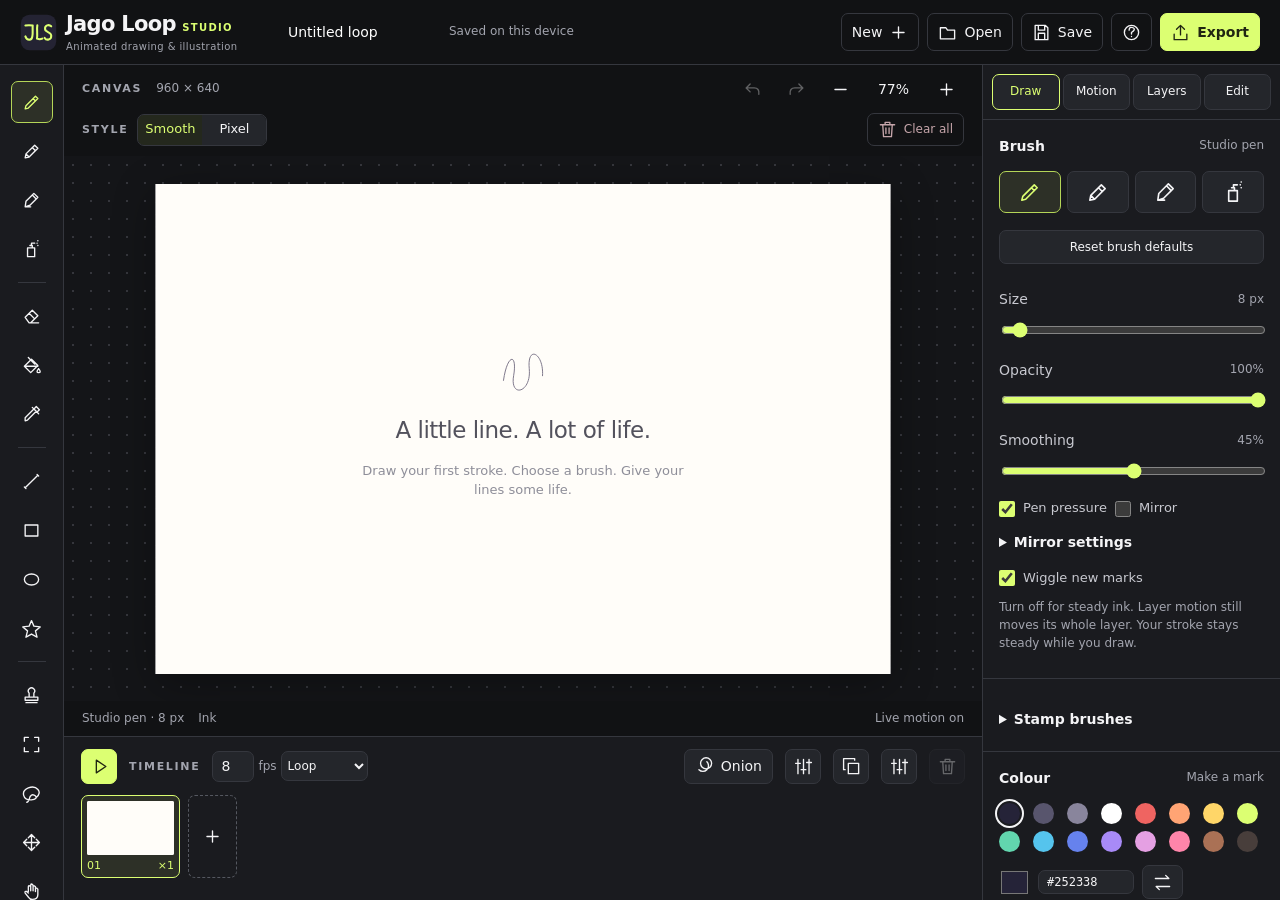
==== commit b0762e1e: "Jago Loop Studio v1.1.1 | Drawing upgrades Add dedicated pixel art canvases, expanded stamp layouts " ====
--- a/index.html
+++ b/index.html
@@ -22,31 +22,35 @@
 @media(max-height:730px) and (min-width:761px){.section{padding-top:12px;padding-bottom:12px}.section-title{margin-bottom:10px}.control{margin-top:9px}.brushes{margin-bottom:10px}.tools{gap:4px;padding-top:10px}.tools button{height:36px;min-height:36px}.app{grid-template-rows:minmax(170px,1fr) 151px}}
 .render-bar{display:flex;align-items:center;flex-wrap:wrap;gap:9px;padding:0 18px 10px;min-height:43px;flex-shrink:0}.render-bar .segmented{gap:0;border:1px solid var(--line);border-radius:7px;overflow:hidden}.render-bar .segmented button{border:0;border-radius:0;font-size:13px;min-height:30px;min-width:64px}.pixel-settings{display:flex;gap:7px;align-items:center;font-size:12px;color:var(--muted)}.pixel-settings select{padding:4px;width:57px}.pixel-grid-size{font-size:12px;color:var(--muted)}.clear-all{min-height:30px;font-size:12px;background:none;color:var(--danger)}.clear-all:hover{color:#ffb9b5;border-color:#df7373;background:#ec68681a}.shape-grid{display:grid;grid-template-columns:repeat(4,1fr);gap:9px;margin-top:20px}.shape-grid button{flex-direction:column;min-height:74px;font-size:12px}.shape-grid svg{width:27px;height:27px}.about-credits{margin-top:20px;padding-top:16px;border-top:1px solid var(--line);font-size:12px;color:var(--muted);line-height:1.6}.about-credits strong{display:block;color:var(--text);font-size:14px;margin-top:5px}.about-credits a{color:var(--purple)}.about-credits .credit-role{margin-top:12px;display:block;text-transform:uppercase;letter-spacing:1.2px;font-size:10px}.brand{cursor:default}button#moreShapes.active{color:var(--accent);border-color:var(--accent)}@media(max-width:760px){.render-bar{padding:0 8px 8px;gap:6px}.render-bar .eyebrow,.pixel-grid-size{display:none}.render-bar .segmented button{min-width:56px}.shape-grid{grid-template-columns:repeat(3,1fr)}.clear-all{padding:5px 7px}.render-bar .spacer{min-width:0}.pixel-settings{gap:4px}}
 
-/* Copyright (c) 2026 Cameron Jago Lis Illustrates. MIT.
-   Original inspiration: John Earnest (Internet Janitor), WigglyPaint and Decker. */
-:root{--hover:#33363c;--hover-line:#646871;--label:#c8c9d0;--selected:#dcff7218;--selected-line:#b5d658;--selection:#b1a0ff12;--workspace:#141518;--grid-dot:#35363c;--button-ink:#202512;--danger:#c5a5aa;--preview:#121316}
-:root[data-theme=paper]{color-scheme:light;--bg:#e9e4da;--panel:#f5f1e8;--raised:#e5dfd3;--line:#c6bdad;--text:#302f29;--muted:#686354;--accent:#426324;--purple:#725793;--hover:#d7cebd;--hover-line:#8e826e;--label:#4b473f;--selected:#42632418;--selected-line:#426324;--selection:#72579312;--workspace:#ddd6c9;--grid-dot:#bab09e;--button-ink:#ffffff;--danger:#914242;--preview:#292a28}
-:root[data-theme=plum]{color-scheme:dark;--bg:#1c1825;--panel:#261f32;--raised:#352b44;--line:#51435f;--text:#f7effb;--muted:#bbaec6;--accent:#f2ba96;--purple:#ccb2fa;--hover:#463751;--hover-line:#806890;--label:#dfcfe9;--selected:#f2ba9618;--selected-line:#f2ba96;--selection:#ccb2fa12;--workspace:#201a29;--grid-dot:#46384f;--button-ink:#332432;--danger:#e0aeb9;--preview:#19141f}
-.brand{font-size:21px;letter-spacing:-.7px;min-width:239px}.brand small{font-size:10px;letter-spacing:1.3px}.brand-tagline{display:block;font-size:10px;letter-spacing:.4px;font-weight:400;color:var(--muted);margin-top:1px}.app{grid-template-columns:64px minmax(200px,1fr) 298px}.inspector-tabs{display:grid;grid-template-columns:repeat(4,1fr);gap:3px;padding:9px;background:var(--panel);position:sticky;top:0;z-index:2;border-bottom:1px solid var(--line)}.inspector-tabs button{font-size:12px;min-height:36px;padding:5px}.inspector-tabs button[aria-selected=true]{color:var(--accent);border-color:var(--accent)}.inspector [data-panel].panel-hidden{display:none}.compact{display:block;margin:12px 0;font-size:12px;color:var(--label)}.compact select{display:block;width:100%;padding:7px;margin-top:5px;font-size:13px}.hint{font-size:12px;color:var(--muted);line-height:1.5;margin:10px 0}.button-grid{display:flex;flex-wrap:wrap;gap:6px;margin-top:12px}.button-grid button{font-size:12px;flex:1 1 42%;white-space:normal;min-height:35px}.full-width{width:100%;margin-top:10px}details{margin-top:10px}summary{cursor:pointer;font-weight:650;min-height:30px;padding:4px 0}details[open] summary{color:var(--accent)}#motionPreviewCanvas,#brushPreviewCanvas{display:block;width:100%;border-radius:8px;background:var(--preview);margin-top:10px}.number-grid{display:grid;grid-template-columns:1fr 1fr;gap:9px;margin:10px 0}.number-grid label{font-size:12px}.number-grid input{width:100%;padding:7px;margin-top:4px}.shade-palette{display:grid;grid-template-columns:repeat(3,1fr);gap:9px;margin-top:15px}.shade-palette label{font-size:12px;text-align:center;color:var(--muted)}.shade-palette input{display:block;width:100%;height:33px;border:0;background:none;margin:5px 0}.shade-palette button{width:100%;font-size:12px}.preset-list{display:flex;flex-direction:column;gap:8px;margin:17px 0;max-height:280px;overflow:auto}.preset-row{display:flex;gap:5px}.preset-row button:first-child{flex:1;justify-content:flex-start;white-space:normal}.preset-row button:last-child{flex:0 0 34px}.top-actions button{min-height:38px}.tools{scrollbar-width:thin}.tools button{flex-shrink:0}.section input[type=range]{height:24px}.layer-name .badge{font-size:10px}.brand svg{width:37px;height:37px}.project-name{width:150px}.shade-palette button,.number-grid input{min-height:34px}#helpDialog{width:570px;max-height:88vh;overflow:auto}#libraryDialog{width:520px}#classicControls{margin-top:16px}.inspector .section{padding:16px}.motion-editor .control{margin-top:11px}
-@media(max-width:1050px){.app{grid-template-columns:58px minmax(200px,1fr) 270px}.brand{min-width:184px;font-size:19px}.brand small{display:inline;font-size:9px}.brand-tagline{display:none}.project-name{width:110px}.top{gap:8px}}
-@media(max-width:760px){.app{grid-template-columns:53px minmax(190px,1fr)}.inspector{width:min(320px,calc(100vw - 53px))}.brand{min-width:0;font-size:15px}.brand small{font-size:8px}.brand svg{width:25px;height:25px}.project-name{width:76px}.top-actions button{padding:6px;min-width:33px}.top-actions{gap:3px}.top-actions .primary span{display:none}.tools button{min-height:40px}.inspector-tabs button{min-height:42px}.button-grid button{min-height:42px}.top{padding:0 7px}.canvas-top{height:43px}.render-bar{min-height:39px}.inspector .section input[type=range]{height:30px}}
-@media(prefers-reduced-motion:reduce){.toast{transition:none}}
-
-@media(max-width:760px){.brand{white-space:nowrap}.tools{overflow-x:hidden}.timeline-header{overflow-x:auto;scrollbar-width:thin;padding-bottom:3px;min-height:37px}.timeline-header>*{flex-shrink:0}.top .spacer{display:none}}
-@media(max-width:460px){.top{height:94px;display:grid;grid-template-columns:1fr auto;grid-template-rows:54px 32px;gap:0 6px}.top-actions{grid-column:2;grid-row:1}.project-name{grid-column:1/3;grid-row:2;width:100%;font-size:12px;padding:3px 7px}.brand{min-width:0}.brand small{display:block;margin-top:0}.brand-tagline{display:none}.canvas-top{gap:2px}.canvas-top .eyebrow{display:none}.app{height:calc(100dvh - 94px)}.inspector{top:94px}}
-
-@media(max-width:760px){.inspector-close{margin:8px;width:calc(100% - 16px);min-height:40px}.inspector-tabs{top:0}}
-
-.brand svg{stroke:none;flex-shrink:0}.brand svg path{stroke-width:5.3}.brand svg rect{stroke:none}#brushPreviewCanvas{border:1px solid var(--line)}#resetBrush{margin:0 0 12px;font-size:12px}.toast{color:var(--button-ink)}
-
-.about-support{border-top:1px solid var(--line);margin-top:22px;padding-top:12px}.about-support h3{font-size:15px;margin:6px 0}.about-support a{color:var(--purple);text-underline-offset:3px}
-
-:root[data-theme=candy]{color-scheme:light;--bg:#fbe8f0;--panel:#fff2f7;--raised:#f6dce9;--line:#d9afc6;--text:#503447;--muted:#805a72;--accent:#a64578;--purple:#79569c;--hover:#edc7de;--hover-line:#b66f99;--label:#65465b;--selected:#a6457815;--selected-line:#a64578;--selection:#b190cf22;--workspace:#f3e3f3;--grid-dot:#d6b8d5;--button-ink:#ffffff;--danger:#a14061;--preview:#392a40}
-:root[data-theme=candy] .top{background:linear-gradient(110deg,#fff4f8,#f5e5fb)}
-.layer-thumbnail{width:40px;height:30px;flex-shrink:0;border:1px solid var(--line);border-radius:4px;background:conic-gradient(#e6e2e8 25%,#fff 0 50%,#e6e2e8 0 75%,#fff 0) 0 0/8px 8px;cursor:pointer}.layer{gap:5px}.layer .layer-name{white-space:normal;line-height:1.2}.layer-actions{flex-wrap:wrap}.layer-actions button{flex:1 1 auto}
-#patternControls{border:1px solid var(--line);border-radius:8px;padding:0 10px 6px;margin:10px 0}#brushPackDialog{max-height:88vh;overflow:auto}.brush-pack-steps{padding-left:23px}.brush-pack-steps li{margin:12px 0}
-
-input.tool-color{appearance:none;-webkit-appearance:none;flex-shrink:0;padding:0;background:none;cursor:pointer;overflow:hidden}input.tool-color::-webkit-color-swatch-wrapper{padding:0}input.tool-color::-webkit-color-swatch{border:0;border-radius:50%}input.tool-color::-moz-color-swatch{border:0;border-radius:50%}
+/* Copyright (c) 2026 Cameron Jago Lis Illustrates. MIT.
+   Original inspiration: John Earnest (Internet Janitor), WigglyPaint and Decker. */
+:root{--hover:#33363c;--hover-line:#646871;--label:#c8c9d0;--selected:#dcff7218;--selected-line:#b5d658;--selection:#b1a0ff12;--workspace:#141518;--grid-dot:#35363c;--button-ink:#202512;--danger:#c5a5aa;--preview:#121316}
+:root[data-theme=paper]{color-scheme:light;--bg:#e9e4da;--panel:#f5f1e8;--raised:#e5dfd3;--line:#c6bdad;--text:#302f29;--muted:#686354;--accent:#426324;--purple:#725793;--hover:#d7cebd;--hover-line:#8e826e;--label:#4b473f;--selected:#42632418;--selected-line:#426324;--selection:#72579312;--workspace:#ddd6c9;--grid-dot:#bab09e;--button-ink:#ffffff;--danger:#914242;--preview:#292a28}
+:root[data-theme=plum]{color-scheme:dark;--bg:#1c1825;--panel:#261f32;--raised:#352b44;--line:#51435f;--text:#f7effb;--muted:#bbaec6;--accent:#f2ba96;--purple:#ccb2fa;--hover:#463751;--hover-line:#806890;--label:#dfcfe9;--selected:#f2ba9618;--selected-line:#f2ba96;--selection:#ccb2fa12;--workspace:#201a29;--grid-dot:#46384f;--button-ink:#332432;--danger:#e0aeb9;--preview:#19141f}
+.brand{font-size:21px;letter-spacing:-.7px;min-width:239px}.brand small{font-size:10px;letter-spacing:1.3px}.brand-tagline{display:block;font-size:10px;letter-spacing:.4px;font-weight:400;color:var(--muted);margin-top:1px}.app{grid-template-columns:64px minmax(200px,1fr) 298px}.inspector-tabs{display:grid;grid-template-columns:repeat(4,1fr);gap:3px;padding:9px;background:var(--panel);position:sticky;top:0;z-index:2;border-bottom:1px solid var(--line)}.inspector-tabs button{font-size:12px;min-height:36px;padding:5px}.inspector-tabs button[aria-selected=true]{color:var(--accent);border-color:var(--accent)}.inspector [data-panel].panel-hidden{display:none}.compact{display:block;margin:12px 0;font-size:12px;color:var(--label)}.compact select{display:block;width:100%;padding:7px;margin-top:5px;font-size:13px}.hint{font-size:12px;color:var(--muted);line-height:1.5;margin:10px 0}.button-grid{display:flex;flex-wrap:wrap;gap:6px;margin-top:12px}.button-grid button{font-size:12px;flex:1 1 42%;white-space:normal;min-height:35px}.full-width{width:100%;margin-top:10px}details{margin-top:10px}summary{cursor:pointer;font-weight:650;min-height:30px;padding:4px 0}details[open] summary{color:var(--accent)}#motionPreviewCanvas,#brushPreviewCanvas{display:block;width:100%;border-radius:8px;background:var(--preview);margin-top:10px}.number-grid{display:grid;grid-template-columns:1fr 1fr;gap:9px;margin:10px 0}.number-grid label{font-size:12px}.number-grid input{width:100%;padding:7px;margin-top:4px}.shade-palette{display:grid;grid-template-columns:repeat(3,1fr);gap:9px;margin-top:15px}.shade-palette label{font-size:12px;text-align:center;color:var(--muted)}.shade-palette input{display:block;width:100%;height:33px;border:0;background:none;margin:5px 0}.shade-palette button{width:100%;font-size:12px}.preset-list{display:flex;flex-direction:column;gap:8px;margin:17px 0;max-height:280px;overflow:auto}.preset-row{display:flex;gap:5px}.preset-row button:first-child{flex:1;justify-content:flex-start;white-space:normal}.preset-row button:last-child{flex:0 0 34px}.top-actions button{min-height:38px}.tools{scrollbar-width:thin}.tools button{flex-shrink:0}.section input[type=range]{height:24px}.layer-name .badge{font-size:10px}.brand svg{width:37px;height:37px}.project-name{width:150px}.shade-palette button,.number-grid input{min-height:34px}#helpDialog{width:570px;max-height:88vh;overflow:auto}#libraryDialog{width:520px}#classicControls{margin-top:16px}.inspector .section{padding:16px}.motion-editor .control{margin-top:11px}
+@media(max-width:1050px){.app{grid-template-columns:58px minmax(200px,1fr) 270px}.brand{min-width:184px;font-size:19px}.brand small{display:inline;font-size:9px}.brand-tagline{display:none}.project-name{width:110px}.top{gap:8px}}
+@media(max-width:760px){.app{grid-template-columns:53px minmax(190px,1fr)}.inspector{width:min(320px,calc(100vw - 53px))}.brand{min-width:0;font-size:15px}.brand small{font-size:8px}.brand svg{width:25px;height:25px}.project-name{width:76px}.top-actions button{padding:6px;min-width:33px}.top-actions{gap:3px}.top-actions .primary span{display:none}.tools button{min-height:40px}.inspector-tabs button{min-height:42px}.button-grid button{min-height:42px}.top{padding:0 7px}.canvas-top{height:43px}.render-bar{min-height:39px}.inspector .section input[type=range]{height:30px}}
+@media(prefers-reduced-motion:reduce){.toast{transition:none}}
+
+@media(max-width:760px){.brand{white-space:nowrap}.tools{overflow-x:hidden}.timeline-header{overflow-x:auto;scrollbar-width:thin;padding-bottom:3px;min-height:37px}.timeline-header>*{flex-shrink:0}.top .spacer{display:none}}
+@media(max-width:460px){.top{height:94px;display:grid;grid-template-columns:1fr auto;grid-template-rows:54px 32px;gap:0 6px}.top-actions{grid-column:2;grid-row:1}.project-name{grid-column:1/3;grid-row:2;width:100%;font-size:12px;padding:3px 7px}.brand{min-width:0}.brand small{display:block;margin-top:0}.brand-tagline{display:none}.canvas-top{gap:2px}.canvas-top .eyebrow{display:none}.app{height:calc(100dvh - 94px)}.inspector{top:94px}}
+
+@media(max-width:760px){.inspector-close{margin:8px;width:calc(100% - 16px);min-height:40px}.inspector-tabs{top:0}}
+
+.brand svg{stroke:none;flex-shrink:0}.brand svg path{stroke-width:5.3}.brand svg rect{stroke:none}#brushPreviewCanvas{border:1px solid var(--line)}#resetBrush{margin:0 0 12px;font-size:12px}.toast{color:var(--button-ink)}
+
+.about-support{border-top:1px solid var(--line);margin-top:22px;padding-top:12px}.about-support h3{font-size:15px;margin:6px 0}.about-support a{color:var(--purple);text-underline-offset:3px}
+
+:root[data-theme=candy]{color-scheme:light;--bg:#fbe8f0;--panel:#fff2f7;--raised:#f6dce9;--line:#d9afc6;--text:#503447;--muted:#805a72;--accent:#a64578;--purple:#79569c;--hover:#edc7de;--hover-line:#b66f99;--label:#65465b;--selected:#a6457815;--selected-line:#a64578;--selection:#b190cf22;--workspace:#f3e3f3;--grid-dot:#d6b8d5;--button-ink:#ffffff;--danger:#a14061;--preview:#392a40}
+:root[data-theme=candy] .top{background:linear-gradient(110deg,#fff4f8,#f5e5fb)}
+.layer-thumbnail{width:40px;height:30px;flex-shrink:0;border:1px solid var(--line);border-radius:4px;background:conic-gradient(#e6e2e8 25%,#fff 0 50%,#e6e2e8 0 75%,#fff 0) 0 0/8px 8px;cursor:pointer}.layer{gap:5px}.layer .layer-name{white-space:normal;line-height:1.2}.layer-actions{flex-wrap:wrap}.layer-actions button{flex:1 1 auto}
+#patternControls{border:1px solid var(--line);border-radius:8px;padding:0 10px 6px;margin:10px 0}#brushPackDialog{max-height:88vh;overflow:auto}.brush-pack-steps{padding-left:23px}.brush-pack-steps li{margin:12px 0}
+
+input.tool-color{appearance:none;-webkit-appearance:none;flex-shrink:0;padding:0;background:none;cursor:pointer;overflow:hidden}input.tool-color::-webkit-color-swatch-wrapper{padding:0}input.tool-color::-webkit-color-swatch{border:0;border-radius:50%}input.tool-color::-moz-color-swatch{border:0;border-radius:50%}
+
+#sprayPreview{display:block;width:100%;height:auto;border:1px solid var(--line);border-radius:8px;margin:10px 0}#sprayControls{border-top:1px solid var(--line);margin:12px 0;padding-top:8px}#sprayControls h3{font-size:13px}#pivotHint{color:var(--muted)}
+
+.empty-hint.pixel-hint svg{display:none}.empty-hint.pixel-hint strong{font-size:15px;letter-spacing:0}.empty-hint.pixel-hint p{font-size:12px;margin:6px 0 0}
 
 </style>
 </head>
@@ -54,26 +58,26 @@
 <header class="top"><div class="brand"><svg xmlns="http://www.w3.org/2000/svg" viewBox="0 0 96 96" role="img" aria-label="JLS"><rect x="2" y="2" width="92" height="92" rx="23" fill="#242333"/><g fill="none" stroke="#dcff72" stroke-width="5.3" stroke-linecap="round" stroke-linejoin="round"><path d="M14 30 Q23 28 33 30 C32 39 34 49 32 58 C31 69 18 70 14 58"/><path d="M45 29 C43 39 46 51 44 64 Q51 67 58 64"/><path d="M81 32 C75 26 64 29 65 39 C65 48 81 46 81 56 C82 68 68 69 64 62"/></g></svg><span>Jago Loop <small>STUDIO</small><span class="brand-tagline">Animated drawing &amp; illustration</span></span></div><input id="projectName" class="project-name" aria-label="Project name" value="Untitled loop" maxlength="60"><span id="saveState" class="save-state">Saved on this device</span><div class="spacer"></div><div class="top-actions"><button id="newBtn" title="New drawing"><span>New</span><i data-icon="plus"></i></button><button id="openBtn" title="Open project"><i data-icon="folder"></i><span>Open</span></button><button id="saveBtn" title="Save editable project (Ctrl+S)"><i data-icon="save"></i><span>Save</span></button><button id="helpBtn" class="optional" title="Help and shortcuts"><i data-icon="help"></i></button><button id="exportBtn" class="primary" aria-label="Export"><i data-icon="export"></i><span>Export</span></button></div></header>
 <main class="app">
 <nav class="tools" aria-label="Drawing tools" id="toolBar"></nav>
-<section class="workspace" aria-label="Drawing workspace"><div class="canvas-top"><span class="eyebrow">CANVAS</span><span id="dimensions" class="tag">960 × 640</span><div class="spacer"></div><button id="undoBtn" class="icon" title="Undo (Ctrl+Z)"><i data-icon="undo"></i></button><button id="redoBtn" class="icon" title="Redo (Ctrl+Shift+Z)"><i data-icon="redo"></i></button><button id="zoomOut" class="icon" title="Zoom out"><i data-icon="minus"></i></button><button id="fitBtn" title="Fit canvas (0)">Fit</button><button id="zoomIn" class="icon" title="Zoom in"><i data-icon="plus"></i></button><button id="propsBtn" class="icon mobile-props" title="Brush, motion and layers"><i data-icon="sliders"></i></button></div><div class="render-bar"><span class="eyebrow">STYLE</span><div class="segmented" role="group" aria-label="Drawing style"><button id="smoothStyle" aria-pressed="true" title="Smooth drawing">Smooth</button><button id="pixelStyle" aria-pressed="false" title="Crisp pixel drawing">Pixel</button></div><div id="pixelSettings" class="pixel-settings hidden"><label for="pixelSize">Pixel size</label><select id="pixelSize"><option value="1">1 px</option><option value="2">2 px</option><option value="3">3 px</option><option value="4" selected>4 px</option><option value="6">6 px</option><option value="8">8 px</option><option value="12">12 px</option></select><span id="pixelGridSize" class="pixel-grid-size"></span></div><div class="spacer"></div><button id="clearAll" class="clear-all" title="Clear all artwork in every frame and layer"><i data-icon="trash"></i>Clear all</button></div><div id="viewport" class="viewport"><div id="canvasWrap" class="canvas-wrap"><canvas id="canvas" width="960" height="640" aria-label="Drawing canvas. Select a tool and draw with a mouse, touch or pen."></canvas><div id="emptyHint" class="empty-hint"><svg viewBox="0 0 64 64"><path d="M7 45C12 10 25 10 20 39s23 22 20-9S59 10 57 39"/></svg><strong>A little line. A lot of life.</strong><p>Draw your first stroke. Choose a brush. Give your lines some life.</p></div></div></div><div class="canvas-bottom"><div class="cursor-info"><span id="toolStatus">Pen · 8 px</span><span id="layerStatus">Ink</span></div><span id="activityStatus">Live wiggle on</span></div></section>
+<section class="workspace" aria-label="Drawing workspace"><div class="canvas-top"><span class="eyebrow">CANVAS</span><span id="dimensions" class="tag">960 × 640</span><div class="spacer"></div><button id="undoBtn" class="icon" title="Undo (Ctrl+Z)"><i data-icon="undo"></i></button><button id="redoBtn" class="icon" title="Redo (Ctrl+Shift+Z)"><i data-icon="redo"></i></button><button id="zoomOut" class="icon" title="Zoom out"><i data-icon="minus"></i></button><button id="fitBtn" title="Fit canvas (0)">Fit</button><button id="zoomIn" class="icon" title="Zoom in"><i data-icon="plus"></i></button><button id="propsBtn" class="icon mobile-props" title="Brush, motion and layers"><i data-icon="sliders"></i></button></div><div class="render-bar"><span class="eyebrow">STYLE</span><div class="segmented" role="group" aria-label="Drawing style"><button id="smoothStyle" aria-pressed="true" title="Smooth drawing">Smooth</button><button id="pixelStyle" aria-pressed="false" title="Crisp pixel drawing">Pixel</button></div><div id="pixelSettings" class="pixel-settings hidden"><label for="pixelSize">Pixel size</label><select id="pixelSize"><option value="1">1 px</option><option value="2">2 px</option><option value="3">3 px</option><option value="4" selected>4 px</option><option value="6">6 px</option><option value="8">8 px</option><option value="12">12 px</option></select><span id="pixelGridSize" class="pixel-grid-size"></span></div><div class="spacer"></div><button id="clearAll" class="clear-all" title="Clear all artwork in every frame and layer"><i data-icon="trash"></i>Clear all</button></div><div id="viewport" class="viewport"><div id="canvasWrap" class="canvas-wrap"><canvas id="canvas" width="960" height="640" aria-label="Drawing canvas. Select a tool and draw with a mouse, touch or pen."></canvas><div id="emptyHint" class="empty-hint"><svg viewBox="0 0 64 64"><path d="M7 45C12 10 25 10 20 39s23 22 20-9S59 10 57 39"/></svg><strong id="emptyHintTitle">A little line. A lot of life.</strong><p id="emptyHintText">Draw your first stroke. Choose a brush. Give your lines some life.</p></div></div></div><div class="canvas-bottom"><div class="cursor-info"><span id="toolStatus">Pen · 8 px</span><span id="layerStatus">Ink</span></div><span id="activityStatus">Live wiggle on</span></div></section>
 <aside id="inspector" class="inspector" aria-label="Drawing settings"><button id="closeInspector" class="mobile-props inspector-close">Back to drawing</button><div class="inspector-tabs" role="tablist" aria-label="Studio settings"><button id="tab-draw" data-panel-tab="draw" role="tab" aria-selected="true">Draw</button><button id="tab-motion" data-panel-tab="motion" role="tab" aria-selected="false">Motion</button><button id="tab-layers" data-panel-tab="layers" role="tab" aria-selected="false">Layers</button><button id="tab-edit" data-panel-tab="edit" role="tab" aria-selected="false">Edit</button></div>
-<section class="section" data-panel="draw"><div class="section-title"><span>Brush</span><small id="brushName">Studio pen</small></div><div id="brushes" class="brushes"></div><button id="resetBrush" class="full-width" title="Reset size, opacity, smoothing, pressure, mirror, fill and new-mark wiggle. Keeps the tool and colour.">Reset brush defaults</button><label id="shapeFillRow" class="check hidden" style="margin:0 0 12px"><input id="shapeFill" type="checkbox">Filled shape</label><div class="control"><label for="size">Size <output id="sizeValue">8 px</output></label><input id="size" type="range" min="1" max="160" value="8"></div><div class="control"><label for="opacity">Opacity <output id="opacityValue">100%</output></label><input id="opacity" type="range" min="5" max="100" value="100"></div><div class="control"><label for="smoothing">Smoothing <output id="smoothingValue">45%</output></label><input id="smoothing" type="range" min="0" max="90" value="45"></div><div class="row"><label class="check"><input id="pressure" type="checkbox" checked>Pen pressure</label><label class="check"><input id="symmetry" type="checkbox">Mirror</label></div><details id="mirrorDetails"><summary>Mirror settings</summary><label class="field compact">Symmetry<select id="mirrorMode"><option value="vertical">Left / right</option><option value="horizontal">Top / bottom</option><option value="both">Four-way</option><option value="radial">Radial</option></select></label><div id="mirrorSegmentsControl" class="control hidden"><label for="mirrorSegments">Radial copies<output id="mirrorSegmentsValue">6</output></label><input id="mirrorSegments" type="range" min="2" max="12" value="6"></div><div class="control"><label for="mirrorX">Centre across (%)<output id="mirrorXValue">50</output></label><input id="mirrorX" type="range" min="0" max="100" value="50"></div><div class="control"><label for="mirrorY">Centre down (%)<output id="mirrorYValue">50</output></label><input id="mirrorY" type="range" min="0" max="100" value="50"></div><button id="resetMirror" class="full-width">Reset mirror defaults</button><p class="hint">Enable Mirror above. Applies to new strokes and shapes, including stamps and erasing. Each mark keeps its own symmetry settings. Guides are never exported.</p></details><label class="check"><input id="drawAnimate" type="checkbox" checked>Wiggle new marks</label><p class="hint">Turn off for steady ink. Layer motion still moves its whole layer. Your stroke stays steady while you draw.</p></section>
+<section class="section" data-panel="draw"><div class="section-title"><span>Brush</span><small id="brushName">Studio pen</small></div><div id="brushes" class="brushes"></div><button id="resetBrush" class="full-width" title="Reset size, opacity, smoothing, pressure, mirror, fill and new-mark wiggle. Keeps the tool and colour.">Reset brush defaults</button><div id="sprayControls" class="hidden"><h3>Spray setup</h3><canvas id="sprayPreview" width="240" height="90" aria-label="Spray setup preview"></canvas><div class="button-grid"><button id="sprayFine">Fine mist</button><button id="sprayGrain">Grainy spray</button></div><div class="control"><label for="sprayDensity">Amount of speckles (%)<output id="sprayDensityValue">45</output></label><input id="sprayDensity" type="range" min="5" max="100" value="45" step="1"></div><div class="control"><label for="sprayDotSize">Speckle size (px)<output id="sprayDotSizeValue">2</output></label><input id="sprayDotSize" type="range" min="1" max="12" value="2" step="1"></div><div class="control"><label for="spraySpread">Spread (%)<output id="spraySpreadValue">100</output></label><input id="spraySpread" type="range" min="10" max="150" value="100" step="1"></div><div class="control"><label for="sprayFocus">Centre concentration (%)<output id="sprayFocusValue">25</output></label><input id="sprayFocus" type="range" min="0" max="100" value="25" step="1"></div><label class="field compact">Spray shape<select id="sprayShape"><option value="round">Round</option><option value="horizontal">Wide fan</option><option value="vertical">Tall fan</option></select></label><button id="resetSpray" class="full-width">Reset spray settings</button><p class="hint">Size sets the brush footprint. Spread changes its reach; concentration gathers speckles near the centre. Settings apply to new strokes.</p></div><label id="shapeFillRow" class="check hidden" style="margin:0 0 12px"><input id="shapeFill" type="checkbox">Filled shape</label><div class="control"><label for="size">Size <output id="sizeValue">8 px</output></label><input id="size" type="range" min="1" max="160" value="8"></div><div class="control"><label for="opacity">Opacity <output id="opacityValue">100%</output></label><input id="opacity" type="range" min="5" max="100" value="100"></div><div class="control"><label for="smoothing">Smoothing <output id="smoothingValue">45%</output></label><input id="smoothing" type="range" min="0" max="90" value="45"></div><div class="row"><label class="check"><input id="pressure" type="checkbox" checked>Pen pressure</label><label class="check"><input id="symmetry" type="checkbox">Mirror</label></div><details id="mirrorDetails"><summary>Mirror settings</summary><label class="field compact">Symmetry<select id="mirrorMode"><option value="vertical">Left / right</option><option value="horizontal">Top / bottom</option><option value="both">Four-way</option><option value="radial">Radial</option></select></label><div id="mirrorSegmentsControl" class="control hidden"><label for="mirrorSegments">Radial copies<output id="mirrorSegmentsValue">6</output></label><input id="mirrorSegments" type="range" min="2" max="12" value="6"></div><div class="control"><label for="mirrorX">Centre across (%)<output id="mirrorXValue">50</output></label><input id="mirrorX" type="range" min="0" max="100" value="50"></div><div class="control"><label for="mirrorY">Centre down (%)<output id="mirrorYValue">50</output></label><input id="mirrorY" type="range" min="0" max="100" value="50"></div><button id="resetMirror" class="full-width">Reset mirror defaults</button><p class="hint">Enable Mirror above. Applies to new strokes and shapes, including stamps and erasing. Each mark keeps its own symmetry settings. Guides are never exported.</p></details><label class="check"><input id="drawAnimate" type="checkbox" checked>Wiggle new marks</label><p class="hint">Turn off for steady ink. Layer motion still moves its whole layer. Your stroke stays steady while you draw.</p></section>
 <section class="section" data-panel="draw"><details id="stampDetails"><summary>Stamp brushes</summary><label class="field compact">Stamp shape<select id="stampTip"></select></label><canvas id="brushPreviewCanvas" width="480" height="200" aria-label="Brush stroke preview on canvas paper"></canvas><p id="brushPreviewLabel" class="hint"></p>
-<div id="patternControls"><label class="field compact" id="patternModeField">Hatching layout<select id="stampPatternMode"><option value="aligned">Continuous pattern</option><option value="stamps">Individual stamps</option></select></label><div class="control"><label for="stampPatternScale">Pattern size (canvas px)<output id="stampPatternScaleValue">2</output></label><input id="stampPatternScale" type="range" min="1" max="24" value="2" step="1"></div><div id="densityControl"><div class="control"><label for="stampDensity">Dither coverage (%)<output id="stampDensityValue">50</output></label><input id="stampDensity" type="range" min="5" max="100" value="50" step="1"></div></div><p id="patternHint" class="hint"></p></div>
+<div id="patternControls"><label class="field compact" id="patternModeField">Pattern layout<select id="stampPatternMode"><option value="aligned">Continuous pattern</option><option value="stamps">Individual stamps</option></select></label><div class="control"><label for="stampPatternScale">Pattern size (canvas px)<output id="stampPatternScaleValue">2</output></label><input id="stampPatternScale" type="range" min="1" max="24" value="2" step="1"></div><div class="control"><label for="stampPatternAngle">Pattern angle (degrees)<output id="stampPatternAngleValue">0</output></label><input id="stampPatternAngle" type="range" min="-180" max="180" value="0" step="1"></div><div id="densityControl"><div class="control"><label for="stampDensity">Dither coverage (%)<output id="stampDensityValue">50</output></label><input id="stampDensity" type="range" min="5" max="100" value="50" step="1"></div></div><p id="patternHint" class="hint"></p></div>
 <div class="button-grid"><button id="useStamp" class="primary">Use stamp brush (J)</button><button id="resetStamp" title="Reset stamp options, keeping your stamp shape, colour and brush size.">Reset stamp defaults</button></div>
 <label class="field compact">Placement<select id="stampMode"><option value="continuous">Along a stroke</option><option value="single">One stamp per click</option></select></label><div id="stampSpacingControl"><div class="control"><label for="stampSpacing">Spacing (%)<output id="stampSpacingValue">30</output></label><input id="stampSpacing" type="range" min="5" max="300" value="30" step="1"></div></div>
 <details><summary>Variation &amp; pressure</summary><div id="stampRotationControl"><div class="control"><label for="stampRotation">Stamp rotation<output id="stampRotationValue">0</output></label><input id="stampRotation" type="range" min="-180" max="180" value="0" step="1"></div><label id="stampFollowControl" class="check"><input id="stampFollow" type="checkbox">Rotate along the stroke</label></div><div class="control"><label for="stampScatter">Scatter (%)<output id="stampScatterValue">0</output></label><input id="stampScatter" type="range" min="0" max="200" value="0" step="1"></div><div class="control"><label for="stampVariation">Size variation (%)<output id="stampVariationValue">10</output></label><input id="stampVariation" type="range" min="0" max="100" value="10" step="1"></div><label id="stampColourControl" class="check"><input id="stampColour" type="checkbox">Keep original image colours</label><label class="check"><input id="stampPressureOpacity" type="checkbox">Pressure changes opacity</label></details>
 <label class="field compact">How stamps move<select id="stampMotionPlacement"><option value="stroke">Follow the moving stroke</option><option value="individual">Each stamp moves independently</option><option value="layer">Use only whole-layer motion</option></select></label>
 <div class="button-grid"><button id="importTip">Import stamp image</button><button id="selectionTip">Create stamp from selection</button><button id="openBrushLibrary">Stamp presets</button><button id="brushPackHelp">Make a brush pack</button></div><p class="hint">A stamp repeats a shape or image as you draw. Save stamp preset remembers that shape and its settings. It does not save normal pen or pencil settings.</p></details></section><section class="section" data-panel="draw"><div class="section-title"><span>Colour</span><small>Make a mark</small></div><div id="palette" class="palette"></div><div class="color-row"><input id="color" type="color" value="#252338" aria-label="Custom drawing colour"><input id="hexColor" type="text" value="#252338" maxlength="7" aria-label="Hex colour"><button id="swapColor" title="Swap current and previous colour (X)"><i data-icon="swap"></i></button></div></section>
-<section class="section" data-panel="motion"><div class="section-title"><span class="motion-heading"><i data-icon="wiggle"></i>Motion</span><input id="wiggleEnabled" type="checkbox" checked aria-label="Enable project motion" title="Enable motion throughout this project"></div><div class="motion-editor"><label class="field compact">Wiggle type<select id="motionType"><option value="classic">Classic line boil</option><option value="sway">Sway</option><option value="ripple">Ripple</option><option value="flutter">Flutter</option><option value="breathe">Breathe</option><option value="spring">Spring</option><option value="drift">Drift</option><option value="crawl">Texture crawl</option></select></label><canvas id="motionPreviewCanvas" width="240" height="80" aria-label="Preview of the selected motion"></canvas><p id="motionDescription" class="hint"></p><label class="field compact">Edit settings for<select id="motionScope"><option value="new">New strokes</option><option value="layer">Whole active layer</option></select></label><div id="modernMotionControls"><div class="control" data-motion-types="ripple flutter breathe spring drift crawl"><label for="mAmount">Amount<output id="mAmountValue">16</output></label><input id="mAmount" type="range" min="0" max="80" value="16" step="0.5"></div><div class="control" ><label for="mSpeed">Cycles per loop<output id="mSpeedValue">1</output></label><input id="mSpeed" type="range" min="1" max="8" value="1" step="0.25"></div><div class="control" data-motion-types="sway"><label for="mAngle">Rocking angle<output id="mAngleValue">10</output></label><input id="mAngle" type="range" min="0" max="60" value="10" step="1"></div><div class="control" data-motion-types="ripple"><label for="mWavelength">Wavelength<output id="mWavelengthValue">120</output></label><input id="mWavelength" type="range" min="10" max="1000" value="120" step="5"></div><div class="control" data-motion-types="flutter"><label for="mReach">Flutter reach<output id="mReachValue">100</output></label><input id="mReach" type="range" min="10" max="100" value="100" step="1"></div><div class="control" data-motion-types="flutter"><label for="mGust">Gust variation<output id="mGustValue">25</output></label><input id="mGust" type="range" min="0" max="100" value="25" step="1"></div><div class="control" data-motion-types="spring"><label for="mStiffness">Spring oscillations<output id="mStiffnessValue">3</output></label><input id="mStiffness" type="range" min="1" max="8" value="3" step="1"></div><div class="control" data-motion-types="spring"><label for="mDamping">Settling<output id="mDampingValue">3</output></label><input id="mDamping" type="range" min="0" max="10" value="3" step="0.25"></div><div data-motion-types="sway breathe spring drift"><div class="control" ><label for="mAnchorX">Anchor across<output id="mAnchorXValue">50</output></label><input id="mAnchorX" type="range" min="0" max="100" value="50" step="1"></div><div class="control" ><label for="mAnchorY">Anchor down<output id="mAnchorYValue">50</output></label><input id="mAnchorY" type="range" min="0" max="100" value="50" step="1"></div></div><div data-motion-types="breathe spring drift"><div class="control" ><label for="mBalanceX">Horizontal influence<output id="mBalanceXValue">100</output></label><input id="mBalanceX" type="range" min="0" max="200" value="100" step="1"></div><div class="control" ><label for="mBalanceY">Vertical influence<output id="mBalanceYValue">100</output></label><input id="mBalanceY" type="range" min="0" max="200" value="100" step="1"></div></div><div data-motion-types="flutter"><label class="field compact">Pinned end<select id="mPin"><option value="start">Start of stroke / left of layer</option><option value="end">End of stroke / right of layer</option></select></label></div><div data-motion-types="ripple flutter"><label class="field compact">Travel direction<select id="mDirection"><option value="1">Forward</option><option value="-1">Reverse</option></select></label></div><div data-motion-types="drift"><label class="field compact">Path<select id="mPath"><option value="ellipse">Ellipse</option><option value="line">Side to side</option><option value="figure8">Figure eight</option></select></label></div><div class="control" ><label for="mPhase">Timing offset<output id="mPhaseValue">0</output></label><input id="mPhase" type="range" min="0" max="100" value="0" step="1"></div><label class="check"><input id="mLoop" type="checkbox" checked>Fit whole cycles to the loop</label><label class="check"><input id="mShared" type="checkbox" checked>Keep strokes in time together</label><label class="check"><input id="mStepped" type="checkbox" >Stepped motion</label><div class="control" ><label for="motionLoopSeconds">Single-frame loop seconds<output id="motionLoopSecondsValue">3</output></label><input id="motionLoopSeconds" type="range" min="1" max="12" value="3" step="1"></div></div><label class="check"><input id="motionPreviewToggle" type="checkbox" >Preview these settings on the layer</label><div class="button-grid"><button id="applyLayerMotion">Apply to layer</button><button id="applyStrokeMotion">Apply to strokes</button><button id="clearLayerMotion">Clear layer motion</button><button id="resetMotion">Reset settings</button></div><p class="hint">Choosing a type sets up new marks. To move existing artwork, preview it or choose Apply to layer / Apply to strokes. Applying turns project motion on and resumes it. Apply to strokes affects this layer in every frame. Texture crawl animates stamp texture only.</p><div class="button-grid"><button id="pauseMotion">Pause live motion</button><button id="openMotionLibrary">Motion presets</button></div></div><div id="classicControls"><div class="segmented" id="motionPresets"><button data-motion="gentle">Gentle</button><button data-motion="lively" class="active">Lively</button><button data-motion="wild">Wild</button></div><div class="control"><label for="wiggle">Amount <output id="wiggleValue">3 px</output></label><input id="wiggle" type="range" min="0" max="12" step="0.5" value="3"></div><div class="control"><label for="boil">Redraws per second <output id="boilValue">8</output></label><input id="boil" type="range" min="1" max="24" value="8"></div></div><label class="check"><input id="animateStroke" type="checkbox" checked>Give new strokes a wiggle</label></section>
+<section class="section" data-panel="motion"><div class="section-title"><span class="motion-heading"><i data-icon="wiggle"></i>Motion</span><input id="wiggleEnabled" type="checkbox" checked aria-label="Enable project motion" title="Enable motion throughout this project"></div><div class="motion-editor"><label class="field compact">Wiggle type<select id="motionType"><option value="classic">Classic line boil</option><option value="sway">Sway</option><option value="ripple">Ripple</option><option value="flutter">Flutter</option><option value="breathe">Breathe</option><option value="spring">Spring</option><option value="drift">Drift</option><option value="crawl">Texture crawl</option></select></label><canvas id="motionPreviewCanvas" width="240" height="80" aria-label="Preview of the selected motion"></canvas><p id="motionDescription" class="hint"></p><label class="field compact">Edit settings for<select id="motionScope"><option value="new">New strokes</option><option value="layer">Edit active layer settings</option></select></label><div id="modernMotionControls"><div class="control" data-motion-types="ripple flutter breathe spring drift crawl"><label for="mAmount">Amount<output id="mAmountValue">16</output></label><input id="mAmount" type="range" min="0" max="80" value="16" step="0.5"></div><div class="control" ><label for="mSpeed">Cycles per loop<output id="mSpeedValue">1</output></label><input id="mSpeed" type="range" min="1" max="8" value="1" step="0.25"></div><div class="control" data-motion-types="sway"><label for="mAngle">Rocking angle<output id="mAngleValue">10</output></label><input id="mAngle" type="range" min="0" max="60" value="10" step="1"></div><div class="control" data-motion-types="ripple"><label for="mWavelength">Wavelength<output id="mWavelengthValue">120</output></label><input id="mWavelength" type="range" min="10" max="1000" value="120" step="5"></div><div class="control" data-motion-types="flutter"><label for="mReach">Flutter reach<output id="mReachValue">100</output></label><input id="mReach" type="range" min="10" max="100" value="100" step="1"></div><div class="control" data-motion-types="flutter"><label for="mGust">Gust variation<output id="mGustValue">25</output></label><input id="mGust" type="range" min="0" max="100" value="25" step="1"></div><div class="control" data-motion-types="spring"><label for="mStiffness">Spring oscillations<output id="mStiffnessValue">3</output></label><input id="mStiffness" type="range" min="1" max="8" value="3" step="1"></div><div class="control" data-motion-types="spring"><label for="mDamping">Settling<output id="mDampingValue">3</output></label><input id="mDamping" type="range" min="0" max="10" value="3" step="0.25"></div><div data-motion-types="sway breathe"><p class="hint">The pivot is the fixed point your artwork swings or grows around. Percentages are relative to the artwork bounds. A pivot can sit outside the drawing.</p><div class="button-grid"><button id="placePivot">Place pivot on canvas</button><button id="centrePivot">Centre pivot</button></div><label class="check"><input id="showPivot" type="checkbox" checked>Show draggable pivot</label><p id="pivotHint" class="hint"></p><div class="control" ><label for="mAnchorX">Pivot across (%)<output id="mAnchorXValue">50</output></label><input id="mAnchorX" type="range" min="-200" max="300" value="50" step="1"></div><div class="control" ><label for="mAnchorY">Pivot down (%)<output id="mAnchorYValue">50</output></label><input id="mAnchorY" type="range" min="-200" max="300" value="50" step="1"></div></div><div data-motion-types="breathe spring drift"><div class="control" ><label for="mBalanceX">Horizontal influence<output id="mBalanceXValue">100</output></label><input id="mBalanceX" type="range" min="0" max="200" value="100" step="1"></div><div class="control" ><label for="mBalanceY">Vertical influence<output id="mBalanceYValue">100</output></label><input id="mBalanceY" type="range" min="0" max="200" value="100" step="1"></div></div><div data-motion-types="flutter"><label class="field compact">Pinned end<select id="mPin"><option value="start">Start of stroke / left of layer</option><option value="end">End of stroke / right of layer</option></select></label></div><div data-motion-types="ripple flutter"><label class="field compact">Travel direction<select id="mDirection"><option value="1">Forward</option><option value="-1">Reverse</option></select></label></div><div data-motion-types="drift"><label class="field compact">Path<select id="mPath"><option value="ellipse">Ellipse</option><option value="line">Side to side</option><option value="figure8">Figure eight</option></select></label></div><div class="control" ><label for="mPhase">Timing offset<output id="mPhaseValue">0</output></label><input id="mPhase" type="range" min="0" max="100" value="0" step="1"></div><label class="check"><input id="mLoop" type="checkbox" checked>Fit whole cycles to the loop</label><label class="check"><input id="mShared" type="checkbox" checked>Keep strokes in time together</label><label class="check"><input id="mStepped" type="checkbox" >Stepped motion</label><div class="control" ><label for="motionLoopSeconds">Single-frame loop seconds<output id="motionLoopSecondsValue">3</output></label><input id="motionLoopSeconds" type="range" min="1" max="12" value="3" step="1"></div></div><label class="check"><input id="motionPreviewToggle" type="checkbox" >Preview these settings on the layer</label><div class="button-grid"><button id="applyLayerMotion">Apply to layer</button><button id="applyStrokeMotion">Apply to strokes</button><button id="clearLayerMotion">Clear layer motion</button><button id="resetMotion">Reset settings</button></div><p class="hint">Choosing a type sets up new marks. To move existing artwork, preview it or choose Apply to layer / Apply to strokes. Applying turns project motion on and resumes it. Apply to strokes affects this layer in every frame. Texture crawl animates stamp texture only.</p><div class="button-grid"><button id="pauseMotion">Pause live motion</button><button id="openMotionLibrary">Motion presets</button></div></div><div id="classicControls"><div class="segmented" id="motionPresets"><button data-motion="gentle">Gentle</button><button data-motion="lively" class="active">Lively</button><button data-motion="wild">Wild</button></div><div class="control"><label for="wiggle">Amount <output id="wiggleValue">3 px</output></label><input id="wiggle" type="range" min="0" max="12" step="0.5" value="3"></div><div class="control"><label for="boil">Redraws per second <output id="boilValue">8</output></label><input id="boil" type="range" min="1" max="24" value="8"></div></div><label class="check"><input id="animateStroke" type="checkbox" checked>Give new strokes a wiggle</label></section>
 <section class="section" data-panel="layers"><div class="section-title"><span>Layers</span><button id="addLayer" class="icon" title="Add layer"><i data-icon="plus"></i></button></div><button id="importImage"><i data-icon="image"></i>Import image</button><p class="hint">Import on a separate layer, or add to the active layer.</p><div id="layers" class="layer-list"></div><div class="layer-actions"><button id="layerUp" title="Move layer up">↑</button><button id="layerDown" title="Move layer down">↓</button><button id="duplicateLayer" title="Duplicate this layer and its artwork in every frame">Duplicate</button><button id="renameLayer" title="Rename layer">Rename</button><button id="deleteLayer" title="Delete layer"><i data-icon="trash"></i></button></div><div class="layer-actions"><button id="flipH" title="Flip current layer artwork horizontally">Flip ↔</button><button id="flipV" title="Flip current layer artwork vertically">Flip ↕</button><button id="clearLayer" title="Clear current layer in this frame">Clear</button></div><div class="control"><label for="layerOpacity">Layer opacity <output id="layerOpacityValue">100%</output></label><input id="layerOpacity" type="range" min="0" max="100" value="100"></div><div class="paper-row"><input type="color" id="paperColor" value="#fffdf9" aria-label="Paper colour"><span>Paper</span><label class="check" style="margin:0 0 0 auto"><input type="checkbox" id="transparent">Transparent</label></div></section>
-<section class="section" data-panel="layers"><div class="section-title">Shading</div><label class="check"><input id="alphaLock" type="checkbox" >Lock this layer’s transparency</label><label class="field compact">Blend mode<select id="layerBlend"><option value="source-over">Normal</option><option value="multiply">Multiply</option><option value="screen">Screen</option><option value="overlay">Overlay</option><option value="darken">Darken</option><option value="lighten">Lighten</option></select></label><label class="field compact">Clip inside<select id="clipBase"><option value="">No clipping</option></select></label><label class="check"><input id="followMotion" type="checkbox" checked>Follow base layer motion</label><button id="newClipLayer" class="full-width">Add shading layer</button><label class="field compact">Fill boundaries<select id="fillReference"><option value="layer">Active layer</option><option value="visible">All visible artwork</option></select></label><p class="hint">Alpha lock affects new marks. A clipping layer keeps shading inside its base layer.</p><p class="hint">Base is the main colour, Shadow is the darker shade, and Light is the highlight. Choose a colour, then Use to draw with it. These swatches do not recolour existing artwork. Add a shading layer to keep new shadows inside your base shape.</p><div class="shade-palette"><label>Base<input id="shadeBase" type="color" value="#e6a372"><button id="pickBase">Use</button></label><label>Shadow<input id="shadeShadow" type="color" value="#805c73"><button id="pickShadow">Use</button></label><label>Light<input id="shadeLight" type="color" value="#ffebae"><button id="pickLight">Use</button></label></div><div class="button-grid"><button id="celBrush">Hard shading</button><button id="hatchBrush">Hatching</button><button id="ditherBrush">Pixel dither</button></div></section><section class="section" data-panel="edit"><div class="section-title">Selection &amp; transform</div><div class="button-grid"><button id="selectRectangle">Rectangle (U)</button><button id="selectLasso">Lasso (K)</button></div><p id="selectionStatus" class="hint">Draw around part of the active layer.</p><div class="button-grid"><button id="selectionCopy">Copy</button><button id="selectionCut">Cut</button><button id="selectionPaste">Paste</button><button id="selectionDelete">Delete</button><button id="selectionClear">Deselect</button></div><details><summary>Transform selected artwork</summary><p class="hint">Moving, copying and transforming keep the original marks and their animation. Motion resumes after you drop the selection. The selection edge clips its contents.</p><div class="number-grid"><label>Scale %<input id="selectionScale" type="number" min="10" max="400" value="100"></label><label>Angle °<input id="selectionAngle" type="number" min="-180" max="180" value="0"></label><label>Move across<input id="selectionX" type="number" min="-2048" max="2048" value="0"></label><label>Move down<input id="selectionY" type="number" min="-2048" max="2048" value="0"></label></div><button id="selectionTransform" class="full-width">Apply transform</button></details></section><section class="section" data-panel="edit"><div class="section-title">Drawing aids</div><label class="field compact">Canvas guides<select id="guideMode"><option value="none">Off</option><option value="grid">Grid</option><option value="arc">Arc with equal time steps</option></select></label><div id="gridControls" class="hidden"><div class="control"><label for="gridWidth">Cell width (px)<output id="gridWidthValue">40</output></label><input id="gridWidth" type="range" min="8" max="256" value="40" step="1"></div><div class="control"><label for="gridHeight">Cell height (px)<output id="gridHeightValue">40</output></label><input id="gridHeight" type="range" min="8" max="256" value="40" step="1"></div><div class="control"><label for="gridX">Offset across (px)<output id="gridXValue">0</output></label><input id="gridX" type="range" min="0" max="256" value="0" step="1"></div><div class="control"><label for="gridY">Offset down (px)<output id="gridYValue">0</output></label><input id="gridY" type="range" min="0" max="256" value="0" step="1"></div><div class="control"><label for="gridMajor">Strong line every (cells)<output id="gridMajorValue">4</output></label><input id="gridMajor" type="range" min="1" max="10" value="4" step="1"></div><button id="resetGrid" class="full-width">Reset grid</button><p class="hint">A visual guide only. It does not snap or move your drawing.</p></div><div id="arcControls" class="hidden"><div class="control"><label for="arcX">Centre across (%)<output id="arcXValue">50</output></label><input id="arcX" type="range" min="0" max="100" value="50" step="1"></div><div class="control"><label for="arcY">Baseline down (%)<output id="arcYValue">80</output></label><input id="arcY" type="range" min="0" max="100" value="80" step="1"></div><div class="control"><label for="arcWidth">Arc width (%)<output id="arcWidthValue">76</output></label><input id="arcWidth" type="range" min="10" max="180" value="76" step="1"></div><div class="control"><label for="arcHeight">Arc rise (%)<output id="arcHeightValue">50</output></label><input id="arcHeight" type="range" min="-80" max="80" value="50" step="1"></div><div class="control"><label for="arcSteps">Timing intervals<output id="arcStepsValue">12</output></label><input id="arcSteps" type="range" min="2" max="24" value="12" step="1"></div><button id="resetArc" class="full-width">Reset arc</button><p class="hint">These controls position a guide only. They do not move or animate your drawing.</p></div><p class="hint">Mouse: choose Pan (H) and drag, or drag with the middle button. Use the mouse wheel to zoom and 0 to fit the canvas.</p><details><summary>Touchscreen and pen</summary><label class="check"><input id="touchDraw" type="checkbox" checked>Draw with one finger</label><p class="hint">On a touchscreen, two fingers pan and zoom. Turn off finger drawing to pan with one finger while using a pen. These settings do not affect mouse input.</p></details><p class="hint">Guides are never exported.</p><div class="button-grid"><button id="copyFrameArt">Copy frame artwork</button><button id="pasteFrameArt">Paste frame artwork</button><button id="saveCheckpoint">Save snapshot</button><button id="openRecovery">Recovery snapshots</button></div></section></aside>
+<section class="section" data-panel="layers"><div class="section-title">Shading</div><label class="check"><input id="alphaLock" type="checkbox" >Lock this layer’s transparency</label><label class="field compact">Blend mode<select id="layerBlend"><option value="source-over">Normal</option><option value="multiply">Multiply</option><option value="screen">Screen</option><option value="overlay">Overlay</option><option value="darken">Darken</option><option value="lighten">Lighten</option></select></label><label class="field compact">Clip inside<select id="clipBase"><option value="">No clipping</option></select></label><label class="check"><input id="followMotion" type="checkbox" checked>Follow base layer motion</label><button id="newClipLayer" class="full-width">Add shading layer</button><label class="field compact">Fill boundaries<select id="fillReference"><option value="layer">Active layer</option><option value="visible">All visible artwork</option></select></label><p class="hint">Alpha lock affects new marks. A clipping layer keeps shading inside its base layer.</p><p class="hint">Base is the main colour, Shadow is the darker shade, and Light is the highlight. Choose a colour, then Use to draw with it. These swatches do not recolour existing artwork. Add a shading layer to keep new shadows inside your base shape.</p><div class="shade-palette"><label>Base<input id="shadeBase" type="color" value="#e6a372"><button id="pickBase">Use</button></label><label>Shadow<input id="shadeShadow" type="color" value="#805c73"><button id="pickShadow">Use</button></label><label>Light<input id="shadeLight" type="color" value="#ffebae"><button id="pickLight">Use</button></label></div><div class="button-grid"><button id="celBrush">Hard shading</button><button id="hatchBrush">Hatching</button><button id="ditherBrush">Pixel dither</button></div></section><section class="section" data-panel="edit"><div class="section-title">Selection &amp; transform</div><div class="button-grid"><button id="selectRectangle">Rectangle (U)</button><button id="selectLasso">Lasso (K)</button></div><p id="selectionStatus" class="hint">Draw around part of the active layer.</p><div class="button-grid"><button id="selectionCopy">Copy</button><button id="selectionCut">Cut</button><button id="selectionPaste">Paste</button><button id="selectionDelete">Delete</button><button id="selectionClear">Deselect</button></div><details><summary>Transform selected artwork</summary><p class="hint">Moving, copying and transforming keep the original marks and their animation. Motion resumes after you drop the selection. The selection edge clips its contents.</p><div class="number-grid"><label>Scale %<input id="selectionScale" type="number" min="10" max="400" value="100"></label><label>Angle °<input id="selectionAngle" type="number" min="-180" max="180" value="0"></label><label>Move across<input id="selectionX" type="number" min="-2048" max="2048" value="0"></label><label>Move down<input id="selectionY" type="number" min="-2048" max="2048" value="0"></label></div><button id="selectionTransform" class="full-width">Apply transform</button></details></section><section class="section" data-panel="edit"><div class="section-title">Drawing aids</div><label class="field compact">Canvas guides<select id="guideMode"><option value="none">Off</option><option value="grid">Grid</option><option value="arc">Arc with equal time steps</option><option value="thirds">Rule of thirds</option><option value="centre">Centre cross</option><option value="isometric">Isometric grid</option><option value="perspective">One-point perspective</option><option value="pixels">Pixel grid (zoom in)</option></select></label><div id="gridControls" class="hidden"><div class="control"><label for="gridWidth">Cell width (px)<output id="gridWidthValue">40</output></label><input id="gridWidth" type="range" min="8" max="256" value="40" step="1"></div><div class="control"><label for="gridHeight">Cell height (px)<output id="gridHeightValue">40</output></label><input id="gridHeight" type="range" min="8" max="256" value="40" step="1"></div><div class="control"><label for="gridX">Offset across (px)<output id="gridXValue">0</output></label><input id="gridX" type="range" min="0" max="256" value="0" step="1"></div><div class="control"><label for="gridY">Offset down (px)<output id="gridYValue">0</output></label><input id="gridY" type="range" min="0" max="256" value="0" step="1"></div><div class="control"><label for="gridMajor">Strong line every (cells)<output id="gridMajorValue">4</output></label><input id="gridMajor" type="range" min="1" max="10" value="4" step="1"></div><button id="resetGrid" class="full-width">Reset grid</button><p class="hint">A visual guide only. It does not snap or move your drawing.</p></div><p id="guideHint" class="hint"></p><div id="perspectiveControls" class="hidden"><div class="control"><label for="vanishX">Vanishing point across (%)<output id="vanishXValue">50</output></label><input id="vanishX" type="range" min="0" max="100" value="50" step="1"></div><div class="control"><label for="vanishY">Horizon down (%)<output id="vanishYValue">45</output></label><input id="vanishY" type="range" min="0" max="100" value="45" step="1"></div><button id="resetPerspective" class="full-width">Reset perspective</button></div><div id="arcControls" class="hidden"><div class="control"><label for="arcX">Centre across (%)<output id="arcXValue">50</output></label><input id="arcX" type="range" min="0" max="100" value="50" step="1"></div><div class="control"><label for="arcY">Baseline down (%)<output id="arcYValue">80</output></label><input id="arcY" type="range" min="0" max="100" value="80" step="1"></div><div class="control"><label for="arcWidth">Arc width (%)<output id="arcWidthValue">76</output></label><input id="arcWidth" type="range" min="10" max="180" value="76" step="1"></div><div class="control"><label for="arcHeight">Arc rise (%)<output id="arcHeightValue">50</output></label><input id="arcHeight" type="range" min="-80" max="80" value="50" step="1"></div><div class="control"><label for="arcSteps">Timing intervals<output id="arcStepsValue">12</output></label><input id="arcSteps" type="range" min="2" max="24" value="12" step="1"></div><button id="resetArc" class="full-width">Reset arc</button><p class="hint">These controls position a guide only. They do not move or animate your drawing.</p></div><p class="hint">Mouse: choose Pan (H) and drag, or drag with the middle button. Use the mouse wheel to zoom and 0 to fit the canvas.</p><details><summary>Touchscreen and pen</summary><label class="check"><input id="touchDraw" type="checkbox" checked>Draw with one finger</label><p class="hint">On a touchscreen, two fingers pan and zoom. Turn off finger drawing to pan with one finger while using a pen. These settings do not affect mouse input.</p></details><p class="hint">Guides are never exported.</p><div class="button-grid"><button id="copyFrameArt">Copy frame artwork</button><button id="pasteFrameArt">Paste frame artwork</button><button id="saveCheckpoint">Save snapshot</button><button id="openRecovery">Recovery snapshots</button></div></section></aside>
 <section class="timeline" aria-label="Animation timeline"><div class="timeline-header"><button id="playBtn" class="primary icon" title="Play / pause (Space)"><i data-icon="play"></i></button><span class="eyebrow">TIMELINE</span><div class="row"><input id="fps" class="fps-input" type="number" min="1" max="24" value="8" aria-label="Frames per second"><label for="fps">fps</label><select id="loopMode" aria-label="Playback mode"><option value="loop">Loop</option><option value="pingpong">Ping-pong</option></select></div><div class="spacer"></div><button id="onionBtn" title="Onion skin (O)" aria-pressed="false"><i data-icon="onion"></i><span class="minor">Onion</span></button><button id="onionSettingsBtn" class="icon" title="Onion skin settings"><i data-icon="sliders"></i></button><button id="duplicateFrame" class="icon" title="Duplicate frame (D)"><i data-icon="copy"></i></button><button id="frameOptions" class="icon" title="Frame timing and order"><i data-icon="sliders"></i></button><button id="deleteFrame" class="icon" title="Delete current frame"><i data-icon="trash"></i></button></div><div id="frames" class="frames"></div></section>
 </main>
 <dialog id="importImageDialog"><h2>Add an image</h2><p>Import PNG, JPEG, WebP or GIF. Images fit inside the canvas. Animated GIFs import as a still image.</p><label class="field">Place image on<select id="imageDestination"><option value="new">A new layer</option><option value="active">The active layer</option></select></label><p class="hint">A new layer lets you move, hide or animate the image separately. It appears in the current frame.</p><div class="dialog-actions"><button data-close>Cancel</button><button id="chooseImage" class="primary">Choose image</button></div></dialog><input id="tipInput" type="file" accept="image/png" hidden><input id="presetInput" type="file" accept=".jagopresets,.json" hidden><dialog id="brushPackDialog"><h2>Make your own brush pack</h2><p>A stamp is a small shape or image you can paint with. For example, turn a drawn star into a stamp, then click to place one star or drag to paint a trail of stars.</p><ol class="brush-pack-steps"><li><strong>Create a stamp.</strong> Draw a small mark, then use Rectangle selection or Lasso to select it on its layer. Open <strong>Draw &gt; Stamp brushes</strong> and choose <strong>Create stamp from selection</strong>. Or choose <strong>Import stamp image</strong> to use a PNG. A transparent background avoids a box around the stamp.</li><li><strong>Try it out.</strong> Choose your stamp under <strong>Stamp shape</strong>. Adjust size, spacing and colour, then click <strong>Use stamp brush (J)</strong> and draw. Spacing controls the gaps between repeated marks.</li><li><strong>Save the setup.</strong> Open <strong>Stamp presets</strong>, enter a name and choose <strong>Save stamp preset</strong>. A preset remembers the stamp image and settings shown in the dialog. It saves that stamp setup even if you last used a normal pen.</li><li><strong>Make a pack.</strong> Repeat for any other stamps, then choose <strong>Export library</strong> in Stamp presets. This downloads all your saved stamp and motion presets as one .jagopresets file, including the custom stamp images they use.</li><li><strong>Share or reload it.</strong> Use <strong>Import library</strong> in Stamp presets to add a pack, then click a saved stamp's name to use it.</li></ol><p class="hint">Creating a stamp captures a still image, without its animation. Save movement separately with Save motion preset. Custom stamp images fit inside 128 × 128 pixels. A project holds 24 custom images; a library holds 30 stamp and 30 motion presets. Export a backup to keep or share. Use marks you own or have permission to share.</p><div class="dialog-actions"><button data-close>Done</button></div></dialog><dialog id="libraryDialog"><h2>Stamp &amp; motion presets</h2><p>A preset is a saved setup you can use again. Save stamp preset remembers the stamp image, size, colour, opacity and stamp options shown below, even if a normal pen is selected. It does not save normal pen or pencil settings. Export library downloads all saved stamp and motion presets as one shareable pack. Import library adds a pack you already have.</p><p id="stampPresetSummary" class="hint"></p><label class="field">Preset name<input id="presetName" type="text" maxlength="50" placeholder="My stipple stamp"></label><div class="button-grid"><button id="saveBrushPreset">Save stamp preset</button><button id="saveMotionPreset">Save motion preset</button></div><div id="presetList" class="preset-list"></div><div class="button-grid"><button id="exportPresets">Export library</button><button id="importPresets">Import library</button></div><div class="dialog-actions"><button data-close>Done</button></div></dialog><dialog id="recoveryDialog"><h2>Recovery snapshots</h2><p>Up to three recent local snapshots. Save a project file for a lasting backup.</p><div id="recoveryList" class="preset-list"></div><div class="dialog-actions"><button data-close>Done</button></div></dialog><div id="toast" class="toast" role="status"></div><input id="fileInput" type="file" accept=".jago,.json" hidden><input id="imageInput" type="file" accept="image/png,image/jpeg,image/webp,image/gif" hidden>
-<dialog id="onionDialog"><h2>Onion skin</h2><p>See neighbouring drawing frames while you work. Earlier frames are pink; later frames are blue.</p><label class="check"><input id="onionEnabled" type="checkbox">Show onion skin</label><div class="control"><label for="onionBefore">Frames before<output id="onionBeforeValue">1</output></label><input id="onionBefore" type="range" min="0" max="8" value="1"></div><div class="control"><label for="onionAfter">Frames after<output id="onionAfterValue">1</output></label><input id="onionAfter" type="range" min="0" max="8" value="1"></div><div class="control"><label for="onionOpacity">Onion opacity (%)<output id="onionOpacityValue">20</output></label><input id="onionOpacity" type="range" min="5" max="80" value="20"></div><label class="check"><input id="onionFade" type="checkbox" checked>Fade frames further away</label><label class="check"><input id="onionOriginal" type="checkbox">Use original artwork colours</label><p class="hint">Closer frames are stronger when fading is on. Frames stop at the timeline ends. These guides are hidden during playback and never exported.</p><div class="dialog-actions"><button id="resetOnion">Reset defaults</button><button data-close>Done</button></div></dialog><dialog id="newDialog"><h2>Fresh paper.</h2><p>Save your current project first if you want to keep it.</p><label class="field">Canvas size<select id="canvasSize"><option value="960,640">Landscape · 960 × 640</option><option value="800,800">Square · 800 × 800</option><option value="640,960">Portrait · 640 × 960</option><option value="1280,720">Wide · 1280 × 720</option><option value="1920,1080">Full HD · 1920 × 1080</option><option value="1440,1440">Large square · 1440 × 1440</option><option value="1080,1920">Tall HD · 1080 × 1920</option><option value="512,342">Original · 512 × 342</option></select></label><label class="field">Drawing style<select id="newStyle"><option value="smooth">Smooth</option><option value="pixel">Pixel · classic 4 px grid</option></select></label><label class="field">Start with<select id="starter"><option value="blank">A blank canvas</option><option value="demo">Bouncing ball · pencil animation study</option></select></label><div class="dialog-actions"><button data-close>Cancel</button><button id="createProject" class="primary">Create drawing</button></div></dialog>
-<dialog id="exportDialog"><h2>Let it out into the world.</h2><p id="exportSummary">Export your drawing.</p><label class="field">Format<select id="exportFormat"><option value="gif">Animated GIF · seamless loop</option><option value="png">PNG · current frame</option><option value="sequence">PNG sequence · full motion (ZIP)</option><option value="sheet">PNG sprite sheet · all frames</option></select></label><label class="field">Drawing style<select id="exportStyle"><option value="current">Current canvas style</option><option value="smooth">Smooth</option><option value="pixel">Pixel</option></select></label><label class="field">Size<select id="exportScale"><option value="0.5">50% · smaller file</option><option value="1" selected>100% · original size</option><option value="2">200% · double dimensions</option></select></label><label class="field hidden" id="sequenceRateField">PNG sequence frame rate<select id="sequenceRate"><option value="12">12 fps</option><option value="24" selected>24 fps</option><option value="30">30 fps</option><option value="60">60 fps</option></select></label><label class="field" id="secondsField">Loop length (seconds)<input id="exportSeconds" type="number" min="1" max="12" value="3"></label><label class="check"><input id="exportTransparent" type="checkbox">Transparent background</label><p id="exportNote" style="font-size:12px">GIF uses 256 colours. PNG keeps full colour and soft transparency.</p><progress id="exportProgress" value="0" max="1" class="hidden"></progress><div class="dialog-actions"><button data-close>Cancel</button><button id="downloadExport" class="primary"><i data-icon="export"></i>Export GIF</button></div></dialog>
+<dialog id="onionDialog"><h2>Onion skin</h2><p>See neighbouring drawing frames while you work. Earlier frames are pink; later frames are blue.</p><label class="check"><input id="onionEnabled" type="checkbox">Show onion skin</label><div class="control"><label for="onionBefore">Frames before<output id="onionBeforeValue">1</output></label><input id="onionBefore" type="range" min="0" max="8" value="1"></div><div class="control"><label for="onionAfter">Frames after<output id="onionAfterValue">1</output></label><input id="onionAfter" type="range" min="0" max="8" value="1"></div><div class="control"><label for="onionOpacity">Onion opacity (%)<output id="onionOpacityValue">20</output></label><input id="onionOpacity" type="range" min="5" max="80" value="20"></div><label class="check"><input id="onionFade" type="checkbox" checked>Fade frames further away</label><label class="check"><input id="onionOriginal" type="checkbox">Use original artwork colours</label><p class="hint">Closer frames are stronger when fading is on. Frames stop at the timeline ends. These guides are hidden during playback and never exported.</p><div class="dialog-actions"><button id="resetOnion">Reset defaults</button><button data-close>Done</button></div></dialog><dialog id="newDialog"><h2>Fresh paper.</h2><p>Save your current project first if you want to keep it.</p><label class="field">Canvas size<select id="canvasSize"><option value="960,640">Landscape · 960 × 640</option><option value="800,800">Square · 800 × 800</option><option value="640,960">Portrait · 640 × 960</option><option value="1280,720">Wide · 1280 × 720</option><option value="1920,1080">Full HD · 1920 × 1080</option><option value="1440,1440">Large square · 1440 × 1440</option><option value="1080,1920">Tall HD · 1080 × 1920</option><option value="512,342">Compact · 512 × 342</option><optgroup label="Pixel art"><option value="32,32">Tiny pixels · 32 × 32</option><option value="64,64">Small pixels · 64 × 64</option><option value="128,128">Pixel square · 128 × 128</option><option value="256,144">Pixel widescreen · 256 × 144</option><option value="256,256">Large pixels · 256 × 256</option></optgroup></select></label><label class="field">Drawing style<select id="newStyle"><option value="smooth">Smooth</option><option value="pixel">Pixel look · 4 px blocks</option><option value="nativePixel">Pixel art canvas · 1 px grid</option></select></label><p id="newCanvasHint" class="hint">Pixel art canvases use real canvas pixels, crisp edges and a 1 px pen. Motion moves through whole pixels. Existing drawings stay unchanged.</p><label class="field">Start with<select id="starter"><option value="blank">A blank canvas</option><option value="demo">Bouncing ball · pencil animation study</option></select></label><div class="dialog-actions"><button data-close>Cancel</button><button id="createProject" class="primary">Create drawing</button></div></dialog>
+<dialog id="exportDialog"><h2>Let it out into the world.</h2><p id="exportSummary">Export your drawing.</p><label class="field">Format<select id="exportFormat"><option value="gif">Animated GIF · seamless loop</option><option value="png">PNG · current frame</option><option value="sequence">PNG sequence · full motion (ZIP)</option><option value="sheet">PNG sprite sheet · all frames</option></select></label><label class="field">Drawing style<select id="exportStyle"><option value="current">Current canvas style</option><option value="smooth">Smooth</option><option value="pixel">Pixel</option></select></label><label class="field">Size<select id="exportScale"><option value="0.5">50% · smaller file</option><option value="1" selected>100% · original size</option><option value="2">200% · double dimensions</option><option value="4">400% · four times dimensions</option><option value="8">800% · eight times dimensions</option></select></label><label class="field hidden" id="sequenceRateField">PNG sequence frame rate<select id="sequenceRate"><option value="12">12 fps</option><option value="24" selected>24 fps</option><option value="30">30 fps</option><option value="60">60 fps</option></select></label><label class="field" id="secondsField">Loop length (seconds)<input id="exportSeconds" type="number" min="1" max="12" value="3"></label><label class="check"><input id="exportTransparent" type="checkbox">Transparent background</label><p id="exportNote" style="font-size:12px">GIF uses 256 colours. PNG keeps full colour and soft transparency.</p><progress id="exportProgress" value="0" max="1" class="hidden"></progress><div class="dialog-actions"><button data-close>Cancel</button><button id="downloadExport" class="primary"><i data-icon="export"></i>Export GIF</button></div></dialog>
 <dialog id="frameDialog"><h2>Frame settings</h2><label class="field">Hold for (timeline beats)<input id="frameHold" type="number" min="1" max="24" value="1"></label><p>A longer hold keeps this drawing on screen while its lines keep wiggling.</p><button id="allFrameTiming" class="full-width">Apply timing to all frames</button><p class="hint">Changing the number edits the current frame. The button copies this hold to every existing frame. Undo restores the previous timings. Timeline fps already applies to every frame.</p><p id="frameTimingResult" class="hint" role="status" aria-live="polite"></p><div class="row"><button id="frameLeft">← Move earlier</button><button id="frameRight">Move later →</button></div><div class="dialog-actions"><button data-close>Done</button></div></dialog>
-<dialog id="helpDialog"><button class="icon close" data-close aria-label="Close help"><i data-icon="close"></i></button><h2>Small strokes. Big personality.</h2><label class="field compact">Application theme<select id="appTheme"><option value="charcoal">Charcoal</option><option value="paper">Warm paper</option><option value="plum">Midnight plum</option><option value="candy">Candy cloud</option></select></label><p class="hint">Changes the workspace colours only. Your drawing and exported colours stay the same.</p><p>Draw freely. Wiggle new marks adds movement after you finish a stroke; turn it off in Draw for steady ink. Add frames for movement; duplicate a frame to build on it. Layers exist across all frames, with separate drawings in each.</p><div class="shortcut-grid"><span>Pen / pencil / marker / spray</span><kbd>B / P / M / A</kbd><span>Eraser / fill / colour picker</span><kbd>E / F / I</kbd><span>Line / rectangle / ellipse</span><kbd>L / R / C</kbd><span>Triangle / star / heart</span><kbd>T / S / G</kbd><span>Diamond / arrow / hexagon</span><kbd>Q / Y / N</kbd><span>Play / pause</span><kbd>Space</kbd><span>Undo / redo</span><kbd>Ctrl Z / Ctrl Shift Z</kbd><span>Previous / next frame</span><kbd>← / →</kbd><span>Duplicate frame / onion skin</span><kbd>D / O</kbd><span>Brush size / swap colour</span><kbd>[ ] / X</kbd><span>Move layer artwork</span><kbd>V + drag</kbd><span>Pan / zoom / fit</span><kbd>H + drag / wheel / 0</kbd><span>Straight angles / square / circle</span><kbd>Shift + draw</kbd><span>Save project / export</span><kbd>Ctrl S / Ctrl E</kbd></div><p>Switch between Smooth and Pixel above the canvas at any time. Pixel size changes the block size without changing your strokes. Exports can use either style. The shapes button opens the extra shapes; Filled shape applies to new shapes.</p><p>The Move tool moves selected pixels when there is a selection, or the whole active layer when there is none. Paste returns artwork to its original position. Hold Shift to move in one direction. Fill can use the active layer or all visible artwork as a boundary. Erasing affects only the active layer. Use the layer lock to protect your work. Layer motion also moves imported images.</p><div class="row"><button id="demoBtn">Try Bouncing ball</button></div><p class="hint">Stamp brush: J. Rectangle selection: U. Lasso: K. Copy/cut/paste selection: Ctrl C / X / V. Motion, shading and recovery live in the inspector tabs.</p><div class="button-grid"><button id="motionStudy">Motion study</button><button id="shadingStudy">Shading study</button></div><p class="hint">Motion study: the pendulum sways from its top pivot, the hatched ribbon ripples and a loose pencil line flutters. A soft shadow breathes twice per swing. Select their named layers to explore each motion.</p><p class="hint">Shading study: toggle the five named layers to explore the cast shadow, pencil base, stipple, hatching and highlight. Clipped shading follows the gently moving ball. Try Smooth and Pixel.</p><section class="about-support"><h3>About &amp; support</h3><p>Created by Cameron Jago Lis Illustrates.</p><p><a href="https://cameronjagolis.co.uk/" target="_blank" rel="noopener noreferrer">Illustration website</a> · <a href="https://ko-fi.com/cameronillustrates" target="_blank" rel="noopener noreferrer">Support on Ko-fi</a> · <a href="https://github.com/snowwy123/Jago-Loop-Studio" target="_blank" rel="noopener noreferrer">GitHub</a></p><p class="hint">Support is optional and helps Cameron develop Jago Loop Studio. All drawing tools stay free.</p></section><div class="about-credits"><span class="credit-role">Inspiration</span><strong>John Earnest · Internet Janitor</strong>Creator of <a href="https://internet-janitor.itch.io/wigglypaint" target="_blank" rel="noopener noreferrer">WigglyPaint</a> and <a href="https://github.com/JohnEarnest/Decker" target="_blank" rel="noopener noreferrer">Decker</a>. Jago Loop Studio does not include the Decker runtime.<span class="credit-role">Studio edition</span><strong>Cameron Jago Lis Illustrates</strong>Creator of Jago Loop Studio. Studio code is released under the MIT License. Microsoft WebView2 licence and third-party notices are included with the Windows app.<p>An independent edition inspired by the original work, not an official release or endorsement by its creator. Jago Loop Studio saves and opens .jago projects. Version 1.0.7 · Windows + browser suite.</p></div></dialog>
+<dialog id="helpDialog"><button class="icon close" data-close aria-label="Close help"><i data-icon="close"></i></button><h2>Small strokes. Big personality.</h2><label class="field compact">Application theme<select id="appTheme"><option value="charcoal">Charcoal</option><option value="paper">Warm Paper</option><option value="plum">Midnight Plum</option><option value="candy">Candy Cloud</option></select></label><p class="hint">Changes the workspace colours only. Your drawing and exported colours stay the same.</p><p>Draw freely. Wiggle new marks adds movement after you finish a stroke; turn it off in Draw for steady ink. Add frames for movement; duplicate a frame to build on it. Layers exist across all frames, with separate drawings in each.</p><div class="shortcut-grid"><span>Pen / pencil / marker / spray</span><kbd>B / P / M / A</kbd><span>Eraser / fill / colour picker</span><kbd>E / F / I</kbd><span>Line / rectangle / ellipse</span><kbd>L / R / C</kbd><span>Triangle / star / heart</span><kbd>T / S / G</kbd><span>Diamond / arrow / hexagon</span><kbd>Q / Y / N</kbd><span>Play / pause</span><kbd>Space</kbd><span>Undo / redo</span><kbd>Ctrl Z / Ctrl Shift Z</kbd><span>Previous / next frame</span><kbd>← / →</kbd><span>Duplicate frame / onion skin</span><kbd>D / O</kbd><span>Brush size / swap colour</span><kbd>[ ] / X</kbd><span>Move layer artwork</span><kbd>V + drag</kbd><span>Pan / zoom / fit</span><kbd>H + drag / wheel / 0</kbd><span>Straight angles / square / circle</span><kbd>Shift + draw</kbd><span>Save project / export</span><kbd>Ctrl S / Ctrl E</kbd></div><p>On drawing canvases, switch between Smooth and Pixel above the canvas. Pixel size changes the block size without changing your strokes. For pixel art, choose a Pixel art canvas in New: draw directly with a 1 px pen, zoom up to 4000%, and export crisp pixels. Pixel art canvases keep a fixed 1 px grid. The shapes button opens the extra shapes; Filled shape applies to new shapes.</p><p>The Move tool moves selected pixels when there is a selection, or the whole active layer when there is none. Paste returns artwork to its original position. Hold Shift to move in one direction. Fill can use the active layer or all visible artwork as a boundary. Erasing affects only the active layer. Use the layer lock to protect your work. Layer motion also moves imported images.</p><div class="row"><button id="demoBtn">Try Bouncing ball</button></div><p class="hint">Stamp brush: J. Rectangle selection: U. Lasso: K. Copy/cut/paste selection: Ctrl C / X / V. Motion, shading and recovery live in the inspector tabs.</p><div class="button-grid"><button id="motionStudy">Motion study</button><button id="shadingStudy">Shading study</button><button id="brushSampler">Brush examples</button><button id="lineExamples">Line examples</button><button id="shapeSampler">Shape examples</button></div><p class="hint">Motion study: the pendulum sways from its top pivot, the hatched ribbon ripples and a loose pencil line flutters. A soft shadow breathes twice per swing. Select Pendulum in Layers, open Motion, choose Edit active layer settings, then drag the pivot cross or use Place pivot on canvas. Preview it, then Apply to layer to keep the change.</p><p class="hint">Shading study: toggle the five named layers to explore the cast shadow, pencil base, stipple, hatching and highlight. Clipped shading follows the gently moving ball. Try Smooth and Pixel.</p><section class="about-support"><h3>About &amp; support</h3><p>Created by Cameron Jago Lis Illustrates.</p><p><a href="https://cameronjagolis.co.uk/" target="_blank" rel="noopener noreferrer">Illustration website</a> · <a href="https://ko-fi.com/cameronillustrates" target="_blank" rel="noopener noreferrer">Support on Ko-fi</a> · <a href="https://github.com/snowwy123/Jago-Loop-Studio" target="_blank" rel="noopener noreferrer">GitHub</a></p><p class="hint">Support is optional and helps Cameron develop Jago Loop Studio. All drawing tools stay free.</p></section><div class="about-credits"><span class="credit-role">Inspiration</span><strong>John Earnest · Internet Janitor</strong>Creator of <a href="https://internet-janitor.itch.io/wigglypaint" target="_blank" rel="noopener noreferrer">WigglyPaint</a> and <a href="https://github.com/JohnEarnest/Decker" target="_blank" rel="noopener noreferrer">Decker</a>. Jago Loop Studio does not include the Decker runtime.<span class="credit-role">Studio edition</span><strong>Cameron Jago Lis Illustrates</strong>Creator of Jago Loop Studio. Studio code is released under the MIT License. Microsoft WebView2 licence and third-party notices are included with the Windows app.<p>An independent edition inspired by the original work, not an official release or endorsement by its creator. Jago Loop Studio saves and opens .jago projects. Version 1.1.1 · Windows + browser suite.</p></div></dialog>
 <dialog id="confirmDialog"><h2 id="confirmTitle">Remove this?</h2><p id="confirmBody"></p><div class="dialog-actions"><button data-close>Cancel</button><button id="confirmAction" class="primary">Remove</button></div></dialog>
 <dialog id="shapesDialog"><button class="icon close" data-close aria-label="Close shapes"><i data-icon="close"></i></button><h2>Choose a shape</h2><p>Drag across the canvas to place it. Hold Shift for equal proportions, or to snap an arrow to 45° angles.</p><div id="shapeGrid" class="shape-grid"></div><div class="dialog-actions"><button data-close>Done</button></div></dialog>
 <dialog id="renameDialog"><h2>Layer name</h2><label class="field">Name<input type="text" id="layerNameInput" maxlength="40"></label><div class="dialog-actions"><button data-close>Cancel</button><button id="applyLayerName" class="primary">Rename</button></div></dialog>
@@ -134,7 +138,7 @@
 const uid=()=>Math.random().toString(36).slice(2,11);
 const clamp=(v,a,b)=>Math.max(a,Math.min(b,v));
 const copy=o=>JSON.parse(JSON.stringify(o));
-function fresh(w=960,h=640){const id=uid();return{format:'jago-loop-studio',version:4,name:'Untitled loop',width:w,height:h,paper:'#fffdf9',transparent:false,renderStyle:'smooth',pixelSize:4,wiggle:3,boil:8,wiggleEnabled:true,fps:8,loop:'loop',layers:[{id,name:'Ink',visible:true,locked:false,opacity:1}],frames:[{id:uid(),hold:1,contents:{[id]:[]}}],current:0,activeLayer:id};}
+function fresh(w=960,h=640){const id=uid();return{format:'jago-loop-studio',version:5,name:'Untitled loop',width:w,height:h,paper:'#fffdf9',transparent:false,renderStyle:'smooth',pixelSize:4,wiggle:3,boil:8,wiggleEnabled:true,fps:8,loop:'loop',layers:[{id,name:'Ink',visible:true,locked:false,opacity:1}],frames:[{id:uid(),hold:1,contents:{[id]:[]}}],current:0,activeLayer:id};}
 let project=fresh(),tool='pen',brushSize=8,opacity=1,smoothing=.45,colour='#252338',previousColour='#ef6461',pressure=true,symmetry=false,animateStroke=true,shapeFilled=false,onion=false,playing=false,playStart=0,playBase=0,playIndex=0,phase=0,draft=null,drawing=false,panning=null,moving=null,zoom=1,pan={x:0,y:0},fitScale=1,history=[],historyIndex=-1,revision=0,saveTimer,toastTimer,renderNeeded=true,lastTick=-1,exporting=false,cancelExport=false,pointerId=null,dirty=false,autosaveFailed=false;
 const canvas=$('canvas'),ctx=canvas.getContext('2d',{willReadFrequently:true}),imageCache=new Map(),renderCache=new Map();
 const makeCanvas=(w=project.width,h=project.height)=>{const c=document.createElement('canvas');c.width=w;c.height=h;return c;};
@@ -175,7 +179,7 @@
 function resizeBuffers(){canvas.width=project.width;canvas.height=project.height;layerCanvas=makeCanvas();strokeCanvas=makeCanvas();onionCanvas=makeCanvas();$('canvasWrap').style.width=project.width+'px';$('canvasWrap').style.height=project.height+'px';}
 function fit(){const v=$('viewport');fitScale=Math.min((v.clientWidth-64)/project.width,(v.clientHeight-55)/project.height);fitScale=Math.max(.05,fitScale);zoom=fitScale;pan={x:0,y:0};applyView();}
 function applyView(){$('canvasWrap').style.transform=`translate(calc(-50% + ${pan.x}px),calc(-50% + ${pan.y}px)) scale(${zoom})`;$('fitBtn').textContent=Math.round(zoom*100)+'%';}
-function zoomAt(factor,x,y){const v=$('viewport').getBoundingClientRect(),old=zoom;zoom=clamp(zoom*factor,.08,5);if(x!==undefined){const cx=x-v.left-v.width/2,cy=y-v.top-v.height/2;pan.x=cx-(cx-pan.x)*zoom/old;pan.y=cy-(cy-pan.y)*zoom/old;}applyView();}
+function zoomAt(factor,x,y){const v=$('viewport').getBoundingClientRect(),old=zoom;zoom=clamp(zoom*factor,.08,project.canvasMode==='pixel'?40:5);if(x!==undefined){const cx=x-v.left-v.width/2,cy=y-v.top-v.height/2;pan.x=cx-(cx-pan.x)*zoom/old;pan.y=cy-(cy-pan.y)*zoom/old;}applyView();}
 function pointFrom(e){const r=canvas.getBoundingClientRect();return{x:clamp((e.clientX-r.left)/zoom,0,project.width),y:clamp((e.clientY-r.top)/zoom,0,project.height),p:pressure&&e.pointerType==='pen'?clamp(e.pressure,.08,1):.5};}
 function random(seed){let n=(seed|0)+0x6d2b79f5;n=Math.imul(n^(n>>>15),n|1);n^=n+Math.imul(n^(n>>>7),n|61);return((n^(n>>>14))>>>0)/4294967296;}
 function jitterPoint(p,index,op,tick){const a=project.wiggleEnabled&&op.animate?project.wiggle:0;if(!a)return p;const seed=op.seed,t=tick*Math.PI/6;return{x:p.x+a*(Math.sin(index*.39+seed*.001+t*2)*.65+Math.sin(index*.13-seed*.03+t)*.35),y:p.y+a*(Math.cos(index*.34+seed*.003+t*3)*.65+Math.cos(index*.17+seed*.002-t)*.35),p:p.p};}
@@ -296,7 +300,7 @@
 function tick(now){if(!exporting&&!document.hidden){const nextTick=project.wiggleEnabled?Math.floor(now/1000*project.boil)%12:0;if(nextTick!==lastTick){phase=nextTick;lastTick=nextTick;if(project.wiggle>0)renderNeeded=true;}if(playing){const index=frameAtBeat(playBase+(now-playStart)/1000*project.fps);if(index!==playIndex){playIndex=index;renderNeeded=true;updateStatus();}Array.from($('frames').children).forEach((e,i)=>e.classList.toggle('playing',i===playIndex));}if(renderNeeded)paintCanvas();}requestAnimationFrame(tick);}
 function constrainPoint(a,p,e){if(!e.shiftKey)return p;const dx=p.x-a.x,dy=p.y-a.y;if(tool==='line'||tool==='arrow'){const angle=Math.round(Math.atan2(dy,dx)/(Math.PI/4))*Math.PI/4,r=Math.hypot(dx,dy);return{...p,x:a.x+Math.cos(angle)*r,y:a.y+Math.sin(angle)*r};}if(closedShapes.includes(tool)&&tool!=='arrow'){const d=Math.max(Math.abs(dx),Math.abs(dy));return{...p,x:clamp(a.x+Math.sign(dx||1)*d,0,project.width),y:clamp(a.y+Math.sign(dy||1)*d,0,project.height)};}return p;}
 canvas.addEventListener('pointerdown',async e=>{if(exporting||drawing||moving||panning||selectionDrag||e.button>1||(!touchDrawing&&e.pointerType==='touch'))return;e.preventDefault();canvas.setPointerCapture(e.pointerId);pointerId=e.pointerId;if(tool==='hand'||e.button===1){panning={x:e.clientX,y:e.clientY,px:pan.x,py:pan.y};canvas.style.cursor='grabbing';return;}pause();const p=pointFrom(e),handle=hitSelectionHandle(p);if(handle!==null){beginSelectionHandle(e,handle);return;}if(tool==='select'||tool==='lasso'){beginSelection(e,p);return;}if(tool==='picker'){const source=renderFrame(project.current,0,true),pixel=source.getContext('2d').getImageData(Math.min(project.width-1,Math.floor(p.x)),Math.min(project.height-1,Math.floor(p.y)),1,1).data;if(pixel[3])setColour('#'+Array.from(pixel.slice(0,3)).map(v=>v.toString(16).padStart(2,'0')).join(''));setTool('pen');return;}if(!canDraw())return;if(tool==='move'){if(selection){beginSelectionMove(e);return;}if(!currentOps().length){toast('This layer is empty in the current frame');return;}moving={x:e.clientX,y:e.clientY,ops:copy(currentOps())};return;}if(tool==='fill'){await floodFill(p);return;}drawing=true;draft={kind:'stroke',tool,filled:shapeFilled&&closedShapes.includes(tool),color:colour,size:brushSize,opacity,pressure:pressure&&e.pointerType==='pen',animate:animateStroke&&tool!=='eraser',mirror:symmetry,seed:Math.floor(Math.random()*1e6),points:[p]};configureNewStroke(draft);$('emptyHint').classList.add('hidden');renderNeeded=true;});
-canvas.addEventListener('pointermove',e=>{if(pointerId!==e.pointerId){const handle=hitSelectionHandle(pointFrom(e));canvas.style.cursor=handle==='rotate'?'grab':handle!==null?'nwse-resize':tool==='hand'?'grab':tool==='move'?'move':'crosshair';return;}if(moving?.handle!==undefined){updateSelectionHandle(e);return;}if(selectionDrag){extendSelection(e);return;}if(panning){pan={x:panning.px+e.clientX-panning.x,y:panning.py+e.clientY-panning.y};applyView();return;}if(moving){let dx=(e.clientX-moving.x)/zoom,dy=(e.clientY-moving.y)/zoom;if(e.shiftKey){if(Math.abs(dx)>Math.abs(dy))dy=0;else dx=0;}if(moving.selection){updateSelectionMove(dx,dy);return;}const ops=translatedOps(moving.ops,dx,dy);currentFrame().contents[project.activeLayer]=ops;invalidate();return;}if(!drawing||!draft)return;let events=e.getCoalescedEvents?.()||[e];if(!events.length)events=[e];for(const ev of events){let p=pointFrom(ev);if(isShapeTool(draft.tool)){draft.points[1]=constrainPoint(draft.points[0],p,e);}else{const last=draft.points[draft.points.length-1],distance=Math.hypot(p.x-last.x,p.y-last.y);if(distance<1)continue;const factor=1-smoothing*.75;p={...p,x:last.x+(p.x-last.x)*factor,y:last.y+(p.y-last.y)*factor};const steps=Math.min(60,Math.max(1,Math.ceil(distance/(draft.tool==='spray'?4:5))));for(let n=1;n<=steps;n++){draft.points.push({x:last.x+(p.x-last.x)*n/steps,y:last.y+(p.y-last.y)*n/steps,p:last.p+(p.p-last.p)*n/steps});}if(draft.points.length>15000){toast('Stroke size limit reached - start another stroke');finishStroke();break;}}}renderNeeded=true;});
+canvas.addEventListener('pointermove',e=>{if(pointerId!==e.pointerId){const handle=hitSelectionHandle(pointFrom(e));canvas.style.cursor=handle==='rotate'?'grab':handle!==null?'nwse-resize':tool==='hand'?'grab':tool==='move'?'move':'crosshair';return;}if(moving?.handle!==undefined){updateSelectionHandle(e);return;}if(selectionDrag){extendSelection(e);return;}if(panning){pan={x:panning.px+e.clientX-panning.x,y:panning.py+e.clientY-panning.y};applyView();return;}if(moving){let dx=(e.clientX-moving.x)/zoom,dy=(e.clientY-moving.y)/zoom;if(e.shiftKey){if(Math.abs(dx)>Math.abs(dy))dy=0;else dx=0;}if(moving.selection){updateSelectionMove(dx,dy);return;}if(project.canvasMode==='pixel'){dx=Math.round(dx);dy=Math.round(dy);}const ops=translatedOps(moving.ops,dx,dy);currentFrame().contents[project.activeLayer]=ops;invalidate();return;}if(!drawing||!draft)return;let events=e.getCoalescedEvents?.()||[e];if(!events.length)events=[e];for(const ev of events){let p=pointFrom(ev);if(isShapeTool(draft.tool)){draft.points[1]=constrainPoint(draft.points[0],p,e);}else{const last=draft.points[draft.points.length-1],distance=Math.hypot(p.x-last.x,p.y-last.y);if(distance<1)continue;const factor=project.canvasMode==='pixel'?1:1-smoothing*.75;p={...p,x:last.x+(p.x-last.x)*factor,y:last.y+(p.y-last.y)*factor};const steps=Math.min(60,Math.max(1,Math.ceil(distance/(draft.tool==='spray'?4:5))));for(let n=1;n<=steps;n++){draft.points.push({x:last.x+(p.x-last.x)*n/steps,y:last.y+(p.y-last.y)*n/steps,p:last.p+(p.p-last.p)*n/steps});}if(draft.points.length>15000){toast('Stroke size limit reached - start another stroke');finishStroke();break;}}}renderNeeded=true;});
 function translatedOps(source,dx,dy){const ops=[];for(const original of source){const op=copy(original);if(op.kind==='group'){op.transform[4]+=dx;op.transform[5]+=dy;}else if(op.kind==='image'){op.x+=dx;op.y+=dy;}else{op.points.forEach(p=>{p.x+=dx;p.y+=dy;});if(op.mirror&&op.symmetry){op.symmetry.centerX+=dx;op.symmetry.centerY+=dy;}else if(op.mirror){op.mirror=false;const other=copy(op);other.points=original.points.map(p=>({...p,x:project.width-p.x+dx,y:p.y+dy}));ops.push(other);}}ops.push(op);}return ops;}
 function flipArtwork(axis){if(!canDraw())return;const horizontal=axis==='x';for(const op of currentOps()){if(op.kind==='group'){const m=op.transform;if(horizontal){m[0]*=-1;m[2]*=-1;m[4]=project.width-m[4];}else{m[1]*=-1;m[3]*=-1;m[5]=project.height-m[5];}}else if(op.kind==='image'){if(horizontal){op.x=project.width-op.x-op.w;op.flipX=!op.flipX;}else{op.y=project.height-op.y-op.h;op.flipY=!op.flipY;}}else{op.points.forEach(p=>p[axis]=(horizontal?project.width:project.height)-p[axis]);if(op.symmetry){const key=horizontal?'centerX':'centerY';op.symmetry[key]=(horizontal?project.width:project.height)-op.symmetry[key];}}}commit('Artwork flipped');}
 $('flipH').onclick=()=>flipArtwork('x');$('flipV').onclick=()=>flipArtwork('y');$('clearLayer').onclick=()=>{if(!canDraw())return;confirmAction('Clear this layer?','This clears only the active layer in the current frame. You can undo this.',()=>{currentFrame().contents[project.activeLayer]=[];commit('Layer cleared');});};
@@ -376,7 +380,7 @@
 function filename(ext){return(project.name.replace(/[^\p{L}\p{N}_ -]/gu,'').trim()||'Jago drawing')+ext;}
 function download(blob,name){const url=URL.createObjectURL(blob),a=document.createElement('a');a.href=url;a.download=name;document.body.append(a);a.click();a.remove();setTimeout(()=>URL.revokeObjectURL(url),30000);}
 $('saveBtn').onclick=()=>{download(new Blob([snapshot()],{type:'application/json'}),filename('.jago'));dirty=false;toast('Editable project downloaded');};$('openBtn').onclick=()=>$('fileInput').click();
-function validateProject(v){const fail=()=>{throw Error('That is not a valid Jago Loop Studio project. Open a saved .jago project.');},num=(n,a,b)=>typeof n==='number'&&Number.isFinite(n)&&n>=a&&n<=b,int=(n,a,b)=>Number.isInteger(n)&&num(n,a,b),hex=s=>typeof s==='string'&&/^#[0-9a-f]{6}$/i.test(s);if(!v||!(v.format==='jago-loop-studio'&&[2,3,4].includes(v.version))||!int(v.width,64,2048)||!int(v.height,64,2048)||v.width*v.height>2097152||typeof v.name!=='string'||v.name.length>100||!hex(v.paper)||!num(v.wiggle,0,12)||!int(v.boil,1,24)||!int(v.fps,1,24)||!['loop','pingpong'].includes(v.loop)||typeof v.transparent!=='boolean'||typeof v.wiggleEnabled!=='boolean'||!Array.isArray(v.layers)||v.layers.length<1||v.layers.length>12||!Array.isArray(v.frames)||v.frames.length<1||v.frames.length>48)fail();if(v.renderStyle===undefined)v.renderStyle='smooth';if(v.pixelSize===undefined)v.pixelSize=4;if(!['smooth','pixel'].includes(v.renderStyle)||![1,2,3,4,6,8,12].includes(v.pixelSize))fail();const ids=new Set();for(const l of v.layers){if(!l||typeof l.id!=='string'||!/^[a-z0-9]{1,30}$/i.test(l.id)||['__proto__','constructor','prototype'].includes(l.id)||ids.has(l.id)||typeof l.name!=='string'||l.name.length>100||!num(l.opacity,0,1)||typeof l.visible!=='boolean'||typeof l.locked!=='boolean')fail();ids.add(l.id);}if(!int(v.current,0,v.frames.length-1)||!ids.has(v.activeLayer))fail();let count=0,points=0;for(const f of v.frames){if(!f||!int(f.hold,1,24)||!f.contents||typeof f.contents!=='object')fail();for(const id of ids){const ops=f.contents[id];if(!Array.isArray(ops))fail();for(const op of ops){if(++count>10000||!op)fail();if(op.kind==='image'){if(typeof op.src!=='string'||!/^data:image\/(png|jpeg|webp);base64,/.test(op.src)||op.src.length>16e6||!num(op.x,-1e6,1e6)||!num(op.y,-1e6,1e6)||(op.flipX!==undefined&&typeof op.flipX!=='boolean')||(op.flipY!==undefined&&typeof op.flipY!=='boolean')||!num(op.w,1,4096)||!num(op.h,1,4096)||!num(op.opacity,0,1))fail();}else if(op.kind==='stroke'){if(!['pen','pencil','marker','spray','stamp','eraser','line','rect','ellipse',...extraShapes].includes(op.tool)||!hex(op.color)||!num(op.size,1,160)||!num(op.opacity,0,1)||!int(op.seed,0,1e9)||typeof op.pressure!=='boolean'||typeof op.animate!=='boolean'||typeof op.mirror!=='boolean'||(op.filled!==undefined&&typeof op.filled!=='boolean')||!Array.isArray(op.points)||op.points.length<1||op.points.length>20000)fail();points+=op.points.length;if(points>500000)fail();for(const p of op.points)if(!p||!num(p.x,-1e6,1e6)||!num(p.y,-1e6,1e6)||!num(p.p,0,1))fail();}else fail();}}}return v;}
+function validateProject(v){const fail=()=>{throw Error('That is not a valid Jago Loop Studio project. Open a saved .jago project.');},num=(n,a,b)=>typeof n==='number'&&Number.isFinite(n)&&n>=a&&n<=b,int=(n,a,b)=>Number.isInteger(n)&&num(n,a,b),hex=s=>typeof s==='string'&&/^#[0-9a-f]{6}$/i.test(s);if(!v||!(v.format==='jago-loop-studio'&&[2,3,4,5].includes(v.version))||!int(v.width,16,2048)||!int(v.height,16,2048)||v.width*v.height>2097152||typeof v.name!=='string'||v.name.length>100||!hex(v.paper)||!num(v.wiggle,0,12)||!int(v.boil,1,24)||!int(v.fps,1,24)||!['loop','pingpong'].includes(v.loop)||typeof v.transparent!=='boolean'||typeof v.wiggleEnabled!=='boolean'||!Array.isArray(v.layers)||v.layers.length<1||v.layers.length>12||!Array.isArray(v.frames)||v.frames.length<1||v.frames.length>48)fail();if(v.renderStyle===undefined)v.renderStyle='smooth';if(v.pixelSize===undefined)v.pixelSize=4;if(!['smooth','pixel'].includes(v.renderStyle)||![1,2,3,4,6,8,12].includes(v.pixelSize))fail();const ids=new Set();for(const l of v.layers){if(!l||typeof l.id!=='string'||!/^[a-z0-9]{1,30}$/i.test(l.id)||['__proto__','constructor','prototype'].includes(l.id)||ids.has(l.id)||typeof l.name!=='string'||l.name.length>100||!num(l.opacity,0,1)||typeof l.visible!=='boolean'||typeof l.locked!=='boolean')fail();ids.add(l.id);}if(!int(v.current,0,v.frames.length-1)||!ids.has(v.activeLayer))fail();let count=0,points=0;for(const f of v.frames){if(!f||!int(f.hold,1,24)||!f.contents||typeof f.contents!=='object')fail();for(const id of ids){const ops=f.contents[id];if(!Array.isArray(ops))fail();for(const op of ops){if(++count>10000||!op)fail();if(op.kind==='image'){if(typeof op.src!=='string'||!/^data:image\/(png|jpeg|webp);base64,/.test(op.src)||op.src.length>16e6||!num(op.x,-1e6,1e6)||!num(op.y,-1e6,1e6)||(op.flipX!==undefined&&typeof op.flipX!=='boolean')||(op.flipY!==undefined&&typeof op.flipY!=='boolean')||!num(op.w,1,4096)||!num(op.h,1,4096)||!num(op.opacity,0,1))fail();}else if(op.kind==='stroke'){if(!['pen','pencil','marker','spray','stamp','eraser','line','rect','ellipse',...extraShapes].includes(op.tool)||!hex(op.color)||!num(op.size,1,160)||!num(op.opacity,0,1)||!int(op.seed,0,1e9)||typeof op.pressure!=='boolean'||typeof op.animate!=='boolean'||typeof op.mirror!=='boolean'||(op.filled!==undefined&&typeof op.filled!=='boolean')||!Array.isArray(op.points)||op.points.length<1||op.points.length>20000)fail();points+=op.points.length;if(points>500000)fail();for(const p of op.points)if(!p||!num(p.x,-1e6,1e6)||!num(p.y,-1e6,1e6)||!num(p.p,0,1))fail();}else fail();}}}return v;}
 $('fileInput').onchange=async e=>{const file=e.target.files[0];e.target.value='';if(!file)return;try{if(file.size>25e6)throw Error('Project files must be under 25 MB.');const next=validateProject(JSON.parse(await file.text()));const accept=async()=>{const old=project;try{pause();clearSelection();project=next;await preloadImages();resizeBuffers();invalidate();resetHistory();updateUI();fit();scheduleSave();toast('Project opened');}catch(err){project=old;afterRestore();toast('An image in the project could not be opened');}};confirmAction('Open this project?','This replaces the current drawing. Save a project file first if you want to keep it.',accept);}catch(err){toast(err instanceof SyntaxError?'This file is not a Studio project':err.message);}};
 async function importImageData(src,name,destination='new',expected={project,frame:currentFrame(),layer:project.activeLayer}){
  if(destination==='new'&&project.layers.length>=12)throw Error('This project has reached 12 layers. Choose the active layer or remove a layer first.');
@@ -489,7 +493,7 @@
  const out=makeCanvas(),c=out.getContext('2d');
  if(['sway','breathe','drift','spring'].includes(m.type)){
   const a=motionPoint({x:0,y:0},m,tick,b),x=motionPoint({x:1,y:0},m,tick,b),y=motionPoint({x:0,y:1},m,tick,b);
-  c.setTransform(x.x-a.x,x.y-a.y,y.x-a.x,y.y-a.y,a.x,a.y);c.drawImage(source,0,0);c.resetTransform();
+  c.imageSmoothingEnabled=style!=='pixel';c.setTransform(x.x-a.x,x.y-a.y,y.x-a.x,y.y-a.y,a.x,a.y);c.drawImage(source,0,0);c.resetTransform();
  }else{
   warpLayerColumns(source,c,m,tick,b,style);
  }
@@ -499,7 +503,7 @@
 renderLayer=function(fi,id,tick,includeDraft=false,style=project.renderStyle){
  const layer=project.layers.find(l=>l.id===id),effect=resolvedLayerMotion(layer);
  const prior=motionLayerActive,priorTexture=layerTextureMotion,priorPreview=motionPreviewActive;motionLayerActive=!!effect;motionPreviewActive=motionPreview&&effect?.owner===project.activeLayer;layerTextureMotion=effect?.motion.type==='crawl'?effect.motion:null;
- try{const out=legacyRenderLayer(fi,id,tick,includeDraft,style);return effect&&!renderingStill?warpLayer(out,effect.motion,tick,effect.bounds,style):out;}finally{motionLayerActive=prior;layerTextureMotion=priorTexture;motionPreviewActive=priorPreview;}
+ try{const out=cachedLayerArtwork(fi,id,tick,includeDraft,style);return effect&&!renderingStill?warpLayer(out,effect.motion,tick,effect.bounds,style):out;}finally{motionLayerActive=prior;layerTextureMotion=priorTexture;motionPreviewActive=priorPreview;}
 };
 renderFrame=function(fi,tick,withPaper=true,includeDraft=false,style=project.renderStyle){
  const key=`${revision}:${fi}:${tick}:${withPaper}:${style}:${project.pixelSize}:${motionPreview}`;
@@ -535,16 +539,18 @@
 // Original inspiration: John Earnest (Internet Janitor), WigglyPaint and Decker.
 'use strict';
 const builtinTips=['dab','chalk','flecks','stipple','hatch','crosshatch','solid','dither','dots','stripes','checker'];
-const patternTips=['hatch','crosshatch','dither','dots','stripes','checker'];
+const patternTips=['chalk','hatch','crosshatch','dither','dots','stripes','checker'];
 const tipNames={dab:'Pencil dab',chalk:'Chalk block',flecks:'Ink flecks',stipple:'Stipple',hatch:'Hatching',crosshatch:'Crosshatch',solid:'Hard edge',dither:'Pixel dither',dots:'Halftone dots',stripes:'Parallel lines',checker:'Checkerboard'};
-const stampDefaults=Object.freeze({tip:'dab',spacing:.3,rotation:0,follow:false,scatter:0,variation:.1,keepColour:false,pressureOpacity:false,mode:'continuous',motionPlacement:'stroke',density:.5,patternScale:2,patternMode:'aligned'});
+const stampDefaults=Object.freeze({tip:'dab',spacing:.3,rotation:0,follow:false,scatter:0,variation:.1,keepColour:false,pressureOpacity:false,mode:'continuous',motionPlacement:'stroke',density:.5,patternScale:2,patternMode:'aligned',sizedPattern:true,chalkPattern:true,patternAngle:0});
 let stampSettings={...stampDefaults};
 const tipCache=new Map(),legacyDrawOp=drawOp,legacyDrawPixelOp=drawPixelOp;
+function stampPatternAligned(s){return patternTips.includes(s.tip)&&s.patternMode==='aligned'&&(s.tip!=='chalk'||s.chalkPattern===true);}
 function tipCanvas(settings,color){
  const tip=project.brushTips?.[settings.tip],key=settings.tip+':'+(settings.keepColour?'original':color)+':'+(tip?.src.length||0);
  if(tipCache.has(key))return tipCache.get(key);
  const c=makeCanvas(128,128),cx=c.getContext('2d');cx.fillStyle=cx.strokeStyle=color;cx.lineCap='round';
  if(tip){const image=imageCache.get(tip.src);if(!image)return c;cx.drawImage(image,0,0,128,128);if(!settings.keepColour){cx.globalCompositeOperation='source-in';cx.fillRect(0,0,128,128);}}
+ else if(settings.tip==='block'){cx.fillRect(12,13,104,102);}
  else if(settings.tip==='solid'||settings.tip==='dither'){cx.beginPath();cx.arc(64,64,60,0,Math.PI*2);cx.fill();}
  else if(settings.tip==='hatch'||settings.tip==='crosshatch'){cx.lineWidth=5;for(let i=-64;i<160;i+=22){cx.beginPath();cx.moveTo(i,124);cx.lineTo(i+94,4);cx.stroke();if(settings.tip==='crosshatch'){cx.beginPath();cx.moveTo(i,4);cx.lineTo(i+94,124);cx.stroke();}}}
  else if(settings.tip==='stipple'||settings.tip==='flecks'){for(let i=0;i<70;i++){const x=random(i*13+17)*128,y=random(i*31+83)*128;if(Math.hypot(x-64,y-64)>60)continue;cx.globalAlpha=.45+random(i*9)*.55;cx.beginPath();cx.ellipse(x,y,1+random(i+4)*(settings.tip==='stipple'?3:8),1+random(i+8)*3,random(i)*Math.PI,0,Math.PI*2);cx.fill();}}
@@ -562,21 +568,25 @@
 }
 function patternTile(settings,cell=1){
  const unit=Math.max(1,Math.round((settings.patternScale||1)/cell)),dither=settings.tip==='dither',period=(dither?4:8)*unit;
- const tile=makeCanvas(period,period),tc=tile.getContext('2d');tc.fillStyle='#000';
- if(dither){const matrix=[0,8,2,10,12,4,14,6,3,11,1,9,15,7,13,5];for(let y=0;y<4;y++)for(let x=0;x<4;x++)if(matrix[y*4+x]<settings.density*16)tc.fillRect(x*unit,y*unit,unit,unit);}
+ const tile=makeCanvas(settings.tip==='chalk'?32*unit:period,settings.tip==='chalk'?32*unit:period),tc=tile.getContext('2d');tc.fillStyle='#000';
+ if(settings.tip==='chalk'){
+  tc.fillRect(0,0,tile.width,tile.height);tc.globalCompositeOperation='destination-out';
+  for(let i=0;i<240;i++){tc.globalAlpha=.18+random(i*17+91)*.75;const x=Math.floor(random(i*13+7)*tile.width),y=Math.floor(random(i*29+3)*tile.height),w=Math.max(1,Math.round((.35+random(i+17)*1.2)*unit)),h=Math.max(1,Math.round((.3+random(i+53)*.8)*unit));for(const dx of [0,-tile.width])for(const dy of [0,-tile.height])tc.fillRect(x+dx,y+dy,w,h);}
+ }else if(dither){const matrix=[0,8,2,10,12,4,14,6,3,11,1,9,15,7,13,5];for(let y=0;y<4;y++)for(let x=0;x<4;x++)if(matrix[y*4+x]<settings.density*16)tc.fillRect(x*unit,y*unit,unit,unit);}
  else{for(let y=0;y<period;y++)for(let x=0;x<period;x++){let ink;if(settings.tip==='dots')ink=Math.hypot(x-period/2+.5,y-period/2+.5)<unit*2;else if(settings.tip==='stripes')ink=y%period<unit;else if(settings.tip==='checker')ink=(Math.floor(x/(4*unit))+Math.floor(y/(4*unit)))%2===0;else ink=(x+y)%period<unit||(settings.tip==='crosshatch'&&(x-y+period)%period<unit);if(ink)tc.fillRect(x,y,1,1);}}
  return tile;
 }
 const patternMaskCache=new Map();
 function patternMask(settings,w,h,cell){
- const key=[settings.tip,settings.patternScale||1,settings.density,w,h,cell].join(':');if(patternMaskCache.has(key))return patternMaskCache.get(key);
+ const key=[settings.tip,settings.patternScale||1,settings.density,settings.patternAngle||0,w,h,cell].join(':');if(patternMaskCache.has(key))return patternMaskCache.get(key);
  const tile=patternTile(settings,cell),pixels=tile.getContext('2d').getImageData(0,0,tile.width,tile.height).data,mask=makeCanvas(w,h),mc=mask.getContext('2d'),data=mc.createImageData(w,h);
- for(let y=0;y<h;y++)for(let x=0;x<w;x++)data.data[(y*w+x)*4+3]=pixels[((y%tile.height)*tile.width+x%tile.width)*4+3];
+ const angle=(settings.patternAngle||0)*Math.PI/180,cos=Math.cos(angle),sin=Math.sin(angle);
+ for(let y=0;y<h;y++)for(let x=0;x<w;x++){const sx=angle?Math.floor((x+.5)*cos+(y+.5)*sin):x,sy=angle?Math.floor(-(x+.5)*sin+(y+.5)*cos):y,tx=((sx%tile.width)+tile.width)%tile.width,ty=((sy%tile.height)+tile.height)%tile.height;data.data[(y*w+x)*4+3]=pixels[(ty*tile.width+tx)*4+3];}
  mc.putImageData(data,0,0);if(patternMaskCache.size>=8)patternMaskCache.delete(patternMaskCache.keys().next().value);patternMaskCache.set(key,mask);return mask;
 }
 function applyStampTexture(c,op,tick,cell){
- const settings=op.brush||stampSettings,aligned=patternTips.includes(settings.tip)&&(!['hatch','crosshatch'].includes(settings.tip)||settings.patternMode==='aligned');
- if(settings.tip==='dither'||aligned){c.save();c.imageSmoothingEnabled=false;c.globalCompositeOperation='destination-in';c.drawImage(patternMask(settings,c.canvas.width,c.canvas.height,cell),0,0);c.restore();}
+ const settings=op.brush||stampSettings,aligned=stampPatternAligned(settings);
+ if(aligned){c.save();c.imageSmoothingEnabled=false;c.globalCompositeOperation='destination-in';c.drawImage(patternMask(settings,c.canvas.width,c.canvas.height,cell),0,0);c.restore();}
  const texture=layerTextureMotion||(op.motion?.type==='crawl'&&op.animate?op.motion:null);
  if(!texture||!texture.amount||!motionIsEnabled()||renderingStill)return;
  // Moving grain modulates existing pigment, without cutting new holes or flashing the whole stamp.
@@ -588,15 +598,15 @@
  if(op.mirror){const single=makeCanvas(c.canvas.width,c.canvas.height),sc=single.getContext('2d');drawStamp(sc,{...op,mirror:false},tick,cell);c.drawImage(single,0,0);c.save();c.translate(project.width/cell,0);c.scale(-1,1);c.drawImage(single,0,0);c.restore();return;}
  const settings=op.brush||stampSettings;
  const paths=settings.motionPlacement==='individual'?legacyPathPoints({...op,animate:false},tick):pathPoints(op,tick);
- const aligned=patternTips.includes(settings.tip)&&(!['hatch','crosshatch'].includes(settings.tip)||settings.patternMode==='aligned');
- const points=stampPositions(op,paths),tip=tipCanvas(aligned?{...settings,tip:'solid'}:settings,op.color),bounds=boundsForOps([op]);
+ const aligned=stampPatternAligned(settings);
+ const points=stampPositions(op,paths),tip=tipCanvas(aligned?{...settings,tip:settings.tip==='chalk'?'block':'solid'}:settings,op.color),bounds=boundsForOps([op]);
  for(const p of points){
   const seed=op.seed+p.index*233,variation=1+(random(seed)-.5)*settings.variation;
   let loc=p;
   if(settings.motionPlacement==='individual'&&op.motion&&op.animate&&!renderingStill&&!motionLayerActive)loc=motionPoint(p,op.motion,tick,bounds,seed,points.length>1?p.index/(points.length-1):.5);
   const x=(loc.x+(random(seed+3)-.5)*op.size*settings.scatter)/cell,y=(loc.y+(random(seed+7)-.5)*op.size*settings.scatter)/cell;
   const size=Math.max(cell,op.size*variation*(op.pressure?.3+p.p*1.4:1))/cell;
-  c.save();c.translate(x,y);c.rotate(settings.rotation*Math.PI/180+(settings.follow?p.angle:0));c.globalAlpha=settings.pressureOpacity?clamp(p.p*2,.05,1):1;c.imageSmoothingEnabled=cell===1;c.drawImage(tip,-size/2,-size/2,size,size);c.restore();
+  c.save();c.translate(x,y);c.rotate(settings.rotation*Math.PI/180+(settings.follow?p.angle:0));c.globalAlpha=settings.pressureOpacity?clamp(p.p*2,.05,1):1;c.imageSmoothingEnabled=cell===1&&project.canvasMode!=='pixel';const localTip=!aligned&&patternTips.includes(settings.tip)&&settings.sizedPattern&&(settings.tip!=='chalk'||settings.chalkPattern===true)?individualPatternTip(settings,op.color,size,cell):tip;c.drawImage(localTip,-size/2,-size/2,size,size);c.restore();
  }
  applyStampTexture(c,op,tick,cell);
 }
@@ -606,30 +616,32 @@
  const x=spec.centerX/cell,y=spec.centerY/cell;if(spec.mode==='vertical')return[[-1,0,0,1,2*x,0]];if(spec.mode==='horizontal')return[[1,0,0,-1,0,2*y]];if(spec.mode==='both')return[[-1,0,0,1,2*x,0],[1,0,0,-1,0,2*y],[-1,0,0,-1,2*x,2*y]];
  return Array.from({length:spec.segments-1},(_,i)=>{const angle=(i+1)*Math.PI*2/spec.segments,c=Math.cos(angle),s=Math.sin(angle);return[c,s,-s,c,x-c*x+s*y,y-s*x-c*y];});
 }
-function drawSymmetry(c,source,spec,cell=1){c.save();c.imageSmoothingEnabled=cell===1;for(const m of symmetryMatrices(spec,cell)){c.save();c.transform(...m);c.drawImage(source,0,0);c.restore();}c.restore();}
+function drawSymmetry(c,source,spec,cell=1){c.save();c.imageSmoothingEnabled=cell===1&&project.canvasMode!=='pixel';for(const m of symmetryMatrices(spec,cell)){c.save();c.transform(...m);c.drawImage(source,0,0);c.restore();}c.restore();}
 function drawWithExtras(c,op,tick,cell=1){
  const w=c.canvas.width,h=c.canvas.height,tmp=makeCanvas(w,h),tc=tmp.getContext('2d'),spec=op.mirror?op.symmetry:null,paintOp=spec?{...op,mirror:false}:op;
  if(op.kind==='stroke'&&op.tool==='stamp'){drawStamp(tc,paintOp,tick,cell);if(spec){const source=makeCanvas(w,h);source.getContext('2d').drawImage(tmp,0,0);drawSymmetry(tc,source,spec,cell);}tc.globalCompositeOperation='destination-in';tc.fillStyle=`rgba(0,0,0,${op.opacity})`;tc.fillRect(0,0,w,h);}
- else if(cell===1)legacyDrawOp(tc,{...paintOp,tool:op.tool==='eraser'?'pen':op.tool,composite:undefined},tick);else legacyDrawPixelOp(tc,{...paintOp,tool:op.tool==='eraser'?'pen':op.tool,composite:undefined},tick,cell);
+ else if(op.tool==='spray'&&op.spray){drawSpray(tc,paintOp,tick,cell);tc.globalCompositeOperation='destination-in';tc.fillStyle=`rgba(0,0,0,${op.opacity})`;tc.fillRect(0,0,w,h);}
+ else if(cell===1&&project.canvasMode!=='pixel')legacyDrawOp(tc,{...paintOp,tool:op.tool==='eraser'?'pen':op.tool,composite:undefined},tick);else legacyDrawPixelOp(tc,{...paintOp,tool:op.tool==='eraser'?'pen':op.tool,composite:undefined},tick,cell);
  if(spec&&op.tool!=='stamp'){const source=makeCanvas(w,h);source.getContext('2d').drawImage(tmp,0,0);drawSymmetry(tc,source,spec,cell);}
  if(op.selection?.length){
   const mask=makeCanvas(w,h),mc=mask.getContext('2d');mc.fillStyle='#000';
-  if(cell===1){mc.beginPath();op.selection.forEach((p,i)=>i?mc.lineTo(p.x,p.y):mc.moveTo(p.x,p.y));mc.closePath();mc.fill();}else pixelPolygon(mc,op.selection,cell);
+  if(cell===1&&project.canvasMode!=='pixel'){mc.beginPath();op.selection.forEach((p,i)=>i?mc.lineTo(p.x,p.y):mc.moveTo(p.x,p.y));mc.closePath();mc.fill();}else pixelPolygon(mc,op.selection,cell);
   tc.globalCompositeOperation='destination-in';tc.drawImage(mask,0,0);
  }
  c.save();c.globalCompositeOperation=op.composite==='erase'||op.tool==='eraser'?'destination-out':op.alphaLock?'source-atop':'source-over';c.drawImage(tmp,0,0);c.restore();
 }
 function drawLiveGroup(c,op,tick,cell=1){
  const source=makeCanvas(c.canvas.width,c.canvas.height),sc=source.getContext('2d');for(const child of op.ops)cell===1?drawOp(sc,child,tick):drawPixelOp(sc,child,tick,cell);
- const mask=makeCanvas(c.canvas.width,c.canvas.height),mc=mask.getContext('2d');mc.fillStyle='#000';if(cell===1){drawSelectionPath(mc,op.clip);mc.fill();}else pixelPolygon(mc,op.clip,cell);
+ const mask=makeCanvas(c.canvas.width,c.canvas.height),mc=mask.getContext('2d');mc.fillStyle='#000';if(cell===1&&project.canvasMode!=='pixel'){drawSelectionPath(mc,op.clip);mc.fill();}else pixelPolygon(mc,op.clip,cell);
  sc.globalCompositeOperation=op.outside?'destination-out':'destination-in';sc.drawImage(mask,0,0);
- const [a,b,d,e,x,y]=op.transform;c.save();c.imageSmoothingEnabled=cell===1;c.transform(a,b,d,e,x/cell,y/cell);c.drawImage(source,0,0);c.restore();
-}
-drawOp=function(c,op,tick){if(op.kind==='group')return drawLiveGroup(c,op,tick);if(op.tool==='stamp'||op.symmetry||op.alphaLock||op.selection||op.composite)return drawWithExtras(c,op,tick);return legacyDrawOp(c,op,tick);};
-drawPixelOp=function(c,op,tick,cell){if(op.kind==='group')return drawLiveGroup(c,op,tick,cell);if(op.tool==='stamp'||op.symmetry||op.alphaLock||op.selection||op.composite)return drawWithExtras(c,op,tick,cell);return legacyDrawPixelOp(c,op,tick,cell);};
+ const [a,b,d,e,x,y]=op.transform;c.save();c.imageSmoothingEnabled=cell===1&&project.canvasMode!=='pixel';c.transform(a,b,d,e,x/cell,y/cell);c.drawImage(source,0,0);c.restore();
+}
+drawOp=function(c,op,tick){if(op.kind==='group')return drawLiveGroup(c,op,tick);if(op.tool==='stamp'||op.spray||op.symmetry||op.alphaLock||op.selection||op.composite)return drawWithExtras(c,op,tick);return legacyDrawOp(c,op,tick);};
+drawPixelOp=function(c,op,tick,cell){if(op.kind==='group')return drawLiveGroup(c,op,tick,cell);if(op.tool==='stamp'||op.spray||op.symmetry||op.alphaLock||op.selection||op.composite)return drawWithExtras(c,op,tick,cell);return legacyDrawPixelOp(c,op,tick,cell);};
 function configureNewStroke(op){
  if(op.mirror)op.symmetry={mode:symmetrySettings.mode,centerX:project.width*symmetrySettings.x/100,centerY:project.height*symmetrySettings.y/100,segments:symmetrySettings.segments};op.boilSpacing=12;op.alphaLock=!!activeLayer().alphaLock;if(selection)op.selection=copy(selection.points);
  if(op.animate&&motionDraft.type!=='classic')op.motion=copy(motionDraft);
+ if(op.tool==='spray')op.spray={...spraySettings};
  if(op.tool==='stamp'){op.brush=copy(stampSettings);if(stampSettings.motionPlacement==='layer')delete op.motion;}
 }
 async function addCustomTip(src,name){
@@ -656,17 +668,20 @@
 const finite=(n,a,b)=>typeof n==='number'&&Number.isFinite(n)&&n>=a&&n<=b;
 function validateMotion(m){
  if(!m||!motionTypes.includes(m.type))throw Error('Unknown motion type');
- const ranges={amount:[0,80],speed:[.1,8],wavelength:[10,1000],angle:[0,60],anchorX:[0,1],anchorY:[0,1],reach:[.1,1],gust:[0,1],balanceX:[0,2],balanceY:[0,2],direction:[-1,1],phase:[0,1],stiffness:[1,8],damping:[0,10]};
+ const ranges={amount:[0,80],speed:[.1,8],wavelength:[10,1000],angle:[0,60],anchorX:[-2,3],anchorY:[-2,3],reach:[.1,1],gust:[0,1],balanceX:[0,2],balanceY:[0,2],direction:[-1,1],phase:[0,1],stiffness:[1,8],damping:[0,10]};
  const clean=motionDefaults(m.type);for(const [k,[a,b]] of Object.entries(ranges)){if(m[k]!==undefined){if(!finite(m[k],a,b))throw Error('Invalid motion setting: '+k);clean[k]=m[k];}}
  for(const k of ['shared','stepped','loop'])if(m[k]!==undefined){if(typeof m[k]!=='boolean')throw Error('Invalid motion setting');clean[k]=m[k];}
  if(m.pin!==undefined&&!['start','end'].includes(m.pin))throw Error('Invalid motion anchor');if(m.path!==undefined&&!['ellipse','line','figure8'].includes(m.path))throw Error('Invalid drift path');
  clean.pin=m.pin||clean.pin;clean.path=m.path||clean.path;return clean;
 }
 function validateBrush(b){
- if(!b||typeof b.tip!=='string'||b.tip.length>40)throw Error('Invalid brush tip');const result={...stampDefaults,...b,patternScale:b.patternScale??1,patternMode:b.patternMode??'stamps'};
+ if(!b||typeof b.tip!=='string'||b.tip.length>40)throw Error('Invalid brush tip');const result={...stampDefaults,...b,patternScale:b.patternScale??1,patternMode:b.patternMode??'stamps',sizedPattern:b.sizedPattern??false,chalkPattern:b.chalkPattern??false,patternAngle:b.patternAngle??0};
  for(const [key,a,z] of [['spacing',.05,3],['rotation',-180,180],['scatter',0,2],['variation',0,1],['density',.05,1]])if(!finite(result[key],a,z))throw Error('Invalid brush setting: '+key);
+ if(b.tip==='chalk'&&!b.chalkPattern)result.patternMode='stamps';
+ if(!finite(result.patternAngle,-180,180))throw Error('Invalid pattern angle');
+ if(!b.sizedPattern&&['dither','dots','stripes','checker'].includes(b.tip))result.patternMode='aligned';
  if(!Number.isInteger(result.patternScale)||!finite(result.patternScale,1,24)||!['aligned','stamps'].includes(result.patternMode))throw Error('Invalid pattern settings');
- for(const key of ['follow','keepColour','pressureOpacity'])if(typeof result[key]!=='boolean')throw Error('Invalid brush option');
+ for(const key of ['follow','keepColour','pressureOpacity','sizedPattern','chalkPattern'])if(typeof result[key]!=='boolean')throw Error('Invalid brush option');
  if(!['single','continuous'].includes(result.mode)||!['stroke','individual','layer'].includes(result.motionPlacement))throw Error('Invalid stamp mode');return result;
 }
 function allOperations(ops){return ops.flatMap(op=>op.kind==='group'?[op,...allOperations(op.ops)]:[op]);}
@@ -681,8 +696,8 @@
  }
  if(!v||!Array.isArray(v.frames))throw Error('Invalid project');
  const flat={...v,frames:v.frames.map(f=>({...f,contents:Object.fromEntries(Object.entries(f.contents||{}).map(([id,ops])=>[id,flatten(ops)]))}))};baseValidateProject(flat);v.renderStyle=flat.renderStyle;v.pixelSize=flat.pixelSize;
- v.format='jago-loop-studio';v.version=4;
- if(v.guideMode!==undefined&&!['none','grid','arc'].includes(v.guideMode))throw Error('Invalid guide mode');
+ v.format='jago-loop-studio';v.version=5;
+ if(v.guideMode!==undefined&&!['none','grid','arc','thirds','centre','isometric','perspective','pixels'].includes(v.guideMode))throw Error('Invalid guide mode');
  if(v.gridSettings!==undefined){if(!v.gridSettings||typeof v.gridSettings!=='object'||Array.isArray(v.gridSettings))throw Error('Invalid grid guide');for(const [k,a,b] of [['width',8,256],['height',8,256],['x',0,256],['y',0,256],['major',1,10]])if(!Number.isInteger(v.gridSettings[k])||!finite(v.gridSettings[k],a,b))throw Error('Invalid grid setting');}
  if(v.guideSettings!==undefined){if(!v.guideSettings||typeof v.guideSettings!=='object'||Array.isArray(v.guideSettings))throw Error('Invalid arc guide');for(const [k,a,b] of [['x',0,100],['y',0,100],['width',10,180],['height',-80,80],['steps',2,24]])if(!Number.isInteger(v.guideSettings[k])||!finite(v.guideSettings[k],a,b))throw Error('Invalid arc guide setting');}
  if(v.motionLoopSeconds!==undefined&&!finite(v.motionLoopSeconds,1,12))throw Error('Invalid loop duration');
@@ -705,7 +720,7 @@
 function selectionBounds(points=selection?.points){if(!points?.length)return null;const xs=points.map(p=>p.x),ys=points.map(p=>p.y);return{x:Math.max(0,Math.floor(Math.min(...xs))),y:Math.max(0,Math.floor(Math.min(...ys))),w:Math.min(project.width,Math.ceil(Math.max(...xs)))-Math.max(0,Math.floor(Math.min(...xs))),h:Math.min(project.height,Math.ceil(Math.max(...ys)))-Math.max(0,Math.floor(Math.min(...ys)))};}
 function beginSelection(e,p){selection=null;selectionDrag={tool,points:[p]};renderNeeded=true;}
 function extendSelection(e){const p=pointFrom(e),a=selectionDrag.points[0];if(selectionDrag.tool==='select'){selectionDrag.points=[a,p];}else if(Math.hypot(p.x-selectionDrag.points.at(-1).x,p.y-selectionDrag.points.at(-1).y)>3&&selectionDrag.points.length<1000)selectionDrag.points.push(p);renderNeeded=true;}
-function finishSelection(cancel){if(!cancel){const ps=selectionDrag.points;if(selectionDrag.tool==='select'&&ps.length===2){const[a,b]=ps;selection={points:[a,{x:b.x,y:a.y},b,{x:a.x,y:b.y}]};}else if(ps.length>=3)selection={points:ps};const bounds=selectionBounds();if(!bounds||bounds.w<2||bounds.h<2)selection=null;}selectionDrag=null;renderCache.clear();renderNeeded=true;syncWorkflowUI();}
+function finishSelection(cancel){if(!cancel){const ps=selectionDrag.points;if(selectionDrag.tool==='select'&&ps.length===2){const[a,b]=ps;selection={points:[a,{x:b.x,y:a.y},b,{x:a.x,y:b.y}]};}else if(ps.length>=3)selection={points:ps};const bounds=selectionBounds();if(!bounds||bounds.w<(project.canvasMode==='pixel'?1:2)||bounds.h<(project.canvasMode==='pixel'?1:2))selection=null;}selectionDrag=null;renderCache.clear();renderNeeded=true;syncWorkflowUI();}
 function clearSelection(){selection=null;selectionDrag=null;renderCache.clear();renderNeeded=true;syncWorkflowUI();}
 function drawSelectionPath(c,points){c.beginPath();points.forEach((p,i)=>i?c.lineTo(p.x,p.y):c.moveTo(p.x,p.y));c.closePath();}
 function stillLayer(){const before=renderingStill;renderingStill=true;try{const raw=renderLayer(project.current,project.activeLayer,0),c=makeCanvas();c.getContext('2d').drawImage(raw,0,0);return c;}finally{renderingStill=before;}}
@@ -850,7 +865,7 @@
 'use strict';
 const motionDescriptions={classic:'A contour redrawn with small irregular changes.',sway:'Rock around an anchor without stretching the drawing.',ripple:'A travelling wave passes through the line.',flutter:'Hold one end still while the other catches the breeze.',breathe:'Gently expand and contract around a centre.',spring:'A small elastic impulse settles, once per motion cycle.',drift:'Move the whole mark around a small path.',crawl:'Moving grain inside existing stamp ink. It gently changes the texture, keeping the outline and dither grid fixed. Amount sets contrast. Ordinary pen brushes stay still.'};
 const motionFields={mAmount:['amount',1],mSpeed:['speed',1],mAngle:['angle',1],mWavelength:['wavelength',1],mReach:['reach',100],mGust:['gust',100],mStiffness:['stiffness',1],mDamping:['damping',1],mAnchorX:['anchorX',100],mAnchorY:['anchorY',100],mBalanceX:['balanceX',100],mBalanceY:['balanceY',100],mPhase:['phase',100]};
-const brushFields={stampSpacing:['spacing',100],stampRotation:['rotation',1],stampScatter:['scatter',100],stampVariation:['variation',100],stampDensity:['density',100],stampPatternScale:['patternScale',1]};
+const brushFields={stampSpacing:['spacing',100],stampRotation:['rotation',1],stampScatter:['scatter',100],stampVariation:['variation',100],stampDensity:['density',100],stampPatternScale:['patternScale',1],stampPatternAngle:['patternAngle',1]};
 let currentPanel='draw',lastMotionPreview=-1;
 function showPanel(panel){currentPanel=panel;document.querySelectorAll('[data-panel]').forEach(e=>e.classList.toggle('panel-hidden',e.dataset.panel!==panel));document.querySelectorAll('[data-panel-tab]').forEach(e=>e.setAttribute('aria-selected',String(e.dataset.panelTab===panel)));}
 function setRange(id,value){$(id).value=value;$(id+'Value').textContent=Number(value.toFixed?value.toFixed(2):value);}
@@ -865,12 +880,12 @@
 }
 function syncBrushUI(){
  const list=$('stampTip'),current=stampSettings.tip;list.replaceChildren();for(const id of builtinTips){const o=document.createElement('option');o.value=id;o.textContent=tipNames[id];list.append(o);}for(const [id,tip] of Object.entries(project.brushTips||{})){const o=document.createElement('option');o.value=id;o.textContent=tip.name;list.append(o);}if(!builtinTips.includes(current)&&!project.brushTips?.[current])stampSettings.tip='dab';list.value=stampSettings.tip;
- for(const [id,[key,factor]] of Object.entries(brushFields))setRange(id,stampSettings[key]*factor);
- const patterned=patternTips.includes(stampSettings.tip),individual=['hatch','crosshatch'].includes(stampSettings.tip)&&stampSettings.patternMode!=='aligned';
- $('stampPatternMode').value=stampSettings.patternMode||'stamps';$('patternControls').classList.toggle('hidden',!patterned);$('patternModeField').classList.toggle('hidden',!['hatch','crosshatch'].includes(stampSettings.tip));$('densityControl').classList.toggle('hidden',stampSettings.tip!=='dither');$('stampPatternScale').disabled=individual;
+ for(const [id,[key,factor]] of Object.entries(brushFields))setRange(id,(stampSettings[key]??0)*factor);
+ const patterned=patternTips.includes(stampSettings.tip),individual=patterned&&stampSettings.patternMode!=='aligned';
+ $('stampPatternMode').value=stampSettings.patternMode||'stamps';$('patternControls').classList.toggle('hidden',!patterned);$('patternModeField').classList.toggle('hidden',!patterned);$('densityControl').classList.toggle('hidden',stampSettings.tip!=='dither');$('stampPatternScale').disabled=false;
  const custom=!!project.brushTips?.[stampSettings.tip],rotatable=custom||['chalk','flecks','stipple'].includes(stampSettings.tip)||individual;
  $('stampSpacingControl').classList.toggle('hidden',stampSettings.mode==='single');$('stampRotationControl').classList.toggle('hidden',!rotatable);$('stampFollowControl').classList.toggle('hidden',stampSettings.mode==='single');$('stampColourControl').classList.toggle('hidden',!custom);
- $('patternHint').textContent=individual?'Individual hatch stamps scale with brush size. Choose Continuous pattern to set line spacing separately. Rotation and following apply to individual tips.':'Pattern size changes the dots, lines or squares independently of brush width. Continuous patterns join across strokes. Pixel mode rounds pattern size to its grid. Pattern direction stays fixed; rotation turns the stamp shape.';$('stampMode').value=stampSettings.mode;$('stampFollow').checked=stampSettings.follow;$('stampColour').checked=stampSettings.keepColour;$('stampPressureOpacity').checked=stampSettings.pressureOpacity;$('stampMotionPlacement').value=stampSettings.motionPlacement;
+ $('patternHint').textContent=individual?'Each dab carries its own pattern. Pattern size controls its dots or lines separately from brush width. Pattern angle turns the texture inside each dab. Stamp rotation and Follow stroke turn the whole dab.':'Pattern size changes the dots, lines or squares independently of brush width. Continuous patterns join across strokes. Pattern angle turns the texture while keeping it aligned across the canvas. Stamp rotation turns the outer shape. Pixel mode rounds texture details to the pixel grid.';$('stampMode').value=stampSettings.mode;$('stampFollow').checked=stampSettings.follow;$('stampColour').checked=stampSettings.keepColour;$('stampPressureOpacity').checked=stampSettings.pressureOpacity;$('stampMotionPlacement').value=stampSettings.motionPlacement;
  $('size').value=brushSize;$('sizeValue').textContent=brushSize+' px';$('opacity').value=Math.round(opacity*100);$('opacityValue').textContent=Math.round(opacity*100)+'%';$('smoothing').value=Math.round(smoothing*100);$('smoothingValue').textContent=Math.round(smoothing*100)+'%';$('pressure').checked=pressure;$('symmetry').checked=symmetry;$('shapeFill').checked=shapeFilled;$('drawAnimate').checked=$('animateStroke').checked=animateStroke;paintBrushPreview();
 }
 function syncWorkflowUI(){if(!uiReady)return;const b=selectionBounds();$('selectionStatus').textContent=b?Math.round(b.w)+' × '+Math.round(b.h)+' selected pixels. Dashed edge = clipping boundary. Corners resize; round handle rotates. Shift keeps proportions or snaps rotation. Move (V) drags the area.':'Draw around part of the active layer.';for(const id of ['selectionCopy','selectionCut','selectionDelete','selectionClear','selectionTransform','selectionTip'])$(id).disabled=!selection;$('selectionPaste').disabled=!artClipboard;$('pasteFrameArt').disabled=!frameClipboard;}
@@ -942,7 +957,7 @@
 function installTouchGestures(){
  const points=new Map();let pinch=null;
  canvas.addEventListener('pointerdown',e=>{if(e.pointerType!=='touch')return;if(drawing&&draft?.pressure){e.preventDefault();e.stopImmediatePropagation();return;}points.set(e.pointerId,{x:e.clientX,y:e.clientY});if(points.size===2){finishStroke(true);const[a,b]=[...points.values()];pinch={distance:Math.hypot(a.x-b.x,a.y-b.y),zoom,pan:{...pan},cx:(a.x+b.x)/2,cy:(a.y+b.y)/2};e.preventDefault();e.stopImmediatePropagation();}else if(!touchDrawing){pointerId=e.pointerId;panning={x:e.clientX,y:e.clientY,px:pan.x,py:pan.y};canvas.setPointerCapture(e.pointerId);e.preventDefault();e.stopImmediatePropagation();}},true);
- canvas.addEventListener('pointermove',e=>{if(e.pointerType!=='touch'||!points.has(e.pointerId))return;points.set(e.pointerId,{x:e.clientX,y:e.clientY});if(pinch&&points.size>=2){const[a,b]=[...points.values()];zoom=clamp(pinch.zoom*Math.hypot(a.x-b.x,a.y-b.y)/Math.max(1,pinch.distance),.08,5);pan={x:pinch.pan.x+(a.x+b.x)/2-pinch.cx,y:pinch.pan.y+(a.y+b.y)/2-pinch.cy};applyView();e.preventDefault();e.stopImmediatePropagation();}},true);
+ canvas.addEventListener('pointermove',e=>{if(e.pointerType!=='touch'||!points.has(e.pointerId))return;points.set(e.pointerId,{x:e.clientX,y:e.clientY});if(pinch&&points.size>=2){const[a,b]=[...points.values()];zoom=clamp(pinch.zoom*Math.hypot(a.x-b.x,a.y-b.y)/Math.max(1,pinch.distance),.08,project.canvasMode==='pixel'?40:5);pan={x:pinch.pan.x+(a.x+b.x)/2-pinch.cx,y:pinch.pan.y+(a.y+b.y)/2-pinch.cy};applyView();e.preventDefault();e.stopImmediatePropagation();}},true);
  for(const type of ['pointerup','pointercancel'])canvas.addEventListener(type,e=>{points.delete(e.pointerId);if(pinch){pinch=null;panning=null;pointerId=null;e.stopImmediatePropagation();}},true);
 }
 function makeStudy(kind){
@@ -950,12 +965,12 @@
  const ink='#49443e',pale='#f1ece2';
  const stroke=(tool,color,size,points,extra={})=>({kind:'stroke',tool,color,size,points:points.map(([x,y])=>({x,y,p:.5})),opacity:1,pressure:false,animate:false,mirror:false,seed:42,...extra});
  if(kind==='motion'){
-  project.layers[0].name='3. Pendulum: Sway from top';project.layers[0].motion={...motionDefaults('sway'),angle:24,anchorY:0};
+  project.layers[0].name='Pendulum';project.layers[0].motion={...motionDefaults('sway'),angle:24,anchorY:0};
   currentOps().push(stroke('pencil',ink,3,[[300,176],[299,205],[301,245],[300,291],[298,333],[300,361]]),stroke('pencil',ink,3,[[301,360],[280,363],[265,379],[259,398],[263,420],[277,436],[299,441],[321,435],[338,419],[342,397],[335,377],[319,364],[301,360]]),stroke('pencil',ink,1,[[264,412],[270,432],[293,444],[316,440]]),stroke('pencil',ink,2,[[282,378],[275,389],[273,400]]));
   // A few pencil details travel with the bob, so the layer movement is easy to read.
   for(let i=0;i<5;i++)currentOps().push(stroke('pencil',ink,1.5,[[306+i*5,411-i*6],[295+i*5,432-i*4]],{opacity:.55}));
   const guide=uid(),shadow=uid(),id=uid(),thread=uid();
-  project.layers.unshift({id:guide,name:'1. Fixed support + swing arc',visible:true,locked:false,opacity:1});
+  project.layers.unshift({id:guide,name:'Swing guide',visible:true,locked:false,opacity:1});
   currentFrame().contents[guide]=[
    stroke('pencil',ink,2.5,[[258,172],[282,174],[310,173],[339,174]],{opacity:.7}),
    stroke('pencil',ink,2,[[297,169],[302,168],[305,173],[301,178],[296,175],[297,169]]),
@@ -963,9 +978,9 @@
    stroke('pencil',ink,1.5,[[190,423],[195,408],[209,415]],{opacity:.3}),
    stroke('pencil',ink,1.5,[[391,414],[405,407],[410,422]],{opacity:.3})
   ];
-  project.layers.splice(1,0,{id:shadow,name:'2. Soft shadow: Breathe twice per swing',visible:true,locked:false,opacity:1,motion:{...motionDefaults('breathe'),amount:28,speed:2,phase:.25,balanceX:1,balanceY:.25}});
+  project.layers.splice(1,0,{id:shadow,name:'Soft shadow',visible:true,locked:false,opacity:1,motion:{...motionDefaults('breathe'),amount:28,speed:2,phase:.25,balanceX:1,balanceY:.25}});
   currentFrame().contents[shadow]=[stroke('stamp','#aaa093',13,[[260,488],[280,490],[300,491],[322,490],[340,488]],{opacity:.48,brush:{...stampDefaults,tip:'stipple',spacing:.2,scatter:.1,variation:.1}})];
-  project.layers.push({id,name:'4. Ribbon: Ripple through pencil hatching',visible:true,locked:false,opacity:1,motion:{...motionDefaults('ripple'),amount:20,wavelength:220,speed:2}});
+  project.layers.push({id,name:'Rippling ribbon',visible:true,locked:false,opacity:1,motion:{...motionDefaults('ripple'),amount:20,wavelength:220,speed:2}});
   currentFrame().contents[id]=[
    stroke('pencil',ink,3,[[558,276],[590,274],[627,277],[668,275],[711,276],[751,274],[796,277]]),
    stroke('pencil',ink,3,[[558,315],[590,317],[627,314],[668,316],[711,315],[751,317],[796,314]]),
@@ -974,17 +989,17 @@
    stroke('pencil',ink,1,[[581,306],[630,307],[675,305],[728,307],[771,306]],{opacity:.35})
   ];
   for(let i=0;i<10;i++)currentFrame().contents[id].push(stroke('pencil',ink,1.3,[[578+i*20,303],[568+i*20,313]],{opacity:.45}));
-  project.layers.push({id:thread,name:'5. Loose thread: Flutter from the left',visible:true,locked:false,opacity:1,motion:{...motionDefaults('flutter'),amount:24,speed:2,gust:.15,pin:'start'}});
+  project.layers.push({id:thread,name:'Loose thread',visible:true,locked:false,opacity:1,motion:{...motionDefaults('flutter'),amount:24,speed:2,gust:.15,pin:'start'}});
   currentFrame().contents[thread]=[
    stroke('pencil',ink,2,[[559,394],[584,384],[611,387],[639,401],[667,411],[696,404],[725,384],[753,377],[780,381]],{opacity:.75}),
    stroke('pencil',ink,1,[[559,398],[584,389],[611,392],[639,406],[667,416],[696,409],[725,389],[753,382],[780,386]],{opacity:.4})
   ];
  }else{
-  project.shadePalette=['#e9e2d6','#665d51','#fffdf9'];project.layers[0].name='2. Pencil ball: base';project.layers[0].motion={...motionDefaults('sway'),angle:3,anchorY:1};
+  project.shadePalette=['#e9e2d6','#665d51','#fffdf9'];project.layers[0].name='Pencil ball';project.layers[0].motion={...motionDefaults('sway'),angle:3,anchorY:1};
   currentOps().push(stroke('ellipse','#e9e2d6',1,[[322,159],[642,479]],{filled:true}),stroke('pencil',ink,4.5,[[480,160],[440,164],[400,181],[367,209],[340,248],[324,292],[323,335],[337,383],[365,423],[400,453],[444,473],[484,479],[530,472],[574,451],[606,418],[629,374],[642,329],[638,282],[620,238],[591,202],[554,177],[516,163],[480,160]],{opacity:.85}),stroke('pencil',ink,2,[[322,286],[319,321],[325,357],[341,393],[364,427],[397,455],[430,472]],{opacity:.55}),stroke('pencil',ink,1.5,[[526,163],[559,174],[591,199],[612,225]],{opacity:.45}));
   const ground=uid(),grain=uid(),shade=uid(),light=uid();
-  project.layers.unshift({id:ground,name:'1. Light direction + cast shadow',visible:true,locked:false,opacity:1});
-  project.layers.push({id:grain,name:'3. Stipple midtone: clipped',visible:true,locked:false,opacity:1,clipTo:base,followMotion:true,blend:'multiply'},{id:shade,name:'4. Hatch shadow: clipped',visible:true,locked:false,opacity:1,clipTo:base,followMotion:true,blend:'multiply'},{id:light,name:'5. Paper highlight: clipped',visible:true,locked:false,opacity:1,clipTo:base,followMotion:true});
+  project.layers.unshift({id:ground,name:'Light and cast shadow',visible:true,locked:false,opacity:1});
+  project.layers.push({id:grain,name:'Soft speckles',visible:true,locked:false,opacity:1,clipTo:base,followMotion:true,blend:'multiply'},{id:shade,name:'Pencil shading',visible:true,locked:false,opacity:1,clipTo:base,followMotion:true,blend:'multiply'},{id:light,name:'Little highlight',visible:true,locked:false,opacity:1,clipTo:base,followMotion:true});
   currentFrame().contents[ground]=[
    stroke('ellipse','#d8d1c7',1,[[392,459],[750,501]],{filled:true,opacity:.55}),
    stroke('stamp','#6d655a',25,[[439,479],[495,485],[548,485],[611,482],[660,479]],{opacity:.4,brush:{...stampDefaults,tip:'stipple',spacing:.18,scatter:.12,rotation:24}}),
@@ -1006,6 +1021,221 @@
 }
 
 function startStudy(kind){confirmAction('Open drawing study?','Save your current drawing first if you want to keep it.',()=>{pause();clearSelection();makeStudy(kind);resizeBuffers();invalidate();resetHistory();updateUI();fit();scheduleSave();$('helpDialog').close();showPanel(kind==='motion'?'motion':'layers');});}
+
+// SPDX-License-Identifier: MIT
+// Copyright (c) 2026 Cameron Jago Lis Illustrates.
+const exampleProjects={"brush":{"format":"jago-loop-studio","version":5,"name":"Brush sampler","width":960,"height":640,"paper":"#fffdf9","transparent":false,"renderStyle":"smooth","pixelSize":4,"wiggle":3,"boil":8,"wiggleEnabled":true,"fps":8,"loop":"loop","layers":[{"id":"mghlu3a74","name":"Brush marks","visible":true,"locked":false,"opacity":1}],"frames":[{"id":"awf5ej36f","hold":1,"contents":{"mghlu3a74":[{"kind":"stroke","tool":"stamp","color":"#49443e","size":50,"opacity":1,"pressure":false,"animate":true,"mirror":false,"seed":42,"brush":{"tip":"dab","spacing":0.25,"rotation":0,"follow":false,"scatter":0,"variation":0.05,"keepColour":false,"pressureOpacity":false,"mode":"continuous","motionPlacement":"stroke","density":0.5,"patternScale":2,"patternMode":"aligned","sizedPattern":false},"points":[{"x":60,"y":80,"p":0.5},{"x":67,"y":81.87012100077841,"p":0.5},{"x":74,"y":83.71105938881784,"p":0.5},{"x":81,"y":85.49408793629071,"p":0.5},{"x":88,"y":87.19138307906304,"p":0.5},{"x":95,"y":88.77645909410694,"p":0.5},{"x":102,"y":90.22458140035002,"p":0.5},{"x":109,"y":91.5131525335404,"p":0.5},{"x":116,"y":92.62206477211845,"p":0.5},{"x":123,"y":93.53401391148643,"p":0.5},{"x":130,"y":94.23476929033379,"p":0.5},{"x":137,"y":94.71339585534733,"p":0.5},{"x":144,"y":94.96242479906081,"p":0.5},{"x":151,"y":94.97797010809748,"p":0.5},{"x":158,"y":94.75978920310905,"p":0.5},{"x":165,"y":94.3112867241454,"p":0.5},{"x":172,"y":93.63946140238522,"p":0.5},{"x":179,"y":92.75479684727678,"p":0.5},{"x":186,"y":91.67109795331882,"p":0.5},{"x":193,"y":90.40527547929908,"p":0.5},{"x":200,"y":88.97708216155935,"p":0.5},{"x":207,"y":87.40880447915134,"p":0.5},{"x":214,"y":85.72491488078498,"p":0.5},{"x":221,"y":83.95168990045131,"p":0.5},{"x":228,"y":82.116800120898,"p":0.5},{"x":235,"y":80.24887838344021,"p":0.5},{"x":242,"y":78.37707298204838,"p":0.5},{"x":249,"y":76.53059281396968,"p":0.5},{"x":256,"y":74.7382515846557,"p":0.5},{"x":263,"y":73.02801817952587,"p":0.5}]},{"kind":"stroke","tool":"stamp","color":"#805c73","size":50,"opacity":1,"pressure":false,"animate":true,"mirror":false,"seed":42,"brush":{"tip":"chalk","spacing":0.25,"rotation":0,"follow":false,"scatter":0,"variation":0.05,"keepColour":false,"pressureOpacity":false,"mode":"continuous","motionPlacement":"stroke","density":0.5,"patternScale":2,"patternMode":"aligned","sizedPattern":false},"points":[{"x":370,"y":80,"p":0.5},{"x":377,"y":81.87012100077841,"p":0.5},{"x":384,"y":83.71105938881784,"p":0.5},{"x":391,"y":85.49408793629071,"p":0.5},{"x":398,"y":87.19138307906304,"p":0.5},{"x":405,"y":88.77645909410694,"p":0.5},{"x":412,"y":90.22458140035002,"p":0.5},{"x":419,"y":91.5131525335404,"p":0.5},{"x":426,"y":92.62206477211845,"p":0.5},{"x":433,"y":93.53401391148643,"p":0.5},{"x":440,"y":94.23476929033379,"p":0.5},{"x":447,"y":94.71339585534733,"p":0.5},{"x":454,"y":94.96242479906081,"p":0.5},{"x":461,"y":94.97797010809748,"p":0.5},{"x":468,"y":94.75978920310905,"p":0.5},{"x":475,"y":94.3112867241454,"p":0.5},{"x":482,"y":93.63946140238522,"p":0.5},{"x":489,"y":92.75479684727678,"p":0.5},{"x":496,"y":91.67109795331882,"p":0.5},{"x":503,"y":90.40527547929908,"p":0.5},{"x":510,"y":88.97708216155935,"p":0.5},{"x":517,"y":87.40880447915134,"p":0.5},{"x":524,"y":85.72491488078498,"p":0.5},{"x":531,"y":83.95168990045131,"p":0.5},{"x":538,"y":82.116800120898,"p":0.5},{"x":545,"y":80.24887838344021,"p":0.5},{"x":552,"y":78.37707298204838,"p":0.5},{"x":559,"y":76.53059281396968,"p":0.5},{"x":566,"y":74.7382515846557,"p":0.5},{"x":573,"y":73.02801817952587,"p":0.5}]},{"kind":"stroke","tool":"stamp","color":"#49443e","size":50,"opacity":1,"pressure":false,"animate":true,"mirror":false,"seed":42,"brush":{"tip":"flecks","spacing":0.25,"rotation":0,"follow":false,"scatter":0,"variation":0.05,"keepColour":false,"pressureOpacity":false,"mode":"continuous","motionPlacement":"stroke","density":0.5,"patternScale":2,"patternMode":"aligned","sizedPattern":false},"points":[{"x":680,"y":80,"p":0.5},{"x":687,"y":81.87012100077841,"p":0.5},{"x":694,"y":83.71105938881784,"p":0.5},{"x":701,"y":85.49408793629071,"p":0.5},{"x":708,"y":87.19138307906304,"p":0.5},{"x":715,"y":88.77645909410694,"p":0.5},{"x":722,"y":90.22458140035002,"p":0.5},{"x":729,"y":91.5131525335404,"p":0.5},{"x":736,"y":92.62206477211845,"p":0.5},{"x":743,"y":93.53401391148643,"p":0.5},{"x":750,"y":94.23476929033379,"p":0.5},{"x":757,"y":94.71339585534733,"p":0.5},{"x":764,"y":94.96242479906081,"p":0.5},{"x":771,"y":94.97797010809748,"p":0.5},{"x":778,"y":94.75978920310905,"p":0.5},{"x":785,"y":94.3112867241454,"p":0.5},{"x":792,"y":93.63946140238522,"p":0.5},{"x":799,"y":92.75479684727678,"p":0.5},{"x":806,"y":91.67109795331882,"p":0.5},{"x":813,"y":90.40527547929908,"p":0.5},{"x":820,"y":88.97708216155935,"p":0.5},{"x":827,"y":87.40880447915134,"p":0.5},{"x":834,"y":85.72491488078498,"p":0.5},{"x":841,"y":83.95168990045131,"p":0.5},{"x":848,"y":82.116800120898,"p":0.5},{"x":855,"y":80.24887838344021,"p":0.5},{"x":862,"y":78.37707298204838,"p":0.5},{"x":869,"y":76.53059281396968,"p":0.5},{"x":876,"y":74.7382515846557,"p":0.5},{"x":883,"y":73.02801817952587,"p":0.5}]},{"kind":"stroke","tool":"stamp","color":"#805c73","size":50,"opacity":1,"pressure":false,"animate":true,"mirror":false,"seed":42,"brush":{"tip":"stipple","spacing":0.25,"rotation":0,"follow":false,"scatter":0,"variation":0.05,"keepColour":false,"pressureOpacity":false,"mode":"continuous","motionPlacement":"stroke","density":0.5,"patternScale":2,"patternMode":"aligned","sizedPattern":false},"points":[{"x":60,"y":230,"p":0.5},{"x":67,"y":231.87012100077843,"p":0.5},{"x":74,"y":233.71105938881783,"p":0.5},{"x":81,"y":235.49408793629073,"p":0.5},{"x":88,"y":237.19138307906306,"p":0.5},{"x":95,"y":238.77645909410694,"p":0.5},{"x":102,"y":240.22458140035002,"p":0.5},{"x":109,"y":241.5131525335404,"p":0.5},{"x":116,"y":242.62206477211845,"p":0.5},{"x":123,"y":243.53401391148643,"p":0.5},{"x":130,"y":244.2347692903338,"p":0.5},{"x":137,"y":244.71339585534733,"p":0.5},{"x":144,"y":244.9624247990608,"p":0.5},{"x":151,"y":244.97797010809748,"p":0.5},{"x":158,"y":244.75978920310905,"p":0.5},{"x":165,"y":244.31128672414542,"p":0.5},{"x":172,"y":243.63946140238522,"p":0.5},{"x":179,"y":242.7547968472768,"p":0.5},{"x":186,"y":241.67109795331882,"p":0.5},{"x":193,"y":240.40527547929906,"p":0.5},{"x":200,"y":238.97708216155934,"p":0.5},{"x":207,"y":237.40880447915134,"p":0.5},{"x":214,"y":235.72491488078498,"p":0.5},{"x":221,"y":233.9516899004513,"p":0.5},{"x":228,"y":232.116800120898,"p":0.5},{"x":235,"y":230.24887838344023,"p":0.5},{"x":242,"y":228.37707298204836,"p":0.5},{"x":249,"y":226.53059281396966,"p":0.5},{"x":256,"y":224.7382515846557,"p":0.5},{"x":263,"y":223.02801817952587,"p":0.5}]},{"kind":"stroke","tool":"stamp","color":"#49443e","size":50,"opacity":1,"pressure":false,"animate":true,"mirror":false,"seed":42,"brush":{"tip":"hatch","spacing":0.25,"rotation":0,"follow":false,"scatter":0,"variation":0.05,"keepColour":false,"pressureOpacity":false,"mode":"continuous","motionPlacement":"stroke","density":0.5,"patternScale":2,"patternMode":"aligned","sizedPattern":false},"points":[{"x":370,"y":230,"p":0.5},{"x":377,"y":231.87012100077843,"p":0.5},{"x":384,"y":233.71105938881783,"p":0.5},{"x":391,"y":235.49408793629073,"p":0.5},{"x":398,"y":237.19138307906306,"p":0.5},{"x":405,"y":238.77645909410694,"p":0.5},{"x":412,"y":240.22458140035002,"p":0.5},{"x":419,"y":241.5131525335404,"p":0.5},{"x":426,"y":242.62206477211845,"p":0.5},{"x":433,"y":243.53401391148643,"p":0.5},{"x":440,"y":244.2347692903338,"p":0.5},{"x":447,"y":244.71339585534733,"p":0.5},{"x":454,"y":244.9624247990608,"p":0.5},{"x":461,"y":244.97797010809748,"p":0.5},{"x":468,"y":244.75978920310905,"p":0.5},{"x":475,"y":244.31128672414542,"p":0.5},{"x":482,"y":243.63946140238522,"p":0.5},{"x":489,"y":242.7547968472768,"p":0.5},{"x":496,"y":241.67109795331882,"p":0.5},{"x":503,"y":240.40527547929906,"p":0.5},{"x":510,"y":238.97708216155934,"p":0.5},{"x":517,"y":237.40880447915134,"p":0.5},{"x":524,"y":235.72491488078498,"p":0.5},{"x":531,"y":233.9516899004513,"p":0.5},{"x":538,"y":232.116800120898,"p":0.5},{"x":545,"y":230.24887838344023,"p":0.5},{"x":552,"y":228.37707298204836,"p":0.5},{"x":559,"y":226.53059281396966,"p":0.5},{"x":566,"y":224.7382515846557,"p":0.5},{"x":573,"y":223.02801817952587,"p":0.5}]},{"kind":"stroke","tool":"stamp","color":"#805c73","size":50,"opacity":1,"pressure":false,"animate":true,"mirror":false,"seed":42,"brush":{"tip":"crosshatch","spacing":0.25,"rotation":0,"follow":false,"scatter":0,"variation":0.05,"keepColour":false,"pressureOpacity":false,"mode":"continuous","motionPlacement":"stroke","density":0.5,"patternScale":2,"patternMode":"aligned","sizedPattern":false},"points":[{"x":680,"y":230,"p":0.5},{"x":687,"y":231.87012100077843,"p":0.5},{"x":694,"y":233.71105938881783,"p":0.5},{"x":701,"y":235.49408793629073,"p":0.5},{"x":708,"y":237.19138307906306,"p":0.5},{"x":715,"y":238.77645909410694,"p":0.5},{"x":722,"y":240.22458140035002,"p":0.5},{"x":729,"y":241.5131525335404,"p":0.5},{"x":736,"y":242.62206477211845,"p":0.5},{"x":743,"y":243.53401391148643,"p":0.5},{"x":750,"y":244.2347692903338,"p":0.5},{"x":757,"y":244.71339585534733,"p":0.5},{"x":764,"y":244.9624247990608,"p":0.5},{"x":771,"y":244.97797010809748,"p":0.5},{"x":778,"y":244.75978920310905,"p":0.5},{"x":785,"y":244.31128672414542,"p":0.5},{"x":792,"y":243.63946140238522,"p":0.5},{"x":799,"y":242.7547968472768,"p":0.5},{"x":806,"y":241.67109795331882,"p":0.5},{"x":813,"y":240.40527547929906,"p":0.5},{"x":820,"y":238.97708216155934,"p":0.5},{"x":827,"y":237.40880447915134,"p":0.5},{"x":834,"y":235.72491488078498,"p":0.5},{"x":841,"y":233.9516899004513,"p":0.5},{"x":848,"y":232.116800120898,"p":0.5},{"x":855,"y":230.24887838344023,"p":0.5},{"x":862,"y":228.37707298204836,"p":0.5},{"x":869,"y":226.53059281396966,"p":0.5},{"x":876,"y":224.7382515846557,"p":0.5},{"x":883,"y":223.02801817952587,"p":0.5}]},{"kind":"stroke","tool":"stamp","color":"#49443e","size":50,"opacity":1,"pressure":false,"animate":true,"mirror":false,"seed":42,"brush":{"tip":"solid","spacing":0.25,"rotation":0,"follow":false,"scatter":0,"variation":0.05,"keepColour":false,"pressureOpacity":false,"mode":"continuous","motionPlacement":"stroke","density":0.5,"patternScale":2,"patternMode":"aligned","sizedPattern":false},"points":[{"x":60,"y":380,"p":0.5},{"x":67,"y":381.8701210007784,"p":0.5},{"x":74,"y":383.71105938881783,"p":0.5},{"x":81,"y":385.4940879362907,"p":0.5},{"x":88,"y":387.19138307906303,"p":0.5},{"x":95,"y":388.77645909410694,"p":0.5},{"x":102,"y":390.22458140035,"p":0.5},{"x":109,"y":391.5131525335404,"p":0.5},{"x":116,"y":392.62206477211845,"p":0.5},{"x":123,"y":393.53401391148645,"p":0.5},{"x":130,"y":394.2347692903338,"p":0.5},{"x":137,"y":394.71339585534736,"p":0.5},{"x":144,"y":394.96242479906084,"p":0.5},{"x":151,"y":394.97797010809745,"p":0.5},{"x":158,"y":394.75978920310905,"p":0.5},{"x":165,"y":394.3112867241454,"p":0.5},{"x":172,"y":393.6394614023852,"p":0.5},{"x":179,"y":392.7547968472768,"p":0.5},{"x":186,"y":391.6710979533188,"p":0.5},{"x":193,"y":390.40527547929906,"p":0.5},{"x":200,"y":388.97708216155934,"p":0.5},{"x":207,"y":387.40880447915134,"p":0.5},{"x":214,"y":385.724914880785,"p":0.5},{"x":221,"y":383.9516899004513,"p":0.5},{"x":228,"y":382.116800120898,"p":0.5},{"x":235,"y":380.2488783834402,"p":0.5},{"x":242,"y":378.3770729820484,"p":0.5},{"x":249,"y":376.5305928139697,"p":0.5},{"x":256,"y":374.7382515846557,"p":0.5},{"x":263,"y":373.0280181795259,"p":0.5}]},{"kind":"stroke","tool":"stamp","color":"#805c73","size":50,"opacity":1,"pressure":false,"animate":true,"mirror":false,"seed":42,"brush":{"tip":"dither","spacing":0.25,"rotation":0,"follow":false,"scatter":0,"variation":0.05,"keepColour":false,"pressureOpacity":false,"mode":"continuous","motionPlacement":"stroke","density":0.5,"patternScale":2,"patternMode":"aligned","sizedPattern":false},"points":[{"x":370,"y":380,"p":0.5},{"x":377,"y":381.8701210007784,"p":0.5},{"x":384,"y":383.71105938881783,"p":0.5},{"x":391,"y":385.4940879362907,"p":0.5},{"x":398,"y":387.19138307906303,"p":0.5},{"x":405,"y":388.77645909410694,"p":0.5},{"x":412,"y":390.22458140035,"p":0.5},{"x":419,"y":391.5131525335404,"p":0.5},{"x":426,"y":392.62206477211845,"p":0.5},{"x":433,"y":393.53401391148645,"p":0.5},{"x":440,"y":394.2347692903338,"p":0.5},{"x":447,"y":394.71339585534736,"p":0.5},{"x":454,"y":394.96242479906084,"p":0.5},{"x":461,"y":394.97797010809745,"p":0.5},{"x":468,"y":394.75978920310905,"p":0.5},{"x":475,"y":394.3112867241454,"p":0.5},{"x":482,"y":393.6394614023852,"p":0.5},{"x":489,"y":392.7547968472768,"p":0.5},{"x":496,"y":391.6710979533188,"p":0.5},{"x":503,"y":390.40527547929906,"p":0.5},{"x":510,"y":388.97708216155934,"p":0.5},{"x":517,"y":387.40880447915134,"p":0.5},{"x":524,"y":385.724914880785,"p":0.5},{"x":531,"y":383.9516899004513,"p":0.5},{"x":538,"y":382.116800120898,"p":0.5},{"x":545,"y":380.2488783834402,"p":0.5},{"x":552,"y":378.3770729820484,"p":0.5},{"x":559,"y":376.5305928139697,"p":0.5},{"x":566,"y":374.7382515846557,"p":0.5},{"x":573,"y":373.0280181795259,"p":0.5}]},{"kind":"stroke","tool":"stamp","color":"#49443e","size":50,"opacity":1,"pressure":false,"animate":true,"mirror":false,"seed":42,"brush":{"tip":"dots","spacing":0.25,"rotation":0,"follow":false,"scatter":0,"variation":0.05,"keepColour":false,"pressureOpacity":false,"mode":"continuous","motionPlacement":"stroke","density":0.5,"patternScale":2,"patternMode":"aligned","sizedPattern":false},"points":[{"x":680,"y":380,"p":0.5},{"x":687,"y":381.8701210007784,"p":0.5},{"x":694,"y":383.71105938881783,"p":0.5},{"x":701,"y":385.4940879362907,"p":0.5},{"x":708,"y":387.19138307906303,"p":0.5},{"x":715,"y":388.77645909410694,"p":0.5},{"x":722,"y":390.22458140035,"p":0.5},{"x":729,"y":391.5131525335404,"p":0.5},{"x":736,"y":392.62206477211845,"p":0.5},{"x":743,"y":393.53401391148645,"p":0.5},{"x":750,"y":394.2347692903338,"p":0.5},{"x":757,"y":394.71339585534736,"p":0.5},{"x":764,"y":394.96242479906084,"p":0.5},{"x":771,"y":394.97797010809745,"p":0.5},{"x":778,"y":394.75978920310905,"p":0.5},{"x":785,"y":394.3112867241454,"p":0.5},{"x":792,"y":393.6394614023852,"p":0.5},{"x":799,"y":392.7547968472768,"p":0.5},{"x":806,"y":391.6710979533188,"p":0.5},{"x":813,"y":390.40527547929906,"p":0.5},{"x":820,"y":388.97708216155934,"p":0.5},{"x":827,"y":387.40880447915134,"p":0.5},{"x":834,"y":385.724914880785,"p":0.5},{"x":841,"y":383.9516899004513,"p":0.5},{"x":848,"y":382.116800120898,"p":0.5},{"x":855,"y":380.2488783834402,"p":0.5},{"x":862,"y":378.3770729820484,"p":0.5},{"x":869,"y":376.5305928139697,"p":0.5},{"x":876,"y":374.7382515846557,"p":0.5},{"x":883,"y":373.0280181795259,"p":0.5}]},{"kind":"stroke","tool":"stamp","color":"#805c73","size":50,"opacity":1,"pressure":false,"animate":true,"mirror":false,"seed":42,"brush":{"tip":"stripes","spacing":0.25,"rotation":0,"follow":false,"scatter":0,"variation":0.05,"keepColour":false,"pressureOpacity":false,"mode":"continuous","motionPlacement":"stroke","density":0.5,"patternScale":2,"patternMode":"aligned","sizedPattern":false},"points":[{"x":60,"y":530,"p":0.5},{"x":67,"y":531.8701210007785,"p":0.5},{"x":74,"y":533.7110593888178,"p":0.5},{"x":81,"y":535.4940879362907,"p":0.5},{"x":88,"y":537.191383079063,"p":0.5},{"x":95,"y":538.7764590941069,"p":0.5},{"x":102,"y":540.22458140035,"p":0.5},{"x":109,"y":541.5131525335404,"p":0.5},{"x":116,"y":542.6220647721184,"p":0.5},{"x":123,"y":543.5340139114865,"p":0.5},{"x":130,"y":544.2347692903338,"p":0.5},{"x":137,"y":544.7133958553474,"p":0.5},{"x":144,"y":544.9624247990608,"p":0.5},{"x":151,"y":544.9779701080975,"p":0.5},{"x":158,"y":544.7597892031091,"p":0.5},{"x":165,"y":544.3112867241454,"p":0.5},{"x":172,"y":543.6394614023852,"p":0.5},{"x":179,"y":542.7547968472768,"p":0.5},{"x":186,"y":541.6710979533188,"p":0.5},{"x":193,"y":540.4052754792991,"p":0.5},{"x":200,"y":538.9770821615593,"p":0.5},{"x":207,"y":537.4088044791513,"p":0.5},{"x":214,"y":535.7249148807849,"p":0.5},{"x":221,"y":533.9516899004514,"p":0.5},{"x":228,"y":532.116800120898,"p":0.5},{"x":235,"y":530.2488783834402,"p":0.5},{"x":242,"y":528.3770729820484,"p":0.5},{"x":249,"y":526.5305928139696,"p":0.5},{"x":256,"y":524.7382515846557,"p":0.5},{"x":263,"y":523.0280181795258,"p":0.5}]},{"kind":"stroke","tool":"stamp","color":"#49443e","size":50,"opacity":1,"pressure":false,"animate":true,"mirror":false,"seed":42,"brush":{"tip":"checker","spacing":0.25,"rotation":0,"follow":false,"scatter":0,"variation":0.05,"keepColour":false,"pressureOpacity":false,"mode":"continuous","motionPlacement":"stroke","density":0.5,"patternScale":2,"patternMode":"aligned","sizedPattern":false},"points":[{"x":370,"y":530,"p":0.5},{"x":377,"y":531.8701210007785,"p":0.5},{"x":384,"y":533.7110593888178,"p":0.5},{"x":391,"y":535.4940879362907,"p":0.5},{"x":398,"y":537.191383079063,"p":0.5},{"x":405,"y":538.7764590941069,"p":0.5},{"x":412,"y":540.22458140035,"p":0.5},{"x":419,"y":541.5131525335404,"p":0.5},{"x":426,"y":542.6220647721184,"p":0.5},{"x":433,"y":543.5340139114865,"p":0.5},{"x":440,"y":544.2347692903338,"p":0.5},{"x":447,"y":544.7133958553474,"p":0.5},{"x":454,"y":544.9624247990608,"p":0.5},{"x":461,"y":544.9779701080975,"p":0.5},{"x":468,"y":544.7597892031091,"p":0.5},{"x":475,"y":544.3112867241454,"p":0.5},{"x":482,"y":543.6394614023852,"p":0.5},{"x":489,"y":542.7547968472768,"p":0.5},{"x":496,"y":541.6710979533188,"p":0.5},{"x":503,"y":540.4052754792991,"p":0.5},{"x":510,"y":538.9770821615593,"p":0.5},{"x":517,"y":537.4088044791513,"p":0.5},{"x":524,"y":535.7249148807849,"p":0.5},{"x":531,"y":533.9516899004514,"p":0.5},{"x":538,"y":532.116800120898,"p":0.5},{"x":545,"y":530.2488783834402,"p":0.5},{"x":552,"y":528.3770729820484,"p":0.5},{"x":559,"y":526.5305928139696,"p":0.5},{"x":566,"y":524.7382515846557,"p":0.5},{"x":573,"y":523.0280181795258,"p":0.5}]},{"kind":"stroke","tool":"stamp","color":"#49443e","size":50,"opacity":1,"pressure":false,"animate":true,"mirror":false,"seed":1212,"brush":{"tip":"hatch","spacing":0.8,"rotation":-20,"follow":true,"scatter":0,"variation":0.05,"keepColour":false,"pressureOpacity":false,"mode":"continuous","motionPlacement":"stroke","density":0.5,"patternScale":2,"patternMode":"stamps","sizedPattern":false},"points":[{"x":680,"y":530,"p":0.5},{"x":687,"y":531.8701210007785,"p":0.5},{"x":694,"y":533.7110593888178,"p":0.5},{"x":701,"y":535.4940879362907,"p":0.5},{"x":708,"y":537.191383079063,"p":0.5},{"x":715,"y":538.7764590941069,"p":0.5},{"x":722,"y":540.22458140035,"p":0.5},{"x":729,"y":541.5131525335404,"p":0.5},{"x":736,"y":542.6220647721184,"p":0.5},{"x":743,"y":543.5340139114865,"p":0.5},{"x":750,"y":544.2347692903338,"p":0.5},{"x":757,"y":544.7133958553474,"p":0.5},{"x":764,"y":544.9624247990608,"p":0.5},{"x":771,"y":544.9779701080975,"p":0.5},{"x":778,"y":544.759789203109,"p":0.5},{"x":785,"y":544.3112867241455,"p":0.5},{"x":792,"y":543.6394614023852,"p":0.5},{"x":799,"y":542.7547968472768,"p":0.5},{"x":806,"y":541.6710979533188,"p":0.5},{"x":813,"y":540.405275479299,"p":0.5},{"x":820,"y":538.9770821615593,"p":0.5},{"x":827,"y":537.4088044791513,"p":0.5},{"x":834,"y":535.724914880785,"p":0.5},{"x":841,"y":533.9516899004514,"p":0.5},{"x":848,"y":532.116800120898,"p":0.5},{"x":855,"y":530.2488783834402,"p":0.5},{"x":862,"y":528.3770729820484,"p":0.5},{"x":869,"y":526.5305928139696,"p":0.5},{"x":876,"y":524.7382515846557,"p":0.5},{"x":883,"y":523.0280181795258,"p":0.5}]}]}}],"current":0,"activeLayer":"mghlu3a74"},"shape":{"format":"jago-loop-studio","version":5,"name":"Shape sampler","width":960,"height":640,"paper":"#fffdf9","transparent":false,"renderStyle":"smooth","pixelSize":4,"wiggle":3,"boil":8,"wiggleEnabled":true,"fps":8,"loop":"loop","layers":[{"id":"bgagyjwmn","name":"Playful shapes","visible":true,"locked":false,"opacity":1}],"frames":[{"id":"zw3wotvp2","hold":1,"contents":{"bgagyjwmn":[{"kind":"stroke","tool":"rect","filled":false,"color":"#49443e","size":5,"opacity":1,"pressure":false,"animate":true,"mirror":false,"seed":42,"points":[{"x":45,"y":90,"p":0.5},{"x":215,"y":260,"p":0.5}]},{"kind":"stroke","tool":"ellipse","filled":false,"color":"#49443e","size":5,"opacity":1,"pressure":false,"animate":true,"mirror":false,"seed":42,"points":[{"x":280,"y":90,"p":0.5},{"x":450,"y":260,"p":0.5}]},{"kind":"stroke","tool":"triangle","filled":false,"color":"#49443e","size":5,"opacity":1,"pressure":false,"animate":true,"mirror":false,"seed":42,"points":[{"x":515,"y":90,"p":0.5},{"x":685,"y":260,"p":0.5}]},{"kind":"stroke","tool":"star","filled":false,"color":"#49443e","size":5,"opacity":1,"pressure":false,"animate":true,"mirror":false,"seed":42,"points":[{"x":750,"y":90,"p":0.5},{"x":920,"y":260,"p":0.5}]},{"kind":"stroke","tool":"heart","filled":false,"color":"#49443e","size":5,"opacity":1,"pressure":false,"animate":true,"mirror":false,"seed":42,"points":[{"x":45,"y":380,"p":0.5},{"x":215,"y":550,"p":0.5}]},{"kind":"stroke","tool":"diamond","filled":false,"color":"#49443e","size":5,"opacity":1,"pressure":false,"animate":true,"mirror":false,"seed":42,"points":[{"x":280,"y":380,"p":0.5},{"x":450,"y":550,"p":0.5}]},{"kind":"stroke","tool":"arrow","filled":false,"color":"#49443e","size":5,"opacity":1,"pressure":false,"animate":true,"mirror":false,"seed":42,"points":[{"x":515,"y":380,"p":0.5},{"x":685,"y":550,"p":0.5}]},{"kind":"stroke","tool":"hexagon","filled":false,"color":"#49443e","size":5,"opacity":1,"pressure":false,"animate":true,"mirror":false,"seed":42,"points":[{"x":750,"y":380,"p":0.5},{"x":920,"y":550,"p":0.5}]}]}}],"current":0,"activeLayer":"bgagyjwmn"}};
+
+// SPDX-License-Identifier: MIT
+// Copyright (c) 2026 Cameron Jago Lis Illustrates.
+'use strict';
+
+// Pattern tiles stay the same physical size as the brush footprint changes.
+const individualPatternCache=new Map();
+function individualPatternTip(settings,color,size,cell){
+ const side=Math.max(1,Math.ceil(size)),key=[settings.tip,color,side,settings.patternScale,settings.density,settings.patternAngle||0,cell,project.canvasMode].join(':');
+ if(individualPatternCache.has(key))return individualPatternCache.get(key);
+ const tip=makeCanvas(side,side),c=tip.getContext('2d');c.fillStyle=color;
+ if(settings.tip==='chalk')c.fillRect(side*.094,side*.102,side*.812,side*.797);
+ else if(project.canvasMode==='pixel')pixelDisk(c,Math.floor(side/2),Math.floor(side/2),side);
+ else{c.beginPath();c.arc(side/2,side/2,side/2,0,Math.PI*2);c.fill();}
+ c.globalCompositeOperation='destination-in';c.drawImage(patternMask(settings,side,side,cell),0,0);
+ if(individualPatternCache.size>=64)individualPatternCache.delete(individualPatternCache.keys().next().value);
+ individualPatternCache.set(key,tip);return tip;
+}
+
+const sprayDefaults=Object.freeze({density:45,dotSize:2,spread:100,focus:25,shape:'round'});
+let spraySettings={...sprayDefaults};
+function validateSpray(s){
+ if(!s||typeof s!=='object')throw Error('Invalid spray settings');
+ const out={...sprayDefaults,...s};
+ for(const [key,a,b] of [['density',5,100],['dotSize',1,12],['spread',10,150],['focus',0,100]])if(!Number.isInteger(out[key])||!finite(out[key],a,b))throw Error('Invalid spray setting: '+key);
+ if(!['round','horizontal','vertical'].includes(out.shape))throw Error('Invalid spray shape');return out;
+}
+function drawSpray(c,op,tick,cell=1){
+ const s=op.spray,points=stampPositions({...op,brush:{mode:'continuous',spacing:.25}},pathPoints(op,tick));
+ const paint=()=>{for(const p of points){
+  const count=Math.max(2,Math.round(s.density*.35)),radius=op.size/2*s.spread/100*(op.pressure?.3+p.p*1.4:1);
+  for(let i=0;i<count;i++){
+   const seed=op.seed+p.index*239+i*31,angle=random(seed)*Math.PI*2,r=Math.pow(random(seed+1),.5+s.focus/50)*radius;
+   const x=(p.x+Math.cos(angle)*r*(s.shape==='vertical'?.28:1))/cell,y=(p.y+Math.sin(angle)*r*(s.shape==='horizontal'?.28:1))/cell,d=s.dotSize*(.5+random(seed+3))/cell;
+   c.globalAlpha=.25+random(seed+2)*.65;c.fillStyle=op.color;
+   if(cell!==1||project.canvasMode==='pixel')pixelDisk(c,Math.floor(x),Math.floor(y),d);
+   else{c.beginPath();c.arc(x,y,d/2,0,Math.PI*2);c.fill();}
+  }
+ }};
+ c.save();paint();if(op.mirror){c.translate(project.width/cell,0);c.scale(-1,1);paint();}c.restore();
+}
+function syncSprayUI(){
+ $('sprayControls').classList.toggle('hidden',tool!=='spray');
+ for(const [id,key] of [['sprayDensity','density'],['sprayDotSize','dotSize'],['spraySpread','spread'],['sprayFocus','focus']])setRange(id,spraySettings[key]);
+ $('sprayShape').value=spraySettings.shape;if(tool==='spray')paintSprayPreview();
+}
+function paintSprayPreview(){
+ const c=$('sprayPreview'),cx=c.getContext('2d');cx.clearRect(0,0,c.width,c.height);cx.fillStyle=project.paper;cx.fillRect(0,0,c.width,c.height);
+ const before=renderingStill;renderingStill=true;cx.save();cx.globalAlpha=opacity;
+ try{drawSpray(cx,{kind:'stroke',tool:'spray',size:Math.min(brushSize,48),color:colour,seed:82,pressure:false,animate:false,mirror:false,spray:spraySettings,points:[{x:45,y:45,p:.5},{x:195,y:45,p:.5}]},0);}finally{cx.restore();renderingStill=before;}
+}
+
+const guideDescriptions={none:'',grid:'A drawing guide with adjustable spacing and stronger major lines.',thirds:'Place a focal point near an intersection, or line up a horizon with either horizontal line.',centre:'Find the middle of your composition with a simple cross.',isometric:'A 30-degree grid for drawing little rooms, boxes and isometric scenes. Cell width sets the spacing.',perspective:'Lines meet at the vanishing point. Move the point and horizon with the controls below.',pixels:'Each square is one artwork pixel on a pixel art canvas, or one Pixel-style block. Zoom in to see it.',arc:'Use the dots as equally spaced moments along an arc, for example when planning a bouncing ball.'};
+function perspectiveSettings(){return{...{x:50,y:45},...project.perspectiveSettings};}
+function paintExtraGuides(){
+ const w=project.width,h=project.height,line=(x,y,xx,yy)=>{ctx.moveTo(x,y);ctx.lineTo(xx,yy);};
+ ctx.save();ctx.strokeStyle='#7976a0';ctx.globalAlpha=.5;ctx.lineWidth=1/zoom;ctx.beginPath();
+ if(guides==='thirds'){for(const f of [1/3,2/3]){line(w*f,0,w*f,h);line(0,h*f,w,h*f);}}
+ if(guides==='centre'){line(w/2,0,w/2,h);line(0,h/2,w,h/2);}
+ if(guides==='isometric'){
+  const step=gridSettings().width,slope=Math.tan(Math.PI/6);
+  for(let x=0;x<=w;x+=step)line(x,0,x,h);
+  for(let y=-w*slope;y<=h+w*slope;y+=step*slope){line(0,y,w,y+w*slope);line(0,y,w,y-w*slope);}
+ }
+ if(guides==='perspective'){
+  const g=perspectiveSettings(),x=w*g.x/100,y=h*g.y/100;line(0,y,w,y);
+  for(let i=0;i<=8;i++){line(x,y,w*i/8,0);line(x,y,w*i/8,h);}
+  for(let i=1;i<6;i++){line(x,y,0,h*i/6);line(x,y,w,h*i/6);}
+ }
+ if(guides==='pixels'){
+  const cell=project.renderStyle==='pixel'?project.pixelSize:1;
+  if(cell*zoom>=6){ctx.globalAlpha=.25;for(let x=0;x<=w;x+=cell)line(x,0,x,h);for(let y=0;y<=h;y+=cell)line(0,y,w,y);}
+ }
+ ctx.stroke();ctx.restore();
+}
+
+let placingPivot=false,pivotDrag=null,showMotionPivot=true,pivotLayerId=null;
+function pivotGeometry(){const bounds=layerBounds(project.activeLayer);return{bounds,x:bounds.x+bounds.w*motionDraft.anchorX,y:bounds.y+bounds.h*motionDraft.anchorY};}
+function pivotVisible(){return currentPanel==='motion'&&showMotionPivot&&['sway','breathe'].includes(motionDraft.type);}
+function syncPivotUI(){
+ $('placePivot').textContent=placingPivot?'Click canvas to place pivot':'Place pivot on canvas';
+ $('pivotHint').textContent=placingPivot?'Click where you want the fixed point. Escape cancels.':`Editing ${activeLayer().name}. Drag the cross to preview a new pivot, then Apply to layer to save it.`;
+ $('showPivot').checked=showMotionPivot;renderNeeded=true;
+}
+function paintPivot(){
+ if(!pivotVisible())return;const p=pivotGeometry(),r=8/zoom;
+ ctx.save();ctx.setLineDash([]);ctx.globalAlpha=1;ctx.lineWidth=2/zoom;ctx.strokeStyle='#f0658c';ctx.fillStyle='#fffdf9';ctx.beginPath();ctx.arc(p.x,p.y,r,0,Math.PI*2);ctx.fill();ctx.stroke();ctx.beginPath();ctx.moveTo(p.x-r*1.6,p.y);ctx.lineTo(p.x+r*1.6,p.y);ctx.moveTo(p.x,p.y-r*1.6);ctx.lineTo(p.x,p.y+r*1.6);ctx.stroke();ctx.restore();
+}
+function movePivotTo(p){const b=pivotDrag?.bounds||layerBounds(project.activeLayer);motionDraft.anchorX=clamp((p.x-b.x)/b.w,-2,3);motionDraft.anchorY=clamp((p.y-b.y)/b.h,-2,3);motionPreview=true;syncMotionUI();invalidate();}
+function installPivotControls(){
+ $('placePivot').onclick=()=>{if(!canDraw())return;placingPivot=!placingPivot;showMotionPivot=true;syncPivotUI();};
+ $('showPivot').onchange=e=>{showMotionPivot=e.target.checked;placingPivot=false;syncPivotUI();};
+ $('centrePivot').onclick=()=>{motionDraft.anchorX=motionDraft.anchorY=.5;motionPreview=true;syncMotionUI();invalidate();};
+ canvas.addEventListener('pointerdown',e=>{
+  if(!pivotVisible()||exporting||e.button!==0||drawing||moving||panning||selectionDrag||!canDraw())return;
+  const p=pointFrom(e),g=pivotGeometry();if(!placingPivot&&Math.hypot(p.x-g.x,p.y-g.y)>14/zoom)return;
+  e.preventDefault();e.stopImmediatePropagation();canvas.setPointerCapture(e.pointerId);pause();
+  pivotDrag={pointer:e.pointerId,bounds:g.bounds,draft:copy(motionDraft),preview:motionPreview};placingPivot=false;movePivotTo(p);
+ },true);
+ canvas.addEventListener('pointermove',e=>{if(!pivotDrag||pivotDrag.pointer!==e.pointerId)return;e.preventDefault();e.stopImmediatePropagation();movePivotTo(pointFrom(e));},true);
+ for(const type of ['pointerup','pointercancel'])canvas.addEventListener(type,e=>{if(!pivotDrag||pivotDrag.pointer!==e.pointerId)return;e.stopImmediatePropagation();if(type==='pointercancel'){motionDraft=pivotDrag.draft;motionPreview=pivotDrag.preview;}pivotDrag=null;syncMotionUI();invalidate();},true);
+ document.addEventListener('keydown',e=>{if(e.key!=='Escape'||(!placingPivot&&!pivotDrag))return;if(pivotDrag){motionDraft=pivotDrag.draft;motionPreview=pivotDrag.preview;pivotDrag=null;}placingPivot=false;syncMotionUI();invalidate();e.preventDefault();e.stopImmediatePropagation();},true);
+}
+
+const refinementValidate=validateProject;
+validateProject=function(v){
+ if(v?.canvasMode!==undefined&&!['drawing','pixel'].includes(v.canvasMode))throw Error('Invalid canvas mode');
+ if(v?.canvasMode==='pixel'&&(v.renderStyle!=='pixel'||v.pixelSize!==1))throw Error('Pixel art canvases need a 1 px grid');
+ if(v?.perspectiveSettings){for(const key of ['x','y'])if(!finite(v.perspectiveSettings[key],0,100))throw Error('Invalid perspective guide');}
+ const result=refinementValidate(v);
+ for(const f of result.frames)for(const ops of Object.values(f.contents))for(const op of allOperations(ops))if(op.spray)op.spray=validateSpray(op.spray);
+ return result;
+};
+const refinedStyleControls=updateStyleControls;
+updateStyleControls=function(){refinedStyleControls();const native=project.canvasMode==='pixel';$('smoothStyle').disabled=native;$('pixelSize').disabled=native;$('pixelStyle').textContent=native?'Pixel art':'Pixel';if(native)$('pixelGridSize').textContent=`${project.width} × ${project.height} real pixels`;};
+const refinedRenderStyle=setRenderStyle;
+setRenderStyle=function(style){if(project.canvasMode==='pixel'){toast('This is a pixel art canvas. Create a drawing canvas to use Smooth or larger pixel blocks.');return;}refinedRenderStyle(style);};
+const refinedPointFrom=pointFrom;
+pointFrom=function(e){const p=refinedPointFrom(e);if(project.canvasMode==='pixel'&&!pivotVisible()&&!['hand','move','select','lasso'].includes(tool)){p.x=Math.min(project.width-.5,Math.floor(p.x)+.5);p.y=Math.min(project.height-.5,Math.floor(p.y)+.5);}return p;};
+function syncNewCanvas(){
+ const native=$('newStyle').value==='nativePixel';if(native)$('starter').value='blank';$('starter').disabled=native;
+ $('newCanvasHint').textContent=native?'One canvas pixel is one artwork pixel. Start with a 1 px pen and steady ink. Enable Wiggle new marks or add layer motion when you want movement. Motion and exports stay on the pixel grid.':'Smooth and Pixel look use the same editable drawing strokes. Pixel art canvas is a separate small canvas for drawing directly on a 1 px grid.';
+}
+function createRefinedProject(){
+ const [w,h]=$('canvasSize').value.split(',').map(Number),native=$('newStyle').value==='nativePixel';
+ if(!Number.isInteger(w)||!Number.isInteger(h)||w<16||h<16||w>2048||h>2048||w*h>2097152){toast('Choose a canvas size from the list');return;}
+ clearSelection();pause();project=fresh(w,h);project.canvasMode=native?'pixel':'drawing';project.renderStyle=$('newStyle').value==='smooth'?'smooth':'pixel';project.pixelSize=native?1:4;
+ if(native){project.name='Untitled pixel loop';project.wiggle=1;project.guideMode='pixels';brushSize=1;pressure=false;smoothing=0;animateStroke=false;setTool('pen');}
+ else{brushSize=8;smoothing=.45;pressure=true;animateStroke=true;}
+ motionPreview=false;motionDraft=motionDefaults();motionPaused=false;imageCache.clear();tipCache.clear();individualPatternCache.clear();
+ if(!native&&$('starter').value==='demo')makeDemo();resizeBuffers();invalidate();resetHistory();updateUI();fit();scheduleSave();$('newDialog').close();if(!native&&$('starter').value==='demo')togglePlay();
+}
+async function openExample(kind){
+ confirmAction('Open '+(kind==='brush'?'brush and line':'shape')+' examples?','Save your current drawing first if you want to keep it.',async()=>{
+  const old=project;try{const next=validateProject(copy(exampleProjects[kind]));pause();clearSelection();project=next;await preloadImages();motionPreview=false;motionPaused=false;resizeBuffers();invalidate();resetHistory();updateUI();fit();scheduleSave();$('helpDialog').close();showPanel('draw');}
+  catch(e){project=old;afterRestore();toast('The examples could not be opened. Your drawing has been kept.');}
+ });
+}
+
+function makeLineStudy(){
+ project=fresh(960,640);project.name='A few lively lines';project.wiggle=1;project.layers=[];const contents={};
+ for(const [index,kind] of ['pen','pencil','marker','spray'].entries()){
+  const id=uid(),x=index%2*430+115,y=Math.floor(index/2)*270+175,name={pen:'Studio pen',pencil:'Pencil',marker:'Marker',spray:'Spray'}[kind];
+  project.layers.push({id,name,visible:true,locked:false,opacity:1});
+  const points=Array.from({length:55},(_,i)=>({x:x+i/54*300,y:y+Math.sin(i/54*Math.PI*2)*35,p:.5}));
+  const mark={kind:'stroke',tool:kind,color:['#dc7958','#57515d','#819b86','#9380ad'][index],size:[8,7,18,35][index],opacity:1,pressure:false,animate:true,mirror:false,seed:100+index,boilSpacing:12,points};
+  if(kind==='spray')mark.spray={...sprayDefaults,density:35,dotSize:3};contents[id]=[mark];
+ }
+ project.frames=[{id:uid(),hold:1,contents}];project.activeLayer=project.layers[0].id;motionPreview=false;motionPaused=false;
+}
+
+// Keep the still artwork of a moving layer between motion steps. Cache complete
+// pixels, not motion output, so each step still uses exactly the same renderer.
+const stillLayerCache=new Map();let stillLayerCacheBytes=0,stillCacheRevision=-1;
+const stillCacheLimit=24*1024*1024;
+let layerCacheEnabled=true;
+function cachedLayerArtwork(fi,id,tick,includeDraft,style){
+ const independentOfTick=motionLayerActive&&!layerTextureMotion||renderingStill||(!layerTextureMotion&&(!motionIsEnabled()||!allOperations(project.frames[fi].contents[id]).some(op=>op.animate)));
+ if(!layerCacheEnabled||includeDraft||!independentOfTick)return legacyRenderLayer(fi,id,tick,includeDraft,style);
+ if(stillCacheRevision!==revision){stillLayerCache.clear();stillLayerCacheBytes=0;stillCacheRevision=revision;}
+ const key=[fi,id,style,project.pixelSize,project.canvasMode,renderingStill,motionLayerActive].join(':'),cached=stillLayerCache.get(key);if(cached)return cached;
+ const raw=legacyRenderLayer(fi,id,tick,false,style),bytes=raw.width*raw.height*4;if(bytes>stillCacheLimit)return raw;
+ while(stillLayerCache.size&&stillLayerCacheBytes+bytes>stillCacheLimit){const key=stillLayerCache.keys().next().value,c=stillLayerCache.get(key);stillLayerCacheBytes-=c.width*c.height*4;stillLayerCache.delete(key);}
+ const saved=makeCanvas(raw.width,raw.height);saved.getContext('2d').drawImage(raw,0,0);stillLayerCache.set(key,saved);stillLayerCacheBytes+=bytes;return saved;
+}
+let motionCheckRevision=-1,motionCheckResult=false;
+projectHasMotion=function(){if(motionPreview)return true;if(motionCheckRevision!==revision){motionCheckRevision=revision;motionCheckResult=project.layers.some(l=>l.motion)||project.frames.some(f=>Object.values(f.contents).some(ops=>allOperations(ops).some(op=>op.motion)));}return motionCheckResult;};
+
+const refinedOverlays=paintOverlays;paintOverlays=function(){refinedOverlays();paintExtraGuides();paintPivot();};
+const refinedShowPanel=showPanel;showPanel=function(panel){refinedShowPanel(panel);placingPivot=false;if(uiReady)syncPivotUI();};
+const refinedSyncMotion=syncMotionUI;syncMotionUI=function(){refinedSyncMotion();if(uiReady)syncPivotUI();};
+const refinedSyncBrush=syncBrushUI;syncBrushUI=function(){refinedSyncBrush();if(uiReady)syncSprayUI();};
+const refinedSyncGrid=syncGridUI;syncGridUI=function(){refinedSyncGrid();$('gridControls').classList.toggle('hidden',!['grid','isometric'].includes(guides));$('guideHint').textContent=guideDescriptions[guides]||'';$('perspectiveControls').classList.toggle('hidden',guides!=='perspective');const p=perspectiveSettings();setRange('vanishX',p.x);setRange('vanishY',p.y);for(const id of ['gridHeight','gridX','gridY','gridMajor'])$(id).parentElement?.classList.toggle('hidden',guides==='isometric');};
+const refinedSyncStudio=syncStudioUI;syncStudioUI=function(){if(pivotLayerId!==project.activeLayer){pivotLayerId=project.activeLayer;placingPivot=false;pivotDrag=null;motionPreview=false;if(motionScope==='layer')motionDraft=copy(activeLayer().motion||motionDefaults());}refinedSyncStudio();};
+const refinedSetTool=setTool;setTool=function(id){refinedSetTool(id);if(uiReady){syncSprayUI();if(id==='spray')showPanel('draw');}};
+const refinedSetColour=setColour;setColour=function(value){refinedSetColour(value);if(uiReady&&tool==='spray')paintSprayPreview();};
+const refinedResetBrush=resetBrushDefaults;resetBrushDefaults=function(){refinedResetBrush();if(project.canvasMode==='pixel'){brushSize=1;smoothing=0;pressure=false;animateStroke=false;syncBrushUI();updateStatus();}};
+const refinedMakeStudy=makeStudy;makeStudy=function(kind){refinedMakeStudy(kind);motionPaused=false;motionPreview=false;motionScope='layer';motionDraft=copy(activeLayer().motion||motionDefaults());};
+const refinedInitialise=initialiseStudio;
+initialiseStudio=function(){
+ refinedInitialise();installPivotControls();
+ $('brushSampler').onclick=()=>openExample('brush');$('shapeSampler').onclick=()=>openExample('shape');$('lineExamples').onclick=()=>confirmAction('Open line examples?','Save your current drawing first if you want to keep it.',()=>{pause();clearSelection();makeLineStudy();resizeBuffers();invalidate();resetHistory();updateUI();fit();scheduleSave();$('helpDialog').close();showPanel('draw');});
+ $('createProject').onclick=createRefinedProject;
+ $('canvasSize').onchange=()=>{const dims=$('canvasSize').value.split(',').map(Number);if(Math.max(...dims)<=256)$('newStyle').value='nativePixel';syncNewCanvas();};
+ $('newStyle').onchange=()=>{if($('newStyle').value==='nativePixel'&&Math.max(...$('canvasSize').value.split(',').map(Number))>256)$('canvasSize').value='128,128';syncNewCanvas();};syncNewCanvas();
+ $('resetPerspective').onclick=()=>{project.perspectiveSettings={x:50,y:45};commit();};
+ for(const [id,key] of [['vanishX','x'],['vanishY','y']]){$(id).oninput=e=>{project.perspectiveSettings={...perspectiveSettings(),[key]:Number(e.target.value)};$(id+'Value').textContent=e.target.value;renderNeeded=true;};$(id).onchange=()=>commit();}
+ for(const [id,key] of [['sprayDensity','density'],['sprayDotSize','dotSize'],['spraySpread','spread'],['sprayFocus','focus']])$(id).oninput=e=>{spraySettings[key]=Number(e.target.value);setRange(id,spraySettings[key]);paintSprayPreview();};
+ $('sprayShape').onchange=e=>{spraySettings.shape=e.target.value;paintSprayPreview();};$('resetSpray').onclick=()=>{spraySettings={...sprayDefaults};syncSprayUI();toast('Spray defaults restored');};
+ $('sprayFine').onclick=()=>{spraySettings={density:65,dotSize:1,spread:110,focus:50,shape:'round'};syncSprayUI();};$('sprayGrain').onclick=()=>{spraySettings={density:25,dotSize:5,spread:100,focus:10,shape:'round'};syncSprayUI();};
+ for(const id of ['size','opacity']){const prev=$(id).oninput;$(id).oninput=e=>{prev(e);if(tool==='spray')paintSprayPreview();};}
+ const changeTip=$('stampTip').onchange;$('stampTip').onchange=e=>{stampSettings.sizedPattern=true;stampSettings.chalkPattern=true;changeTip(e);};
+ const changePattern=$('stampPatternMode').onchange;$('stampPatternMode').onchange=e=>{stampSettings.sizedPattern=true;stampSettings.chalkPattern=true;changePattern(e);};
+ const changeAngle=$('stampPatternAngle').oninput;$('stampPatternAngle').oninput=e=>{stampSettings.sizedPattern=true;stampSettings.chalkPattern=true;changeAngle(e);};
+ const changeScale=$('stampPatternScale').oninput;$('stampPatternScale').oninput=e=>{stampSettings.sizedPattern=true;stampSettings.chalkPattern=true;changeScale(e);};
+ syncStudioUI();
+};
+
+
+// Keep instructional text at screen size even when a tiny canvas is enlarged.
+function syncEmptyCanvasHint(){
+ const hint=$('emptyHint'),pixel=project.canvasMode==='pixel',w=project.width*zoom,h=project.height*zoom;
+ hint.classList.toggle('pixel-hint',pixel);
+ hint.style.width=Math.min(pixel?260:340,w*.82)+'px';
+ hint.style.transform='translate(-50%,-50%) scale('+(1/zoom)+')';
+ hint.style.visibility=w<170||h<(pixel?95:220)?'hidden':'visible';
+ $('emptyHintTitle').textContent=pixel?'Draw your first pixel':'A little line. A lot of life.';
+ $('emptyHintText').textContent=pixel?'Use the 1 px pen. Zoom in to see the grid.':'Draw your first stroke. Choose a brush. Give your lines some life.';
+}
+const hintApplyView=applyView;applyView=function(){hintApplyView();syncEmptyCanvasHint();};
+const hintUpdateUI=updateUI;updateUI=function(){hintUpdateUI();syncEmptyCanvasHint();};
 
 // SPDX-License-Identifier: MIT
 // Copyright (c) 2026 Cameron Jago Lis Illustrates.
@@ -1071,14 +1301,15 @@
 }
 $('sequenceRate').onchange=exportSummary;
 
-$('exportBtn').onclick=()=>{pause();motionPreview=false;invalidate();$('exportSeconds').value=project.motionLoopSeconds||3;$('exportTransparent').checked=project.transparent;$('exportStyle').value='current';exportSummary();$('exportDialog').showModal();};$('exportFormat').onchange=exportSummary;$('exportSeconds').onchange=()=>{$('exportSeconds').value=clamp(Math.round(+$('exportSeconds').value||3),1,12);project.motionLoopSeconds=+$('exportSeconds').value;commit();exportSummary();};
-function exportCanvas(fi,tick,w,h,transparent,style=project.renderStyle){const c=makeCanvas(w,h),cc=c.getContext('2d');if(!transparent){cc.fillStyle=project.paper;cc.fillRect(0,0,w,h);}cc.imageSmoothingEnabled=style!=='pixel';cc.drawImage(renderFrame(fi,tick,false,false,style),0,0,w,h);return c;}
+$('exportBtn').onclick=()=>{pause();motionPreview=false;invalidate();$('exportSeconds').value=project.motionLoopSeconds||3;$('exportTransparent').checked=project.transparent;$('exportStyle').value='current';$('exportStyle').disabled=project.canvasMode==='pixel';exportSummary();$('exportDialog').showModal();};$('exportFormat').onchange=exportSummary;$('exportSeconds').onchange=()=>{$('exportSeconds').value=clamp(Math.round(+$('exportSeconds').value||3),1,12);project.motionLoopSeconds=+$('exportSeconds').value;commit();exportSummary();};
+function exportCanvas(fi,tick,w,h,transparent,style=project.renderStyle){if(project.canvasMode==='pixel')style='pixel';const c=makeCanvas(w,h),cc=c.getContext('2d');if(!transparent){cc.fillStyle=project.paper;cc.fillRect(0,0,w,h);}cc.imageSmoothingEnabled=style!=='pixel';cc.drawImage(renderFrame(fi,tick,false,false,style),0,0,w,h);return c;}
 function canvasBlob(c){return new Promise((resolve,reject)=>c.toBlob(b=>b?resolve(b):reject(Error('The image is too large to export. Try a smaller size.')),'image/png'));}
 $('exportDialog').addEventListener('cancel',e=>{if(exporting){e.preventDefault();cancelExport=true;}});
 $('downloadExport').onclick=async()=>{
- if(exporting)return;const format=$('exportFormat').value,scale=+$('exportScale').value,w=Math.round(project.width*scale),h=Math.round(project.height*scale),transparent=$('exportTransparent').checked,style=$('exportStyle').value==='current'?project.renderStyle:$('exportStyle').value;const button=$('downloadExport');
+ if(exporting)return;const format=$('exportFormat').value,scale=+$('exportScale').value,w=Math.round(project.width*scale),h=Math.round(project.height*scale),transparent=$('exportTransparent').checked,style=project.canvasMode==='pixel'?'pixel':$('exportStyle').value==='current'?project.renderStyle:$('exportStyle').value;const button=$('downloadExport');
  try{
   const seconds=clamp(Math.round(+$('exportSeconds').value||3),1,12),{duration,schedule}=gifSchedule(seconds);
+  if(w*h>32e6||w>16384||h>16384)throw Error('That export is too large. Choose a smaller export size.');
   if(format==='gif'&&(w>1280||h>1280))throw Error('Choose a smaller size for GIF (maximum 1280 px per side).');
   if(format==='gif'&&(schedule.length>240||duration>60))throw Error('This loop is too long. Reduce frame holds or the redraw rate, or export a sprite sheet.');
   exporting=true;cancelExport=false;button.disabled=true;document.querySelectorAll('#exportDialog input,#exportDialog select').forEach(e=>e.disabled=true);$('exportProgress').classList.remove('hidden');$('exportProgress').value=0;
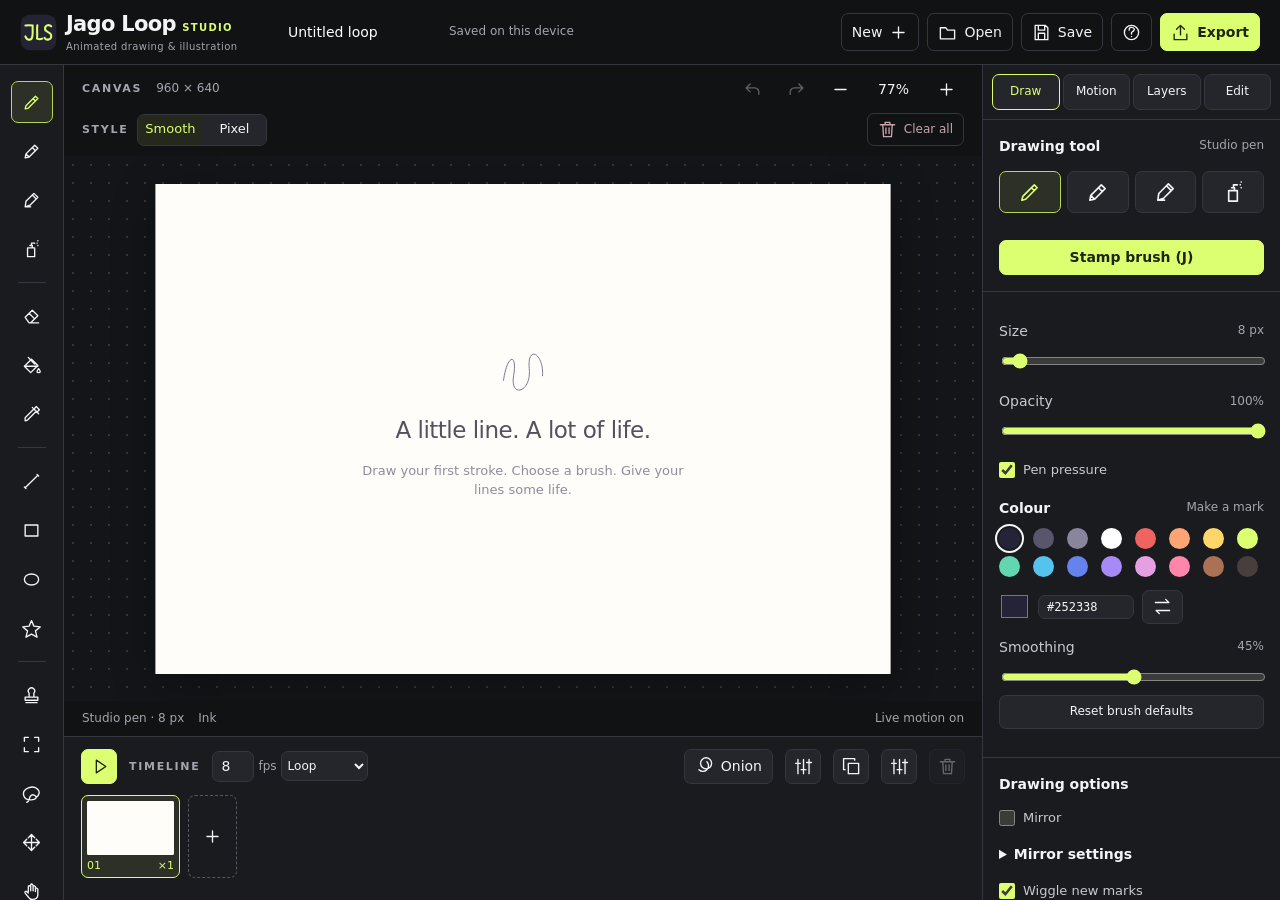
==== commit 1fbeab44: "Jago Loop Studio v1.1.5 | Brush & preset polish A tidier drawing panel, easier brush packs and clear" ====
--- a/index.html
+++ b/index.html
@@ -52,6 +52,16 @@
 
 .empty-hint.pixel-hint svg{display:none}.empty-hint.pixel-hint strong{font-size:15px;letter-spacing:0}.empty-hint.pixel-hint p{font-size:12px;margin:6px 0 0}
 
+.preset-status{padding:8px 10px;border-left:2px solid var(--accent);background:var(--preview);overflow-wrap:anywhere}.preset-status:empty{display:none}
+
+.preset-row{align-items:center}.preset-row input[type=checkbox]{flex:0 0 18px;width:18px;height:18px}.preset-row button:nth-child(2){flex:1;justify-content:flex-start;white-space:normal}
+
+#drawingToolChooser #useStamp{width:100%;margin-top:10px}#drawingToolChooser #useStamp.active{border-color:var(--accent);background:var(--accent);color:#15171b}
+#brushColour{margin-top:18px}#brushColour .section-title{margin-bottom:10px}#sharedBrushBasics>.check{margin-top:12px}
+#stampVariationSettings h3{font-size:13px;margin:18px 0 10px}#stampVariationSettings .control{margin-top:14px}
+#stampBrushPanel .control{margin-top:15px}#stampBrushPanel #stampDetails{margin-top:0}#stampBrushPanel #brushPreviewLabel{font-size:11px;margin:6px 0 12px}
+#sharedDrawingOptions>.check{margin:12px 0}#saveStampAsDialog{width:430px}#saveStampAsName{display:block;width:100%;margin-top:8px;padding:10px}#saveStampAsError{color:var(--danger)}
+
 </style>
 </head>
 <body>
@@ -60,24 +70,26 @@
 <nav class="tools" aria-label="Drawing tools" id="toolBar"></nav>
 <section class="workspace" aria-label="Drawing workspace"><div class="canvas-top"><span class="eyebrow">CANVAS</span><span id="dimensions" class="tag">960 × 640</span><div class="spacer"></div><button id="undoBtn" class="icon" title="Undo (Ctrl+Z)"><i data-icon="undo"></i></button><button id="redoBtn" class="icon" title="Redo (Ctrl+Shift+Z)"><i data-icon="redo"></i></button><button id="zoomOut" class="icon" title="Zoom out"><i data-icon="minus"></i></button><button id="fitBtn" title="Fit canvas (0)">Fit</button><button id="zoomIn" class="icon" title="Zoom in"><i data-icon="plus"></i></button><button id="propsBtn" class="icon mobile-props" title="Brush, motion and layers"><i data-icon="sliders"></i></button></div><div class="render-bar"><span class="eyebrow">STYLE</span><div class="segmented" role="group" aria-label="Drawing style"><button id="smoothStyle" aria-pressed="true" title="Smooth drawing">Smooth</button><button id="pixelStyle" aria-pressed="false" title="Crisp pixel drawing">Pixel</button></div><div id="pixelSettings" class="pixel-settings hidden"><label for="pixelSize">Pixel size</label><select id="pixelSize"><option value="1">1 px</option><option value="2">2 px</option><option value="3">3 px</option><option value="4" selected>4 px</option><option value="6">6 px</option><option value="8">8 px</option><option value="12">12 px</option></select><span id="pixelGridSize" class="pixel-grid-size"></span></div><div class="spacer"></div><button id="clearAll" class="clear-all" title="Clear all artwork in every frame and layer"><i data-icon="trash"></i>Clear all</button></div><div id="viewport" class="viewport"><div id="canvasWrap" class="canvas-wrap"><canvas id="canvas" width="960" height="640" aria-label="Drawing canvas. Select a tool and draw with a mouse, touch or pen."></canvas><div id="emptyHint" class="empty-hint"><svg viewBox="0 0 64 64"><path d="M7 45C12 10 25 10 20 39s23 22 20-9S59 10 57 39"/></svg><strong id="emptyHintTitle">A little line. A lot of life.</strong><p id="emptyHintText">Draw your first stroke. Choose a brush. Give your lines some life.</p></div></div></div><div class="canvas-bottom"><div class="cursor-info"><span id="toolStatus">Pen · 8 px</span><span id="layerStatus">Ink</span></div><span id="activityStatus">Live wiggle on</span></div></section>
 <aside id="inspector" class="inspector" aria-label="Drawing settings"><button id="closeInspector" class="mobile-props inspector-close">Back to drawing</button><div class="inspector-tabs" role="tablist" aria-label="Studio settings"><button id="tab-draw" data-panel-tab="draw" role="tab" aria-selected="true">Draw</button><button id="tab-motion" data-panel-tab="motion" role="tab" aria-selected="false">Motion</button><button id="tab-layers" data-panel-tab="layers" role="tab" aria-selected="false">Layers</button><button id="tab-edit" data-panel-tab="edit" role="tab" aria-selected="false">Edit</button></div>
-<section class="section" data-panel="draw"><div class="section-title"><span>Brush</span><small id="brushName">Studio pen</small></div><div id="brushes" class="brushes"></div><button id="resetBrush" class="full-width" title="Reset size, opacity, smoothing, pressure, mirror, fill and new-mark wiggle. Keeps the tool and colour.">Reset brush defaults</button><div id="sprayControls" class="hidden"><h3>Spray setup</h3><canvas id="sprayPreview" width="240" height="90" aria-label="Spray setup preview"></canvas><div class="button-grid"><button id="sprayFine">Fine mist</button><button id="sprayGrain">Grainy spray</button></div><div class="control"><label for="sprayDensity">Amount of speckles (%)<output id="sprayDensityValue">45</output></label><input id="sprayDensity" type="range" min="5" max="100" value="45" step="1"></div><div class="control"><label for="sprayDotSize">Speckle size (px)<output id="sprayDotSizeValue">2</output></label><input id="sprayDotSize" type="range" min="1" max="12" value="2" step="1"></div><div class="control"><label for="spraySpread">Spread (%)<output id="spraySpreadValue">100</output></label><input id="spraySpread" type="range" min="10" max="150" value="100" step="1"></div><div class="control"><label for="sprayFocus">Centre concentration (%)<output id="sprayFocusValue">25</output></label><input id="sprayFocus" type="range" min="0" max="100" value="25" step="1"></div><label class="field compact">Spray shape<select id="sprayShape"><option value="round">Round</option><option value="horizontal">Wide fan</option><option value="vertical">Tall fan</option></select></label><button id="resetSpray" class="full-width">Reset spray settings</button><p class="hint">Size sets the brush footprint. Spread changes its reach; concentration gathers speckles near the centre. Settings apply to new strokes.</p></div><label id="shapeFillRow" class="check hidden" style="margin:0 0 12px"><input id="shapeFill" type="checkbox">Filled shape</label><div class="control"><label for="size">Size <output id="sizeValue">8 px</output></label><input id="size" type="range" min="1" max="160" value="8"></div><div class="control"><label for="opacity">Opacity <output id="opacityValue">100%</output></label><input id="opacity" type="range" min="5" max="100" value="100"></div><div class="control"><label for="smoothing">Smoothing <output id="smoothingValue">45%</output></label><input id="smoothing" type="range" min="0" max="90" value="45"></div><div class="row"><label class="check"><input id="pressure" type="checkbox" checked>Pen pressure</label><label class="check"><input id="symmetry" type="checkbox">Mirror</label></div><details id="mirrorDetails"><summary>Mirror settings</summary><label class="field compact">Symmetry<select id="mirrorMode"><option value="vertical">Left / right</option><option value="horizontal">Top / bottom</option><option value="both">Four-way</option><option value="radial">Radial</option></select></label><div id="mirrorSegmentsControl" class="control hidden"><label for="mirrorSegments">Radial copies<output id="mirrorSegmentsValue">6</output></label><input id="mirrorSegments" type="range" min="2" max="12" value="6"></div><div class="control"><label for="mirrorX">Centre across (%)<output id="mirrorXValue">50</output></label><input id="mirrorX" type="range" min="0" max="100" value="50"></div><div class="control"><label for="mirrorY">Centre down (%)<output id="mirrorYValue">50</output></label><input id="mirrorY" type="range" min="0" max="100" value="50"></div><button id="resetMirror" class="full-width">Reset mirror defaults</button><p class="hint">Enable Mirror above. Applies to new strokes and shapes, including stamps and erasing. Each mark keeps its own symmetry settings. Guides are never exported.</p></details><label class="check"><input id="drawAnimate" type="checkbox" checked>Wiggle new marks</label><p class="hint">Turn off for steady ink. Layer motion still moves its whole layer. Your stroke stays steady while you draw.</p></section>
-<section class="section" data-panel="draw"><details id="stampDetails"><summary>Stamp brushes</summary><label class="field compact">Stamp shape<select id="stampTip"></select></label><canvas id="brushPreviewCanvas" width="480" height="200" aria-label="Brush stroke preview on canvas paper"></canvas><p id="brushPreviewLabel" class="hint"></p>
-<div id="patternControls"><label class="field compact" id="patternModeField">Pattern layout<select id="stampPatternMode"><option value="aligned">Continuous pattern</option><option value="stamps">Individual stamps</option></select></label><div class="control"><label for="stampPatternScale">Pattern size (canvas px)<output id="stampPatternScaleValue">2</output></label><input id="stampPatternScale" type="range" min="1" max="24" value="2" step="1"></div><div class="control"><label for="stampPatternAngle">Pattern angle (degrees)<output id="stampPatternAngleValue">0</output></label><input id="stampPatternAngle" type="range" min="-180" max="180" value="0" step="1"></div><div id="densityControl"><div class="control"><label for="stampDensity">Dither coverage (%)<output id="stampDensityValue">50</output></label><input id="stampDensity" type="range" min="5" max="100" value="50" step="1"></div></div><p id="patternHint" class="hint"></p></div>
-<div class="button-grid"><button id="useStamp" class="primary">Use stamp brush (J)</button><button id="resetStamp" title="Reset stamp options, keeping your stamp shape, colour and brush size.">Reset stamp defaults</button></div>
+<section class="section" data-panel="draw" id="drawingToolChooser"><div class="section-title"><span>Drawing tool</span><small id="brushName">Studio pen</small></div><div id="brushes" class="brushes"></div><button id="useStamp" class="primary">Stamp brush (J)</button></section>
+<section class="section" data-panel="draw" id="regularBrushPanel"><div id="regularBasicSlot"><div id="sharedBrushBasics"><div class="control"><label for="size">Size <output id="sizeValue">8 px</output></label><input id="size" type="range" min="1" max="160" value="8"></div><div class="control"><label for="opacity">Opacity <output id="opacityValue">100%</output></label><input id="opacity" type="range" min="5" max="100" value="100"></div><label class="check"><input id="pressure" type="checkbox" checked>Pen pressure</label><div id="brushColour"><div class="section-title"><span>Colour</span><small>Make a mark</small></div><div id="palette" class="palette"></div><div class="color-row"><input id="color" type="color" value="#252338" aria-label="Custom drawing colour"><input id="hexColor" type="text" value="#252338" maxlength="7" aria-label="Hex colour"><button id="swapColor" title="Swap current and previous colour (X)"><i data-icon="swap"></i></button></div></div></div></div><div id="regularSmoothingSlot"><div id="sharedSmoothing"><div class="control"><label for="smoothing">Smoothing <output id="smoothingValue">45%</output></label><input id="smoothing" type="range" min="0" max="90" value="45"></div></div></div><label id="shapeFillRow" class="check hidden" style="margin:0 0 12px"><input id="shapeFill" type="checkbox">Filled shape</label><div id="sprayControls" class="hidden"><h3>Spray setup</h3><canvas id="sprayPreview" width="240" height="90" aria-label="Spray setup preview"></canvas><div class="button-grid"><button id="sprayFine">Fine mist</button><button id="sprayGrain">Grainy spray</button></div><div class="control"><label for="sprayDensity">Amount of speckles (%)<output id="sprayDensityValue">45</output></label><input id="sprayDensity" type="range" min="5" max="100" value="45" step="1"></div><div class="control"><label for="sprayDotSize">Speckle size (px)<output id="sprayDotSizeValue">2</output></label><input id="sprayDotSize" type="range" min="1" max="12" value="2" step="1"></div><div class="control"><label for="spraySpread">Spread (%)<output id="spraySpreadValue">100</output></label><input id="spraySpread" type="range" min="10" max="150" value="100" step="1"></div><div class="control"><label for="sprayFocus">Centre concentration (%)<output id="sprayFocusValue">25</output></label><input id="sprayFocus" type="range" min="0" max="100" value="25" step="1"></div><label class="field compact">Spray shape<select id="sprayShape"><option value="round">Round</option><option value="horizontal">Wide fan</option><option value="vertical">Tall fan</option></select></label><button id="resetSpray" class="full-width">Reset spray settings</button><p class="hint">Size sets the brush footprint. Spread changes its reach; concentration gathers speckles near the centre. Settings apply to new strokes.</p></div><button id="resetBrush" class="full-width" title="Reset size, opacity, smoothing, pressure, mirror, fill and new-mark wiggle. Keeps the tool and colour.">Reset brush defaults</button></section>
+<section class="section hidden" data-panel="draw" id="stampBrushPanel"><details id="stampDetails" open><summary>Stamp brushes</summary><label class="field compact">Brush<select id="savedBrush"><option value="">Your current setup</option></select></label><p id="savedBrushStatus" class="hint preset-status" aria-live="polite"></p><canvas id="brushPreviewCanvas" width="480" height="200" aria-label="Brush stroke preview on canvas paper"></canvas><p id="brushPreviewLabel" class="hint"></p><div id="stampBasicSlot"></div><div id="patternControls"><label class="field compact" id="patternModeField">Pattern layout<select id="stampPatternMode"><option value="aligned">Continuous pattern</option><option value="stamps">Individual stamps</option></select></label><div class="control"><label for="stampPatternScale">Pattern size (canvas px)<output id="stampPatternScaleValue">2</output></label><input id="stampPatternScale" type="range" min="1" max="24" value="2" step="1"></div><div class="control"><label for="stampPatternAngle">Pattern angle (degrees)<output id="stampPatternAngleValue">0</output></label><input id="stampPatternAngle" type="range" min="-180" max="180" value="0" step="1"></div><div id="densityControl"><div class="control"><label for="stampDensity">Dither coverage (%)<output id="stampDensityValue">50</output></label><input id="stampDensity" type="range" min="5" max="100" value="50" step="1"></div></div><p id="patternHint" class="hint"></p></div>
+
+
 <label class="field compact">Placement<select id="stampMode"><option value="continuous">Along a stroke</option><option value="single">One stamp per click</option></select></label><div id="stampSpacingControl"><div class="control"><label for="stampSpacing">Spacing (%)<output id="stampSpacingValue">30</output></label><input id="stampSpacing" type="range" min="5" max="300" value="30" step="1"></div></div>
-<details><summary>Variation &amp; pressure</summary><div id="stampRotationControl"><div class="control"><label for="stampRotation">Stamp rotation<output id="stampRotationValue">0</output></label><input id="stampRotation" type="range" min="-180" max="180" value="0" step="1"></div><label id="stampFollowControl" class="check"><input id="stampFollow" type="checkbox">Rotate along the stroke</label></div><div class="control"><label for="stampScatter">Scatter (%)<output id="stampScatterValue">0</output></label><input id="stampScatter" type="range" min="0" max="200" value="0" step="1"></div><div class="control"><label for="stampVariation">Size variation (%)<output id="stampVariationValue">10</output></label><input id="stampVariation" type="range" min="0" max="100" value="10" step="1"></div><label id="stampColourControl" class="check"><input id="stampColour" type="checkbox">Keep original image colours</label><label class="check"><input id="stampPressureOpacity" type="checkbox">Pressure changes opacity</label></details>
-<label class="field compact">How stamps move<select id="stampMotionPlacement"><option value="stroke">Follow the moving stroke</option><option value="individual">Each stamp moves independently</option><option value="layer">Use only whole-layer motion</option></select></label>
-<div class="button-grid"><button id="importTip">Import stamp image</button><button id="selectionTip">Create stamp from selection</button><button id="openBrushLibrary">Stamp presets</button><button id="brushPackHelp">Make a brush pack</button></div><p class="hint">A stamp repeats a shape or image as you draw. Save stamp preset remembers that shape and its settings. It does not save normal pen or pencil settings.</p></details></section><section class="section" data-panel="draw"><div class="section-title"><span>Colour</span><small>Make a mark</small></div><div id="palette" class="palette"></div><div class="color-row"><input id="color" type="color" value="#252338" aria-label="Custom drawing colour"><input id="hexColor" type="text" value="#252338" maxlength="7" aria-label="Hex colour"><button id="swapColor" title="Swap current and previous colour (X)"><i data-icon="swap"></i></button></div></section>
-<section class="section" data-panel="motion"><div class="section-title"><span class="motion-heading"><i data-icon="wiggle"></i>Motion</span><input id="wiggleEnabled" type="checkbox" checked aria-label="Enable project motion" title="Enable motion throughout this project"></div><div class="motion-editor"><label class="field compact">Wiggle type<select id="motionType"><option value="classic">Classic line boil</option><option value="sway">Sway</option><option value="ripple">Ripple</option><option value="flutter">Flutter</option><option value="breathe">Breathe</option><option value="spring">Spring</option><option value="drift">Drift</option><option value="crawl">Texture crawl</option></select></label><canvas id="motionPreviewCanvas" width="240" height="80" aria-label="Preview of the selected motion"></canvas><p id="motionDescription" class="hint"></p><label class="field compact">Edit settings for<select id="motionScope"><option value="new">New strokes</option><option value="layer">Edit active layer settings</option></select></label><div id="modernMotionControls"><div class="control" data-motion-types="ripple flutter breathe spring drift crawl"><label for="mAmount">Amount<output id="mAmountValue">16</output></label><input id="mAmount" type="range" min="0" max="80" value="16" step="0.5"></div><div class="control" ><label for="mSpeed">Cycles per loop<output id="mSpeedValue">1</output></label><input id="mSpeed" type="range" min="1" max="8" value="1" step="0.25"></div><div class="control" data-motion-types="sway"><label for="mAngle">Rocking angle<output id="mAngleValue">10</output></label><input id="mAngle" type="range" min="0" max="60" value="10" step="1"></div><div class="control" data-motion-types="ripple"><label for="mWavelength">Wavelength<output id="mWavelengthValue">120</output></label><input id="mWavelength" type="range" min="10" max="1000" value="120" step="5"></div><div class="control" data-motion-types="flutter"><label for="mReach">Flutter reach<output id="mReachValue">100</output></label><input id="mReach" type="range" min="10" max="100" value="100" step="1"></div><div class="control" data-motion-types="flutter"><label for="mGust">Gust variation<output id="mGustValue">25</output></label><input id="mGust" type="range" min="0" max="100" value="25" step="1"></div><div class="control" data-motion-types="spring"><label for="mStiffness">Spring oscillations<output id="mStiffnessValue">3</output></label><input id="mStiffness" type="range" min="1" max="8" value="3" step="1"></div><div class="control" data-motion-types="spring"><label for="mDamping">Settling<output id="mDampingValue">3</output></label><input id="mDamping" type="range" min="0" max="10" value="3" step="0.25"></div><div data-motion-types="sway breathe"><p class="hint">The pivot is the fixed point your artwork swings or grows around. Percentages are relative to the artwork bounds. A pivot can sit outside the drawing.</p><div class="button-grid"><button id="placePivot">Place pivot on canvas</button><button id="centrePivot">Centre pivot</button></div><label class="check"><input id="showPivot" type="checkbox" checked>Show draggable pivot</label><p id="pivotHint" class="hint"></p><div class="control" ><label for="mAnchorX">Pivot across (%)<output id="mAnchorXValue">50</output></label><input id="mAnchorX" type="range" min="-200" max="300" value="50" step="1"></div><div class="control" ><label for="mAnchorY">Pivot down (%)<output id="mAnchorYValue">50</output></label><input id="mAnchorY" type="range" min="-200" max="300" value="50" step="1"></div></div><div data-motion-types="breathe spring drift"><div class="control" ><label for="mBalanceX">Horizontal influence<output id="mBalanceXValue">100</output></label><input id="mBalanceX" type="range" min="0" max="200" value="100" step="1"></div><div class="control" ><label for="mBalanceY">Vertical influence<output id="mBalanceYValue">100</output></label><input id="mBalanceY" type="range" min="0" max="200" value="100" step="1"></div></div><div data-motion-types="flutter"><label class="field compact">Pinned end<select id="mPin"><option value="start">Start of stroke / left of layer</option><option value="end">End of stroke / right of layer</option></select></label></div><div data-motion-types="ripple flutter"><label class="field compact">Travel direction<select id="mDirection"><option value="1">Forward</option><option value="-1">Reverse</option></select></label></div><div data-motion-types="drift"><label class="field compact">Path<select id="mPath"><option value="ellipse">Ellipse</option><option value="line">Side to side</option><option value="figure8">Figure eight</option></select></label></div><div class="control" ><label for="mPhase">Timing offset<output id="mPhaseValue">0</output></label><input id="mPhase" type="range" min="0" max="100" value="0" step="1"></div><label class="check"><input id="mLoop" type="checkbox" checked>Fit whole cycles to the loop</label><label class="check"><input id="mShared" type="checkbox" checked>Keep strokes in time together</label><label class="check"><input id="mStepped" type="checkbox" >Stepped motion</label><div class="control" ><label for="motionLoopSeconds">Single-frame loop seconds<output id="motionLoopSecondsValue">3</output></label><input id="motionLoopSeconds" type="range" min="1" max="12" value="3" step="1"></div></div><label class="check"><input id="motionPreviewToggle" type="checkbox" >Preview these settings on the layer</label><div class="button-grid"><button id="applyLayerMotion">Apply to layer</button><button id="applyStrokeMotion">Apply to strokes</button><button id="clearLayerMotion">Clear layer motion</button><button id="resetMotion">Reset settings</button></div><p class="hint">Choosing a type sets up new marks. To move existing artwork, preview it or choose Apply to layer / Apply to strokes. Applying turns project motion on and resumes it. Apply to strokes affects this layer in every frame. Texture crawl animates stamp texture only.</p><div class="button-grid"><button id="pauseMotion">Pause live motion</button><button id="openMotionLibrary">Motion presets</button></div></div><div id="classicControls"><div class="segmented" id="motionPresets"><button data-motion="gentle">Gentle</button><button data-motion="lively" class="active">Lively</button><button data-motion="wild">Wild</button></div><div class="control"><label for="wiggle">Amount <output id="wiggleValue">3 px</output></label><input id="wiggle" type="range" min="0" max="12" step="0.5" value="3"></div><div class="control"><label for="boil">Redraws per second <output id="boilValue">8</output></label><input id="boil" type="range" min="1" max="24" value="8"></div></div><label class="check"><input id="animateStroke" type="checkbox" checked>Give new strokes a wiggle</label></section>
+<div id="stampVariationSettings"><h3>Rotation &amp; variation</h3><div id="stampRotationControl"><div class="control"><label for="stampRotation">Stamp rotation<output id="stampRotationValue">0</output></label><input id="stampRotation" type="range" min="-180" max="180" value="0" step="1"></div><label id="stampFollowControl" class="check"><input id="stampFollow" type="checkbox">Rotate along the stroke</label></div><div class="control"><label for="stampScatter">Scatter (%)<output id="stampScatterValue">0</output></label><input id="stampScatter" type="range" min="0" max="200" value="0" step="1"></div><div class="control"><label for="stampVariation">Size variation (%)<output id="stampVariationValue">10</output></label><input id="stampVariation" type="range" min="0" max="100" value="10" step="1"></div><label id="stampColourControl" class="check"><input id="stampColour" type="checkbox">Keep original image colours</label><label class="check"><input id="stampPressureOpacity" type="checkbox">Pressure changes opacity</label></div>
+<details id="stampStrokeFeel"><summary>Stroke feel &amp; motion</summary><div id="stampSmoothingSlot"></div><label class="field compact">How stamps move<select id="stampMotionPlacement"><option value="stroke">Follow the moving stroke</option><option value="individual">Each stamp moves independently</option><option value="layer">Use only whole-layer motion</option></select></label>
+</details><details id="editStampBrush"><summary>Edit brush</summary><p class="hint">Change the image used by your current brush. Size, spacing and other settings stay as they are. Save a stamp preset to keep your version.</p><label class="field compact">Stamp image<select id="stampTip"></select></label><div class="button-grid"><button id="importTip">Import stamp image</button><button id="selectionTip">Create stamp from selection</button></div></details><div class="button-grid" id="stampPresetActions"><button id="saveStampAs" class="primary">Save as new preset</button><button id="resetStamp" title="Reset stamp options, keeping your stamp shape, colour and brush size.">Reset stamp defaults</button><button id="openBrushLibrary">Stamp presets</button><button id="brushPackHelp">Make a brush pack</button></div><p class="hint">Save as new preset keeps your stamp image and its settings. Your original preset stays unchanged.</p></details></section>
+<section class="section" data-panel="draw" id="sharedDrawingOptions"><div class="section-title"><span>Drawing options</span></div><label class="check"><input id="symmetry" type="checkbox">Mirror</label><details id="mirrorDetails"><summary>Mirror settings</summary><label class="field compact">Symmetry<select id="mirrorMode"><option value="vertical">Left / right</option><option value="horizontal">Top / bottom</option><option value="both">Four-way</option><option value="radial">Radial</option></select></label><div id="mirrorSegmentsControl" class="control hidden"><label for="mirrorSegments">Radial copies<output id="mirrorSegmentsValue">6</output></label><input id="mirrorSegments" type="range" min="2" max="12" value="6"></div><div class="control"><label for="mirrorX">Centre across (%)<output id="mirrorXValue">50</output></label><input id="mirrorX" type="range" min="0" max="100" value="50"></div><div class="control"><label for="mirrorY">Centre down (%)<output id="mirrorYValue">50</output></label><input id="mirrorY" type="range" min="0" max="100" value="50"></div><button id="resetMirror" class="full-width">Reset mirror defaults</button><p class="hint">Enable Mirror above. Applies to new strokes and shapes, including stamps and erasing. Each mark keeps its own symmetry settings. Guides are never exported.</p></details><label class="check"><input id="drawAnimate" type="checkbox" checked>Wiggle new marks</label><p class="hint">Mirror and wiggle apply to new marks, including stamp strokes. Turn off wiggle for steady ink. Layer motion can still move the whole layer.</p></section>
+<section class="section" data-panel="motion"><div class="section-title"><span class="motion-heading"><i data-icon="wiggle"></i>Motion</span><input id="wiggleEnabled" type="checkbox" checked aria-label="Enable project motion" title="Enable motion throughout this project"></div><div class="motion-editor"><label class="field compact">Motion preset (saved settings)<select id="savedMotion"><option value="">Your current setup</option></select></label><p class="hint">A motion preset remembers settings for a wiggle type. For example, Paper Breeze uses Flutter. The type and its controls are shown below.</p><p id="savedMotionStatus" class="hint preset-status" aria-live="polite"></p><label class="field compact">Wiggle type<select id="motionType"><option value="classic">Classic line boil</option><option value="sway">Sway</option><option value="ripple">Ripple</option><option value="flutter">Flutter</option><option value="breathe">Breathe</option><option value="spring">Spring</option><option value="drift">Drift</option><option value="crawl">Texture crawl</option></select></label><canvas id="motionPreviewCanvas" width="240" height="80" aria-label="Preview of the selected motion"></canvas><p id="motionDescription" class="hint"></p><label class="field compact">Edit settings for<select id="motionScope"><option value="new">New strokes</option><option value="layer">Edit active layer settings</option></select></label><div id="modernMotionControls"><div class="control" data-motion-types="ripple flutter breathe spring drift crawl"><label for="mAmount">Amount<output id="mAmountValue">16</output></label><input id="mAmount" type="range" min="0" max="80" value="16" step="0.5"></div><div class="control" ><label for="mSpeed">Cycles per loop<output id="mSpeedValue">1</output></label><input id="mSpeed" type="range" min="1" max="8" value="1" step="0.25"></div><div class="control" data-motion-types="sway"><label for="mAngle">Rocking angle<output id="mAngleValue">10</output></label><input id="mAngle" type="range" min="0" max="60" value="10" step="1"></div><div class="control" data-motion-types="ripple"><label for="mWavelength">Wavelength<output id="mWavelengthValue">120</output></label><input id="mWavelength" type="range" min="10" max="1000" value="120" step="5"></div><div class="control" data-motion-types="flutter"><label for="mReach">Flutter reach<output id="mReachValue">100</output></label><input id="mReach" type="range" min="10" max="100" value="100" step="1"></div><div class="control" data-motion-types="flutter"><label for="mGust">Gust variation<output id="mGustValue">25</output></label><input id="mGust" type="range" min="0" max="100" value="25" step="1"></div><div class="control" data-motion-types="spring"><label for="mStiffness">Spring oscillations<output id="mStiffnessValue">3</output></label><input id="mStiffness" type="range" min="1" max="8" value="3" step="1"></div><div class="control" data-motion-types="spring"><label for="mDamping">Settling<output id="mDampingValue">3</output></label><input id="mDamping" type="range" min="0" max="10" value="3" step="0.25"></div><div data-motion-types="sway breathe"><p class="hint">The pivot is the fixed point your artwork swings or grows around. Percentages are relative to the artwork bounds. A pivot can sit outside the drawing.</p><div class="button-grid"><button id="placePivot">Place pivot on canvas</button><button id="centrePivot">Centre pivot</button></div><label class="check"><input id="showPivot" type="checkbox" checked>Show draggable pivot</label><p id="pivotHint" class="hint"></p><div class="control" ><label for="mAnchorX">Pivot across (%)<output id="mAnchorXValue">50</output></label><input id="mAnchorX" type="range" min="-200" max="300" value="50" step="1"></div><div class="control" ><label for="mAnchorY">Pivot down (%)<output id="mAnchorYValue">50</output></label><input id="mAnchorY" type="range" min="-200" max="300" value="50" step="1"></div></div><div data-motion-types="breathe spring drift"><div class="control" ><label for="mBalanceX">Horizontal influence<output id="mBalanceXValue">100</output></label><input id="mBalanceX" type="range" min="0" max="200" value="100" step="1"></div><div class="control" ><label for="mBalanceY">Vertical influence<output id="mBalanceYValue">100</output></label><input id="mBalanceY" type="range" min="0" max="200" value="100" step="1"></div></div><div data-motion-types="flutter"><label class="field compact">Pinned end<select id="mPin"><option value="start">Start of stroke / left of layer</option><option value="end">End of stroke / right of layer</option></select></label></div><div data-motion-types="ripple flutter"><label class="field compact">Travel direction<select id="mDirection"><option value="1">Forward</option><option value="-1">Reverse</option></select></label></div><div data-motion-types="drift"><label class="field compact">Path<select id="mPath"><option value="ellipse">Ellipse</option><option value="line">Side to side</option><option value="figure8">Figure eight</option></select></label></div><div class="control" ><label for="mPhase">Timing offset<output id="mPhaseValue">0</output></label><input id="mPhase" type="range" min="0" max="100" value="0" step="1"></div><label class="check"><input id="mLoop" type="checkbox" checked>Fit whole cycles to the loop</label><label class="check"><input id="mShared" type="checkbox" checked>Keep strokes in time together</label><label class="check"><input id="mStepped" type="checkbox" >Stepped motion</label><div class="control" ><label for="motionLoopSeconds">Single-frame loop seconds<output id="motionLoopSecondsValue">3</output></label><input id="motionLoopSeconds" type="range" min="1" max="12" value="3" step="1"></div></div><label class="check"><input id="motionPreviewToggle" type="checkbox" >Preview these settings on the layer</label><div class="button-grid"><button id="applyLayerMotion">Apply to layer</button><button id="applyStrokeMotion">Apply to strokes</button><button id="clearLayerMotion">Clear layer motion</button><button id="resetMotion">Reset settings</button></div><p class="hint">Choose a saved motion by name above, or build your own with Wiggle type and its settings. Choosing a motion sets up new marks. To move existing artwork, preview it or choose Apply to layer / Apply to strokes. Applying turns project motion on and resumes it. Apply to strokes affects this layer in every frame. Texture crawl animates stamp texture only.</p><div class="button-grid"><button id="pauseMotion">Pause live motion</button><button id="openMotionLibrary">Motion presets</button></div></div><div id="classicControls"><div class="segmented" id="motionPresets"><button data-motion="gentle">Gentle</button><button data-motion="lively" class="active">Lively</button><button data-motion="wild">Wild</button></div><div class="control"><label for="wiggle">Amount <output id="wiggleValue">3 px</output></label><input id="wiggle" type="range" min="0" max="12" step="0.5" value="3"></div><div class="control"><label for="boil">Redraws per second <output id="boilValue">8</output></label><input id="boil" type="range" min="1" max="24" value="8"></div></div><label class="check"><input id="animateStroke" type="checkbox" checked>Give new strokes a wiggle</label></section>
 <section class="section" data-panel="layers"><div class="section-title"><span>Layers</span><button id="addLayer" class="icon" title="Add layer"><i data-icon="plus"></i></button></div><button id="importImage"><i data-icon="image"></i>Import image</button><p class="hint">Import on a separate layer, or add to the active layer.</p><div id="layers" class="layer-list"></div><div class="layer-actions"><button id="layerUp" title="Move layer up">↑</button><button id="layerDown" title="Move layer down">↓</button><button id="duplicateLayer" title="Duplicate this layer and its artwork in every frame">Duplicate</button><button id="renameLayer" title="Rename layer">Rename</button><button id="deleteLayer" title="Delete layer"><i data-icon="trash"></i></button></div><div class="layer-actions"><button id="flipH" title="Flip current layer artwork horizontally">Flip ↔</button><button id="flipV" title="Flip current layer artwork vertically">Flip ↕</button><button id="clearLayer" title="Clear current layer in this frame">Clear</button></div><div class="control"><label for="layerOpacity">Layer opacity <output id="layerOpacityValue">100%</output></label><input id="layerOpacity" type="range" min="0" max="100" value="100"></div><div class="paper-row"><input type="color" id="paperColor" value="#fffdf9" aria-label="Paper colour"><span>Paper</span><label class="check" style="margin:0 0 0 auto"><input type="checkbox" id="transparent">Transparent</label></div></section>
 <section class="section" data-panel="layers"><div class="section-title">Shading</div><label class="check"><input id="alphaLock" type="checkbox" >Lock this layer’s transparency</label><label class="field compact">Blend mode<select id="layerBlend"><option value="source-over">Normal</option><option value="multiply">Multiply</option><option value="screen">Screen</option><option value="overlay">Overlay</option><option value="darken">Darken</option><option value="lighten">Lighten</option></select></label><label class="field compact">Clip inside<select id="clipBase"><option value="">No clipping</option></select></label><label class="check"><input id="followMotion" type="checkbox" checked>Follow base layer motion</label><button id="newClipLayer" class="full-width">Add shading layer</button><label class="field compact">Fill boundaries<select id="fillReference"><option value="layer">Active layer</option><option value="visible">All visible artwork</option></select></label><p class="hint">Alpha lock affects new marks. A clipping layer keeps shading inside its base layer.</p><p class="hint">Base is the main colour, Shadow is the darker shade, and Light is the highlight. Choose a colour, then Use to draw with it. These swatches do not recolour existing artwork. Add a shading layer to keep new shadows inside your base shape.</p><div class="shade-palette"><label>Base<input id="shadeBase" type="color" value="#e6a372"><button id="pickBase">Use</button></label><label>Shadow<input id="shadeShadow" type="color" value="#805c73"><button id="pickShadow">Use</button></label><label>Light<input id="shadeLight" type="color" value="#ffebae"><button id="pickLight">Use</button></label></div><div class="button-grid"><button id="celBrush">Hard shading</button><button id="hatchBrush">Hatching</button><button id="ditherBrush">Pixel dither</button></div></section><section class="section" data-panel="edit"><div class="section-title">Selection &amp; transform</div><div class="button-grid"><button id="selectRectangle">Rectangle (U)</button><button id="selectLasso">Lasso (K)</button></div><p id="selectionStatus" class="hint">Draw around part of the active layer.</p><div class="button-grid"><button id="selectionCopy">Copy</button><button id="selectionCut">Cut</button><button id="selectionPaste">Paste</button><button id="selectionDelete">Delete</button><button id="selectionClear">Deselect</button></div><details><summary>Transform selected artwork</summary><p class="hint">Moving, copying and transforming keep the original marks and their animation. Motion resumes after you drop the selection. The selection edge clips its contents.</p><div class="number-grid"><label>Scale %<input id="selectionScale" type="number" min="10" max="400" value="100"></label><label>Angle °<input id="selectionAngle" type="number" min="-180" max="180" value="0"></label><label>Move across<input id="selectionX" type="number" min="-2048" max="2048" value="0"></label><label>Move down<input id="selectionY" type="number" min="-2048" max="2048" value="0"></label></div><button id="selectionTransform" class="full-width">Apply transform</button></details></section><section class="section" data-panel="edit"><div class="section-title">Drawing aids</div><label class="field compact">Canvas guides<select id="guideMode"><option value="none">Off</option><option value="grid">Grid</option><option value="arc">Arc with equal time steps</option><option value="thirds">Rule of thirds</option><option value="centre">Centre cross</option><option value="isometric">Isometric grid</option><option value="perspective">One-point perspective</option><option value="pixels">Pixel grid (zoom in)</option></select></label><div id="gridControls" class="hidden"><div class="control"><label for="gridWidth">Cell width (px)<output id="gridWidthValue">40</output></label><input id="gridWidth" type="range" min="8" max="256" value="40" step="1"></div><div class="control"><label for="gridHeight">Cell height (px)<output id="gridHeightValue">40</output></label><input id="gridHeight" type="range" min="8" max="256" value="40" step="1"></div><div class="control"><label for="gridX">Offset across (px)<output id="gridXValue">0</output></label><input id="gridX" type="range" min="0" max="256" value="0" step="1"></div><div class="control"><label for="gridY">Offset down (px)<output id="gridYValue">0</output></label><input id="gridY" type="range" min="0" max="256" value="0" step="1"></div><div class="control"><label for="gridMajor">Strong line every (cells)<output id="gridMajorValue">4</output></label><input id="gridMajor" type="range" min="1" max="10" value="4" step="1"></div><button id="resetGrid" class="full-width">Reset grid</button><p class="hint">A visual guide only. It does not snap or move your drawing.</p></div><p id="guideHint" class="hint"></p><div id="perspectiveControls" class="hidden"><div class="control"><label for="vanishX">Vanishing point across (%)<output id="vanishXValue">50</output></label><input id="vanishX" type="range" min="0" max="100" value="50" step="1"></div><div class="control"><label for="vanishY">Horizon down (%)<output id="vanishYValue">45</output></label><input id="vanishY" type="range" min="0" max="100" value="45" step="1"></div><button id="resetPerspective" class="full-width">Reset perspective</button></div><div id="arcControls" class="hidden"><div class="control"><label for="arcX">Centre across (%)<output id="arcXValue">50</output></label><input id="arcX" type="range" min="0" max="100" value="50" step="1"></div><div class="control"><label for="arcY">Baseline down (%)<output id="arcYValue">80</output></label><input id="arcY" type="range" min="0" max="100" value="80" step="1"></div><div class="control"><label for="arcWidth">Arc width (%)<output id="arcWidthValue">76</output></label><input id="arcWidth" type="range" min="10" max="180" value="76" step="1"></div><div class="control"><label for="arcHeight">Arc rise (%)<output id="arcHeightValue">50</output></label><input id="arcHeight" type="range" min="-80" max="80" value="50" step="1"></div><div class="control"><label for="arcSteps">Timing intervals<output id="arcStepsValue">12</output></label><input id="arcSteps" type="range" min="2" max="24" value="12" step="1"></div><button id="resetArc" class="full-width">Reset arc</button><p class="hint">These controls position a guide only. They do not move or animate your drawing.</p></div><p class="hint">Mouse: choose Pan (H) and drag, or drag with the middle button. Use the mouse wheel to zoom and 0 to fit the canvas.</p><details><summary>Touchscreen and pen</summary><label class="check"><input id="touchDraw" type="checkbox" checked>Draw with one finger</label><p class="hint">On a touchscreen, two fingers pan and zoom. Turn off finger drawing to pan with one finger while using a pen. These settings do not affect mouse input.</p></details><p class="hint">Guides are never exported.</p><div class="button-grid"><button id="copyFrameArt">Copy frame artwork</button><button id="pasteFrameArt">Paste frame artwork</button><button id="saveCheckpoint">Save snapshot</button><button id="openRecovery">Recovery snapshots</button></div></section></aside>
 <section class="timeline" aria-label="Animation timeline"><div class="timeline-header"><button id="playBtn" class="primary icon" title="Play / pause (Space)"><i data-icon="play"></i></button><span class="eyebrow">TIMELINE</span><div class="row"><input id="fps" class="fps-input" type="number" min="1" max="24" value="8" aria-label="Frames per second"><label for="fps">fps</label><select id="loopMode" aria-label="Playback mode"><option value="loop">Loop</option><option value="pingpong">Ping-pong</option></select></div><div class="spacer"></div><button id="onionBtn" title="Onion skin (O)" aria-pressed="false"><i data-icon="onion"></i><span class="minor">Onion</span></button><button id="onionSettingsBtn" class="icon" title="Onion skin settings"><i data-icon="sliders"></i></button><button id="duplicateFrame" class="icon" title="Duplicate frame (D)"><i data-icon="copy"></i></button><button id="frameOptions" class="icon" title="Frame timing and order"><i data-icon="sliders"></i></button><button id="deleteFrame" class="icon" title="Delete current frame"><i data-icon="trash"></i></button></div><div id="frames" class="frames"></div></section>
 </main>
-<dialog id="importImageDialog"><h2>Add an image</h2><p>Import PNG, JPEG, WebP or GIF. Images fit inside the canvas. Animated GIFs import as a still image.</p><label class="field">Place image on<select id="imageDestination"><option value="new">A new layer</option><option value="active">The active layer</option></select></label><p class="hint">A new layer lets you move, hide or animate the image separately. It appears in the current frame.</p><div class="dialog-actions"><button data-close>Cancel</button><button id="chooseImage" class="primary">Choose image</button></div></dialog><input id="tipInput" type="file" accept="image/png" hidden><input id="presetInput" type="file" accept=".jagopresets,.json" hidden><dialog id="brushPackDialog"><h2>Make your own brush pack</h2><p>A stamp is a small shape or image you can paint with. For example, turn a drawn star into a stamp, then click to place one star or drag to paint a trail of stars.</p><ol class="brush-pack-steps"><li><strong>Create a stamp.</strong> Draw a small mark, then use Rectangle selection or Lasso to select it on its layer. Open <strong>Draw &gt; Stamp brushes</strong> and choose <strong>Create stamp from selection</strong>. Or choose <strong>Import stamp image</strong> to use a PNG. A transparent background avoids a box around the stamp.</li><li><strong>Try it out.</strong> Choose your stamp under <strong>Stamp shape</strong>. Adjust size, spacing and colour, then click <strong>Use stamp brush (J)</strong> and draw. Spacing controls the gaps between repeated marks.</li><li><strong>Save the setup.</strong> Open <strong>Stamp presets</strong>, enter a name and choose <strong>Save stamp preset</strong>. A preset remembers the stamp image and settings shown in the dialog. It saves that stamp setup even if you last used a normal pen.</li><li><strong>Make a pack.</strong> Repeat for any other stamps, then choose <strong>Export library</strong> in Stamp presets. This downloads all your saved stamp and motion presets as one .jagopresets file, including the custom stamp images they use.</li><li><strong>Share or reload it.</strong> Use <strong>Import library</strong> in Stamp presets to add a pack, then click a saved stamp's name to use it.</li></ol><p class="hint">Creating a stamp captures a still image, without its animation. Save movement separately with Save motion preset. Custom stamp images fit inside 128 × 128 pixels. A project holds 24 custom images; a library holds 30 stamp and 30 motion presets. Export a backup to keep or share. Use marks you own or have permission to share.</p><div class="dialog-actions"><button data-close>Done</button></div></dialog><dialog id="libraryDialog"><h2>Stamp &amp; motion presets</h2><p>A preset is a saved setup you can use again. Save stamp preset remembers the stamp image, size, colour, opacity and stamp options shown below, even if a normal pen is selected. It does not save normal pen or pencil settings. Export library downloads all saved stamp and motion presets as one shareable pack. Import library adds a pack you already have.</p><p id="stampPresetSummary" class="hint"></p><label class="field">Preset name<input id="presetName" type="text" maxlength="50" placeholder="My stipple stamp"></label><div class="button-grid"><button id="saveBrushPreset">Save stamp preset</button><button id="saveMotionPreset">Save motion preset</button></div><div id="presetList" class="preset-list"></div><div class="button-grid"><button id="exportPresets">Export library</button><button id="importPresets">Import library</button></div><div class="dialog-actions"><button data-close>Done</button></div></dialog><dialog id="recoveryDialog"><h2>Recovery snapshots</h2><p>Up to three recent local snapshots. Save a project file for a lasting backup.</p><div id="recoveryList" class="preset-list"></div><div class="dialog-actions"><button data-close>Done</button></div></dialog><div id="toast" class="toast" role="status"></div><input id="fileInput" type="file" accept=".jago,.json" hidden><input id="imageInput" type="file" accept="image/png,image/jpeg,image/webp,image/gif" hidden>
+<dialog id="importImageDialog"><h2>Add an image</h2><p>Import PNG, JPEG, WebP or GIF. Images fit inside the canvas. Animated GIFs import as a still image.</p><label class="field">Place image on<select id="imageDestination"><option value="new">A new layer</option><option value="active">The active layer</option></select></label><p class="hint">A new layer lets you move, hide or animate the image separately. It appears in the current frame.</p><div class="dialog-actions"><button data-close>Cancel</button><button id="chooseImage" class="primary">Choose image</button></div></dialog><input id="tipInput" type="file" accept="image/png" hidden><input id="presetInput" type="file" accept=".jagopresets,.json" hidden><dialog id="brushPackDialog"><h2>Make your own brush pack</h2><p>A stamp is a small shape or image you can paint with. For example, turn a drawn star into a stamp, then click to place one star or drag to paint a trail of stars.</p><ol class="brush-pack-steps"><li><strong>Create a stamp.</strong> Draw a small mark, then use Rectangle selection or Lasso to select it on its layer. Open <strong>Draw &gt; Stamp brushes &gt; Edit brush</strong> and choose <strong>Create stamp from selection</strong>. Or choose <strong>Import stamp image</strong> to use a PNG. A transparent background avoids a box around the stamp.</li><li><strong>Try it out.</strong> Choose your stamp from <strong>Brush</strong>. Adjust size, spacing and colour, then click <strong>Use stamp brush (J)</strong> and draw. Spacing controls the gaps between repeated marks.</li><li><strong>Save the setup.</strong> Open <strong>Stamp presets</strong>, enter a name and choose <strong>Save stamp preset</strong>. A preset remembers the stamp image and settings shown in the dialog. It saves that stamp setup even if you last used a normal pen.</li><li><strong>Make a pack.</strong> Repeat for any other stamps, then choose <strong>Export library</strong> in Stamp presets. This downloads all your saved stamp and motion presets as one .jagopresets file, including the custom stamp images they use.</li><li><strong>Share or reload it.</strong> Use <strong>Import library</strong> in Stamp presets once. All brushes are then available under <strong>Brush</strong> in Draw, and motions under <strong>Motion preset</strong> in Motion. Choose a name to use its settings.</li></ol><p class="hint">Creating a stamp captures a still image, without its animation. Save movement separately with Save motion preset. Custom stamp images fit inside 128 × 128 pixels. A project holds 24 custom images; a library holds 30 stamp and 30 motion presets. Export a backup to keep or share. Use marks you own or have permission to share.</p><div class="dialog-actions"><button data-close>Done</button></div></dialog><dialog id="saveStampAsDialog"><h2>Save as new preset</h2><p>Keep this stamp image, colour, size and other brush settings as your own preset. The original stays unchanged.</p><label class="field">Preset name<input id="saveStampAsName" type="text" maxlength="50" autocomplete="off"></label><p id="saveStampAsError" class="hint" role="alert"></p><div class="dialog-actions"><button data-close>Cancel</button><button id="confirmSaveStampAs" class="primary">Save preset</button></div></dialog><dialog id="libraryDialog"><h2>Stamp &amp; motion presets</h2><p>Import a pack once. All its brushes appear in <strong>Brush</strong> in Draw, and its motions appear in <strong>Motion preset</strong> in Motion. Choose one to use it. Images are included automatically when needed; there is no separate add-to-project step.</p><p>Save stamp preset keeps the stamp image and settings shown below, even when a normal pen is selected. Save motion preset keeps the current movement setup. Export library backs up all your saved presets.</p><p id="stampPresetSummary" class="hint"></p><label class="field">Preset name<input id="presetName" type="text" maxlength="50" placeholder="My stipple stamp"></label><div class="button-grid"><button id="saveBrushPreset">Save stamp preset</button><button id="saveMotionPreset">Save motion preset</button></div><div class="button-grid"><button id="selectImportedPresets">Select imported</button><button id="clearPresetSelection">Clear selection</button><button id="deleteSelectedPresets" disabled>Delete selected</button><button id="undoPresetRemoval" disabled>Undo removal</button></div><p class="hint">Tick presets to remove them together. Removing presets does not remove images or marks from saved drawings. Earlier presets have no recorded origin. Reimporting their pack moves matching entries into Imported without adding duplicates.</p><div id="presetList" class="preset-list"></div><div class="button-grid"><button id="exportPresets">Export library</button><button id="importPresets">Import library</button></div><div class="dialog-actions"><button data-close>Done</button></div></dialog><dialog id="recoveryDialog"><h2>Recovery snapshots</h2><p>Up to three recent local snapshots. Save a project file for a lasting backup.</p><div id="recoveryList" class="preset-list"></div><div class="dialog-actions"><button data-close>Done</button></div></dialog><div id="toast" class="toast" role="status"></div><input id="fileInput" type="file" accept=".jago,.json" hidden><input id="imageInput" type="file" accept="image/png,image/jpeg,image/webp,image/gif" hidden>
 <dialog id="onionDialog"><h2>Onion skin</h2><p>See neighbouring drawing frames while you work. Earlier frames are pink; later frames are blue.</p><label class="check"><input id="onionEnabled" type="checkbox">Show onion skin</label><div class="control"><label for="onionBefore">Frames before<output id="onionBeforeValue">1</output></label><input id="onionBefore" type="range" min="0" max="8" value="1"></div><div class="control"><label for="onionAfter">Frames after<output id="onionAfterValue">1</output></label><input id="onionAfter" type="range" min="0" max="8" value="1"></div><div class="control"><label for="onionOpacity">Onion opacity (%)<output id="onionOpacityValue">20</output></label><input id="onionOpacity" type="range" min="5" max="80" value="20"></div><label class="check"><input id="onionFade" type="checkbox" checked>Fade frames further away</label><label class="check"><input id="onionOriginal" type="checkbox">Use original artwork colours</label><p class="hint">Closer frames are stronger when fading is on. Frames stop at the timeline ends. These guides are hidden during playback and never exported.</p><div class="dialog-actions"><button id="resetOnion">Reset defaults</button><button data-close>Done</button></div></dialog><dialog id="newDialog"><h2>Fresh paper.</h2><p>Save your current project first if you want to keep it.</p><label class="field">Canvas size<select id="canvasSize"><option value="960,640">Landscape · 960 × 640</option><option value="800,800">Square · 800 × 800</option><option value="640,960">Portrait · 640 × 960</option><option value="1280,720">Wide · 1280 × 720</option><option value="1920,1080">Full HD · 1920 × 1080</option><option value="1440,1440">Large square · 1440 × 1440</option><option value="1080,1920">Tall HD · 1080 × 1920</option><option value="512,342">Compact · 512 × 342</option><optgroup label="Pixel art"><option value="32,32">Tiny pixels · 32 × 32</option><option value="64,64">Small pixels · 64 × 64</option><option value="128,128">Pixel square · 128 × 128</option><option value="256,144">Pixel widescreen · 256 × 144</option><option value="256,256">Large pixels · 256 × 256</option></optgroup></select></label><label class="field">Drawing style<select id="newStyle"><option value="smooth">Smooth</option><option value="pixel">Pixel look · 4 px blocks</option><option value="nativePixel">Pixel art canvas · 1 px grid</option></select></label><p id="newCanvasHint" class="hint">Pixel art canvases use real canvas pixels, crisp edges and a 1 px pen. Motion moves through whole pixels. Existing drawings stay unchanged.</p><label class="field">Start with<select id="starter"><option value="blank">A blank canvas</option><option value="demo">Bouncing ball · pencil animation study</option></select></label><div class="dialog-actions"><button data-close>Cancel</button><button id="createProject" class="primary">Create drawing</button></div></dialog>
 <dialog id="exportDialog"><h2>Let it out into the world.</h2><p id="exportSummary">Export your drawing.</p><label class="field">Format<select id="exportFormat"><option value="gif">Animated GIF · seamless loop</option><option value="png">PNG · current frame</option><option value="sequence">PNG sequence · full motion (ZIP)</option><option value="sheet">PNG sprite sheet · all frames</option></select></label><label class="field">Drawing style<select id="exportStyle"><option value="current">Current canvas style</option><option value="smooth">Smooth</option><option value="pixel">Pixel</option></select></label><label class="field">Size<select id="exportScale"><option value="0.5">50% · smaller file</option><option value="1" selected>100% · original size</option><option value="2">200% · double dimensions</option><option value="4">400% · four times dimensions</option><option value="8">800% · eight times dimensions</option></select></label><label class="field hidden" id="sequenceRateField">PNG sequence frame rate<select id="sequenceRate"><option value="12">12 fps</option><option value="24" selected>24 fps</option><option value="30">30 fps</option><option value="60">60 fps</option></select></label><label class="field" id="secondsField">Loop length (seconds)<input id="exportSeconds" type="number" min="1" max="12" value="3"></label><label class="check"><input id="exportTransparent" type="checkbox">Transparent background</label><p id="exportNote" style="font-size:12px">GIF uses 256 colours. PNG keeps full colour and soft transparency.</p><progress id="exportProgress" value="0" max="1" class="hidden"></progress><div class="dialog-actions"><button data-close>Cancel</button><button id="downloadExport" class="primary"><i data-icon="export"></i>Export GIF</button></div></dialog>
 <dialog id="frameDialog"><h2>Frame settings</h2><label class="field">Hold for (timeline beats)<input id="frameHold" type="number" min="1" max="24" value="1"></label><p>A longer hold keeps this drawing on screen while its lines keep wiggling.</p><button id="allFrameTiming" class="full-width">Apply timing to all frames</button><p class="hint">Changing the number edits the current frame. The button copies this hold to every existing frame. Undo restores the previous timings. Timeline fps already applies to every frame.</p><p id="frameTimingResult" class="hint" role="status" aria-live="polite"></p><div class="row"><button id="frameLeft">← Move earlier</button><button id="frameRight">Move later →</button></div><div class="dialog-actions"><button data-close>Done</button></div></dialog>
-<dialog id="helpDialog"><button class="icon close" data-close aria-label="Close help"><i data-icon="close"></i></button><h2>Small strokes. Big personality.</h2><label class="field compact">Application theme<select id="appTheme"><option value="charcoal">Charcoal</option><option value="paper">Warm Paper</option><option value="plum">Midnight Plum</option><option value="candy">Candy Cloud</option></select></label><p class="hint">Changes the workspace colours only. Your drawing and exported colours stay the same.</p><p>Draw freely. Wiggle new marks adds movement after you finish a stroke; turn it off in Draw for steady ink. Add frames for movement; duplicate a frame to build on it. Layers exist across all frames, with separate drawings in each.</p><div class="shortcut-grid"><span>Pen / pencil / marker / spray</span><kbd>B / P / M / A</kbd><span>Eraser / fill / colour picker</span><kbd>E / F / I</kbd><span>Line / rectangle / ellipse</span><kbd>L / R / C</kbd><span>Triangle / star / heart</span><kbd>T / S / G</kbd><span>Diamond / arrow / hexagon</span><kbd>Q / Y / N</kbd><span>Play / pause</span><kbd>Space</kbd><span>Undo / redo</span><kbd>Ctrl Z / Ctrl Shift Z</kbd><span>Previous / next frame</span><kbd>← / →</kbd><span>Duplicate frame / onion skin</span><kbd>D / O</kbd><span>Brush size / swap colour</span><kbd>[ ] / X</kbd><span>Move layer artwork</span><kbd>V + drag</kbd><span>Pan / zoom / fit</span><kbd>H + drag / wheel / 0</kbd><span>Straight angles / square / circle</span><kbd>Shift + draw</kbd><span>Save project / export</span><kbd>Ctrl S / Ctrl E</kbd></div><p>On drawing canvases, switch between Smooth and Pixel above the canvas. Pixel size changes the block size without changing your strokes. For pixel art, choose a Pixel art canvas in New: draw directly with a 1 px pen, zoom up to 4000%, and export crisp pixels. Pixel art canvases keep a fixed 1 px grid. The shapes button opens the extra shapes; Filled shape applies to new shapes.</p><p>The Move tool moves selected pixels when there is a selection, or the whole active layer when there is none. Paste returns artwork to its original position. Hold Shift to move in one direction. Fill can use the active layer or all visible artwork as a boundary. Erasing affects only the active layer. Use the layer lock to protect your work. Layer motion also moves imported images.</p><div class="row"><button id="demoBtn">Try Bouncing ball</button></div><p class="hint">Stamp brush: J. Rectangle selection: U. Lasso: K. Copy/cut/paste selection: Ctrl C / X / V. Motion, shading and recovery live in the inspector tabs.</p><div class="button-grid"><button id="motionStudy">Motion study</button><button id="shadingStudy">Shading study</button><button id="brushSampler">Brush examples</button><button id="lineExamples">Line examples</button><button id="shapeSampler">Shape examples</button></div><p class="hint">Motion study: the pendulum sways from its top pivot, the hatched ribbon ripples and a loose pencil line flutters. A soft shadow breathes twice per swing. Select Pendulum in Layers, open Motion, choose Edit active layer settings, then drag the pivot cross or use Place pivot on canvas. Preview it, then Apply to layer to keep the change.</p><p class="hint">Shading study: toggle the five named layers to explore the cast shadow, pencil base, stipple, hatching and highlight. Clipped shading follows the gently moving ball. Try Smooth and Pixel.</p><section class="about-support"><h3>About &amp; support</h3><p>Created by Cameron Jago Lis Illustrates.</p><p><a href="https://cameronjagolis.co.uk/" target="_blank" rel="noopener noreferrer">Illustration website</a> · <a href="https://ko-fi.com/cameronillustrates" target="_blank" rel="noopener noreferrer">Support on Ko-fi</a> · <a href="https://github.com/snowwy123/Jago-Loop-Studio" target="_blank" rel="noopener noreferrer">GitHub</a></p><p class="hint">Support is optional and helps Cameron develop Jago Loop Studio. All drawing tools stay free.</p></section><div class="about-credits"><span class="credit-role">Inspiration</span><strong>John Earnest · Internet Janitor</strong>Creator of <a href="https://internet-janitor.itch.io/wigglypaint" target="_blank" rel="noopener noreferrer">WigglyPaint</a> and <a href="https://github.com/JohnEarnest/Decker" target="_blank" rel="noopener noreferrer">Decker</a>. Jago Loop Studio does not include the Decker runtime.<span class="credit-role">Studio edition</span><strong>Cameron Jago Lis Illustrates</strong>Creator of Jago Loop Studio. Studio code is released under the MIT License. Microsoft WebView2 licence and third-party notices are included with the Windows app.<p>An independent edition inspired by the original work, not an official release or endorsement by its creator. Jago Loop Studio saves and opens .jago projects. Version 1.1.1 · Windows + browser suite.</p></div></dialog>
+<dialog id="helpDialog"><button class="icon close" data-close aria-label="Close help"><i data-icon="close"></i></button><h2>Small strokes. Big personality.</h2><label class="field compact">Application theme<select id="appTheme"><option value="charcoal">Charcoal</option><option value="paper">Warm Paper</option><option value="plum">Midnight Plum</option><option value="candy">Candy Cloud</option></select></label><p class="hint">Changes the workspace colours only. Your drawing and exported colours stay the same.</p><p>Draw freely. Wiggle new marks adds movement after you finish a stroke; turn it off in Draw for steady ink. Add frames for movement; duplicate a frame to build on it. Layers exist across all frames, with separate drawings in each.</p><div class="shortcut-grid"><span>Pen / pencil / marker / spray</span><kbd>B / P / M / A</kbd><span>Eraser / fill / colour picker</span><kbd>E / F / I</kbd><span>Line / rectangle / ellipse</span><kbd>L / R / C</kbd><span>Triangle / star / heart</span><kbd>T / S / G</kbd><span>Diamond / arrow / hexagon</span><kbd>Q / Y / N</kbd><span>Play / pause</span><kbd>Space</kbd><span>Undo / redo</span><kbd>Ctrl Z / Ctrl Shift Z</kbd><span>Previous / next frame</span><kbd>← / →</kbd><span>Duplicate frame / onion skin</span><kbd>D / O</kbd><span>Brush size / swap colour</span><kbd>[ ] / X</kbd><span>Move layer artwork</span><kbd>V + drag</kbd><span>Pan / zoom / fit</span><kbd>H + drag / wheel / 0</kbd><span>Straight angles / square / circle</span><kbd>Shift + draw</kbd><span>Save project / export</span><kbd>Ctrl S / Ctrl E</kbd></div><p>On drawing canvases, switch between Smooth and Pixel above the canvas. Pixel size changes the block size without changing your strokes. For pixel art, choose a Pixel art canvas in New: draw directly with a 1 px pen, zoom up to 4000%, and export crisp pixels. Pixel art canvases keep a fixed 1 px grid. The shapes button opens the extra shapes; Filled shape applies to new shapes.</p><p>The Move tool moves selected pixels when there is a selection, or the whole active layer when there is none. Paste returns artwork to its original position. Hold Shift to move in one direction. Fill can use the active layer or all visible artwork as a boundary. Erasing affects only the active layer. Use the layer lock to protect your work. Layer motion also moves imported images.</p><div class="row"><button id="demoBtn">Try Bouncing ball</button></div><p class="hint">Stamp brush: J. Rectangle selection: U. Lasso: K. Copy/cut/paste selection: Ctrl C / X / V. Motion, shading and recovery live in the inspector tabs.</p><div class="button-grid"><button id="motionStudy">Motion study</button><button id="shadingStudy">Shading study</button><button id="brushSampler">Brush examples</button><button id="lineExamples">Line examples</button><button id="shapeSampler">Shape examples</button></div><p class="hint">Motion study: the pendulum sways from its top pivot, the hatched ribbon ripples and a loose pencil line flutters. A soft shadow breathes twice per swing. Select Pendulum in Layers, open Motion, choose Edit active layer settings, then drag the pivot cross or use Place pivot on canvas. Preview it, then Apply to layer to keep the change.</p><p class="hint">Shading study: toggle the five named layers to explore the cast shadow, pencil base, stipple, hatching and highlight. Clipped shading follows the gently moving ball. Try Smooth and Pixel.</p><section class="about-support"><h3>About &amp; support</h3><p>Created by Cameron Jago Lis Illustrates.</p><p><a href="https://cameronjagolis.co.uk/" target="_blank" rel="noopener noreferrer">Illustration website</a> · <a href="https://ko-fi.com/cameronillustrates" target="_blank" rel="noopener noreferrer">Support on Ko-fi</a> · <a href="https://github.com/snowwy123/Jago-Loop-Studio" target="_blank" rel="noopener noreferrer">GitHub</a></p><p class="hint">Support is optional and helps Cameron develop Jago Loop Studio. All drawing tools stay free.</p></section><div class="about-credits"><span class="credit-role">Inspiration</span><strong>John Earnest · Internet Janitor</strong>Creator of <a href="https://internet-janitor.itch.io/wigglypaint" target="_blank" rel="noopener noreferrer">WigglyPaint</a> and <a href="https://github.com/JohnEarnest/Decker" target="_blank" rel="noopener noreferrer">Decker</a>. Jago Loop Studio does not include the Decker runtime.<span class="credit-role">Studio edition</span><strong>Cameron Jago Lis Illustrates</strong>Creator of Jago Loop Studio. Studio code is released under the MIT License. Microsoft WebView2 licence and third-party notices are included with the Windows app.<p>An independent edition inspired by the original work, not an official release or endorsement by its creator. Jago Loop Studio saves and opens .jago projects. Version 1.1.5 · Windows + browser suite.</p></div></dialog>
 <dialog id="confirmDialog"><h2 id="confirmTitle">Remove this?</h2><p id="confirmBody"></p><div class="dialog-actions"><button data-close>Cancel</button><button id="confirmAction" class="primary">Remove</button></div></dialog>
 <dialog id="shapesDialog"><button class="icon close" data-close aria-label="Close shapes"><i data-icon="close"></i></button><h2>Choose a shape</h2><p>Drag across the canvas to place it. Hold Shift for equal proportions, or to snap an arrow to 45° angles.</p><div id="shapeGrid" class="shape-grid"></div><div class="dialog-actions"><button data-close>Done</button></div></dialog>
 <dialog id="renameDialog"><h2>Layer name</h2><label class="field">Name<input type="text" id="layerNameInput" maxlength="40"></label><div class="dialog-actions"><button data-close>Cancel</button><button id="applyLayerName" class="primary">Rename</button></div></dialog>
@@ -645,11 +657,7 @@
  if(op.tool==='stamp'){op.brush=copy(stampSettings);if(stampSettings.motionPlacement==='layer')delete op.motion;}
 }
 async function addCustomTip(src,name){
- const im=await cacheImage(src);if(im.width>4096||im.height>4096)throw Error('Stamp images must be at most 4096 pixels per side.');
- const c=makeCanvas(128,128),cx=c.getContext('2d'),s=Math.min(128/im.width,128/im.height);cx.drawImage(im,(128-im.width*s)/2,(128-im.height*s)/2,im.width*s,im.height*s);
- const pixels=cx.getImageData(0,0,128,128).data;if(!pixels.some((v,i)=>i%4===3&&v>0))throw Error('This stamp image is completely transparent.');
- project.brushTips=project.brushTips||{};if(Object.keys(project.brushTips).length>=24)throw Error('This project already has 24 custom stamp images.');
- const id='tip'+uid(),png=c.toDataURL('image/png');await cacheImage(png);project.brushTips[id]={name:name.slice(0,50),src:png};stampSettings.tip=id;setTool('stamp');commit('Custom stamp added');return id;
+ const id=await ensureProjectStamp(src,name,project);stampSettings.tip=id;setTool('stamp');commit('Stamp image ready');return id;
 }
 
 // SPDX-License-Identifier: MIT
@@ -900,13 +908,14 @@
 function drawMotionPreview(now){if(!uiReady||currentPanel!=='motion'||Math.floor(now/80)===lastMotionPreview)return;lastMotionPreview=Math.floor(now/80);const previewTick=motionPaused?motionPauseTick:now/1000*project.boil;const c=$('motionPreviewCanvas'),cx=c.getContext('2d');cx.clearRect(0,0,c.width,c.height);if(motionDraft.type==='crawl'){drawStamp(cx,{kind:'stroke',tool:'stamp',color:'#dcff72',size:32,opacity:1,pressure:false,animate:true,mirror:false,seed:42,brush:{...stampSettings,tip:'chalk'},motion:copy(motionDraft),points:[{x:35,y:40,p:.5},{x:205,y:40,p:.5}]},previewTick);return;}cx.strokeStyle='#dcff72';cx.lineWidth=2.2;cx.lineCap='round';cx.beginPath();const m=copy(motionDraft);m.amount=Math.min(m.amount,20);m.wavelength=Math.min(m.wavelength,90);const b={x:35,y:24,w:170,h:30};for(let i=0;i<=40;i++){const p={x:35+i/40*170,y:40+Math.sin(i/40*Math.PI*2)*12},q=motionPoint(p,m,previewTick,b,3,i/40);i?cx.lineTo(q.x,q.y):cx.moveTo(q.x,q.y);}cx.stroke();if(m.type==='crawl'){cx.fillStyle='#b1a0ff';for(let i=0;i<25;i++){cx.globalAlpha=.3+.7*random(i+Math.floor(now/100));cx.fillRect(35+random(i*7)*170,24+random(i*19)*32,2,2);}cx.globalAlpha=1;}}
 function paintBrushPreview(){
  const c=$('brushPreviewCanvas'),cx=c.getContext('2d'),cell=project.renderStyle==='pixel'?project.pixelSize:1;
- const extent=brushSize*(1+stampSettings.scatter)*1.6,w=Math.ceil(Math.max(240,extent*2.6)/cell)*cell,h=Math.ceil(Math.max(100,extent)/cell)*cell;
+ // Reserve room for the 160 px maximum instead of zooming out as Size increases.
+ const extent=160*(1+stampSettings.scatter)*1.6,w=Math.ceil(Math.max(240,extent*2.6)/cell)*cell,h=Math.ceil(Math.max(100,extent)/cell)*cell;
  const sample=makeCanvas(Math.ceil(w/cell),Math.ceil(h/cell)),sc=sample.getContext('2d'),single=stampSettings.mode==='single';
  const points=single?[{x:w/2,y:h/2,p:.5}]:Array.from({length:32},(_,i)=>({x:w*.22+i/31*w*.56,y:h/2+Math.sin(i/31*Math.PI*2)*h*.1,p:.5}));
  const before=renderingStill;renderingStill=true;try{drawWithExtras(sc,{kind:'stroke',tool:'stamp',points,brush:copy(stampSettings),color:colour,size:brushSize,opacity,pressure:false,animate:false,mirror:false,seed:42},0,cell);}finally{renderingStill=before;}
  cx.clearRect(0,0,c.width,c.height);if(project.transparent){for(let y=0;y<c.height;y+=16)for(let x=0;x<c.width;x+=16){cx.fillStyle=(x/16+y/16)%2?'#dddde1':'#f8f8fa';cx.fillRect(x,y,16,16);}}else{cx.fillStyle=project.paper;cx.fillRect(0,0,c.width,c.height);}
  const scale=Math.min(c.width/w,c.height/h);cx.imageSmoothingEnabled=cell===1;cx.drawImage(sample,(c.width-w*scale)/2,(c.height-h*scale)/2,w*scale,h*scale);
- $('brushPreviewLabel').textContent=brushSize+' px brush · '+Math.round(opacity*100)+'% opacity · '+(cell===1?'Smooth':'Pixel '+cell+' px')+' · fitted preview on canvas paper';
+ $('brushPreviewLabel').textContent=brushSize+' px brush · '+Math.round(opacity*100)+'% opacity · '+(cell===1?'Smooth':'Pixel '+cell+' px')+' · preview scale stays fixed as Size changes';
 }
 function resetBrushDefaults(){brushSize=8;opacity=1;smoothing=.45;pressure=true;symmetry=false;animateStroke=true;shapeFilled=false;syncBrushUI();updateStatus();renderNeeded=true;toast('Brush defaults restored');}
 function resetStampDefaults(){stampSettings={...stampDefaults,tip:stampSettings.tip};syncBrushUI();toast('Stamp defaults restored');}
@@ -916,10 +925,24 @@
 
 function saveLibrary(){try{localStorage.setItem(libraryKey,JSON.stringify(studioLibrary));}catch(e){toast('Preset storage is full. Export the library to keep it.');}}
 function showLibrary(){const tip=tipNames[stampSettings.tip]||project.brushTips?.[stampSettings.tip]?.name||'Pencil dab';$('stampPresetSummary').textContent='Stamp setup to save: '+tip+' · '+brushSize+' px · '+Math.round(opacity*100)+'% opacity · '+colour;renderLibrary();$('libraryDialog').showModal();}
-function renderLibrary(){const list=$('presetList');list.replaceChildren();for(const kind of ['brushes','motions'])studioLibrary[kind].forEach((preset,index)=>{const row=document.createElement('div');row.className='preset-row';const apply=document.createElement('button');apply.textContent=(kind==='brushes'?'Stamp: ':'Motion: ')+preset.name;apply.onclick=async()=>{try{if(kind==='motions'){motionDraft=validateMotion(preset.motion);motionScope='new';syncMotionUI();showPanel('motion');}else{let b=validateBrush(preset.brush);if(preset.tip){const id=await addCustomTip(preset.tip.src,preset.tip.name);b.tip=id;}stampSettings=b;brushSize=preset.size;opacity=preset.opacity;setColour(preset.colour);setTool('stamp');syncBrushUI();}$('libraryDialog').close();toast('Preset loaded');}catch(e){toast(e.message);}};const remove=document.createElement('button');remove.textContent='×';remove.setAttribute('aria-label','Delete preset '+preset.name);remove.onclick=()=>{studioLibrary[kind].splice(index,1);saveLibrary();renderLibrary();};row.append(apply,remove);list.append(row);});if(!list.children.length)list.textContent='No saved presets yet.';}
+function renderLibrary(){
+ const list=$('presetList');list.replaceChildren();
+ for(const kind of ['brushes','motions'])studioLibrary[kind].forEach((preset,index)=>{
+  const row=document.createElement('div');row.className='preset-row';
+  const apply=document.createElement('button');apply.textContent=(kind==='brushes'?'Use brush: ':'Use saved settings: ')+presetDisplayName(kind,preset);
+  apply.onclick=async()=>{if(await useSavedPreset(kind,index))$('libraryDialog').close();};
+  const remove=document.createElement('button');remove.textContent='×';remove.setAttribute('aria-label','Delete preset '+preset.name);
+  remove.onclick=()=>deleteLibraryPresets(new Set([preset]));
+  const select=document.createElement('input');select.type='checkbox';select.checked=librarySelection.has(preset);select.setAttribute('aria-label','Select '+preset.name+' for removal');select.onchange=()=>{if(select.checked)librarySelection.add(preset);else librarySelection.delete(preset);$('deleteSelectedPresets').disabled=!librarySelection.size;};
+  row.append(select,apply,remove);list.append(row);
+ });
+ if(!list.children.length)list.textContent='No saved presets yet. Import a pack to get started.';
+ $('deleteSelectedPresets').disabled=!librarySelection.size;$('undoPresetRemoval').disabled=!lastPresetRemoval;
+ refreshSavedPresetChoices();
+}
 function validateLibrary(v){
  if(!v||v.format!=='jago-presets'||!Array.isArray(v.brushes)||!Array.isArray(v.motions)||v.brushes.length>30||v.motions.length>30)throw Error('Not a Jago preset library');
- const result={brushes:[],motions:[]};for(const p of v.motions){if(typeof p.name!=='string'||p.name.length>50)throw Error('Invalid preset name');result.motions.push({name:p.name,motion:validateMotion(p.motion)});}for(const p of v.brushes){if(typeof p.name!=='string'||p.name.length>50||!finite(p.size,1,160)||!finite(p.opacity,0,1)||!/^#[0-9a-f]{6}$/i.test(p.colour))throw Error('Invalid brush preset');const brush=validateBrush(p.brush);if(!builtinTips.includes(brush.tip)){if(!p.tip||typeof p.tip.name!=='string'||p.tip.name.length>50||typeof p.tip.src!=='string'||!/^data:image\/png;base64,/.test(p.tip.src)||p.tip.src.length>2e6)throw Error('Custom brush data missing');}result.brushes.push({...p,brush});}return result;
+ const result={brushes:[],motions:[]};for(const p of v.motions){if(typeof p.name!=='string'||p.name.length>50)throw Error('Invalid preset name');result.motions.push({name:p.name,origin:['imported','saved'].includes(p.origin)?p.origin:undefined,motion:validateMotion(p.motion)});}for(const p of v.brushes){if(typeof p.name!=='string'||p.name.length>50||!finite(p.size,1,160)||!finite(p.opacity,0,1)||!/^#[0-9a-f]{6}$/i.test(p.colour))throw Error('Invalid brush preset');const brush=validateBrush(p.brush);if(!builtinTips.includes(brush.tip)){if(!p.tip||typeof p.tip.name!=='string'||p.tip.name.length>50||typeof p.tip.src!=='string'||!/^data:image\/png;base64,/.test(p.tip.src)||p.tip.src.length>2e6)throw Error('Custom brush data missing');}result.brushes.push({...p,origin:['imported','saved'].includes(p.origin)?p.origin:undefined,brush});}return result;
 }
 function readDataURL(file){return new Promise((resolve,reject)=>{const reader=new FileReader();reader.onload=()=>resolve(reader.result);reader.onerror=()=>reject(Error('The image could not be read'));reader.readAsDataURL(file);});}
 function initialiseStudio(){
@@ -941,9 +964,9 @@
  $('brushPackHelp').onclick=()=>$('brushPackDialog').showModal();$('duplicateLayer').onclick=duplicateActiveLayer;$('useStamp').onclick=()=>setTool('stamp');$('importTip').onclick=()=>$('tipInput').click();$('tipInput').onchange=async e=>{const file=e.target.files[0];e.target.value='';if(!file)return;try{if(file.size>4e6||file.type!=='image/png')throw Error('Choose a PNG under 4 MB.');await addCustomTip(await readDataURL(file),file.name.replace(/\.png$/i,''));}catch(e){toast(e.message);}};
  $('selectionTip').onclick=async()=>{try{const image=await selectionImage();await addCustomTip(image.src,'My drawn tip');}catch(e){toast(e.message);}};
  $('openBrushLibrary').onclick=$('openMotionLibrary').onclick=showLibrary;
- $('saveMotionPreset').onclick=()=>{const name=$('presetName').value.trim();if(!name){toast('Give this preset a name');return;}if(studioLibrary.motions.length>=30){toast('Delete a preset before adding another');return;}studioLibrary.motions.push({name,motion:copy(motionDraft)});saveLibrary();renderLibrary();};
- $('saveBrushPreset').onclick=()=>{const name=$('presetName').value.trim();if(!name){toast('Give this preset a name');return;}if(studioLibrary.brushes.length>=30){toast('Delete a preset before adding another');return;}studioLibrary.brushes.push({name,brush:copy(stampSettings),size:brushSize,opacity,colour,tip:project.brushTips?.[stampSettings.tip]?copy(project.brushTips[stampSettings.tip]):undefined});saveLibrary();renderLibrary();};
- $('exportPresets').onclick=()=>download(new Blob([JSON.stringify({format:'jago-presets',version:1,...studioLibrary})],{type:'application/json'}),'Jago-brush-and-motion-presets.jagopresets');$('importPresets').onclick=()=>$('presetInput').click();$('presetInput').onchange=async e=>{const file=e.target.files[0];e.target.value='';if(!file)return;try{if(file.size>4e6)throw Error('Preset files must be under 4 MB');const next=validateLibrary(JSON.parse(await file.text()));if(studioLibrary.brushes.length+next.brushes.length>30||studioLibrary.motions.length+next.motions.length>30)throw Error('Import would exceed 30 presets of each kind');studioLibrary.brushes.push(...next.brushes);studioLibrary.motions.push(...next.motions);saveLibrary();renderLibrary();}catch(e){toast(e.message);}};
+ $('saveMotionPreset').onclick=()=>{const name=$('presetName').value.trim();if(!name){toast('Give this preset a name');return;}if(studioLibrary.motions.length>=30){toast('Delete a preset before adding another');return;}studioLibrary.motions.push({name,origin:'saved',motion:copy(motionDraft)});saveLibrary();renderLibrary();};
+ $('saveBrushPreset').onclick=()=>{const name=$('presetName').value.trim();if(!name){toast('Give this preset a name');return;}if(studioLibrary.brushes.length>=30){toast('Delete a preset before adding another');return;}studioLibrary.brushes.push({name,origin:'saved',brush:copy(stampSettings),size:brushSize,opacity,colour,tip:project.brushTips?.[stampSettings.tip]?copy(project.brushTips[stampSettings.tip]):undefined});saveLibrary();renderLibrary();};
+ $('exportPresets').onclick=()=>download(new Blob([JSON.stringify({format:'jago-presets',version:1,...studioLibrary})],{type:'application/json'}),'Jago-brush-and-motion-presets.jagopresets');$('importPresets').onclick=()=>$('presetInput').click();$('presetInput').onchange=importPresetLibrary;
  $('alphaLock').onchange=e=>{activeLayer().alphaLock=e.target.checked;commit();};$('layerBlend').onchange=e=>{activeLayer().blend=e.target.value;commit();};$('clipBase').onchange=e=>{if(e.target.value)activeLayer().clipTo=e.target.value;else delete activeLayer().clipTo;commit();};$('followMotion').onchange=e=>{activeLayer().followMotion=e.target.checked;commit();};$('newClipLayer').onclick=addClippingLayer;$('fillReference').onchange=e=>fillReference=e.target.value;
  for(const id of ['shadeBase','shadeShadow','shadeLight'])$(id).onchange=()=>{project.shadePalette=['shadeBase','shadeShadow','shadeLight'].map(x=>$(x).value);commit();};
  for(const [id,color] of [['pickBase','shadeBase'],['pickShadow','shadeShadow'],['pickLight','shadeLight']])$(id).onclick=()=>setColour($(color).value);
@@ -1237,6 +1260,233 @@
 const hintApplyView=applyView;applyView=function(){hintApplyView();syncEmptyCanvasHint();};
 const hintUpdateUI=updateUI;updateUI=function(){hintUpdateUI();syncEmptyCanvasHint();};
 
+// SPDX-License-Identifier: MIT
+// Copyright (c) 2026 Cameron Jago Lis Illustrates.
+'use strict';
+
+let selectedBrushPreset=null,selectedMotionPreset=null,presetRequest=0;
+let librarySelection=new Set(),lastPresetRemoval=null;
+const currentPresetOptions={};
+const starterPresetLibrary={
+ brushes:builtinTips.map(tip=>({name:tipNames[tip],brush:{...stampDefaults,tip},size:40,opacity:1,colour:'#252338'})),
+ motions:Object.keys(motionDescriptions).map(type=>({name:({classic:'Classic line boil',sway:'Sway',ripple:'Ripple',flutter:'Flutter',breathe:'Breathe',spring:'Spring',drift:'Drift',crawl:'Texture crawl'})[type],motion:motionDefaults(type)}))
+};
+function presetChoiceValue(kind,preset){if(kind==='brushes'&&preset.projectTip&&project.brushTips?.[preset.projectTip])return 'project:'+preset.projectTip;const index=studioLibrary[kind].indexOf(preset);if(index>=0)return String(index);const starter=starterPresetLibrary[kind].indexOf(preset);return starter>=0?'starter:'+starter:'';}
+function motionTypeLabel(type){return starterPresetLibrary.motions.find(p=>p.motion.type===type)?.name||type;}
+function presetDisplayName(kind,preset){return kind==='motions'?preset.name+' · '+motionTypeLabel(preset.motion.type):preset.name;}
+function currentBrushName(){return project.brushTips?.[stampSettings.tip]?.name||tipNames[stampSettings.tip]||'Brush';}
+const stampSourceAliases=new WeakMap();
+const stablePresetJSON=value=>JSON.stringify(value,(_,v)=>v&&typeof v==='object'&&!Array.isArray(v)?Object.fromEntries(Object.entries(v).sort(([a],[b])=>a.localeCompare(b))):v);
+function brushPresetState(){return stablePresetJSON({brush:stampSettings,size:brushSize,opacity,colour});}
+function motionPresetState(){return stablePresetJSON(motionDraft);}
+function motionPresetContext(){return motionScope==='layer'?'layer:'+project.activeLayer:'new';}
+
+function syncSavedPresetStatus(){
+ if(!uiReady)return;
+ const b=selectedBrushPreset,m=selectedMotionPreset;
+ if(b&&(b.project!==project||b.tip!==stampSettings.tip))selectedBrushPreset=null;
+ if(m&&(m.project!==project||m.context!==motionPresetContext()))selectedMotionPreset=null;
+ for(const [kind,id,status,selected,state] of [
+  ['brushes','savedBrush','savedBrushStatus',selectedBrushPreset,brushPresetState()],
+  ['motions','savedMotion','savedMotionStatus',selectedMotionPreset,motionPresetState()]
+ ]){
+  const value=selected?presetChoiceValue(kind,selected.preset):'';
+  const changed=!!selected&&selected.state!==state;
+  if(currentPresetOptions[kind])currentPresetOptions[kind].textContent=changed?(kind==='motions'?selected.preset.name+' (modified) · '+motionTypeLabel(motionDraft.type):selected.preset.name+' (modified)'):(kind==='brushes'?currentBrushName()+' (current settings)':'Choose saved settings (optional)');
+  $(id).value=changed?'':value;
+  if(selected){
+   $(status).textContent=selected.preset.name+(changed?' (modified)':'')+(!value?' · removed from library':'')+(kind==='motions'?' · Saved '+motionTypeLabel(motionDraft.type)+' settings. '+(motionScope==='new'?'For new marks. Use Apply below for existing artwork.':'Editing this layer\'s setup. Use Apply below to keep it.'):selected.preset.projectTip?' · Image with your current brush settings.':'');
+  }else $(status).textContent=kind==='brushes'?'Choose any brush above. Adjust its settings below; Edit brush lets you change its image.':'Optional: choose saved settings above, or start with a Wiggle type below.';
+ }
+}
+
+function refreshSavedPresetChoices(){
+ if(!uiReady)return;
+ for(const [kind,id] of [['brushes','savedBrush'],['motions','savedMotion']]){
+  const list=$(id);list.replaceChildren();const current=document.createElement('optgroup');current.label='Current setup';const own=document.createElement('option');own.value='';own.textContent='Your current setup';current.append(own);list.append(current);currentPresetOptions[kind]=own;
+  const groups=[[kind==='brushes'?'Default brushes':'Default settings',starterPresetLibrary[kind].map((preset,index)=>({preset,value:'starter:'+index}))],
+   ['Imported presets',studioLibrary[kind].map((preset,index)=>({preset,value:String(index)})).filter(x=>x.preset.origin==='imported')],
+   ['Your saved presets',studioLibrary[kind].map((preset,index)=>({preset,value:String(index)})).filter(x=>x.preset.origin==='saved')],
+   ['Earlier presets',studioLibrary[kind].map((preset,index)=>({preset,value:String(index)})).filter(x=>!x.preset.origin)]];
+  if(kind==='brushes'){
+   const aliases=stampSourceAliases.get(project);
+   const images=Object.entries(project.brushTips||{}).filter(([id,tip])=>!studioLibrary.brushes.some(p=>p.tip&&(p.tip.src===tip.src||aliases?.get(p.tip.src)?.id===id)));
+   groups.push(['In this drawing',images.map(([id,tip])=>({preset:{name:tip.name},value:'project:'+id}))]);
+  }
+  for(const [label,items] of groups){if(!items.length)continue;const group=document.createElement('optgroup');group.label=label;for(const {preset,value} of items){const option=document.createElement('option');option.value=value;option.textContent=String(value).startsWith('starter:')&&kind==='motions'?preset.name+' · Default settings':presetDisplayName(kind,preset);group.append(option);}list.append(group);}
+ }
+ syncSavedPresetStatus();
+}
+
+// Reuse the same image even if PNG encoders produce different data URLs.
+// The alias cache belongs to one project and is never saved in a drawing.
+async function ensureProjectStamp(src,name,owner){
+ const check=()=>{if(project!==owner)throw Error('The drawing changed. Choose the brush again.');};
+ check();owner.brushTips=owner.brushTips||{};
+ let aliases=stampSourceAliases.get(owner);if(!aliases){aliases=new Map();stampSourceAliases.set(owner,aliases);}
+ const remembered=aliases.get(src);
+ if(remembered&&owner.brushTips[remembered.id]?.src===remembered.png){await cacheImage(remembered.png);check();return remembered.id;}
+ const existing=Object.entries(owner.brushTips).find(([,tip])=>tip.src===src);
+ if(existing){await cacheImage(src);check();return existing[0];}
+ const im=await cacheImage(src);check();
+ if(im.width>4096||im.height>4096)throw Error('Stamp images must be at most 4096 pixels per side.');
+ const c=makeCanvas(128,128),cx=c.getContext('2d'),s=Math.min(128/im.width,128/im.height);
+ cx.drawImage(im,(128-im.width*s)/2,(128-im.height*s)/2,im.width*s,im.height*s);
+ const pixels=cx.getImageData(0,0,128,128).data;
+ if(!pixels.some((v,i)=>i%4===3&&v>0))throw Error('This stamp image is completely transparent.');
+ const png=c.toDataURL('image/png');await cacheImage(png);check();
+ // Check again after awaits so concurrent choices cannot add duplicate images.
+ let match=Object.entries(owner.brushTips).find(([,tip])=>tip.src===src||tip.src===png);
+ if(!match){
+  for(const [id,tip] of Object.entries(owner.brushTips)){
+   const other=await cacheImage(tip.src);check();if(other.width!==128||other.height!==128)continue;
+   const out=makeCanvas(128,128);out.getContext('2d').drawImage(other,0,0);
+   const data=out.getContext('2d').getImageData(0,0,128,128).data;
+   if(data.every((value,i)=>value===pixels[i])){match=[id,tip];break;}
+  }
+ }
+ check();
+ // Another request may have completed during pixel comparison.
+ match=match||Object.entries(owner.brushTips).find(([,tip])=>tip.src===png||tip.src===src);
+ if(!match){
+  if(Object.keys(owner.brushTips).length>=24)throw Error('This drawing has 24 different custom stamp images. You can still use its existing stamps. Save it and start a new drawing to use another image.');
+  const id='tip'+uid();owner.brushTips[id]={name:name.slice(0,50),src:png};match=[id,owner.brushTips[id]];
+ }
+ aliases.set(src,{id:match[0],png:match[1].src});return match[0];
+}
+
+async function useSavedPreset(kind,index){
+ const starter=String(index).startsWith('starter:'),projectTip=kind==='brushes'&&String(index).startsWith('project:')?String(index).slice(8):null;
+ const image=projectTip&&project.brushTips?.[projectTip];
+ const preset=image?{name:image.name,projectTip,brush:{...stampSettings,tip:projectTip},size:brushSize,opacity,colour}:starter?starterPresetLibrary[kind]?.[Number(String(index).slice(8))]:studioLibrary[kind]?.[index];if(!preset)return false;
+ const request=++presetRequest,owner=project;
+ try{
+  if(kind==='motions'){
+   motionDraft=validateMotion(preset.motion);motionScope='new';motionPreview=false;
+   selectedMotionPreset={preset,project:owner,context:'new',state:motionPresetState()};
+   if(motionDraft.type==='classic'){
+    project.wiggle=motionDraft.amount;$('wiggle').value=project.wiggle;$('wiggleValue').textContent=project.wiggle+' px';
+   }
+   syncMotionUI();showPanel('motion');invalidate();
+   if(motionDraft.type==='classic')commit();
+  }else{
+   const b=validateBrush(preset.brush),before=Object.keys(owner.brushTips||{}).length;
+   if(preset.tip)b.tip=await ensureProjectStamp(preset.tip.src,preset.tip.name,owner);
+   if(request!==presetRequest||project!==owner)return false;
+   stampSettings=b;brushSize=preset.size;opacity=preset.opacity;if(!starter)setColour(preset.colour);setTool('stamp');
+   selectedBrushPreset={preset,project:owner,tip:b.tip,state:brushPresetState()};
+   showPanel('draw');$('stampDetails').open=true;syncBrushUI();
+   if(Object.keys(owner.brushTips||{}).length!==before)commit();
+  }
+  syncSavedPresetStatus();toast('Using '+preset.name);return true;
+ }catch(e){if(request===presetRequest){syncSavedPresetStatus();toast(e.message);}return false;}
+}
+
+function presetIdentity(kind,preset){
+ if(kind==='motions')return stablePresetJSON({name:preset.name,motion:validateMotion(preset.motion)});
+ const brush=validateBrush(preset.brush);if(preset.tip)brush.tip='custom';
+ return stablePresetJSON({name:preset.name,brush,size:preset.size,opacity:preset.opacity,colour:preset.colour.toLowerCase(),tip:preset.tip?{src:preset.tip.src}:null});
+}
+async function importPresetLibrary(e){
+ const file=e.target.files[0];e.target.value='';if(!file)return;
+ try{
+  if(file.size>4e6)throw Error('Preset files must be under 4 MB');
+  const incoming=validateLibrary(JSON.parse(await file.text())),additions={brushes:[],motions:[]},identified=[];let skipped=0;
+  for(const kind of ['brushes','motions']){
+   const seen=new Set(studioLibrary[kind].map(p=>presetIdentity(kind,p)));
+   for(const preset of incoming[kind]){const key=presetIdentity(kind,preset);if(seen.has(key)){skipped++;const prior=studioLibrary[kind].find(p=>!p.origin&&presetIdentity(kind,p)===key);if(prior)identified.push(prior);continue;}seen.add(key);additions[kind].push({...preset,origin:'imported'});}
+   if(studioLibrary[kind].length+additions[kind].length>30)throw Error('This pack would exceed 30 '+(kind==='brushes'?'stamp':'motion')+' presets. Export a backup and remove some presets first. Nothing was imported.');
+  }
+  identified.forEach(p=>p.origin='imported');studioLibrary.brushes.push(...additions.brushes);studioLibrary.motions.push(...additions.motions);saveLibrary();renderLibrary();
+  toast(additions.brushes.length+' brushes and '+additions.motions.length+' motions ready in the Draw and Motion panels.'+(skipped?' '+skipped+' already in your library.':''));
+ }catch(e){toast(e.message);}
+}
+
+const presetSyncMotion=syncMotionUI;syncMotionUI=function(){presetSyncMotion();syncSavedPresetStatus();};
+const presetPaintBrush=paintBrushPreview;paintBrushPreview=function(){presetPaintBrush();syncSavedPresetStatus();};
+let brushChoiceProject=null,brushChoiceImages='';
+const pickerSyncBrush=syncBrushUI;syncBrushUI=function(){pickerSyncBrush();const images=JSON.stringify(Object.entries(project.brushTips||{}).map(([id,tip])=>[id,tip.name]));if(brushChoiceProject!==project||brushChoiceImages!==images){brushChoiceProject=project;brushChoiceImages=images;refreshSavedPresetChoices();}};
+const presetSaveLibrary=saveLibrary;saveLibrary=function(){presetSaveLibrary();refreshSavedPresetChoices();};
+const presetInitialise=initialiseStudio;initialiseStudio=function(){
+ presetInitialise();
+ for(const [id,kind] of [['savedBrush','brushes'],['savedMotion','motions']])$(id).onchange=async e=>{
+  if(e.target.value===''){if(kind==='brushes')selectedBrushPreset=null;else selectedMotionPreset=null;syncSavedPresetStatus();return;}
+  await useSavedPreset(kind,e.target.value);
+ };
+ // Keep the name's modified state up to date without rebuilding the controls.
+ for(const id of [...Object.keys(motionFields),'wiggle','boil']){
+  const original=$(id).oninput;if(original)$(id).oninput=e=>{original(e);syncSavedPresetStatus();};
+ }
+ for(const id of ['mPin','mDirection','mPath']){const original=$(id).onchange;$(id).onchange=e=>{original(e);syncSavedPresetStatus();};}
+ for(const [id,kind] of [['saveBrushPreset','brushes'],['saveMotionPreset','motions']]){
+  const original=$(id).onclick;$(id).onclick=()=>{const count=studioLibrary[kind].length;original();if(studioLibrary[kind].length===count)return;const preset=studioLibrary[kind].at(-1);
+   if(kind==='brushes')selectedBrushPreset={preset,project,tip:stampSettings.tip,state:brushPresetState()};
+   else selectedMotionPreset={preset,project,context:motionPresetContext(),state:motionPresetState()};
+   syncSavedPresetStatus();
+  };
+ }
+ $('selectImportedPresets').onclick=()=>{librarySelection=new Set([...studioLibrary.brushes,...studioLibrary.motions].filter(p=>p.origin==='imported'));renderLibrary();};
+ $('clearPresetSelection').onclick=()=>{librarySelection.clear();renderLibrary();};
+ $('deleteSelectedPresets').onclick=()=>deleteLibraryPresets(librarySelection);
+ $('undoPresetRemoval').onclick=()=>{
+  if(!lastPresetRemoval)return;
+  for(const kind of ['brushes','motions'])if(studioLibrary[kind].length+lastPresetRemoval[kind].length>30){toast('Make room in the library before restoring these presets.');return;}
+  for(const kind of ['brushes','motions'])for(const {preset,index} of lastPresetRemoval[kind])studioLibrary[kind].splice(Math.min(index,studioLibrary[kind].length),0,preset);
+  lastPresetRemoval=null;saveLibrary();renderLibrary();toast('Presets restored');
+ };
+ refreshSavedPresetChoices();
+};
+
+function deleteLibraryPresets(presets){
+ const removed={brushes:[],motions:[]};
+ for(const kind of ['brushes','motions']){studioLibrary[kind].forEach((preset,index)=>{if(presets.has(preset))removed[kind].push({preset,index});});studioLibrary[kind]=studioLibrary[kind].filter(p=>!presets.has(p));}
+ const count=removed.brushes.length+removed.motions.length;if(!count)return;
+ lastPresetRemoval=removed;librarySelection.clear();saveLibrary();renderLibrary();toast(count+' presets removed. Existing artwork is unchanged. Undo removal is available here.');
+}
+
+// SPDX-License-Identifier: MIT
+// Copyright (c) 2026 Cameron Jago Lis Illustrates.
+'use strict';
+
+let drawLayoutStamp=null;
+function syncDrawPanel(){
+ if(!uiReady)return;
+ const stamp=tool==='stamp';
+ $('regularBrushPanel').classList.toggle('hidden',stamp);
+ $('stampBrushPanel').classList.toggle('hidden',!stamp);
+ $('useStamp').classList.toggle('active',stamp);$('useStamp').setAttribute('aria-pressed',String(stamp));
+ // Move the actual controls, preserving handlers, values and keyboard access.
+ if(drawLayoutStamp!==stamp){
+  $(stamp?'stampBasicSlot':'regularBasicSlot').append($('sharedBrushBasics'));
+  $(stamp?'stampSmoothingSlot':'regularSmoothingSlot').append($('sharedSmoothing'));
+  drawLayoutStamp=stamp;if(stamp)$('stampDetails').open=true;
+ }
+ $('sharedSmoothing').classList.toggle('hidden',!['pen','pencil','marker','spray','eraser','stamp'].includes(tool));
+}
+function openSaveStampAs(){
+ const base=selectedBrushPreset?.preset.name||currentBrushName();
+ let name=(base+' custom').slice(0,50),number=2;
+ while(studioLibrary.brushes.some(p=>p.name===name)){const suffix=' custom '+number++;name=base.slice(0,50-suffix.length)+suffix;}
+ $('saveStampAsName').value=name;$('saveStampAsError').textContent='';$('saveStampAsDialog').showModal();$('saveStampAsName').focus?.();$('saveStampAsName').select();
+}
+function saveStampAsNewPreset(){
+ const name=$('saveStampAsName').value.trim();
+ if(!name||name.length>50){$('saveStampAsError').textContent='Give your brush a name of 1 to 50 characters.';return;}
+ if(studioLibrary.brushes.some(p=>p.name.toLowerCase()===name.toLowerCase())){$('saveStampAsError').textContent='That name is already in your library. Choose another name to keep both brushes easy to find.';return;}
+ if(studioLibrary.brushes.length>=30){$('saveStampAsError').textContent='Your library has 30 brush presets. Export a backup and remove one in Stamp presets before saving another.';return;}
+ const before=studioLibrary.brushes.length,previous=$('presetName').value;
+ $('presetName').value=name;
+ try{$('saveBrushPreset').onclick();}finally{$('presetName').value=previous;}
+ if(studioLibrary.brushes.length>before){$('saveStampAsDialog').close();toast('Saved '+name+' in Your saved presets');}
+}
+const panelSetTool=setTool;setTool=function(id){const previous=tool;panelSetTool(id);if(uiReady){syncDrawPanel();if(['pen','pencil','marker','spray','stamp'].includes(id))showPanel('draw');if((previous==='stamp')!==(id==='stamp'))$('inspector').scrollTop=0;}};
+const panelSyncBrush=syncBrushUI;syncBrushUI=function(){panelSyncBrush();syncDrawPanel();};
+const panelInitialise=initialiseStudio;initialiseStudio=function(){
+ panelInitialise();$('saveStampAs').onclick=openSaveStampAs;$('confirmSaveStampAs').onclick=saveStampAsNewPreset;
+ $('saveStampAsName').addEventListener('keydown',e=>{if(e.key==='Enter'){e.preventDefault();saveStampAsNewPreset();}});
+ syncDrawPanel();
+};
+
 // SPDX-License-Identifier: MIT
 // Copyright (c) 2026 Cameron Jago Lis Illustrates.
 /*
